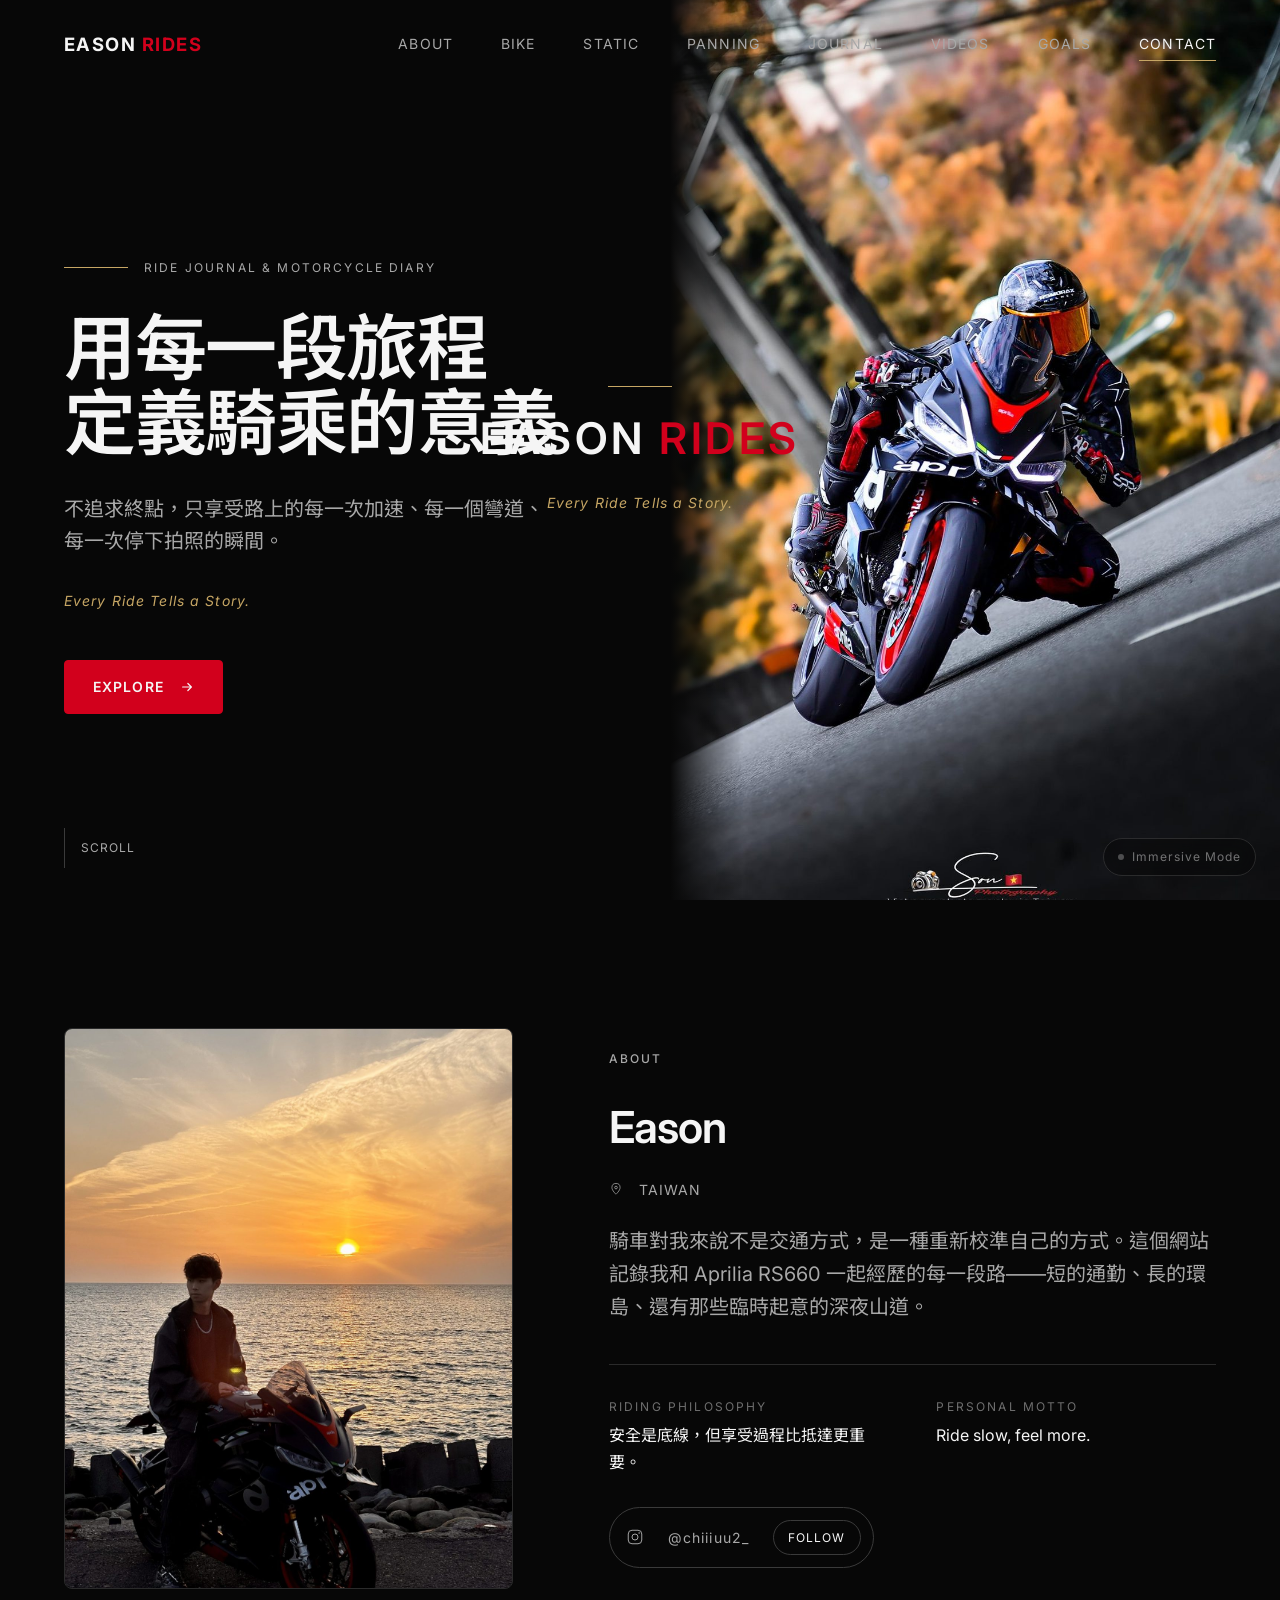
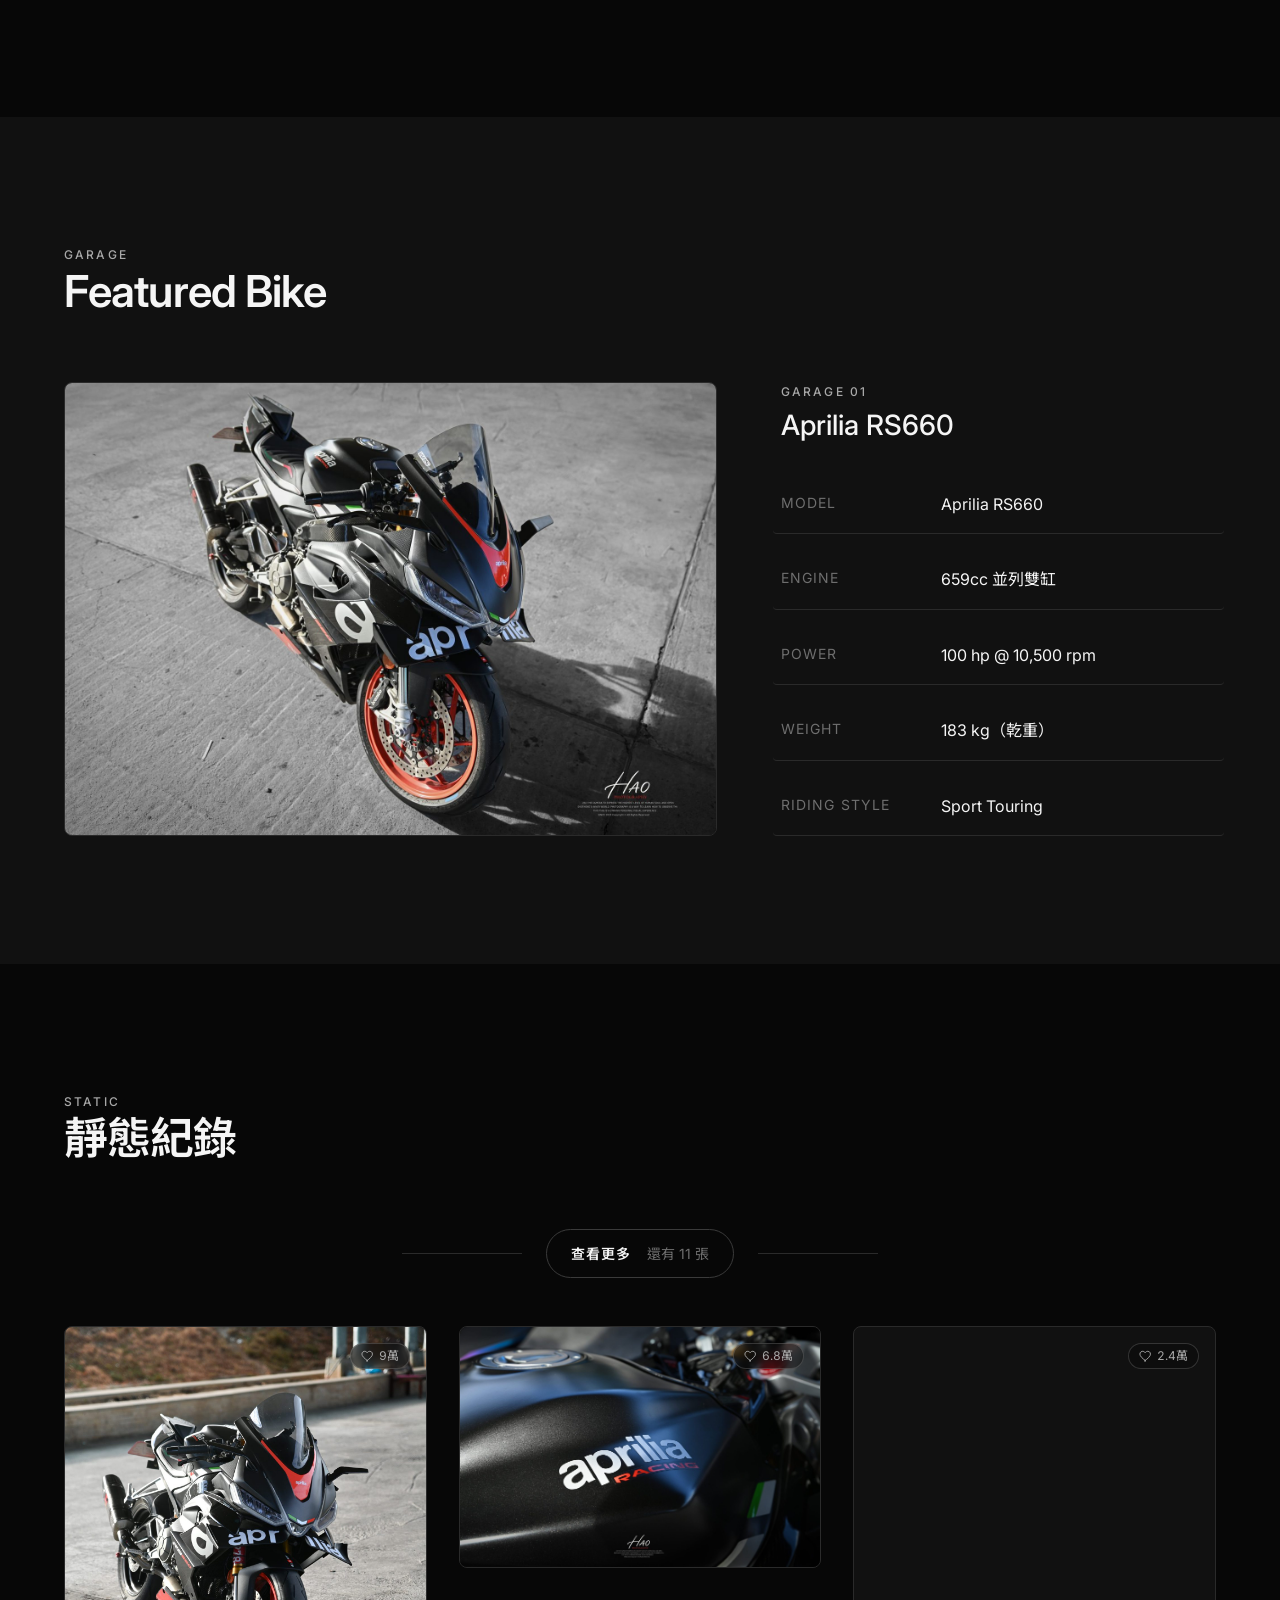
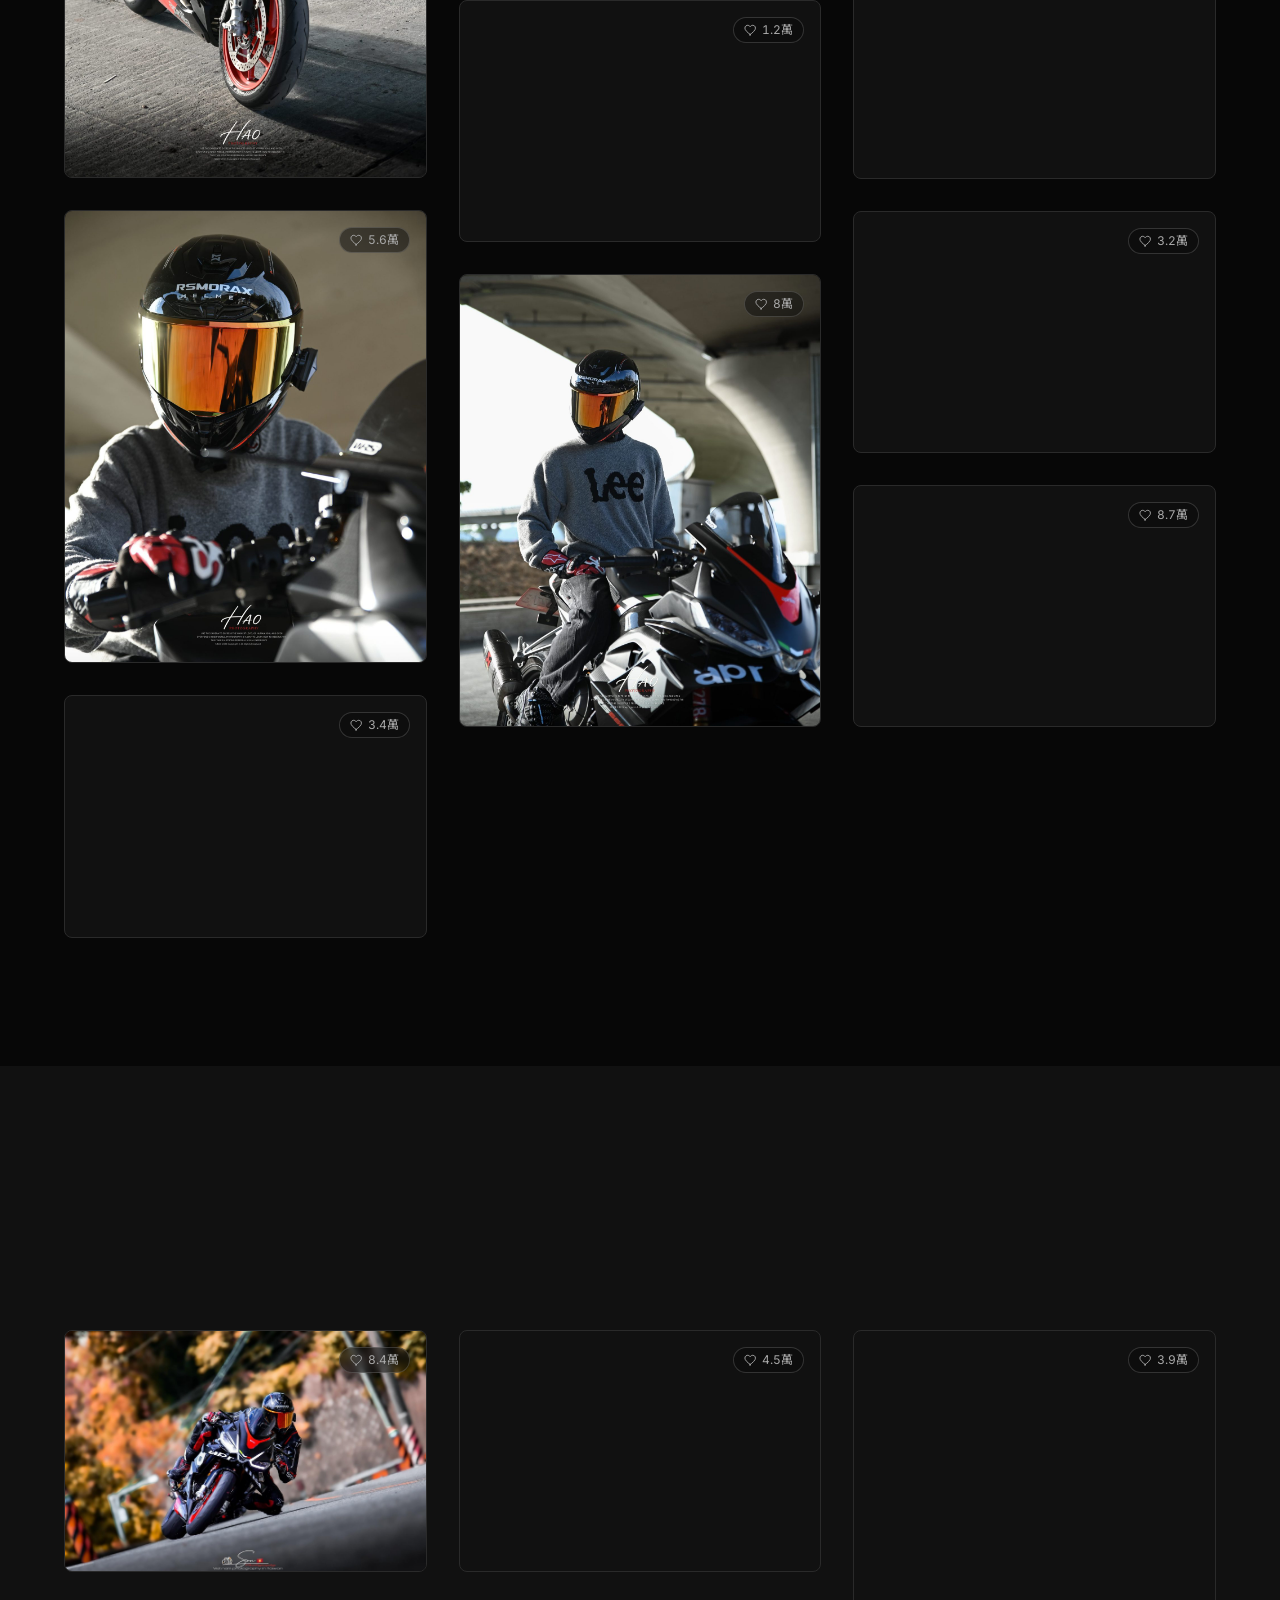
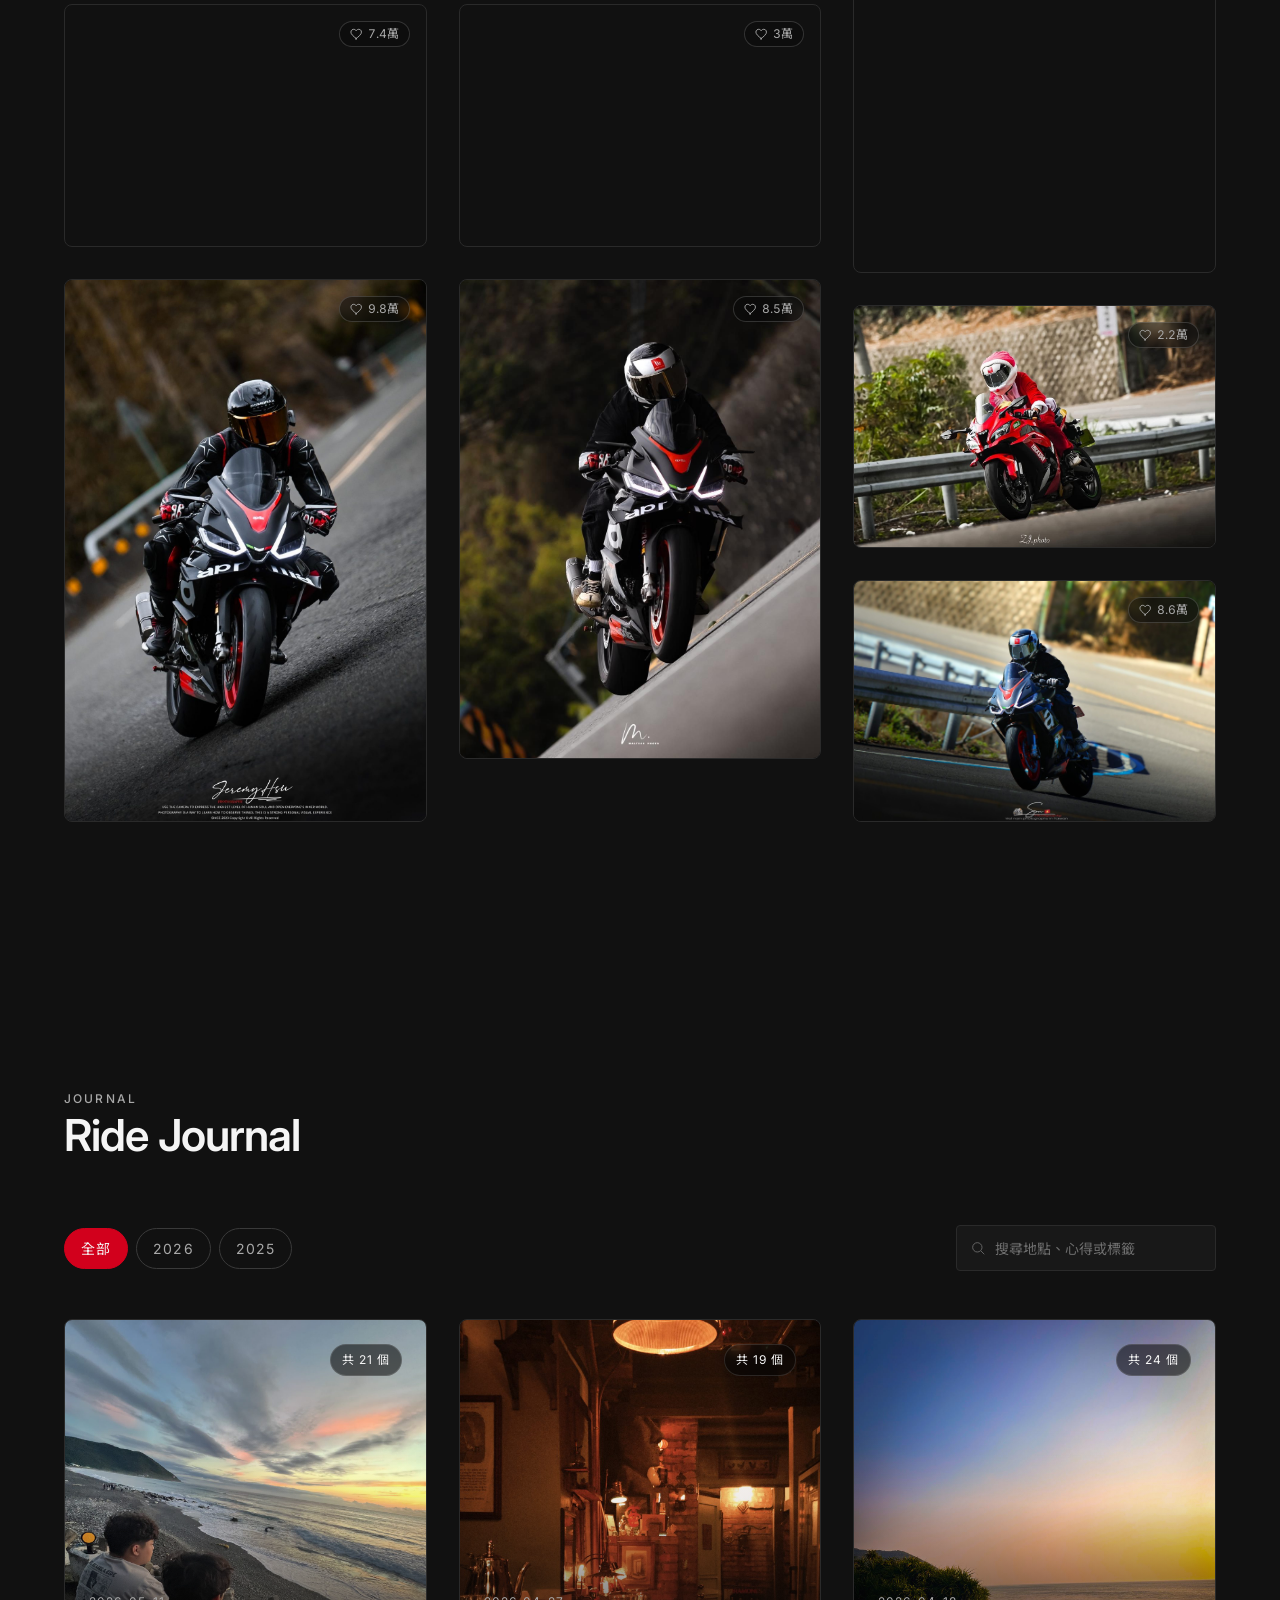
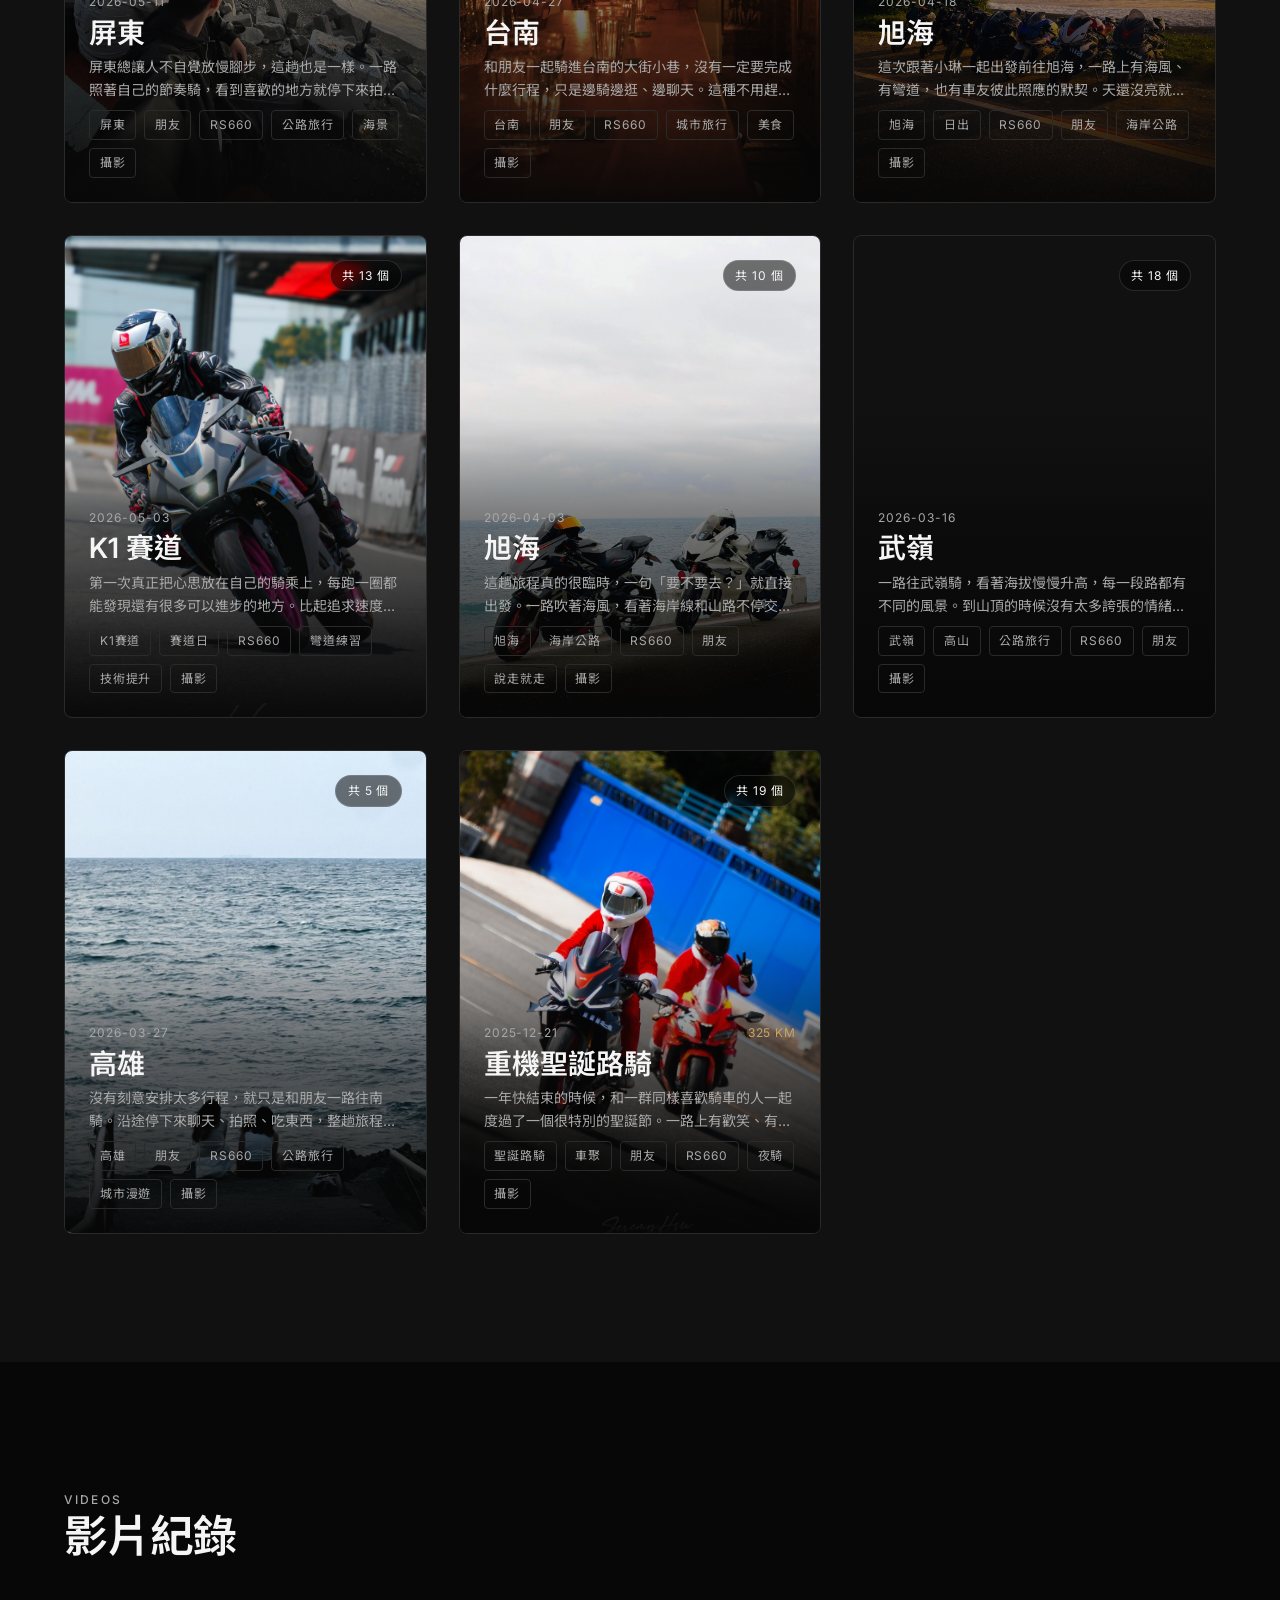
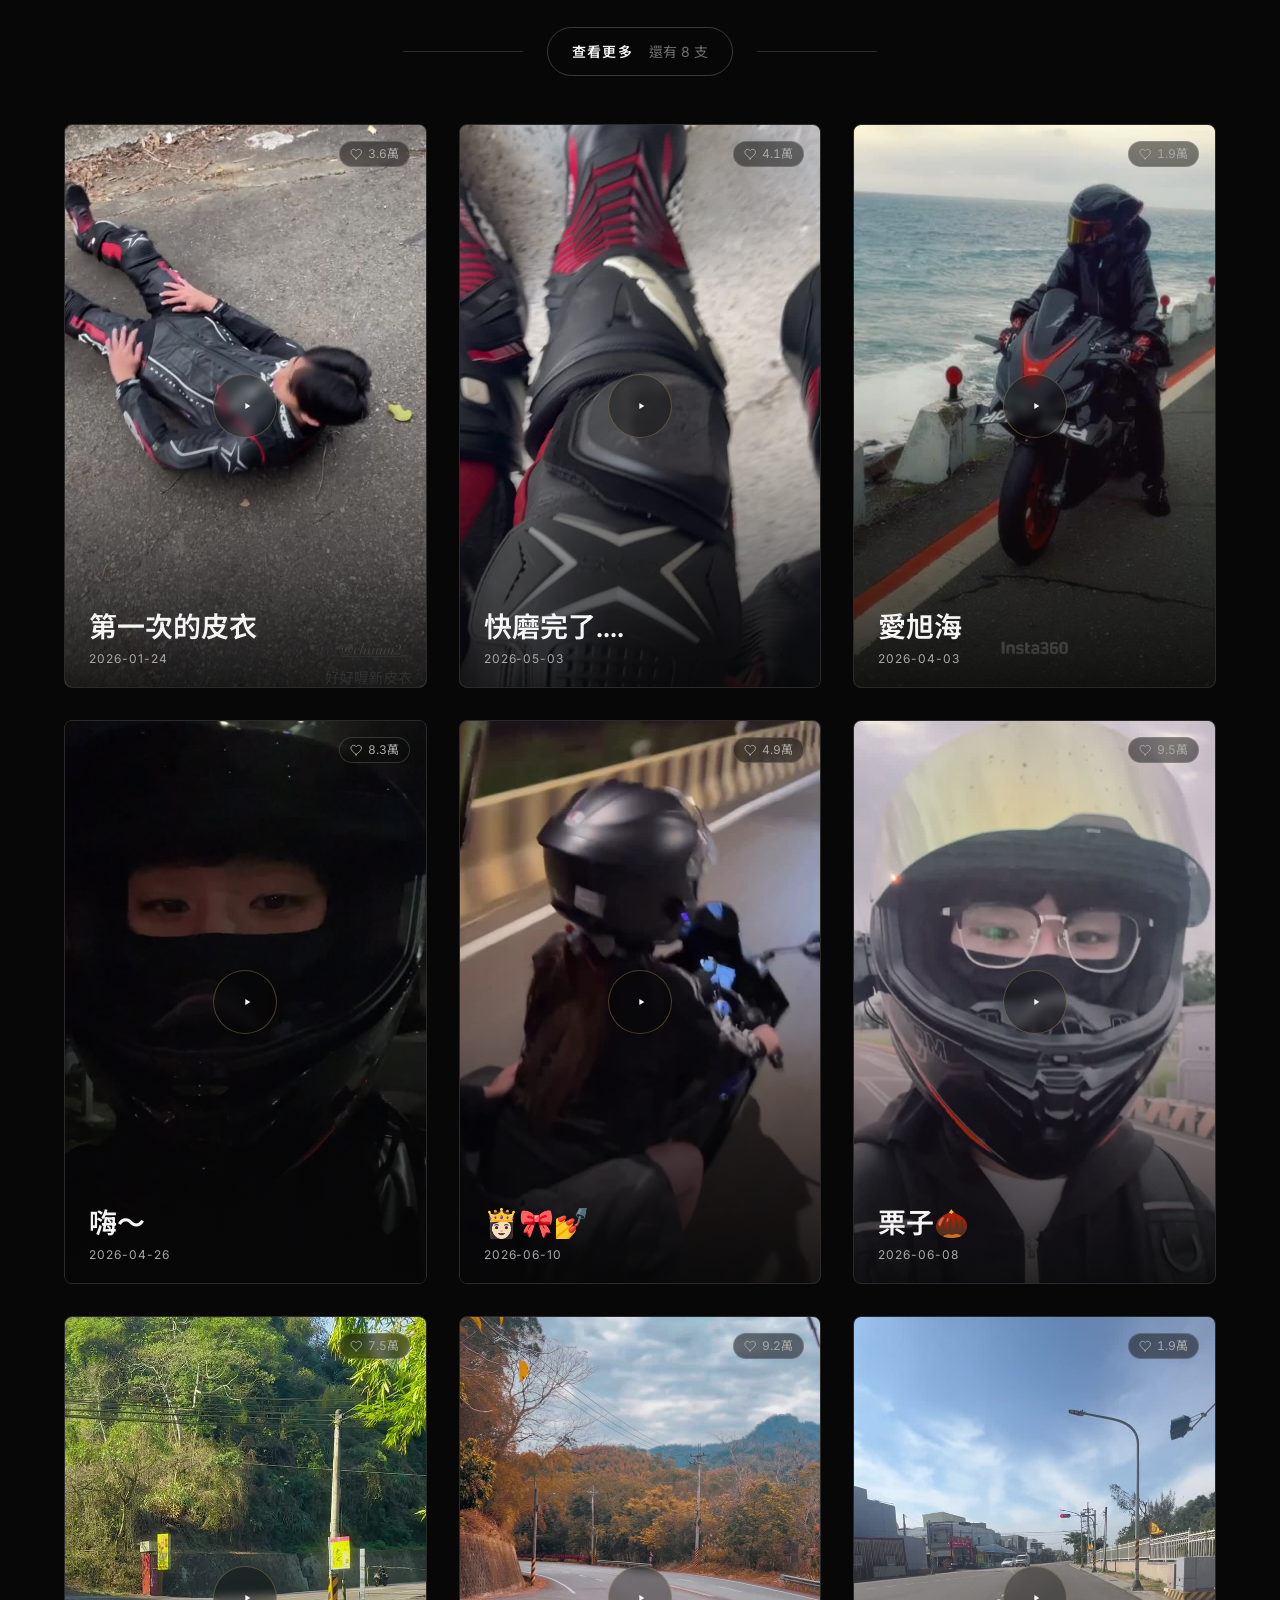
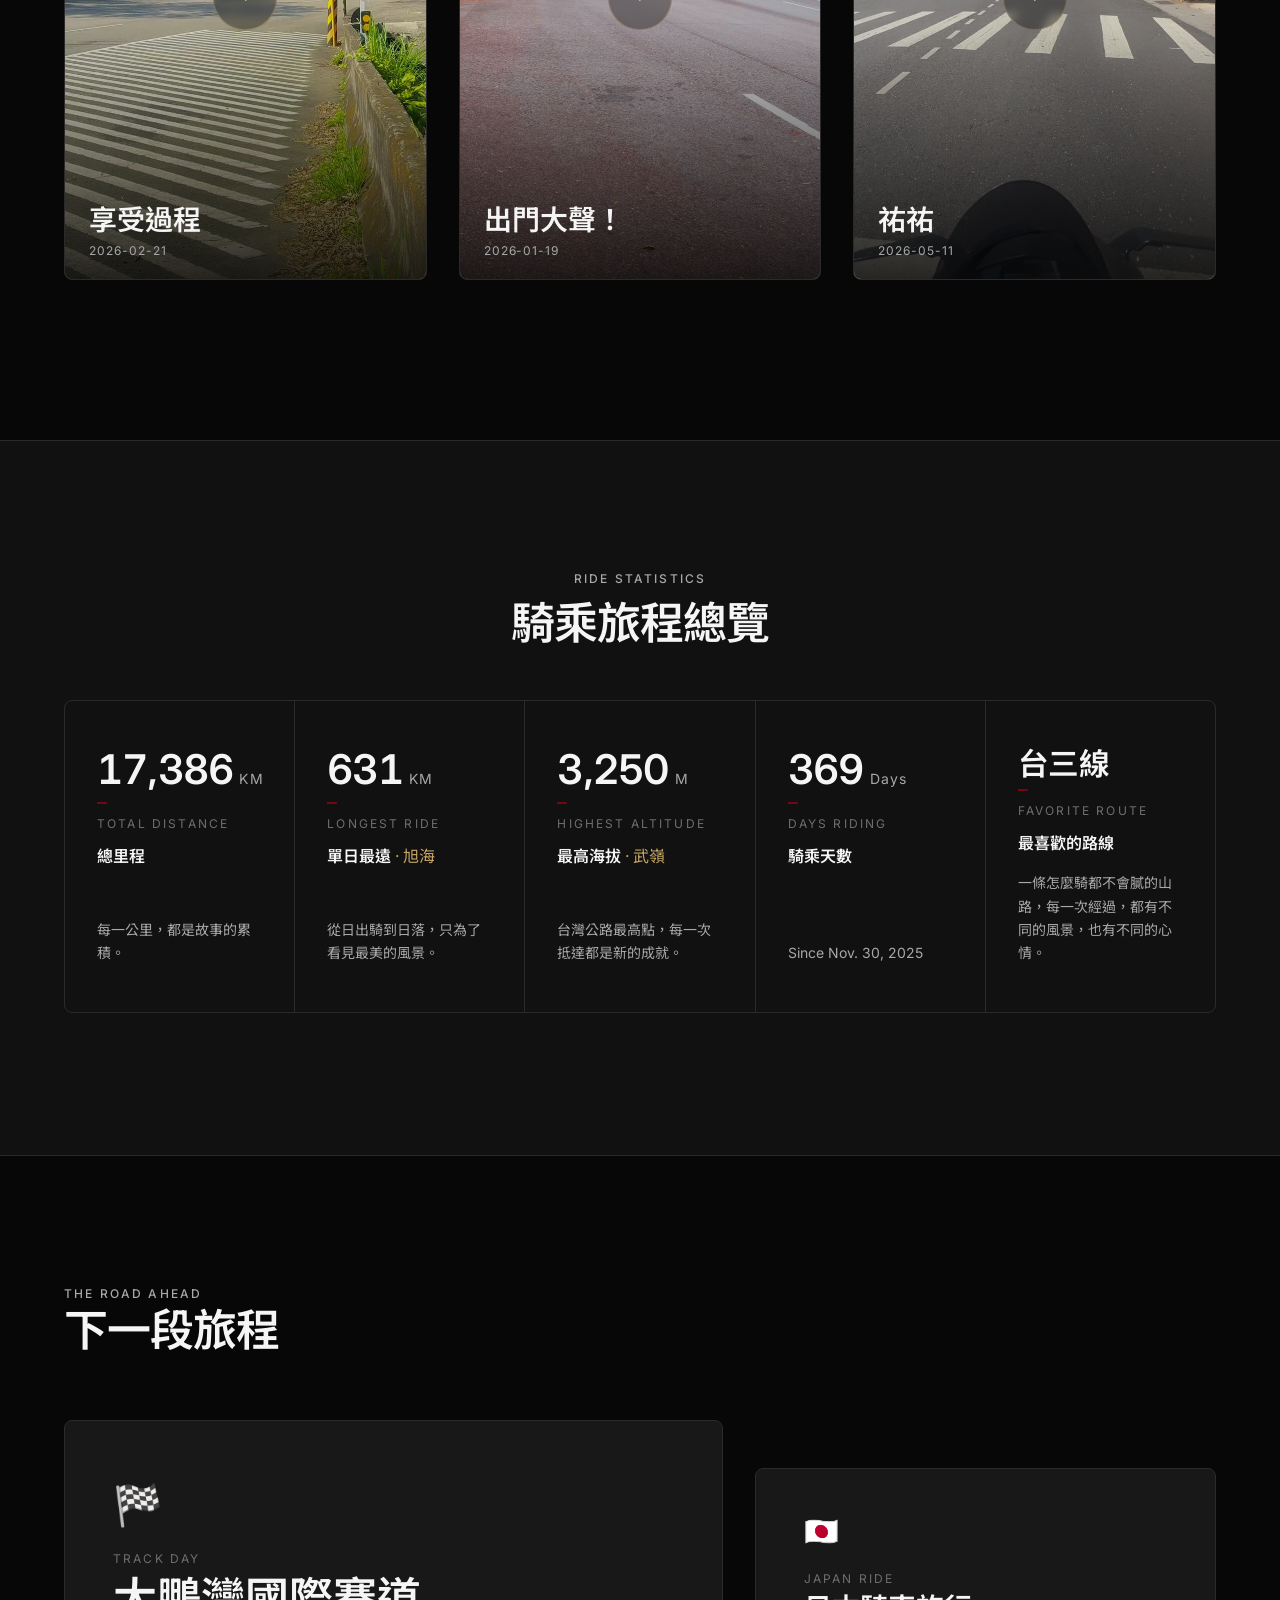
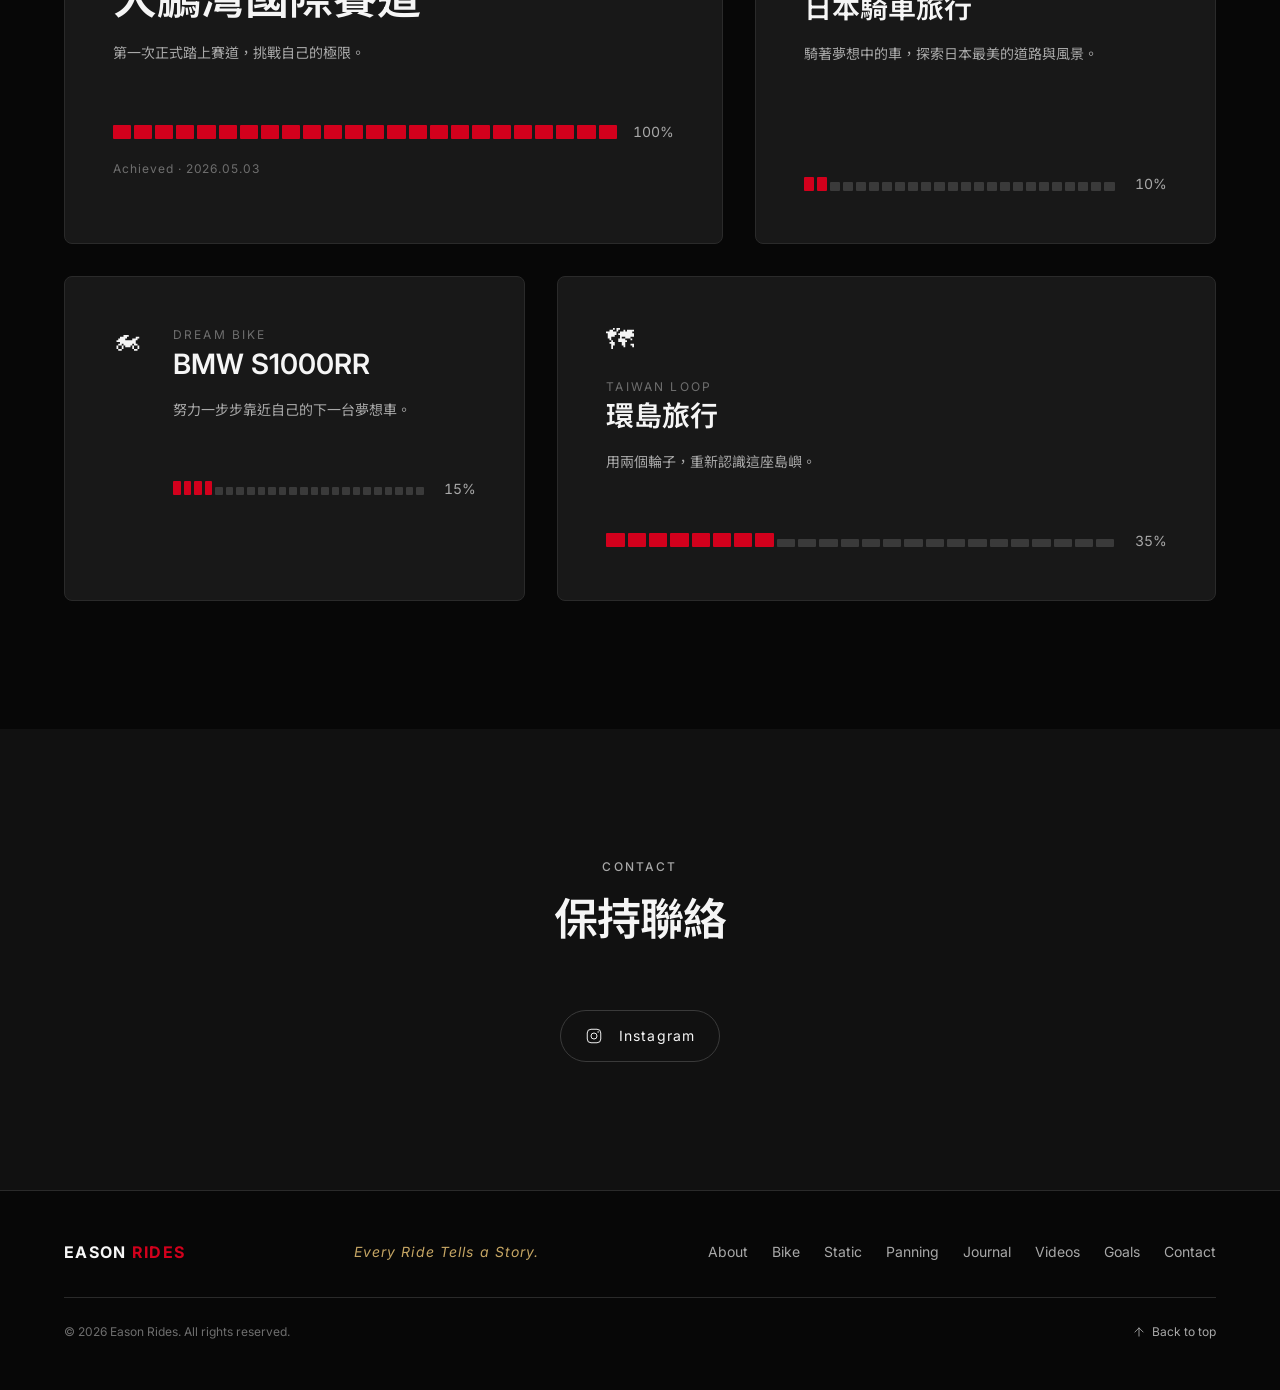
==== index.html @ e3388782 "Hero 改成先看照片、幾秒後交叉淡入影片並嘗試帶聲音播放(跟著 Enter 手勢走) - via Claude" ====
<!DOCTYPE html>
<html lang="zh-Hant">
<head>
  <meta charset="UTF-8" />
  <meta name="viewport" content="width=device-width, initial-scale=1.0" />
  <!-- 重新整理／回上一頁時，瀏覽器預設會嘗試還原捲動位置；這裡關掉這個行為，
       改成一律從最上面開始，跟開場動畫每次都會重播是一致的體驗。
       在多個時間點都強制執行一次，避免被瀏覽器自己的還原機制在稍後蓋過去。 -->
  <script>
    if ('scrollRestoration' in history) {
      history.scrollRestoration = 'manual';
    }
    window.scrollTo(0, 0);
    document.addEventListener('DOMContentLoaded', () => window.scrollTo(0, 0));
    window.addEventListener('load', () => window.scrollTo(0, 0));
  </script>
  <title>Eason Rides — 記錄每一段騎乘旅程</title>
  <meta name="description" content="Eason Rides，一個關於騎乘、速度與旅程的個人品牌網站。以 Aprilia RS660 為起點，記錄每一次上路的瞬間。" />
  <link rel="canonical" href="https://eason-rides.vercel.app/" />

  <!-- Open Graph -->
  <meta property="og:type" content="website" />
  <meta property="og:site_name" content="Eason Rides" />
  <meta property="og:title" content="Eason Rides — 記錄每一段騎乘旅程" />
  <meta property="og:description" content="以 Aprilia RS660 為起點，記錄每一次上路的瞬間。" />
  <meta property="og:image" content="https://eason-rides.vercel.app/assets/images/hero-bike.jpeg" />
  <meta property="og:locale" content="zh_TW" />

  <!-- Twitter Card -->
  <meta name="twitter:card" content="summary_large_image" />
  <meta name="twitter:title" content="Eason Rides" />
  <meta name="twitter:description" content="記錄每一段騎乘旅程。" />
  <meta name="twitter:image" content="https://eason-rides.vercel.app/assets/images/hero-bike.jpeg" />

  <!-- Favicon -->
  <link rel="icon" href="/assets/icons/favicon.svg" type="image/svg+xml" />

  <!-- 提早開始下載 Hero 主視覺（LCP 元素），改善首屏載入速度 -->
  <link rel="preload" as="image" href="assets/images/hero-bike.jpeg" />

  <!-- JSON-LD -->
  <script type="application/ld+json">
  {
    "@context": "https://schema.org",
    "@type": "Person",
    "name": "Eason",
    "url": "https://eason-rides.vercel.app/",
    "sameAs": []
  }
  </script>

  <!-- Fonts -->
  <link rel="preconnect" href="https://fonts.googleapis.com" />
  <link rel="preconnect" href="https://fonts.gstatic.com" crossorigin />
  <link
    href="https://fonts.googleapis.com/css2?family=Inter:wght@400;500;600;700&family=Noto+Sans+TC:wght@400;500;700&display=swap"
    rel="stylesheet"
  />

  <!-- Styles（順序即層疊順序：reset → tokens → base → 導覽/loader → 各區塊） -->
  <link rel="stylesheet" href="assets/css/bundle.css?v=20260730a" />
</head>
<body>
  <a class="skip-link" href="#main">跳至主要內容</a>

  <!-- ================= Loader（開場動畫） ================= -->
  <div class="loader" aria-hidden="true">
    <div class="loader__content">
      <span class="loader__sweep" aria-hidden="true"></span>
      <p class="loader__logo">EASON <span>RIDES</span></p>
      <p class="loader__tagline">Every Ride Tells a Story.</p>
    </div>
    <button type="button" class="loader__enter" aria-label="進入網站">
      <span class="loader__enter-ring" aria-hidden="true"></span>
      <span class="loader__enter-label">Enter</span>
    </button>
  </div>

  <!-- 開場音效：電門聲＋發動聲。瀏覽器自動播放政策可能會擋掉（使用者還沒跟頁面互動前），
       loader.js 會 best-effort 播放並靜默處理失敗，不影響視覺流程。 -->
  <audio id="sfx-click" preload="auto" src="assets/audio/rs660-click.mp3"></audio>
  <audio id="sfx-engine" preload="auto" src="assets/audio/rs660-engine-start.mp3"></audio>

  <!-- Immersive Mode 底下的互動音效（合成音效，模擬機械／空氣質地，非真實錄音） -->
  <audio id="sfx-shutter" preload="auto" src="assets/audio/camera-shutter.mp3"></audio>
  <audio id="sfx-tap" preload="auto" src="assets/audio/ui-soft-tap.mp3"></audio>
  <audio id="sfx-hover" preload="auto" src="assets/audio/ui-hover.mp3"></audio>
  <audio id="sfx-whoosh" preload="auto" src="assets/audio/scroll-whoosh.mp3"></audio>

  <!-- ================= Navbar ================= -->
  <header class="nav">
    <div class="nav__inner container">
      <a class="nav__logo" href="#top">EASON <span>RIDES</span></a>

      <nav class="nav__links" id="nav-links" aria-label="主要導覽">
        <a class="nav__link" href="#about">About</a>
        <a class="nav__link" href="#bike">Bike</a>
        <a class="nav__link" href="#gallery">Static</a>
        <a class="nav__link" href="#panning">Panning</a>
        <a class="nav__link" href="#journal">Journal</a>
        <a class="nav__link" href="#videos">Videos</a>
        <a class="nav__link" href="#goals">Goals</a>
        <a class="nav__link" href="#contact">Contact</a>
      </nav>

      <button
        class="nav__toggle"
        aria-label="開啟選單"
        aria-expanded="false"
        aria-controls="nav-links"
      >
        <span></span>
        <span></span>
        <span></span>
      </button>
    </div>
  </header>

  <main id="main">
    <!-- ================= 01 Hero ================= -->
    <section class="hero" id="top" aria-label="Hero">
      <div class="hero__content">
        <p class="hero__mark">
          <span class="hero__mark-line" aria-hidden="true"></span>
          <span class="hero__eyebrow">Ride Journal &amp; Motorcycle Diary</span>
        </p>

        <h1 class="hero__title">用每一段旅程<br />定義騎乘的意義</h1>

        <p class="hero__tagline">
          不追求終點，只享受路上的每一次加速、每一個彎道、每一次停下拍照的瞬間。
        </p>

        <p class="hero__slogan">Every Ride Tells a Story.</p>

        <div class="hero__actions">
          <a class="btn btn-primary" href="#about" data-sfx-tap>
            Explore
            <svg class="btn-icon" viewBox="0 0 16 16" fill="none" aria-hidden="true">
              <path d="M3 8h10M9 4l4 4-4 4" stroke="currentColor" stroke-width="1.4" stroke-linecap="round" stroke-linejoin="round" />
            </svg>
          </a>
        </div>
      </div>

      <div class="hero__visual">
        <img class="hero__image hero__photo" src="assets/images/hero-bike.jpeg" alt="Eason 騎乘 Aprilia RS660 過彎" loading="eager" fetchpriority="high" />
        <video
          class="hero__image hero__video"
          muted
          loop
          playsinline
          preload="auto"
          poster="assets/images/hero-bike.jpeg"
          aria-label="Eason 騎車出遊片段——出門大聲！"
        >
          <source src="assets/videos/video-2026-01-19-v06.mp4" type="video/mp4" />
        </video>
      </div>

      <a class="hero__scroll" href="#about" aria-label="往下捲動至 About">
        <span class="hero__scroll-line" aria-hidden="true"></span>
        Scroll
      </a>
    </section>

    <!-- ================= 02 About ================= -->
    <section class="section about" id="about" aria-label="About">
      <div class="container about__grid">
        <!-- 換照片：改 assets/js/content.js 裡 about.photo 的路徑即可 -->
        <div class="about__visual" data-reveal="scale" data-render="about-visual"></div>
        <div class="about__body" data-reveal data-render="about-body"></div>
      </div>
    </section>

    <!-- ================= 03 Featured Bike ================= -->
    <section class="section bike" id="bike" aria-label="Featured Bike">
      <div class="container">
        <div class="section-head" data-reveal>
          <p class="eyebrow">Garage</p>
          <h2>Featured Bike</h2>
        </div>
        <div class="bikes" data-render="bikes"></div>
      </div>
    </section>

    <!-- ================= 04 靜態紀錄 Static ================= -->
    <section class="section gallery" id="gallery" aria-label="Static">
      <div class="container">
        <div class="section-head" data-reveal>
          <p class="eyebrow">Static</p>
          <h2>靜態紀錄</h2>
        </div>
        <div class="load-more-slot load-more-slot--top" data-render="gallery-more"></div>
        <div class="gallery-grid" data-render="gallery"></div>
      </div>
    </section>

    <!-- ================= 追焦紀錄 Panning ================= -->
    <section class="section panning" id="panning" aria-label="Panning">
      <div class="container">
        <div class="section-head" data-reveal>
          <p class="eyebrow">Panning</p>
          <h2>追焦紀錄</h2>
        </div>
        <div class="load-more-slot load-more-slot--top" data-render="panning-more"></div>
        <div class="gallery-grid" data-render="panning"></div>
      </div>
    </section>

    <!-- ================= 05 Ride Journal ================= -->
    <section class="section journal" id="journal" aria-label="Ride Journal">
      <div class="container">
        <div class="section-head" data-reveal>
          <p class="eyebrow">Journal</p>
          <h2>Ride Journal</h2>
        </div>

        <div class="journal__controls">
          <div class="journal__filters" data-journal-filters>
            <button type="button" class="filter-chip" data-year="all">全部</button>
          </div>
          <label class="journal__search">
            <span class="sr-only">搜尋旅程</span>
            <svg viewBox="0 0 24 24" fill="none" aria-hidden="true"><circle cx="11" cy="11" r="7" stroke="currentColor" stroke-width="1.3"/><path d="M21 21l-4.3-4.3" stroke="currentColor" stroke-width="1.3" stroke-linecap="round"/></svg>
            <input type="search" placeholder="搜尋地點、心得或標籤" data-journal-search />
          </label>
        </div>

        <div class="journal-grid" data-render="journal"></div>
      </div>
    </section>

    <!-- ================= 06 Videos ================= -->
    <section class="section videos" id="videos" aria-label="Videos">
      <div class="container">
        <div class="section-head" data-reveal>
          <p class="eyebrow">Videos</p>
          <h2>影片紀錄</h2>
        </div>
        <div class="load-more-slot load-more-slot--top" data-render="videos-more"></div>
        <div class="video-grid" data-render="videos"></div>
      </div>
    </section>

    <!-- ================= 07 Ride Statistics ================= -->
    <section class="section stats" id="stats" aria-label="Ride Statistics">
      <div class="container">
        <div class="section-head stats__head" data-reveal>
          <p class="eyebrow">Ride Statistics</p>
          <h2>騎乘旅程總覽</h2>
        </div>
        <div class="stats-grid" data-render="stats" data-parallax></div>
      </div>
    </section>

    <!-- ================= 08 The Road Ahead ================= -->
    <section class="section goals" id="goals" aria-label="The Road Ahead">
      <div class="container">
        <div class="section-head" data-reveal>
          <p class="eyebrow">The Road Ahead</p>
          <h2>下一段旅程</h2>
        </div>
        <div class="goals-grid" data-render="goals"></div>
      </div>
    </section>

    <!-- ================= 09 Contact ================= -->
    <section class="section contact" id="contact" aria-label="Contact">
      <div class="container">
        <div class="section-head" data-reveal>
          <p class="eyebrow">Contact</p>
          <h2>保持聯絡</h2>
        </div>
        <div class="contact-links" data-render="contact"></div>
      </div>
    </section>
  </main>

  <!-- ================= 10 Footer ================= -->
  <footer class="footer">
    <div class="container">
      <div class="footer__inner">
        <a class="footer__logo" href="#top">EASON <span>RIDES</span></a>
        <p class="footer__slogan">Every Ride Tells a Story.</p>
        <nav class="footer__nav" aria-label="Footer 導覽">
          <a href="#about">About</a>
          <a href="#bike">Bike</a>
          <a href="#gallery">Static</a>
          <a href="#panning">Panning</a>
          <a href="#journal">Journal</a>
          <a href="#videos">Videos</a>
          <a href="#goals">Goals</a>
          <a href="#contact">Contact</a>
        </nav>
      </div>
      <div class="footer__bottom">
        <span>&copy; <span id="footer-year"></span> Eason Rides. All rights reserved.</span>
        <button type="button" class="back-to-top" data-back-to-top data-sfx-tap>
          <svg viewBox="0 0 24 24" fill="none" aria-hidden="true"><path d="M12 19V5M5 12l7-7 7 7" stroke="currentColor" stroke-width="1.5" stroke-linecap="round" stroke-linejoin="round"/></svg>
          Back to top
        </button>
      </div>
    </div>
  </footer>

  <!-- ================= Immersive Mode 開關 ================= -->
  <button
    type="button"
    class="immersive-toggle"
    data-immersive-toggle
    aria-pressed="false"
    aria-label="Immersive Mode：開啟後網站互動才會有聲音"
  >
    <span class="immersive-toggle__dot" aria-hidden="true"></span>
    <span class="immersive-toggle__label">Immersive Mode</span>
  </button>

  <!-- ================= Scripts ================= -->
  <!-- 先載入資料與工具，最後才載入依賴它們的 main.js（一般 script，非 module，file:// 可直接開） -->
  <script src="assets/js/content.js"></script>
  <script src="assets/js/bundle.js?v=20260730a"></script>
  <script>
    document.getElementById('footer-year').textContent = new Date().getFullYear();
  </script>
  <!-- Vercel Analytics：要到 Vercel 專案設定 → Analytics 開啟功能才會真的開始記錄，
       這裡先把追蹤腳本接好，開關留給你自己決定要不要打開。 -->
  <script defer src="/_vercel/insights/script.js"></script>
</body>
</html>
---- assets/css/bundle.css ----
*,::after,::before{box-sizing:border-box;margin:0;padding:0}html{-webkit-text-size-adjust:100%;scroll-behavior:smooth}@media (prefers-reduced-motion:reduce){html{scroll-behavior:auto}}body{min-height:100vh;line-height:var(--lh-body);-webkit-font-smoothing:antialiased;-moz-osx-font-smoothing:grayscale;overflow-x:hidden}img,picture,svg,video{display:block;max-width:100%}img{height:auto}button,input,select,textarea{font:inherit;color:inherit}button{background:0 0;border:none;cursor:pointer}a{color:inherit;text-decoration:none}ol,ul{list-style:none}h1,h2,h3,h4,h5,h6{font-weight:inherit}:focus-visible{outline:2px solid var(--color-accent);outline-offset:3px}::selection{background:var(--color-accent);color:var(--color-text)}:root{--color-bg:#070707;--color-bg-secondary:#111111;--color-card:#181818;--color-border:#2a2a2a;--color-border-strong:#3a3a3a;--color-text:#f5f5f5;--color-text-secondary:#a8a8a8;--color-text-muted:#6e6e6e;--color-accent:#d2001c;--color-accent-dim:rgba(210, 0, 28, 0.4);--color-accent-deep:#8c0013;--color-gold:#c6a664;--color-gold-dim:rgba(198, 166, 100, 0.35);--font-display:"SF Pro Display","Inter","Noto Sans TC",-apple-system,sans-serif;--font-body:"Inter","Noto Sans TC",-apple-system,sans-serif;--fs-hero:clamp(2.75rem, 6vw + 1rem, 6.5rem);--fs-h1:clamp(2.25rem, 4vw + 1rem, 4rem);--fs-h2:clamp(1.75rem, 2.5vw + 1rem, 2.75rem);--fs-h3:clamp(1.25rem, 1.2vw + 1rem, 1.75rem);--fs-body-lg:clamp(1.05rem, 0.6vw + 0.9rem, 1.25rem);--fs-body:1rem;--fs-small:0.875rem;--fs-caption:0.75rem;--lh-tight:1.05;--lh-heading:1.2;--lh-body:1.65;--tracking-tight:-0.02em;--tracking-normal:0;--tracking-wide:0.08em;--tracking-wider:0.18em;--space-1:0.5rem;--space-2:1rem;--space-3:1.5rem;--space-4:2rem;--space-5:3rem;--space-6:4rem;--space-7:6rem;--space-8:8rem;--space-9:12rem;--container-max:1440px;--container-padding:clamp(1.5rem, 5vw, 6rem);--nav-height:88px;--nav-height-scrolled:72px;--ease-out:cubic-bezier(0.16, 1, 0.3, 1);--ease-in-out:cubic-bezier(0.65, 0, 0.35, 1);--duration-fast:250ms;--duration-base:700ms;--duration-slow:1000ms;--shadow-card:0 20px 60px rgba(0, 0, 0, 0.55);--shadow-accent:0 8px 30px rgba(210, 0, 28, 0.25);--shadow-gold:0 0 0 1px rgba(198, 166, 100, 0.4);--radius-sm:4px;--radius-md:8px;--radius-lg:16px;--z-nav:100;--z-lightbox:200;--z-loader:300}@media (prefers-reduced-motion:reduce){:root{--duration-fast:1ms;--duration-base:1ms;--duration-slow:1ms}}body{background:var(--color-bg);color:var(--color-text);font-family:var(--font-body);font-size:var(--fs-body)}.container{max-width:var(--container-max);margin-inline:auto;padding-inline:var(--container-padding)}.eyebrow{font-size:var(--fs-caption);letter-spacing:var(--tracking-wider);text-transform:uppercase;color:var(--color-text-secondary);font-weight:500}.h1,h1{font-family:var(--font-display);font-size:var(--fs-h1);line-height:var(--lh-tight);letter-spacing:var(--tracking-tight);font-weight:600}.h2,h2{font-family:var(--font-display);font-size:var(--fs-h2);line-height:var(--lh-heading);letter-spacing:var(--tracking-tight);font-weight:600}.h3,h3{font-family:var(--font-display);font-size:var(--fs-h3);line-height:var(--lh-heading);font-weight:500}p{color:var(--color-text-secondary);font-size:var(--fs-body-lg)}.section{padding-block:var(--space-8);position:relative;scroll-margin-top:88px}.section-head{margin-bottom:var(--space-6)}.btn{display:inline-flex;align-items:center;gap:var(--space-2);padding:.9rem 1.75rem;font-size:var(--fs-small);letter-spacing:var(--tracking-wide);text-transform:uppercase;font-weight:600;border-radius:var(--radius-sm);border:1px solid var(--color-border-strong);transition:transform var(--duration-fast) var(--ease-out),box-shadow var(--duration-fast) var(--ease-out),background var(--duration-fast) var(--ease-out),border-color var(--duration-fast) var(--ease-out)}.btn:hover{transform:translateY(-2px)}.btn:active{transform:scale(.97)}.btn-primary{background:var(--color-accent);border-color:var(--color-accent);color:var(--color-text)}.btn-primary:hover{box-shadow:var(--shadow-accent)}.btn-ghost{background:0 0;color:var(--color-text)}.btn-ghost:hover{border-color:var(--color-text);background:rgba(255,255,255,.04)}.btn-icon{width:1em;height:1em;transition:transform var(--duration-fast) var(--ease-out)}.btn:hover .btn-icon{transform:translateX(3px)}[data-reveal]{opacity:0;transform:translateY(40px);transition:opacity var(--duration-base) var(--ease-out),transform var(--duration-base) var(--ease-out)}[data-reveal].is-visible{opacity:1;transform:translateY(0)}[data-reveal=scale]{transform:scale(1.08);transition:opacity var(--duration-slow) var(--ease-out),transform var(--duration-slow) var(--ease-out)}[data-reveal=scale].is-visible{transform:scale(1)}@media (prefers-reduced-motion:reduce){[data-reveal]{opacity:1;transform:none;transition:none}}.media-placeholder{position:relative;width:100%;height:100%;min-height:240px;display:flex;flex-direction:column;align-items:center;justify-content:center;gap:var(--space-2);background:repeating-linear-gradient(45deg,transparent,transparent 18px,rgba(255,255,255,.025) 18px,rgba(255,255,255,.025) 19px),var(--color-bg-secondary);color:var(--color-text-muted);text-align:center}.media-placeholder__icon{width:32px;height:32px;opacity:.5}.media-placeholder__label{font-size:var(--fs-caption);letter-spacing:var(--tracking-wide);text-transform:uppercase;max-width:22ch}.media{position:relative;width:100%;height:100%;overflow:hidden}.media .media-placeholder{position:absolute;inset:0}.media__img{position:absolute;inset:0;width:100%;height:100%;object-fit:cover;opacity:0;transition:opacity var(--duration-base) var(--ease-out)}.media--loaded .media__img{opacity:1}.media--loaded .media-placeholder{opacity:0;transition:opacity var(--duration-fast) var(--ease-out)}.tag{display:inline-flex;align-items:center;font-size:var(--fs-caption);letter-spacing:var(--tracking-wide);text-transform:uppercase;color:var(--color-text-secondary);border:1px solid var(--color-border);border-radius:var(--radius-sm);padding:.25rem .6rem}.sr-only{position:absolute;width:1px;height:1px;padding:0;margin:-1px;overflow:hidden;clip:rect(0,0,0,0);white-space:nowrap;border:0}.skip-link{position:fixed;top:-100%;left:var(--space-2);z-index:var(--z-loader);background:var(--color-accent);color:var(--color-text);padding:var(--space-2) var(--space-3);border-radius:var(--radius-sm);transition:top var(--duration-fast) var(--ease-out)}.skip-link:focus{top:var(--space-2)}.nav{position:fixed;top:0;left:0;right:0;z-index:var(--z-nav);height:var(--nav-height);display:flex;align-items:center;background:0 0;opacity:0;transition:height var(--duration-fast) var(--ease-out),background var(--duration-fast) var(--ease-out),backdrop-filter var(--duration-fast) var(--ease-out),opacity .6s var(--ease-out)}.nav.is-revealed{opacity:1}.nav.is-scrolled{height:var(--nav-height-scrolled);background:rgba(7,7,7,.78);backdrop-filter:blur(16px);-webkit-backdrop-filter:blur(16px)}.nav::after{content:"";position:absolute;left:0;right:0;bottom:0;height:1px;background:linear-gradient(90deg,transparent,var(--color-border-strong) 20%,var(--color-gold-dim) 50%,var(--color-border-strong) 80%,transparent);opacity:0;transition:opacity var(--duration-fast) var(--ease-out)}.nav.is-scrolled::after{opacity:1}.nav__inner{width:100%;display:flex;align-items:center;justify-content:space-between}.nav__logo{font-family:var(--font-display);font-size:1.15rem;font-weight:700;letter-spacing:var(--tracking-wide);text-transform:uppercase}.nav__logo span{color:var(--color-accent)}.nav__links{display:flex;align-items:center;gap:var(--space-5)}.nav__link{position:relative;font-size:var(--fs-small);letter-spacing:var(--tracking-wide);text-transform:uppercase;color:var(--color-text-secondary);padding-block:0.35rem;transition:color var(--duration-fast) var(--ease-out)}.nav__link::after{content:"";position:absolute;left:0;bottom:0;width:100%;height:1px;background:var(--color-gold);transform:scaleX(0);transform-origin:right;transition:transform var(--duration-fast) var(--ease-out)}.nav__link.is-active,.nav__link:focus-visible,.nav__link:hover{color:var(--color-text)}.nav__link.is-active::after,.nav__link:focus-visible::after,.nav__link:hover::after{transform:scaleX(1);transform-origin:left}.nav__toggle{display:none;flex-direction:column;gap:5px;width:28px;z-index:var(--z-nav)}.nav__toggle span{display:block;height:1.5px;width:100%;background:var(--color-text);transition:transform var(--duration-fast) var(--ease-out),opacity var(--duration-fast) var(--ease-out)}.nav__toggle[aria-expanded=true] span:first-child{transform:translateY(6.5px) rotate(45deg)}.nav__toggle[aria-expanded=true] span:nth-child(2){opacity:0}.nav__toggle[aria-expanded=true] span:nth-child(3){transform:translateY(-6.5px) rotate(-45deg)}@media (max-width:768px){.nav__toggle{display:flex}.nav__links{position:fixed;inset:0;z-index:90;background:var(--color-bg);flex-direction:column;justify-content:center;gap:var(--space-5);transform:translateX(100%);transition:transform var(--duration-base) var(--ease-in-out)}.nav__links.is-open{transform:translateX(0)}.nav__link{font-size:var(--fs-h3)}}.loader{position:fixed;inset:0;z-index:var(--z-loader);display:flex;align-items:center;justify-content:center;background-color:rgba(7,7,7,.96);transition:background-color .7s var(--ease-in-out)}.loader.is-fading{background-color:rgba(7,7,7,0)}.loader.is-done{visibility:hidden;pointer-events:none}.loader__content{position:relative;text-align:center;opacity:0;transform:translateY(6px);transition:opacity 950ms var(--ease-out),transform 950ms var(--ease-out)}.loader__content::before{content:"";position:absolute;left:50%;top:50%;width:360px;height:200px;transform:translate(-50%,-50%) scale(.85);background:radial-gradient(ellipse at center,rgba(198,166,100,.16) 0,transparent 70%);opacity:0;transition:opacity .8s var(--ease-out),transform 1s var(--ease-out);pointer-events:none;z-index:-1}.loader__content.is-visible::before{opacity:1;transform:translate(-50%,-50%) scale(1)}.loader__sweep{display:block;width:64px;height:1px;margin:0 auto var(--space-2);background:var(--color-gold);transform:scaleX(0);transform-origin:center;opacity:0}.loader__content.is-visible .loader__sweep{animation:loaderSweep 750ms var(--ease-out) forwards}@keyframes loaderSweep{0%{transform:scaleX(0);opacity:.3}55%{transform:scaleX(1.15);opacity:1}78%{transform:scaleX(.92)}100%{transform:scaleX(1);opacity:1}}@media (prefers-reduced-motion:reduce){.loader__content.is-visible .loader__sweep{animation:none;transform:scaleX(1);opacity:1}}.loader__content.is-visible{opacity:1;transform:translateY(0)}.loader__content.is-hiding{opacity:0;transform:translateY(0);transition:opacity 420ms var(--ease-in-out)}.loader__logo{font-family:var(--font-display);font-size:clamp(1.75rem, 3.4vw, 2.75rem);font-weight:600;letter-spacing:var(--tracking-wide);color:var(--color-text)}.loader__logo span{color:var(--color-accent)}.loader__tagline{margin-top:var(--space-2);font-style:italic;font-size:var(--fs-small);letter-spacing:var(--tracking-wide);color:var(--color-gold)}.loader__enter{position:absolute;left:50%;bottom:14%;transform:translateX(-50%);display:flex;flex-direction:column;align-items:center;gap:var(--space-1);background:0 0;border:none;cursor:pointer;color:var(--color-text-secondary);animation:loaderEnterPulse 2.4s var(--ease-in-out) infinite}.loader__enter-ring{width:44px;height:44px;border-radius:50%;border:1px solid var(--color-border-strong);transition:border-color var(--duration-fast) var(--ease-out),transform var(--duration-fast) var(--ease-out)}.loader__enter:focus-visible .loader__enter-ring,.loader__enter:hover .loader__enter-ring{border-color:var(--color-gold);transform:scale(1.06)}.loader__enter-label{font-size:var(--fs-caption);letter-spacing:var(--tracking-wider);text-transform:uppercase}.loader__enter.is-hidden{opacity:0;pointer-events:none;transition:opacity .3s var(--ease-out)}@keyframes loaderEnterPulse{0%,100%{opacity:.55}50%{opacity:1}}@media (prefers-reduced-motion:reduce){.loader__enter{animation:none;opacity:.85}}@media (prefers-reduced-motion:reduce){.loader{display:none}}.hero{position:relative;min-height:100vh;display:grid;grid-template-columns:minmax(0,1.1fr) minmax(0,1fr);align-items:stretch;background:var(--color-bg);overflow:hidden}.hero__content{display:flex;flex-direction:column;justify-content:center;gap:var(--space-4);padding:calc(var(--nav-height) + var(--space-5)) var(--container-padding) var(--space-6)}.hero__mark{display:flex;align-items:center;gap:var(--space-2)}.hero__mark-line{width:64px;height:1px;background:var(--color-gold);transform-origin:left;transform:scaleX(0)}.hero__eyebrow{font-size:var(--fs-caption);letter-spacing:var(--tracking-wider);text-transform:uppercase;color:var(--color-text-secondary)}.hero__title{font-family:var(--font-display);font-size:clamp(2rem, 5vw + .5rem, 5.5rem);line-height:var(--lh-tight);letter-spacing:var(--tracking-tight);font-weight:600;white-space:nowrap}.hero__tagline{font-size:var(--fs-body-lg);line-height:1.6;color:var(--color-text-secondary);max-width:38ch}.hero__slogan{font-style:italic;font-size:var(--fs-small);letter-spacing:var(--tracking-wide);color:var(--color-gold)}.hero__actions{margin-top:var(--space-2)}.hero__visual{position:relative;overflow:hidden;background:var(--color-bg-secondary)}.hero__image{position:absolute;inset:0;width:100%;height:100%;object-fit:cover;object-position:center}.hero__photo,.hero__video{transition:opacity .9s var(--ease-out)}.hero__video{opacity:0}.hero__visual.is-video-active .hero__video{opacity:1}.hero__visual.is-video-active .hero__photo{opacity:0}.hero__visual.is-igniting .hero__image{animation:heroIgnite 550ms var(--ease-out)}@keyframes heroIgnite{0%{transform:scale(1);filter:brightness(1)}35%{transform:scale(1.018);filter:brightness(1.06)}100%{transform:scale(1);filter:brightness(1)}}@media (prefers-reduced-motion:reduce){.hero__visual.is-igniting .hero__image{animation:none}}.hero__visual::before{content:"";position:absolute;inset:0;background:linear-gradient(90deg,var(--color-bg) 0,transparent 12%);z-index:1;pointer-events:none}.hero__actions,.hero__mark-line,.hero__slogan,.hero__tagline,.hero__title{opacity:0;transform:translateY(24px);transition:opacity var(--duration-slow) var(--ease-out),transform var(--duration-slow) var(--ease-out)}.hero__visual{opacity:0;transform:scale(1.08);transition:opacity var(--duration-slow) var(--ease-out),transform 1.4s var(--ease-out)}.hero--revealed .hero__mark-line{opacity:1;transform:scaleX(1);transition:transform .5s var(--ease-out) 120ms}.hero--revealed .hero__title{opacity:1;transform:translateY(0);transition-delay:280ms}.hero--revealed .hero__tagline{opacity:1;transform:translateY(0);transition-delay:460ms}.hero--revealed .hero__slogan{opacity:1;transform:translateY(0);transition-delay:560ms}.hero--revealed .hero__actions{opacity:1;transform:translateY(0);transition-delay:680ms}.hero--revealed .hero__visual{opacity:1;transform:scale(1);transition-delay:380ms}@media (prefers-reduced-motion:reduce){.hero__actions,.hero__mark-line,.hero__slogan,.hero__tagline,.hero__title,.hero__visual{opacity:1;transform:none;transition:none}}.hero__scroll{position:absolute;left:var(--container-padding);bottom:var(--space-4);display:flex;align-items:center;gap:var(--space-2);color:var(--color-text-secondary);font-size:var(--fs-caption);letter-spacing:var(--tracking-wide);text-transform:uppercase;z-index:2}.hero__scroll-line{width:1px;height:40px;background:var(--color-border-strong);position:relative;overflow:hidden}.hero__scroll-line::after{content:"";position:absolute;top:-100%;left:0;width:100%;height:100%;background:var(--color-accent);animation:scrollDrip 2.2s var(--ease-in-out) infinite}@keyframes scrollDrip{0%{top:-100%}60%{top:100%}100%{top:100%}}@media (prefers-reduced-motion:reduce){.hero__scroll-line::after{animation:none;top:0}}@media (max-width:1024px){.hero{grid-template-columns:1fr;grid-template-rows:auto 55vh}.hero__content{padding-top:calc(var(--nav-height) + var(--space-4));padding-bottom:var(--space-4)}.hero__visual::before{background:linear-gradient(180deg,var(--color-bg) 0,transparent 10%)}}@media (max-width:480px){.hero{grid-template-rows:auto 45vh}.hero__scroll{display:none}}.about{background:var(--color-bg)}.about__grid{display:grid;grid-template-columns:minmax(0,0.85fr) minmax(0,1.15fr);gap:var(--space-7);align-items:center}.about__visual{aspect-ratio:4/5;border-radius:var(--radius-md);overflow:hidden;border:1px solid var(--color-border)}.about__body{display:flex;flex-direction:column;gap:var(--space-3)}.about__name{margin-top:var(--space-1)}.about__meta{display:flex;align-items:center;gap:var(--space-2);color:var(--color-text-secondary);font-size:var(--fs-small);letter-spacing:var(--tracking-wide);text-transform:uppercase}.about__meta svg{width:14px;height:14px}.about__intro{max-width:56ch}.about__facts{display:grid;grid-template-columns:repeat(2,minmax(0,1fr));gap:var(--space-3) var(--space-5);margin-top:var(--space-2);padding-top:var(--space-4);border-top:1px solid var(--color-border)}.about__fact-label{display:block;font-size:var(--fs-caption);letter-spacing:var(--tracking-wider);text-transform:uppercase;color:var(--color-text-muted);margin-bottom:.35rem}.about__fact-value{font-size:var(--fs-body);color:var(--color-text)}.about__instagram{display:inline-flex;align-items:center;gap:var(--space-3);align-self:flex-start;margin-top:var(--space-1);padding:.75rem .75rem .75rem 1rem;border:1px solid var(--color-border-strong);border-radius:999px;color:var(--color-text);overflow:hidden;position:relative;transition:border-color var(--duration-fast) var(--ease-out),transform var(--duration-fast) var(--ease-out)}.about__instagram:focus-visible,.about__instagram:hover{border-color:var(--color-gold);transform:translateY(-1px)}.about__instagram-icon{display:flex;color:var(--color-text-secondary);transition:color var(--duration-fast) var(--ease-out)}.about__instagram-icon svg{width:18px;height:18px}.about__instagram:focus-visible .about__instagram-icon,.about__instagram:hover .about__instagram-icon{color:var(--color-gold)}.about__instagram-handle{font-size:var(--fs-small);letter-spacing:var(--tracking-wide);color:var(--color-text-secondary)}.about__instagram-follow{display:flex;align-items:center;font-size:var(--fs-caption);letter-spacing:var(--tracking-wide);text-transform:uppercase;padding:.4rem .9rem;border-radius:999px;background:0 0;border:1px solid var(--color-border-strong);transition:background var(--duration-fast) var(--ease-out),border-color var(--duration-fast) var(--ease-out),color var(--duration-fast) var(--ease-out)}.about__instagram:focus-visible .about__instagram-follow,.about__instagram:hover .about__instagram-follow{background:var(--color-accent);border-color:var(--color-accent);color:var(--color-text)}@media (max-width:1024px){.about__grid{grid-template-columns:1fr;gap:var(--space-5)}.about__visual{aspect-ratio:16/10;max-width:420px}}.bike{background:var(--color-bg-secondary)}.bikes{display:flex;flex-direction:column;gap:var(--space-7)}.bike-card{display:grid;grid-template-columns:minmax(0,1.2fr) minmax(0,0.8fr);gap:var(--space-6);align-items:center}.bike-card:nth-child(2n){direction:rtl}.bike-card:nth-child(2n)>*{direction:ltr}.bike-card__visual{aspect-ratio:16/10;border-radius:var(--radius-md);overflow:hidden;border:1px solid var(--color-border)}.bike-card__visual .media__img{transition:transform .9s var(--ease-out)}.bike-card:hover .bike-card__visual .media__img{transform:scale(1.035)}.bike-card__name{margin-block:var(--space-1) var(--space-4)}.bike-card__specs{display:grid;grid-template-columns:1fr;gap:var(--space-2) 0}.bike-card__spec{display:grid;grid-template-columns:9rem 1fr;gap:var(--space-2);padding-block:var(--space-2);padding-inline:var(--space-1);margin-inline:calc(var(--space-1) * -1);border-bottom:1px solid var(--color-border);border-radius:var(--radius-sm);transition:background var(--duration-fast) var(--ease-out)}.bike-card__spec:hover{background:rgba(255,255,255,.03)}.bike-card__spec dt{font-size:var(--fs-small);letter-spacing:var(--tracking-wide);text-transform:uppercase;color:var(--color-text-muted)}.bike-card__spec dd{font-size:var(--fs-body);color:var(--color-text)}@media (max-width:900px){.bike-card,.bike-card:nth-child(2n){grid-template-columns:1fr;direction:ltr}.bike-card__spec{grid-template-columns:7rem 1fr}}.gallery{background:var(--color-bg)}.panning{background:var(--color-bg-secondary)}.gallery-grid{columns:3 280px;column-gap:var(--space-4)}.gallery-item{position:relative;display:block;width:100%;break-inside:avoid;margin-bottom:var(--space-4);border-radius:var(--radius-md);overflow:hidden;border:1px solid var(--color-border);text-align:left;background:var(--color-bg-secondary);box-shadow:0 0 0 transparent;cursor:pointer;transition:border-color var(--duration-base) var(--ease-out),box-shadow var(--duration-base) var(--ease-out),transform var(--duration-base) var(--ease-out)}.gallery-item:focus-visible{outline:2px solid var(--color-gold-dim);outline-offset:2px}.like-btn{position:absolute;z-index:4;top:var(--space-2);right:var(--space-2);display:inline-flex;align-items:center;gap:4px;padding:5px 10px;border-radius:999px;border:1px solid rgba(255,255,255,.16);background:rgba(10,10,10,.5);backdrop-filter:blur(4px);color:var(--color-text-secondary);font-size:var(--fs-caption);font-variant-numeric:tabular-nums;line-height:1;transition:background var(--duration-fast) var(--ease-out),color var(--duration-fast) var(--ease-out),border-color var(--duration-fast) var(--ease-out),transform 160ms var(--ease-out)}.like-btn__icon{width:14px;height:14px}.like-btn:hover{background:rgba(10,10,10,.7);color:var(--color-text)}.like-btn.is-liked{color:#ff6b7d;border-color:rgba(255,107,125,.45);cursor:default}.like-btn.is-liked .like-btn__icon{fill:#ff6b7d}.like-btn--pulse{transform:scale(1.18)}.like-btn--stage{top:var(--space-3);left:var(--space-3);right:auto;font-size:var(--fs-small);padding:7px 12px}.like-btn--stage .like-btn__icon{width:16px;height:16px}.gallery-item:focus-visible,.gallery-item:hover{border-color:var(--color-border-strong);box-shadow:var(--shadow-card);transform:translateY(-4px)}.media-natural{position:relative;display:block;width:100%;line-height:0}.media-natural__img{display:block;width:100%;height:auto;opacity:0;transition:opacity var(--duration-base) var(--ease-out),transform .9s var(--ease-out),filter var(--duration-base) var(--ease-out)}.media-natural.media--loaded .media-natural__img{opacity:1}.media-placeholder--natural{position:relative;aspect-ratio:4/3}.media-natural.media--loaded .media-placeholder--natural{display:none}.gallery-item:focus-visible .media-natural__img,.gallery-item:hover .media-natural__img{transform:scale(1.035);filter:brightness(1.03)}.gallery-item__caption{position:absolute;left:var(--space-2);bottom:var(--space-2);padding:.4rem .75rem;font-size:var(--fs-caption);letter-spacing:var(--tracking-wide);color:var(--color-text);background:rgba(7,7,7,.6);backdrop-filter:blur(6px);-webkit-backdrop-filter:blur(6px);border:1px solid rgba(255,255,255,.12);border-radius:var(--radius-sm);opacity:0;transform:translateY(6px);transition:opacity var(--duration-fast) var(--ease-out),transform var(--duration-fast) var(--ease-out)}.gallery-item:focus-visible .gallery-item__caption,.gallery-item:hover .gallery-item__caption{opacity:1;transform:translateY(0)}@media (max-width:768px){.gallery-grid{columns:2 200px;column-gap:var(--space-3)}.gallery-item{margin-bottom:var(--space-3)}}@media (max-width:480px){.gallery-grid{columns:1}}.load-more-slot{display:flex;align-items:center;justify-content:center;gap:var(--space-3);margin-top:var(--space-6)}.load-more-slot--top{margin-top:0;margin-bottom:var(--space-5)}.load-more-slot:empty{display:none}.load-more-slot::after,.load-more-slot::before{content:'';flex:1;max-width:120px;height:1px;background:var(--color-border)}.load-more-btn{display:inline-flex;align-items:center;gap:var(--space-2);flex-shrink:0;border-radius:999px;padding:.75rem 1.5rem}.load-more-btn__count{color:var(--color-text-muted);font-weight:400;text-transform:none;letter-spacing:normal}.lightbox{position:fixed;inset:0;z-index:var(--z-lightbox);display:none;align-items:center;justify-content:center;background:rgba(2,2,2,.92);backdrop-filter:blur(6px);padding:var(--space-4)}.lightbox.is-open{display:flex}.lightbox__stage{position:relative;width:min(80vw,1000px);height:min(80vh,720px)}.lightbox__stage .media,.lightbox__stage .media-placeholder{border-radius:var(--radius-md)}.lightbox__stage.is-loading::after{content:'';position:absolute;top:50%;left:50%;width:36px;height:36px;margin:-18px 0 0 -18px;border-radius:50%;border:2px solid rgba(255,255,255,.18);border-top-color:var(--color-text-secondary);animation:lightbox-spin .8s linear infinite;pointer-events:none}@media (prefers-reduced-motion:reduce){.lightbox__stage.is-loading::after{animation-duration:1.6s}}@keyframes lightbox-spin{to{transform:rotate(360deg)}}.lightbox__stage .media__img{object-fit:contain;background:#000}.lightbox__close,.lightbox__nav{position:absolute;display:flex;align-items:center;justify-content:center;width:44px;height:44px;border-radius:50%;border:1px solid var(--color-border-strong);color:var(--color-text);background:rgba(255,255,255,.04);transition:background var(--duration-fast) var(--ease-out),transform var(--duration-fast) var(--ease-out)}.lightbox__close svg,.lightbox__nav svg{width:20px;height:20px}.lightbox__close:hover,.lightbox__nav:hover{background:rgba(255,255,255,.1);transform:translateY(-1px)}.lightbox__close{top:var(--space-3);right:var(--space-3)}.lightbox__nav--prev{left:var(--space-3);top:50%;transform:translateY(-50%)}.lightbox__nav--next{right:var(--space-3);top:50%;transform:translateY(-50%)}.lightbox__caption{position:absolute;left:0;right:0;bottom:var(--space-3);text-align:center;font-size:var(--fs-small);color:var(--color-text-secondary)}.lightbox__counter{position:absolute;top:var(--space-3);left:50%;transform:translateX(-50%);font-size:var(--fs-caption);letter-spacing:var(--tracking-wide);color:var(--color-text-muted)}.lightbox__thumbs{display:none;position:absolute;left:50%;bottom:calc(var(--space-3) + 34px);transform:translateX(-50%);max-width:min(90vw,640px);gap:var(--space-2);padding:var(--space-2);overflow-x:auto;scrollbar-width:none}.lightbox__thumbs::-webkit-scrollbar{display:none}.lightbox__thumbs.is-visible{display:flex}.lightbox__thumb{position:relative;flex:0 0 auto;width:52px;height:52px;border-radius:var(--radius-sm);overflow:hidden;border:1.5px solid rgba(255,255,255,.14);background:var(--color-bg-secondary);opacity:.55;transition:opacity var(--duration-fast) var(--ease-out),border-color var(--duration-fast) var(--ease-out)}.lightbox__thumb img{width:100%;height:100%;object-fit:cover;display:block}.lightbox__thumb--video::after{content:'';position:absolute;inset:0;margin:auto;width:0;height:0;border-style:solid;border-width:6px 0 6px 9px;border-color:transparent transparent transparent rgba(255,255,255,.85)}.lightbox__thumb:hover{opacity:.85}.lightbox__thumb.is-active{opacity:1;border-color:var(--color-gold-dim)}@media (max-width:768px){.lightbox__thumbs{bottom:calc(var(--space-3) + 30px);max-width:88vw}.lightbox__thumb{width:42px;height:42px}}@media (max-width:768px){.lightbox__stage{width:92vw;height:60vh}.lightbox__nav{width:36px;height:36px}}.journal{background:var(--color-bg-secondary)}.journal__controls{display:flex;flex-wrap:wrap;align-items:center;justify-content:space-between;gap:var(--space-3);margin-bottom:var(--space-5)}.journal__filters{display:flex;flex-wrap:wrap;gap:var(--space-1)}.filter-chip{font-size:var(--fs-small);letter-spacing:var(--tracking-wide);padding:.5rem 1rem;border-radius:999px;border:1px solid var(--color-border-strong);color:var(--color-text-secondary);transition:background var(--duration-fast) var(--ease-out),color var(--duration-fast) var(--ease-out),border-color var(--duration-fast) var(--ease-out)}.filter-chip:hover{color:var(--color-text);border-color:var(--color-text)}.filter-chip.is-active{background:var(--color-accent);border-color:var(--color-accent);color:var(--color-text)}.journal__search{position:relative;width:min(100%,260px)}.journal__search input{width:100%;background:var(--color-card);border:1px solid var(--color-border);border-radius:var(--radius-sm);padding:.65rem 1rem .65rem 2.4rem;font-size:var(--fs-small);color:var(--color-text)}.journal__search input::placeholder{color:var(--color-text-muted)}.journal__search input:focus{border-color:var(--color-text-secondary)}.journal__search svg{position:absolute;left:.85rem;top:50%;transform:translateY(-50%);width:16px;height:16px;color:var(--color-text-muted);pointer-events:none}.journal-grid{display:grid;grid-template-columns:repeat(auto-fill,minmax(320px,1fr));gap:var(--space-4)}.journal-card{position:relative;display:block;width:100%;aspect-ratio:3/4;border-radius:var(--radius-md);overflow:hidden;border:1px solid var(--color-border);background:var(--color-bg-secondary);text-align:left;transition:transform var(--duration-base) var(--ease-out),border-color var(--duration-base) var(--ease-out),box-shadow var(--duration-base) var(--ease-out)}.journal-card:focus-visible,.journal-card:hover{transform:translateY(-5px);border-color:var(--color-border-strong);box-shadow:var(--shadow-card)}.journal-card__media,.journal-card__media .media-natural__img,.journal-card__media .media__img,.journal-card__media video{position:absolute;inset:0;width:100%;height:100%;object-fit:cover;transition:transform 1.2s var(--ease-out)}.journal-card:hover .journal-card__media .media-natural__img,.journal-card:hover .journal-card__media .media__img,.journal-card:hover .journal-card__media video{transform:scale(1.045)}.journal-card__scrim{position:absolute;inset:0;background:linear-gradient(0deg,rgba(7,7,7,.95) 0,rgba(7,7,7,.55) 38%,rgba(7,7,7,.05) 62%,transparent 78%);pointer-events:none}.journal-card__badge{position:absolute;top:var(--space-3);right:var(--space-3);z-index:2;font-size:var(--fs-caption);letter-spacing:var(--tracking-wide);padding:.3rem .7rem;border-radius:999px;background:rgba(7,7,7,.55);backdrop-filter:blur(6px);-webkit-backdrop-filter:blur(6px);border:1px solid rgba(255,255,255,.12);color:var(--color-text)}.journal-card__overlay{position:absolute;left:var(--space-3);right:var(--space-3);bottom:var(--space-3);z-index:2;display:flex;flex-direction:column;gap:.3rem}.journal-card__meta{display:flex;justify-content:space-between;font-size:var(--fs-caption);letter-spacing:var(--tracking-wide);text-transform:uppercase;color:var(--color-text-secondary)}.journal-card__km{color:var(--color-gold)}.journal-card__location{font-family:var(--font-display);font-size:var(--fs-h3);font-weight:600;color:var(--color-text)}.journal-card__note{font-size:var(--fs-small);line-height:var(--lh-body);color:var(--color-text-secondary);display:-webkit-box;-webkit-line-clamp:2;-webkit-box-orient:vertical;overflow:hidden}.journal-card__tags{display:flex;gap:var(--space-1);margin-top:.25rem;flex-wrap:wrap}.journal-empty{grid-column:1/-1;text-align:center;padding:var(--space-6) 0;color:var(--color-text-muted)}@media (max-width:480px){.journal-grid{grid-template-columns:1fr}.journal-card{aspect-ratio:4/5}}.videos{background:var(--color-bg)}.video-grid{columns:3 280px;column-gap:var(--space-4)}.video-card{position:relative;display:block;width:100%;break-inside:avoid;margin-bottom:var(--space-4);aspect-ratio:9/14;border-radius:var(--radius-md);overflow:hidden;border:1px solid var(--color-border);background:var(--color-bg-secondary);transition:border-color var(--duration-base) var(--ease-out),box-shadow var(--duration-base) var(--ease-out),transform var(--duration-base) var(--ease-out)}.video-card:focus-visible,.video-card:hover{border-color:var(--color-border-strong);box-shadow:var(--shadow-card);transform:translateY(-4px)}.video-card__media{position:absolute;inset:0;width:100%;height:100%}.video-card__player{object-fit:cover;cursor:pointer;background:var(--color-bg-secondary)}.video-card.is-long-pressed .video-card__player{filter:brightness(.75)}.video-card__scrim{position:absolute;inset:0;background:linear-gradient(0deg,rgba(7,7,7,.85) 0,rgba(7,7,7,.15) 45%,transparent 65%);transition:background var(--duration-base) var(--ease-out);pointer-events:none}.video-card:focus-visible .video-card__scrim,.video-card:hover .video-card__scrim{background:linear-gradient(0deg,rgba(7,7,7,.92) 0,rgba(7,7,7,.4) 55%,rgba(7,7,7,.15) 100%)}.video-card__play-ring{position:absolute;top:50%;left:50%;transform:translate(-50%,-50%) scale(.85);display:flex;align-items:center;justify-content:center;width:64px;height:64px;border-radius:50%;border:1px solid var(--color-gold-dim);background:rgba(7,7,7,.35);backdrop-filter:blur(4px);-webkit-backdrop-filter:blur(4px);color:var(--color-text);opacity:1;transition:opacity var(--duration-base) var(--ease-out),transform var(--duration-base) var(--ease-out),border-color var(--duration-fast) var(--ease-out),background var(--duration-fast) var(--ease-out)}.video-card__play-ring svg{width:20px;height:20px;margin-left:3px}.video-card.is-playing .video-card__play-ring{opacity:0}.video-card.is-long-pressed .video-card__play-ring,.video-card:not(.is-playing) .video-card__play-ring{opacity:1;transform:translate(-50%,-50%) scale(1)}.video-card__duration{position:absolute;top:var(--space-3);right:var(--space-3);z-index:2;font-size:var(--fs-caption);font-variant-numeric:tabular-nums;letter-spacing:var(--tracking-wide);padding:.3rem .7rem;border-radius:999px;background:rgba(7,7,7,.55);color:var(--color-text-secondary)}.video-card__duration:empty{display:none}.video-card__expand{position:absolute;bottom:var(--space-3);right:var(--space-3);z-index:3;display:flex;align-items:center;justify-content:center;width:34px;height:34px;border-radius:50%;background:rgba(7,7,7,.55);backdrop-filter:blur(6px);-webkit-backdrop-filter:blur(6px);border:1px solid rgba(255,255,255,.14);color:var(--color-text-secondary);opacity:0;transform:translateY(4px);transition:opacity var(--duration-fast) var(--ease-out),transform var(--duration-fast) var(--ease-out),color var(--duration-fast) var(--ease-out),border-color var(--duration-fast) var(--ease-out)}.video-card:focus-visible .video-card__expand,.video-card:focus-within .video-card__expand,.video-card:hover .video-card__expand{opacity:1;transform:translateY(0)}.video-card__expand:hover{color:var(--color-text);border-color:var(--color-gold-dim)}.video-card__expand svg{width:16px;height:16px}@media (hover:none){.video-card__expand{opacity:1;transform:translateY(0)}}.video-card__body{position:absolute;left:var(--space-3);right:var(--space-3);bottom:var(--space-3);z-index:2;transform:translateY(6px);transition:transform var(--duration-base) var(--ease-out)}.video-card:focus-visible .video-card__body,.video-card:hover .video-card__body{transform:translateY(0)}.video-card__title{font-family:var(--font-display);font-size:var(--fs-h3);font-weight:600;color:var(--color-text);line-height:var(--lh-heading)}.video-card__date{display:block;margin-top:.25rem;font-size:var(--fs-caption);letter-spacing:var(--tracking-wide);color:var(--color-text-secondary)}@media (max-width:768px){.video-grid{columns:2 200px;column-gap:var(--space-3)}.video-card{margin-bottom:var(--space-3)}.video-card__play-ring{width:52px;height:52px}}@media (max-width:480px){.video-grid{columns:1}}.reels-viewer{position:fixed;inset:0;z-index:var(--z-lightbox);display:none;align-items:center;justify-content:center;background:#000}.reels-viewer.is-open{display:flex}.reels-viewer__stage{position:relative;width:min(480px,92vw);height:min(88vh,900px);border-radius:var(--radius-md);overflow:hidden;background:#000}.reels-viewer__stage .reels-viewer__player{position:static;width:100%;height:100%;object-fit:contain;cursor:default}.reels-viewer__close,.reels-viewer__nav{position:absolute;display:flex;align-items:center;justify-content:center;width:44px;height:44px;border-radius:50%;border:1px solid var(--color-border-strong);color:var(--color-text);background:rgba(255,255,255,.06);z-index:2;transition:background var(--duration-fast) var(--ease-out),transform var(--duration-fast) var(--ease-out)}.reels-viewer__close svg,.reels-viewer__nav svg{width:20px;height:20px}.reels-viewer__close:hover,.reels-viewer__nav:hover{background:rgba(255,255,255,.12);transform:translateY(-1px)}.reels-viewer__close{top:var(--space-3);right:var(--space-3)}.reels-viewer__nav--prev{left:var(--space-3);top:50%;transform:translateY(-50%)}.reels-viewer__nav--next{right:var(--space-3);top:50%;transform:translateY(-50%)}.reels-viewer__meta{position:absolute;left:0;right:0;bottom:0;z-index:2;padding:var(--space-5) var(--space-4) var(--space-4);background:linear-gradient(0deg,rgba(0,0,0,.75) 0,transparent 100%);pointer-events:none}.reels-viewer__title{font-family:var(--font-display);font-size:var(--fs-h3);font-weight:600;color:var(--color-text)}.reels-viewer__date{display:block;margin-top:.2rem;font-size:var(--fs-caption);letter-spacing:var(--tracking-wide);color:var(--color-text-secondary)}@media (max-width:640px){.reels-viewer__stage{width:100vw;height:100vh;border-radius:0}.reels-viewer__nav--next,.reels-viewer__nav--prev{display:none}.reels-viewer__close{top:max(var(--space-3),env(safe-area-inset-top))}}.stats{position:relative;background:var(--color-bg-secondary);border-top:1px solid var(--color-border);border-bottom:1px solid var(--color-border);overflow:hidden}.stats__head{text-align:center;margin-bottom:var(--space-6)}.stats__head h2{margin-top:var(--space-1)}.stats-grid{display:grid;grid-template-columns:repeat(5,minmax(0,1fr));gap:1px;background:var(--color-border);border:1px solid var(--color-border);border-radius:var(--radius-md);overflow:hidden}.stat-card{position:relative;display:flex;flex-direction:column;gap:.6rem;padding:var(--space-5) var(--space-4);background:var(--color-bg-secondary);text-align:left;overflow:hidden;transition:background var(--duration-base) var(--ease-out),box-shadow var(--duration-base) var(--ease-out)}.stat-card::before{content:"";position:absolute;inset:0;background:linear-gradient(135deg,rgba(255,255,255,.05) 0,transparent 35%);opacity:0;transition:opacity var(--duration-base) var(--ease-out);pointer-events:none}.stat-card:focus-within,.stat-card:hover{background:var(--color-card);box-shadow:inset 0 1px 0 rgba(255,255,255,.06)}.stat-card:focus-within::before,.stat-card:hover::before{opacity:1}.stat-card__top{display:flex;align-items:baseline;gap:.4rem}.stat-card__value{font-family:var(--font-display);font-size:clamp(2.25rem, 3.2vw, 3.25rem);font-weight:600;line-height:1;color:var(--color-text);font-variant-numeric:tabular-nums;letter-spacing:var(--tracking-tight);transition:transform var(--duration-fast) var(--ease-out);transform-origin:left bottom}.stat-card__value--text{font-size:clamp(1.75rem, 2.4vw, 2.5rem)}.stat-card:focus-within .stat-card__value,.stat-card:hover .stat-card__value{transform:scale(1.045)}.stat-card__unit{font-size:var(--fs-small);letter-spacing:var(--tracking-wide);color:var(--color-text-secondary);padding-bottom:.2em}.stat-card__rule{display:block;width:28px;height:2px;background:var(--color-accent);transform:scaleX(.35);transform-origin:left;opacity:.5;transition:transform var(--duration-base) var(--ease-out),opacity var(--duration-base) var(--ease-out)}.stat-card:focus-within .stat-card__rule,.stat-card:hover .stat-card__rule{transform:scaleX(1);opacity:1}.stat-card__title-en{font-size:var(--fs-caption);letter-spacing:var(--tracking-wider);text-transform:uppercase;color:var(--color-text-muted)}.stat-card__title-zh{font-size:var(--fs-body);font-weight:600;color:var(--color-text)}.stat-card__location{font-weight:400;color:var(--color-gold)}.stat-card__desc{font-size:var(--fs-small);line-height:var(--lh-body);color:var(--color-text-secondary);margin-top:auto;padding-top:.35rem}.stat-card{opacity:0;transform:translateY(20px);transition:opacity var(--duration-slow) var(--ease-out),transform var(--duration-slow) var(--ease-out),background var(--duration-base) var(--ease-out),box-shadow var(--duration-base) var(--ease-out);transition-delay:calc(var(--stagger, 0) * 90ms)}.stat-card.is-visible{opacity:1;transform:translateY(0)}@media (prefers-reduced-motion:reduce){.stat-card{opacity:1;transform:none;transition:none}}@media (max-width:900px){.stats-grid{grid-template-columns:repeat(2,minmax(0,1fr))}}@media (max-width:560px){.stats-grid{grid-template-columns:1fr}.stat-card{padding:var(--space-4)}}.goals{background:var(--color-bg)}.goals-grid{display:grid;grid-template-columns:repeat(12,1fr);gap:var(--space-4)}.goal-card:first-child{grid-column:span 7}.goal-card:nth-child(2){grid-column:span 5}.goal-card:nth-child(3){grid-column:span 5}.goal-card:nth-child(4){grid-column:span 7}.goal-card:nth-child(2){margin-top:var(--space-5)}@media (max-width:900px){.goal-card:first-child,.goal-card:nth-child(2),.goal-card:nth-child(3),.goal-card:nth-child(4){grid-column:span 12;margin-top:0}}.goal-card{position:relative;padding:var(--space-5);border:1px solid var(--color-border);border-radius:var(--radius-md);background:var(--color-card);display:flex;flex-direction:column;overflow:hidden;transition:transform var(--duration-base) var(--ease-out),border-color var(--duration-base) var(--ease-out),box-shadow var(--duration-base) var(--ease-out)}.goal-card:first-child{padding:var(--space-6) var(--space-5)}.goal-card:first-child .goal-card__title-zh{font-size:var(--fs-h2)}.goal-card:first-child .goal-card__icon{font-size:2.5rem}.goal-card__body{display:flex;flex-direction:column;flex:1}.goal-card:nth-child(3){flex-direction:row;align-items:flex-start;gap:var(--space-4)}.goal-card:nth-child(3) .goal-card__icon{margin-bottom:0}.goal-card:focus-within,.goal-card:hover{transform:translateY(-5px);border-color:rgba(210,0,28,.4);box-shadow:0 20px 50px rgba(210,0,28,.08),var(--shadow-card)}.goal-card__icon{font-size:1.75rem;margin-bottom:var(--space-3);line-height:1}.goal-card__heading{margin-bottom:var(--space-2)}.goal-card__title-en{font-size:var(--fs-caption);letter-spacing:var(--tracking-wider);text-transform:uppercase;color:var(--color-text-muted)}.goal-card__title-zh{margin-top:.2rem;font-family:var(--font-display);font-size:var(--fs-h3);font-weight:600;color:var(--color-text)}.goal-card__desc{font-size:var(--fs-small);line-height:var(--lh-body);color:var(--color-text-secondary);margin-bottom:var(--space-4);max-width:42ch}.goal-card__progress-row{display:flex;align-items:center;gap:var(--space-2);margin-top:auto;padding-top:var(--space-3)}.goal-card__progress{display:flex;align-items:flex-end;gap:3px;flex:1;height:14px}.goal-card__tick{flex:1;height:60%;min-width:2px;border-radius:1px;background:var(--color-border-strong);transform-origin:bottom;transition:background .5s var(--ease-out);transition-delay:calc(var(--tick-index) * 12ms)}.goal-card__tick.is-filled{height:100%;background:var(--color-accent)}.goal-card:focus-within .goal-card__tick.is-filled,.goal-card:hover .goal-card__tick.is-filled{background:var(--color-gold);transition-delay:calc(var(--tick-index) * 18ms)}.goal-card__progress-value{font-family:var(--font-display);font-size:var(--fs-small);font-variant-numeric:tabular-nums;color:var(--color-text-secondary);min-width:2.6em;text-align:right}@media (max-width:480px){.goal-card__progress{gap:2px}.goal-card__tick{min-width:1.5px}}@media (prefers-reduced-motion:reduce){.goal-card__tick{transition:none}}.goal-card__achieved{margin-top:var(--space-2);font-size:var(--fs-caption);letter-spacing:var(--tracking-wide);color:var(--color-text-muted)}.contact{background:var(--color-bg-secondary);text-align:center}.contact .section-head{display:flex;flex-direction:column;align-items:center;gap:var(--space-2)}.contact-links{display:flex;flex-wrap:wrap;justify-content:center;gap:var(--space-3)}.contact-link{display:inline-flex;align-items:center;gap:var(--space-2);padding:.85rem 1.5rem;border:1px solid var(--color-border-strong);border-radius:999px;font-size:var(--fs-small);letter-spacing:var(--tracking-wide);transition:transform var(--duration-fast) var(--ease-out),background var(--duration-fast) var(--ease-out),border-color var(--duration-fast) var(--ease-out)}.contact-link svg{width:18px;height:18px}.contact-link:hover{transform:translateY(-2px);background:var(--color-accent);border-color:var(--color-accent)}.footer{background:var(--color-bg);border-top:1px solid var(--color-border);padding-block:var(--space-5)}.footer__inner{display:flex;flex-wrap:wrap;align-items:center;justify-content:space-between;gap:var(--space-4)}.footer__logo{font-family:var(--font-display);font-weight:700;letter-spacing:var(--tracking-wide);text-transform:uppercase}.footer__logo span{color:var(--color-accent)}.footer__slogan{flex:1 1 auto;text-align:center;font-style:italic;font-size:var(--fs-small);letter-spacing:var(--tracking-wide);color:var(--color-gold)}.footer__nav{display:flex;flex-wrap:wrap;gap:var(--space-3)}.footer__nav a{font-size:var(--fs-small);color:var(--color-text-secondary);transition:color var(--duration-fast) var(--ease-out)}.footer__nav a:hover{color:var(--color-text)}.footer__bottom{display:flex;align-items:center;justify-content:space-between;gap:var(--space-3);margin-top:var(--space-4);padding-top:var(--space-3);border-top:1px solid var(--color-border);font-size:var(--fs-caption);color:var(--color-text-muted)}.back-to-top{display:inline-flex;align-items:center;gap:.4rem;color:var(--color-text-secondary);transition:color var(--duration-fast) var(--ease-out),transform var(--duration-fast) var(--ease-out)}.back-to-top:hover{color:var(--color-text);transform:translateY(-2px)}.back-to-top svg{width:14px;height:14px}.immersive-toggle{position:fixed;right:var(--space-3);bottom:var(--space-3);z-index:var(--z-nav);display:flex;align-items:center;gap:.5rem;padding:.5rem .9rem;border-radius:999px;border:1px solid var(--color-border-strong);background:rgba(7,7,7,.55);backdrop-filter:blur(10px);-webkit-backdrop-filter:blur(10px);color:var(--color-text-secondary);font-size:var(--fs-caption);letter-spacing:var(--tracking-wide);cursor:pointer;opacity:.65;transition:opacity var(--duration-fast) var(--ease-out),border-color var(--duration-fast) var(--ease-out),color var(--duration-fast) var(--ease-out)}.immersive-toggle:focus-visible,.immersive-toggle:hover{opacity:1;border-color:var(--color-border-strong)}.immersive-toggle__dot{width:6px;height:6px;border-radius:50%;background:var(--color-text-muted);transition:background var(--duration-fast) var(--ease-out),box-shadow var(--duration-fast) var(--ease-out)}.immersive-toggle.is-on{opacity:1;color:var(--color-text);border-color:var(--color-gold-dim)}.immersive-toggle.is-on .immersive-toggle__dot{background:var(--color-gold);box-shadow:0 0 6px rgba(198,166,100,.7)}@media (max-width:640px){.immersive-toggle__label{display:none}.immersive-toggle{padding:.55rem}}
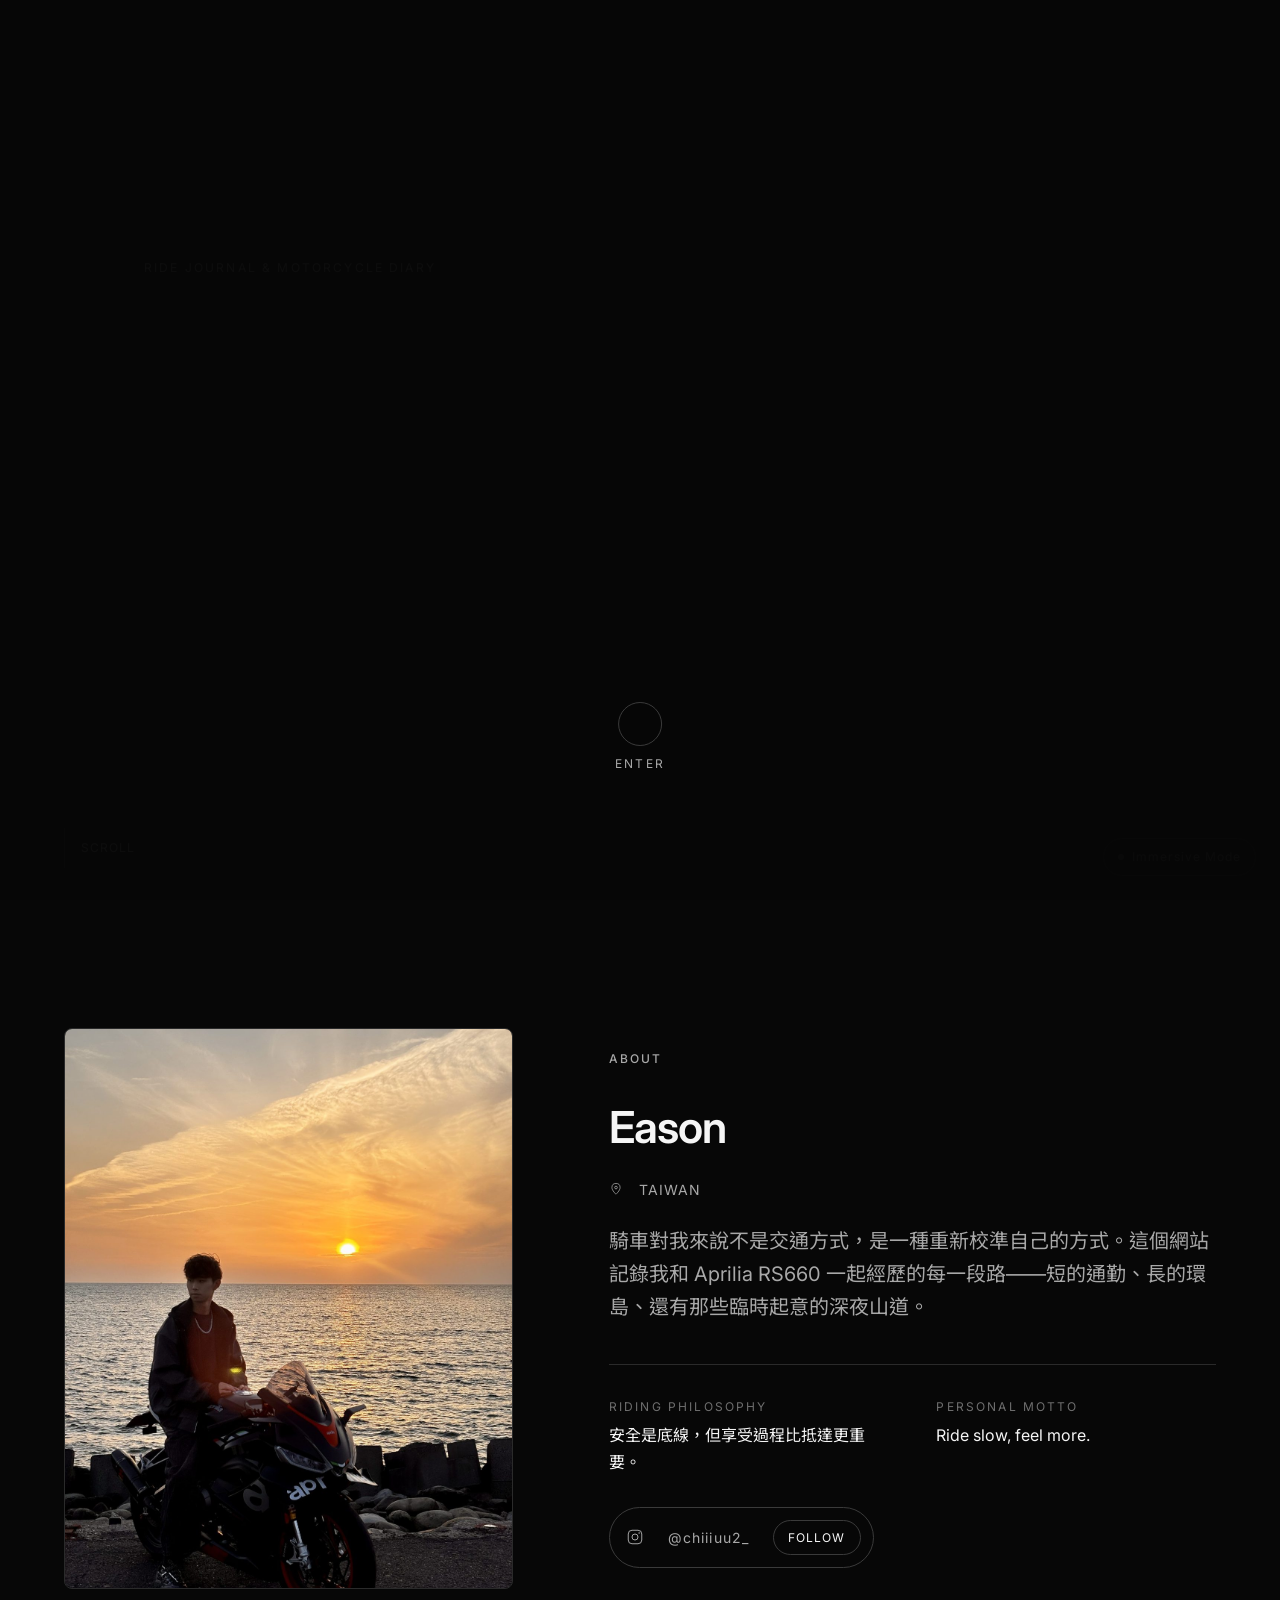
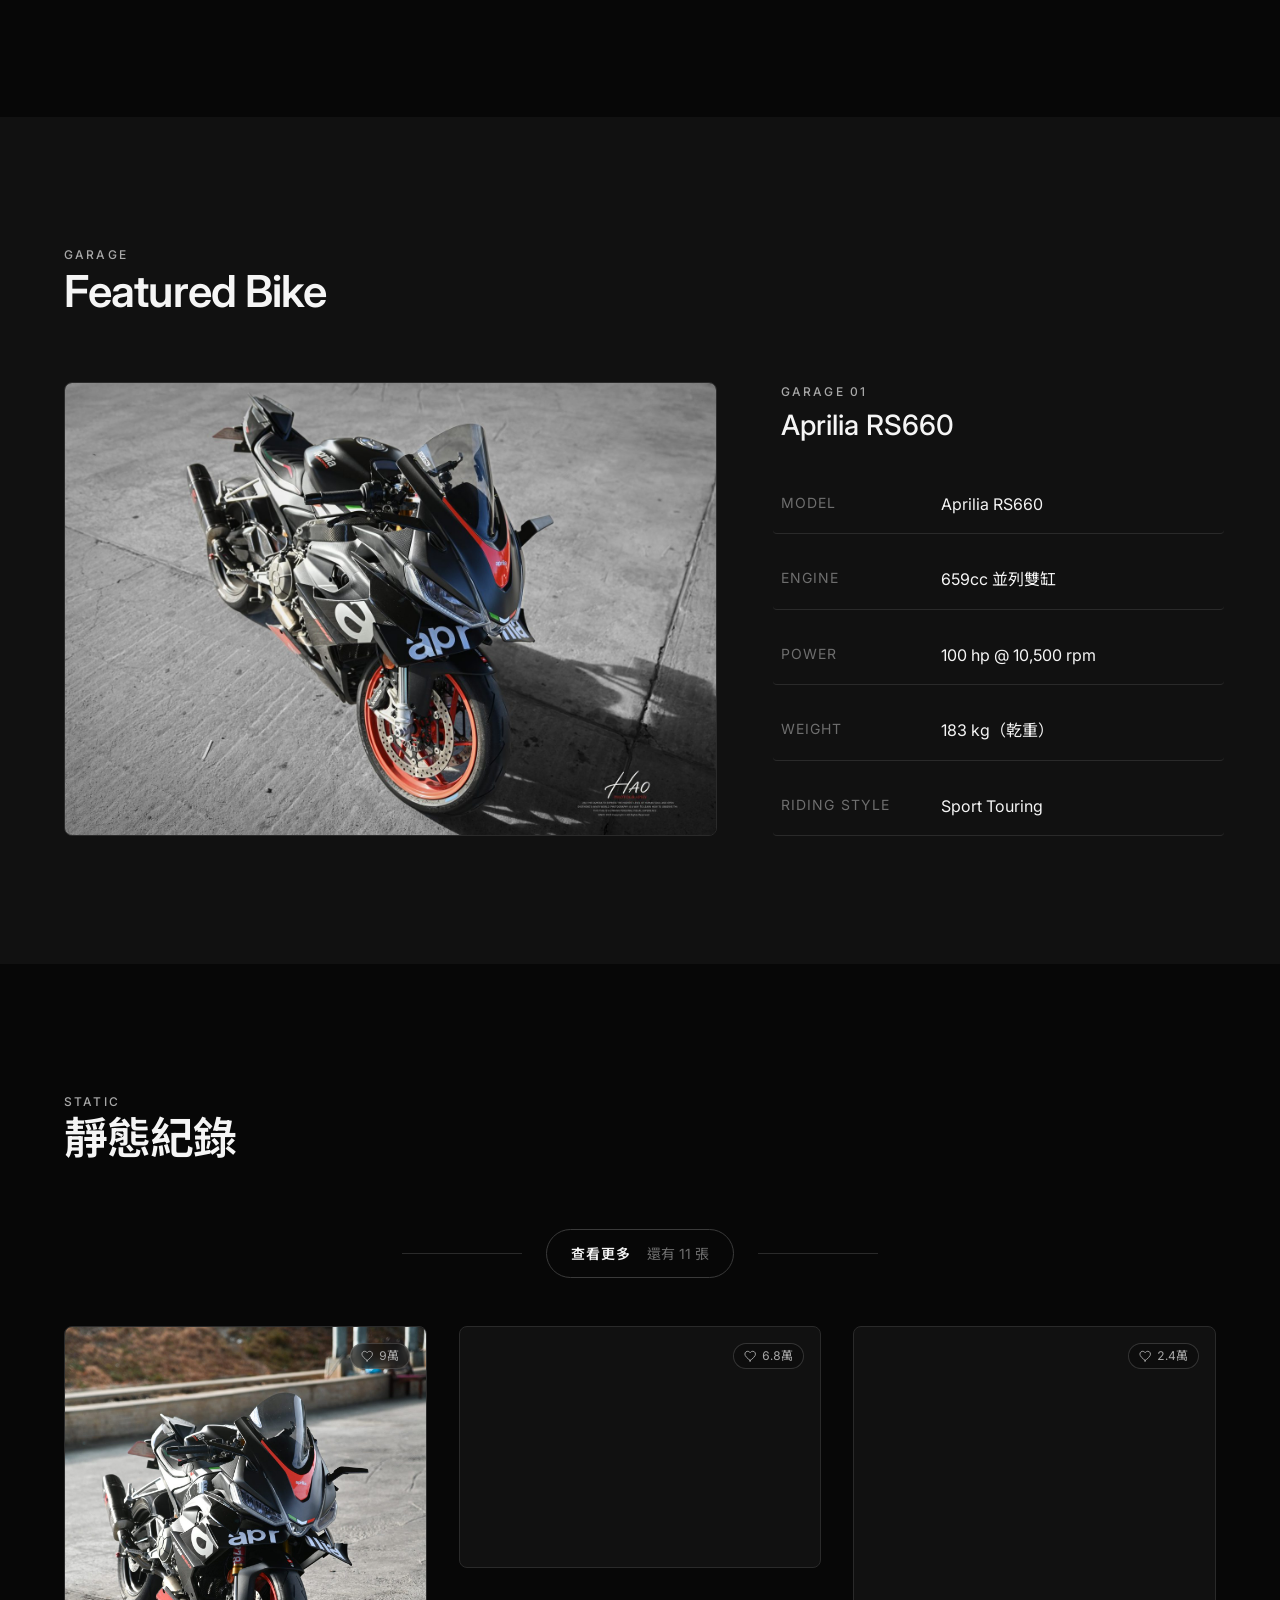
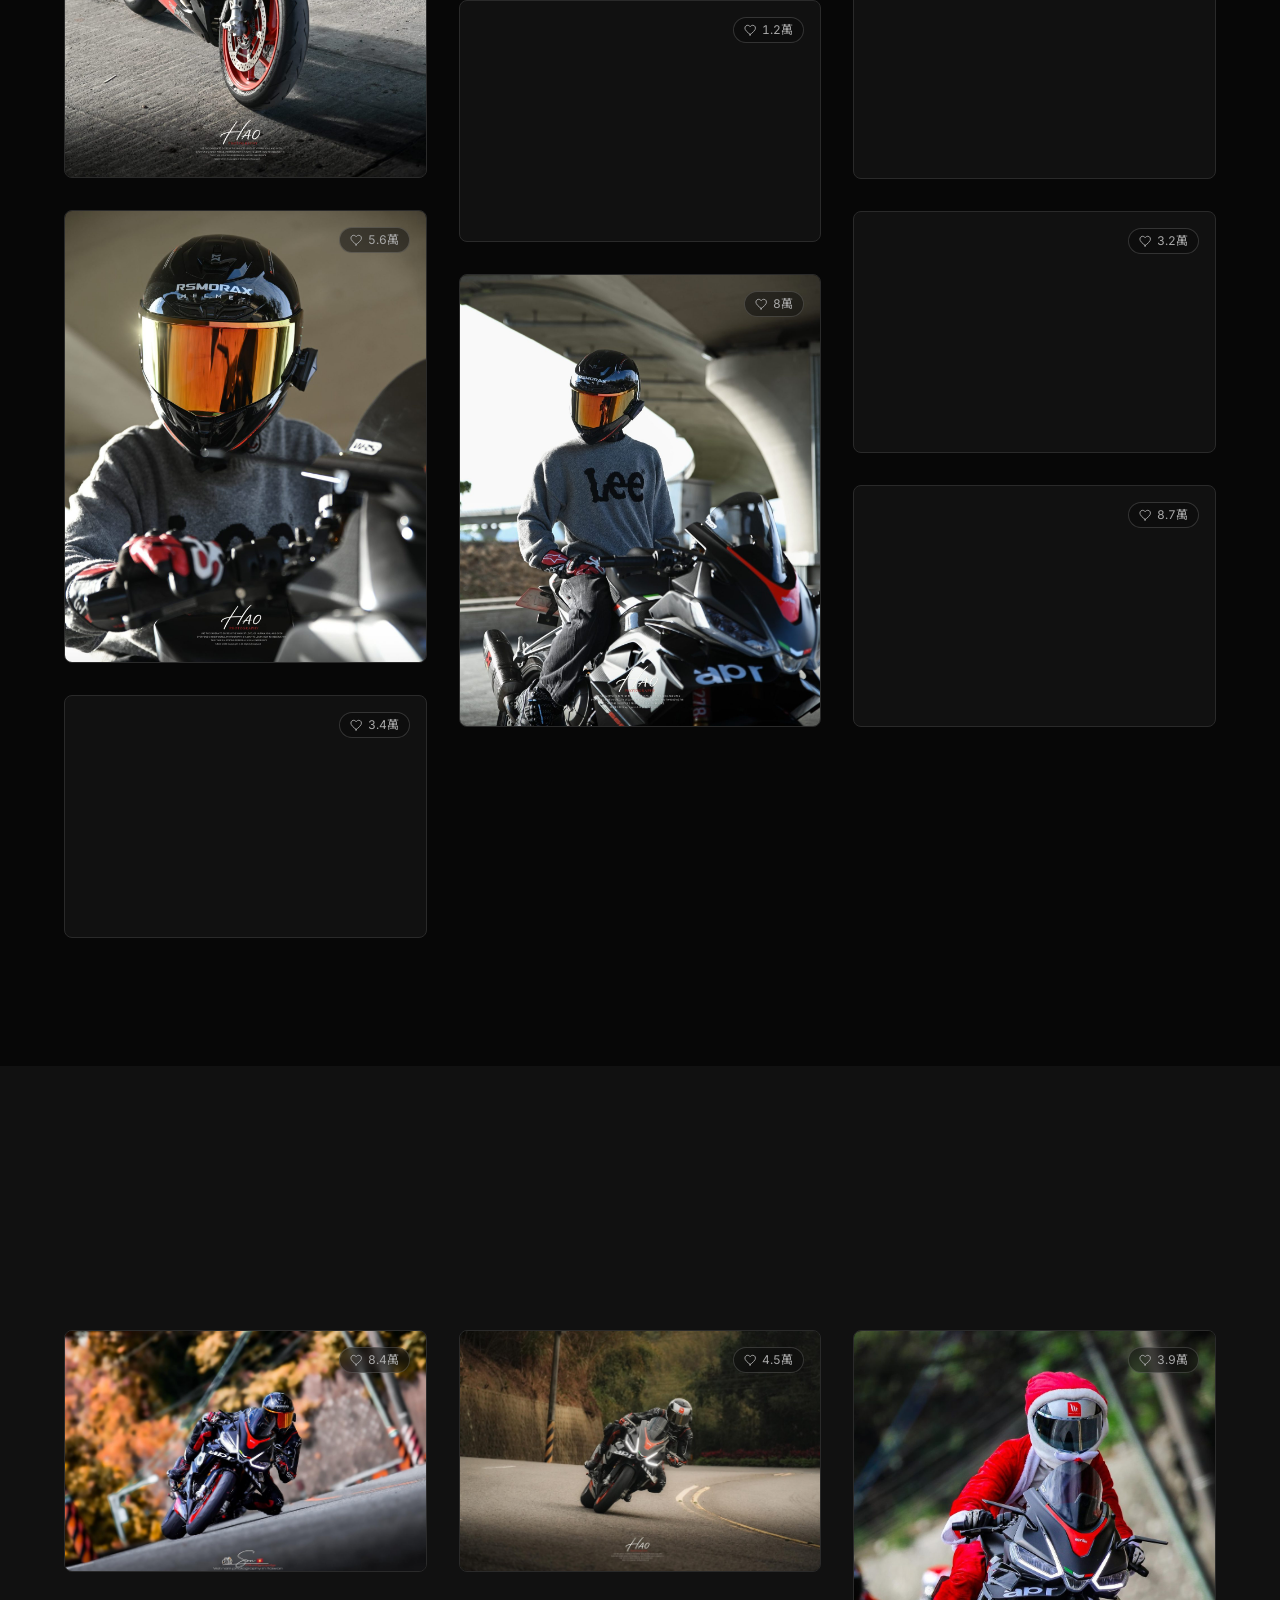
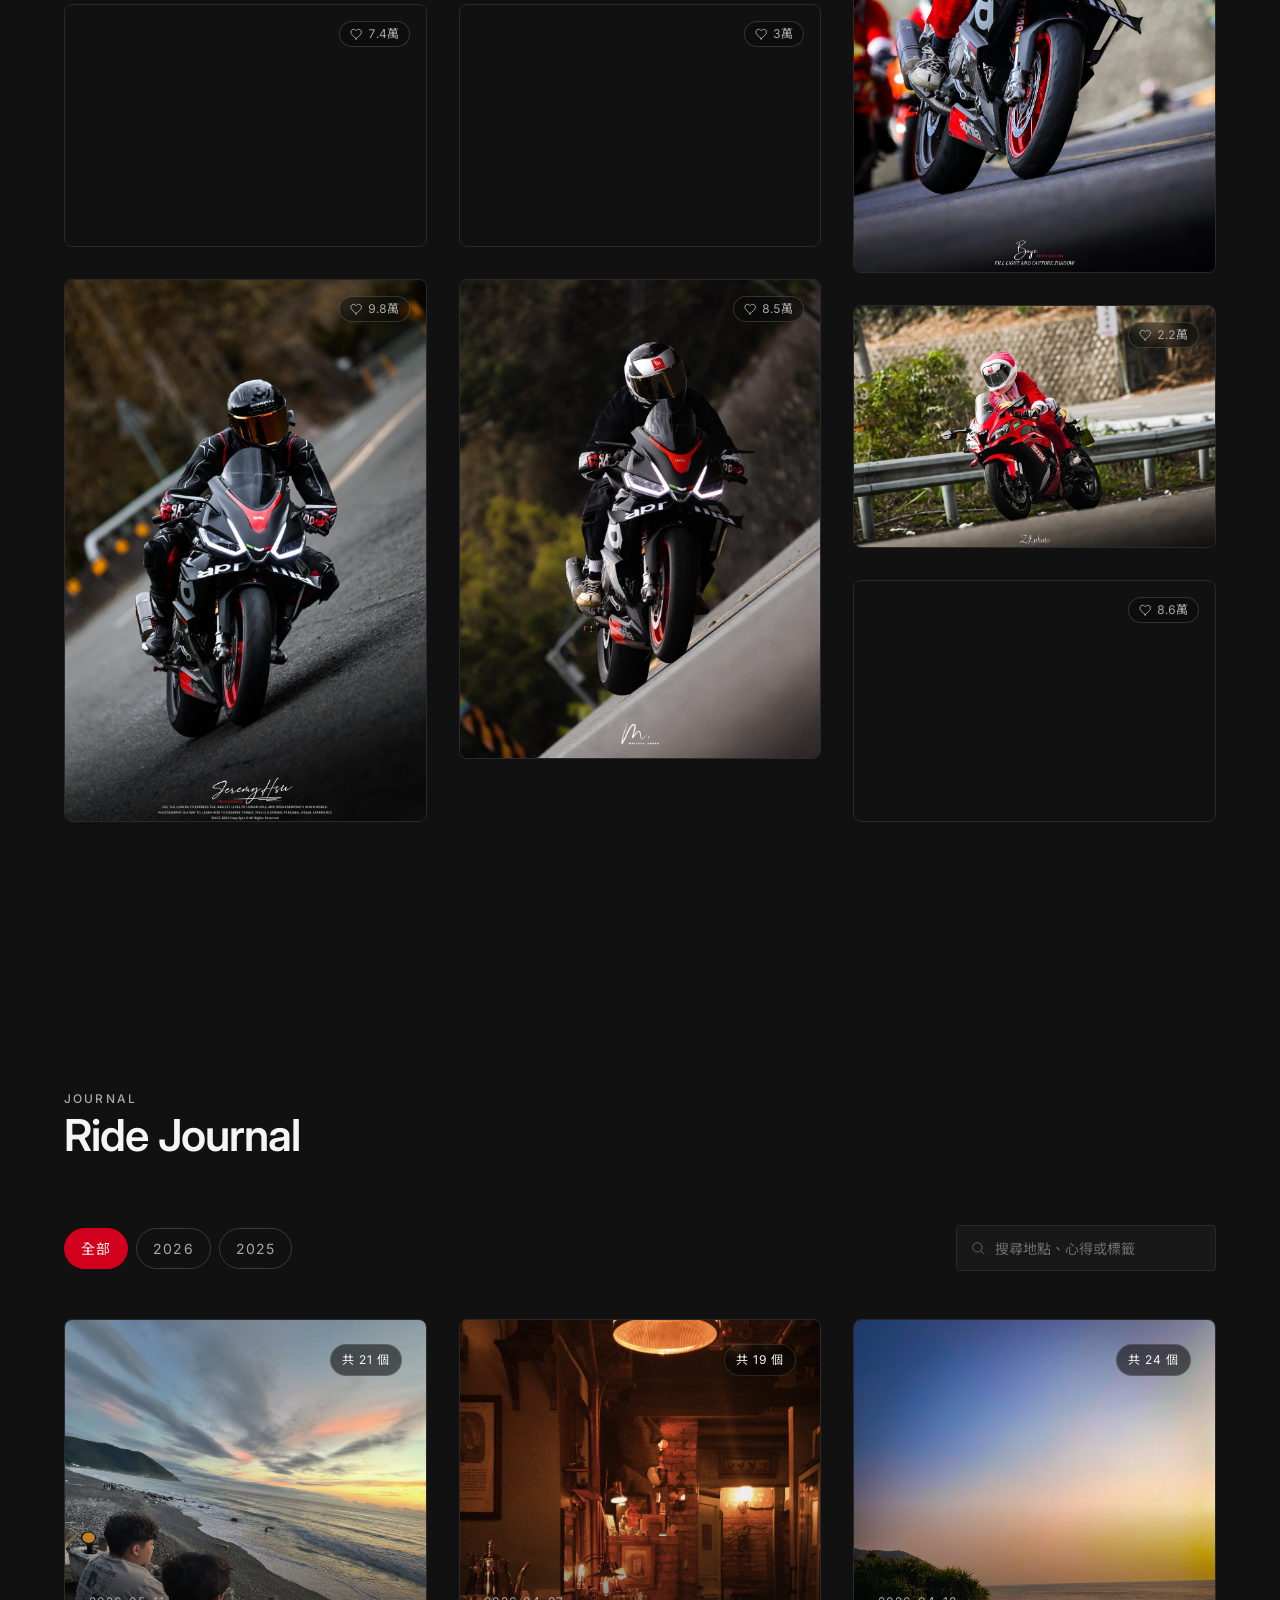
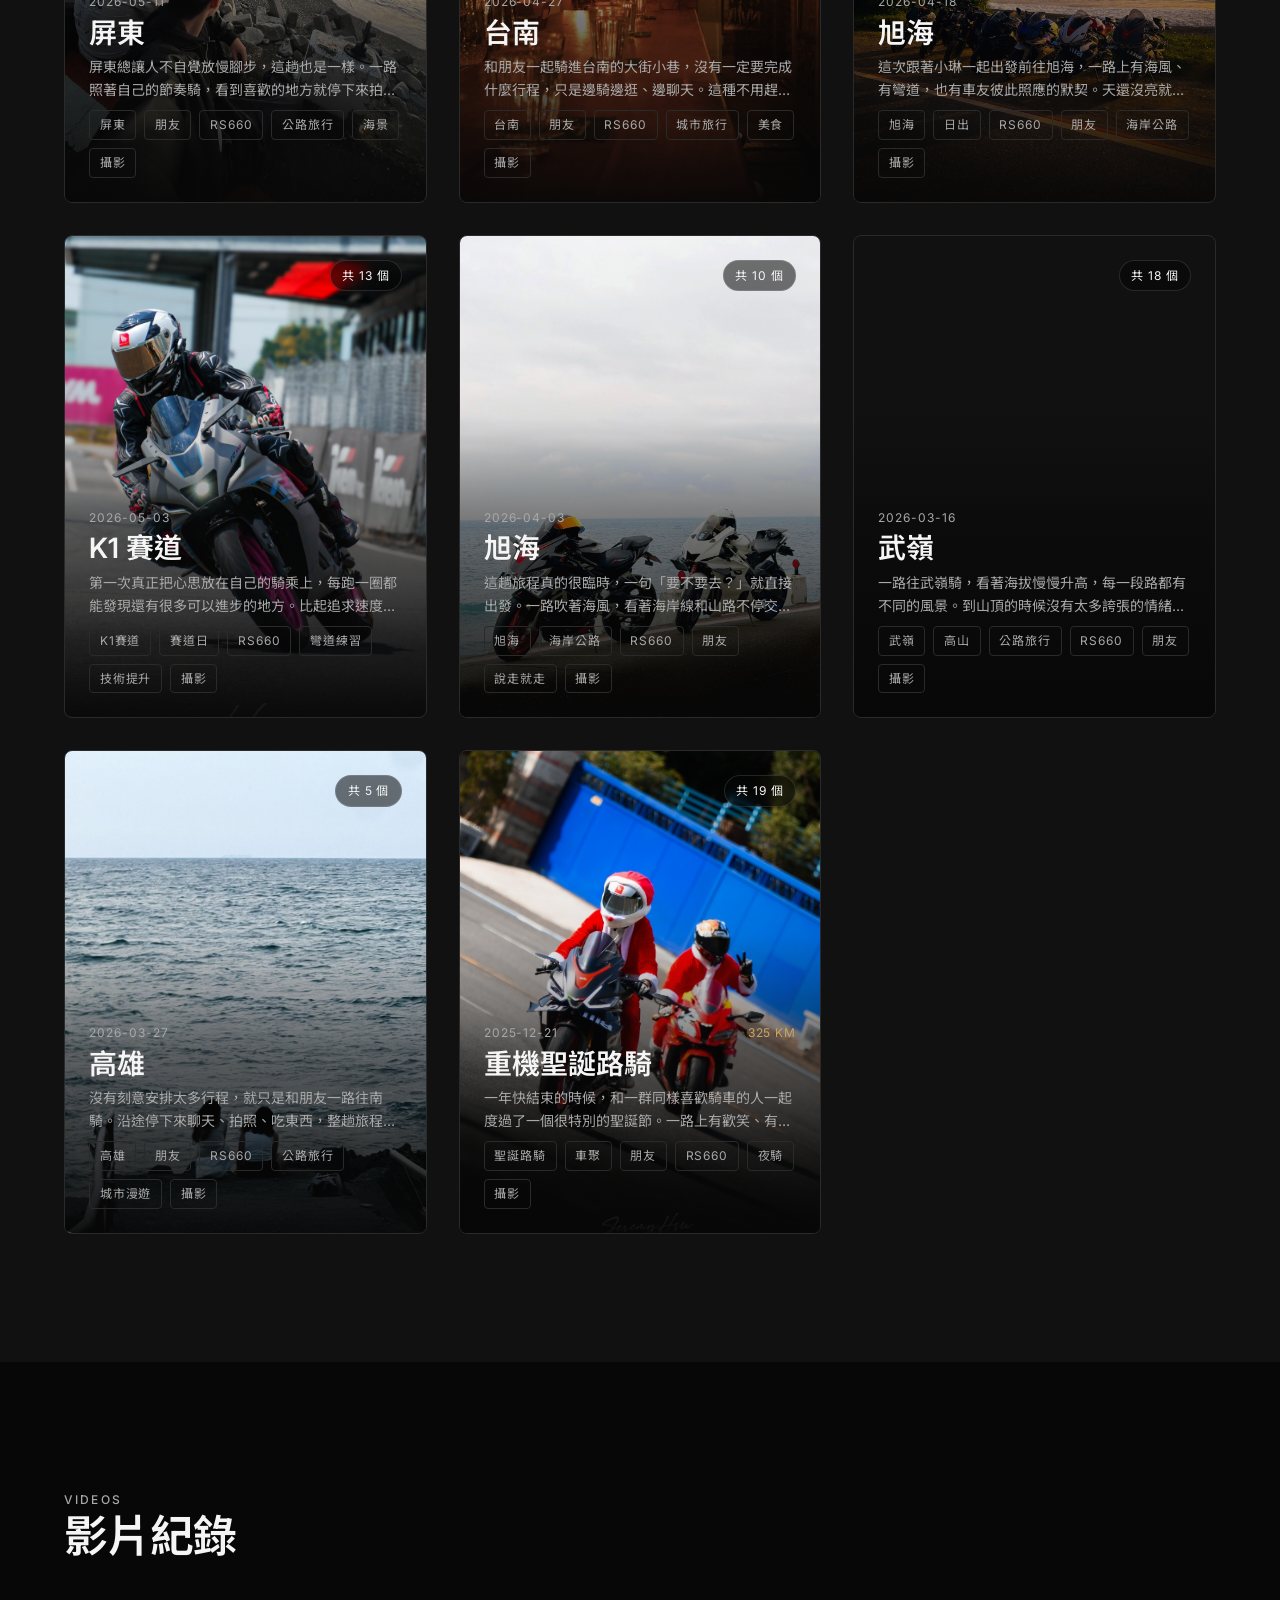
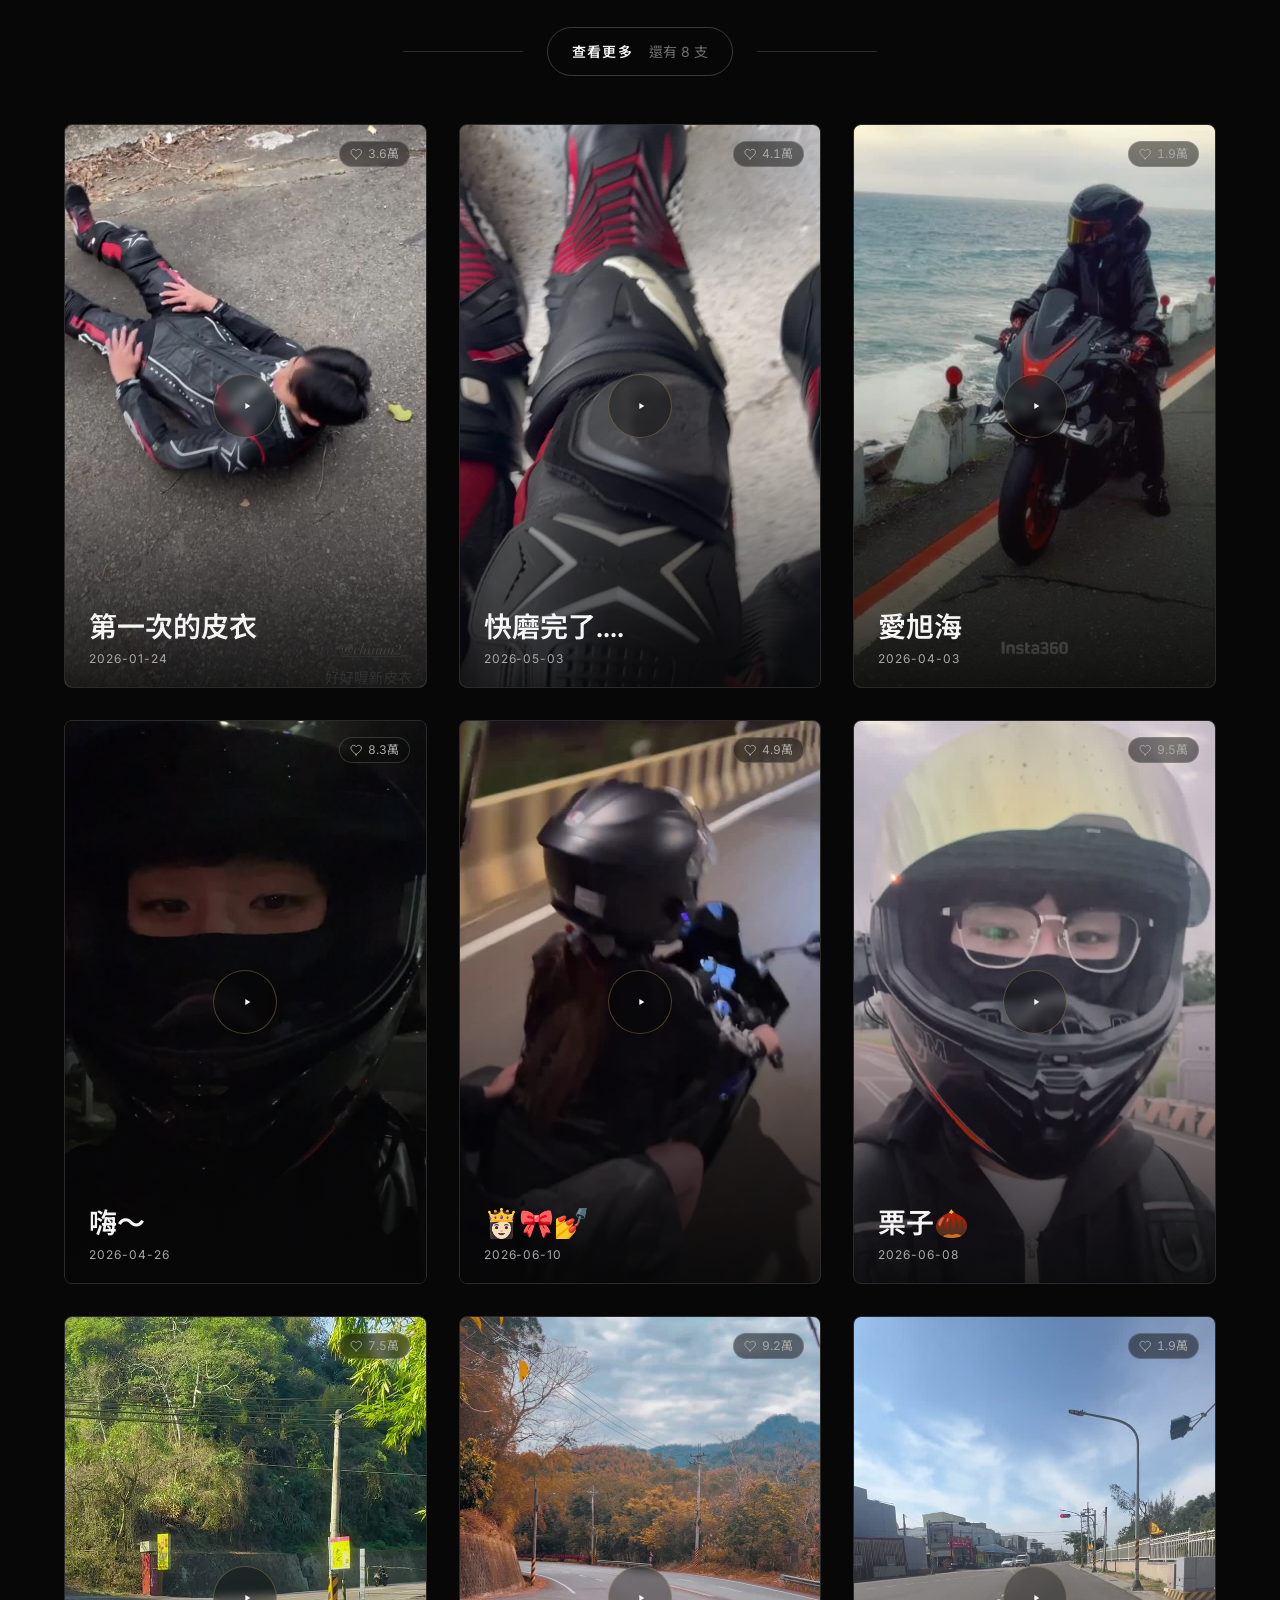
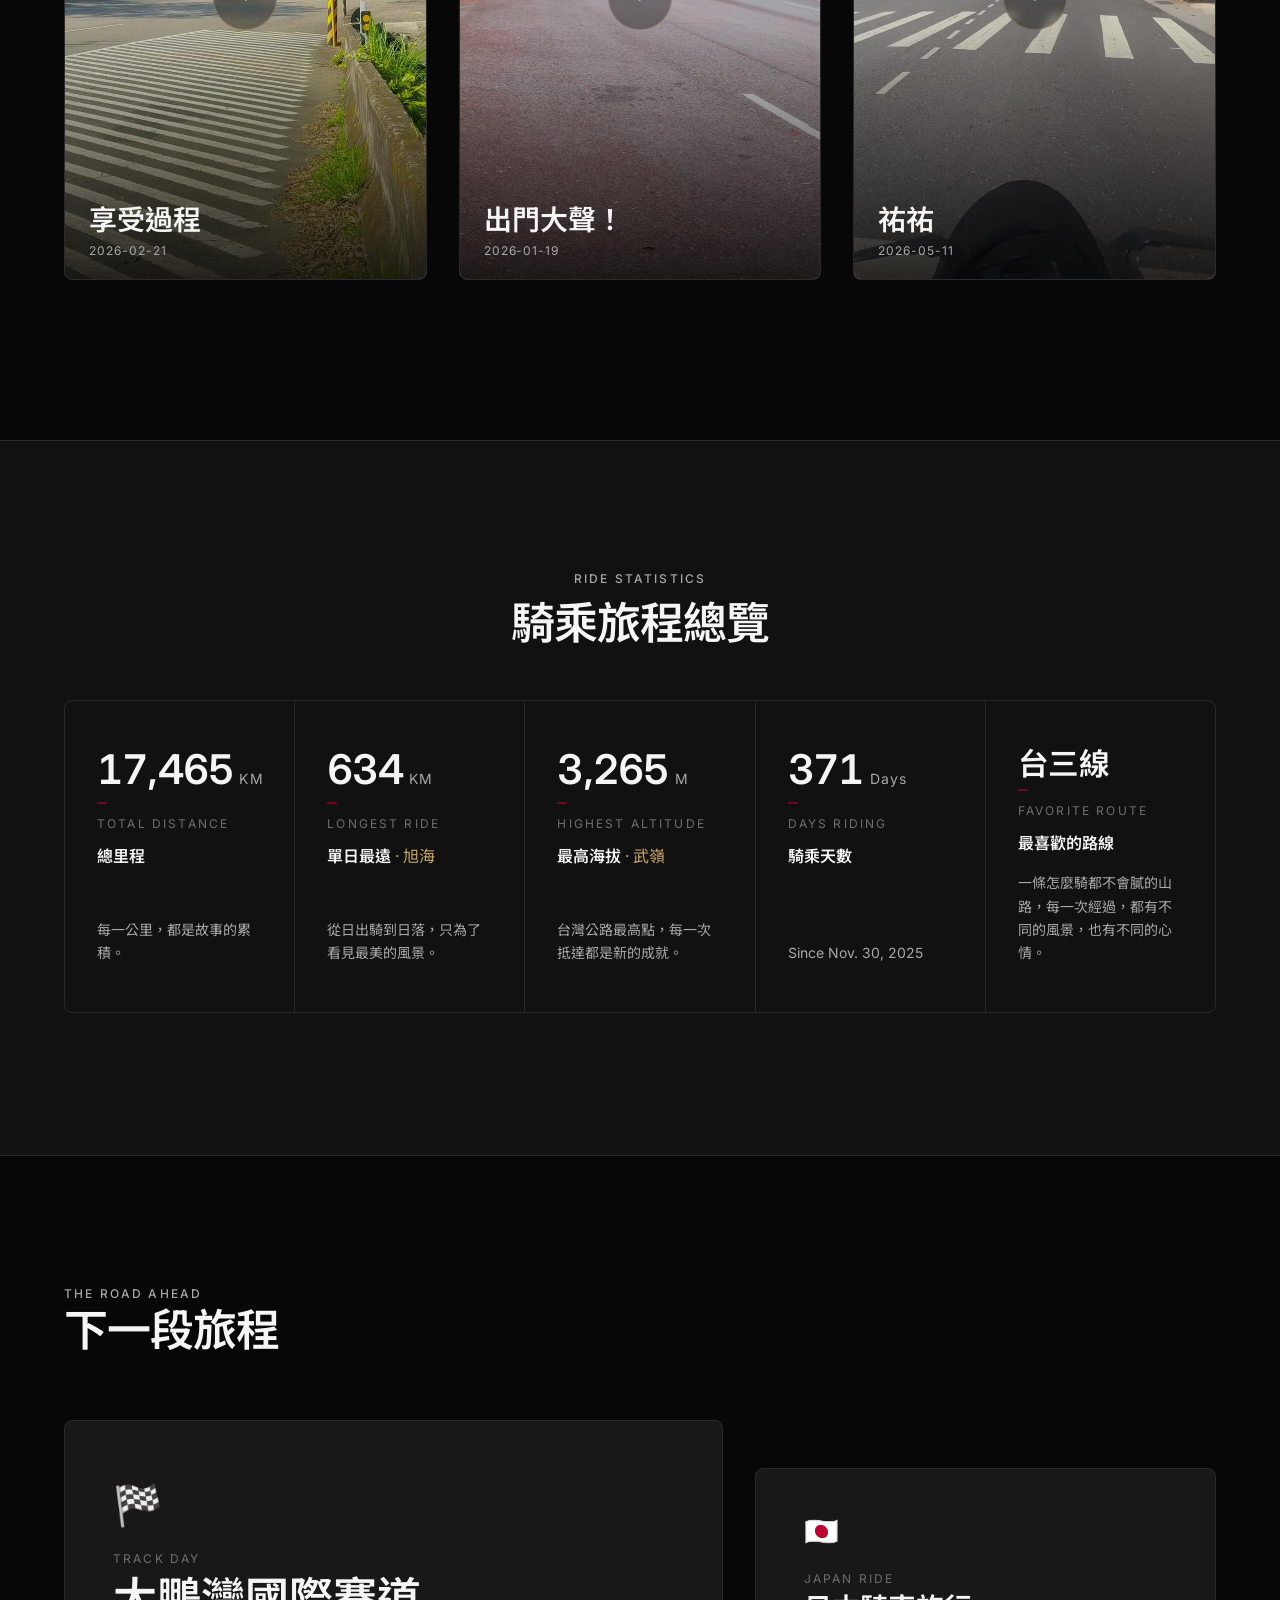
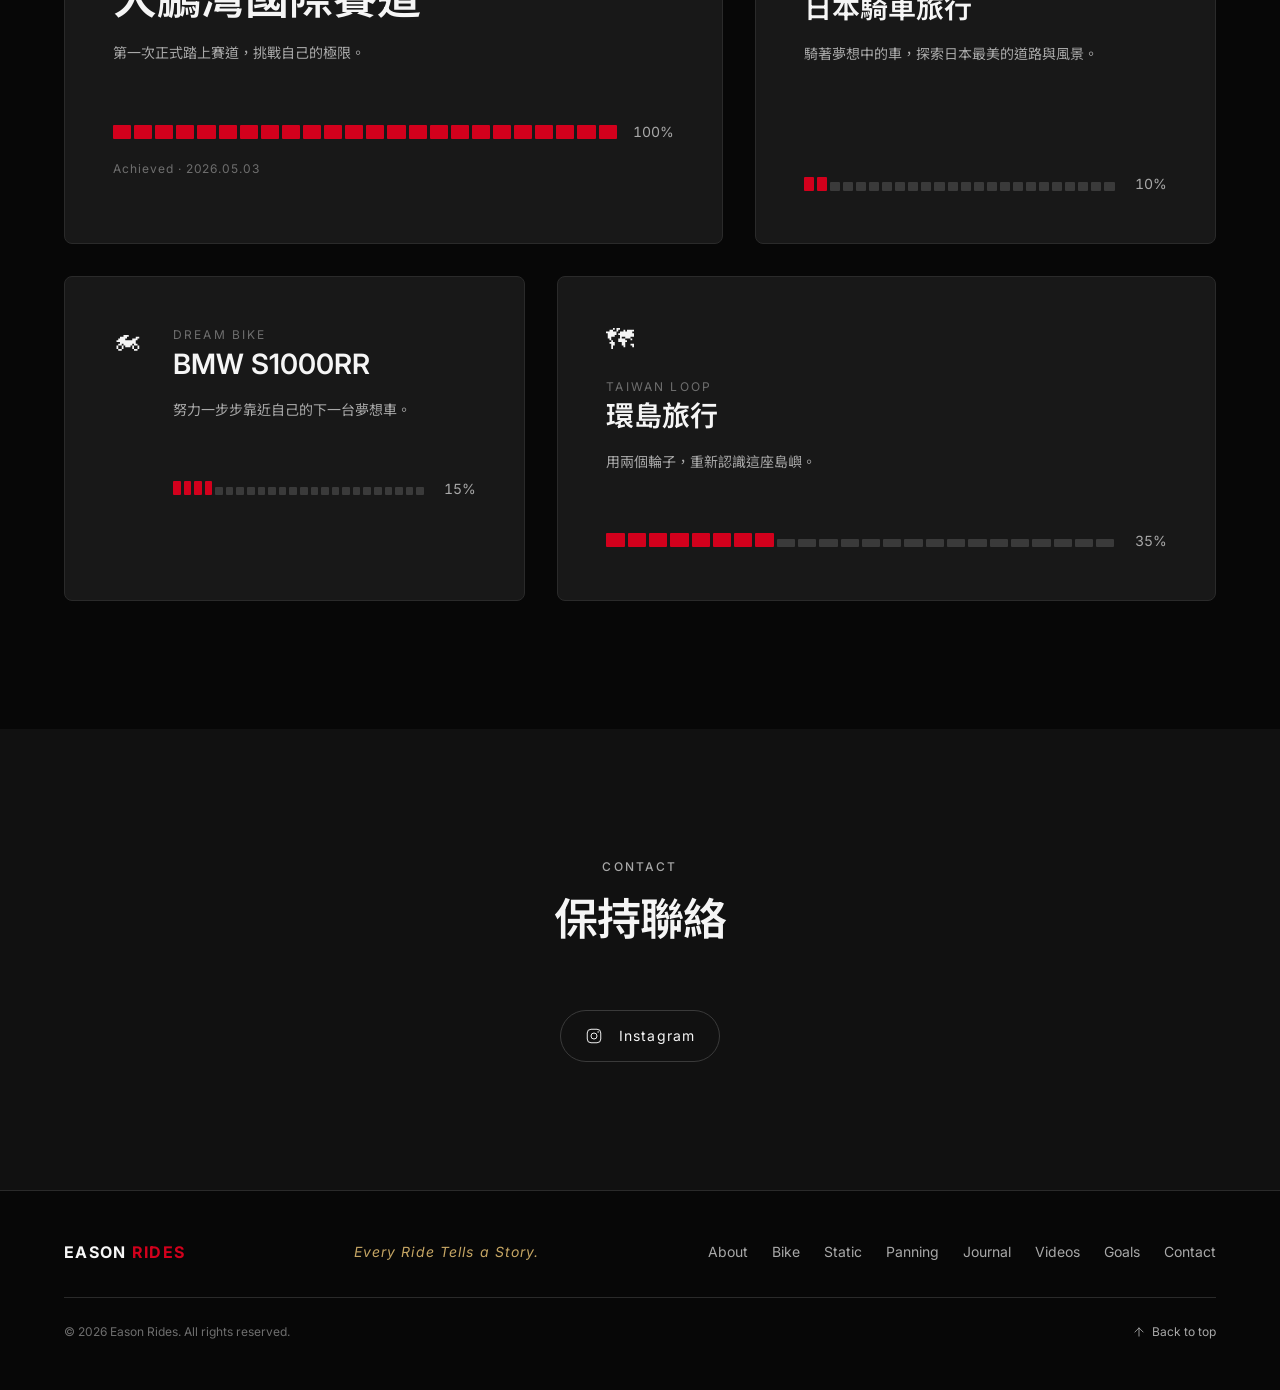
==== commit e568ae73: "Hero 影片播完回到照片，加上桌機 hover 播放/移開取消、手機點擊播放的重播互動 - via Claude" ====
--- a/index.html
+++ b/index.html
@@ -58,7 +58,7 @@
   />
 
   <!-- Styles（順序即層疊順序：reset → tokens → base → 導覽/loader → 各區塊） -->
-  <link rel="stylesheet" href="assets/css/bundle.css?v=20260730a" />
+  <link rel="stylesheet" href="assets/css/bundle.css?v=20260730b" />
 </head>
 <body>
   <a class="skip-link" href="#main">跳至主要內容</a>
@@ -148,7 +148,6 @@
         <video
           class="hero__image hero__video"
           muted
-          loop
           playsinline
           preload="auto"
           poster="assets/images/hero-bike.jpeg"
@@ -319,7 +318,7 @@
   <!-- ================= Scripts ================= -->
   <!-- 先載入資料與工具，最後才載入依賴它們的 main.js（一般 script，非 module，file:// 可直接開） -->
   <script src="assets/js/content.js"></script>
-  <script src="assets/js/bundle.js?v=20260730a"></script>
+  <script src="assets/js/bundle.js?v=20260730b"></script>
   <script>
     document.getElementById('footer-year').textContent = new Date().getFullYear();
   </script>
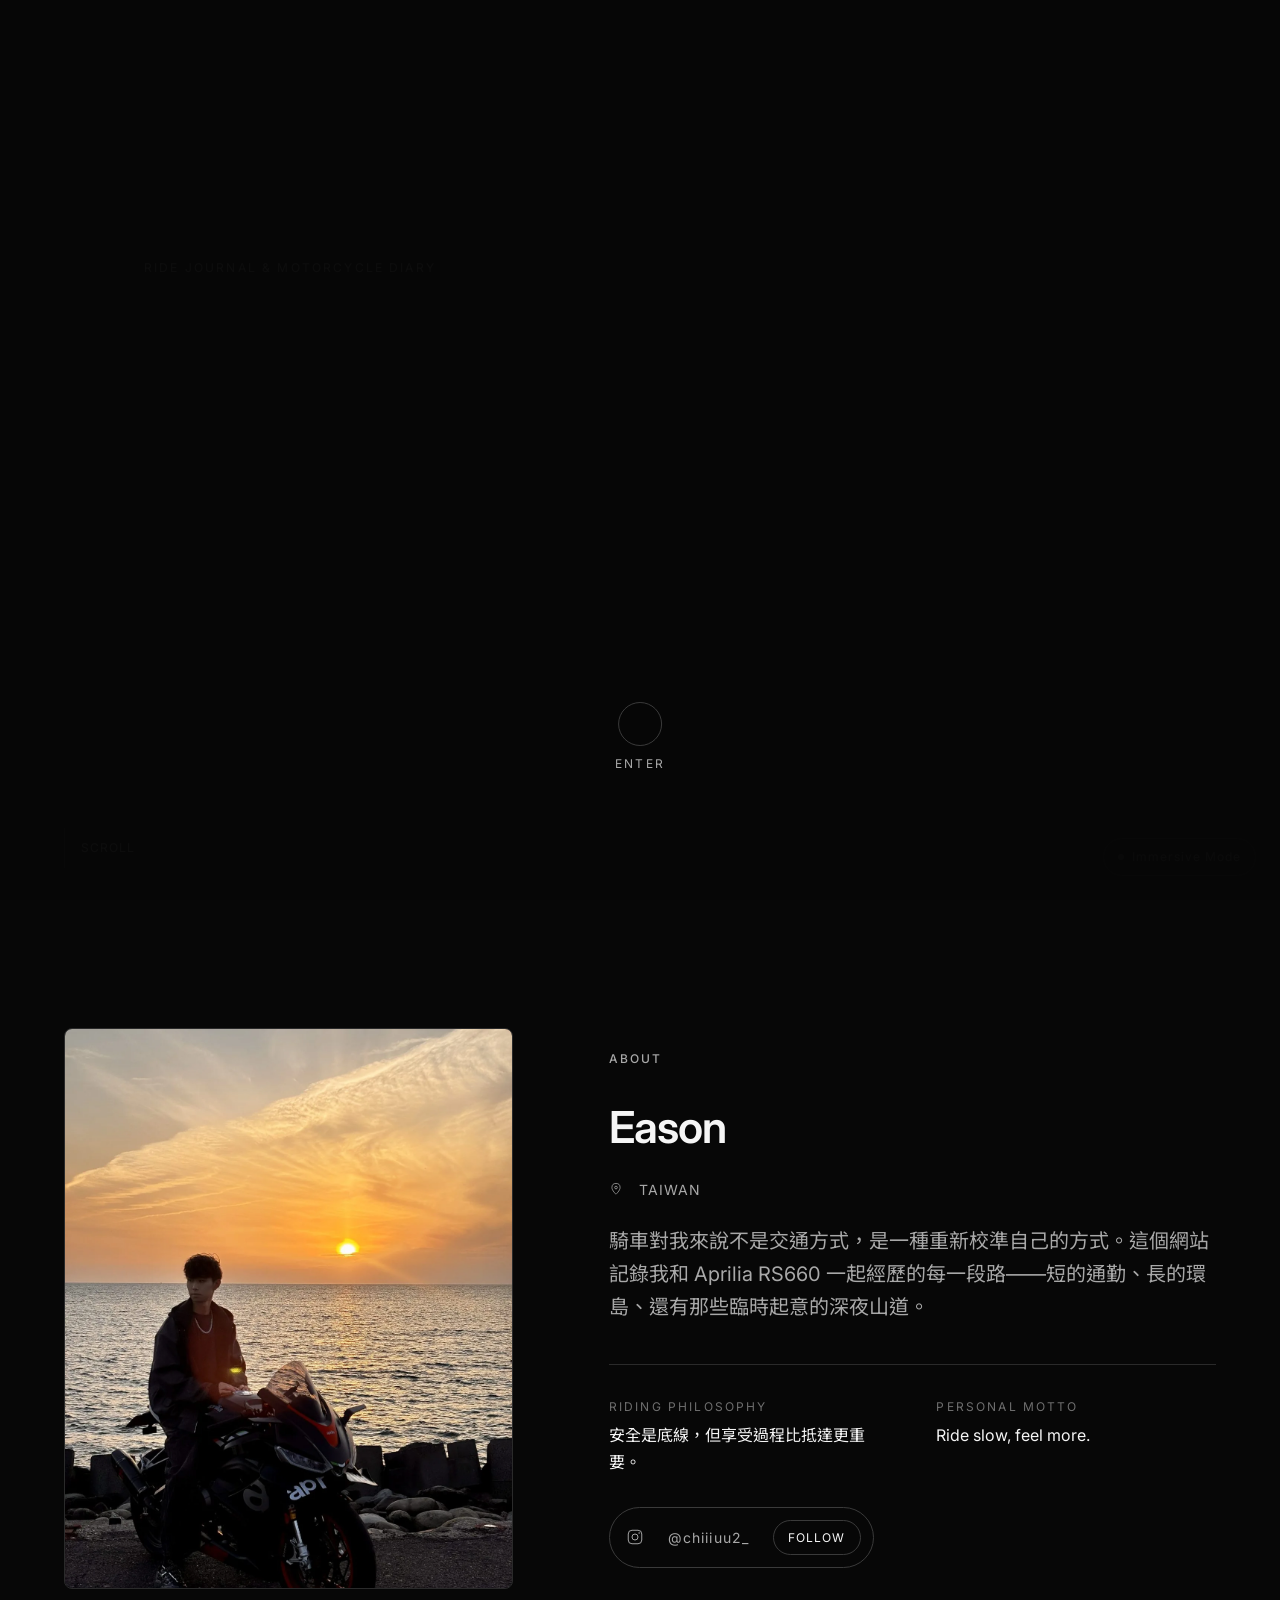
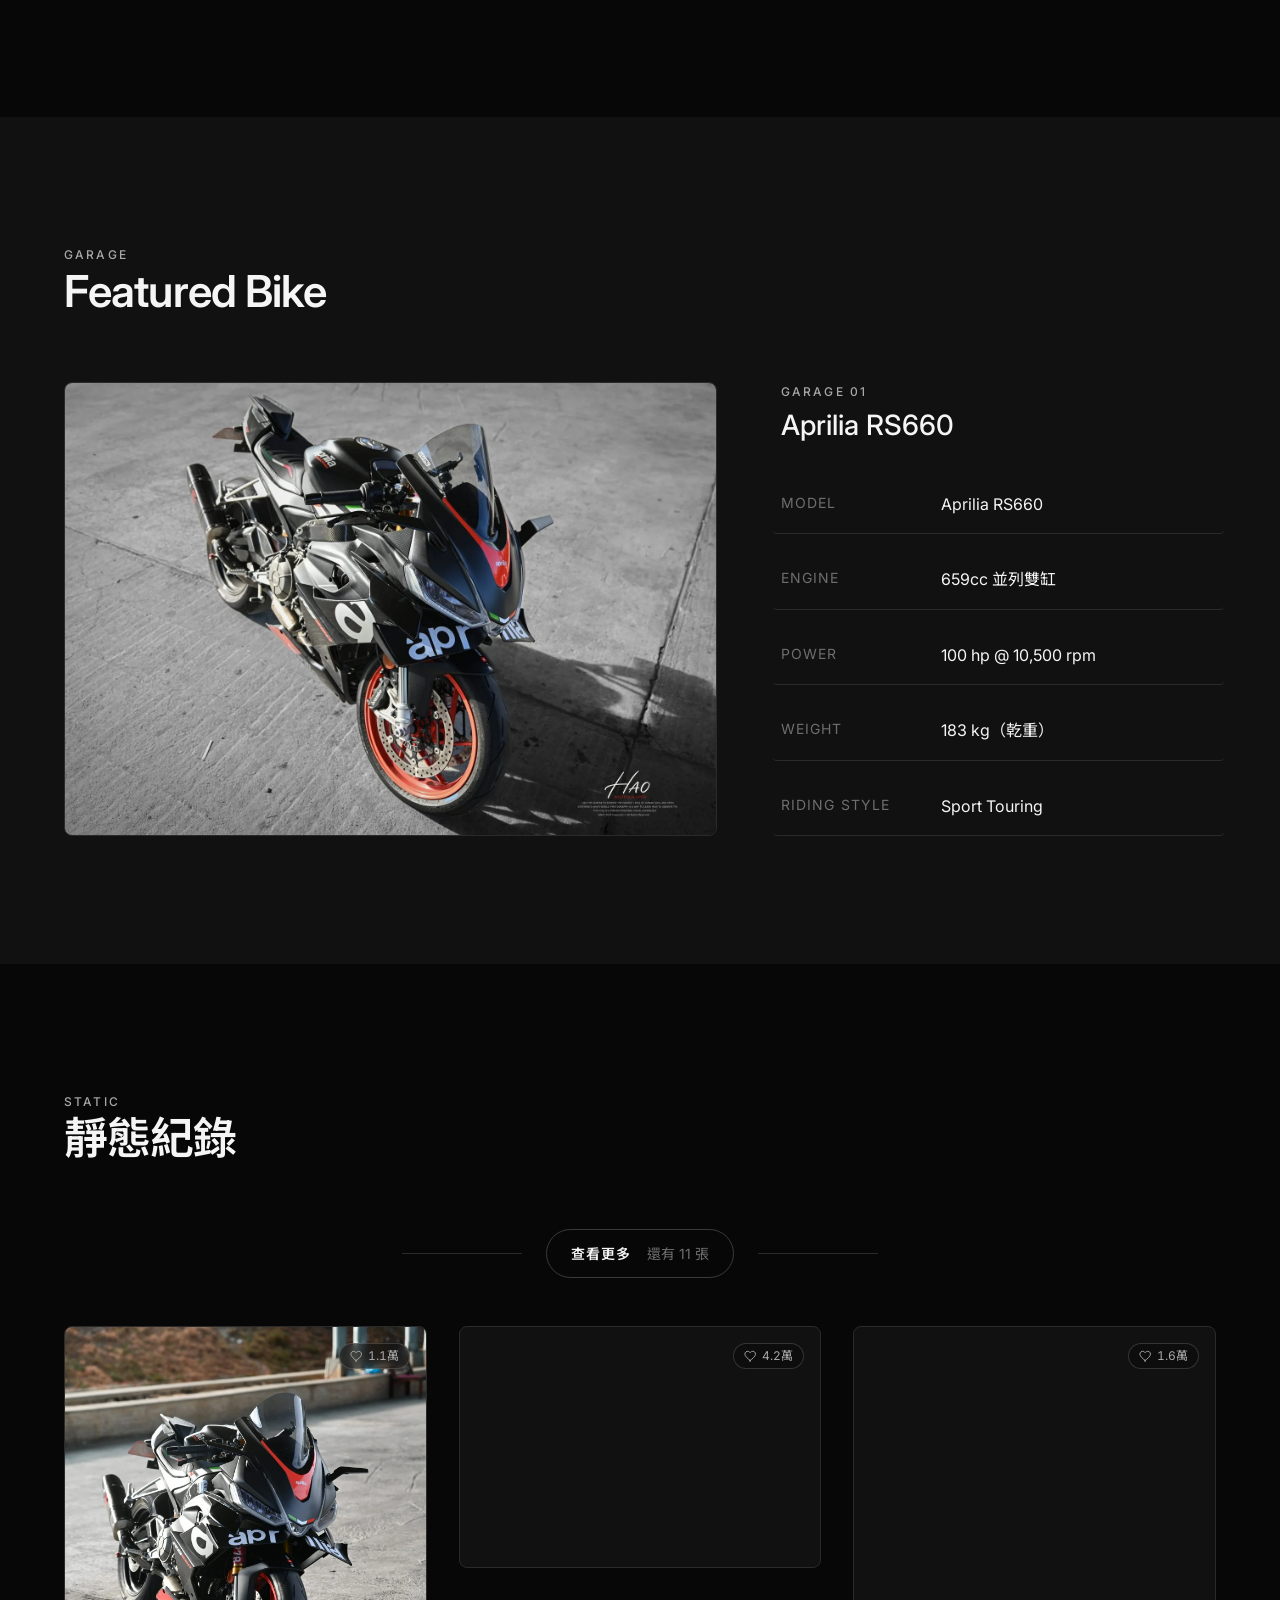
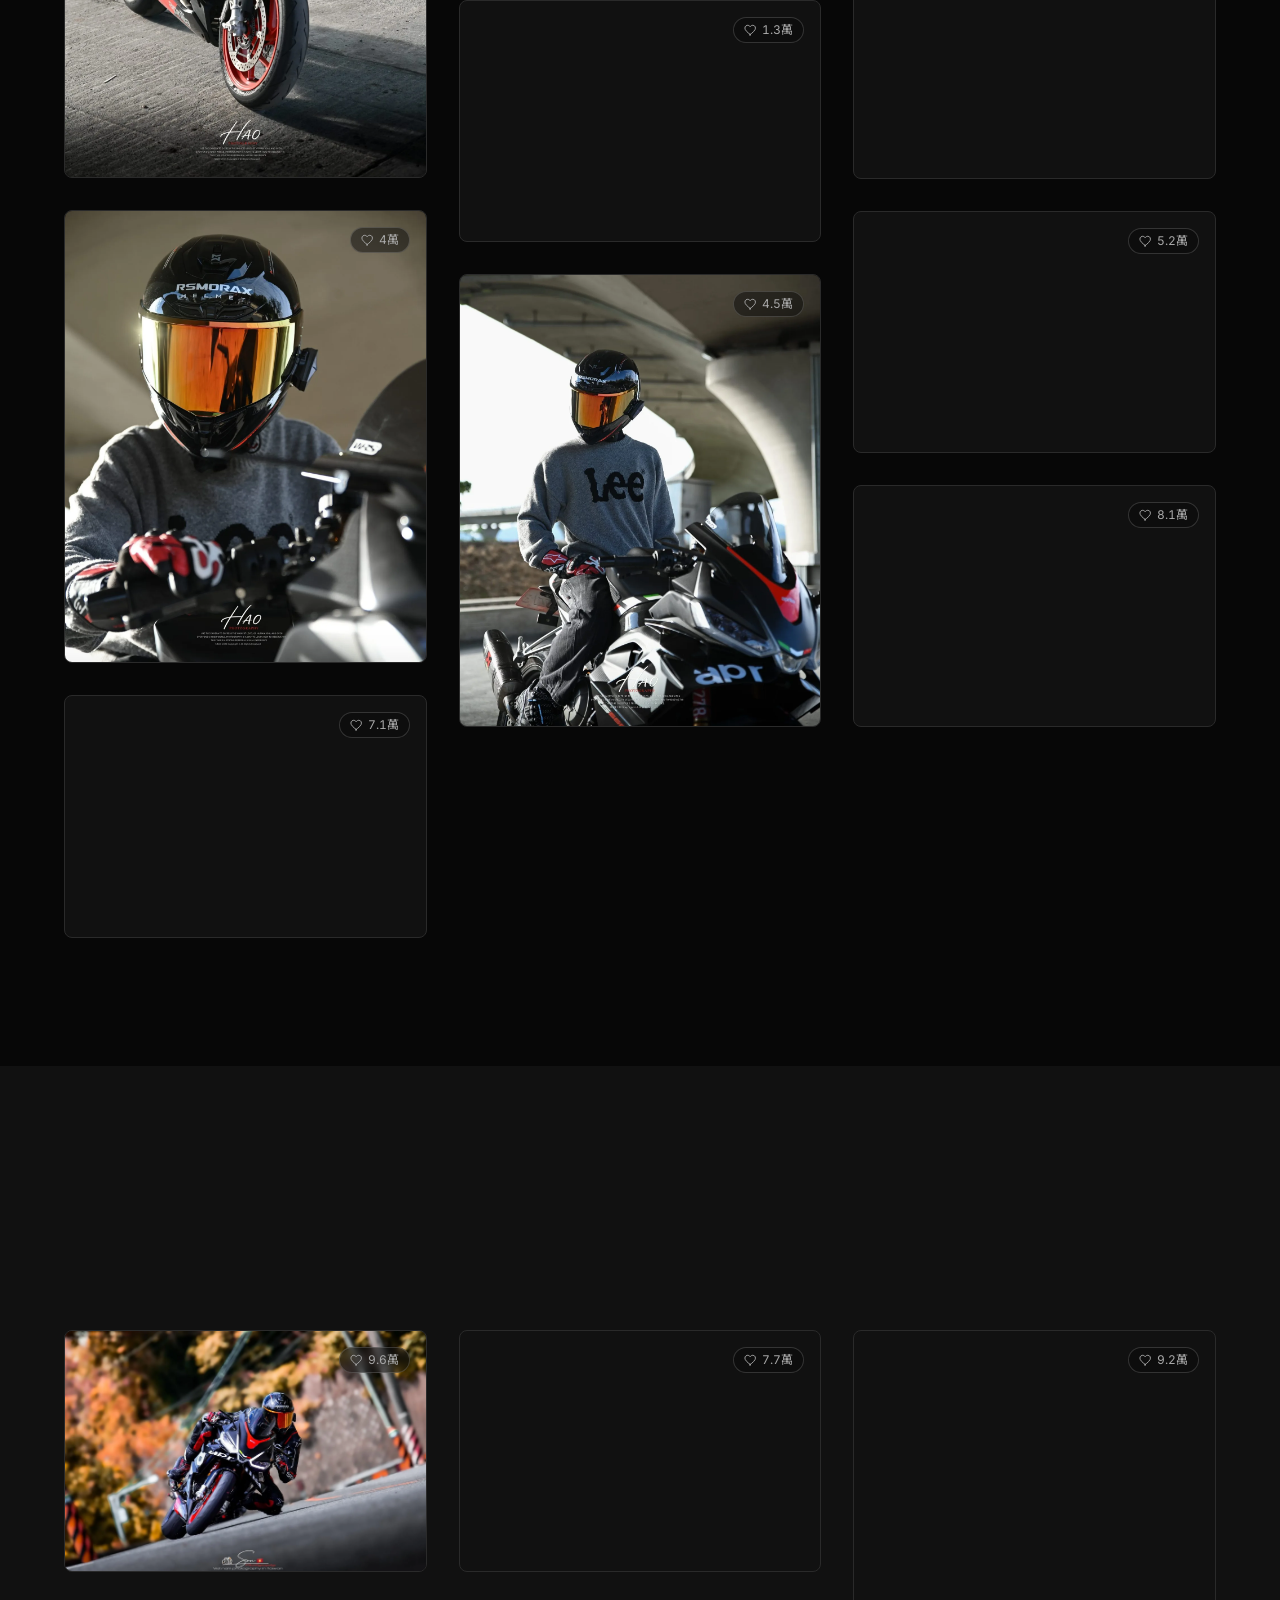
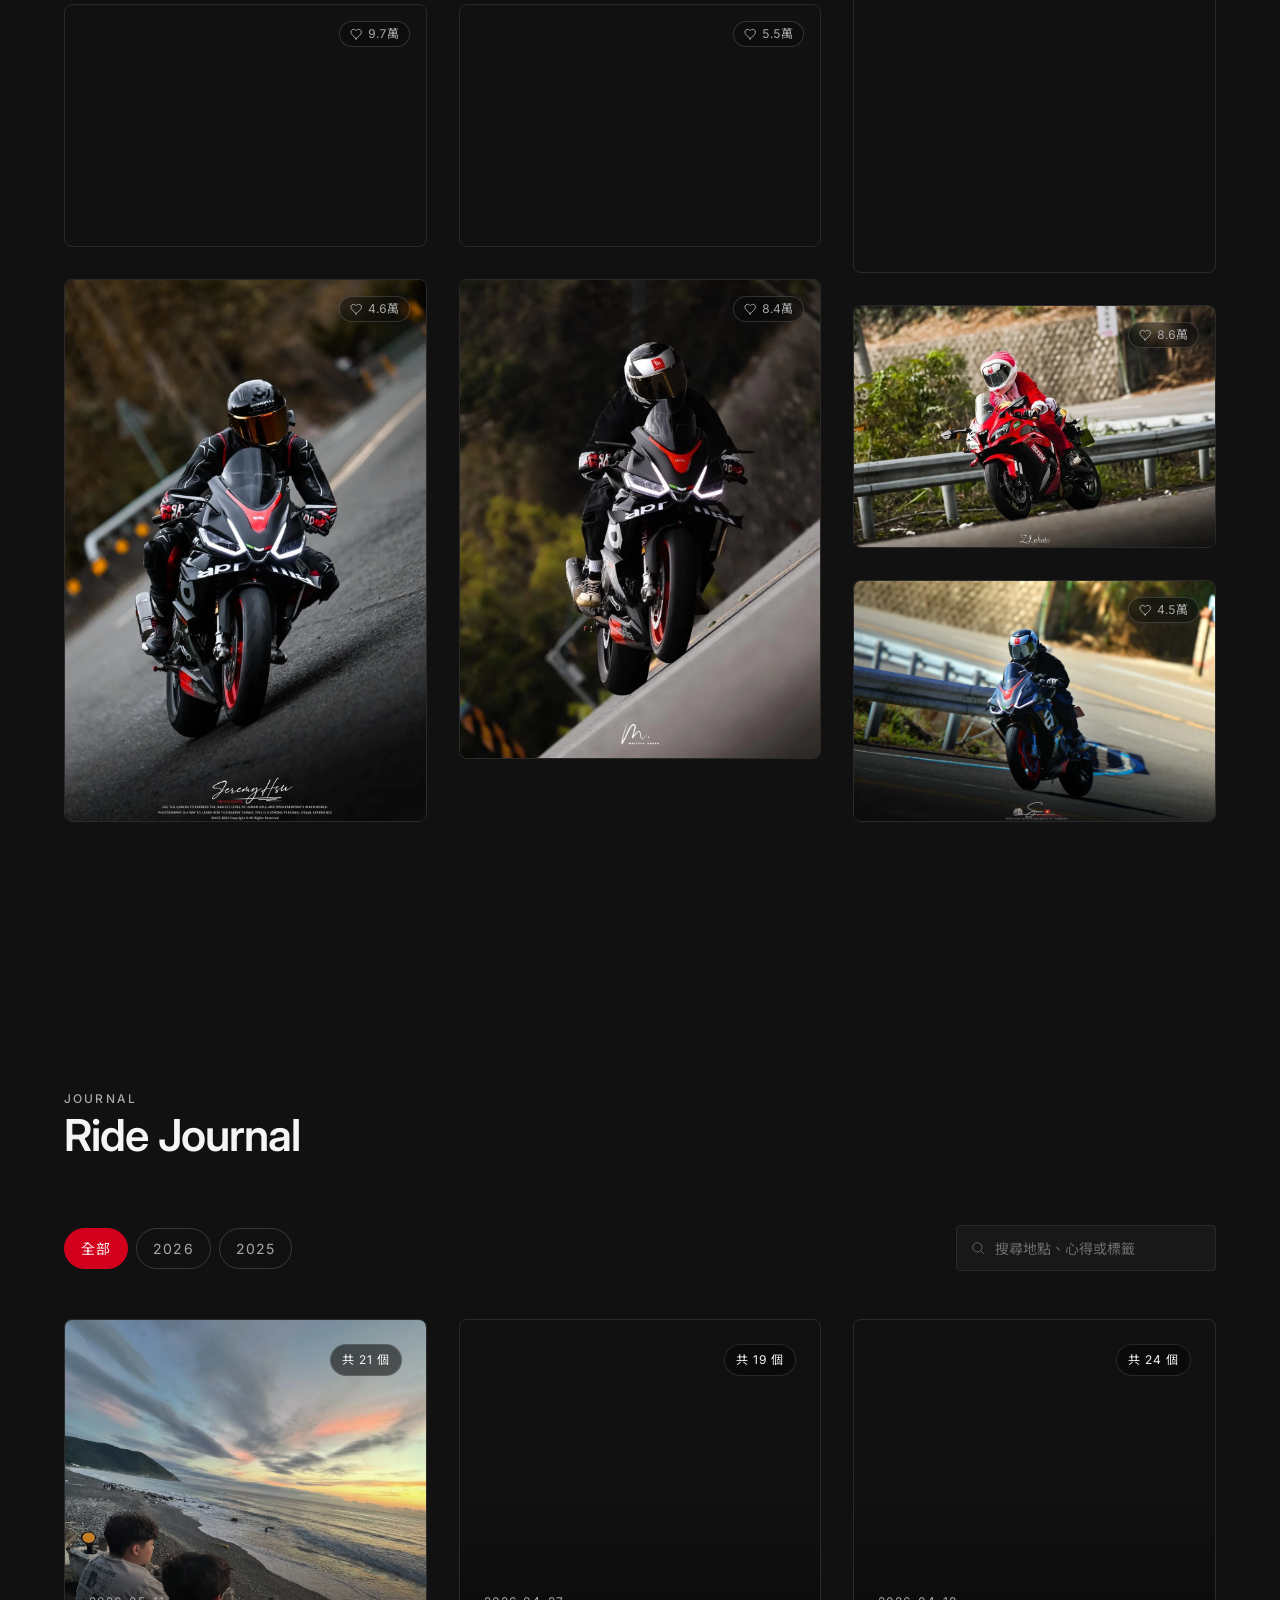
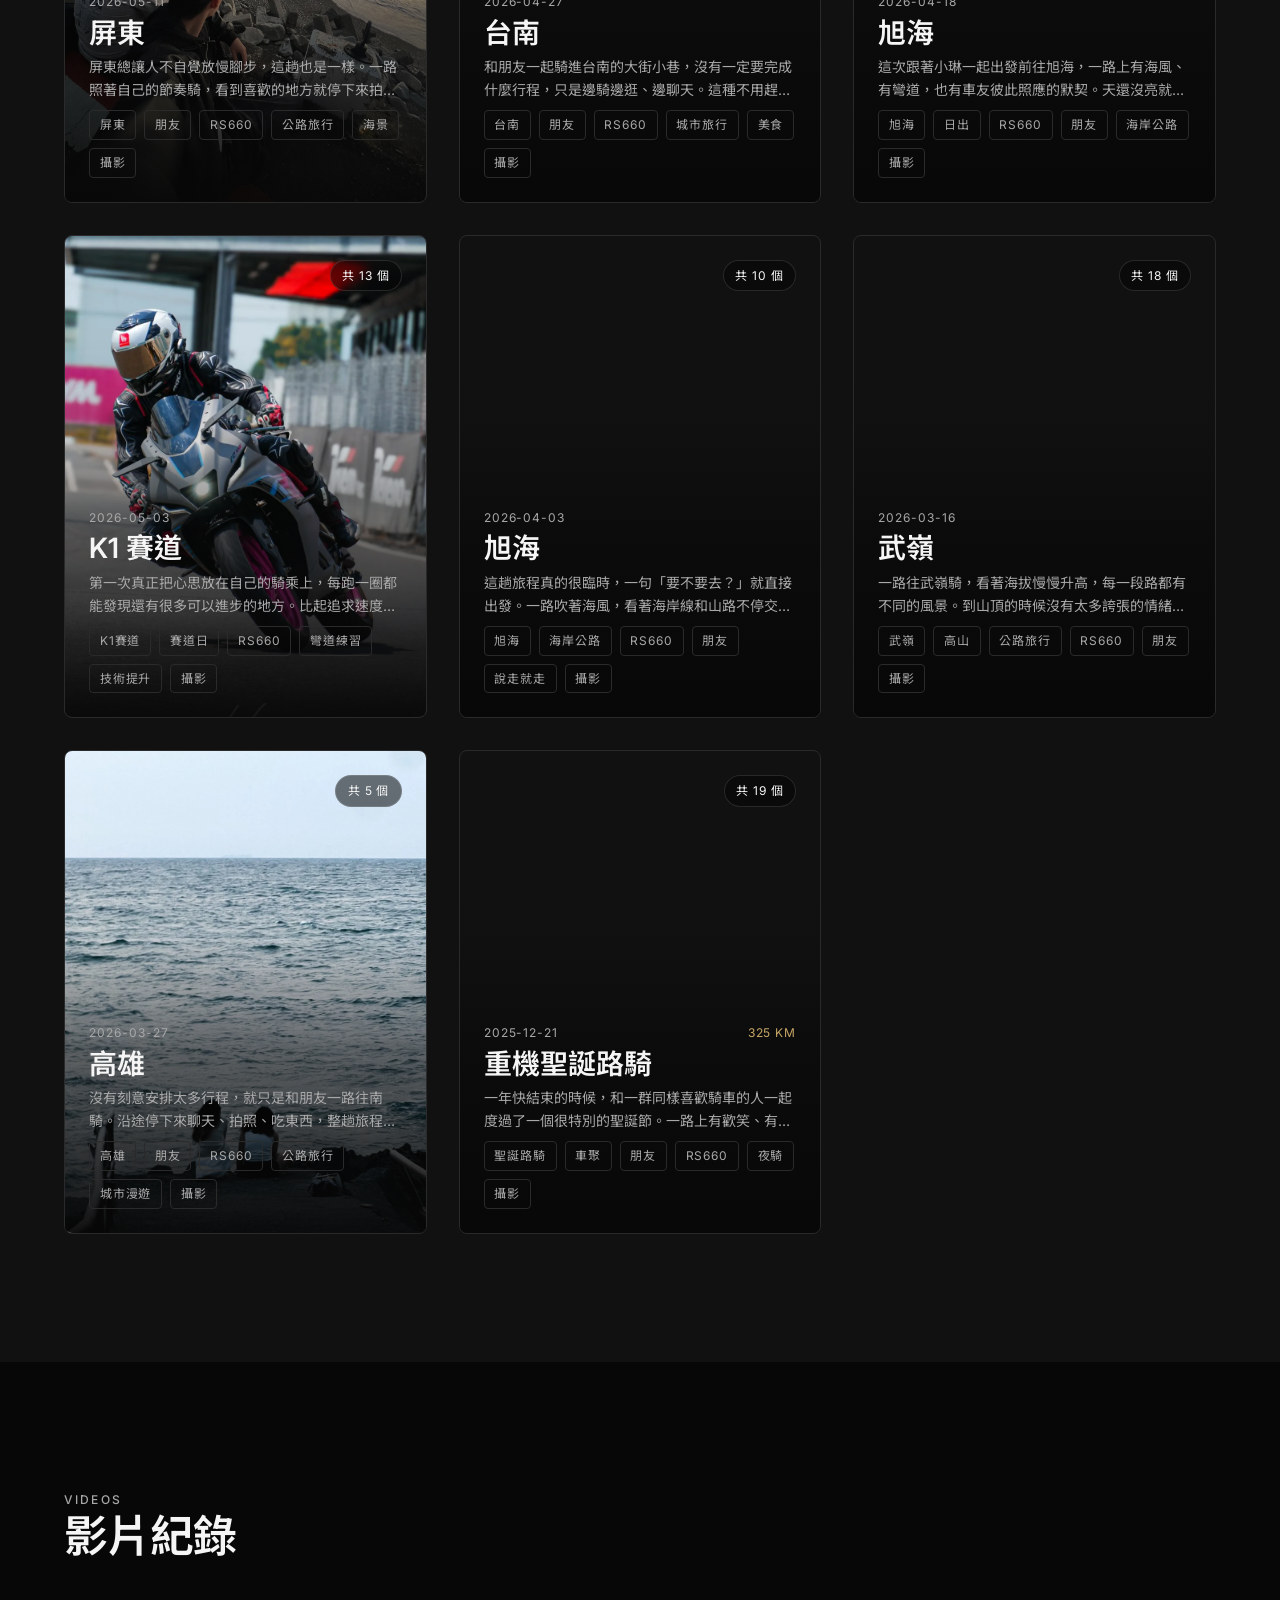
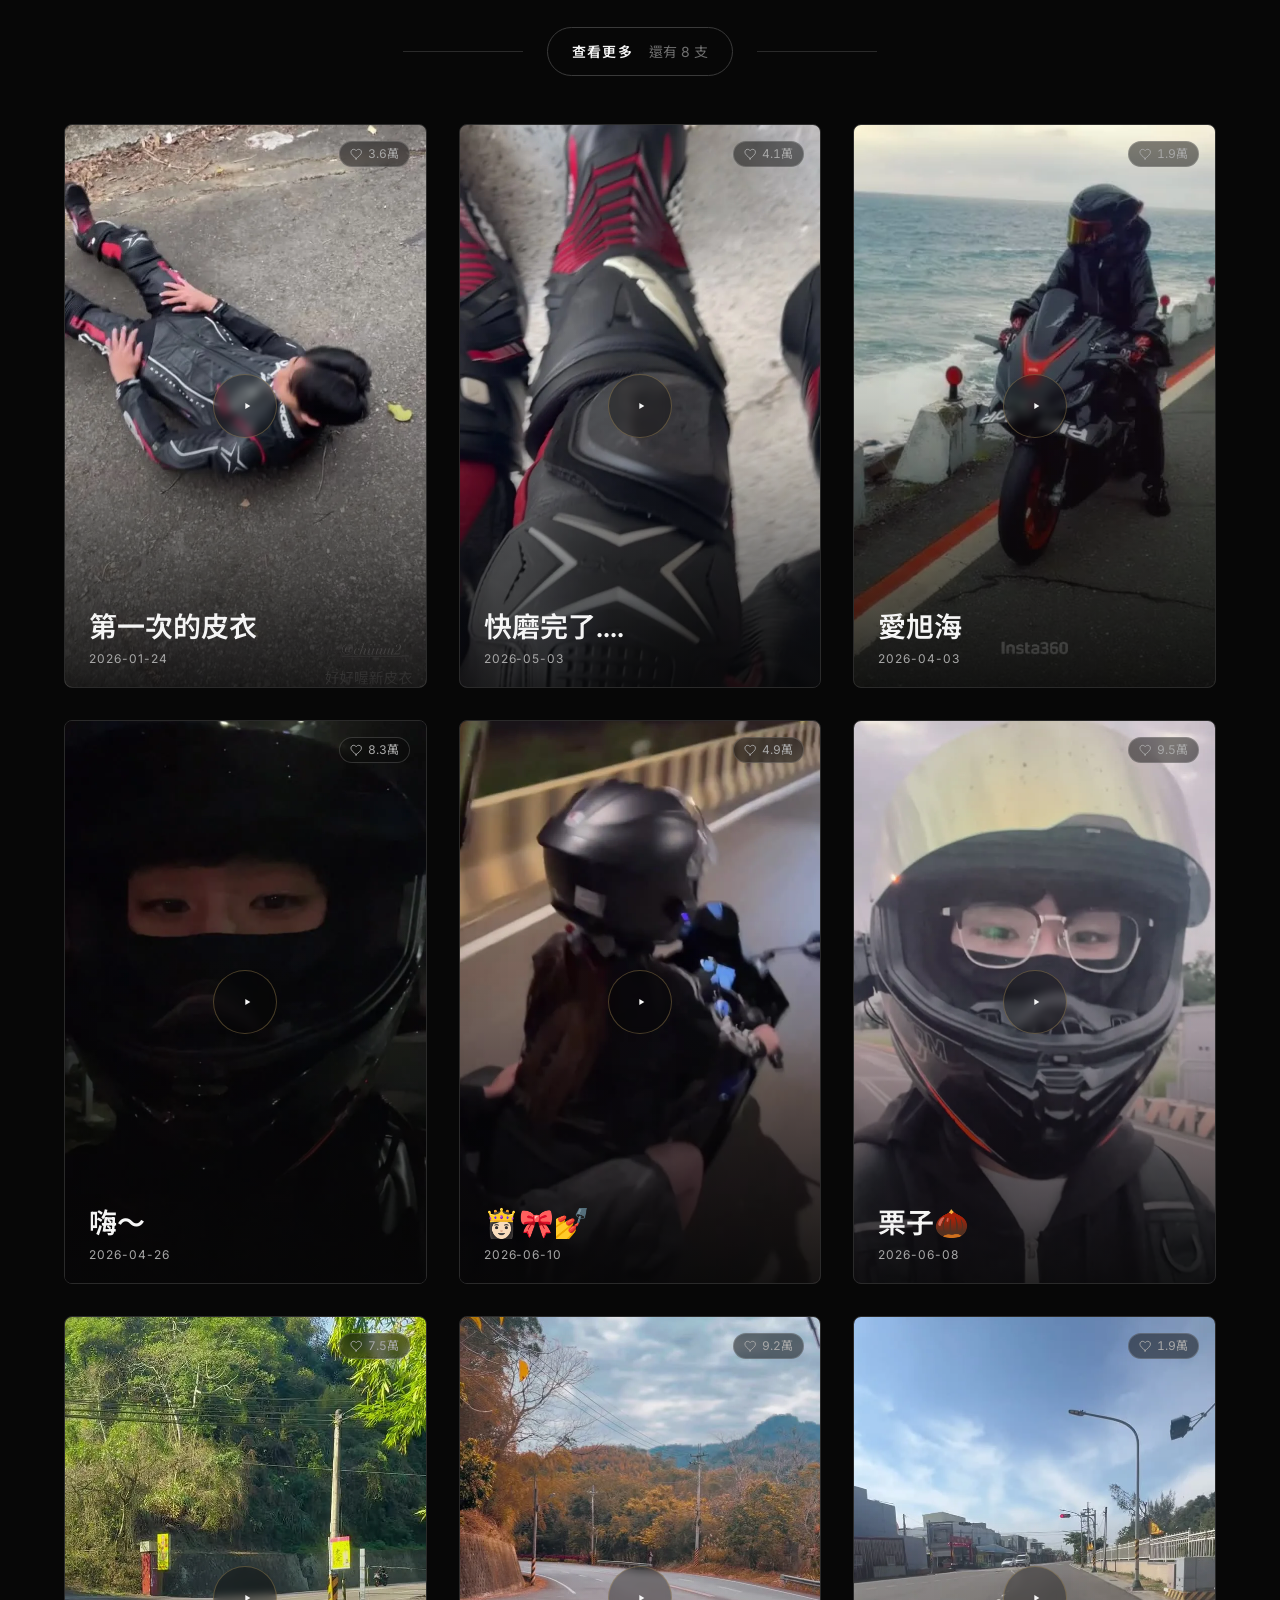
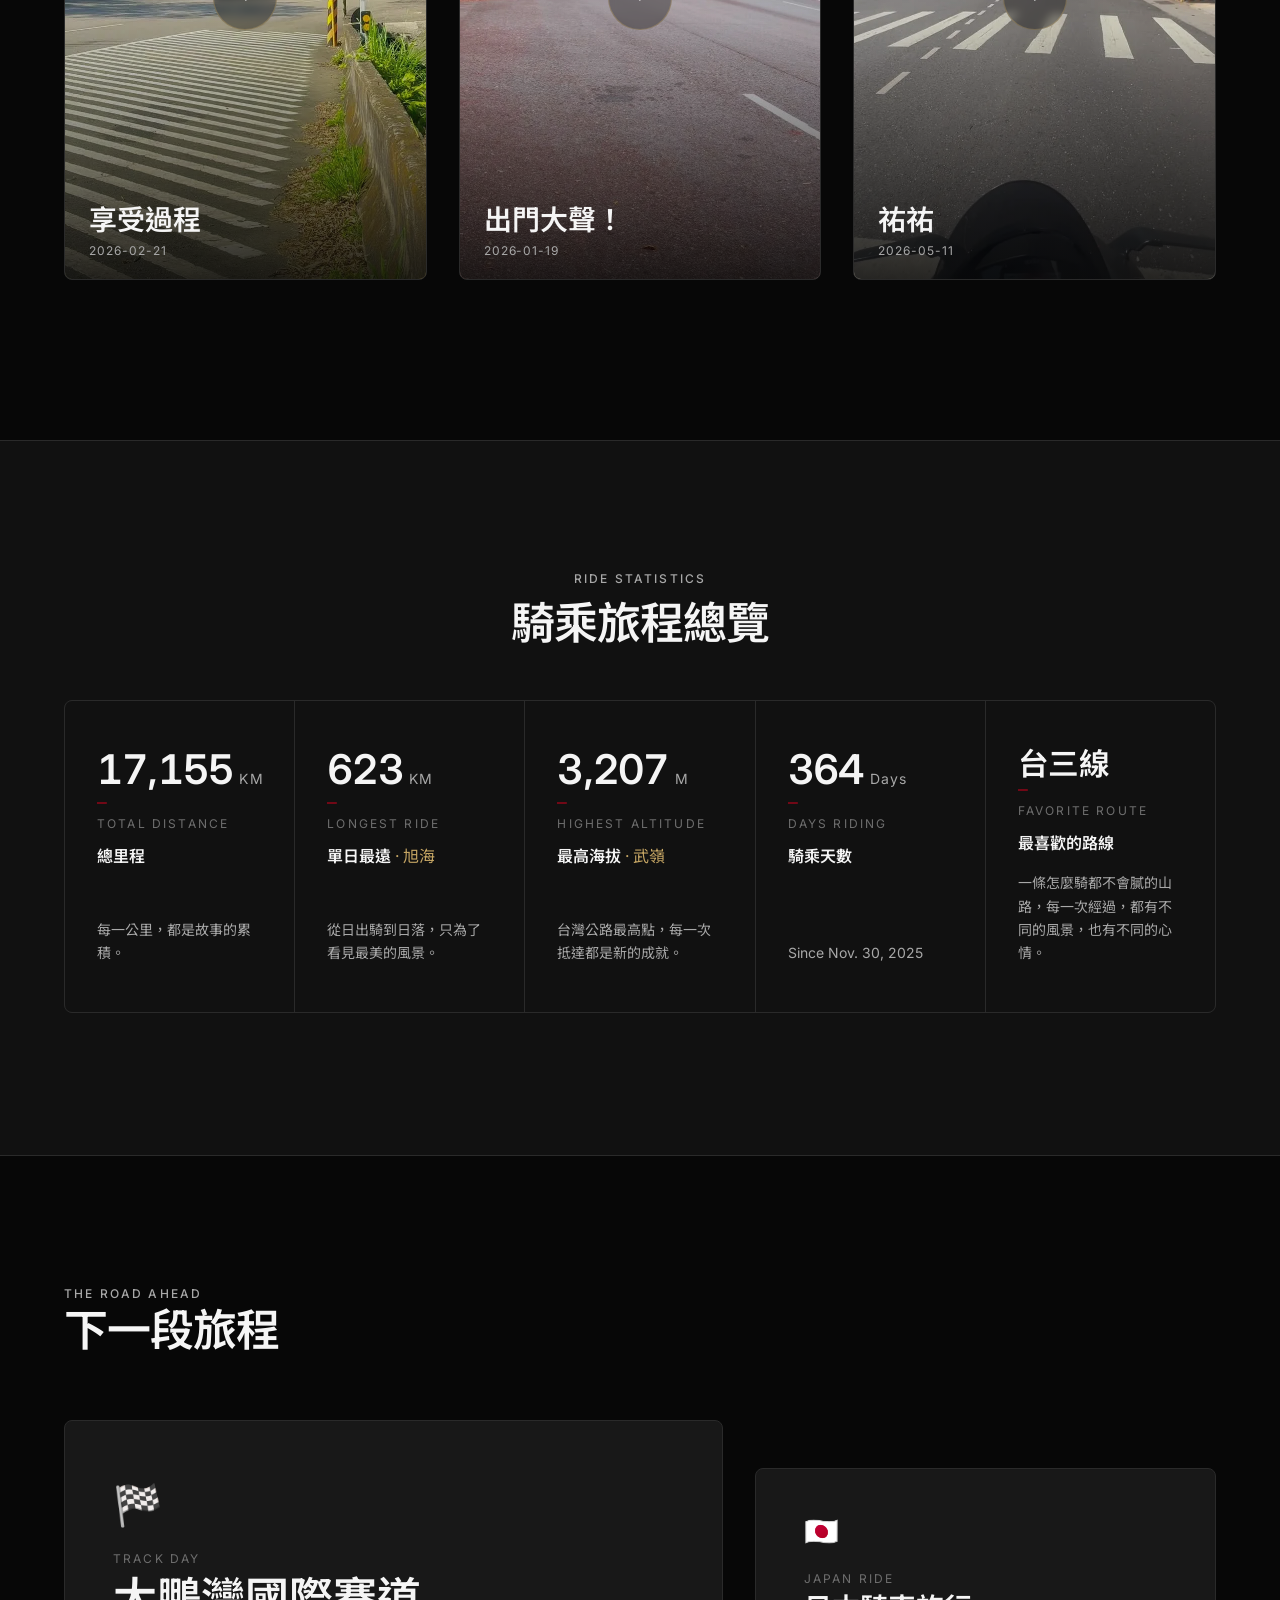
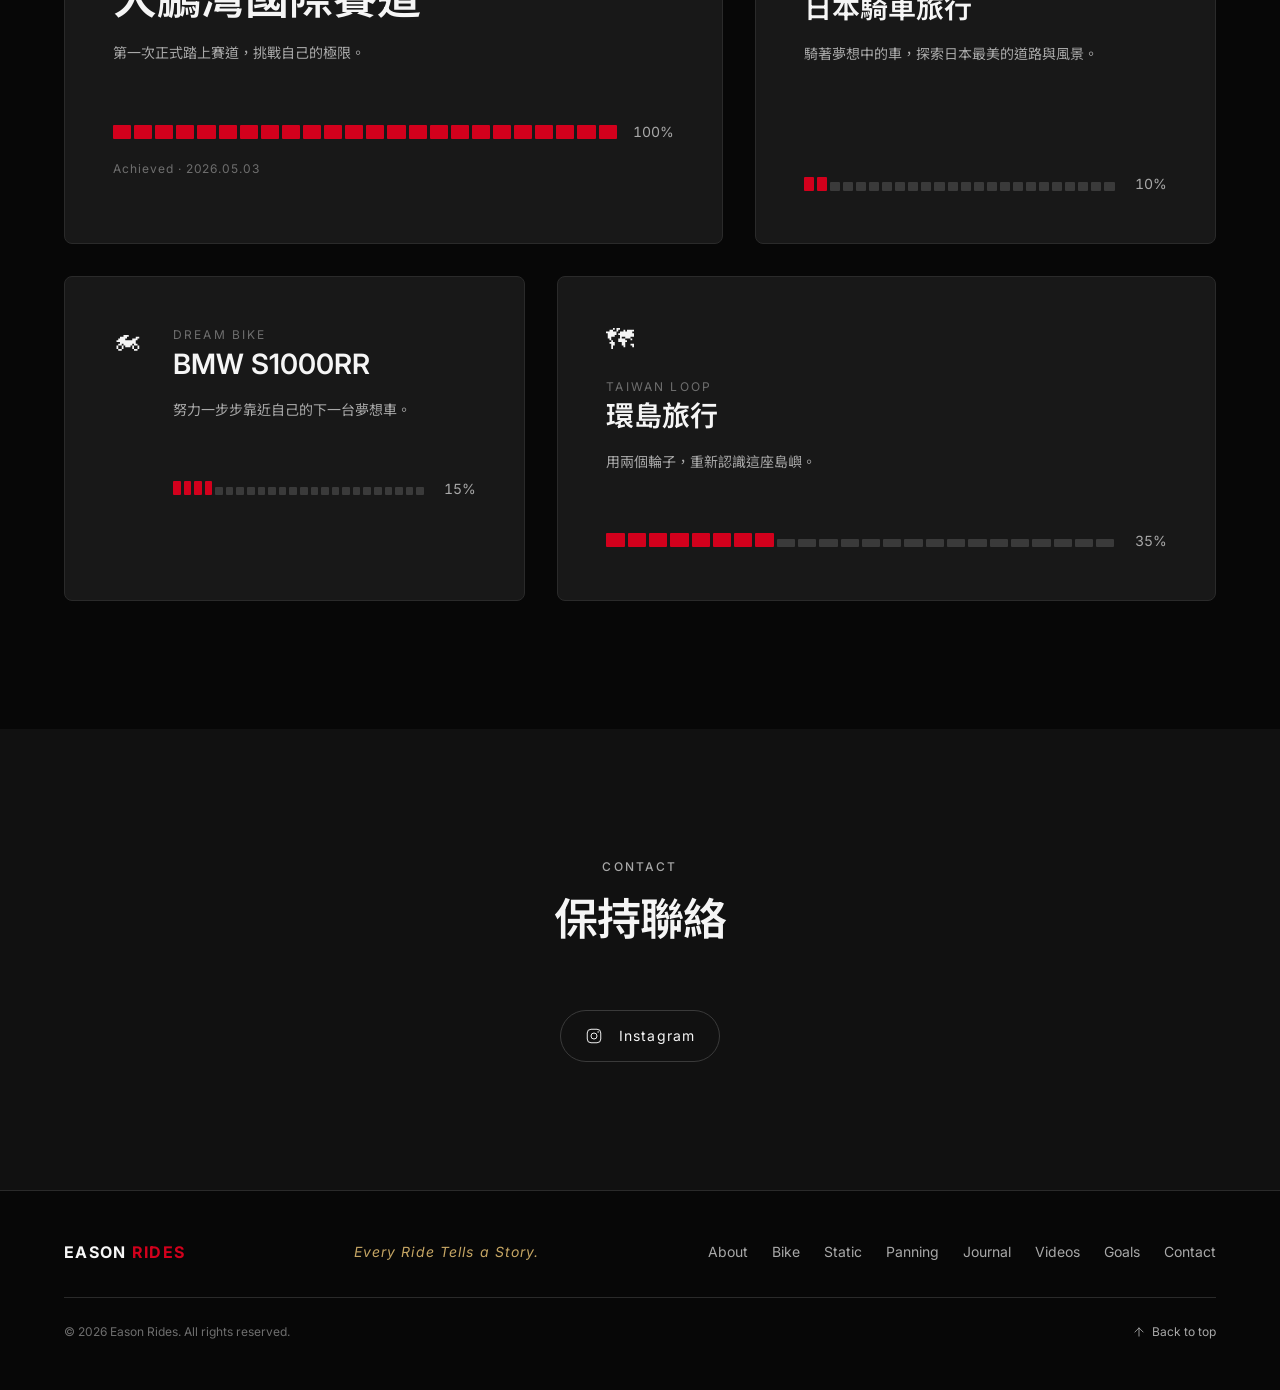
==== commit 6db15263: "圖片全面轉 WebP 省 29% 檔案大小（126 張），更新所有引用路徑，刪除舊 jpg（hero-bike.jpeg 留給社群分享用） - via Claude" ====
--- a/index.html
+++ b/index.html
@@ -36,7 +36,7 @@
   <link rel="icon" href="/assets/icons/favicon.svg" type="image/svg+xml" />
 
   <!-- 提早開始下載 Hero 主視覺（LCP 元素），改善首屏載入速度 -->
-  <link rel="preload" as="image" href="assets/images/hero-bike.jpeg" />
+  <link rel="preload" as="image" href="assets/images/hero-bike.webp" />
 
   <!-- JSON-LD -->
   <script type="application/ld+json">
@@ -144,13 +144,13 @@
       </div>
 
       <div class="hero__visual">
-        <img class="hero__image hero__photo" src="assets/images/hero-bike.jpeg" alt="Eason 騎乘 Aprilia RS660 過彎" loading="eager" fetchpriority="high" />
+        <img class="hero__image hero__photo" src="assets/images/hero-bike.webp" alt="Eason 騎乘 Aprilia RS660 過彎" loading="eager" fetchpriority="high" />
         <video
           class="hero__image hero__video"
           muted
           playsinline
           preload="auto"
-          poster="assets/images/hero-bike.jpeg"
+          poster="assets/images/hero-bike.webp"
           aria-label="Eason 騎車出遊片段——出門大聲！"
         >
           <source src="assets/videos/video-2026-01-19-v06.mp4" type="video/mp4" />
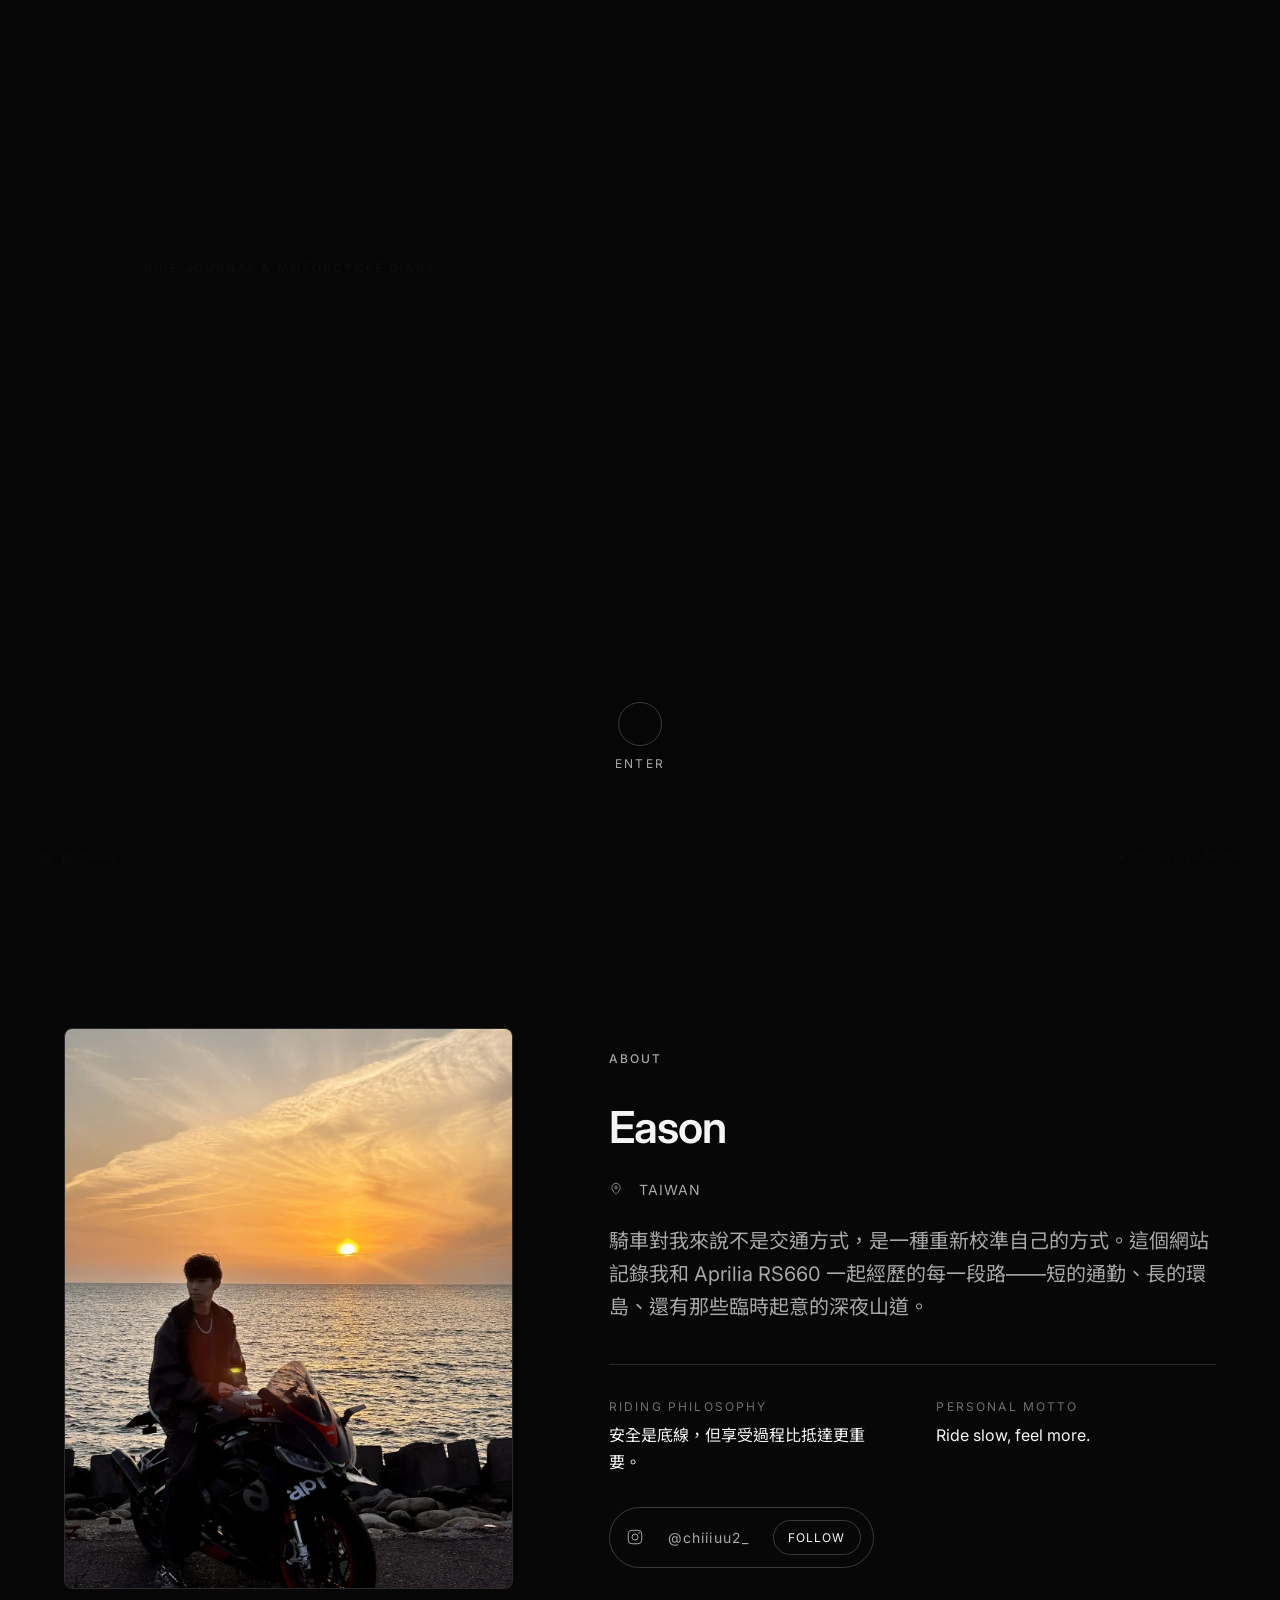
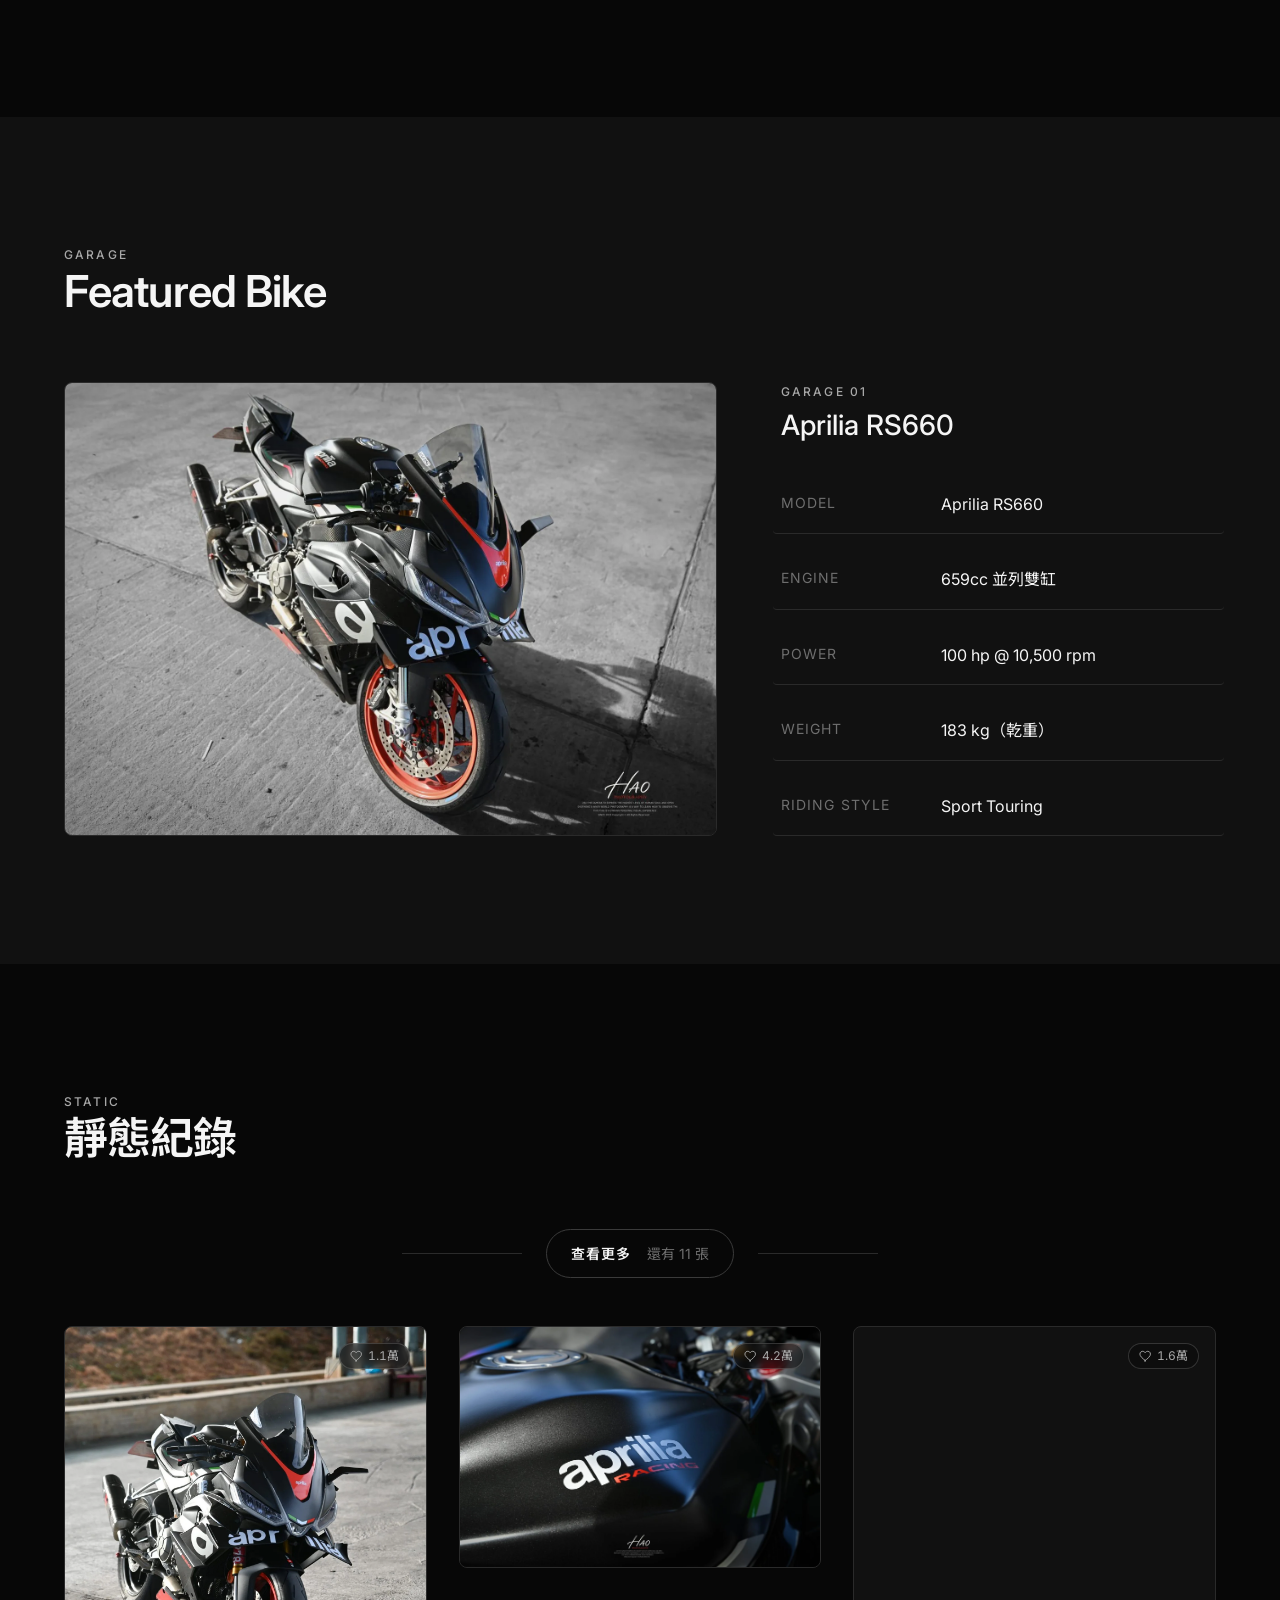
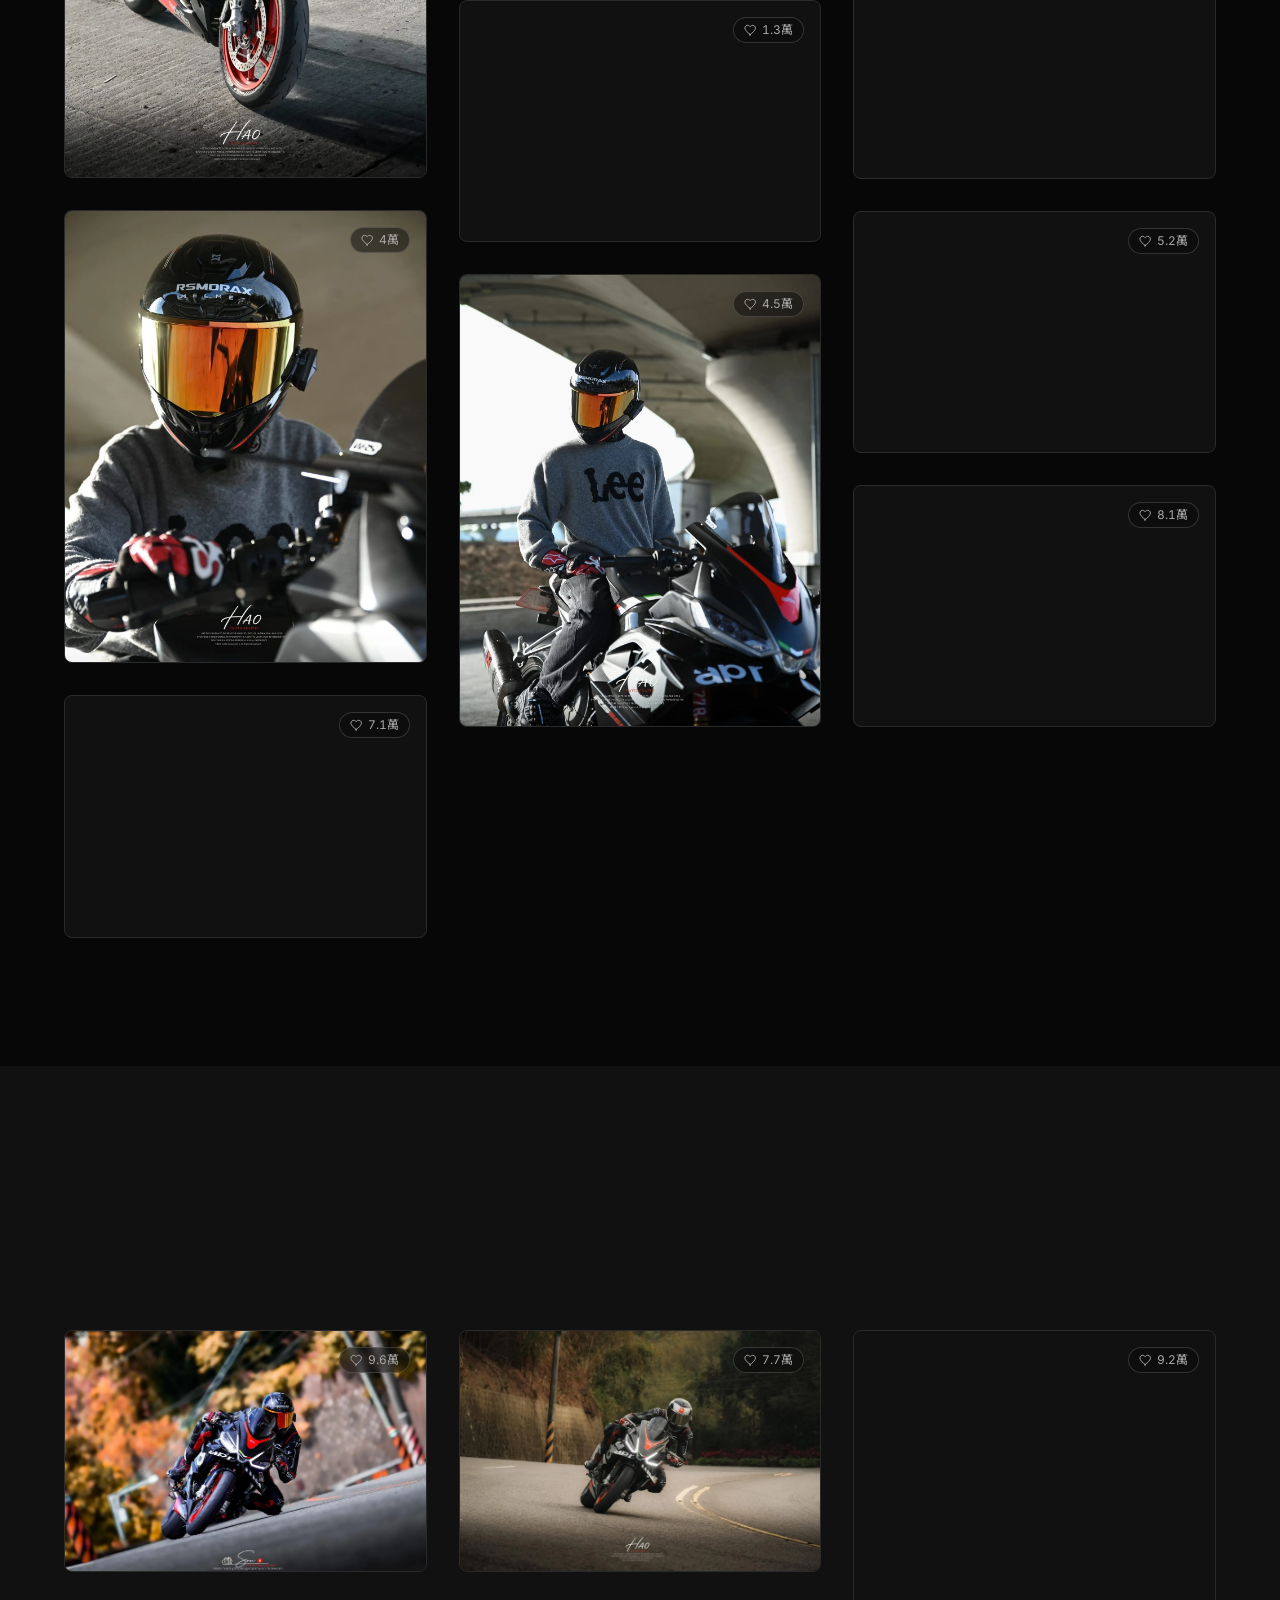
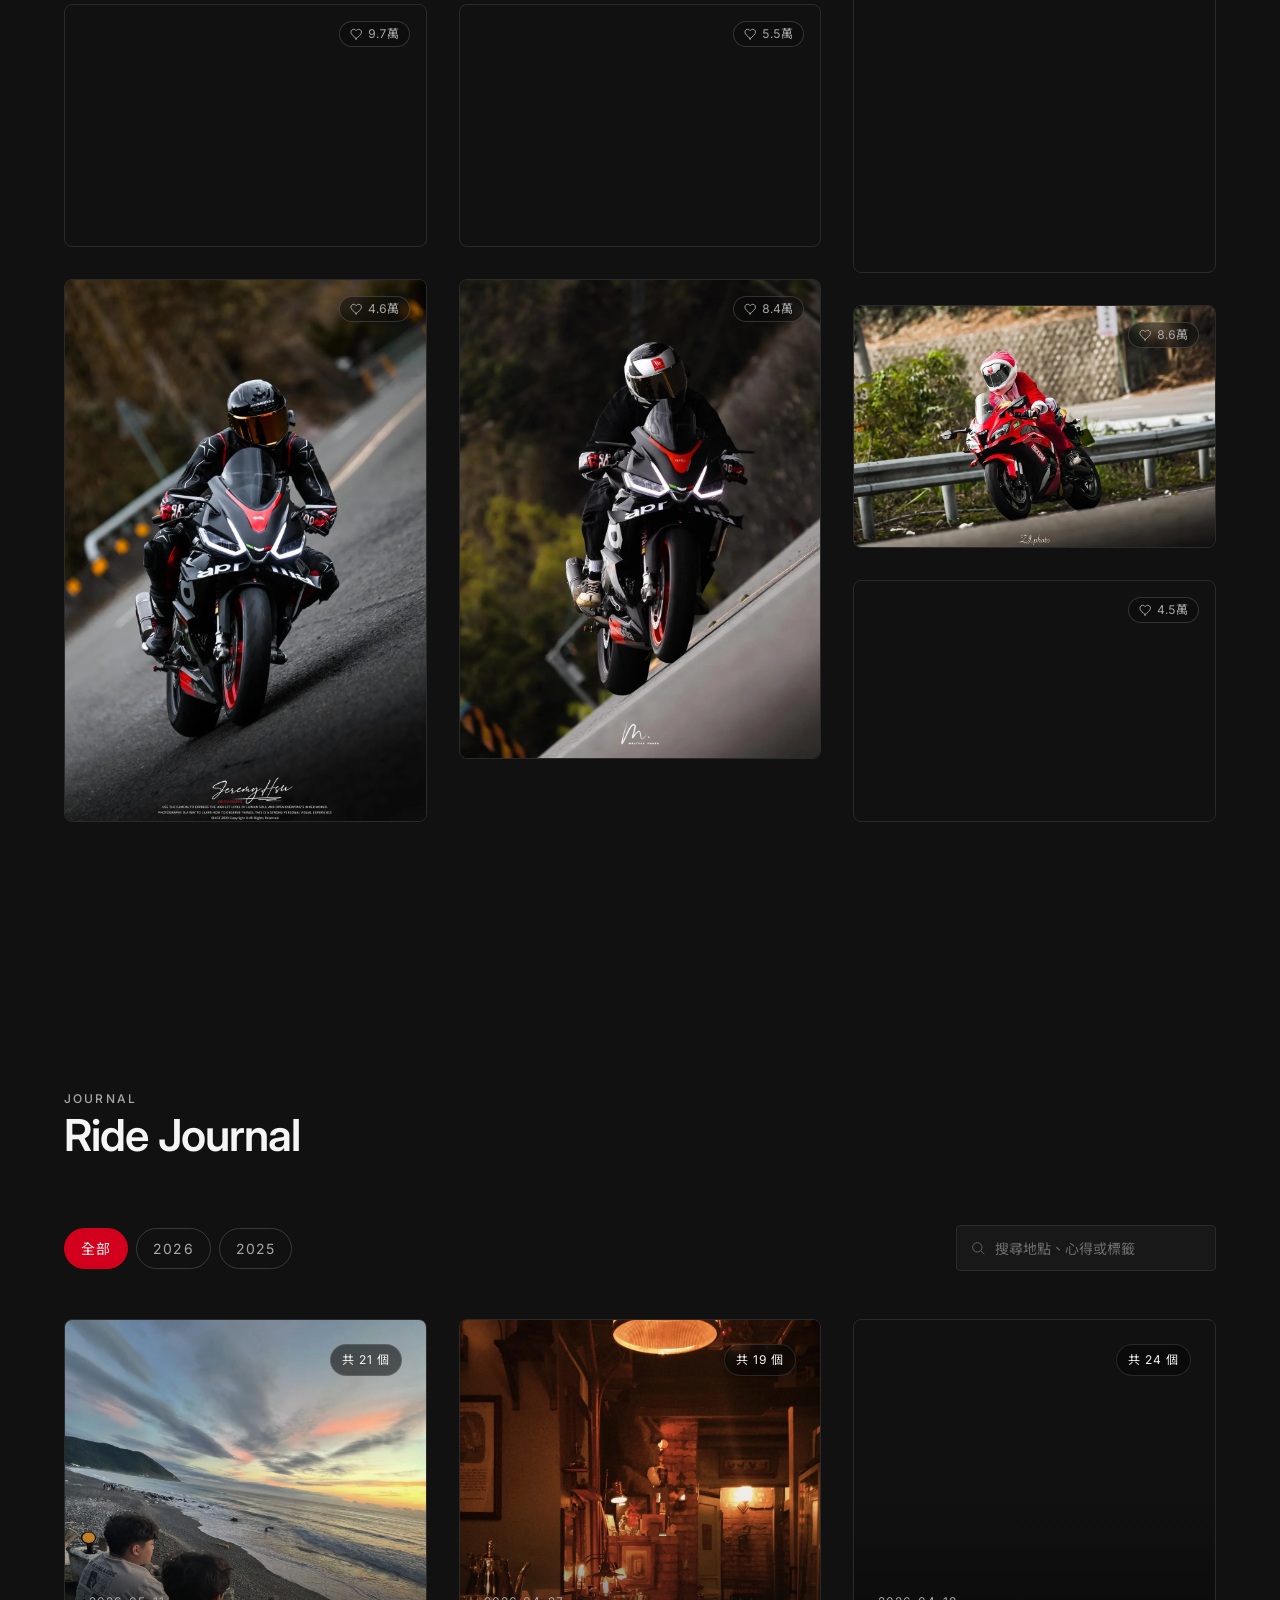
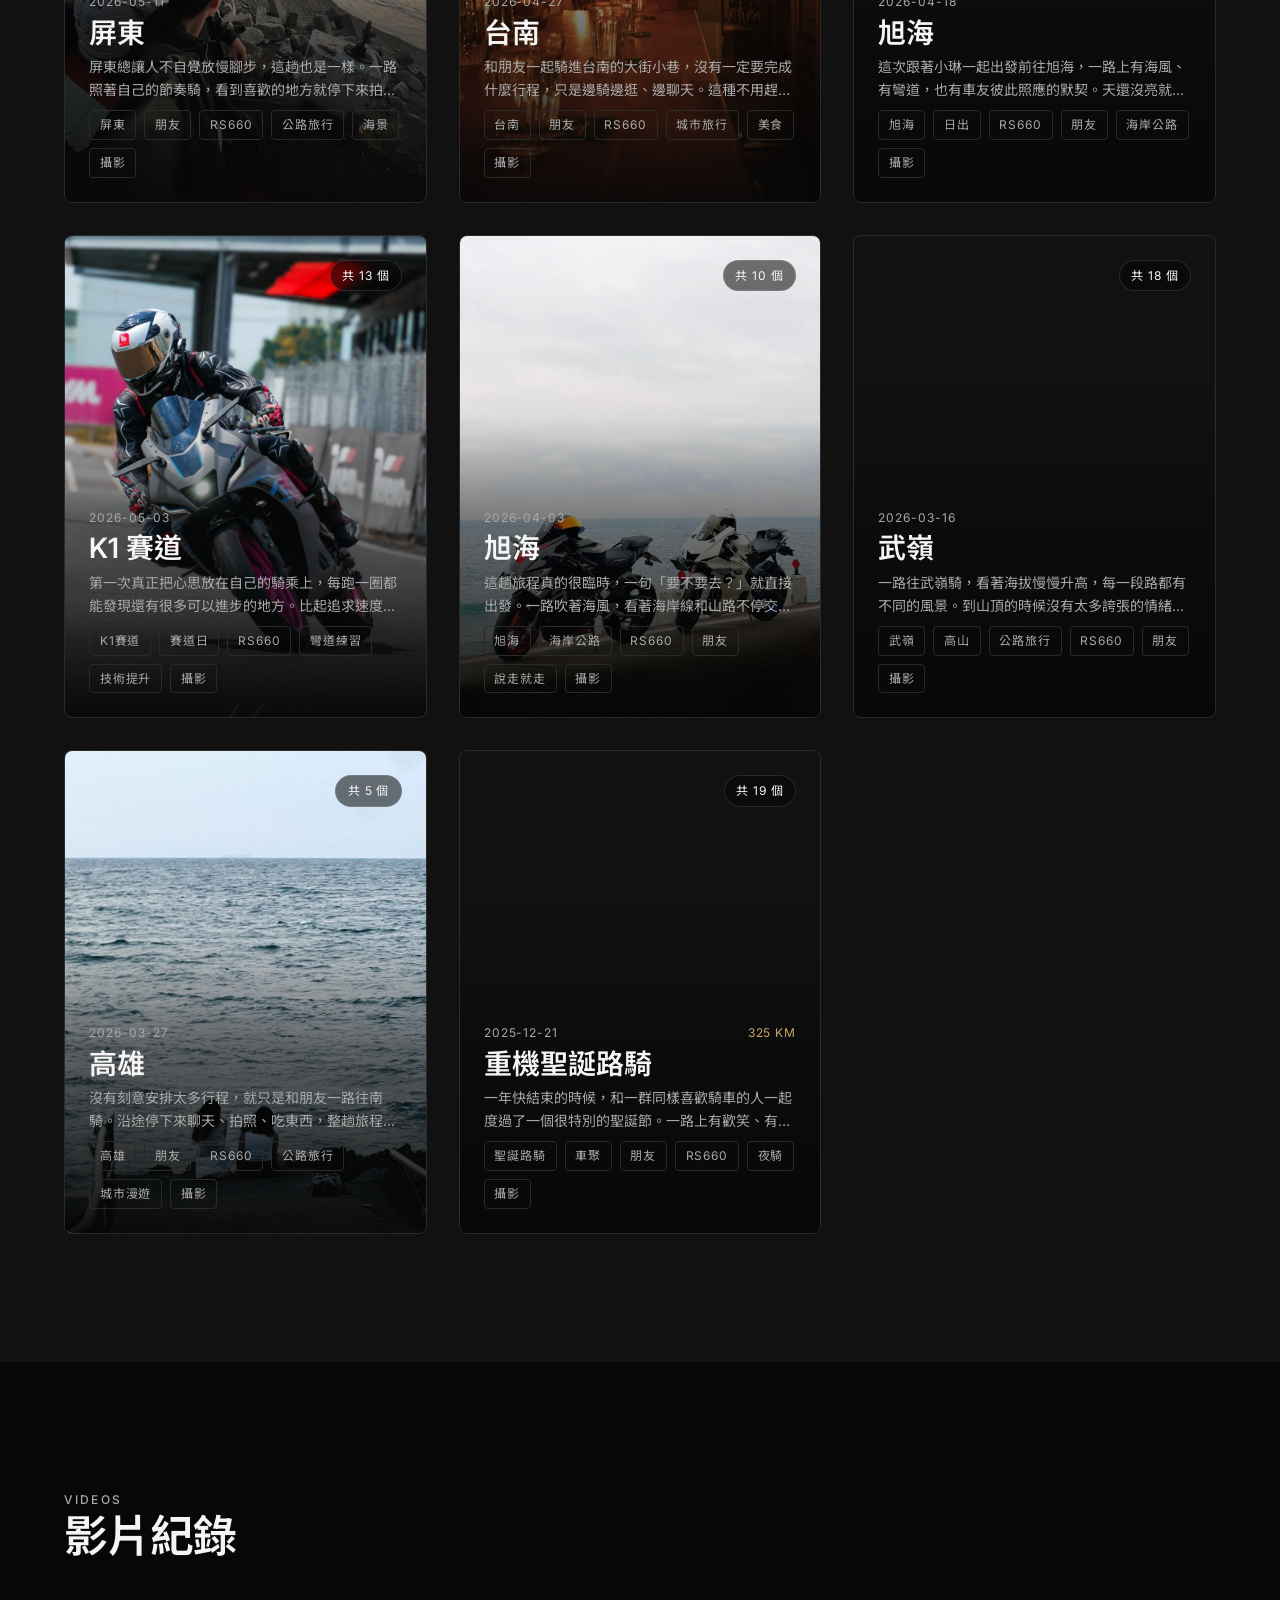
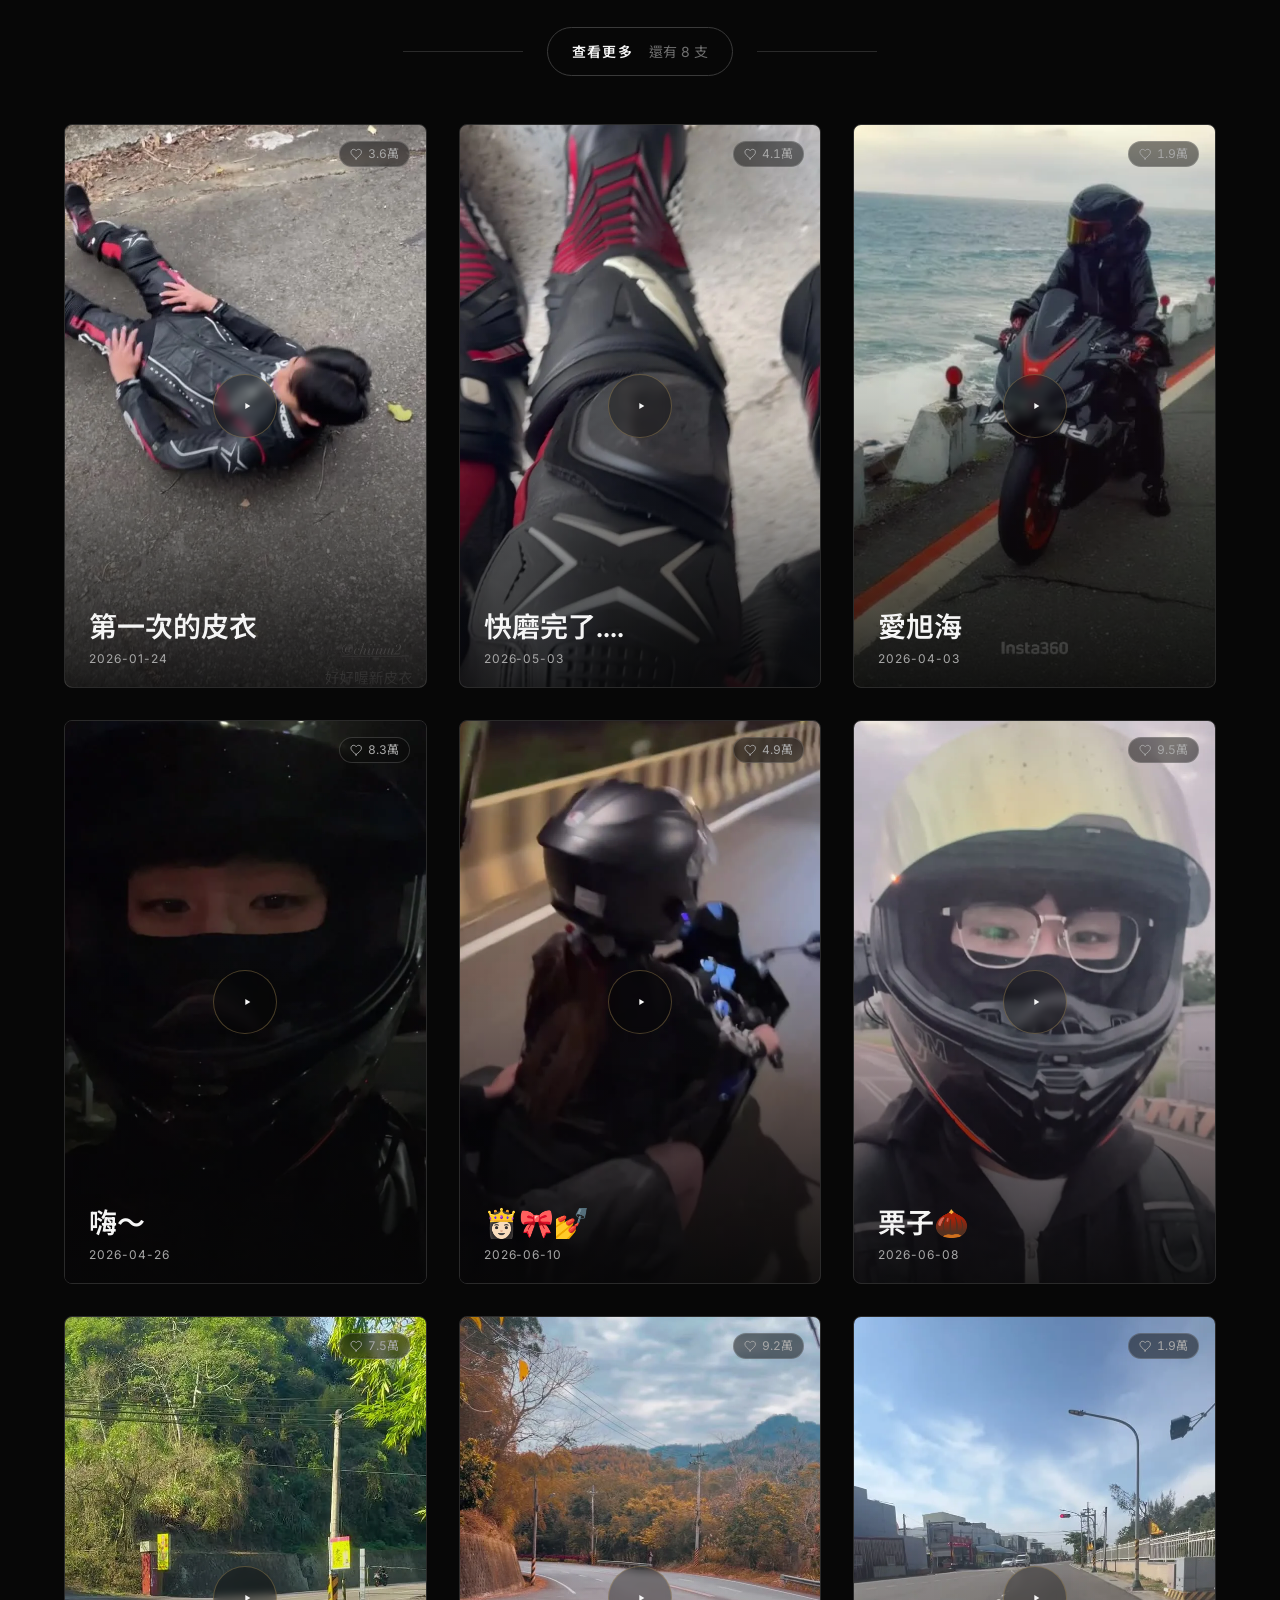
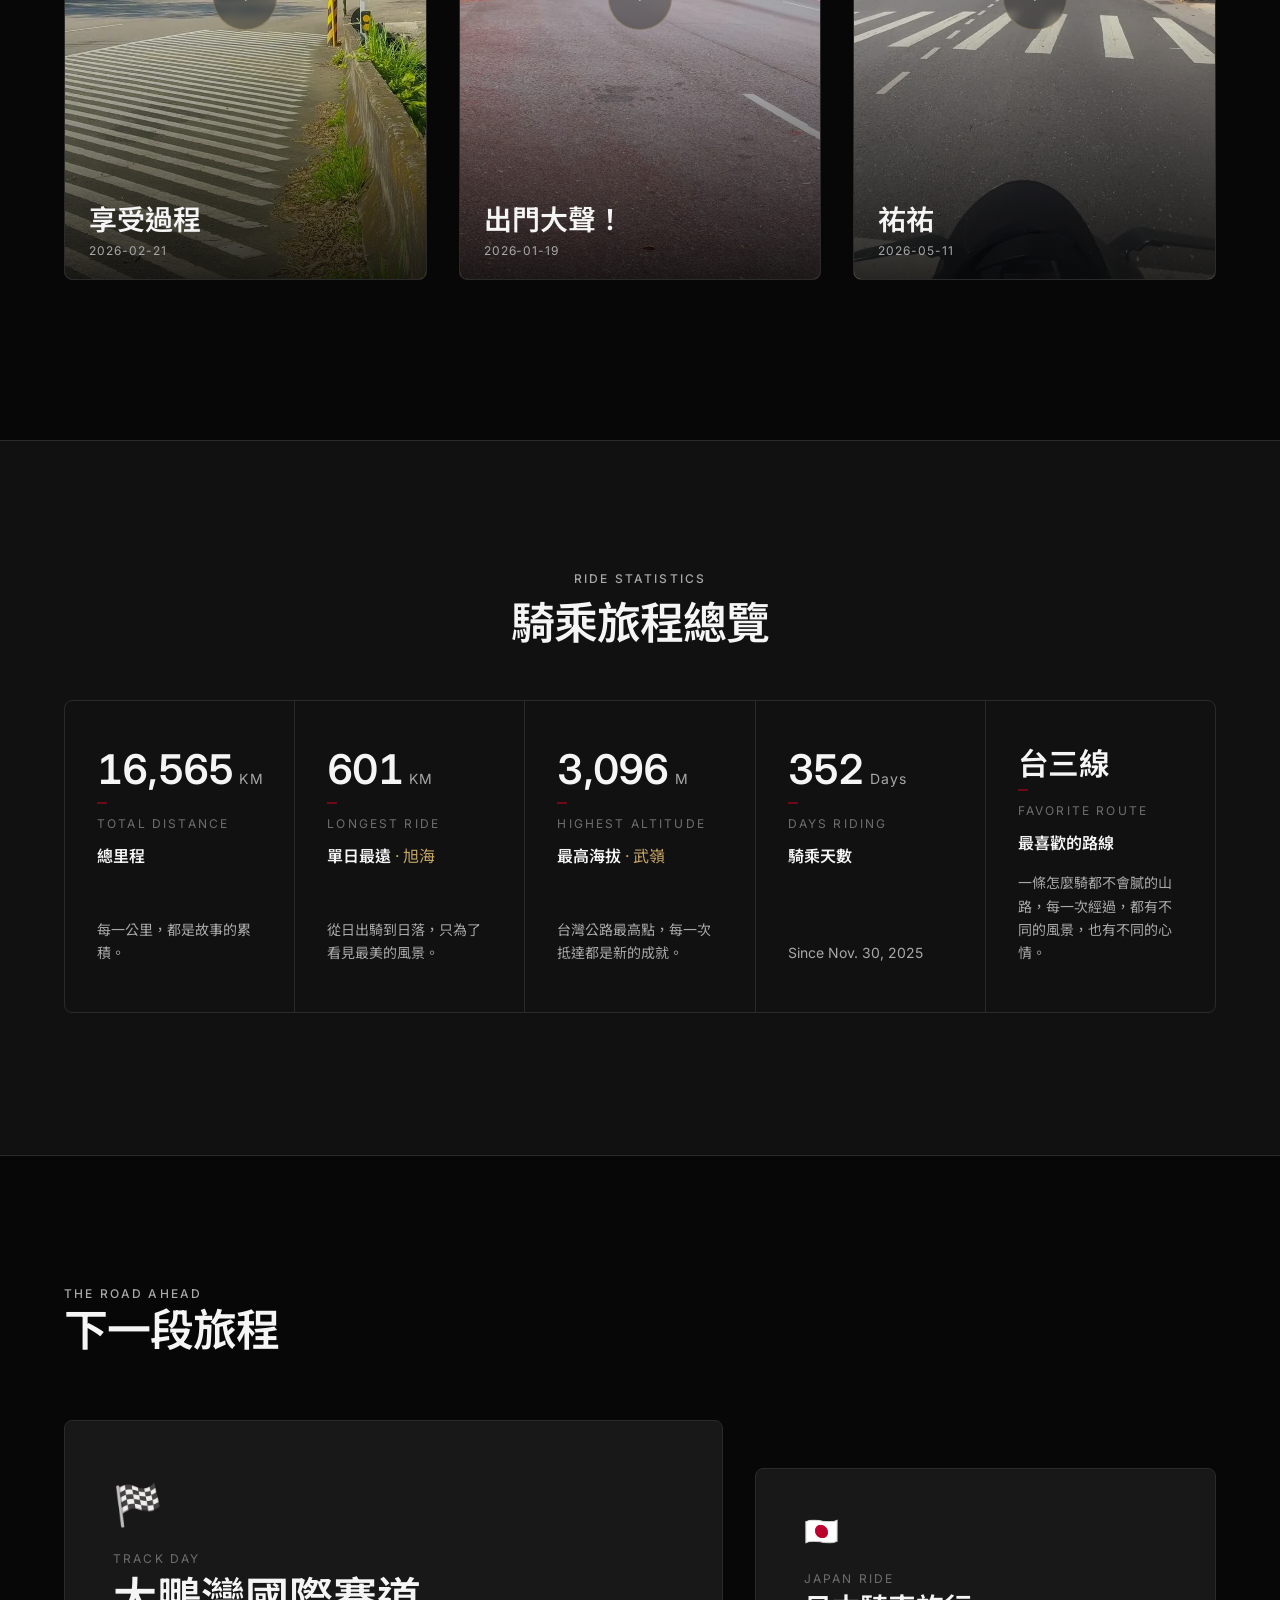
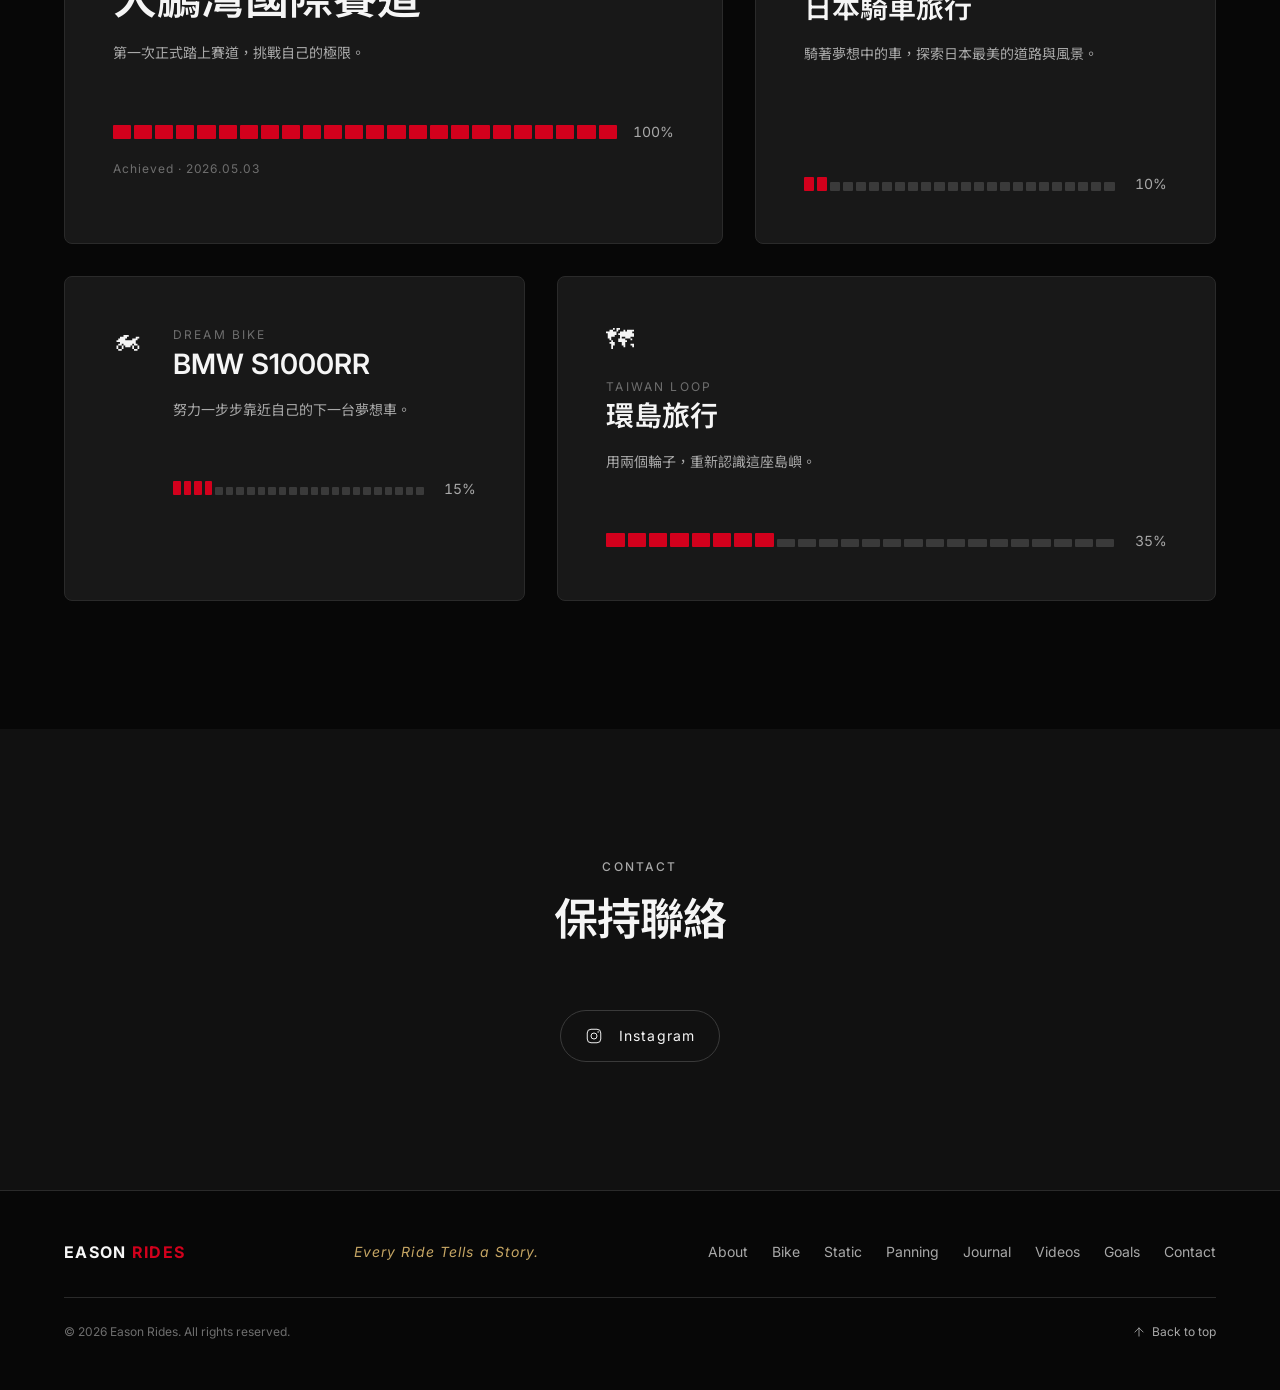
==== commit 87adc4b0: "SEO/品牌能見度：補上 favicon+manifest+theme-color、JSON-LD 串上 IG、常駐 IG 追蹤浮動按鈕 - via Claude" ====
--- a/index.html
+++ b/index.html
@@ -34,6 +34,9 @@
 
   <!-- Favicon -->
   <link rel="icon" href="/assets/icons/favicon.svg" type="image/svg+xml" />
+  <link rel="apple-touch-icon" href="/assets/icons/icon-180.png" />
+  <link rel="manifest" href="/manifest.json" />
+  <meta name="theme-color" content="#070707" />
 
   <!-- 提早開始下載 Hero 主視覺（LCP 元素），改善首屏載入速度 -->
   <link rel="preload" as="image" href="assets/images/hero-bike.webp" />
@@ -45,7 +48,7 @@
     "@type": "Person",
     "name": "Eason",
     "url": "https://eason-rides.vercel.app/",
-    "sameAs": []
+    "sameAs": ["https://www.instagram.com/chiiiuu2_"]
   }
   </script>
 
@@ -58,7 +61,7 @@
   />
 
   <!-- Styles（順序即層疊順序：reset → tokens → base → 導覽/loader → 各區塊） -->
-  <link rel="stylesheet" href="assets/css/bundle.css?v=20260730b" />
+  <link rel="stylesheet" href="assets/css/bundle.css?v=20260730c" />
 </head>
 <body>
   <a class="skip-link" href="#main">跳至主要內容</a>
@@ -303,6 +306,23 @@
     </div>
   </footer>
 
+  <!-- ================= 常駐 IG 追蹤按鈕 ================= -->
+  <a
+    class="ig-float"
+    href="https://www.instagram.com/chiiiuu2_"
+    target="_blank"
+    rel="noopener noreferrer"
+    aria-label="在 Instagram 上追蹤 @chiiiuu2_"
+    data-sfx-tap
+  >
+    <svg class="ig-float__icon" viewBox="0 0 24 24" fill="none" aria-hidden="true">
+      <rect x="3" y="3" width="18" height="18" rx="5" stroke="currentColor" stroke-width="1.4" />
+      <circle cx="12" cy="12" r="4" stroke="currentColor" stroke-width="1.4" />
+      <circle cx="17.5" cy="6.5" r="1" fill="currentColor" />
+    </svg>
+    <span class="ig-float__label">@chiiiuu2_</span>
+  </a>
+
   <!-- ================= Immersive Mode 開關 ================= -->
   <button
     type="button"
--- a/assets/css/bundle.css
+++ b/assets/css/bundle.css
@@ -1 +1 @@
-*,::after,::before{box-sizing:border-box;margin:0;padding:0}html{-webkit-text-size-adjust:100%;scroll-behavior:smooth}@media (prefers-reduced-motion:reduce){html{scroll-behavior:auto}}body{min-height:100vh;line-height:var(--lh-body);-webkit-font-smoothing:antialiased;-moz-osx-font-smoothing:grayscale;overflow-x:hidden}img,picture,svg,video{display:block;max-width:100%}img{height:auto}button,input,select,textarea{font:inherit;color:inherit}button{background:0 0;border:none;cursor:pointer}a{color:inherit;text-decoration:none}ol,ul{list-style:none}h1,h2,h3,h4,h5,h6{font-weight:inherit}:focus-visible{outline:2px solid var(--color-accent);outline-offset:3px}::selection{background:var(--color-accent);color:var(--color-text)}:root{--color-bg:#070707;--color-bg-secondary:#111111;--color-card:#181818;--color-border:#2a2a2a;--color-border-strong:#3a3a3a;--color-text:#f5f5f5;--color-text-secondary:#a8a8a8;--color-text-muted:#6e6e6e;--color-accent:#d2001c;--color-accent-dim:rgba(210, 0, 28, 0.4);--color-accent-deep:#8c0013;--color-gold:#c6a664;--color-gold-dim:rgba(198, 166, 100, 0.35);--font-display:"SF Pro Display","Inter","Noto Sans TC",-apple-system,sans-serif;--font-body:"Inter","Noto Sans TC",-apple-system,sans-serif;--fs-hero:clamp(2.75rem, 6vw + 1rem, 6.5rem);--fs-h1:clamp(2.25rem, 4vw + 1rem, 4rem);--fs-h2:clamp(1.75rem, 2.5vw + 1rem, 2.75rem);--fs-h3:clamp(1.25rem, 1.2vw + 1rem, 1.75rem);--fs-body-lg:clamp(1.05rem, 0.6vw + 0.9rem, 1.25rem);--fs-body:1rem;--fs-small:0.875rem;--fs-caption:0.75rem;--lh-tight:1.05;--lh-heading:1.2;--lh-body:1.65;--tracking-tight:-0.02em;--tracking-normal:0;--tracking-wide:0.08em;--tracking-wider:0.18em;--space-1:0.5rem;--space-2:1rem;--space-3:1.5rem;--space-4:2rem;--space-5:3rem;--space-6:4rem;--space-7:6rem;--space-8:8rem;--space-9:12rem;--container-max:1440px;--container-padding:clamp(1.5rem, 5vw, 6rem);--nav-height:88px;--nav-height-scrolled:72px;--ease-out:cubic-bezier(0.16, 1, 0.3, 1);--ease-in-out:cubic-bezier(0.65, 0, 0.35, 1);--duration-fast:250ms;--duration-base:700ms;--duration-slow:1000ms;--shadow-card:0 20px 60px rgba(0, 0, 0, 0.55);--shadow-accent:0 8px 30px rgba(210, 0, 28, 0.25);--shadow-gold:0 0 0 1px rgba(198, 166, 100, 0.4);--radius-sm:4px;--radius-md:8px;--radius-lg:16px;--z-nav:100;--z-lightbox:200;--z-loader:300}@media (prefers-reduced-motion:reduce){:root{--duration-fast:1ms;--duration-base:1ms;--duration-slow:1ms}}body{background:var(--color-bg);color:var(--color-text);font-family:var(--font-body);font-size:var(--fs-body)}.container{max-width:var(--container-max);margin-inline:auto;padding-inline:var(--container-padding)}.eyebrow{font-size:var(--fs-caption);letter-spacing:var(--tracking-wider);text-transform:uppercase;color:var(--color-text-secondary);font-weight:500}.h1,h1{font-family:var(--font-display);font-size:var(--fs-h1);line-height:var(--lh-tight);letter-spacing:var(--tracking-tight);font-weight:600}.h2,h2{font-family:var(--font-display);font-size:var(--fs-h2);line-height:var(--lh-heading);letter-spacing:var(--tracking-tight);font-weight:600}.h3,h3{font-family:var(--font-display);font-size:var(--fs-h3);line-height:var(--lh-heading);font-weight:500}p{color:var(--color-text-secondary);font-size:var(--fs-body-lg)}.section{padding-block:var(--space-8);position:relative;scroll-margin-top:88px}.section-head{margin-bottom:var(--space-6)}.btn{display:inline-flex;align-items:center;gap:var(--space-2);padding:.9rem 1.75rem;font-size:var(--fs-small);letter-spacing:var(--tracking-wide);text-transform:uppercase;font-weight:600;border-radius:var(--radius-sm);border:1px solid var(--color-border-strong);transition:transform var(--duration-fast) var(--ease-out),box-shadow var(--duration-fast) var(--ease-out),background var(--duration-fast) var(--ease-out),border-color var(--duration-fast) var(--ease-out)}.btn:hover{transform:translateY(-2px)}.btn:active{transform:scale(.97)}.btn-primary{background:var(--color-accent);border-color:var(--color-accent);color:var(--color-text)}.btn-primary:hover{box-shadow:var(--shadow-accent)}.btn-ghost{background:0 0;color:var(--color-text)}.btn-ghost:hover{border-color:var(--color-text);background:rgba(255,255,255,.04)}.btn-icon{width:1em;height:1em;transition:transform var(--duration-fast) var(--ease-out)}.btn:hover .btn-icon{transform:translateX(3px)}[data-reveal]{opacity:0;transform:translateY(40px);transition:opacity var(--duration-base) var(--ease-out),transform var(--duration-base) var(--ease-out)}[data-reveal].is-visible{opacity:1;transform:translateY(0)}[data-reveal=scale]{transform:scale(1.08);transition:opacity var(--duration-slow) var(--ease-out),transform var(--duration-slow) var(--ease-out)}[data-reveal=scale].is-visible{transform:scale(1)}@media (prefers-reduced-motion:reduce){[data-reveal]{opacity:1;transform:none;transition:none}}.media-placeholder{position:relative;width:100%;height:100%;min-height:240px;display:flex;flex-direction:column;align-items:center;justify-content:center;gap:var(--space-2);background:repeating-linear-gradient(45deg,transparent,transparent 18px,rgba(255,255,255,.025) 18px,rgba(255,255,255,.025) 19px),var(--color-bg-secondary);color:var(--color-text-muted);text-align:center}.media-placeholder__icon{width:32px;height:32px;opacity:.5}.media-placeholder__label{font-size:var(--fs-caption);letter-spacing:var(--tracking-wide);text-transform:uppercase;max-width:22ch}.media{position:relative;width:100%;height:100%;overflow:hidden}.media .media-placeholder{position:absolute;inset:0}.media__img{position:absolute;inset:0;width:100%;height:100%;object-fit:cover;opacity:0;transition:opacity var(--duration-base) var(--ease-out)}.media--loaded .media__img{opacity:1}.media--loaded .media-placeholder{opacity:0;transition:opacity var(--duration-fast) var(--ease-out)}.tag{display:inline-flex;align-items:center;font-size:var(--fs-caption);letter-spacing:var(--tracking-wide);text-transform:uppercase;color:var(--color-text-secondary);border:1px solid var(--color-border);border-radius:var(--radius-sm);padding:.25rem .6rem}.sr-only{position:absolute;width:1px;height:1px;padding:0;margin:-1px;overflow:hidden;clip:rect(0,0,0,0);white-space:nowrap;border:0}.skip-link{position:fixed;top:-100%;left:var(--space-2);z-index:var(--z-loader);background:var(--color-accent);color:var(--color-text);padding:var(--space-2) var(--space-3);border-radius:var(--radius-sm);transition:top var(--duration-fast) var(--ease-out)}.skip-link:focus{top:var(--space-2)}.nav{position:fixed;top:0;left:0;right:0;z-index:var(--z-nav);height:var(--nav-height);display:flex;align-items:center;background:0 0;opacity:0;transition:height var(--duration-fast) var(--ease-out),background var(--duration-fast) var(--ease-out),backdrop-filter var(--duration-fast) var(--ease-out),opacity .6s var(--ease-out)}.nav.is-revealed{opacity:1}.nav.is-scrolled{height:var(--nav-height-scrolled);background:rgba(7,7,7,.78);backdrop-filter:blur(16px);-webkit-backdrop-filter:blur(16px)}.nav::after{content:"";position:absolute;left:0;right:0;bottom:0;height:1px;background:linear-gradient(90deg,transparent,var(--color-border-strong) 20%,var(--color-gold-dim) 50%,var(--color-border-strong) 80%,transparent);opacity:0;transition:opacity var(--duration-fast) var(--ease-out)}.nav.is-scrolled::after{opacity:1}.nav__inner{width:100%;display:flex;align-items:center;justify-content:space-between}.nav__logo{font-family:var(--font-display);font-size:1.15rem;font-weight:700;letter-spacing:var(--tracking-wide);text-transform:uppercase}.nav__logo span{color:var(--color-accent)}.nav__links{display:flex;align-items:center;gap:var(--space-5)}.nav__link{position:relative;font-size:var(--fs-small);letter-spacing:var(--tracking-wide);text-transform:uppercase;color:var(--color-text-secondary);padding-block:0.35rem;transition:color var(--duration-fast) var(--ease-out)}.nav__link::after{content:"";position:absolute;left:0;bottom:0;width:100%;height:1px;background:var(--color-gold);transform:scaleX(0);transform-origin:right;transition:transform var(--duration-fast) var(--ease-out)}.nav__link.is-active,.nav__link:focus-visible,.nav__link:hover{color:var(--color-text)}.nav__link.is-active::after,.nav__link:focus-visible::after,.nav__link:hover::after{transform:scaleX(1);transform-origin:left}.nav__toggle{display:none;flex-direction:column;gap:5px;width:28px;z-index:var(--z-nav)}.nav__toggle span{display:block;height:1.5px;width:100%;background:var(--color-text);transition:transform var(--duration-fast) var(--ease-out),opacity var(--duration-fast) var(--ease-out)}.nav__toggle[aria-expanded=true] span:first-child{transform:translateY(6.5px) rotate(45deg)}.nav__toggle[aria-expanded=true] span:nth-child(2){opacity:0}.nav__toggle[aria-expanded=true] span:nth-child(3){transform:translateY(-6.5px) rotate(-45deg)}@media (max-width:768px){.nav__toggle{display:flex}.nav__links{position:fixed;inset:0;z-index:90;background:var(--color-bg);flex-direction:column;justify-content:center;gap:var(--space-5);transform:translateX(100%);transition:transform var(--duration-base) var(--ease-in-out)}.nav__links.is-open{transform:translateX(0)}.nav__link{font-size:var(--fs-h3)}}.loader{position:fixed;inset:0;z-index:var(--z-loader);display:flex;align-items:center;justify-content:center;background-color:rgba(7,7,7,.96);transition:background-color .7s var(--ease-in-out)}.loader.is-fading{background-color:rgba(7,7,7,0)}.loader.is-done{visibility:hidden;pointer-events:none}.loader__content{position:relative;text-align:center;opacity:0;transform:translateY(6px);transition:opacity 950ms var(--ease-out),transform 950ms var(--ease-out)}.loader__content::before{content:"";position:absolute;left:50%;top:50%;width:360px;height:200px;transform:translate(-50%,-50%) scale(.85);background:radial-gradient(ellipse at center,rgba(198,166,100,.16) 0,transparent 70%);opacity:0;transition:opacity .8s var(--ease-out),transform 1s var(--ease-out);pointer-events:none;z-index:-1}.loader__content.is-visible::before{opacity:1;transform:translate(-50%,-50%) scale(1)}.loader__sweep{display:block;width:64px;height:1px;margin:0 auto var(--space-2);background:var(--color-gold);transform:scaleX(0);transform-origin:center;opacity:0}.loader__content.is-visible .loader__sweep{animation:loaderSweep 750ms var(--ease-out) forwards}@keyframes loaderSweep{0%{transform:scaleX(0);opacity:.3}55%{transform:scaleX(1.15);opacity:1}78%{transform:scaleX(.92)}100%{transform:scaleX(1);opacity:1}}@media (prefers-reduced-motion:reduce){.loader__content.is-visible .loader__sweep{animation:none;transform:scaleX(1);opacity:1}}.loader__content.is-visible{opacity:1;transform:translateY(0)}.loader__content.is-hiding{opacity:0;transform:translateY(0);transition:opacity 420ms var(--ease-in-out)}.loader__logo{font-family:var(--font-display);font-size:clamp(1.75rem, 3.4vw, 2.75rem);font-weight:600;letter-spacing:var(--tracking-wide);color:var(--color-text)}.loader__logo span{color:var(--color-accent)}.loader__tagline{margin-top:var(--space-2);font-style:italic;font-size:var(--fs-small);letter-spacing:var(--tracking-wide);color:var(--color-gold)}.loader__enter{position:absolute;left:50%;bottom:14%;transform:translateX(-50%);display:flex;flex-direction:column;align-items:center;gap:var(--space-1);background:0 0;border:none;cursor:pointer;color:var(--color-text-secondary);animation:loaderEnterPulse 2.4s var(--ease-in-out) infinite}.loader__enter-ring{width:44px;height:44px;border-radius:50%;border:1px solid var(--color-border-strong);transition:border-color var(--duration-fast) var(--ease-out),transform var(--duration-fast) var(--ease-out)}.loader__enter:focus-visible .loader__enter-ring,.loader__enter:hover .loader__enter-ring{border-color:var(--color-gold);transform:scale(1.06)}.loader__enter-label{font-size:var(--fs-caption);letter-spacing:var(--tracking-wider);text-transform:uppercase}.loader__enter.is-hidden{opacity:0;pointer-events:none;transition:opacity .3s var(--ease-out)}@keyframes loaderEnterPulse{0%,100%{opacity:.55}50%{opacity:1}}@media (prefers-reduced-motion:reduce){.loader__enter{animation:none;opacity:.85}}@media (prefers-reduced-motion:reduce){.loader{display:none}}.hero{position:relative;min-height:100vh;display:grid;grid-template-columns:minmax(0,1.1fr) minmax(0,1fr);align-items:stretch;background:var(--color-bg);overflow:hidden}.hero__content{display:flex;flex-direction:column;justify-content:center;gap:var(--space-4);padding:calc(var(--nav-height) + var(--space-5)) var(--container-padding) var(--space-6)}.hero__mark{display:flex;align-items:center;gap:var(--space-2)}.hero__mark-line{width:64px;height:1px;background:var(--color-gold);transform-origin:left;transform:scaleX(0)}.hero__eyebrow{font-size:var(--fs-caption);letter-spacing:var(--tracking-wider);text-transform:uppercase;color:var(--color-text-secondary)}.hero__title{font-family:var(--font-display);font-size:clamp(2rem, 5vw + .5rem, 5.5rem);line-height:var(--lh-tight);letter-spacing:var(--tracking-tight);font-weight:600;white-space:nowrap}.hero__tagline{font-size:var(--fs-body-lg);line-height:1.6;color:var(--color-text-secondary);max-width:38ch}.hero__slogan{font-style:italic;font-size:var(--fs-small);letter-spacing:var(--tracking-wide);color:var(--color-gold)}.hero__actions{margin-top:var(--space-2)}.hero__visual{position:relative;overflow:hidden;background:var(--color-bg-secondary)}.hero__image{position:absolute;inset:0;width:100%;height:100%;object-fit:cover;object-position:center}.hero__photo,.hero__video{transition:opacity .9s var(--ease-out)}.hero__video{opacity:0}.hero__visual.is-video-active .hero__video{opacity:1}.hero__visual.is-video-active .hero__photo{opacity:0}.hero__visual.is-igniting .hero__image{animation:heroIgnite 550ms var(--ease-out)}@keyframes heroIgnite{0%{transform:scale(1);filter:brightness(1)}35%{transform:scale(1.018);filter:brightness(1.06)}100%{transform:scale(1);filter:brightness(1)}}@media (prefers-reduced-motion:reduce){.hero__visual.is-igniting .hero__image{animation:none}}.hero__visual::before{content:"";position:absolute;inset:0;background:linear-gradient(90deg,var(--color-bg) 0,transparent 12%);z-index:1;pointer-events:none}.hero__actions,.hero__mark-line,.hero__slogan,.hero__tagline,.hero__title{opacity:0;transform:translateY(24px);transition:opacity var(--duration-slow) var(--ease-out),transform var(--duration-slow) var(--ease-out)}.hero__visual{opacity:0;transform:scale(1.08);transition:opacity var(--duration-slow) var(--ease-out),transform 1.4s var(--ease-out)}.hero--revealed .hero__mark-line{opacity:1;transform:scaleX(1);transition:transform .5s var(--ease-out) 120ms}.hero--revealed .hero__title{opacity:1;transform:translateY(0);transition-delay:280ms}.hero--revealed .hero__tagline{opacity:1;transform:translateY(0);transition-delay:460ms}.hero--revealed .hero__slogan{opacity:1;transform:translateY(0);transition-delay:560ms}.hero--revealed .hero__actions{opacity:1;transform:translateY(0);transition-delay:680ms}.hero--revealed .hero__visual{opacity:1;transform:scale(1);transition-delay:380ms}@media (prefers-reduced-motion:reduce){.hero__actions,.hero__mark-line,.hero__slogan,.hero__tagline,.hero__title,.hero__visual{opacity:1;transform:none;transition:none}}.hero__scroll{position:absolute;left:var(--container-padding);bottom:var(--space-4);display:flex;align-items:center;gap:var(--space-2);color:var(--color-text-secondary);font-size:var(--fs-caption);letter-spacing:var(--tracking-wide);text-transform:uppercase;z-index:2}.hero__scroll-line{width:1px;height:40px;background:var(--color-border-strong);position:relative;overflow:hidden}.hero__scroll-line::after{content:"";position:absolute;top:-100%;left:0;width:100%;height:100%;background:var(--color-accent);animation:scrollDrip 2.2s var(--ease-in-out) infinite}@keyframes scrollDrip{0%{top:-100%}60%{top:100%}100%{top:100%}}@media (prefers-reduced-motion:reduce){.hero__scroll-line::after{animation:none;top:0}}@media (max-width:1024px){.hero{grid-template-columns:1fr;grid-template-rows:auto 55vh}.hero__content{padding-top:calc(var(--nav-height) + var(--space-4));padding-bottom:var(--space-4)}.hero__visual::before{background:linear-gradient(180deg,var(--color-bg) 0,transparent 10%)}}@media (max-width:480px){.hero{grid-template-rows:auto 45vh}.hero__scroll{display:none}}.about{background:var(--color-bg)}.about__grid{display:grid;grid-template-columns:minmax(0,0.85fr) minmax(0,1.15fr);gap:var(--space-7);align-items:center}.about__visual{aspect-ratio:4/5;border-radius:var(--radius-md);overflow:hidden;border:1px solid var(--color-border)}.about__body{display:flex;flex-direction:column;gap:var(--space-3)}.about__name{margin-top:var(--space-1)}.about__meta{display:flex;align-items:center;gap:var(--space-2);color:var(--color-text-secondary);font-size:var(--fs-small);letter-spacing:var(--tracking-wide);text-transform:uppercase}.about__meta svg{width:14px;height:14px}.about__intro{max-width:56ch}.about__facts{display:grid;grid-template-columns:repeat(2,minmax(0,1fr));gap:var(--space-3) var(--space-5);margin-top:var(--space-2);padding-top:var(--space-4);border-top:1px solid var(--color-border)}.about__fact-label{display:block;font-size:var(--fs-caption);letter-spacing:var(--tracking-wider);text-transform:uppercase;color:var(--color-text-muted);margin-bottom:.35rem}.about__fact-value{font-size:var(--fs-body);color:var(--color-text)}.about__instagram{display:inline-flex;align-items:center;gap:var(--space-3);align-self:flex-start;margin-top:var(--space-1);padding:.75rem .75rem .75rem 1rem;border:1px solid var(--color-border-strong);border-radius:999px;color:var(--color-text);overflow:hidden;position:relative;transition:border-color var(--duration-fast) var(--ease-out),transform var(--duration-fast) var(--ease-out)}.about__instagram:focus-visible,.about__instagram:hover{border-color:var(--color-gold);transform:translateY(-1px)}.about__instagram-icon{display:flex;color:var(--color-text-secondary);transition:color var(--duration-fast) var(--ease-out)}.about__instagram-icon svg{width:18px;height:18px}.about__instagram:focus-visible .about__instagram-icon,.about__instagram:hover .about__instagram-icon{color:var(--color-gold)}.about__instagram-handle{font-size:var(--fs-small);letter-spacing:var(--tracking-wide);color:var(--color-text-secondary)}.about__instagram-follow{display:flex;align-items:center;font-size:var(--fs-caption);letter-spacing:var(--tracking-wide);text-transform:uppercase;padding:.4rem .9rem;border-radius:999px;background:0 0;border:1px solid var(--color-border-strong);transition:background var(--duration-fast) var(--ease-out),border-color var(--duration-fast) var(--ease-out),color var(--duration-fast) var(--ease-out)}.about__instagram:focus-visible .about__instagram-follow,.about__instagram:hover .about__instagram-follow{background:var(--color-accent);border-color:var(--color-accent);color:var(--color-text)}@media (max-width:1024px){.about__grid{grid-template-columns:1fr;gap:var(--space-5)}.about__visual{aspect-ratio:16/10;max-width:420px}}.bike{background:var(--color-bg-secondary)}.bikes{display:flex;flex-direction:column;gap:var(--space-7)}.bike-card{display:grid;grid-template-columns:minmax(0,1.2fr) minmax(0,0.8fr);gap:var(--space-6);align-items:center}.bike-card:nth-child(2n){direction:rtl}.bike-card:nth-child(2n)>*{direction:ltr}.bike-card__visual{aspect-ratio:16/10;border-radius:var(--radius-md);overflow:hidden;border:1px solid var(--color-border)}.bike-card__visual .media__img{transition:transform .9s var(--ease-out)}.bike-card:hover .bike-card__visual .media__img{transform:scale(1.035)}.bike-card__name{margin-block:var(--space-1) var(--space-4)}.bike-card__specs{display:grid;grid-template-columns:1fr;gap:var(--space-2) 0}.bike-card__spec{display:grid;grid-template-columns:9rem 1fr;gap:var(--space-2);padding-block:var(--space-2);padding-inline:var(--space-1);margin-inline:calc(var(--space-1) * -1);border-bottom:1px solid var(--color-border);border-radius:var(--radius-sm);transition:background var(--duration-fast) var(--ease-out)}.bike-card__spec:hover{background:rgba(255,255,255,.03)}.bike-card__spec dt{font-size:var(--fs-small);letter-spacing:var(--tracking-wide);text-transform:uppercase;color:var(--color-text-muted)}.bike-card__spec dd{font-size:var(--fs-body);color:var(--color-text)}@media (max-width:900px){.bike-card,.bike-card:nth-child(2n){grid-template-columns:1fr;direction:ltr}.bike-card__spec{grid-template-columns:7rem 1fr}}.gallery{background:var(--color-bg)}.panning{background:var(--color-bg-secondary)}.gallery-grid{columns:3 280px;column-gap:var(--space-4)}.gallery-item{position:relative;display:block;width:100%;break-inside:avoid;margin-bottom:var(--space-4);border-radius:var(--radius-md);overflow:hidden;border:1px solid var(--color-border);text-align:left;background:var(--color-bg-secondary);box-shadow:0 0 0 transparent;cursor:pointer;transition:border-color var(--duration-base) var(--ease-out),box-shadow var(--duration-base) var(--ease-out),transform var(--duration-base) var(--ease-out)}.gallery-item:focus-visible{outline:2px solid var(--color-gold-dim);outline-offset:2px}.like-btn{position:absolute;z-index:4;top:var(--space-2);right:var(--space-2);display:inline-flex;align-items:center;gap:4px;padding:5px 10px;border-radius:999px;border:1px solid rgba(255,255,255,.16);background:rgba(10,10,10,.5);backdrop-filter:blur(4px);color:var(--color-text-secondary);font-size:var(--fs-caption);font-variant-numeric:tabular-nums;line-height:1;transition:background var(--duration-fast) var(--ease-out),color var(--duration-fast) var(--ease-out),border-color var(--duration-fast) var(--ease-out),transform 160ms var(--ease-out)}.like-btn__icon{width:14px;height:14px}.like-btn:hover{background:rgba(10,10,10,.7);color:var(--color-text)}.like-btn.is-liked{color:#ff6b7d;border-color:rgba(255,107,125,.45);cursor:default}.like-btn.is-liked .like-btn__icon{fill:#ff6b7d}.like-btn--pulse{transform:scale(1.18)}.like-btn--stage{top:var(--space-3);left:var(--space-3);right:auto;font-size:var(--fs-small);padding:7px 12px}.like-btn--stage .like-btn__icon{width:16px;height:16px}.gallery-item:focus-visible,.gallery-item:hover{border-color:var(--color-border-strong);box-shadow:var(--shadow-card);transform:translateY(-4px)}.media-natural{position:relative;display:block;width:100%;line-height:0}.media-natural__img{display:block;width:100%;height:auto;opacity:0;transition:opacity var(--duration-base) var(--ease-out),transform .9s var(--ease-out),filter var(--duration-base) var(--ease-out)}.media-natural.media--loaded .media-natural__img{opacity:1}.media-placeholder--natural{position:relative;aspect-ratio:4/3}.media-natural.media--loaded .media-placeholder--natural{display:none}.gallery-item:focus-visible .media-natural__img,.gallery-item:hover .media-natural__img{transform:scale(1.035);filter:brightness(1.03)}.gallery-item__caption{position:absolute;left:var(--space-2);bottom:var(--space-2);padding:.4rem .75rem;font-size:var(--fs-caption);letter-spacing:var(--tracking-wide);color:var(--color-text);background:rgba(7,7,7,.6);backdrop-filter:blur(6px);-webkit-backdrop-filter:blur(6px);border:1px solid rgba(255,255,255,.12);border-radius:var(--radius-sm);opacity:0;transform:translateY(6px);transition:opacity var(--duration-fast) var(--ease-out),transform var(--duration-fast) var(--ease-out)}.gallery-item:focus-visible .gallery-item__caption,.gallery-item:hover .gallery-item__caption{opacity:1;transform:translateY(0)}@media (max-width:768px){.gallery-grid{columns:2 200px;column-gap:var(--space-3)}.gallery-item{margin-bottom:var(--space-3)}}@media (max-width:480px){.gallery-grid{columns:1}}.load-more-slot{display:flex;align-items:center;justify-content:center;gap:var(--space-3);margin-top:var(--space-6)}.load-more-slot--top{margin-top:0;margin-bottom:var(--space-5)}.load-more-slot:empty{display:none}.load-more-slot::after,.load-more-slot::before{content:'';flex:1;max-width:120px;height:1px;background:var(--color-border)}.load-more-btn{display:inline-flex;align-items:center;gap:var(--space-2);flex-shrink:0;border-radius:999px;padding:.75rem 1.5rem}.load-more-btn__count{color:var(--color-text-muted);font-weight:400;text-transform:none;letter-spacing:normal}.lightbox{position:fixed;inset:0;z-index:var(--z-lightbox);display:none;align-items:center;justify-content:center;background:rgba(2,2,2,.92);backdrop-filter:blur(6px);padding:var(--space-4)}.lightbox.is-open{display:flex}.lightbox__stage{position:relative;width:min(80vw,1000px);height:min(80vh,720px)}.lightbox__stage .media,.lightbox__stage .media-placeholder{border-radius:var(--radius-md)}.lightbox__stage.is-loading::after{content:'';position:absolute;top:50%;left:50%;width:36px;height:36px;margin:-18px 0 0 -18px;border-radius:50%;border:2px solid rgba(255,255,255,.18);border-top-color:var(--color-text-secondary);animation:lightbox-spin .8s linear infinite;pointer-events:none}@media (prefers-reduced-motion:reduce){.lightbox__stage.is-loading::after{animation-duration:1.6s}}@keyframes lightbox-spin{to{transform:rotate(360deg)}}.lightbox__stage .media__img{object-fit:contain;background:#000}.lightbox__close,.lightbox__nav{position:absolute;display:flex;align-items:center;justify-content:center;width:44px;height:44px;border-radius:50%;border:1px solid var(--color-border-strong);color:var(--color-text);background:rgba(255,255,255,.04);transition:background var(--duration-fast) var(--ease-out),transform var(--duration-fast) var(--ease-out)}.lightbox__close svg,.lightbox__nav svg{width:20px;height:20px}.lightbox__close:hover,.lightbox__nav:hover{background:rgba(255,255,255,.1);transform:translateY(-1px)}.lightbox__close{top:var(--space-3);right:var(--space-3)}.lightbox__nav--prev{left:var(--space-3);top:50%;transform:translateY(-50%)}.lightbox__nav--next{right:var(--space-3);top:50%;transform:translateY(-50%)}.lightbox__caption{position:absolute;left:0;right:0;bottom:var(--space-3);text-align:center;font-size:var(--fs-small);color:var(--color-text-secondary)}.lightbox__counter{position:absolute;top:var(--space-3);left:50%;transform:translateX(-50%);font-size:var(--fs-caption);letter-spacing:var(--tracking-wide);color:var(--color-text-muted)}.lightbox__thumbs{display:none;position:absolute;left:50%;bottom:calc(var(--space-3) + 34px);transform:translateX(-50%);max-width:min(90vw,640px);gap:var(--space-2);padding:var(--space-2);overflow-x:auto;scrollbar-width:none}.lightbox__thumbs::-webkit-scrollbar{display:none}.lightbox__thumbs.is-visible{display:flex}.lightbox__thumb{position:relative;flex:0 0 auto;width:52px;height:52px;border-radius:var(--radius-sm);overflow:hidden;border:1.5px solid rgba(255,255,255,.14);background:var(--color-bg-secondary);opacity:.55;transition:opacity var(--duration-fast) var(--ease-out),border-color var(--duration-fast) var(--ease-out)}.lightbox__thumb img{width:100%;height:100%;object-fit:cover;display:block}.lightbox__thumb--video::after{content:'';position:absolute;inset:0;margin:auto;width:0;height:0;border-style:solid;border-width:6px 0 6px 9px;border-color:transparent transparent transparent rgba(255,255,255,.85)}.lightbox__thumb:hover{opacity:.85}.lightbox__thumb.is-active{opacity:1;border-color:var(--color-gold-dim)}@media (max-width:768px){.lightbox__thumbs{bottom:calc(var(--space-3) + 30px);max-width:88vw}.lightbox__thumb{width:42px;height:42px}}@media (max-width:768px){.lightbox__stage{width:92vw;height:60vh}.lightbox__nav{width:36px;height:36px}}.journal{background:var(--color-bg-secondary)}.journal__controls{display:flex;flex-wrap:wrap;align-items:center;justify-content:space-between;gap:var(--space-3);margin-bottom:var(--space-5)}.journal__filters{display:flex;flex-wrap:wrap;gap:var(--space-1)}.filter-chip{font-size:var(--fs-small);letter-spacing:var(--tracking-wide);padding:.5rem 1rem;border-radius:999px;border:1px solid var(--color-border-strong);color:var(--color-text-secondary);transition:background var(--duration-fast) var(--ease-out),color var(--duration-fast) var(--ease-out),border-color var(--duration-fast) var(--ease-out)}.filter-chip:hover{color:var(--color-text);border-color:var(--color-text)}.filter-chip.is-active{background:var(--color-accent);border-color:var(--color-accent);color:var(--color-text)}.journal__search{position:relative;width:min(100%,260px)}.journal__search input{width:100%;background:var(--color-card);border:1px solid var(--color-border);border-radius:var(--radius-sm);padding:.65rem 1rem .65rem 2.4rem;font-size:var(--fs-small);color:var(--color-text)}.journal__search input::placeholder{color:var(--color-text-muted)}.journal__search input:focus{border-color:var(--color-text-secondary)}.journal__search svg{position:absolute;left:.85rem;top:50%;transform:translateY(-50%);width:16px;height:16px;color:var(--color-text-muted);pointer-events:none}.journal-grid{display:grid;grid-template-columns:repeat(auto-fill,minmax(320px,1fr));gap:var(--space-4)}.journal-card{position:relative;display:block;width:100%;aspect-ratio:3/4;border-radius:var(--radius-md);overflow:hidden;border:1px solid var(--color-border);background:var(--color-bg-secondary);text-align:left;transition:transform var(--duration-base) var(--ease-out),border-color var(--duration-base) var(--ease-out),box-shadow var(--duration-base) var(--ease-out)}.journal-card:focus-visible,.journal-card:hover{transform:translateY(-5px);border-color:var(--color-border-strong);box-shadow:var(--shadow-card)}.journal-card__media,.journal-card__media .media-natural__img,.journal-card__media .media__img,.journal-card__media video{position:absolute;inset:0;width:100%;height:100%;object-fit:cover;transition:transform 1.2s var(--ease-out)}.journal-card:hover .journal-card__media .media-natural__img,.journal-card:hover .journal-card__media .media__img,.journal-card:hover .journal-card__media video{transform:scale(1.045)}.journal-card__scrim{position:absolute;inset:0;background:linear-gradient(0deg,rgba(7,7,7,.95) 0,rgba(7,7,7,.55) 38%,rgba(7,7,7,.05) 62%,transparent 78%);pointer-events:none}.journal-card__badge{position:absolute;top:var(--space-3);right:var(--space-3);z-index:2;font-size:var(--fs-caption);letter-spacing:var(--tracking-wide);padding:.3rem .7rem;border-radius:999px;background:rgba(7,7,7,.55);backdrop-filter:blur(6px);-webkit-backdrop-filter:blur(6px);border:1px solid rgba(255,255,255,.12);color:var(--color-text)}.journal-card__overlay{position:absolute;left:var(--space-3);right:var(--space-3);bottom:var(--space-3);z-index:2;display:flex;flex-direction:column;gap:.3rem}.journal-card__meta{display:flex;justify-content:space-between;font-size:var(--fs-caption);letter-spacing:var(--tracking-wide);text-transform:uppercase;color:var(--color-text-secondary)}.journal-card__km{color:var(--color-gold)}.journal-card__location{font-family:var(--font-display);font-size:var(--fs-h3);font-weight:600;color:var(--color-text)}.journal-card__note{font-size:var(--fs-small);line-height:var(--lh-body);color:var(--color-text-secondary);display:-webkit-box;-webkit-line-clamp:2;-webkit-box-orient:vertical;overflow:hidden}.journal-card__tags{display:flex;gap:var(--space-1);margin-top:.25rem;flex-wrap:wrap}.journal-empty{grid-column:1/-1;text-align:center;padding:var(--space-6) 0;color:var(--color-text-muted)}@media (max-width:480px){.journal-grid{grid-template-columns:1fr}.journal-card{aspect-ratio:4/5}}.videos{background:var(--color-bg)}.video-grid{columns:3 280px;column-gap:var(--space-4)}.video-card{position:relative;display:block;width:100%;break-inside:avoid;margin-bottom:var(--space-4);aspect-ratio:9/14;border-radius:var(--radius-md);overflow:hidden;border:1px solid var(--color-border);background:var(--color-bg-secondary);transition:border-color var(--duration-base) var(--ease-out),box-shadow var(--duration-base) var(--ease-out),transform var(--duration-base) var(--ease-out)}.video-card:focus-visible,.video-card:hover{border-color:var(--color-border-strong);box-shadow:var(--shadow-card);transform:translateY(-4px)}.video-card__media{position:absolute;inset:0;width:100%;height:100%}.video-card__player{object-fit:cover;cursor:pointer;background:var(--color-bg-secondary)}.video-card.is-long-pressed .video-card__player{filter:brightness(.75)}.video-card__scrim{position:absolute;inset:0;background:linear-gradient(0deg,rgba(7,7,7,.85) 0,rgba(7,7,7,.15) 45%,transparent 65%);transition:background var(--duration-base) var(--ease-out);pointer-events:none}.video-card:focus-visible .video-card__scrim,.video-card:hover .video-card__scrim{background:linear-gradient(0deg,rgba(7,7,7,.92) 0,rgba(7,7,7,.4) 55%,rgba(7,7,7,.15) 100%)}.video-card__play-ring{position:absolute;top:50%;left:50%;transform:translate(-50%,-50%) scale(.85);display:flex;align-items:center;justify-content:center;width:64px;height:64px;border-radius:50%;border:1px solid var(--color-gold-dim);background:rgba(7,7,7,.35);backdrop-filter:blur(4px);-webkit-backdrop-filter:blur(4px);color:var(--color-text);opacity:1;transition:opacity var(--duration-base) var(--ease-out),transform var(--duration-base) var(--ease-out),border-color var(--duration-fast) var(--ease-out),background var(--duration-fast) var(--ease-out)}.video-card__play-ring svg{width:20px;height:20px;margin-left:3px}.video-card.is-playing .video-card__play-ring{opacity:0}.video-card.is-long-pressed .video-card__play-ring,.video-card:not(.is-playing) .video-card__play-ring{opacity:1;transform:translate(-50%,-50%) scale(1)}.video-card__duration{position:absolute;top:var(--space-3);right:var(--space-3);z-index:2;font-size:var(--fs-caption);font-variant-numeric:tabular-nums;letter-spacing:var(--tracking-wide);padding:.3rem .7rem;border-radius:999px;background:rgba(7,7,7,.55);color:var(--color-text-secondary)}.video-card__duration:empty{display:none}.video-card__expand{position:absolute;bottom:var(--space-3);right:var(--space-3);z-index:3;display:flex;align-items:center;justify-content:center;width:34px;height:34px;border-radius:50%;background:rgba(7,7,7,.55);backdrop-filter:blur(6px);-webkit-backdrop-filter:blur(6px);border:1px solid rgba(255,255,255,.14);color:var(--color-text-secondary);opacity:0;transform:translateY(4px);transition:opacity var(--duration-fast) var(--ease-out),transform var(--duration-fast) var(--ease-out),color var(--duration-fast) var(--ease-out),border-color var(--duration-fast) var(--ease-out)}.video-card:focus-visible .video-card__expand,.video-card:focus-within .video-card__expand,.video-card:hover .video-card__expand{opacity:1;transform:translateY(0)}.video-card__expand:hover{color:var(--color-text);border-color:var(--color-gold-dim)}.video-card__expand svg{width:16px;height:16px}@media (hover:none){.video-card__expand{opacity:1;transform:translateY(0)}}.video-card__body{position:absolute;left:var(--space-3);right:var(--space-3);bottom:var(--space-3);z-index:2;transform:translateY(6px);transition:transform var(--duration-base) var(--ease-out)}.video-card:focus-visible .video-card__body,.video-card:hover .video-card__body{transform:translateY(0)}.video-card__title{font-family:var(--font-display);font-size:var(--fs-h3);font-weight:600;color:var(--color-text);line-height:var(--lh-heading)}.video-card__date{display:block;margin-top:.25rem;font-size:var(--fs-caption);letter-spacing:var(--tracking-wide);color:var(--color-text-secondary)}@media (max-width:768px){.video-grid{columns:2 200px;column-gap:var(--space-3)}.video-card{margin-bottom:var(--space-3)}.video-card__play-ring{width:52px;height:52px}}@media (max-width:480px){.video-grid{columns:1}}.reels-viewer{position:fixed;inset:0;z-index:var(--z-lightbox);display:none;align-items:center;justify-content:center;background:#000}.reels-viewer.is-open{display:flex}.reels-viewer__stage{position:relative;width:min(480px,92vw);height:min(88vh,900px);border-radius:var(--radius-md);overflow:hidden;background:#000}.reels-viewer__stage .reels-viewer__player{position:static;width:100%;height:100%;object-fit:contain;cursor:default}.reels-viewer__close,.reels-viewer__nav{position:absolute;display:flex;align-items:center;justify-content:center;width:44px;height:44px;border-radius:50%;border:1px solid var(--color-border-strong);color:var(--color-text);background:rgba(255,255,255,.06);z-index:2;transition:background var(--duration-fast) var(--ease-out),transform var(--duration-fast) var(--ease-out)}.reels-viewer__close svg,.reels-viewer__nav svg{width:20px;height:20px}.reels-viewer__close:hover,.reels-viewer__nav:hover{background:rgba(255,255,255,.12);transform:translateY(-1px)}.reels-viewer__close{top:var(--space-3);right:var(--space-3)}.reels-viewer__nav--prev{left:var(--space-3);top:50%;transform:translateY(-50%)}.reels-viewer__nav--next{right:var(--space-3);top:50%;transform:translateY(-50%)}.reels-viewer__meta{position:absolute;left:0;right:0;bottom:0;z-index:2;padding:var(--space-5) var(--space-4) var(--space-4);background:linear-gradient(0deg,rgba(0,0,0,.75) 0,transparent 100%);pointer-events:none}.reels-viewer__title{font-family:var(--font-display);font-size:var(--fs-h3);font-weight:600;color:var(--color-text)}.reels-viewer__date{display:block;margin-top:.2rem;font-size:var(--fs-caption);letter-spacing:var(--tracking-wide);color:var(--color-text-secondary)}@media (max-width:640px){.reels-viewer__stage{width:100vw;height:100vh;border-radius:0}.reels-viewer__nav--next,.reels-viewer__nav--prev{display:none}.reels-viewer__close{top:max(var(--space-3),env(safe-area-inset-top))}}.stats{position:relative;background:var(--color-bg-secondary);border-top:1px solid var(--color-border);border-bottom:1px solid var(--color-border);overflow:hidden}.stats__head{text-align:center;margin-bottom:var(--space-6)}.stats__head h2{margin-top:var(--space-1)}.stats-grid{display:grid;grid-template-columns:repeat(5,minmax(0,1fr));gap:1px;background:var(--color-border);border:1px solid var(--color-border);border-radius:var(--radius-md);overflow:hidden}.stat-card{position:relative;display:flex;flex-direction:column;gap:.6rem;padding:var(--space-5) var(--space-4);background:var(--color-bg-secondary);text-align:left;overflow:hidden;transition:background var(--duration-base) var(--ease-out),box-shadow var(--duration-base) var(--ease-out)}.stat-card::before{content:"";position:absolute;inset:0;background:linear-gradient(135deg,rgba(255,255,255,.05) 0,transparent 35%);opacity:0;transition:opacity var(--duration-base) var(--ease-out);pointer-events:none}.stat-card:focus-within,.stat-card:hover{background:var(--color-card);box-shadow:inset 0 1px 0 rgba(255,255,255,.06)}.stat-card:focus-within::before,.stat-card:hover::before{opacity:1}.stat-card__top{display:flex;align-items:baseline;gap:.4rem}.stat-card__value{font-family:var(--font-display);font-size:clamp(2.25rem, 3.2vw, 3.25rem);font-weight:600;line-height:1;color:var(--color-text);font-variant-numeric:tabular-nums;letter-spacing:var(--tracking-tight);transition:transform var(--duration-fast) var(--ease-out);transform-origin:left bottom}.stat-card__value--text{font-size:clamp(1.75rem, 2.4vw, 2.5rem)}.stat-card:focus-within .stat-card__value,.stat-card:hover .stat-card__value{transform:scale(1.045)}.stat-card__unit{font-size:var(--fs-small);letter-spacing:var(--tracking-wide);color:var(--color-text-secondary);padding-bottom:.2em}.stat-card__rule{display:block;width:28px;height:2px;background:var(--color-accent);transform:scaleX(.35);transform-origin:left;opacity:.5;transition:transform var(--duration-base) var(--ease-out),opacity var(--duration-base) var(--ease-out)}.stat-card:focus-within .stat-card__rule,.stat-card:hover .stat-card__rule{transform:scaleX(1);opacity:1}.stat-card__title-en{font-size:var(--fs-caption);letter-spacing:var(--tracking-wider);text-transform:uppercase;color:var(--color-text-muted)}.stat-card__title-zh{font-size:var(--fs-body);font-weight:600;color:var(--color-text)}.stat-card__location{font-weight:400;color:var(--color-gold)}.stat-card__desc{font-size:var(--fs-small);line-height:var(--lh-body);color:var(--color-text-secondary);margin-top:auto;padding-top:.35rem}.stat-card{opacity:0;transform:translateY(20px);transition:opacity var(--duration-slow) var(--ease-out),transform var(--duration-slow) var(--ease-out),background var(--duration-base) var(--ease-out),box-shadow var(--duration-base) var(--ease-out);transition-delay:calc(var(--stagger, 0) * 90ms)}.stat-card.is-visible{opacity:1;transform:translateY(0)}@media (prefers-reduced-motion:reduce){.stat-card{opacity:1;transform:none;transition:none}}@media (max-width:900px){.stats-grid{grid-template-columns:repeat(2,minmax(0,1fr))}}@media (max-width:560px){.stats-grid{grid-template-columns:1fr}.stat-card{padding:var(--space-4)}}.goals{background:var(--color-bg)}.goals-grid{display:grid;grid-template-columns:repeat(12,1fr);gap:var(--space-4)}.goal-card:first-child{grid-column:span 7}.goal-card:nth-child(2){grid-column:span 5}.goal-card:nth-child(3){grid-column:span 5}.goal-card:nth-child(4){grid-column:span 7}.goal-card:nth-child(2){margin-top:var(--space-5)}@media (max-width:900px){.goal-card:first-child,.goal-card:nth-child(2),.goal-card:nth-child(3),.goal-card:nth-child(4){grid-column:span 12;margin-top:0}}.goal-card{position:relative;padding:var(--space-5);border:1px solid var(--color-border);border-radius:var(--radius-md);background:var(--color-card);display:flex;flex-direction:column;overflow:hidden;transition:transform var(--duration-base) var(--ease-out),border-color var(--duration-base) var(--ease-out),box-shadow var(--duration-base) var(--ease-out)}.goal-card:first-child{padding:var(--space-6) var(--space-5)}.goal-card:first-child .goal-card__title-zh{font-size:var(--fs-h2)}.goal-card:first-child .goal-card__icon{font-size:2.5rem}.goal-card__body{display:flex;flex-direction:column;flex:1}.goal-card:nth-child(3){flex-direction:row;align-items:flex-start;gap:var(--space-4)}.goal-card:nth-child(3) .goal-card__icon{margin-bottom:0}.goal-card:focus-within,.goal-card:hover{transform:translateY(-5px);border-color:rgba(210,0,28,.4);box-shadow:0 20px 50px rgba(210,0,28,.08),var(--shadow-card)}.goal-card__icon{font-size:1.75rem;margin-bottom:var(--space-3);line-height:1}.goal-card__heading{margin-bottom:var(--space-2)}.goal-card__title-en{font-size:var(--fs-caption);letter-spacing:var(--tracking-wider);text-transform:uppercase;color:var(--color-text-muted)}.goal-card__title-zh{margin-top:.2rem;font-family:var(--font-display);font-size:var(--fs-h3);font-weight:600;color:var(--color-text)}.goal-card__desc{font-size:var(--fs-small);line-height:var(--lh-body);color:var(--color-text-secondary);margin-bottom:var(--space-4);max-width:42ch}.goal-card__progress-row{display:flex;align-items:center;gap:var(--space-2);margin-top:auto;padding-top:var(--space-3)}.goal-card__progress{display:flex;align-items:flex-end;gap:3px;flex:1;height:14px}.goal-card__tick{flex:1;height:60%;min-width:2px;border-radius:1px;background:var(--color-border-strong);transform-origin:bottom;transition:background .5s var(--ease-out);transition-delay:calc(var(--tick-index) * 12ms)}.goal-card__tick.is-filled{height:100%;background:var(--color-accent)}.goal-card:focus-within .goal-card__tick.is-filled,.goal-card:hover .goal-card__tick.is-filled{background:var(--color-gold);transition-delay:calc(var(--tick-index) * 18ms)}.goal-card__progress-value{font-family:var(--font-display);font-size:var(--fs-small);font-variant-numeric:tabular-nums;color:var(--color-text-secondary);min-width:2.6em;text-align:right}@media (max-width:480px){.goal-card__progress{gap:2px}.goal-card__tick{min-width:1.5px}}@media (prefers-reduced-motion:reduce){.goal-card__tick{transition:none}}.goal-card__achieved{margin-top:var(--space-2);font-size:var(--fs-caption);letter-spacing:var(--tracking-wide);color:var(--color-text-muted)}.contact{background:var(--color-bg-secondary);text-align:center}.contact .section-head{display:flex;flex-direction:column;align-items:center;gap:var(--space-2)}.contact-links{display:flex;flex-wrap:wrap;justify-content:center;gap:var(--space-3)}.contact-link{display:inline-flex;align-items:center;gap:var(--space-2);padding:.85rem 1.5rem;border:1px solid var(--color-border-strong);border-radius:999px;font-size:var(--fs-small);letter-spacing:var(--tracking-wide);transition:transform var(--duration-fast) var(--ease-out),background var(--duration-fast) var(--ease-out),border-color var(--duration-fast) var(--ease-out)}.contact-link svg{width:18px;height:18px}.contact-link:hover{transform:translateY(-2px);background:var(--color-accent);border-color:var(--color-accent)}.footer{background:var(--color-bg);border-top:1px solid var(--color-border);padding-block:var(--space-5)}.footer__inner{display:flex;flex-wrap:wrap;align-items:center;justify-content:space-between;gap:var(--space-4)}.footer__logo{font-family:var(--font-display);font-weight:700;letter-spacing:var(--tracking-wide);text-transform:uppercase}.footer__logo span{color:var(--color-accent)}.footer__slogan{flex:1 1 auto;text-align:center;font-style:italic;font-size:var(--fs-small);letter-spacing:var(--tracking-wide);color:var(--color-gold)}.footer__nav{display:flex;flex-wrap:wrap;gap:var(--space-3)}.footer__nav a{font-size:var(--fs-small);color:var(--color-text-secondary);transition:color var(--duration-fast) var(--ease-out)}.footer__nav a:hover{color:var(--color-text)}.footer__bottom{display:flex;align-items:center;justify-content:space-between;gap:var(--space-3);margin-top:var(--space-4);padding-top:var(--space-3);border-top:1px solid var(--color-border);font-size:var(--fs-caption);color:var(--color-text-muted)}.back-to-top{display:inline-flex;align-items:center;gap:.4rem;color:var(--color-text-secondary);transition:color var(--duration-fast) var(--ease-out),transform var(--duration-fast) var(--ease-out)}.back-to-top:hover{color:var(--color-text);transform:translateY(-2px)}.back-to-top svg{width:14px;height:14px}.immersive-toggle{position:fixed;right:var(--space-3);bottom:var(--space-3);z-index:var(--z-nav);display:flex;align-items:center;gap:.5rem;padding:.5rem .9rem;border-radius:999px;border:1px solid var(--color-border-strong);background:rgba(7,7,7,.55);backdrop-filter:blur(10px);-webkit-backdrop-filter:blur(10px);color:var(--color-text-secondary);font-size:var(--fs-caption);letter-spacing:var(--tracking-wide);cursor:pointer;opacity:.65;transition:opacity var(--duration-fast) var(--ease-out),border-color var(--duration-fast) var(--ease-out),color var(--duration-fast) var(--ease-out)}.immersive-toggle:focus-visible,.immersive-toggle:hover{opacity:1;border-color:var(--color-border-strong)}.immersive-toggle__dot{width:6px;height:6px;border-radius:50%;background:var(--color-text-muted);transition:background var(--duration-fast) var(--ease-out),box-shadow var(--duration-fast) var(--ease-out)}.immersive-toggle.is-on{opacity:1;color:var(--color-text);border-color:var(--color-gold-dim)}.immersive-toggle.is-on .immersive-toggle__dot{background:var(--color-gold);box-shadow:0 0 6px rgba(198,166,100,.7)}@media (max-width:640px){.immersive-toggle__label{display:none}.immersive-toggle{padding:.55rem}}+*,::after,::before{box-sizing:border-box;margin:0;padding:0}html{-webkit-text-size-adjust:100%;scroll-behavior:smooth}@media (prefers-reduced-motion:reduce){html{scroll-behavior:auto}}body{min-height:100vh;line-height:var(--lh-body);-webkit-font-smoothing:antialiased;-moz-osx-font-smoothing:grayscale;overflow-x:hidden}img,picture,svg,video{display:block;max-width:100%}img{height:auto}button,input,select,textarea{font:inherit;color:inherit}button{background:0 0;border:none;cursor:pointer}a{color:inherit;text-decoration:none}ol,ul{list-style:none}h1,h2,h3,h4,h5,h6{font-weight:inherit}:focus-visible{outline:2px solid var(--color-accent);outline-offset:3px}::selection{background:var(--color-accent);color:var(--color-text)}:root{--color-bg:#070707;--color-bg-secondary:#111111;--color-card:#181818;--color-border:#2a2a2a;--color-border-strong:#3a3a3a;--color-text:#f5f5f5;--color-text-secondary:#a8a8a8;--color-text-muted:#6e6e6e;--color-accent:#d2001c;--color-accent-dim:rgba(210, 0, 28, 0.4);--color-accent-deep:#8c0013;--color-gold:#c6a664;--color-gold-dim:rgba(198, 166, 100, 0.35);--font-display:"SF Pro Display","Inter","Noto Sans TC",-apple-system,sans-serif;--font-body:"Inter","Noto Sans TC",-apple-system,sans-serif;--fs-hero:clamp(2.75rem, 6vw + 1rem, 6.5rem);--fs-h1:clamp(2.25rem, 4vw + 1rem, 4rem);--fs-h2:clamp(1.75rem, 2.5vw + 1rem, 2.75rem);--fs-h3:clamp(1.25rem, 1.2vw + 1rem, 1.75rem);--fs-body-lg:clamp(1.05rem, 0.6vw + 0.9rem, 1.25rem);--fs-body:1rem;--fs-small:0.875rem;--fs-caption:0.75rem;--lh-tight:1.05;--lh-heading:1.2;--lh-body:1.65;--tracking-tight:-0.02em;--tracking-normal:0;--tracking-wide:0.08em;--tracking-wider:0.18em;--space-1:0.5rem;--space-2:1rem;--space-3:1.5rem;--space-4:2rem;--space-5:3rem;--space-6:4rem;--space-7:6rem;--space-8:8rem;--space-9:12rem;--container-max:1440px;--container-padding:clamp(1.5rem, 5vw, 6rem);--nav-height:88px;--nav-height-scrolled:72px;--ease-out:cubic-bezier(0.16, 1, 0.3, 1);--ease-in-out:cubic-bezier(0.65, 0, 0.35, 1);--duration-fast:250ms;--duration-base:700ms;--duration-slow:1000ms;--shadow-card:0 20px 60px rgba(0, 0, 0, 0.55);--shadow-accent:0 8px 30px rgba(210, 0, 28, 0.25);--shadow-gold:0 0 0 1px rgba(198, 166, 100, 0.4);--radius-sm:4px;--radius-md:8px;--radius-lg:16px;--z-nav:100;--z-lightbox:200;--z-loader:300}@media (prefers-reduced-motion:reduce){:root{--duration-fast:1ms;--duration-base:1ms;--duration-slow:1ms}}body{background:var(--color-bg);color:var(--color-text);font-family:var(--font-body);font-size:var(--fs-body)}.container{max-width:var(--container-max);margin-inline:auto;padding-inline:var(--container-padding)}.eyebrow{font-size:var(--fs-caption);letter-spacing:var(--tracking-wider);text-transform:uppercase;color:var(--color-text-secondary);font-weight:500}.h1,h1{font-family:var(--font-display);font-size:var(--fs-h1);line-height:var(--lh-tight);letter-spacing:var(--tracking-tight);font-weight:600}.h2,h2{font-family:var(--font-display);font-size:var(--fs-h2);line-height:var(--lh-heading);letter-spacing:var(--tracking-tight);font-weight:600}.h3,h3{font-family:var(--font-display);font-size:var(--fs-h3);line-height:var(--lh-heading);font-weight:500}p{color:var(--color-text-secondary);font-size:var(--fs-body-lg)}.section{padding-block:var(--space-8);position:relative;scroll-margin-top:88px}.section-head{margin-bottom:var(--space-6)}.btn{display:inline-flex;align-items:center;gap:var(--space-2);padding:.9rem 1.75rem;font-size:var(--fs-small);letter-spacing:var(--tracking-wide);text-transform:uppercase;font-weight:600;border-radius:var(--radius-sm);border:1px solid var(--color-border-strong);transition:transform var(--duration-fast) var(--ease-out),box-shadow var(--duration-fast) var(--ease-out),background var(--duration-fast) var(--ease-out),border-color var(--duration-fast) var(--ease-out)}.btn:hover{transform:translateY(-2px)}.btn:active{transform:scale(.97)}.btn-primary{background:var(--color-accent);border-color:var(--color-accent);color:var(--color-text)}.btn-primary:hover{box-shadow:var(--shadow-accent)}.btn-ghost{background:0 0;color:var(--color-text)}.btn-ghost:hover{border-color:var(--color-text);background:rgba(255,255,255,.04)}.btn-icon{width:1em;height:1em;transition:transform var(--duration-fast) var(--ease-out)}.btn:hover .btn-icon{transform:translateX(3px)}[data-reveal]{opacity:0;transform:translateY(40px);transition:opacity var(--duration-base) var(--ease-out),transform var(--duration-base) var(--ease-out)}[data-reveal].is-visible{opacity:1;transform:translateY(0)}[data-reveal=scale]{transform:scale(1.08);transition:opacity var(--duration-slow) var(--ease-out),transform var(--duration-slow) var(--ease-out)}[data-reveal=scale].is-visible{transform:scale(1)}@media (prefers-reduced-motion:reduce){[data-reveal]{opacity:1;transform:none;transition:none}}.media-placeholder{position:relative;width:100%;height:100%;min-height:240px;display:flex;flex-direction:column;align-items:center;justify-content:center;gap:var(--space-2);background:repeating-linear-gradient(45deg,transparent,transparent 18px,rgba(255,255,255,.025) 18px,rgba(255,255,255,.025) 19px),var(--color-bg-secondary);color:var(--color-text-muted);text-align:center}.media-placeholder__icon{width:32px;height:32px;opacity:.5}.media-placeholder__label{font-size:var(--fs-caption);letter-spacing:var(--tracking-wide);text-transform:uppercase;max-width:22ch}.media{position:relative;width:100%;height:100%;overflow:hidden}.media .media-placeholder{position:absolute;inset:0}.media__img{position:absolute;inset:0;width:100%;height:100%;object-fit:cover;opacity:0;transition:opacity var(--duration-base) var(--ease-out)}.media--loaded .media__img{opacity:1}.media--loaded .media-placeholder{opacity:0;transition:opacity var(--duration-fast) var(--ease-out)}.tag{display:inline-flex;align-items:center;font-size:var(--fs-caption);letter-spacing:var(--tracking-wide);text-transform:uppercase;color:var(--color-text-secondary);border:1px solid var(--color-border);border-radius:var(--radius-sm);padding:.25rem .6rem}.sr-only{position:absolute;width:1px;height:1px;padding:0;margin:-1px;overflow:hidden;clip:rect(0,0,0,0);white-space:nowrap;border:0}.skip-link{position:fixed;top:-100%;left:var(--space-2);z-index:var(--z-loader);background:var(--color-accent);color:var(--color-text);padding:var(--space-2) var(--space-3);border-radius:var(--radius-sm);transition:top var(--duration-fast) var(--ease-out)}.skip-link:focus{top:var(--space-2)}.nav{position:fixed;top:0;left:0;right:0;z-index:var(--z-nav);height:var(--nav-height);display:flex;align-items:center;background:0 0;opacity:0;transition:height var(--duration-fast) var(--ease-out),background var(--duration-fast) var(--ease-out),backdrop-filter var(--duration-fast) var(--ease-out),opacity .6s var(--ease-out)}.nav.is-revealed{opacity:1}.nav.is-scrolled{height:var(--nav-height-scrolled);background:rgba(7,7,7,.78);backdrop-filter:blur(16px);-webkit-backdrop-filter:blur(16px)}.nav::after{content:"";position:absolute;left:0;right:0;bottom:0;height:1px;background:linear-gradient(90deg,transparent,var(--color-border-strong) 20%,var(--color-gold-dim) 50%,var(--color-border-strong) 80%,transparent);opacity:0;transition:opacity var(--duration-fast) var(--ease-out)}.nav.is-scrolled::after{opacity:1}.nav__inner{width:100%;display:flex;align-items:center;justify-content:space-between}.nav__logo{font-family:var(--font-display);font-size:1.15rem;font-weight:700;letter-spacing:var(--tracking-wide);text-transform:uppercase}.nav__logo span{color:var(--color-accent)}.nav__links{display:flex;align-items:center;gap:var(--space-5)}.nav__link{position:relative;font-size:var(--fs-small);letter-spacing:var(--tracking-wide);text-transform:uppercase;color:var(--color-text-secondary);padding-block:0.35rem;transition:color var(--duration-fast) var(--ease-out)}.nav__link::after{content:"";position:absolute;left:0;bottom:0;width:100%;height:1px;background:var(--color-gold);transform:scaleX(0);transform-origin:right;transition:transform var(--duration-fast) var(--ease-out)}.nav__link.is-active,.nav__link:focus-visible,.nav__link:hover{color:var(--color-text)}.nav__link.is-active::after,.nav__link:focus-visible::after,.nav__link:hover::after{transform:scaleX(1);transform-origin:left}.nav__toggle{display:none;flex-direction:column;gap:5px;width:28px;z-index:var(--z-nav)}.nav__toggle span{display:block;height:1.5px;width:100%;background:var(--color-text);transition:transform var(--duration-fast) var(--ease-out),opacity var(--duration-fast) var(--ease-out)}.nav__toggle[aria-expanded=true] span:first-child{transform:translateY(6.5px) rotate(45deg)}.nav__toggle[aria-expanded=true] span:nth-child(2){opacity:0}.nav__toggle[aria-expanded=true] span:nth-child(3){transform:translateY(-6.5px) rotate(-45deg)}@media (max-width:768px){.nav__toggle{display:flex}.nav__links{position:fixed;inset:0;z-index:90;background:var(--color-bg);flex-direction:column;justify-content:center;gap:var(--space-5);transform:translateX(100%);transition:transform var(--duration-base) var(--ease-in-out)}.nav__links.is-open{transform:translateX(0)}.nav__link{font-size:var(--fs-h3)}}.loader{position:fixed;inset:0;z-index:var(--z-loader);display:flex;align-items:center;justify-content:center;background-color:rgba(7,7,7,.96);transition:background-color .7s var(--ease-in-out)}.loader.is-fading{background-color:rgba(7,7,7,0)}.loader.is-done{visibility:hidden;pointer-events:none}.loader__content{position:relative;text-align:center;opacity:0;transform:translateY(6px);transition:opacity 950ms var(--ease-out),transform 950ms var(--ease-out)}.loader__content::before{content:"";position:absolute;left:50%;top:50%;width:360px;height:200px;transform:translate(-50%,-50%) scale(.85);background:radial-gradient(ellipse at center,rgba(198,166,100,.16) 0,transparent 70%);opacity:0;transition:opacity .8s var(--ease-out),transform 1s var(--ease-out);pointer-events:none;z-index:-1}.loader__content.is-visible::before{opacity:1;transform:translate(-50%,-50%) scale(1)}.loader__sweep{display:block;width:64px;height:1px;margin:0 auto var(--space-2);background:var(--color-gold);transform:scaleX(0);transform-origin:center;opacity:0}.loader__content.is-visible .loader__sweep{animation:loaderSweep 750ms var(--ease-out) forwards}@keyframes loaderSweep{0%{transform:scaleX(0);opacity:.3}55%{transform:scaleX(1.15);opacity:1}78%{transform:scaleX(.92)}100%{transform:scaleX(1);opacity:1}}@media (prefers-reduced-motion:reduce){.loader__content.is-visible .loader__sweep{animation:none;transform:scaleX(1);opacity:1}}.loader__content.is-visible{opacity:1;transform:translateY(0)}.loader__content.is-hiding{opacity:0;transform:translateY(0);transition:opacity 420ms var(--ease-in-out)}.loader__logo{font-family:var(--font-display);font-size:clamp(1.75rem, 3.4vw, 2.75rem);font-weight:600;letter-spacing:var(--tracking-wide);color:var(--color-text)}.loader__logo span{color:var(--color-accent)}.loader__tagline{margin-top:var(--space-2);font-style:italic;font-size:var(--fs-small);letter-spacing:var(--tracking-wide);color:var(--color-gold)}.loader__enter{position:absolute;left:50%;bottom:14%;transform:translateX(-50%);display:flex;flex-direction:column;align-items:center;gap:var(--space-1);background:0 0;border:none;cursor:pointer;color:var(--color-text-secondary);animation:loaderEnterPulse 2.4s var(--ease-in-out) infinite}.loader__enter-ring{width:44px;height:44px;border-radius:50%;border:1px solid var(--color-border-strong);transition:border-color var(--duration-fast) var(--ease-out),transform var(--duration-fast) var(--ease-out)}.loader__enter:focus-visible .loader__enter-ring,.loader__enter:hover .loader__enter-ring{border-color:var(--color-gold);transform:scale(1.06)}.loader__enter-label{font-size:var(--fs-caption);letter-spacing:var(--tracking-wider);text-transform:uppercase}.loader__enter.is-hidden{opacity:0;pointer-events:none;transition:opacity .3s var(--ease-out)}@keyframes loaderEnterPulse{0%,100%{opacity:.55}50%{opacity:1}}@media (prefers-reduced-motion:reduce){.loader__enter{animation:none;opacity:.85}}@media (prefers-reduced-motion:reduce){.loader{display:none}}.hero{position:relative;min-height:100vh;display:grid;grid-template-columns:minmax(0,1.1fr) minmax(0,1fr);align-items:stretch;background:var(--color-bg);overflow:hidden}.hero__content{display:flex;flex-direction:column;justify-content:center;gap:var(--space-4);padding:calc(var(--nav-height) + var(--space-5)) var(--container-padding) var(--space-6)}.hero__mark{display:flex;align-items:center;gap:var(--space-2)}.hero__mark-line{width:64px;height:1px;background:var(--color-gold);transform-origin:left;transform:scaleX(0)}.hero__eyebrow{font-size:var(--fs-caption);letter-spacing:var(--tracking-wider);text-transform:uppercase;color:var(--color-text-secondary)}.hero__title{font-family:var(--font-display);font-size:clamp(2rem, 5vw + .5rem, 5.5rem);line-height:var(--lh-tight);letter-spacing:var(--tracking-tight);font-weight:600;white-space:nowrap}.hero__tagline{font-size:var(--fs-body-lg);line-height:1.6;color:var(--color-text-secondary);max-width:38ch}.hero__slogan{font-style:italic;font-size:var(--fs-small);letter-spacing:var(--tracking-wide);color:var(--color-gold)}.hero__actions{margin-top:var(--space-2)}.hero__visual{position:relative;overflow:hidden;background:var(--color-bg-secondary)}.hero__image{position:absolute;inset:0;width:100%;height:100%;object-fit:cover;object-position:center}.hero__photo,.hero__video{transition:opacity .9s var(--ease-out)}.hero__video{opacity:0}.hero__visual.is-video-active .hero__video{opacity:1}.hero__visual.is-video-active .hero__photo{opacity:0}.hero__visual.is-igniting .hero__image{animation:heroIgnite 550ms var(--ease-out)}@keyframes heroIgnite{0%{transform:scale(1);filter:brightness(1)}35%{transform:scale(1.018);filter:brightness(1.06)}100%{transform:scale(1);filter:brightness(1)}}@media (prefers-reduced-motion:reduce){.hero__visual.is-igniting .hero__image{animation:none}}.hero__visual::before{content:"";position:absolute;inset:0;background:linear-gradient(90deg,var(--color-bg) 0,transparent 12%);z-index:1;pointer-events:none}.hero__actions,.hero__mark-line,.hero__slogan,.hero__tagline,.hero__title{opacity:0;transform:translateY(24px);transition:opacity var(--duration-slow) var(--ease-out),transform var(--duration-slow) var(--ease-out)}.hero__visual{opacity:0;transform:scale(1.08);transition:opacity var(--duration-slow) var(--ease-out),transform 1.4s var(--ease-out)}.hero--revealed .hero__mark-line{opacity:1;transform:scaleX(1);transition:transform .5s var(--ease-out) 120ms}.hero--revealed .hero__title{opacity:1;transform:translateY(0);transition-delay:280ms}.hero--revealed .hero__tagline{opacity:1;transform:translateY(0);transition-delay:460ms}.hero--revealed .hero__slogan{opacity:1;transform:translateY(0);transition-delay:560ms}.hero--revealed .hero__actions{opacity:1;transform:translateY(0);transition-delay:680ms}.hero--revealed .hero__visual{opacity:1;transform:scale(1);transition-delay:380ms}@media (prefers-reduced-motion:reduce){.hero__actions,.hero__mark-line,.hero__slogan,.hero__tagline,.hero__title,.hero__visual{opacity:1;transform:none;transition:none}}.hero__scroll{position:absolute;left:var(--container-padding);bottom:var(--space-4);display:flex;align-items:center;gap:var(--space-2);color:var(--color-text-secondary);font-size:var(--fs-caption);letter-spacing:var(--tracking-wide);text-transform:uppercase;z-index:2}.hero__scroll-line{width:1px;height:40px;background:var(--color-border-strong);position:relative;overflow:hidden}.hero__scroll-line::after{content:"";position:absolute;top:-100%;left:0;width:100%;height:100%;background:var(--color-accent);animation:scrollDrip 2.2s var(--ease-in-out) infinite}@keyframes scrollDrip{0%{top:-100%}60%{top:100%}100%{top:100%}}@media (prefers-reduced-motion:reduce){.hero__scroll-line::after{animation:none;top:0}}@media (max-width:1024px){.hero{grid-template-columns:1fr;grid-template-rows:auto 55vh}.hero__content{padding-top:calc(var(--nav-height) + var(--space-4));padding-bottom:var(--space-4)}.hero__visual::before{background:linear-gradient(180deg,var(--color-bg) 0,transparent 10%)}}@media (max-width:480px){.hero{grid-template-rows:auto 45vh}.hero__scroll{display:none}}.about{background:var(--color-bg)}.about__grid{display:grid;grid-template-columns:minmax(0,0.85fr) minmax(0,1.15fr);gap:var(--space-7);align-items:center}.about__visual{aspect-ratio:4/5;border-radius:var(--radius-md);overflow:hidden;border:1px solid var(--color-border)}.about__body{display:flex;flex-direction:column;gap:var(--space-3)}.about__name{margin-top:var(--space-1)}.about__meta{display:flex;align-items:center;gap:var(--space-2);color:var(--color-text-secondary);font-size:var(--fs-small);letter-spacing:var(--tracking-wide);text-transform:uppercase}.about__meta svg{width:14px;height:14px}.about__intro{max-width:56ch}.about__facts{display:grid;grid-template-columns:repeat(2,minmax(0,1fr));gap:var(--space-3) var(--space-5);margin-top:var(--space-2);padding-top:var(--space-4);border-top:1px solid var(--color-border)}.about__fact-label{display:block;font-size:var(--fs-caption);letter-spacing:var(--tracking-wider);text-transform:uppercase;color:var(--color-text-muted);margin-bottom:.35rem}.about__fact-value{font-size:var(--fs-body);color:var(--color-text)}.about__instagram{display:inline-flex;align-items:center;gap:var(--space-3);align-self:flex-start;margin-top:var(--space-1);padding:.75rem .75rem .75rem 1rem;border:1px solid var(--color-border-strong);border-radius:999px;color:var(--color-text);overflow:hidden;position:relative;transition:border-color var(--duration-fast) var(--ease-out),transform var(--duration-fast) var(--ease-out)}.about__instagram:focus-visible,.about__instagram:hover{border-color:var(--color-gold);transform:translateY(-1px)}.about__instagram-icon{display:flex;color:var(--color-text-secondary);transition:color var(--duration-fast) var(--ease-out)}.about__instagram-icon svg{width:18px;height:18px}.about__instagram:focus-visible .about__instagram-icon,.about__instagram:hover .about__instagram-icon{color:var(--color-gold)}.about__instagram-handle{font-size:var(--fs-small);letter-spacing:var(--tracking-wide);color:var(--color-text-secondary)}.about__instagram-follow{display:flex;align-items:center;font-size:var(--fs-caption);letter-spacing:var(--tracking-wide);text-transform:uppercase;padding:.4rem .9rem;border-radius:999px;background:0 0;border:1px solid var(--color-border-strong);transition:background var(--duration-fast) var(--ease-out),border-color var(--duration-fast) var(--ease-out),color var(--duration-fast) var(--ease-out)}.about__instagram:focus-visible .about__instagram-follow,.about__instagram:hover .about__instagram-follow{background:var(--color-accent);border-color:var(--color-accent);color:var(--color-text)}@media (max-width:1024px){.about__grid{grid-template-columns:1fr;gap:var(--space-5)}.about__visual{aspect-ratio:16/10;max-width:420px}}.bike{background:var(--color-bg-secondary)}.bikes{display:flex;flex-direction:column;gap:var(--space-7)}.bike-card{display:grid;grid-template-columns:minmax(0,1.2fr) minmax(0,0.8fr);gap:var(--space-6);align-items:center}.bike-card:nth-child(2n){direction:rtl}.bike-card:nth-child(2n)>*{direction:ltr}.bike-card__visual{aspect-ratio:16/10;border-radius:var(--radius-md);overflow:hidden;border:1px solid var(--color-border)}.bike-card__visual .media__img{transition:transform .9s var(--ease-out)}.bike-card:hover .bike-card__visual .media__img{transform:scale(1.035)}.bike-card__name{margin-block:var(--space-1) var(--space-4)}.bike-card__specs{display:grid;grid-template-columns:1fr;gap:var(--space-2) 0}.bike-card__spec{display:grid;grid-template-columns:9rem 1fr;gap:var(--space-2);padding-block:var(--space-2);padding-inline:var(--space-1);margin-inline:calc(var(--space-1) * -1);border-bottom:1px solid var(--color-border);border-radius:var(--radius-sm);transition:background var(--duration-fast) var(--ease-out)}.bike-card__spec:hover{background:rgba(255,255,255,.03)}.bike-card__spec dt{font-size:var(--fs-small);letter-spacing:var(--tracking-wide);text-transform:uppercase;color:var(--color-text-muted)}.bike-card__spec dd{font-size:var(--fs-body);color:var(--color-text)}@media (max-width:900px){.bike-card,.bike-card:nth-child(2n){grid-template-columns:1fr;direction:ltr}.bike-card__spec{grid-template-columns:7rem 1fr}}.gallery{background:var(--color-bg)}.panning{background:var(--color-bg-secondary)}.gallery-grid{columns:3 280px;column-gap:var(--space-4)}.gallery-item{position:relative;display:block;width:100%;break-inside:avoid;margin-bottom:var(--space-4);border-radius:var(--radius-md);overflow:hidden;border:1px solid var(--color-border);text-align:left;background:var(--color-bg-secondary);box-shadow:0 0 0 transparent;cursor:pointer;transition:border-color var(--duration-base) var(--ease-out),box-shadow var(--duration-base) var(--ease-out),transform var(--duration-base) var(--ease-out)}.gallery-item:focus-visible{outline:2px solid var(--color-gold-dim);outline-offset:2px}.like-btn{position:absolute;z-index:4;top:var(--space-2);right:var(--space-2);display:inline-flex;align-items:center;gap:4px;padding:5px 10px;border-radius:999px;border:1px solid rgba(255,255,255,.16);background:rgba(10,10,10,.5);backdrop-filter:blur(4px);color:var(--color-text-secondary);font-size:var(--fs-caption);font-variant-numeric:tabular-nums;line-height:1;transition:background var(--duration-fast) var(--ease-out),color var(--duration-fast) var(--ease-out),border-color var(--duration-fast) var(--ease-out),transform 160ms var(--ease-out)}.like-btn__icon{width:14px;height:14px}.like-btn:hover{background:rgba(10,10,10,.7);color:var(--color-text)}.like-btn.is-liked{color:#ff6b7d;border-color:rgba(255,107,125,.45);cursor:default}.like-btn.is-liked .like-btn__icon{fill:#ff6b7d}.like-btn--pulse{transform:scale(1.18)}.like-btn--stage{top:var(--space-3);left:var(--space-3);right:auto;font-size:var(--fs-small);padding:7px 12px}.like-btn--stage .like-btn__icon{width:16px;height:16px}.gallery-item:focus-visible,.gallery-item:hover{border-color:var(--color-border-strong);box-shadow:var(--shadow-card);transform:translateY(-4px)}.media-natural{position:relative;display:block;width:100%;line-height:0}.media-natural__img{display:block;width:100%;height:auto;opacity:0;transition:opacity var(--duration-base) var(--ease-out),transform .9s var(--ease-out),filter var(--duration-base) var(--ease-out)}.media-natural.media--loaded .media-natural__img{opacity:1}.media-placeholder--natural{position:relative;aspect-ratio:4/3}.media-natural.media--loaded .media-placeholder--natural{display:none}.gallery-item:focus-visible .media-natural__img,.gallery-item:hover .media-natural__img{transform:scale(1.035);filter:brightness(1.03)}.gallery-item__caption{position:absolute;left:var(--space-2);bottom:var(--space-2);padding:.4rem .75rem;font-size:var(--fs-caption);letter-spacing:var(--tracking-wide);color:var(--color-text);background:rgba(7,7,7,.6);backdrop-filter:blur(6px);-webkit-backdrop-filter:blur(6px);border:1px solid rgba(255,255,255,.12);border-radius:var(--radius-sm);opacity:0;transform:translateY(6px);transition:opacity var(--duration-fast) var(--ease-out),transform var(--duration-fast) var(--ease-out)}.gallery-item:focus-visible .gallery-item__caption,.gallery-item:hover .gallery-item__caption{opacity:1;transform:translateY(0)}@media (max-width:768px){.gallery-grid{columns:2 200px;column-gap:var(--space-3)}.gallery-item{margin-bottom:var(--space-3)}}@media (max-width:480px){.gallery-grid{columns:1}}.load-more-slot{display:flex;align-items:center;justify-content:center;gap:var(--space-3);margin-top:var(--space-6)}.load-more-slot--top{margin-top:0;margin-bottom:var(--space-5)}.load-more-slot:empty{display:none}.load-more-slot::after,.load-more-slot::before{content:'';flex:1;max-width:120px;height:1px;background:var(--color-border)}.load-more-btn{display:inline-flex;align-items:center;gap:var(--space-2);flex-shrink:0;border-radius:999px;padding:.75rem 1.5rem}.load-more-btn__count{color:var(--color-text-muted);font-weight:400;text-transform:none;letter-spacing:normal}.lightbox{position:fixed;inset:0;z-index:var(--z-lightbox);display:none;align-items:center;justify-content:center;background:rgba(2,2,2,.92);backdrop-filter:blur(6px);padding:var(--space-4)}.lightbox.is-open{display:flex}.lightbox__stage{position:relative;width:min(80vw,1000px);height:min(80vh,720px)}.lightbox__stage .media,.lightbox__stage .media-placeholder{border-radius:var(--radius-md)}.lightbox__stage.is-loading::after{content:'';position:absolute;top:50%;left:50%;width:36px;height:36px;margin:-18px 0 0 -18px;border-radius:50%;border:2px solid rgba(255,255,255,.18);border-top-color:var(--color-text-secondary);animation:lightbox-spin .8s linear infinite;pointer-events:none}@media (prefers-reduced-motion:reduce){.lightbox__stage.is-loading::after{animation-duration:1.6s}}@keyframes lightbox-spin{to{transform:rotate(360deg)}}.lightbox__stage .media__img{object-fit:contain;background:#000}.lightbox__close,.lightbox__nav{position:absolute;display:flex;align-items:center;justify-content:center;width:44px;height:44px;border-radius:50%;border:1px solid var(--color-border-strong);color:var(--color-text);background:rgba(255,255,255,.04);transition:background var(--duration-fast) var(--ease-out),transform var(--duration-fast) var(--ease-out)}.lightbox__close svg,.lightbox__nav svg{width:20px;height:20px}.lightbox__close:hover,.lightbox__nav:hover{background:rgba(255,255,255,.1);transform:translateY(-1px)}.lightbox__close{top:var(--space-3);right:var(--space-3)}.lightbox__nav--prev{left:var(--space-3);top:50%;transform:translateY(-50%)}.lightbox__nav--next{right:var(--space-3);top:50%;transform:translateY(-50%)}.lightbox__caption{position:absolute;left:0;right:0;bottom:var(--space-3);text-align:center;font-size:var(--fs-small);color:var(--color-text-secondary)}.lightbox__counter{position:absolute;top:var(--space-3);left:50%;transform:translateX(-50%);font-size:var(--fs-caption);letter-spacing:var(--tracking-wide);color:var(--color-text-muted)}.lightbox__thumbs{display:none;position:absolute;left:50%;bottom:calc(var(--space-3) + 34px);transform:translateX(-50%);max-width:min(90vw,640px);gap:var(--space-2);padding:var(--space-2);overflow-x:auto;scrollbar-width:none}.lightbox__thumbs::-webkit-scrollbar{display:none}.lightbox__thumbs.is-visible{display:flex}.lightbox__thumb{position:relative;flex:0 0 auto;width:52px;height:52px;border-radius:var(--radius-sm);overflow:hidden;border:1.5px solid rgba(255,255,255,.14);background:var(--color-bg-secondary);opacity:.55;transition:opacity var(--duration-fast) var(--ease-out),border-color var(--duration-fast) var(--ease-out)}.lightbox__thumb img{width:100%;height:100%;object-fit:cover;display:block}.lightbox__thumb--video::after{content:'';position:absolute;inset:0;margin:auto;width:0;height:0;border-style:solid;border-width:6px 0 6px 9px;border-color:transparent transparent transparent rgba(255,255,255,.85)}.lightbox__thumb:hover{opacity:.85}.lightbox__thumb.is-active{opacity:1;border-color:var(--color-gold-dim)}@media (max-width:768px){.lightbox__thumbs{bottom:calc(var(--space-3) + 30px);max-width:88vw}.lightbox__thumb{width:42px;height:42px}}@media (max-width:768px){.lightbox__stage{width:92vw;height:60vh}.lightbox__nav{width:36px;height:36px}}.journal{background:var(--color-bg-secondary)}.journal__controls{display:flex;flex-wrap:wrap;align-items:center;justify-content:space-between;gap:var(--space-3);margin-bottom:var(--space-5)}.journal__filters{display:flex;flex-wrap:wrap;gap:var(--space-1)}.filter-chip{font-size:var(--fs-small);letter-spacing:var(--tracking-wide);padding:.5rem 1rem;border-radius:999px;border:1px solid var(--color-border-strong);color:var(--color-text-secondary);transition:background var(--duration-fast) var(--ease-out),color var(--duration-fast) var(--ease-out),border-color var(--duration-fast) var(--ease-out)}.filter-chip:hover{color:var(--color-text);border-color:var(--color-text)}.filter-chip.is-active{background:var(--color-accent);border-color:var(--color-accent);color:var(--color-text)}.journal__search{position:relative;width:min(100%,260px)}.journal__search input{width:100%;background:var(--color-card);border:1px solid var(--color-border);border-radius:var(--radius-sm);padding:.65rem 1rem .65rem 2.4rem;font-size:var(--fs-small);color:var(--color-text)}.journal__search input::placeholder{color:var(--color-text-muted)}.journal__search input:focus{border-color:var(--color-text-secondary)}.journal__search svg{position:absolute;left:.85rem;top:50%;transform:translateY(-50%);width:16px;height:16px;color:var(--color-text-muted);pointer-events:none}.journal-grid{display:grid;grid-template-columns:repeat(auto-fill,minmax(320px,1fr));gap:var(--space-4)}.journal-card{position:relative;display:block;width:100%;aspect-ratio:3/4;border-radius:var(--radius-md);overflow:hidden;border:1px solid var(--color-border);background:var(--color-bg-secondary);text-align:left;transition:transform var(--duration-base) var(--ease-out),border-color var(--duration-base) var(--ease-out),box-shadow var(--duration-base) var(--ease-out)}.journal-card:focus-visible,.journal-card:hover{transform:translateY(-5px);border-color:var(--color-border-strong);box-shadow:var(--shadow-card)}.journal-card__media,.journal-card__media .media-natural__img,.journal-card__media .media__img,.journal-card__media video{position:absolute;inset:0;width:100%;height:100%;object-fit:cover;transition:transform 1.2s var(--ease-out)}.journal-card:hover .journal-card__media .media-natural__img,.journal-card:hover .journal-card__media .media__img,.journal-card:hover .journal-card__media video{transform:scale(1.045)}.journal-card__scrim{position:absolute;inset:0;background:linear-gradient(0deg,rgba(7,7,7,.95) 0,rgba(7,7,7,.55) 38%,rgba(7,7,7,.05) 62%,transparent 78%);pointer-events:none}.journal-card__badge{position:absolute;top:var(--space-3);right:var(--space-3);z-index:2;font-size:var(--fs-caption);letter-spacing:var(--tracking-wide);padding:.3rem .7rem;border-radius:999px;background:rgba(7,7,7,.55);backdrop-filter:blur(6px);-webkit-backdrop-filter:blur(6px);border:1px solid rgba(255,255,255,.12);color:var(--color-text)}.journal-card__overlay{position:absolute;left:var(--space-3);right:var(--space-3);bottom:var(--space-3);z-index:2;display:flex;flex-direction:column;gap:.3rem}.journal-card__meta{display:flex;justify-content:space-between;font-size:var(--fs-caption);letter-spacing:var(--tracking-wide);text-transform:uppercase;color:var(--color-text-secondary)}.journal-card__km{color:var(--color-gold)}.journal-card__location{font-family:var(--font-display);font-size:var(--fs-h3);font-weight:600;color:var(--color-text)}.journal-card__note{font-size:var(--fs-small);line-height:var(--lh-body);color:var(--color-text-secondary);display:-webkit-box;-webkit-line-clamp:2;-webkit-box-orient:vertical;overflow:hidden}.journal-card__tags{display:flex;gap:var(--space-1);margin-top:.25rem;flex-wrap:wrap}.journal-empty{grid-column:1/-1;text-align:center;padding:var(--space-6) 0;color:var(--color-text-muted)}@media (max-width:480px){.journal-grid{grid-template-columns:1fr}.journal-card{aspect-ratio:4/5}}.videos{background:var(--color-bg)}.video-grid{columns:3 280px;column-gap:var(--space-4)}.video-card{position:relative;display:block;width:100%;break-inside:avoid;margin-bottom:var(--space-4);aspect-ratio:9/14;border-radius:var(--radius-md);overflow:hidden;border:1px solid var(--color-border);background:var(--color-bg-secondary);transition:border-color var(--duration-base) var(--ease-out),box-shadow var(--duration-base) var(--ease-out),transform var(--duration-base) var(--ease-out)}.video-card:focus-visible,.video-card:hover{border-color:var(--color-border-strong);box-shadow:var(--shadow-card);transform:translateY(-4px)}.video-card__media{position:absolute;inset:0;width:100%;height:100%}.video-card__player{object-fit:cover;cursor:pointer;background:var(--color-bg-secondary)}.video-card.is-long-pressed .video-card__player{filter:brightness(.75)}.video-card__scrim{position:absolute;inset:0;background:linear-gradient(0deg,rgba(7,7,7,.85) 0,rgba(7,7,7,.15) 45%,transparent 65%);transition:background var(--duration-base) var(--ease-out);pointer-events:none}.video-card:focus-visible .video-card__scrim,.video-card:hover .video-card__scrim{background:linear-gradient(0deg,rgba(7,7,7,.92) 0,rgba(7,7,7,.4) 55%,rgba(7,7,7,.15) 100%)}.video-card__play-ring{position:absolute;top:50%;left:50%;transform:translate(-50%,-50%) scale(.85);display:flex;align-items:center;justify-content:center;width:64px;height:64px;border-radius:50%;border:1px solid var(--color-gold-dim);background:rgba(7,7,7,.35);backdrop-filter:blur(4px);-webkit-backdrop-filter:blur(4px);color:var(--color-text);opacity:1;transition:opacity var(--duration-base) var(--ease-out),transform var(--duration-base) var(--ease-out),border-color var(--duration-fast) var(--ease-out),background var(--duration-fast) var(--ease-out)}.video-card__play-ring svg{width:20px;height:20px;margin-left:3px}.video-card.is-playing .video-card__play-ring{opacity:0}.video-card.is-long-pressed .video-card__play-ring,.video-card:not(.is-playing) .video-card__play-ring{opacity:1;transform:translate(-50%,-50%) scale(1)}.video-card__duration{position:absolute;top:var(--space-3);right:var(--space-3);z-index:2;font-size:var(--fs-caption);font-variant-numeric:tabular-nums;letter-spacing:var(--tracking-wide);padding:.3rem .7rem;border-radius:999px;background:rgba(7,7,7,.55);color:var(--color-text-secondary)}.video-card__duration:empty{display:none}.video-card__expand{position:absolute;bottom:var(--space-3);right:var(--space-3);z-index:3;display:flex;align-items:center;justify-content:center;width:34px;height:34px;border-radius:50%;background:rgba(7,7,7,.55);backdrop-filter:blur(6px);-webkit-backdrop-filter:blur(6px);border:1px solid rgba(255,255,255,.14);color:var(--color-text-secondary);opacity:0;transform:translateY(4px);transition:opacity var(--duration-fast) var(--ease-out),transform var(--duration-fast) var(--ease-out),color var(--duration-fast) var(--ease-out),border-color var(--duration-fast) var(--ease-out)}.video-card:focus-visible .video-card__expand,.video-card:focus-within .video-card__expand,.video-card:hover .video-card__expand{opacity:1;transform:translateY(0)}.video-card__expand:hover{color:var(--color-text);border-color:var(--color-gold-dim)}.video-card__expand svg{width:16px;height:16px}@media (hover:none){.video-card__expand{opacity:1;transform:translateY(0)}}.video-card__body{position:absolute;left:var(--space-3);right:var(--space-3);bottom:var(--space-3);z-index:2;transform:translateY(6px);transition:transform var(--duration-base) var(--ease-out)}.video-card:focus-visible .video-card__body,.video-card:hover .video-card__body{transform:translateY(0)}.video-card__title{font-family:var(--font-display);font-size:var(--fs-h3);font-weight:600;color:var(--color-text);line-height:var(--lh-heading)}.video-card__date{display:block;margin-top:.25rem;font-size:var(--fs-caption);letter-spacing:var(--tracking-wide);color:var(--color-text-secondary)}@media (max-width:768px){.video-grid{columns:2 200px;column-gap:var(--space-3)}.video-card{margin-bottom:var(--space-3)}.video-card__play-ring{width:52px;height:52px}}@media (max-width:480px){.video-grid{columns:1}}.reels-viewer{position:fixed;inset:0;z-index:var(--z-lightbox);display:none;align-items:center;justify-content:center;background:#000}.reels-viewer.is-open{display:flex}.reels-viewer__stage{position:relative;width:min(480px,92vw);height:min(88vh,900px);border-radius:var(--radius-md);overflow:hidden;background:#000}.reels-viewer__stage .reels-viewer__player{position:static;width:100%;height:100%;object-fit:contain;cursor:default}.reels-viewer__close,.reels-viewer__nav{position:absolute;display:flex;align-items:center;justify-content:center;width:44px;height:44px;border-radius:50%;border:1px solid var(--color-border-strong);color:var(--color-text);background:rgba(255,255,255,.06);z-index:2;transition:background var(--duration-fast) var(--ease-out),transform var(--duration-fast) var(--ease-out)}.reels-viewer__close svg,.reels-viewer__nav svg{width:20px;height:20px}.reels-viewer__close:hover,.reels-viewer__nav:hover{background:rgba(255,255,255,.12);transform:translateY(-1px)}.reels-viewer__close{top:var(--space-3);right:var(--space-3)}.reels-viewer__nav--prev{left:var(--space-3);top:50%;transform:translateY(-50%)}.reels-viewer__nav--next{right:var(--space-3);top:50%;transform:translateY(-50%)}.reels-viewer__meta{position:absolute;left:0;right:0;bottom:0;z-index:2;padding:var(--space-5) var(--space-4) var(--space-4);background:linear-gradient(0deg,rgba(0,0,0,.75) 0,transparent 100%);pointer-events:none}.reels-viewer__title{font-family:var(--font-display);font-size:var(--fs-h3);font-weight:600;color:var(--color-text)}.reels-viewer__date{display:block;margin-top:.2rem;font-size:var(--fs-caption);letter-spacing:var(--tracking-wide);color:var(--color-text-secondary)}@media (max-width:640px){.reels-viewer__stage{width:100vw;height:100vh;border-radius:0}.reels-viewer__nav--next,.reels-viewer__nav--prev{display:none}.reels-viewer__close{top:max(var(--space-3),env(safe-area-inset-top))}}.stats{position:relative;background:var(--color-bg-secondary);border-top:1px solid var(--color-border);border-bottom:1px solid var(--color-border);overflow:hidden}.stats__head{text-align:center;margin-bottom:var(--space-6)}.stats__head h2{margin-top:var(--space-1)}.stats-grid{display:grid;grid-template-columns:repeat(5,minmax(0,1fr));gap:1px;background:var(--color-border);border:1px solid var(--color-border);border-radius:var(--radius-md);overflow:hidden}.stat-card{position:relative;display:flex;flex-direction:column;gap:.6rem;padding:var(--space-5) var(--space-4);background:var(--color-bg-secondary);text-align:left;overflow:hidden;transition:background var(--duration-base) var(--ease-out),box-shadow var(--duration-base) var(--ease-out)}.stat-card::before{content:"";position:absolute;inset:0;background:linear-gradient(135deg,rgba(255,255,255,.05) 0,transparent 35%);opacity:0;transition:opacity var(--duration-base) var(--ease-out);pointer-events:none}.stat-card:focus-within,.stat-card:hover{background:var(--color-card);box-shadow:inset 0 1px 0 rgba(255,255,255,.06)}.stat-card:focus-within::before,.stat-card:hover::before{opacity:1}.stat-card__top{display:flex;align-items:baseline;gap:.4rem}.stat-card__value{font-family:var(--font-display);font-size:clamp(2.25rem, 3.2vw, 3.25rem);font-weight:600;line-height:1;color:var(--color-text);font-variant-numeric:tabular-nums;letter-spacing:var(--tracking-tight);transition:transform var(--duration-fast) var(--ease-out);transform-origin:left bottom}.stat-card__value--text{font-size:clamp(1.75rem, 2.4vw, 2.5rem)}.stat-card:focus-within .stat-card__value,.stat-card:hover .stat-card__value{transform:scale(1.045)}.stat-card__unit{font-size:var(--fs-small);letter-spacing:var(--tracking-wide);color:var(--color-text-secondary);padding-bottom:.2em}.stat-card__rule{display:block;width:28px;height:2px;background:var(--color-accent);transform:scaleX(.35);transform-origin:left;opacity:.5;transition:transform var(--duration-base) var(--ease-out),opacity var(--duration-base) var(--ease-out)}.stat-card:focus-within .stat-card__rule,.stat-card:hover .stat-card__rule{transform:scaleX(1);opacity:1}.stat-card__title-en{font-size:var(--fs-caption);letter-spacing:var(--tracking-wider);text-transform:uppercase;color:var(--color-text-muted)}.stat-card__title-zh{font-size:var(--fs-body);font-weight:600;color:var(--color-text)}.stat-card__location{font-weight:400;color:var(--color-gold)}.stat-card__desc{font-size:var(--fs-small);line-height:var(--lh-body);color:var(--color-text-secondary);margin-top:auto;padding-top:.35rem}.stat-card{opacity:0;transform:translateY(20px);transition:opacity var(--duration-slow) var(--ease-out),transform var(--duration-slow) var(--ease-out),background var(--duration-base) var(--ease-out),box-shadow var(--duration-base) var(--ease-out);transition-delay:calc(var(--stagger, 0) * 90ms)}.stat-card.is-visible{opacity:1;transform:translateY(0)}@media (prefers-reduced-motion:reduce){.stat-card{opacity:1;transform:none;transition:none}}@media (max-width:900px){.stats-grid{grid-template-columns:repeat(2,minmax(0,1fr))}}@media (max-width:560px){.stats-grid{grid-template-columns:1fr}.stat-card{padding:var(--space-4)}}.goals{background:var(--color-bg)}.goals-grid{display:grid;grid-template-columns:repeat(12,1fr);gap:var(--space-4)}.goal-card:first-child{grid-column:span 7}.goal-card:nth-child(2){grid-column:span 5}.goal-card:nth-child(3){grid-column:span 5}.goal-card:nth-child(4){grid-column:span 7}.goal-card:nth-child(2){margin-top:var(--space-5)}@media (max-width:900px){.goal-card:first-child,.goal-card:nth-child(2),.goal-card:nth-child(3),.goal-card:nth-child(4){grid-column:span 12;margin-top:0}}.goal-card{position:relative;padding:var(--space-5);border:1px solid var(--color-border);border-radius:var(--radius-md);background:var(--color-card);display:flex;flex-direction:column;overflow:hidden;transition:transform var(--duration-base) var(--ease-out),border-color var(--duration-base) var(--ease-out),box-shadow var(--duration-base) var(--ease-out)}.goal-card:first-child{padding:var(--space-6) var(--space-5)}.goal-card:first-child .goal-card__title-zh{font-size:var(--fs-h2)}.goal-card:first-child .goal-card__icon{font-size:2.5rem}.goal-card__body{display:flex;flex-direction:column;flex:1}.goal-card:nth-child(3){flex-direction:row;align-items:flex-start;gap:var(--space-4)}.goal-card:nth-child(3) .goal-card__icon{margin-bottom:0}.goal-card:focus-within,.goal-card:hover{transform:translateY(-5px);border-color:rgba(210,0,28,.4);box-shadow:0 20px 50px rgba(210,0,28,.08),var(--shadow-card)}.goal-card__icon{font-size:1.75rem;margin-bottom:var(--space-3);line-height:1}.goal-card__heading{margin-bottom:var(--space-2)}.goal-card__title-en{font-size:var(--fs-caption);letter-spacing:var(--tracking-wider);text-transform:uppercase;color:var(--color-text-muted)}.goal-card__title-zh{margin-top:.2rem;font-family:var(--font-display);font-size:var(--fs-h3);font-weight:600;color:var(--color-text)}.goal-card__desc{font-size:var(--fs-small);line-height:var(--lh-body);color:var(--color-text-secondary);margin-bottom:var(--space-4);max-width:42ch}.goal-card__progress-row{display:flex;align-items:center;gap:var(--space-2);margin-top:auto;padding-top:var(--space-3)}.goal-card__progress{display:flex;align-items:flex-end;gap:3px;flex:1;height:14px}.goal-card__tick{flex:1;height:60%;min-width:2px;border-radius:1px;background:var(--color-border-strong);transform-origin:bottom;transition:background .5s var(--ease-out);transition-delay:calc(var(--tick-index) * 12ms)}.goal-card__tick.is-filled{height:100%;background:var(--color-accent)}.goal-card:focus-within .goal-card__tick.is-filled,.goal-card:hover .goal-card__tick.is-filled{background:var(--color-gold);transition-delay:calc(var(--tick-index) * 18ms)}.goal-card__progress-value{font-family:var(--font-display);font-size:var(--fs-small);font-variant-numeric:tabular-nums;color:var(--color-text-secondary);min-width:2.6em;text-align:right}@media (max-width:480px){.goal-card__progress{gap:2px}.goal-card__tick{min-width:1.5px}}@media (prefers-reduced-motion:reduce){.goal-card__tick{transition:none}}.goal-card__achieved{margin-top:var(--space-2);font-size:var(--fs-caption);letter-spacing:var(--tracking-wide);color:var(--color-text-muted)}.contact{background:var(--color-bg-secondary);text-align:center}.contact .section-head{display:flex;flex-direction:column;align-items:center;gap:var(--space-2)}.contact-links{display:flex;flex-wrap:wrap;justify-content:center;gap:var(--space-3)}.contact-link{display:inline-flex;align-items:center;gap:var(--space-2);padding:.85rem 1.5rem;border:1px solid var(--color-border-strong);border-radius:999px;font-size:var(--fs-small);letter-spacing:var(--tracking-wide);transition:transform var(--duration-fast) var(--ease-out),background var(--duration-fast) var(--ease-out),border-color var(--duration-fast) var(--ease-out)}.contact-link svg{width:18px;height:18px}.contact-link:hover{transform:translateY(-2px);background:var(--color-accent);border-color:var(--color-accent)}.footer{background:var(--color-bg);border-top:1px solid var(--color-border);padding-block:var(--space-5)}.footer__inner{display:flex;flex-wrap:wrap;align-items:center;justify-content:space-between;gap:var(--space-4)}.footer__logo{font-family:var(--font-display);font-weight:700;letter-spacing:var(--tracking-wide);text-transform:uppercase}.footer__logo span{color:var(--color-accent)}.footer__slogan{flex:1 1 auto;text-align:center;font-style:italic;font-size:var(--fs-small);letter-spacing:var(--tracking-wide);color:var(--color-gold)}.footer__nav{display:flex;flex-wrap:wrap;gap:var(--space-3)}.footer__nav a{font-size:var(--fs-small);color:var(--color-text-secondary);transition:color var(--duration-fast) var(--ease-out)}.footer__nav a:hover{color:var(--color-text)}.footer__bottom{display:flex;align-items:center;justify-content:space-between;gap:var(--space-3);margin-top:var(--space-4);padding-top:var(--space-3);border-top:1px solid var(--color-border);font-size:var(--fs-caption);color:var(--color-text-muted)}.back-to-top{display:inline-flex;align-items:center;gap:.4rem;color:var(--color-text-secondary);transition:color var(--duration-fast) var(--ease-out),transform var(--duration-fast) var(--ease-out)}.back-to-top:hover{color:var(--color-text);transform:translateY(-2px)}.back-to-top svg{width:14px;height:14px}.immersive-toggle{position:fixed;right:var(--space-3);bottom:var(--space-3);z-index:var(--z-nav);display:flex;align-items:center;gap:.5rem;padding:.5rem .9rem;border-radius:999px;border:1px solid var(--color-border-strong);background:rgba(7,7,7,.55);backdrop-filter:blur(10px);-webkit-backdrop-filter:blur(10px);color:var(--color-text-secondary);font-size:var(--fs-caption);letter-spacing:var(--tracking-wide);cursor:pointer;opacity:.65;transition:opacity var(--duration-fast) var(--ease-out),border-color var(--duration-fast) var(--ease-out),color var(--duration-fast) var(--ease-out)}.immersive-toggle:focus-visible,.immersive-toggle:hover{opacity:1;border-color:var(--color-border-strong)}.immersive-toggle__dot{width:6px;height:6px;border-radius:50%;background:var(--color-text-muted);transition:background var(--duration-fast) var(--ease-out),box-shadow var(--duration-fast) var(--ease-out)}.immersive-toggle.is-on{opacity:1;color:var(--color-text);border-color:var(--color-gold-dim)}.immersive-toggle.is-on .immersive-toggle__dot{background:var(--color-gold);box-shadow:0 0 6px rgba(198,166,100,.7)}@media (max-width:640px){.immersive-toggle__label{display:none}.immersive-toggle{padding:.55rem}}.ig-float{position:fixed;left:var(--space-3);bottom:var(--space-3);z-index:var(--z-nav);display:flex;align-items:center;gap:.5rem;padding:.5rem .9rem;border-radius:999px;border:1px solid var(--color-border-strong);background:rgba(7,7,7,.55);backdrop-filter:blur(10px);-webkit-backdrop-filter:blur(10px);color:var(--color-text-secondary);font-size:var(--fs-caption);letter-spacing:var(--tracking-wide);text-decoration:none;opacity:.8;transition:opacity var(--duration-fast) var(--ease-out),border-color var(--duration-fast) var(--ease-out),color var(--duration-fast) var(--ease-out),transform var(--duration-fast) var(--ease-out)}.ig-float:focus-visible,.ig-float:hover{opacity:1;color:var(--color-text);border-color:var(--color-accent);transform:translateY(-1px)}.ig-float__icon{width:15px;height:15px;flex-shrink:0}@media (max-width:640px){.ig-float{padding:.5rem .7rem}.ig-float__label{display:none}}
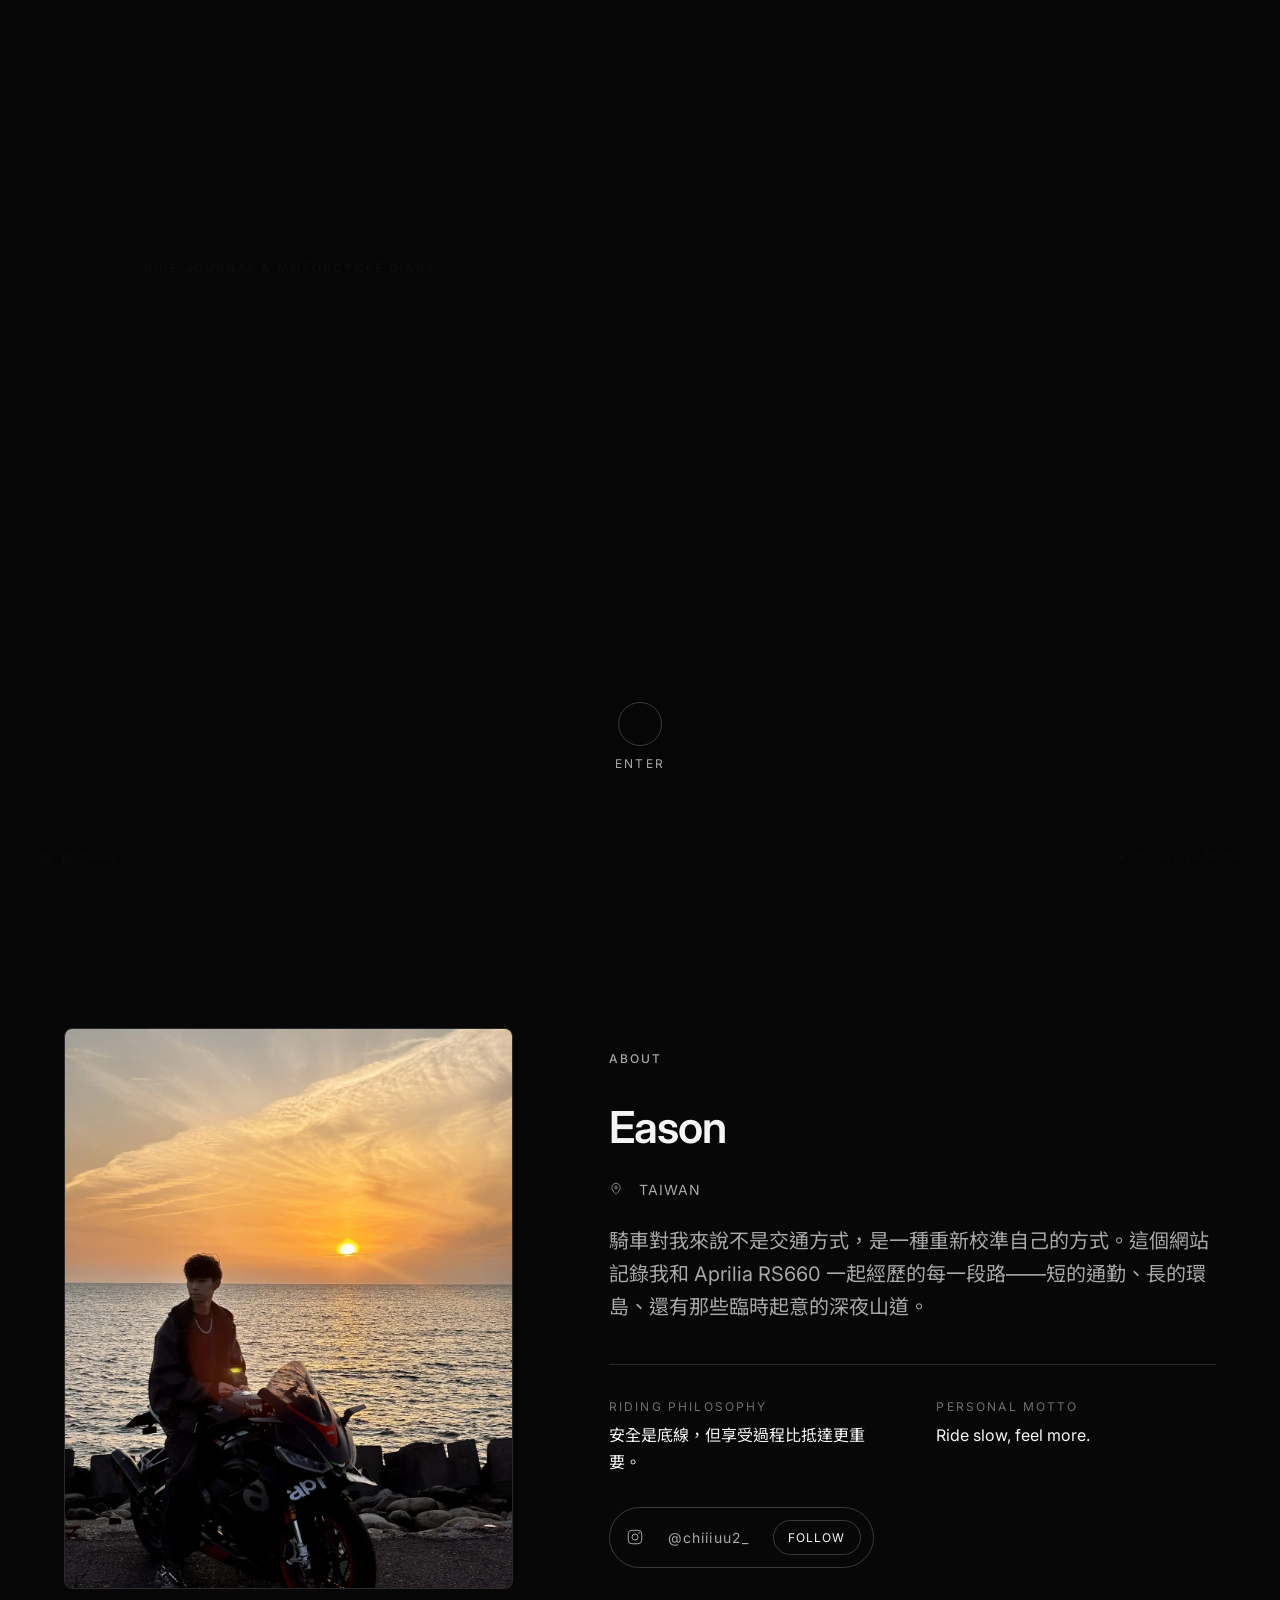
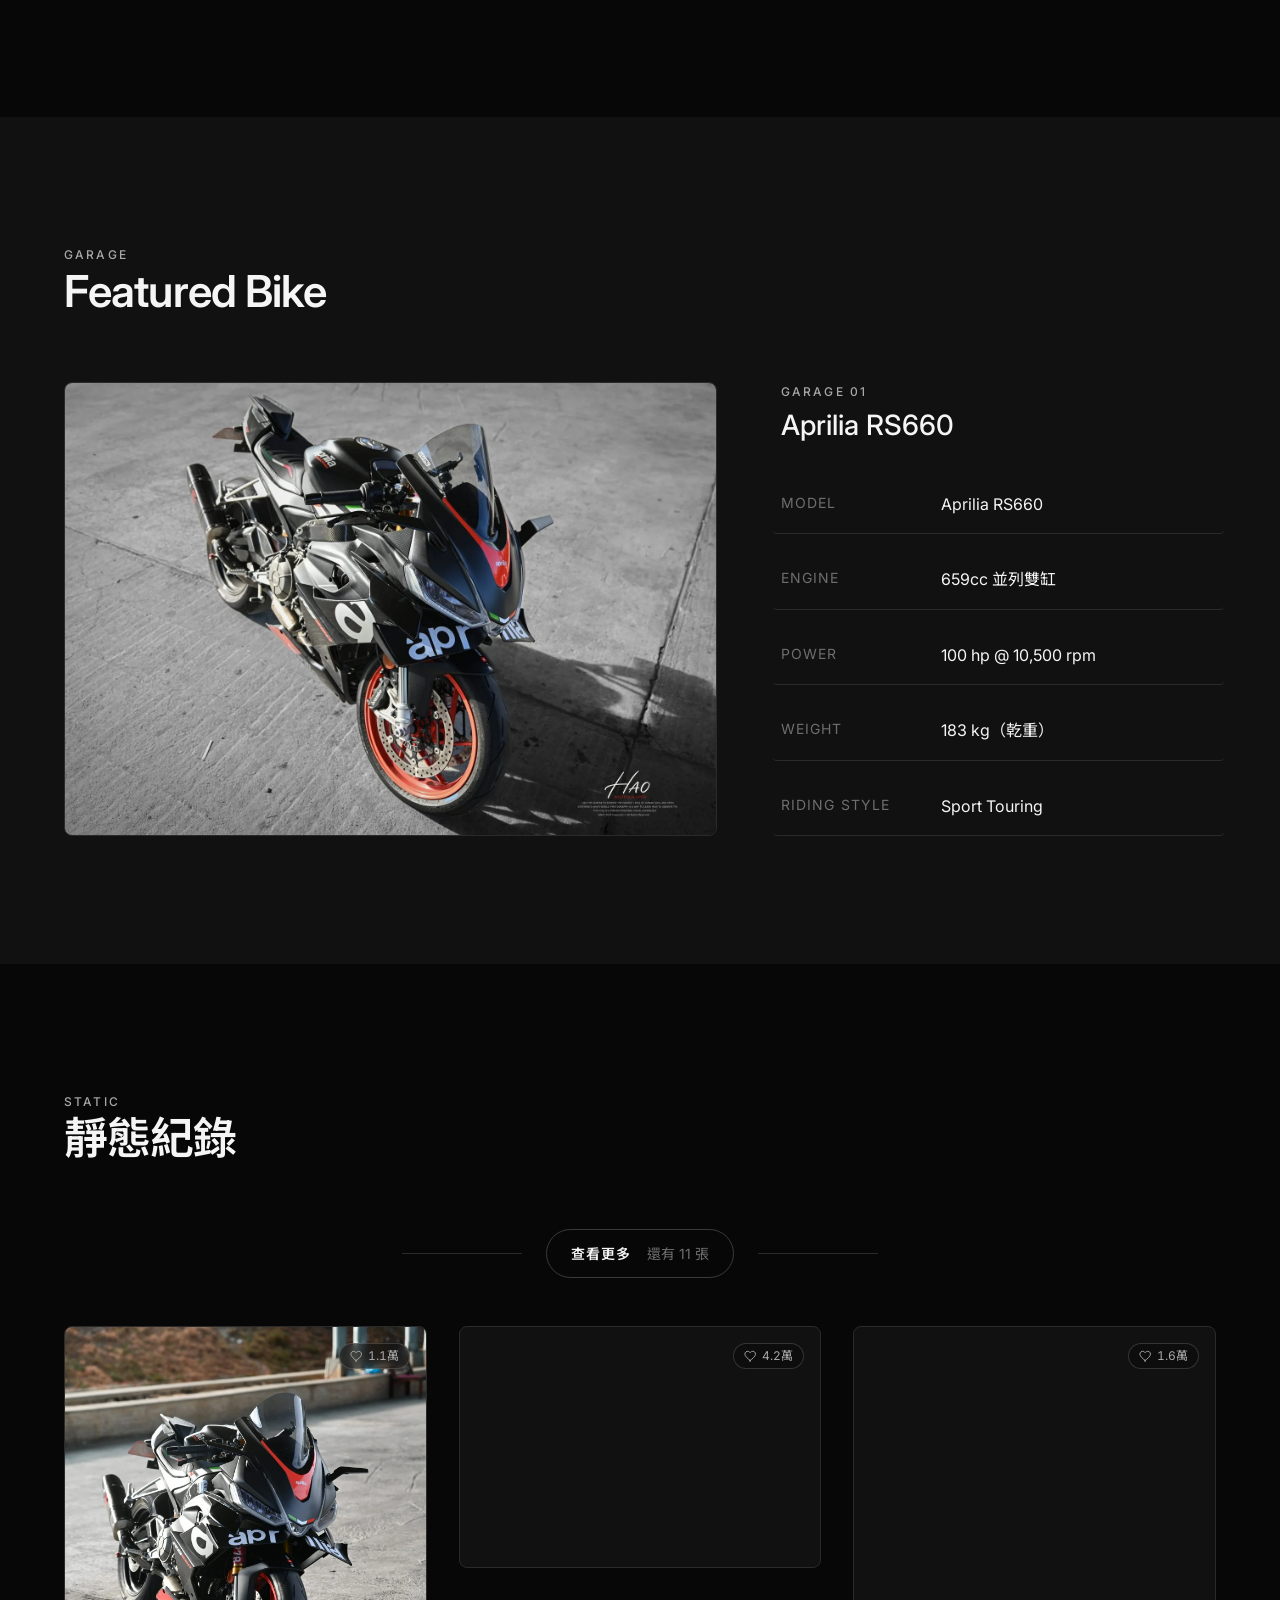
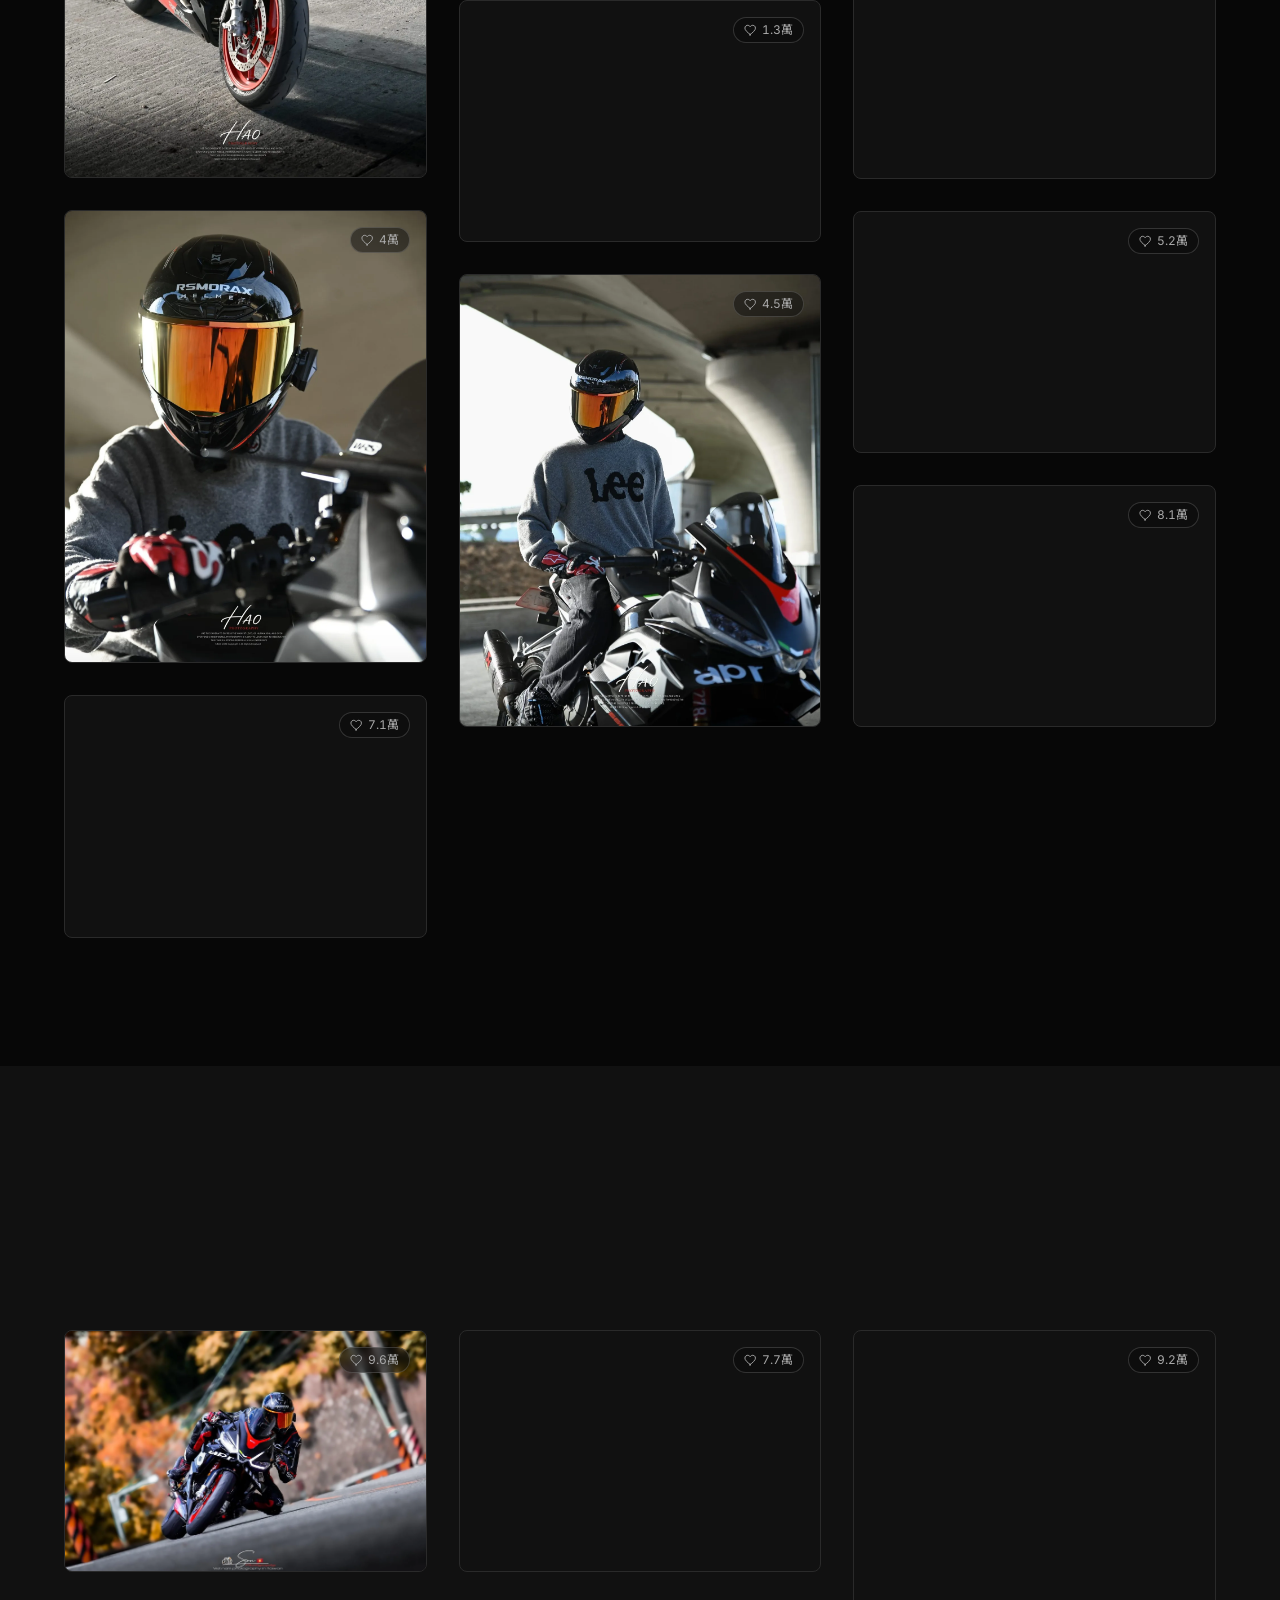
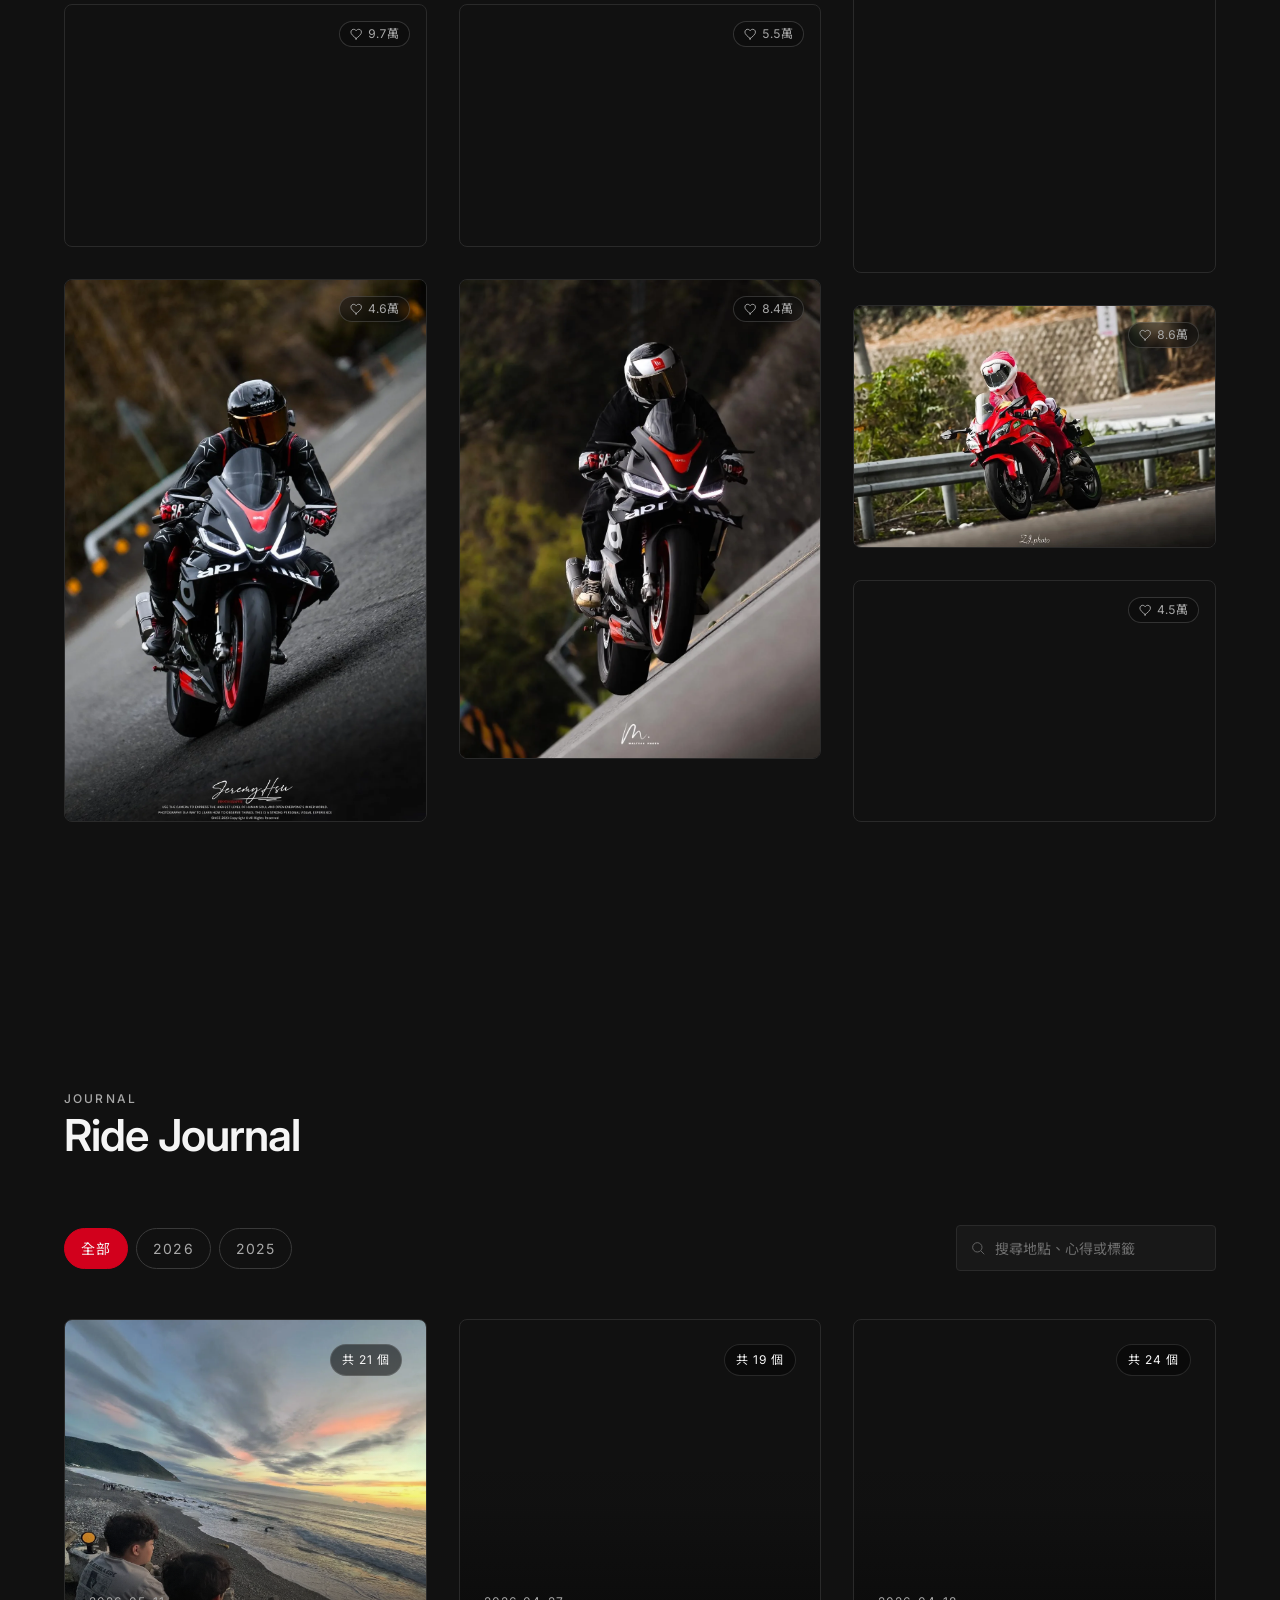
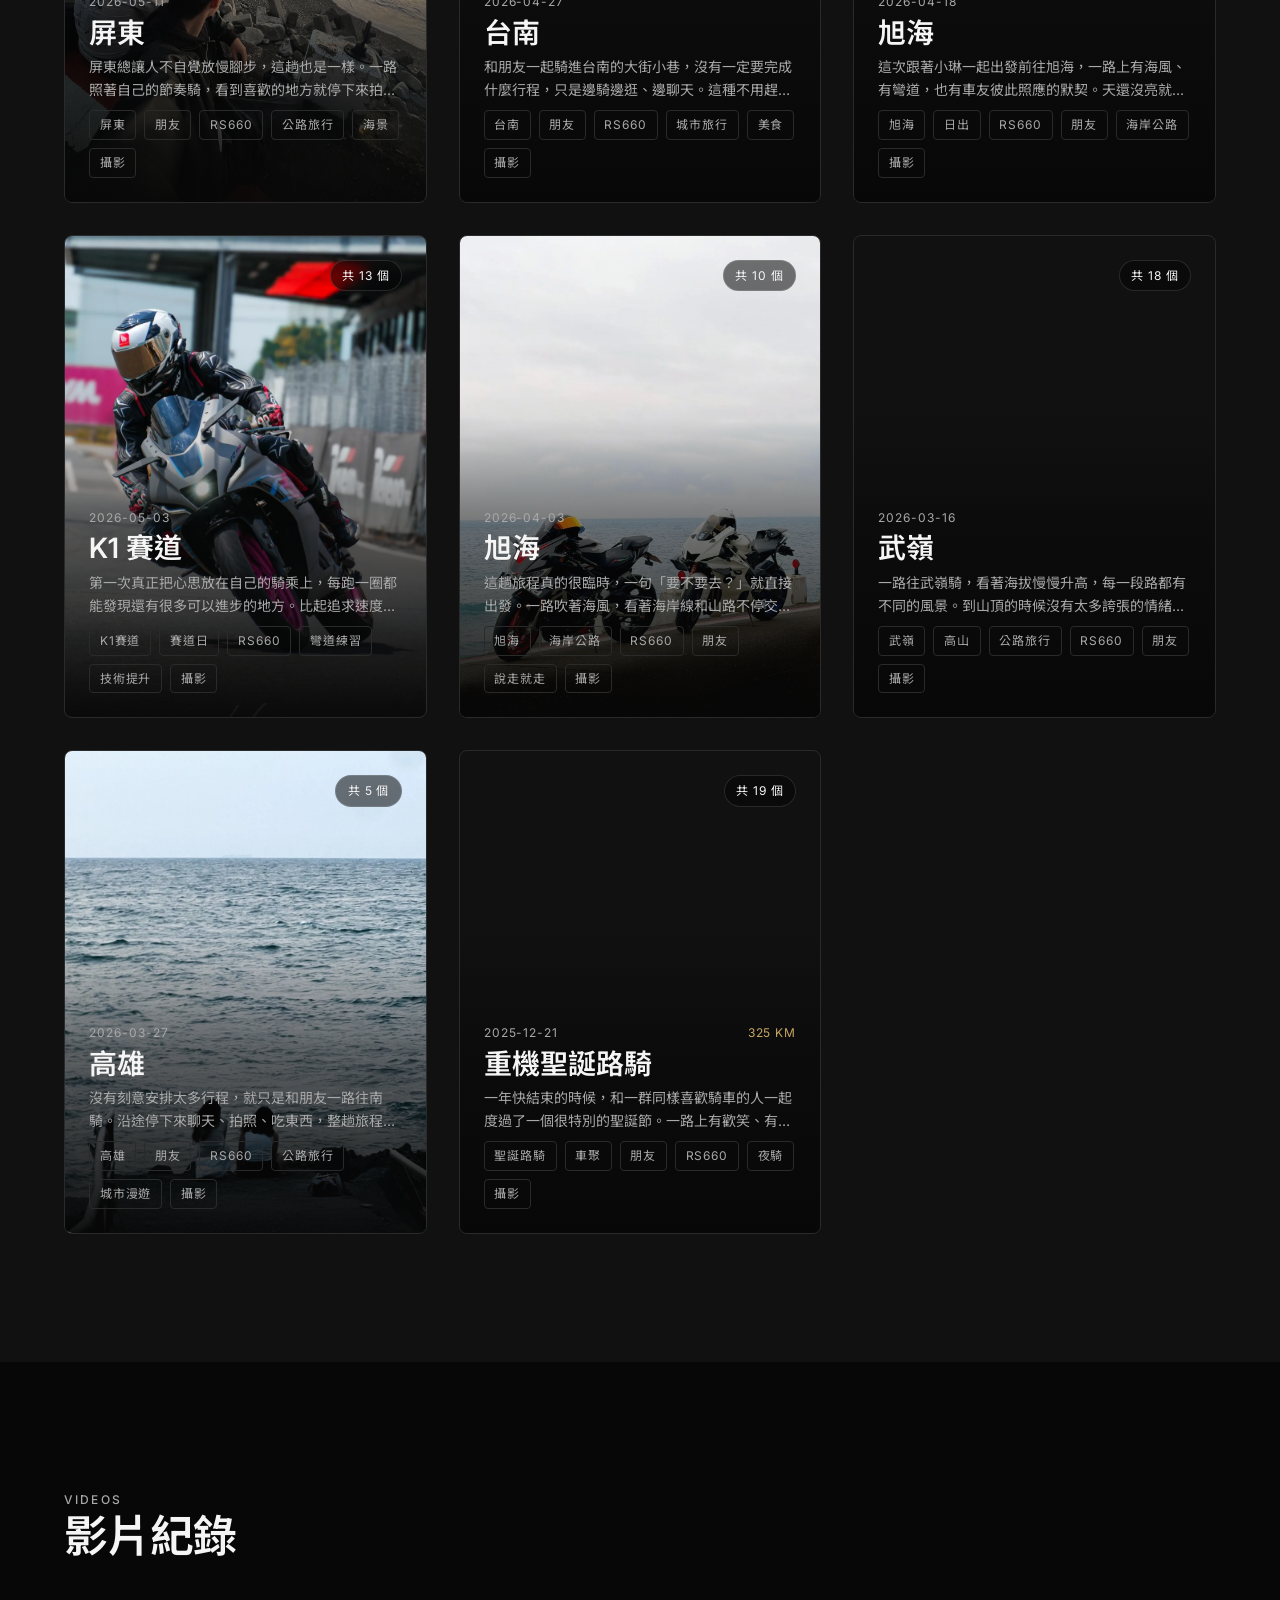
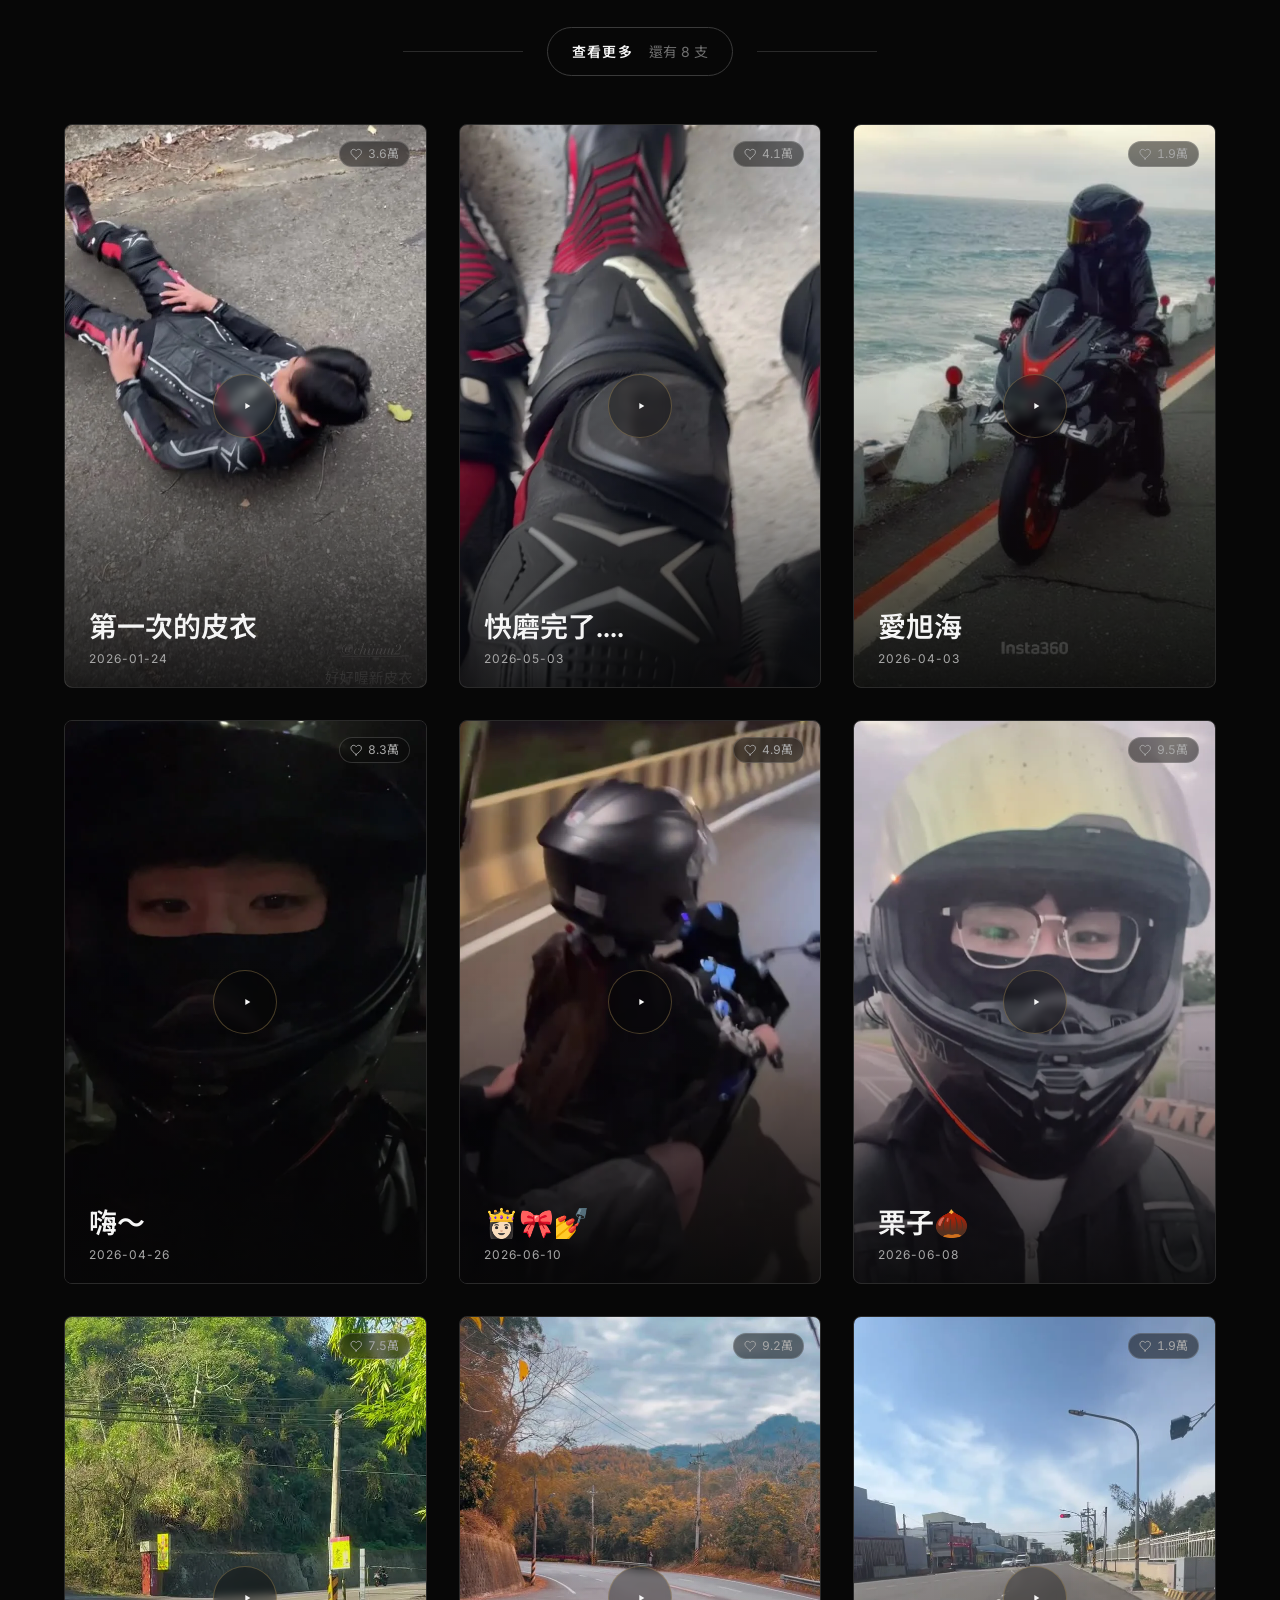
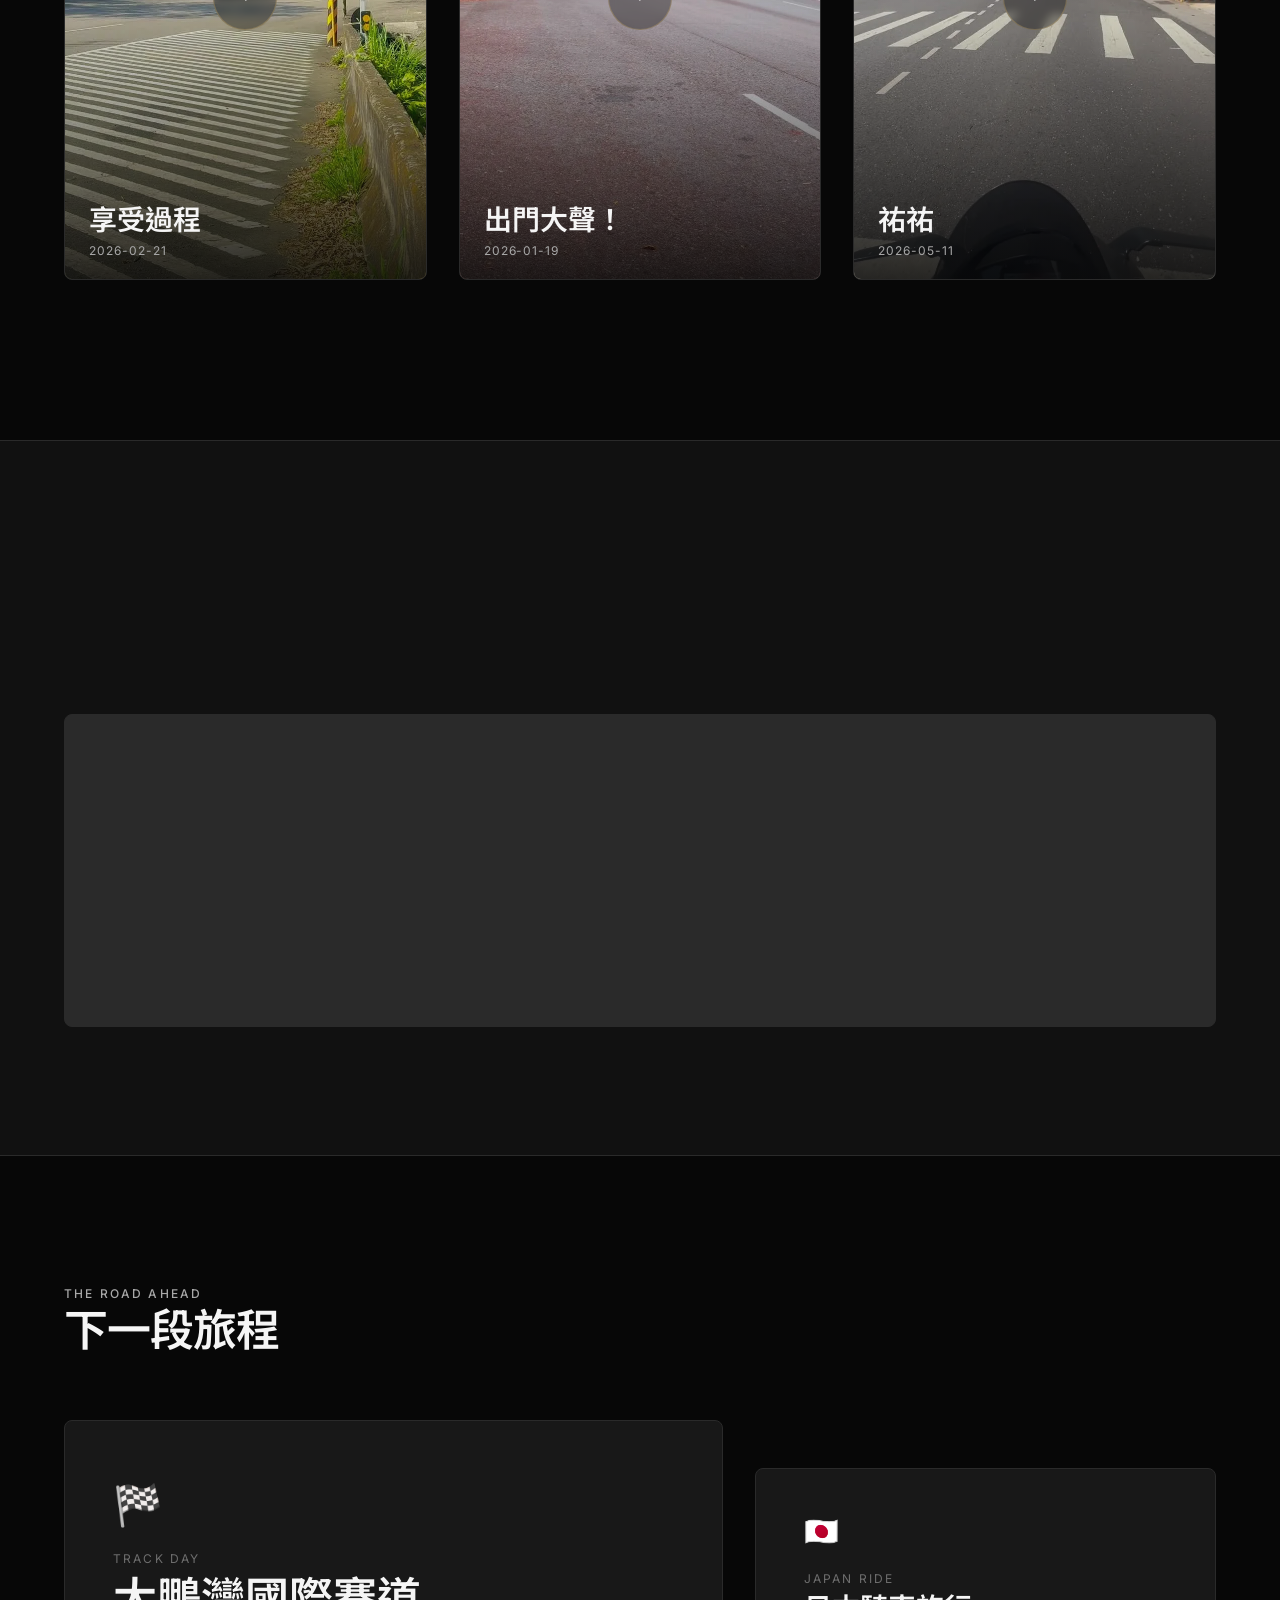
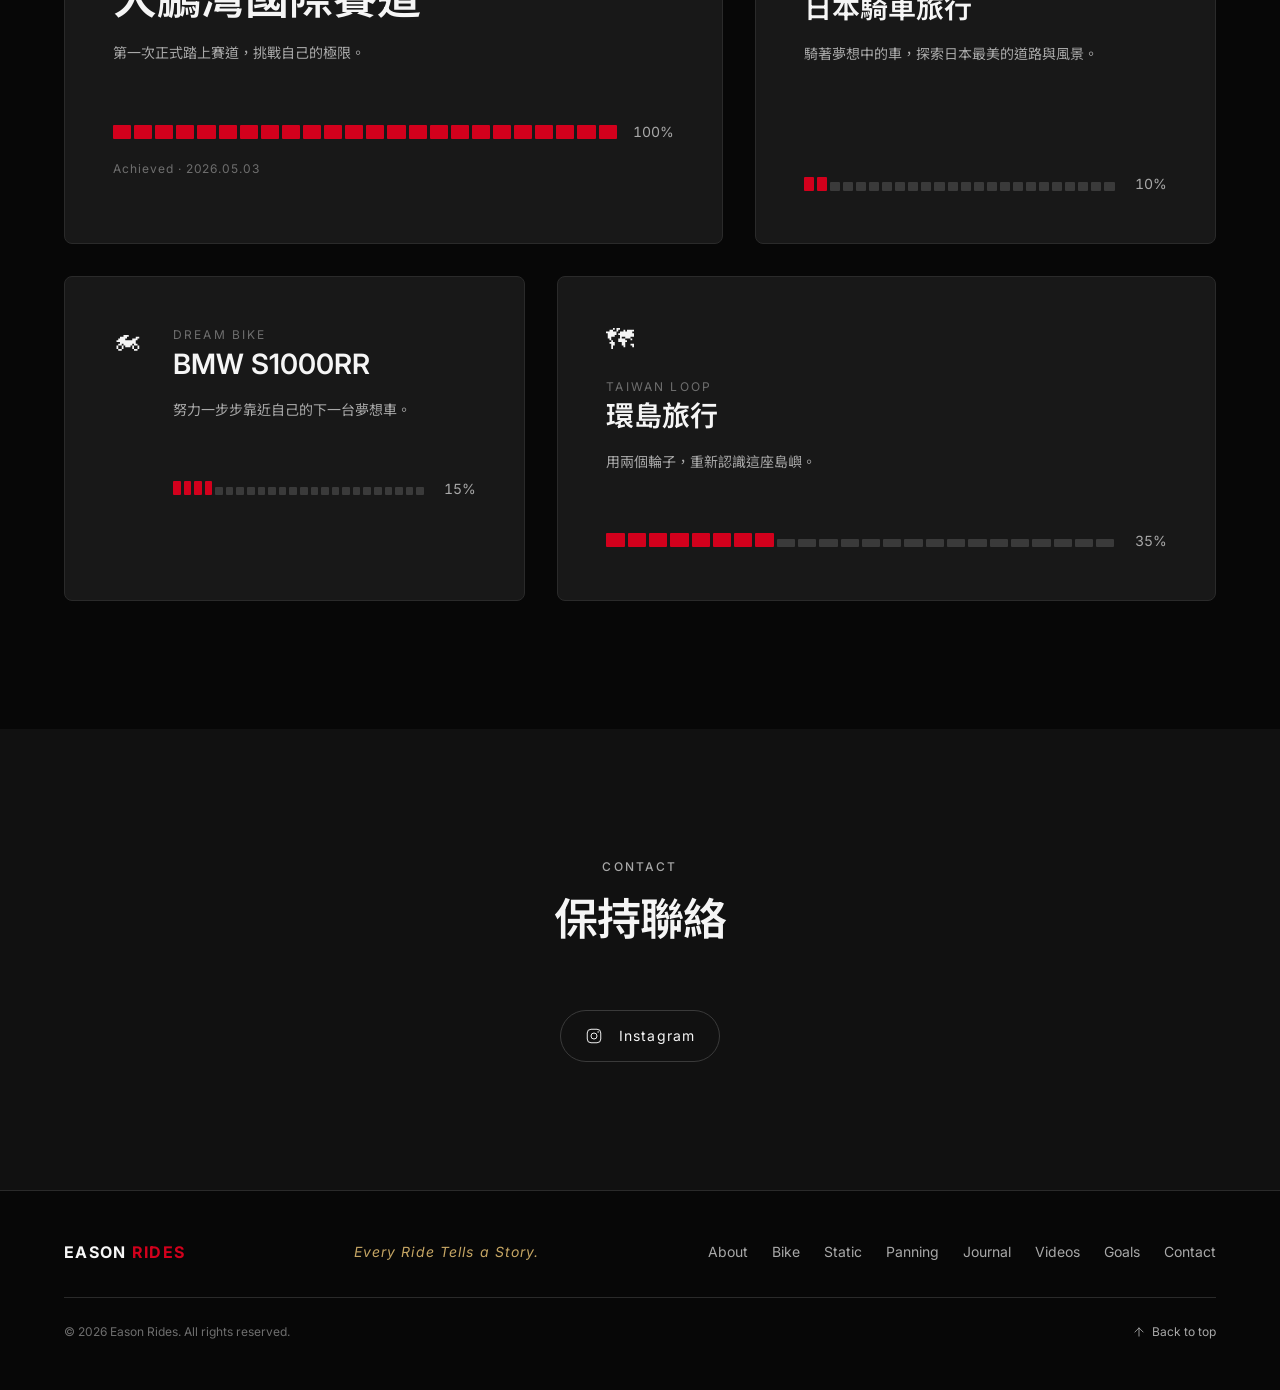
==== commit b1d821d0: "修正手機選單打開時跟頁面內容疊在一起看不清楚：z-index 拉到最高、背景色寫死純色保底、開選單時保險強制 nav 不透明 - via Claude" ====
--- a/index.html
+++ b/index.html
@@ -61,7 +61,7 @@
   />
 
   <!-- Styles（順序即層疊順序：reset → tokens → base → 導覽/loader → 各區塊） -->
-  <link rel="stylesheet" href="assets/css/bundle.css?v=20260730c" />
+  <link rel="stylesheet" href="assets/css/bundle.css?v=20260730d" />
 </head>
 <body>
   <a class="skip-link" href="#main">跳至主要內容</a>
@@ -338,7 +338,7 @@
   <!-- ================= Scripts ================= -->
   <!-- 先載入資料與工具，最後才載入依賴它們的 main.js（一般 script，非 module，file:// 可直接開） -->
   <script src="assets/js/content.js"></script>
-  <script src="assets/js/bundle.js?v=20260730b"></script>
+  <script src="assets/js/bundle.js?v=20260730d"></script>
   <script>
     document.getElementById('footer-year').textContent = new Date().getFullYear();
   </script>
--- a/assets/css/bundle.css
+++ b/assets/css/bundle.css
@@ -1 +1 @@
-*,::after,::before{box-sizing:border-box;margin:0;padding:0}html{-webkit-text-size-adjust:100%;scroll-behavior:smooth}@media (prefers-reduced-motion:reduce){html{scroll-behavior:auto}}body{min-height:100vh;line-height:var(--lh-body);-webkit-font-smoothing:antialiased;-moz-osx-font-smoothing:grayscale;overflow-x:hidden}img,picture,svg,video{display:block;max-width:100%}img{height:auto}button,input,select,textarea{font:inherit;color:inherit}button{background:0 0;border:none;cursor:pointer}a{color:inherit;text-decoration:none}ol,ul{list-style:none}h1,h2,h3,h4,h5,h6{font-weight:inherit}:focus-visible{outline:2px solid var(--color-accent);outline-offset:3px}::selection{background:var(--color-accent);color:var(--color-text)}:root{--color-bg:#070707;--color-bg-secondary:#111111;--color-card:#181818;--color-border:#2a2a2a;--color-border-strong:#3a3a3a;--color-text:#f5f5f5;--color-text-secondary:#a8a8a8;--color-text-muted:#6e6e6e;--color-accent:#d2001c;--color-accent-dim:rgba(210, 0, 28, 0.4);--color-accent-deep:#8c0013;--color-gold:#c6a664;--color-gold-dim:rgba(198, 166, 100, 0.35);--font-display:"SF Pro Display","Inter","Noto Sans TC",-apple-system,sans-serif;--font-body:"Inter","Noto Sans TC",-apple-system,sans-serif;--fs-hero:clamp(2.75rem, 6vw + 1rem, 6.5rem);--fs-h1:clamp(2.25rem, 4vw + 1rem, 4rem);--fs-h2:clamp(1.75rem, 2.5vw + 1rem, 2.75rem);--fs-h3:clamp(1.25rem, 1.2vw + 1rem, 1.75rem);--fs-body-lg:clamp(1.05rem, 0.6vw + 0.9rem, 1.25rem);--fs-body:1rem;--fs-small:0.875rem;--fs-caption:0.75rem;--lh-tight:1.05;--lh-heading:1.2;--lh-body:1.65;--tracking-tight:-0.02em;--tracking-normal:0;--tracking-wide:0.08em;--tracking-wider:0.18em;--space-1:0.5rem;--space-2:1rem;--space-3:1.5rem;--space-4:2rem;--space-5:3rem;--space-6:4rem;--space-7:6rem;--space-8:8rem;--space-9:12rem;--container-max:1440px;--container-padding:clamp(1.5rem, 5vw, 6rem);--nav-height:88px;--nav-height-scrolled:72px;--ease-out:cubic-bezier(0.16, 1, 0.3, 1);--ease-in-out:cubic-bezier(0.65, 0, 0.35, 1);--duration-fast:250ms;--duration-base:700ms;--duration-slow:1000ms;--shadow-card:0 20px 60px rgba(0, 0, 0, 0.55);--shadow-accent:0 8px 30px rgba(210, 0, 28, 0.25);--shadow-gold:0 0 0 1px rgba(198, 166, 100, 0.4);--radius-sm:4px;--radius-md:8px;--radius-lg:16px;--z-nav:100;--z-lightbox:200;--z-loader:300}@media (prefers-reduced-motion:reduce){:root{--duration-fast:1ms;--duration-base:1ms;--duration-slow:1ms}}body{background:var(--color-bg);color:var(--color-text);font-family:var(--font-body);font-size:var(--fs-body)}.container{max-width:var(--container-max);margin-inline:auto;padding-inline:var(--container-padding)}.eyebrow{font-size:var(--fs-caption);letter-spacing:var(--tracking-wider);text-transform:uppercase;color:var(--color-text-secondary);font-weight:500}.h1,h1{font-family:var(--font-display);font-size:var(--fs-h1);line-height:var(--lh-tight);letter-spacing:var(--tracking-tight);font-weight:600}.h2,h2{font-family:var(--font-display);font-size:var(--fs-h2);line-height:var(--lh-heading);letter-spacing:var(--tracking-tight);font-weight:600}.h3,h3{font-family:var(--font-display);font-size:var(--fs-h3);line-height:var(--lh-heading);font-weight:500}p{color:var(--color-text-secondary);font-size:var(--fs-body-lg)}.section{padding-block:var(--space-8);position:relative;scroll-margin-top:88px}.section-head{margin-bottom:var(--space-6)}.btn{display:inline-flex;align-items:center;gap:var(--space-2);padding:.9rem 1.75rem;font-size:var(--fs-small);letter-spacing:var(--tracking-wide);text-transform:uppercase;font-weight:600;border-radius:var(--radius-sm);border:1px solid var(--color-border-strong);transition:transform var(--duration-fast) var(--ease-out),box-shadow var(--duration-fast) var(--ease-out),background var(--duration-fast) var(--ease-out),border-color var(--duration-fast) var(--ease-out)}.btn:hover{transform:translateY(-2px)}.btn:active{transform:scale(.97)}.btn-primary{background:var(--color-accent);border-color:var(--color-accent);color:var(--color-text)}.btn-primary:hover{box-shadow:var(--shadow-accent)}.btn-ghost{background:0 0;color:var(--color-text)}.btn-ghost:hover{border-color:var(--color-text);background:rgba(255,255,255,.04)}.btn-icon{width:1em;height:1em;transition:transform var(--duration-fast) var(--ease-out)}.btn:hover .btn-icon{transform:translateX(3px)}[data-reveal]{opacity:0;transform:translateY(40px);transition:opacity var(--duration-base) var(--ease-out),transform var(--duration-base) var(--ease-out)}[data-reveal].is-visible{opacity:1;transform:translateY(0)}[data-reveal=scale]{transform:scale(1.08);transition:opacity var(--duration-slow) var(--ease-out),transform var(--duration-slow) var(--ease-out)}[data-reveal=scale].is-visible{transform:scale(1)}@media (prefers-reduced-motion:reduce){[data-reveal]{opacity:1;transform:none;transition:none}}.media-placeholder{position:relative;width:100%;height:100%;min-height:240px;display:flex;flex-direction:column;align-items:center;justify-content:center;gap:var(--space-2);background:repeating-linear-gradient(45deg,transparent,transparent 18px,rgba(255,255,255,.025) 18px,rgba(255,255,255,.025) 19px),var(--color-bg-secondary);color:var(--color-text-muted);text-align:center}.media-placeholder__icon{width:32px;height:32px;opacity:.5}.media-placeholder__label{font-size:var(--fs-caption);letter-spacing:var(--tracking-wide);text-transform:uppercase;max-width:22ch}.media{position:relative;width:100%;height:100%;overflow:hidden}.media .media-placeholder{position:absolute;inset:0}.media__img{position:absolute;inset:0;width:100%;height:100%;object-fit:cover;opacity:0;transition:opacity var(--duration-base) var(--ease-out)}.media--loaded .media__img{opacity:1}.media--loaded .media-placeholder{opacity:0;transition:opacity var(--duration-fast) var(--ease-out)}.tag{display:inline-flex;align-items:center;font-size:var(--fs-caption);letter-spacing:var(--tracking-wide);text-transform:uppercase;color:var(--color-text-secondary);border:1px solid var(--color-border);border-radius:var(--radius-sm);padding:.25rem .6rem}.sr-only{position:absolute;width:1px;height:1px;padding:0;margin:-1px;overflow:hidden;clip:rect(0,0,0,0);white-space:nowrap;border:0}.skip-link{position:fixed;top:-100%;left:var(--space-2);z-index:var(--z-loader);background:var(--color-accent);color:var(--color-text);padding:var(--space-2) var(--space-3);border-radius:var(--radius-sm);transition:top var(--duration-fast) var(--ease-out)}.skip-link:focus{top:var(--space-2)}.nav{position:fixed;top:0;left:0;right:0;z-index:var(--z-nav);height:var(--nav-height);display:flex;align-items:center;background:0 0;opacity:0;transition:height var(--duration-fast) var(--ease-out),background var(--duration-fast) var(--ease-out),backdrop-filter var(--duration-fast) var(--ease-out),opacity .6s var(--ease-out)}.nav.is-revealed{opacity:1}.nav.is-scrolled{height:var(--nav-height-scrolled);background:rgba(7,7,7,.78);backdrop-filter:blur(16px);-webkit-backdrop-filter:blur(16px)}.nav::after{content:"";position:absolute;left:0;right:0;bottom:0;height:1px;background:linear-gradient(90deg,transparent,var(--color-border-strong) 20%,var(--color-gold-dim) 50%,var(--color-border-strong) 80%,transparent);opacity:0;transition:opacity var(--duration-fast) var(--ease-out)}.nav.is-scrolled::after{opacity:1}.nav__inner{width:100%;display:flex;align-items:center;justify-content:space-between}.nav__logo{font-family:var(--font-display);font-size:1.15rem;font-weight:700;letter-spacing:var(--tracking-wide);text-transform:uppercase}.nav__logo span{color:var(--color-accent)}.nav__links{display:flex;align-items:center;gap:var(--space-5)}.nav__link{position:relative;font-size:var(--fs-small);letter-spacing:var(--tracking-wide);text-transform:uppercase;color:var(--color-text-secondary);padding-block:0.35rem;transition:color var(--duration-fast) var(--ease-out)}.nav__link::after{content:"";position:absolute;left:0;bottom:0;width:100%;height:1px;background:var(--color-gold);transform:scaleX(0);transform-origin:right;transition:transform var(--duration-fast) var(--ease-out)}.nav__link.is-active,.nav__link:focus-visible,.nav__link:hover{color:var(--color-text)}.nav__link.is-active::after,.nav__link:focus-visible::after,.nav__link:hover::after{transform:scaleX(1);transform-origin:left}.nav__toggle{display:none;flex-direction:column;gap:5px;width:28px;z-index:var(--z-nav)}.nav__toggle span{display:block;height:1.5px;width:100%;background:var(--color-text);transition:transform var(--duration-fast) var(--ease-out),opacity var(--duration-fast) var(--ease-out)}.nav__toggle[aria-expanded=true] span:first-child{transform:translateY(6.5px) rotate(45deg)}.nav__toggle[aria-expanded=true] span:nth-child(2){opacity:0}.nav__toggle[aria-expanded=true] span:nth-child(3){transform:translateY(-6.5px) rotate(-45deg)}@media (max-width:768px){.nav__toggle{display:flex}.nav__links{position:fixed;inset:0;z-index:90;background:var(--color-bg);flex-direction:column;justify-content:center;gap:var(--space-5);transform:translateX(100%);transition:transform var(--duration-base) var(--ease-in-out)}.nav__links.is-open{transform:translateX(0)}.nav__link{font-size:var(--fs-h3)}}.loader{position:fixed;inset:0;z-index:var(--z-loader);display:flex;align-items:center;justify-content:center;background-color:rgba(7,7,7,.96);transition:background-color .7s var(--ease-in-out)}.loader.is-fading{background-color:rgba(7,7,7,0)}.loader.is-done{visibility:hidden;pointer-events:none}.loader__content{position:relative;text-align:center;opacity:0;transform:translateY(6px);transition:opacity 950ms var(--ease-out),transform 950ms var(--ease-out)}.loader__content::before{content:"";position:absolute;left:50%;top:50%;width:360px;height:200px;transform:translate(-50%,-50%) scale(.85);background:radial-gradient(ellipse at center,rgba(198,166,100,.16) 0,transparent 70%);opacity:0;transition:opacity .8s var(--ease-out),transform 1s var(--ease-out);pointer-events:none;z-index:-1}.loader__content.is-visible::before{opacity:1;transform:translate(-50%,-50%) scale(1)}.loader__sweep{display:block;width:64px;height:1px;margin:0 auto var(--space-2);background:var(--color-gold);transform:scaleX(0);transform-origin:center;opacity:0}.loader__content.is-visible .loader__sweep{animation:loaderSweep 750ms var(--ease-out) forwards}@keyframes loaderSweep{0%{transform:scaleX(0);opacity:.3}55%{transform:scaleX(1.15);opacity:1}78%{transform:scaleX(.92)}100%{transform:scaleX(1);opacity:1}}@media (prefers-reduced-motion:reduce){.loader__content.is-visible .loader__sweep{animation:none;transform:scaleX(1);opacity:1}}.loader__content.is-visible{opacity:1;transform:translateY(0)}.loader__content.is-hiding{opacity:0;transform:translateY(0);transition:opacity 420ms var(--ease-in-out)}.loader__logo{font-family:var(--font-display);font-size:clamp(1.75rem, 3.4vw, 2.75rem);font-weight:600;letter-spacing:var(--tracking-wide);color:var(--color-text)}.loader__logo span{color:var(--color-accent)}.loader__tagline{margin-top:var(--space-2);font-style:italic;font-size:var(--fs-small);letter-spacing:var(--tracking-wide);color:var(--color-gold)}.loader__enter{position:absolute;left:50%;bottom:14%;transform:translateX(-50%);display:flex;flex-direction:column;align-items:center;gap:var(--space-1);background:0 0;border:none;cursor:pointer;color:var(--color-text-secondary);animation:loaderEnterPulse 2.4s var(--ease-in-out) infinite}.loader__enter-ring{width:44px;height:44px;border-radius:50%;border:1px solid var(--color-border-strong);transition:border-color var(--duration-fast) var(--ease-out),transform var(--duration-fast) var(--ease-out)}.loader__enter:focus-visible .loader__enter-ring,.loader__enter:hover .loader__enter-ring{border-color:var(--color-gold);transform:scale(1.06)}.loader__enter-label{font-size:var(--fs-caption);letter-spacing:var(--tracking-wider);text-transform:uppercase}.loader__enter.is-hidden{opacity:0;pointer-events:none;transition:opacity .3s var(--ease-out)}@keyframes loaderEnterPulse{0%,100%{opacity:.55}50%{opacity:1}}@media (prefers-reduced-motion:reduce){.loader__enter{animation:none;opacity:.85}}@media (prefers-reduced-motion:reduce){.loader{display:none}}.hero{position:relative;min-height:100vh;display:grid;grid-template-columns:minmax(0,1.1fr) minmax(0,1fr);align-items:stretch;background:var(--color-bg);overflow:hidden}.hero__content{display:flex;flex-direction:column;justify-content:center;gap:var(--space-4);padding:calc(var(--nav-height) + var(--space-5)) var(--container-padding) var(--space-6)}.hero__mark{display:flex;align-items:center;gap:var(--space-2)}.hero__mark-line{width:64px;height:1px;background:var(--color-gold);transform-origin:left;transform:scaleX(0)}.hero__eyebrow{font-size:var(--fs-caption);letter-spacing:var(--tracking-wider);text-transform:uppercase;color:var(--color-text-secondary)}.hero__title{font-family:var(--font-display);font-size:clamp(2rem, 5vw + .5rem, 5.5rem);line-height:var(--lh-tight);letter-spacing:var(--tracking-tight);font-weight:600;white-space:nowrap}.hero__tagline{font-size:var(--fs-body-lg);line-height:1.6;color:var(--color-text-secondary);max-width:38ch}.hero__slogan{font-style:italic;font-size:var(--fs-small);letter-spacing:var(--tracking-wide);color:var(--color-gold)}.hero__actions{margin-top:var(--space-2)}.hero__visual{position:relative;overflow:hidden;background:var(--color-bg-secondary)}.hero__image{position:absolute;inset:0;width:100%;height:100%;object-fit:cover;object-position:center}.hero__photo,.hero__video{transition:opacity .9s var(--ease-out)}.hero__video{opacity:0}.hero__visual.is-video-active .hero__video{opacity:1}.hero__visual.is-video-active .hero__photo{opacity:0}.hero__visual.is-igniting .hero__image{animation:heroIgnite 550ms var(--ease-out)}@keyframes heroIgnite{0%{transform:scale(1);filter:brightness(1)}35%{transform:scale(1.018);filter:brightness(1.06)}100%{transform:scale(1);filter:brightness(1)}}@media (prefers-reduced-motion:reduce){.hero__visual.is-igniting .hero__image{animation:none}}.hero__visual::before{content:"";position:absolute;inset:0;background:linear-gradient(90deg,var(--color-bg) 0,transparent 12%);z-index:1;pointer-events:none}.hero__actions,.hero__mark-line,.hero__slogan,.hero__tagline,.hero__title{opacity:0;transform:translateY(24px);transition:opacity var(--duration-slow) var(--ease-out),transform var(--duration-slow) var(--ease-out)}.hero__visual{opacity:0;transform:scale(1.08);transition:opacity var(--duration-slow) var(--ease-out),transform 1.4s var(--ease-out)}.hero--revealed .hero__mark-line{opacity:1;transform:scaleX(1);transition:transform .5s var(--ease-out) 120ms}.hero--revealed .hero__title{opacity:1;transform:translateY(0);transition-delay:280ms}.hero--revealed .hero__tagline{opacity:1;transform:translateY(0);transition-delay:460ms}.hero--revealed .hero__slogan{opacity:1;transform:translateY(0);transition-delay:560ms}.hero--revealed .hero__actions{opacity:1;transform:translateY(0);transition-delay:680ms}.hero--revealed .hero__visual{opacity:1;transform:scale(1);transition-delay:380ms}@media (prefers-reduced-motion:reduce){.hero__actions,.hero__mark-line,.hero__slogan,.hero__tagline,.hero__title,.hero__visual{opacity:1;transform:none;transition:none}}.hero__scroll{position:absolute;left:var(--container-padding);bottom:var(--space-4);display:flex;align-items:center;gap:var(--space-2);color:var(--color-text-secondary);font-size:var(--fs-caption);letter-spacing:var(--tracking-wide);text-transform:uppercase;z-index:2}.hero__scroll-line{width:1px;height:40px;background:var(--color-border-strong);position:relative;overflow:hidden}.hero__scroll-line::after{content:"";position:absolute;top:-100%;left:0;width:100%;height:100%;background:var(--color-accent);animation:scrollDrip 2.2s var(--ease-in-out) infinite}@keyframes scrollDrip{0%{top:-100%}60%{top:100%}100%{top:100%}}@media (prefers-reduced-motion:reduce){.hero__scroll-line::after{animation:none;top:0}}@media (max-width:1024px){.hero{grid-template-columns:1fr;grid-template-rows:auto 55vh}.hero__content{padding-top:calc(var(--nav-height) + var(--space-4));padding-bottom:var(--space-4)}.hero__visual::before{background:linear-gradient(180deg,var(--color-bg) 0,transparent 10%)}}@media (max-width:480px){.hero{grid-template-rows:auto 45vh}.hero__scroll{display:none}}.about{background:var(--color-bg)}.about__grid{display:grid;grid-template-columns:minmax(0,0.85fr) minmax(0,1.15fr);gap:var(--space-7);align-items:center}.about__visual{aspect-ratio:4/5;border-radius:var(--radius-md);overflow:hidden;border:1px solid var(--color-border)}.about__body{display:flex;flex-direction:column;gap:var(--space-3)}.about__name{margin-top:var(--space-1)}.about__meta{display:flex;align-items:center;gap:var(--space-2);color:var(--color-text-secondary);font-size:var(--fs-small);letter-spacing:var(--tracking-wide);text-transform:uppercase}.about__meta svg{width:14px;height:14px}.about__intro{max-width:56ch}.about__facts{display:grid;grid-template-columns:repeat(2,minmax(0,1fr));gap:var(--space-3) var(--space-5);margin-top:var(--space-2);padding-top:var(--space-4);border-top:1px solid var(--color-border)}.about__fact-label{display:block;font-size:var(--fs-caption);letter-spacing:var(--tracking-wider);text-transform:uppercase;color:var(--color-text-muted);margin-bottom:.35rem}.about__fact-value{font-size:var(--fs-body);color:var(--color-text)}.about__instagram{display:inline-flex;align-items:center;gap:var(--space-3);align-self:flex-start;margin-top:var(--space-1);padding:.75rem .75rem .75rem 1rem;border:1px solid var(--color-border-strong);border-radius:999px;color:var(--color-text);overflow:hidden;position:relative;transition:border-color var(--duration-fast) var(--ease-out),transform var(--duration-fast) var(--ease-out)}.about__instagram:focus-visible,.about__instagram:hover{border-color:var(--color-gold);transform:translateY(-1px)}.about__instagram-icon{display:flex;color:var(--color-text-secondary);transition:color var(--duration-fast) var(--ease-out)}.about__instagram-icon svg{width:18px;height:18px}.about__instagram:focus-visible .about__instagram-icon,.about__instagram:hover .about__instagram-icon{color:var(--color-gold)}.about__instagram-handle{font-size:var(--fs-small);letter-spacing:var(--tracking-wide);color:var(--color-text-secondary)}.about__instagram-follow{display:flex;align-items:center;font-size:var(--fs-caption);letter-spacing:var(--tracking-wide);text-transform:uppercase;padding:.4rem .9rem;border-radius:999px;background:0 0;border:1px solid var(--color-border-strong);transition:background var(--duration-fast) var(--ease-out),border-color var(--duration-fast) var(--ease-out),color var(--duration-fast) var(--ease-out)}.about__instagram:focus-visible .about__instagram-follow,.about__instagram:hover .about__instagram-follow{background:var(--color-accent);border-color:var(--color-accent);color:var(--color-text)}@media (max-width:1024px){.about__grid{grid-template-columns:1fr;gap:var(--space-5)}.about__visual{aspect-ratio:16/10;max-width:420px}}.bike{background:var(--color-bg-secondary)}.bikes{display:flex;flex-direction:column;gap:var(--space-7)}.bike-card{display:grid;grid-template-columns:minmax(0,1.2fr) minmax(0,0.8fr);gap:var(--space-6);align-items:center}.bike-card:nth-child(2n){direction:rtl}.bike-card:nth-child(2n)>*{direction:ltr}.bike-card__visual{aspect-ratio:16/10;border-radius:var(--radius-md);overflow:hidden;border:1px solid var(--color-border)}.bike-card__visual .media__img{transition:transform .9s var(--ease-out)}.bike-card:hover .bike-card__visual .media__img{transform:scale(1.035)}.bike-card__name{margin-block:var(--space-1) var(--space-4)}.bike-card__specs{display:grid;grid-template-columns:1fr;gap:var(--space-2) 0}.bike-card__spec{display:grid;grid-template-columns:9rem 1fr;gap:var(--space-2);padding-block:var(--space-2);padding-inline:var(--space-1);margin-inline:calc(var(--space-1) * -1);border-bottom:1px solid var(--color-border);border-radius:var(--radius-sm);transition:background var(--duration-fast) var(--ease-out)}.bike-card__spec:hover{background:rgba(255,255,255,.03)}.bike-card__spec dt{font-size:var(--fs-small);letter-spacing:var(--tracking-wide);text-transform:uppercase;color:var(--color-text-muted)}.bike-card__spec dd{font-size:var(--fs-body);color:var(--color-text)}@media (max-width:900px){.bike-card,.bike-card:nth-child(2n){grid-template-columns:1fr;direction:ltr}.bike-card__spec{grid-template-columns:7rem 1fr}}.gallery{background:var(--color-bg)}.panning{background:var(--color-bg-secondary)}.gallery-grid{columns:3 280px;column-gap:var(--space-4)}.gallery-item{position:relative;display:block;width:100%;break-inside:avoid;margin-bottom:var(--space-4);border-radius:var(--radius-md);overflow:hidden;border:1px solid var(--color-border);text-align:left;background:var(--color-bg-secondary);box-shadow:0 0 0 transparent;cursor:pointer;transition:border-color var(--duration-base) var(--ease-out),box-shadow var(--duration-base) var(--ease-out),transform var(--duration-base) var(--ease-out)}.gallery-item:focus-visible{outline:2px solid var(--color-gold-dim);outline-offset:2px}.like-btn{position:absolute;z-index:4;top:var(--space-2);right:var(--space-2);display:inline-flex;align-items:center;gap:4px;padding:5px 10px;border-radius:999px;border:1px solid rgba(255,255,255,.16);background:rgba(10,10,10,.5);backdrop-filter:blur(4px);color:var(--color-text-secondary);font-size:var(--fs-caption);font-variant-numeric:tabular-nums;line-height:1;transition:background var(--duration-fast) var(--ease-out),color var(--duration-fast) var(--ease-out),border-color var(--duration-fast) var(--ease-out),transform 160ms var(--ease-out)}.like-btn__icon{width:14px;height:14px}.like-btn:hover{background:rgba(10,10,10,.7);color:var(--color-text)}.like-btn.is-liked{color:#ff6b7d;border-color:rgba(255,107,125,.45);cursor:default}.like-btn.is-liked .like-btn__icon{fill:#ff6b7d}.like-btn--pulse{transform:scale(1.18)}.like-btn--stage{top:var(--space-3);left:var(--space-3);right:auto;font-size:var(--fs-small);padding:7px 12px}.like-btn--stage .like-btn__icon{width:16px;height:16px}.gallery-item:focus-visible,.gallery-item:hover{border-color:var(--color-border-strong);box-shadow:var(--shadow-card);transform:translateY(-4px)}.media-natural{position:relative;display:block;width:100%;line-height:0}.media-natural__img{display:block;width:100%;height:auto;opacity:0;transition:opacity var(--duration-base) var(--ease-out),transform .9s var(--ease-out),filter var(--duration-base) var(--ease-out)}.media-natural.media--loaded .media-natural__img{opacity:1}.media-placeholder--natural{position:relative;aspect-ratio:4/3}.media-natural.media--loaded .media-placeholder--natural{display:none}.gallery-item:focus-visible .media-natural__img,.gallery-item:hover .media-natural__img{transform:scale(1.035);filter:brightness(1.03)}.gallery-item__caption{position:absolute;left:var(--space-2);bottom:var(--space-2);padding:.4rem .75rem;font-size:var(--fs-caption);letter-spacing:var(--tracking-wide);color:var(--color-text);background:rgba(7,7,7,.6);backdrop-filter:blur(6px);-webkit-backdrop-filter:blur(6px);border:1px solid rgba(255,255,255,.12);border-radius:var(--radius-sm);opacity:0;transform:translateY(6px);transition:opacity var(--duration-fast) var(--ease-out),transform var(--duration-fast) var(--ease-out)}.gallery-item:focus-visible .gallery-item__caption,.gallery-item:hover .gallery-item__caption{opacity:1;transform:translateY(0)}@media (max-width:768px){.gallery-grid{columns:2 200px;column-gap:var(--space-3)}.gallery-item{margin-bottom:var(--space-3)}}@media (max-width:480px){.gallery-grid{columns:1}}.load-more-slot{display:flex;align-items:center;justify-content:center;gap:var(--space-3);margin-top:var(--space-6)}.load-more-slot--top{margin-top:0;margin-bottom:var(--space-5)}.load-more-slot:empty{display:none}.load-more-slot::after,.load-more-slot::before{content:'';flex:1;max-width:120px;height:1px;background:var(--color-border)}.load-more-btn{display:inline-flex;align-items:center;gap:var(--space-2);flex-shrink:0;border-radius:999px;padding:.75rem 1.5rem}.load-more-btn__count{color:var(--color-text-muted);font-weight:400;text-transform:none;letter-spacing:normal}.lightbox{position:fixed;inset:0;z-index:var(--z-lightbox);display:none;align-items:center;justify-content:center;background:rgba(2,2,2,.92);backdrop-filter:blur(6px);padding:var(--space-4)}.lightbox.is-open{display:flex}.lightbox__stage{position:relative;width:min(80vw,1000px);height:min(80vh,720px)}.lightbox__stage .media,.lightbox__stage .media-placeholder{border-radius:var(--radius-md)}.lightbox__stage.is-loading::after{content:'';position:absolute;top:50%;left:50%;width:36px;height:36px;margin:-18px 0 0 -18px;border-radius:50%;border:2px solid rgba(255,255,255,.18);border-top-color:var(--color-text-secondary);animation:lightbox-spin .8s linear infinite;pointer-events:none}@media (prefers-reduced-motion:reduce){.lightbox__stage.is-loading::after{animation-duration:1.6s}}@keyframes lightbox-spin{to{transform:rotate(360deg)}}.lightbox__stage .media__img{object-fit:contain;background:#000}.lightbox__close,.lightbox__nav{position:absolute;display:flex;align-items:center;justify-content:center;width:44px;height:44px;border-radius:50%;border:1px solid var(--color-border-strong);color:var(--color-text);background:rgba(255,255,255,.04);transition:background var(--duration-fast) var(--ease-out),transform var(--duration-fast) var(--ease-out)}.lightbox__close svg,.lightbox__nav svg{width:20px;height:20px}.lightbox__close:hover,.lightbox__nav:hover{background:rgba(255,255,255,.1);transform:translateY(-1px)}.lightbox__close{top:var(--space-3);right:var(--space-3)}.lightbox__nav--prev{left:var(--space-3);top:50%;transform:translateY(-50%)}.lightbox__nav--next{right:var(--space-3);top:50%;transform:translateY(-50%)}.lightbox__caption{position:absolute;left:0;right:0;bottom:var(--space-3);text-align:center;font-size:var(--fs-small);color:var(--color-text-secondary)}.lightbox__counter{position:absolute;top:var(--space-3);left:50%;transform:translateX(-50%);font-size:var(--fs-caption);letter-spacing:var(--tracking-wide);color:var(--color-text-muted)}.lightbox__thumbs{display:none;position:absolute;left:50%;bottom:calc(var(--space-3) + 34px);transform:translateX(-50%);max-width:min(90vw,640px);gap:var(--space-2);padding:var(--space-2);overflow-x:auto;scrollbar-width:none}.lightbox__thumbs::-webkit-scrollbar{display:none}.lightbox__thumbs.is-visible{display:flex}.lightbox__thumb{position:relative;flex:0 0 auto;width:52px;height:52px;border-radius:var(--radius-sm);overflow:hidden;border:1.5px solid rgba(255,255,255,.14);background:var(--color-bg-secondary);opacity:.55;transition:opacity var(--duration-fast) var(--ease-out),border-color var(--duration-fast) var(--ease-out)}.lightbox__thumb img{width:100%;height:100%;object-fit:cover;display:block}.lightbox__thumb--video::after{content:'';position:absolute;inset:0;margin:auto;width:0;height:0;border-style:solid;border-width:6px 0 6px 9px;border-color:transparent transparent transparent rgba(255,255,255,.85)}.lightbox__thumb:hover{opacity:.85}.lightbox__thumb.is-active{opacity:1;border-color:var(--color-gold-dim)}@media (max-width:768px){.lightbox__thumbs{bottom:calc(var(--space-3) + 30px);max-width:88vw}.lightbox__thumb{width:42px;height:42px}}@media (max-width:768px){.lightbox__stage{width:92vw;height:60vh}.lightbox__nav{width:36px;height:36px}}.journal{background:var(--color-bg-secondary)}.journal__controls{display:flex;flex-wrap:wrap;align-items:center;justify-content:space-between;gap:var(--space-3);margin-bottom:var(--space-5)}.journal__filters{display:flex;flex-wrap:wrap;gap:var(--space-1)}.filter-chip{font-size:var(--fs-small);letter-spacing:var(--tracking-wide);padding:.5rem 1rem;border-radius:999px;border:1px solid var(--color-border-strong);color:var(--color-text-secondary);transition:background var(--duration-fast) var(--ease-out),color var(--duration-fast) var(--ease-out),border-color var(--duration-fast) var(--ease-out)}.filter-chip:hover{color:var(--color-text);border-color:var(--color-text)}.filter-chip.is-active{background:var(--color-accent);border-color:var(--color-accent);color:var(--color-text)}.journal__search{position:relative;width:min(100%,260px)}.journal__search input{width:100%;background:var(--color-card);border:1px solid var(--color-border);border-radius:var(--radius-sm);padding:.65rem 1rem .65rem 2.4rem;font-size:var(--fs-small);color:var(--color-text)}.journal__search input::placeholder{color:var(--color-text-muted)}.journal__search input:focus{border-color:var(--color-text-secondary)}.journal__search svg{position:absolute;left:.85rem;top:50%;transform:translateY(-50%);width:16px;height:16px;color:var(--color-text-muted);pointer-events:none}.journal-grid{display:grid;grid-template-columns:repeat(auto-fill,minmax(320px,1fr));gap:var(--space-4)}.journal-card{position:relative;display:block;width:100%;aspect-ratio:3/4;border-radius:var(--radius-md);overflow:hidden;border:1px solid var(--color-border);background:var(--color-bg-secondary);text-align:left;transition:transform var(--duration-base) var(--ease-out),border-color var(--duration-base) var(--ease-out),box-shadow var(--duration-base) var(--ease-out)}.journal-card:focus-visible,.journal-card:hover{transform:translateY(-5px);border-color:var(--color-border-strong);box-shadow:var(--shadow-card)}.journal-card__media,.journal-card__media .media-natural__img,.journal-card__media .media__img,.journal-card__media video{position:absolute;inset:0;width:100%;height:100%;object-fit:cover;transition:transform 1.2s var(--ease-out)}.journal-card:hover .journal-card__media .media-natural__img,.journal-card:hover .journal-card__media .media__img,.journal-card:hover .journal-card__media video{transform:scale(1.045)}.journal-card__scrim{position:absolute;inset:0;background:linear-gradient(0deg,rgba(7,7,7,.95) 0,rgba(7,7,7,.55) 38%,rgba(7,7,7,.05) 62%,transparent 78%);pointer-events:none}.journal-card__badge{position:absolute;top:var(--space-3);right:var(--space-3);z-index:2;font-size:var(--fs-caption);letter-spacing:var(--tracking-wide);padding:.3rem .7rem;border-radius:999px;background:rgba(7,7,7,.55);backdrop-filter:blur(6px);-webkit-backdrop-filter:blur(6px);border:1px solid rgba(255,255,255,.12);color:var(--color-text)}.journal-card__overlay{position:absolute;left:var(--space-3);right:var(--space-3);bottom:var(--space-3);z-index:2;display:flex;flex-direction:column;gap:.3rem}.journal-card__meta{display:flex;justify-content:space-between;font-size:var(--fs-caption);letter-spacing:var(--tracking-wide);text-transform:uppercase;color:var(--color-text-secondary)}.journal-card__km{color:var(--color-gold)}.journal-card__location{font-family:var(--font-display);font-size:var(--fs-h3);font-weight:600;color:var(--color-text)}.journal-card__note{font-size:var(--fs-small);line-height:var(--lh-body);color:var(--color-text-secondary);display:-webkit-box;-webkit-line-clamp:2;-webkit-box-orient:vertical;overflow:hidden}.journal-card__tags{display:flex;gap:var(--space-1);margin-top:.25rem;flex-wrap:wrap}.journal-empty{grid-column:1/-1;text-align:center;padding:var(--space-6) 0;color:var(--color-text-muted)}@media (max-width:480px){.journal-grid{grid-template-columns:1fr}.journal-card{aspect-ratio:4/5}}.videos{background:var(--color-bg)}.video-grid{columns:3 280px;column-gap:var(--space-4)}.video-card{position:relative;display:block;width:100%;break-inside:avoid;margin-bottom:var(--space-4);aspect-ratio:9/14;border-radius:var(--radius-md);overflow:hidden;border:1px solid var(--color-border);background:var(--color-bg-secondary);transition:border-color var(--duration-base) var(--ease-out),box-shadow var(--duration-base) var(--ease-out),transform var(--duration-base) var(--ease-out)}.video-card:focus-visible,.video-card:hover{border-color:var(--color-border-strong);box-shadow:var(--shadow-card);transform:translateY(-4px)}.video-card__media{position:absolute;inset:0;width:100%;height:100%}.video-card__player{object-fit:cover;cursor:pointer;background:var(--color-bg-secondary)}.video-card.is-long-pressed .video-card__player{filter:brightness(.75)}.video-card__scrim{position:absolute;inset:0;background:linear-gradient(0deg,rgba(7,7,7,.85) 0,rgba(7,7,7,.15) 45%,transparent 65%);transition:background var(--duration-base) var(--ease-out);pointer-events:none}.video-card:focus-visible .video-card__scrim,.video-card:hover .video-card__scrim{background:linear-gradient(0deg,rgba(7,7,7,.92) 0,rgba(7,7,7,.4) 55%,rgba(7,7,7,.15) 100%)}.video-card__play-ring{position:absolute;top:50%;left:50%;transform:translate(-50%,-50%) scale(.85);display:flex;align-items:center;justify-content:center;width:64px;height:64px;border-radius:50%;border:1px solid var(--color-gold-dim);background:rgba(7,7,7,.35);backdrop-filter:blur(4px);-webkit-backdrop-filter:blur(4px);color:var(--color-text);opacity:1;transition:opacity var(--duration-base) var(--ease-out),transform var(--duration-base) var(--ease-out),border-color var(--duration-fast) var(--ease-out),background var(--duration-fast) var(--ease-out)}.video-card__play-ring svg{width:20px;height:20px;margin-left:3px}.video-card.is-playing .video-card__play-ring{opacity:0}.video-card.is-long-pressed .video-card__play-ring,.video-card:not(.is-playing) .video-card__play-ring{opacity:1;transform:translate(-50%,-50%) scale(1)}.video-card__duration{position:absolute;top:var(--space-3);right:var(--space-3);z-index:2;font-size:var(--fs-caption);font-variant-numeric:tabular-nums;letter-spacing:var(--tracking-wide);padding:.3rem .7rem;border-radius:999px;background:rgba(7,7,7,.55);color:var(--color-text-secondary)}.video-card__duration:empty{display:none}.video-card__expand{position:absolute;bottom:var(--space-3);right:var(--space-3);z-index:3;display:flex;align-items:center;justify-content:center;width:34px;height:34px;border-radius:50%;background:rgba(7,7,7,.55);backdrop-filter:blur(6px);-webkit-backdrop-filter:blur(6px);border:1px solid rgba(255,255,255,.14);color:var(--color-text-secondary);opacity:0;transform:translateY(4px);transition:opacity var(--duration-fast) var(--ease-out),transform var(--duration-fast) var(--ease-out),color var(--duration-fast) var(--ease-out),border-color var(--duration-fast) var(--ease-out)}.video-card:focus-visible .video-card__expand,.video-card:focus-within .video-card__expand,.video-card:hover .video-card__expand{opacity:1;transform:translateY(0)}.video-card__expand:hover{color:var(--color-text);border-color:var(--color-gold-dim)}.video-card__expand svg{width:16px;height:16px}@media (hover:none){.video-card__expand{opacity:1;transform:translateY(0)}}.video-card__body{position:absolute;left:var(--space-3);right:var(--space-3);bottom:var(--space-3);z-index:2;transform:translateY(6px);transition:transform var(--duration-base) var(--ease-out)}.video-card:focus-visible .video-card__body,.video-card:hover .video-card__body{transform:translateY(0)}.video-card__title{font-family:var(--font-display);font-size:var(--fs-h3);font-weight:600;color:var(--color-text);line-height:var(--lh-heading)}.video-card__date{display:block;margin-top:.25rem;font-size:var(--fs-caption);letter-spacing:var(--tracking-wide);color:var(--color-text-secondary)}@media (max-width:768px){.video-grid{columns:2 200px;column-gap:var(--space-3)}.video-card{margin-bottom:var(--space-3)}.video-card__play-ring{width:52px;height:52px}}@media (max-width:480px){.video-grid{columns:1}}.reels-viewer{position:fixed;inset:0;z-index:var(--z-lightbox);display:none;align-items:center;justify-content:center;background:#000}.reels-viewer.is-open{display:flex}.reels-viewer__stage{position:relative;width:min(480px,92vw);height:min(88vh,900px);border-radius:var(--radius-md);overflow:hidden;background:#000}.reels-viewer__stage .reels-viewer__player{position:static;width:100%;height:100%;object-fit:contain;cursor:default}.reels-viewer__close,.reels-viewer__nav{position:absolute;display:flex;align-items:center;justify-content:center;width:44px;height:44px;border-radius:50%;border:1px solid var(--color-border-strong);color:var(--color-text);background:rgba(255,255,255,.06);z-index:2;transition:background var(--duration-fast) var(--ease-out),transform var(--duration-fast) var(--ease-out)}.reels-viewer__close svg,.reels-viewer__nav svg{width:20px;height:20px}.reels-viewer__close:hover,.reels-viewer__nav:hover{background:rgba(255,255,255,.12);transform:translateY(-1px)}.reels-viewer__close{top:var(--space-3);right:var(--space-3)}.reels-viewer__nav--prev{left:var(--space-3);top:50%;transform:translateY(-50%)}.reels-viewer__nav--next{right:var(--space-3);top:50%;transform:translateY(-50%)}.reels-viewer__meta{position:absolute;left:0;right:0;bottom:0;z-index:2;padding:var(--space-5) var(--space-4) var(--space-4);background:linear-gradient(0deg,rgba(0,0,0,.75) 0,transparent 100%);pointer-events:none}.reels-viewer__title{font-family:var(--font-display);font-size:var(--fs-h3);font-weight:600;color:var(--color-text)}.reels-viewer__date{display:block;margin-top:.2rem;font-size:var(--fs-caption);letter-spacing:var(--tracking-wide);color:var(--color-text-secondary)}@media (max-width:640px){.reels-viewer__stage{width:100vw;height:100vh;border-radius:0}.reels-viewer__nav--next,.reels-viewer__nav--prev{display:none}.reels-viewer__close{top:max(var(--space-3),env(safe-area-inset-top))}}.stats{position:relative;background:var(--color-bg-secondary);border-top:1px solid var(--color-border);border-bottom:1px solid var(--color-border);overflow:hidden}.stats__head{text-align:center;margin-bottom:var(--space-6)}.stats__head h2{margin-top:var(--space-1)}.stats-grid{display:grid;grid-template-columns:repeat(5,minmax(0,1fr));gap:1px;background:var(--color-border);border:1px solid var(--color-border);border-radius:var(--radius-md);overflow:hidden}.stat-card{position:relative;display:flex;flex-direction:column;gap:.6rem;padding:var(--space-5) var(--space-4);background:var(--color-bg-secondary);text-align:left;overflow:hidden;transition:background var(--duration-base) var(--ease-out),box-shadow var(--duration-base) var(--ease-out)}.stat-card::before{content:"";position:absolute;inset:0;background:linear-gradient(135deg,rgba(255,255,255,.05) 0,transparent 35%);opacity:0;transition:opacity var(--duration-base) var(--ease-out);pointer-events:none}.stat-card:focus-within,.stat-card:hover{background:var(--color-card);box-shadow:inset 0 1px 0 rgba(255,255,255,.06)}.stat-card:focus-within::before,.stat-card:hover::before{opacity:1}.stat-card__top{display:flex;align-items:baseline;gap:.4rem}.stat-card__value{font-family:var(--font-display);font-size:clamp(2.25rem, 3.2vw, 3.25rem);font-weight:600;line-height:1;color:var(--color-text);font-variant-numeric:tabular-nums;letter-spacing:var(--tracking-tight);transition:transform var(--duration-fast) var(--ease-out);transform-origin:left bottom}.stat-card__value--text{font-size:clamp(1.75rem, 2.4vw, 2.5rem)}.stat-card:focus-within .stat-card__value,.stat-card:hover .stat-card__value{transform:scale(1.045)}.stat-card__unit{font-size:var(--fs-small);letter-spacing:var(--tracking-wide);color:var(--color-text-secondary);padding-bottom:.2em}.stat-card__rule{display:block;width:28px;height:2px;background:var(--color-accent);transform:scaleX(.35);transform-origin:left;opacity:.5;transition:transform var(--duration-base) var(--ease-out),opacity var(--duration-base) var(--ease-out)}.stat-card:focus-within .stat-card__rule,.stat-card:hover .stat-card__rule{transform:scaleX(1);opacity:1}.stat-card__title-en{font-size:var(--fs-caption);letter-spacing:var(--tracking-wider);text-transform:uppercase;color:var(--color-text-muted)}.stat-card__title-zh{font-size:var(--fs-body);font-weight:600;color:var(--color-text)}.stat-card__location{font-weight:400;color:var(--color-gold)}.stat-card__desc{font-size:var(--fs-small);line-height:var(--lh-body);color:var(--color-text-secondary);margin-top:auto;padding-top:.35rem}.stat-card{opacity:0;transform:translateY(20px);transition:opacity var(--duration-slow) var(--ease-out),transform var(--duration-slow) var(--ease-out),background var(--duration-base) var(--ease-out),box-shadow var(--duration-base) var(--ease-out);transition-delay:calc(var(--stagger, 0) * 90ms)}.stat-card.is-visible{opacity:1;transform:translateY(0)}@media (prefers-reduced-motion:reduce){.stat-card{opacity:1;transform:none;transition:none}}@media (max-width:900px){.stats-grid{grid-template-columns:repeat(2,minmax(0,1fr))}}@media (max-width:560px){.stats-grid{grid-template-columns:1fr}.stat-card{padding:var(--space-4)}}.goals{background:var(--color-bg)}.goals-grid{display:grid;grid-template-columns:repeat(12,1fr);gap:var(--space-4)}.goal-card:first-child{grid-column:span 7}.goal-card:nth-child(2){grid-column:span 5}.goal-card:nth-child(3){grid-column:span 5}.goal-card:nth-child(4){grid-column:span 7}.goal-card:nth-child(2){margin-top:var(--space-5)}@media (max-width:900px){.goal-card:first-child,.goal-card:nth-child(2),.goal-card:nth-child(3),.goal-card:nth-child(4){grid-column:span 12;margin-top:0}}.goal-card{position:relative;padding:var(--space-5);border:1px solid var(--color-border);border-radius:var(--radius-md);background:var(--color-card);display:flex;flex-direction:column;overflow:hidden;transition:transform var(--duration-base) var(--ease-out),border-color var(--duration-base) var(--ease-out),box-shadow var(--duration-base) var(--ease-out)}.goal-card:first-child{padding:var(--space-6) var(--space-5)}.goal-card:first-child .goal-card__title-zh{font-size:var(--fs-h2)}.goal-card:first-child .goal-card__icon{font-size:2.5rem}.goal-card__body{display:flex;flex-direction:column;flex:1}.goal-card:nth-child(3){flex-direction:row;align-items:flex-start;gap:var(--space-4)}.goal-card:nth-child(3) .goal-card__icon{margin-bottom:0}.goal-card:focus-within,.goal-card:hover{transform:translateY(-5px);border-color:rgba(210,0,28,.4);box-shadow:0 20px 50px rgba(210,0,28,.08),var(--shadow-card)}.goal-card__icon{font-size:1.75rem;margin-bottom:var(--space-3);line-height:1}.goal-card__heading{margin-bottom:var(--space-2)}.goal-card__title-en{font-size:var(--fs-caption);letter-spacing:var(--tracking-wider);text-transform:uppercase;color:var(--color-text-muted)}.goal-card__title-zh{margin-top:.2rem;font-family:var(--font-display);font-size:var(--fs-h3);font-weight:600;color:var(--color-text)}.goal-card__desc{font-size:var(--fs-small);line-height:var(--lh-body);color:var(--color-text-secondary);margin-bottom:var(--space-4);max-width:42ch}.goal-card__progress-row{display:flex;align-items:center;gap:var(--space-2);margin-top:auto;padding-top:var(--space-3)}.goal-card__progress{display:flex;align-items:flex-end;gap:3px;flex:1;height:14px}.goal-card__tick{flex:1;height:60%;min-width:2px;border-radius:1px;background:var(--color-border-strong);transform-origin:bottom;transition:background .5s var(--ease-out);transition-delay:calc(var(--tick-index) * 12ms)}.goal-card__tick.is-filled{height:100%;background:var(--color-accent)}.goal-card:focus-within .goal-card__tick.is-filled,.goal-card:hover .goal-card__tick.is-filled{background:var(--color-gold);transition-delay:calc(var(--tick-index) * 18ms)}.goal-card__progress-value{font-family:var(--font-display);font-size:var(--fs-small);font-variant-numeric:tabular-nums;color:var(--color-text-secondary);min-width:2.6em;text-align:right}@media (max-width:480px){.goal-card__progress{gap:2px}.goal-card__tick{min-width:1.5px}}@media (prefers-reduced-motion:reduce){.goal-card__tick{transition:none}}.goal-card__achieved{margin-top:var(--space-2);font-size:var(--fs-caption);letter-spacing:var(--tracking-wide);color:var(--color-text-muted)}.contact{background:var(--color-bg-secondary);text-align:center}.contact .section-head{display:flex;flex-direction:column;align-items:center;gap:var(--space-2)}.contact-links{display:flex;flex-wrap:wrap;justify-content:center;gap:var(--space-3)}.contact-link{display:inline-flex;align-items:center;gap:var(--space-2);padding:.85rem 1.5rem;border:1px solid var(--color-border-strong);border-radius:999px;font-size:var(--fs-small);letter-spacing:var(--tracking-wide);transition:transform var(--duration-fast) var(--ease-out),background var(--duration-fast) var(--ease-out),border-color var(--duration-fast) var(--ease-out)}.contact-link svg{width:18px;height:18px}.contact-link:hover{transform:translateY(-2px);background:var(--color-accent);border-color:var(--color-accent)}.footer{background:var(--color-bg);border-top:1px solid var(--color-border);padding-block:var(--space-5)}.footer__inner{display:flex;flex-wrap:wrap;align-items:center;justify-content:space-between;gap:var(--space-4)}.footer__logo{font-family:var(--font-display);font-weight:700;letter-spacing:var(--tracking-wide);text-transform:uppercase}.footer__logo span{color:var(--color-accent)}.footer__slogan{flex:1 1 auto;text-align:center;font-style:italic;font-size:var(--fs-small);letter-spacing:var(--tracking-wide);color:var(--color-gold)}.footer__nav{display:flex;flex-wrap:wrap;gap:var(--space-3)}.footer__nav a{font-size:var(--fs-small);color:var(--color-text-secondary);transition:color var(--duration-fast) var(--ease-out)}.footer__nav a:hover{color:var(--color-text)}.footer__bottom{display:flex;align-items:center;justify-content:space-between;gap:var(--space-3);margin-top:var(--space-4);padding-top:var(--space-3);border-top:1px solid var(--color-border);font-size:var(--fs-caption);color:var(--color-text-muted)}.back-to-top{display:inline-flex;align-items:center;gap:.4rem;color:var(--color-text-secondary);transition:color var(--duration-fast) var(--ease-out),transform var(--duration-fast) var(--ease-out)}.back-to-top:hover{color:var(--color-text);transform:translateY(-2px)}.back-to-top svg{width:14px;height:14px}.immersive-toggle{position:fixed;right:var(--space-3);bottom:var(--space-3);z-index:var(--z-nav);display:flex;align-items:center;gap:.5rem;padding:.5rem .9rem;border-radius:999px;border:1px solid var(--color-border-strong);background:rgba(7,7,7,.55);backdrop-filter:blur(10px);-webkit-backdrop-filter:blur(10px);color:var(--color-text-secondary);font-size:var(--fs-caption);letter-spacing:var(--tracking-wide);cursor:pointer;opacity:.65;transition:opacity var(--duration-fast) var(--ease-out),border-color var(--duration-fast) var(--ease-out),color var(--duration-fast) var(--ease-out)}.immersive-toggle:focus-visible,.immersive-toggle:hover{opacity:1;border-color:var(--color-border-strong)}.immersive-toggle__dot{width:6px;height:6px;border-radius:50%;background:var(--color-text-muted);transition:background var(--duration-fast) var(--ease-out),box-shadow var(--duration-fast) var(--ease-out)}.immersive-toggle.is-on{opacity:1;color:var(--color-text);border-color:var(--color-gold-dim)}.immersive-toggle.is-on .immersive-toggle__dot{background:var(--color-gold);box-shadow:0 0 6px rgba(198,166,100,.7)}@media (max-width:640px){.immersive-toggle__label{display:none}.immersive-toggle{padding:.55rem}}.ig-float{position:fixed;left:var(--space-3);bottom:var(--space-3);z-index:var(--z-nav);display:flex;align-items:center;gap:.5rem;padding:.5rem .9rem;border-radius:999px;border:1px solid var(--color-border-strong);background:rgba(7,7,7,.55);backdrop-filter:blur(10px);-webkit-backdrop-filter:blur(10px);color:var(--color-text-secondary);font-size:var(--fs-caption);letter-spacing:var(--tracking-wide);text-decoration:none;opacity:.8;transition:opacity var(--duration-fast) var(--ease-out),border-color var(--duration-fast) var(--ease-out),color var(--duration-fast) var(--ease-out),transform var(--duration-fast) var(--ease-out)}.ig-float:focus-visible,.ig-float:hover{opacity:1;color:var(--color-text);border-color:var(--color-accent);transform:translateY(-1px)}.ig-float__icon{width:15px;height:15px;flex-shrink:0}@media (max-width:640px){.ig-float{padding:.5rem .7rem}.ig-float__label{display:none}}+*,::after,::before{box-sizing:border-box;margin:0;padding:0}html{-webkit-text-size-adjust:100%;scroll-behavior:smooth}@media (prefers-reduced-motion:reduce){html{scroll-behavior:auto}}body{min-height:100vh;line-height:var(--lh-body);-webkit-font-smoothing:antialiased;-moz-osx-font-smoothing:grayscale;overflow-x:hidden}img,picture,svg,video{display:block;max-width:100%}img{height:auto}button,input,select,textarea{font:inherit;color:inherit}button{background:0 0;border:none;cursor:pointer}a{color:inherit;text-decoration:none}ol,ul{list-style:none}h1,h2,h3,h4,h5,h6{font-weight:inherit}:focus-visible{outline:2px solid var(--color-accent);outline-offset:3px}::selection{background:var(--color-accent);color:var(--color-text)}:root{--color-bg:#070707;--color-bg-secondary:#111111;--color-card:#181818;--color-border:#2a2a2a;--color-border-strong:#3a3a3a;--color-text:#f5f5f5;--color-text-secondary:#a8a8a8;--color-text-muted:#6e6e6e;--color-accent:#d2001c;--color-accent-dim:rgba(210, 0, 28, 0.4);--color-accent-deep:#8c0013;--color-gold:#c6a664;--color-gold-dim:rgba(198, 166, 100, 0.35);--font-display:"SF Pro Display","Inter","Noto Sans TC",-apple-system,sans-serif;--font-body:"Inter","Noto Sans TC",-apple-system,sans-serif;--fs-hero:clamp(2.75rem, 6vw + 1rem, 6.5rem);--fs-h1:clamp(2.25rem, 4vw + 1rem, 4rem);--fs-h2:clamp(1.75rem, 2.5vw + 1rem, 2.75rem);--fs-h3:clamp(1.25rem, 1.2vw + 1rem, 1.75rem);--fs-body-lg:clamp(1.05rem, 0.6vw + 0.9rem, 1.25rem);--fs-body:1rem;--fs-small:0.875rem;--fs-caption:0.75rem;--lh-tight:1.05;--lh-heading:1.2;--lh-body:1.65;--tracking-tight:-0.02em;--tracking-normal:0;--tracking-wide:0.08em;--tracking-wider:0.18em;--space-1:0.5rem;--space-2:1rem;--space-3:1.5rem;--space-4:2rem;--space-5:3rem;--space-6:4rem;--space-7:6rem;--space-8:8rem;--space-9:12rem;--container-max:1440px;--container-padding:clamp(1.5rem, 5vw, 6rem);--nav-height:88px;--nav-height-scrolled:72px;--ease-out:cubic-bezier(0.16, 1, 0.3, 1);--ease-in-out:cubic-bezier(0.65, 0, 0.35, 1);--duration-fast:250ms;--duration-base:700ms;--duration-slow:1000ms;--shadow-card:0 20px 60px rgba(0, 0, 0, 0.55);--shadow-accent:0 8px 30px rgba(210, 0, 28, 0.25);--shadow-gold:0 0 0 1px rgba(198, 166, 100, 0.4);--radius-sm:4px;--radius-md:8px;--radius-lg:16px;--z-nav:100;--z-lightbox:200;--z-loader:300}@media (prefers-reduced-motion:reduce){:root{--duration-fast:1ms;--duration-base:1ms;--duration-slow:1ms}}body{background:var(--color-bg);color:var(--color-text);font-family:var(--font-body);font-size:var(--fs-body)}.container{max-width:var(--container-max);margin-inline:auto;padding-inline:var(--container-padding)}.eyebrow{font-size:var(--fs-caption);letter-spacing:var(--tracking-wider);text-transform:uppercase;color:var(--color-text-secondary);font-weight:500}.h1,h1{font-family:var(--font-display);font-size:var(--fs-h1);line-height:var(--lh-tight);letter-spacing:var(--tracking-tight);font-weight:600}.h2,h2{font-family:var(--font-display);font-size:var(--fs-h2);line-height:var(--lh-heading);letter-spacing:var(--tracking-tight);font-weight:600}.h3,h3{font-family:var(--font-display);font-size:var(--fs-h3);line-height:var(--lh-heading);font-weight:500}p{color:var(--color-text-secondary);font-size:var(--fs-body-lg)}.section{padding-block:var(--space-8);position:relative;scroll-margin-top:88px}.section-head{margin-bottom:var(--space-6)}.btn{display:inline-flex;align-items:center;gap:var(--space-2);padding:.9rem 1.75rem;font-size:var(--fs-small);letter-spacing:var(--tracking-wide);text-transform:uppercase;font-weight:600;border-radius:var(--radius-sm);border:1px solid var(--color-border-strong);transition:transform var(--duration-fast) var(--ease-out),box-shadow var(--duration-fast) var(--ease-out),background var(--duration-fast) var(--ease-out),border-color var(--duration-fast) var(--ease-out)}.btn:hover{transform:translateY(-2px)}.btn:active{transform:scale(.97)}.btn-primary{background:var(--color-accent);border-color:var(--color-accent);color:var(--color-text)}.btn-primary:hover{box-shadow:var(--shadow-accent)}.btn-ghost{background:0 0;color:var(--color-text)}.btn-ghost:hover{border-color:var(--color-text);background:rgba(255,255,255,.04)}.btn-icon{width:1em;height:1em;transition:transform var(--duration-fast) var(--ease-out)}.btn:hover .btn-icon{transform:translateX(3px)}[data-reveal]{opacity:0;transform:translateY(40px);transition:opacity var(--duration-base) var(--ease-out),transform var(--duration-base) var(--ease-out)}[data-reveal].is-visible{opacity:1;transform:translateY(0)}[data-reveal=scale]{transform:scale(1.08);transition:opacity var(--duration-slow) var(--ease-out),transform var(--duration-slow) var(--ease-out)}[data-reveal=scale].is-visible{transform:scale(1)}@media (prefers-reduced-motion:reduce){[data-reveal]{opacity:1;transform:none;transition:none}}.media-placeholder{position:relative;width:100%;height:100%;min-height:240px;display:flex;flex-direction:column;align-items:center;justify-content:center;gap:var(--space-2);background:repeating-linear-gradient(45deg,transparent,transparent 18px,rgba(255,255,255,.025) 18px,rgba(255,255,255,.025) 19px),var(--color-bg-secondary);color:var(--color-text-muted);text-align:center}.media-placeholder__icon{width:32px;height:32px;opacity:.5}.media-placeholder__label{font-size:var(--fs-caption);letter-spacing:var(--tracking-wide);text-transform:uppercase;max-width:22ch}.media{position:relative;width:100%;height:100%;overflow:hidden}.media .media-placeholder{position:absolute;inset:0}.media__img{position:absolute;inset:0;width:100%;height:100%;object-fit:cover;opacity:0;transition:opacity var(--duration-base) var(--ease-out)}.media--loaded .media__img{opacity:1}.media--loaded .media-placeholder{opacity:0;transition:opacity var(--duration-fast) var(--ease-out)}.tag{display:inline-flex;align-items:center;font-size:var(--fs-caption);letter-spacing:var(--tracking-wide);text-transform:uppercase;color:var(--color-text-secondary);border:1px solid var(--color-border);border-radius:var(--radius-sm);padding:.25rem .6rem}.sr-only{position:absolute;width:1px;height:1px;padding:0;margin:-1px;overflow:hidden;clip:rect(0,0,0,0);white-space:nowrap;border:0}.skip-link{position:fixed;top:-100%;left:var(--space-2);z-index:var(--z-loader);background:var(--color-accent);color:var(--color-text);padding:var(--space-2) var(--space-3);border-radius:var(--radius-sm);transition:top var(--duration-fast) var(--ease-out)}.skip-link:focus{top:var(--space-2)}.nav{position:fixed;top:0;left:0;right:0;z-index:var(--z-nav);height:var(--nav-height);display:flex;align-items:center;background:0 0;opacity:0;transition:height var(--duration-fast) var(--ease-out),background var(--duration-fast) var(--ease-out),backdrop-filter var(--duration-fast) var(--ease-out),opacity .6s var(--ease-out)}.nav.is-revealed{opacity:1}.nav.is-scrolled{height:var(--nav-height-scrolled);background:rgba(7,7,7,.78);backdrop-filter:blur(16px);-webkit-backdrop-filter:blur(16px)}.nav::after{content:"";position:absolute;left:0;right:0;bottom:0;height:1px;background:linear-gradient(90deg,transparent,var(--color-border-strong) 20%,var(--color-gold-dim) 50%,var(--color-border-strong) 80%,transparent);opacity:0;transition:opacity var(--duration-fast) var(--ease-out)}.nav.is-scrolled::after{opacity:1}.nav__inner{width:100%;display:flex;align-items:center;justify-content:space-between}.nav__logo{font-family:var(--font-display);font-size:1.15rem;font-weight:700;letter-spacing:var(--tracking-wide);text-transform:uppercase}.nav__logo span{color:var(--color-accent)}.nav__links{display:flex;align-items:center;gap:var(--space-5)}.nav__link{position:relative;font-size:var(--fs-small);letter-spacing:var(--tracking-wide);text-transform:uppercase;color:var(--color-text-secondary);padding-block:0.35rem;transition:color var(--duration-fast) var(--ease-out)}.nav__link::after{content:"";position:absolute;left:0;bottom:0;width:100%;height:1px;background:var(--color-gold);transform:scaleX(0);transform-origin:right;transition:transform var(--duration-fast) var(--ease-out)}.nav__link.is-active,.nav__link:focus-visible,.nav__link:hover{color:var(--color-text)}.nav__link.is-active::after,.nav__link:focus-visible::after,.nav__link:hover::after{transform:scaleX(1);transform-origin:left}.nav__toggle{display:none;flex-direction:column;gap:5px;width:28px;z-index:var(--z-nav)}.nav__toggle span{display:block;height:1.5px;width:100%;background:var(--color-text);transition:transform var(--duration-fast) var(--ease-out),opacity var(--duration-fast) var(--ease-out)}.nav__toggle[aria-expanded=true] span:first-child{transform:translateY(6.5px) rotate(45deg)}.nav__toggle[aria-expanded=true] span:nth-child(2){opacity:0}.nav__toggle[aria-expanded=true] span:nth-child(3){transform:translateY(-6.5px) rotate(-45deg)}@media (max-width:768px){.nav__toggle{display:flex}.nav__links{position:fixed;inset:0;z-index:999;background-color:#070707;flex-direction:column;justify-content:center;gap:var(--space-5);transform:translateX(100%);transition:transform var(--duration-base) var(--ease-in-out)}.nav__links.is-open{transform:translateX(0)}.nav__link{font-size:var(--fs-h3)}}.loader{position:fixed;inset:0;z-index:var(--z-loader);display:flex;align-items:center;justify-content:center;background-color:rgba(7,7,7,.96);transition:background-color .7s var(--ease-in-out)}.loader.is-fading{background-color:rgba(7,7,7,0)}.loader.is-done{visibility:hidden;pointer-events:none}.loader__content{position:relative;text-align:center;opacity:0;transform:translateY(6px);transition:opacity 950ms var(--ease-out),transform 950ms var(--ease-out)}.loader__content::before{content:"";position:absolute;left:50%;top:50%;width:360px;height:200px;transform:translate(-50%,-50%) scale(.85);background:radial-gradient(ellipse at center,rgba(198,166,100,.16) 0,transparent 70%);opacity:0;transition:opacity .8s var(--ease-out),transform 1s var(--ease-out);pointer-events:none;z-index:-1}.loader__content.is-visible::before{opacity:1;transform:translate(-50%,-50%) scale(1)}.loader__sweep{display:block;width:64px;height:1px;margin:0 auto var(--space-2);background:var(--color-gold);transform:scaleX(0);transform-origin:center;opacity:0}.loader__content.is-visible .loader__sweep{animation:loaderSweep 750ms var(--ease-out) forwards}@keyframes loaderSweep{0%{transform:scaleX(0);opacity:.3}55%{transform:scaleX(1.15);opacity:1}78%{transform:scaleX(.92)}100%{transform:scaleX(1);opacity:1}}@media (prefers-reduced-motion:reduce){.loader__content.is-visible .loader__sweep{animation:none;transform:scaleX(1);opacity:1}}.loader__content.is-visible{opacity:1;transform:translateY(0)}.loader__content.is-hiding{opacity:0;transform:translateY(0);transition:opacity 420ms var(--ease-in-out)}.loader__logo{font-family:var(--font-display);font-size:clamp(1.75rem, 3.4vw, 2.75rem);font-weight:600;letter-spacing:var(--tracking-wide);color:var(--color-text)}.loader__logo span{color:var(--color-accent)}.loader__tagline{margin-top:var(--space-2);font-style:italic;font-size:var(--fs-small);letter-spacing:var(--tracking-wide);color:var(--color-gold)}.loader__enter{position:absolute;left:50%;bottom:14%;transform:translateX(-50%);display:flex;flex-direction:column;align-items:center;gap:var(--space-1);background:0 0;border:none;cursor:pointer;color:var(--color-text-secondary);animation:loaderEnterPulse 2.4s var(--ease-in-out) infinite}.loader__enter-ring{width:44px;height:44px;border-radius:50%;border:1px solid var(--color-border-strong);transition:border-color var(--duration-fast) var(--ease-out),transform var(--duration-fast) var(--ease-out)}.loader__enter:focus-visible .loader__enter-ring,.loader__enter:hover .loader__enter-ring{border-color:var(--color-gold);transform:scale(1.06)}.loader__enter-label{font-size:var(--fs-caption);letter-spacing:var(--tracking-wider);text-transform:uppercase}.loader__enter.is-hidden{opacity:0;pointer-events:none;transition:opacity .3s var(--ease-out)}@keyframes loaderEnterPulse{0%,100%{opacity:.55}50%{opacity:1}}@media (prefers-reduced-motion:reduce){.loader__enter{animation:none;opacity:.85}}@media (prefers-reduced-motion:reduce){.loader{display:none}}.hero{position:relative;min-height:100vh;display:grid;grid-template-columns:minmax(0,1.1fr) minmax(0,1fr);align-items:stretch;background:var(--color-bg);overflow:hidden}.hero__content{display:flex;flex-direction:column;justify-content:center;gap:var(--space-4);padding:calc(var(--nav-height) + var(--space-5)) var(--container-padding) var(--space-6)}.hero__mark{display:flex;align-items:center;gap:var(--space-2)}.hero__mark-line{width:64px;height:1px;background:var(--color-gold);transform-origin:left;transform:scaleX(0)}.hero__eyebrow{font-size:var(--fs-caption);letter-spacing:var(--tracking-wider);text-transform:uppercase;color:var(--color-text-secondary)}.hero__title{font-family:var(--font-display);font-size:clamp(2rem, 5vw + .5rem, 5.5rem);line-height:var(--lh-tight);letter-spacing:var(--tracking-tight);font-weight:600;white-space:nowrap}.hero__tagline{font-size:var(--fs-body-lg);line-height:1.6;color:var(--color-text-secondary);max-width:38ch}.hero__slogan{font-style:italic;font-size:var(--fs-small);letter-spacing:var(--tracking-wide);color:var(--color-gold)}.hero__actions{margin-top:var(--space-2)}.hero__visual{position:relative;overflow:hidden;background:var(--color-bg-secondary)}.hero__image{position:absolute;inset:0;width:100%;height:100%;object-fit:cover;object-position:center}.hero__photo,.hero__video{transition:opacity .9s var(--ease-out)}.hero__video{opacity:0}.hero__visual.is-video-active .hero__video{opacity:1}.hero__visual.is-video-active .hero__photo{opacity:0}.hero__visual.is-igniting .hero__image{animation:heroIgnite 550ms var(--ease-out)}@keyframes heroIgnite{0%{transform:scale(1);filter:brightness(1)}35%{transform:scale(1.018);filter:brightness(1.06)}100%{transform:scale(1);filter:brightness(1)}}@media (prefers-reduced-motion:reduce){.hero__visual.is-igniting .hero__image{animation:none}}.hero__visual::before{content:"";position:absolute;inset:0;background:linear-gradient(90deg,var(--color-bg) 0,transparent 12%);z-index:1;pointer-events:none}.hero__actions,.hero__mark-line,.hero__slogan,.hero__tagline,.hero__title{opacity:0;transform:translateY(24px);transition:opacity var(--duration-slow) var(--ease-out),transform var(--duration-slow) var(--ease-out)}.hero__visual{opacity:0;transform:scale(1.08);transition:opacity var(--duration-slow) var(--ease-out),transform 1.4s var(--ease-out)}.hero--revealed .hero__mark-line{opacity:1;transform:scaleX(1);transition:transform .5s var(--ease-out) 120ms}.hero--revealed .hero__title{opacity:1;transform:translateY(0);transition-delay:280ms}.hero--revealed .hero__tagline{opacity:1;transform:translateY(0);transition-delay:460ms}.hero--revealed .hero__slogan{opacity:1;transform:translateY(0);transition-delay:560ms}.hero--revealed .hero__actions{opacity:1;transform:translateY(0);transition-delay:680ms}.hero--revealed .hero__visual{opacity:1;transform:scale(1);transition-delay:380ms}@media (prefers-reduced-motion:reduce){.hero__actions,.hero__mark-line,.hero__slogan,.hero__tagline,.hero__title,.hero__visual{opacity:1;transform:none;transition:none}}.hero__scroll{position:absolute;left:var(--container-padding);bottom:var(--space-4);display:flex;align-items:center;gap:var(--space-2);color:var(--color-text-secondary);font-size:var(--fs-caption);letter-spacing:var(--tracking-wide);text-transform:uppercase;z-index:2}.hero__scroll-line{width:1px;height:40px;background:var(--color-border-strong);position:relative;overflow:hidden}.hero__scroll-line::after{content:"";position:absolute;top:-100%;left:0;width:100%;height:100%;background:var(--color-accent);animation:scrollDrip 2.2s var(--ease-in-out) infinite}@keyframes scrollDrip{0%{top:-100%}60%{top:100%}100%{top:100%}}@media (prefers-reduced-motion:reduce){.hero__scroll-line::after{animation:none;top:0}}@media (max-width:1024px){.hero{grid-template-columns:1fr;grid-template-rows:auto 55vh}.hero__content{padding-top:calc(var(--nav-height) + var(--space-4));padding-bottom:var(--space-4)}.hero__visual::before{background:linear-gradient(180deg,var(--color-bg) 0,transparent 10%)}}@media (max-width:480px){.hero{grid-template-rows:auto 45vh}.hero__scroll{display:none}}.about{background:var(--color-bg)}.about__grid{display:grid;grid-template-columns:minmax(0,0.85fr) minmax(0,1.15fr);gap:var(--space-7);align-items:center}.about__visual{aspect-ratio:4/5;border-radius:var(--radius-md);overflow:hidden;border:1px solid var(--color-border)}.about__body{display:flex;flex-direction:column;gap:var(--space-3)}.about__name{margin-top:var(--space-1)}.about__meta{display:flex;align-items:center;gap:var(--space-2);color:var(--color-text-secondary);font-size:var(--fs-small);letter-spacing:var(--tracking-wide);text-transform:uppercase}.about__meta svg{width:14px;height:14px}.about__intro{max-width:56ch}.about__facts{display:grid;grid-template-columns:repeat(2,minmax(0,1fr));gap:var(--space-3) var(--space-5);margin-top:var(--space-2);padding-top:var(--space-4);border-top:1px solid var(--color-border)}.about__fact-label{display:block;font-size:var(--fs-caption);letter-spacing:var(--tracking-wider);text-transform:uppercase;color:var(--color-text-muted);margin-bottom:.35rem}.about__fact-value{font-size:var(--fs-body);color:var(--color-text)}.about__instagram{display:inline-flex;align-items:center;gap:var(--space-3);align-self:flex-start;margin-top:var(--space-1);padding:.75rem .75rem .75rem 1rem;border:1px solid var(--color-border-strong);border-radius:999px;color:var(--color-text);overflow:hidden;position:relative;transition:border-color var(--duration-fast) var(--ease-out),transform var(--duration-fast) var(--ease-out)}.about__instagram:focus-visible,.about__instagram:hover{border-color:var(--color-gold);transform:translateY(-1px)}.about__instagram-icon{display:flex;color:var(--color-text-secondary);transition:color var(--duration-fast) var(--ease-out)}.about__instagram-icon svg{width:18px;height:18px}.about__instagram:focus-visible .about__instagram-icon,.about__instagram:hover .about__instagram-icon{color:var(--color-gold)}.about__instagram-handle{font-size:var(--fs-small);letter-spacing:var(--tracking-wide);color:var(--color-text-secondary)}.about__instagram-follow{display:flex;align-items:center;font-size:var(--fs-caption);letter-spacing:var(--tracking-wide);text-transform:uppercase;padding:.4rem .9rem;border-radius:999px;background:0 0;border:1px solid var(--color-border-strong);transition:background var(--duration-fast) var(--ease-out),border-color var(--duration-fast) var(--ease-out),color var(--duration-fast) var(--ease-out)}.about__instagram:focus-visible .about__instagram-follow,.about__instagram:hover .about__instagram-follow{background:var(--color-accent);border-color:var(--color-accent);color:var(--color-text)}@media (max-width:1024px){.about__grid{grid-template-columns:1fr;gap:var(--space-5)}.about__visual{aspect-ratio:16/10;max-width:420px}}.bike{background:var(--color-bg-secondary)}.bikes{display:flex;flex-direction:column;gap:var(--space-7)}.bike-card{display:grid;grid-template-columns:minmax(0,1.2fr) minmax(0,0.8fr);gap:var(--space-6);align-items:center}.bike-card:nth-child(2n){direction:rtl}.bike-card:nth-child(2n)>*{direction:ltr}.bike-card__visual{aspect-ratio:16/10;border-radius:var(--radius-md);overflow:hidden;border:1px solid var(--color-border)}.bike-card__visual .media__img{transition:transform .9s var(--ease-out)}.bike-card:hover .bike-card__visual .media__img{transform:scale(1.035)}.bike-card__name{margin-block:var(--space-1) var(--space-4)}.bike-card__specs{display:grid;grid-template-columns:1fr;gap:var(--space-2) 0}.bike-card__spec{display:grid;grid-template-columns:9rem 1fr;gap:var(--space-2);padding-block:var(--space-2);padding-inline:var(--space-1);margin-inline:calc(var(--space-1) * -1);border-bottom:1px solid var(--color-border);border-radius:var(--radius-sm);transition:background var(--duration-fast) var(--ease-out)}.bike-card__spec:hover{background:rgba(255,255,255,.03)}.bike-card__spec dt{font-size:var(--fs-small);letter-spacing:var(--tracking-wide);text-transform:uppercase;color:var(--color-text-muted)}.bike-card__spec dd{font-size:var(--fs-body);color:var(--color-text)}@media (max-width:900px){.bike-card,.bike-card:nth-child(2n){grid-template-columns:1fr;direction:ltr}.bike-card__spec{grid-template-columns:7rem 1fr}}.gallery{background:var(--color-bg)}.panning{background:var(--color-bg-secondary)}.gallery-grid{columns:3 280px;column-gap:var(--space-4)}.gallery-item{position:relative;display:block;width:100%;break-inside:avoid;margin-bottom:var(--space-4);border-radius:var(--radius-md);overflow:hidden;border:1px solid var(--color-border);text-align:left;background:var(--color-bg-secondary);box-shadow:0 0 0 transparent;cursor:pointer;transition:border-color var(--duration-base) var(--ease-out),box-shadow var(--duration-base) var(--ease-out),transform var(--duration-base) var(--ease-out)}.gallery-item:focus-visible{outline:2px solid var(--color-gold-dim);outline-offset:2px}.like-btn{position:absolute;z-index:4;top:var(--space-2);right:var(--space-2);display:inline-flex;align-items:center;gap:4px;padding:5px 10px;border-radius:999px;border:1px solid rgba(255,255,255,.16);background:rgba(10,10,10,.5);backdrop-filter:blur(4px);color:var(--color-text-secondary);font-size:var(--fs-caption);font-variant-numeric:tabular-nums;line-height:1;transition:background var(--duration-fast) var(--ease-out),color var(--duration-fast) var(--ease-out),border-color var(--duration-fast) var(--ease-out),transform 160ms var(--ease-out)}.like-btn__icon{width:14px;height:14px}.like-btn:hover{background:rgba(10,10,10,.7);color:var(--color-text)}.like-btn.is-liked{color:#ff6b7d;border-color:rgba(255,107,125,.45);cursor:default}.like-btn.is-liked .like-btn__icon{fill:#ff6b7d}.like-btn--pulse{transform:scale(1.18)}.like-btn--stage{top:var(--space-3);left:var(--space-3);right:auto;font-size:var(--fs-small);padding:7px 12px}.like-btn--stage .like-btn__icon{width:16px;height:16px}.gallery-item:focus-visible,.gallery-item:hover{border-color:var(--color-border-strong);box-shadow:var(--shadow-card);transform:translateY(-4px)}.media-natural{position:relative;display:block;width:100%;line-height:0}.media-natural__img{display:block;width:100%;height:auto;opacity:0;transition:opacity var(--duration-base) var(--ease-out),transform .9s var(--ease-out),filter var(--duration-base) var(--ease-out)}.media-natural.media--loaded .media-natural__img{opacity:1}.media-placeholder--natural{position:relative;aspect-ratio:4/3}.media-natural.media--loaded .media-placeholder--natural{display:none}.gallery-item:focus-visible .media-natural__img,.gallery-item:hover .media-natural__img{transform:scale(1.035);filter:brightness(1.03)}.gallery-item__caption{position:absolute;left:var(--space-2);bottom:var(--space-2);padding:.4rem .75rem;font-size:var(--fs-caption);letter-spacing:var(--tracking-wide);color:var(--color-text);background:rgba(7,7,7,.6);backdrop-filter:blur(6px);-webkit-backdrop-filter:blur(6px);border:1px solid rgba(255,255,255,.12);border-radius:var(--radius-sm);opacity:0;transform:translateY(6px);transition:opacity var(--duration-fast) var(--ease-out),transform var(--duration-fast) var(--ease-out)}.gallery-item:focus-visible .gallery-item__caption,.gallery-item:hover .gallery-item__caption{opacity:1;transform:translateY(0)}@media (max-width:768px){.gallery-grid{columns:2 200px;column-gap:var(--space-3)}.gallery-item{margin-bottom:var(--space-3)}}@media (max-width:480px){.gallery-grid{columns:1}}.load-more-slot{display:flex;align-items:center;justify-content:center;gap:var(--space-3);margin-top:var(--space-6)}.load-more-slot--top{margin-top:0;margin-bottom:var(--space-5)}.load-more-slot:empty{display:none}.load-more-slot::after,.load-more-slot::before{content:'';flex:1;max-width:120px;height:1px;background:var(--color-border)}.load-more-btn{display:inline-flex;align-items:center;gap:var(--space-2);flex-shrink:0;border-radius:999px;padding:.75rem 1.5rem}.load-more-btn__count{color:var(--color-text-muted);font-weight:400;text-transform:none;letter-spacing:normal}.lightbox{position:fixed;inset:0;z-index:var(--z-lightbox);display:none;align-items:center;justify-content:center;background:rgba(2,2,2,.92);backdrop-filter:blur(6px);padding:var(--space-4)}.lightbox.is-open{display:flex}.lightbox__stage{position:relative;width:min(80vw,1000px);height:min(80vh,720px)}.lightbox__stage .media,.lightbox__stage .media-placeholder{border-radius:var(--radius-md)}.lightbox__stage.is-loading::after{content:'';position:absolute;top:50%;left:50%;width:36px;height:36px;margin:-18px 0 0 -18px;border-radius:50%;border:2px solid rgba(255,255,255,.18);border-top-color:var(--color-text-secondary);animation:lightbox-spin .8s linear infinite;pointer-events:none}@media (prefers-reduced-motion:reduce){.lightbox__stage.is-loading::after{animation-duration:1.6s}}@keyframes lightbox-spin{to{transform:rotate(360deg)}}.lightbox__stage .media__img{object-fit:contain;background:#000}.lightbox__close,.lightbox__nav{position:absolute;display:flex;align-items:center;justify-content:center;width:44px;height:44px;border-radius:50%;border:1px solid var(--color-border-strong);color:var(--color-text);background:rgba(255,255,255,.04);transition:background var(--duration-fast) var(--ease-out),transform var(--duration-fast) var(--ease-out)}.lightbox__close svg,.lightbox__nav svg{width:20px;height:20px}.lightbox__close:hover,.lightbox__nav:hover{background:rgba(255,255,255,.1);transform:translateY(-1px)}.lightbox__close{top:var(--space-3);right:var(--space-3)}.lightbox__nav--prev{left:var(--space-3);top:50%;transform:translateY(-50%)}.lightbox__nav--next{right:var(--space-3);top:50%;transform:translateY(-50%)}.lightbox__caption{position:absolute;left:0;right:0;bottom:var(--space-3);text-align:center;font-size:var(--fs-small);color:var(--color-text-secondary)}.lightbox__counter{position:absolute;top:var(--space-3);left:50%;transform:translateX(-50%);font-size:var(--fs-caption);letter-spacing:var(--tracking-wide);color:var(--color-text-muted)}.lightbox__thumbs{display:none;position:absolute;left:50%;bottom:calc(var(--space-3) + 34px);transform:translateX(-50%);max-width:min(90vw,640px);gap:var(--space-2);padding:var(--space-2);overflow-x:auto;scrollbar-width:none}.lightbox__thumbs::-webkit-scrollbar{display:none}.lightbox__thumbs.is-visible{display:flex}.lightbox__thumb{position:relative;flex:0 0 auto;width:52px;height:52px;border-radius:var(--radius-sm);overflow:hidden;border:1.5px solid rgba(255,255,255,.14);background:var(--color-bg-secondary);opacity:.55;transition:opacity var(--duration-fast) var(--ease-out),border-color var(--duration-fast) var(--ease-out)}.lightbox__thumb img{width:100%;height:100%;object-fit:cover;display:block}.lightbox__thumb--video::after{content:'';position:absolute;inset:0;margin:auto;width:0;height:0;border-style:solid;border-width:6px 0 6px 9px;border-color:transparent transparent transparent rgba(255,255,255,.85)}.lightbox__thumb:hover{opacity:.85}.lightbox__thumb.is-active{opacity:1;border-color:var(--color-gold-dim)}@media (max-width:768px){.lightbox__thumbs{bottom:calc(var(--space-3) + 30px);max-width:88vw}.lightbox__thumb{width:42px;height:42px}}@media (max-width:768px){.lightbox__stage{width:92vw;height:60vh}.lightbox__nav{width:36px;height:36px}}.journal{background:var(--color-bg-secondary)}.journal__controls{display:flex;flex-wrap:wrap;align-items:center;justify-content:space-between;gap:var(--space-3);margin-bottom:var(--space-5)}.journal__filters{display:flex;flex-wrap:wrap;gap:var(--space-1)}.filter-chip{font-size:var(--fs-small);letter-spacing:var(--tracking-wide);padding:.5rem 1rem;border-radius:999px;border:1px solid var(--color-border-strong);color:var(--color-text-secondary);transition:background var(--duration-fast) var(--ease-out),color var(--duration-fast) var(--ease-out),border-color var(--duration-fast) var(--ease-out)}.filter-chip:hover{color:var(--color-text);border-color:var(--color-text)}.filter-chip.is-active{background:var(--color-accent);border-color:var(--color-accent);color:var(--color-text)}.journal__search{position:relative;width:min(100%,260px)}.journal__search input{width:100%;background:var(--color-card);border:1px solid var(--color-border);border-radius:var(--radius-sm);padding:.65rem 1rem .65rem 2.4rem;font-size:var(--fs-small);color:var(--color-text)}.journal__search input::placeholder{color:var(--color-text-muted)}.journal__search input:focus{border-color:var(--color-text-secondary)}.journal__search svg{position:absolute;left:.85rem;top:50%;transform:translateY(-50%);width:16px;height:16px;color:var(--color-text-muted);pointer-events:none}.journal-grid{display:grid;grid-template-columns:repeat(auto-fill,minmax(320px,1fr));gap:var(--space-4)}.journal-card{position:relative;display:block;width:100%;aspect-ratio:3/4;border-radius:var(--radius-md);overflow:hidden;border:1px solid var(--color-border);background:var(--color-bg-secondary);text-align:left;transition:transform var(--duration-base) var(--ease-out),border-color var(--duration-base) var(--ease-out),box-shadow var(--duration-base) var(--ease-out)}.journal-card:focus-visible,.journal-card:hover{transform:translateY(-5px);border-color:var(--color-border-strong);box-shadow:var(--shadow-card)}.journal-card__media,.journal-card__media .media-natural__img,.journal-card__media .media__img,.journal-card__media video{position:absolute;inset:0;width:100%;height:100%;object-fit:cover;transition:transform 1.2s var(--ease-out)}.journal-card:hover .journal-card__media .media-natural__img,.journal-card:hover .journal-card__media .media__img,.journal-card:hover .journal-card__media video{transform:scale(1.045)}.journal-card__scrim{position:absolute;inset:0;background:linear-gradient(0deg,rgba(7,7,7,.95) 0,rgba(7,7,7,.55) 38%,rgba(7,7,7,.05) 62%,transparent 78%);pointer-events:none}.journal-card__badge{position:absolute;top:var(--space-3);right:var(--space-3);z-index:2;font-size:var(--fs-caption);letter-spacing:var(--tracking-wide);padding:.3rem .7rem;border-radius:999px;background:rgba(7,7,7,.55);backdrop-filter:blur(6px);-webkit-backdrop-filter:blur(6px);border:1px solid rgba(255,255,255,.12);color:var(--color-text)}.journal-card__overlay{position:absolute;left:var(--space-3);right:var(--space-3);bottom:var(--space-3);z-index:2;display:flex;flex-direction:column;gap:.3rem}.journal-card__meta{display:flex;justify-content:space-between;font-size:var(--fs-caption);letter-spacing:var(--tracking-wide);text-transform:uppercase;color:var(--color-text-secondary)}.journal-card__km{color:var(--color-gold)}.journal-card__location{font-family:var(--font-display);font-size:var(--fs-h3);font-weight:600;color:var(--color-text)}.journal-card__note{font-size:var(--fs-small);line-height:var(--lh-body);color:var(--color-text-secondary);display:-webkit-box;-webkit-line-clamp:2;-webkit-box-orient:vertical;overflow:hidden}.journal-card__tags{display:flex;gap:var(--space-1);margin-top:.25rem;flex-wrap:wrap}.journal-empty{grid-column:1/-1;text-align:center;padding:var(--space-6) 0;color:var(--color-text-muted)}@media (max-width:480px){.journal-grid{grid-template-columns:1fr}.journal-card{aspect-ratio:4/5}}.videos{background:var(--color-bg)}.video-grid{columns:3 280px;column-gap:var(--space-4)}.video-card{position:relative;display:block;width:100%;break-inside:avoid;margin-bottom:var(--space-4);aspect-ratio:9/14;border-radius:var(--radius-md);overflow:hidden;border:1px solid var(--color-border);background:var(--color-bg-secondary);transition:border-color var(--duration-base) var(--ease-out),box-shadow var(--duration-base) var(--ease-out),transform var(--duration-base) var(--ease-out)}.video-card:focus-visible,.video-card:hover{border-color:var(--color-border-strong);box-shadow:var(--shadow-card);transform:translateY(-4px)}.video-card__media{position:absolute;inset:0;width:100%;height:100%}.video-card__player{object-fit:cover;cursor:pointer;background:var(--color-bg-secondary)}.video-card.is-long-pressed .video-card__player{filter:brightness(.75)}.video-card__scrim{position:absolute;inset:0;background:linear-gradient(0deg,rgba(7,7,7,.85) 0,rgba(7,7,7,.15) 45%,transparent 65%);transition:background var(--duration-base) var(--ease-out);pointer-events:none}.video-card:focus-visible .video-card__scrim,.video-card:hover .video-card__scrim{background:linear-gradient(0deg,rgba(7,7,7,.92) 0,rgba(7,7,7,.4) 55%,rgba(7,7,7,.15) 100%)}.video-card__play-ring{position:absolute;top:50%;left:50%;transform:translate(-50%,-50%) scale(.85);display:flex;align-items:center;justify-content:center;width:64px;height:64px;border-radius:50%;border:1px solid var(--color-gold-dim);background:rgba(7,7,7,.35);backdrop-filter:blur(4px);-webkit-backdrop-filter:blur(4px);color:var(--color-text);opacity:1;transition:opacity var(--duration-base) var(--ease-out),transform var(--duration-base) var(--ease-out),border-color var(--duration-fast) var(--ease-out),background var(--duration-fast) var(--ease-out)}.video-card__play-ring svg{width:20px;height:20px;margin-left:3px}.video-card.is-playing .video-card__play-ring{opacity:0}.video-card.is-long-pressed .video-card__play-ring,.video-card:not(.is-playing) .video-card__play-ring{opacity:1;transform:translate(-50%,-50%) scale(1)}.video-card__duration{position:absolute;top:var(--space-3);right:var(--space-3);z-index:2;font-size:var(--fs-caption);font-variant-numeric:tabular-nums;letter-spacing:var(--tracking-wide);padding:.3rem .7rem;border-radius:999px;background:rgba(7,7,7,.55);color:var(--color-text-secondary)}.video-card__duration:empty{display:none}.video-card__expand{position:absolute;bottom:var(--space-3);right:var(--space-3);z-index:3;display:flex;align-items:center;justify-content:center;width:34px;height:34px;border-radius:50%;background:rgba(7,7,7,.55);backdrop-filter:blur(6px);-webkit-backdrop-filter:blur(6px);border:1px solid rgba(255,255,255,.14);color:var(--color-text-secondary);opacity:0;transform:translateY(4px);transition:opacity var(--duration-fast) var(--ease-out),transform var(--duration-fast) var(--ease-out),color var(--duration-fast) var(--ease-out),border-color var(--duration-fast) var(--ease-out)}.video-card:focus-visible .video-card__expand,.video-card:focus-within .video-card__expand,.video-card:hover .video-card__expand{opacity:1;transform:translateY(0)}.video-card__expand:hover{color:var(--color-text);border-color:var(--color-gold-dim)}.video-card__expand svg{width:16px;height:16px}@media (hover:none){.video-card__expand{opacity:1;transform:translateY(0)}}.video-card__body{position:absolute;left:var(--space-3);right:var(--space-3);bottom:var(--space-3);z-index:2;transform:translateY(6px);transition:transform var(--duration-base) var(--ease-out)}.video-card:focus-visible .video-card__body,.video-card:hover .video-card__body{transform:translateY(0)}.video-card__title{font-family:var(--font-display);font-size:var(--fs-h3);font-weight:600;color:var(--color-text);line-height:var(--lh-heading)}.video-card__date{display:block;margin-top:.25rem;font-size:var(--fs-caption);letter-spacing:var(--tracking-wide);color:var(--color-text-secondary)}@media (max-width:768px){.video-grid{columns:2 200px;column-gap:var(--space-3)}.video-card{margin-bottom:var(--space-3)}.video-card__play-ring{width:52px;height:52px}}@media (max-width:480px){.video-grid{columns:1}}.reels-viewer{position:fixed;inset:0;z-index:var(--z-lightbox);display:none;align-items:center;justify-content:center;background:#000}.reels-viewer.is-open{display:flex}.reels-viewer__stage{position:relative;width:min(480px,92vw);height:min(88vh,900px);border-radius:var(--radius-md);overflow:hidden;background:#000}.reels-viewer__stage .reels-viewer__player{position:static;width:100%;height:100%;object-fit:contain;cursor:default}.reels-viewer__close,.reels-viewer__nav{position:absolute;display:flex;align-items:center;justify-content:center;width:44px;height:44px;border-radius:50%;border:1px solid var(--color-border-strong);color:var(--color-text);background:rgba(255,255,255,.06);z-index:2;transition:background var(--duration-fast) var(--ease-out),transform var(--duration-fast) var(--ease-out)}.reels-viewer__close svg,.reels-viewer__nav svg{width:20px;height:20px}.reels-viewer__close:hover,.reels-viewer__nav:hover{background:rgba(255,255,255,.12);transform:translateY(-1px)}.reels-viewer__close{top:var(--space-3);right:var(--space-3)}.reels-viewer__nav--prev{left:var(--space-3);top:50%;transform:translateY(-50%)}.reels-viewer__nav--next{right:var(--space-3);top:50%;transform:translateY(-50%)}.reels-viewer__meta{position:absolute;left:0;right:0;bottom:0;z-index:2;padding:var(--space-5) var(--space-4) var(--space-4);background:linear-gradient(0deg,rgba(0,0,0,.75) 0,transparent 100%);pointer-events:none}.reels-viewer__title{font-family:var(--font-display);font-size:var(--fs-h3);font-weight:600;color:var(--color-text)}.reels-viewer__date{display:block;margin-top:.2rem;font-size:var(--fs-caption);letter-spacing:var(--tracking-wide);color:var(--color-text-secondary)}@media (max-width:640px){.reels-viewer__stage{width:100vw;height:100vh;border-radius:0}.reels-viewer__nav--next,.reels-viewer__nav--prev{display:none}.reels-viewer__close{top:max(var(--space-3),env(safe-area-inset-top))}}.stats{position:relative;background:var(--color-bg-secondary);border-top:1px solid var(--color-border);border-bottom:1px solid var(--color-border);overflow:hidden}.stats__head{text-align:center;margin-bottom:var(--space-6)}.stats__head h2{margin-top:var(--space-1)}.stats-grid{display:grid;grid-template-columns:repeat(5,minmax(0,1fr));gap:1px;background:var(--color-border);border:1px solid var(--color-border);border-radius:var(--radius-md);overflow:hidden}.stat-card{position:relative;display:flex;flex-direction:column;gap:.6rem;padding:var(--space-5) var(--space-4);background:var(--color-bg-secondary);text-align:left;overflow:hidden;transition:background var(--duration-base) var(--ease-out),box-shadow var(--duration-base) var(--ease-out)}.stat-card::before{content:"";position:absolute;inset:0;background:linear-gradient(135deg,rgba(255,255,255,.05) 0,transparent 35%);opacity:0;transition:opacity var(--duration-base) var(--ease-out);pointer-events:none}.stat-card:focus-within,.stat-card:hover{background:var(--color-card);box-shadow:inset 0 1px 0 rgba(255,255,255,.06)}.stat-card:focus-within::before,.stat-card:hover::before{opacity:1}.stat-card__top{display:flex;align-items:baseline;gap:.4rem}.stat-card__value{font-family:var(--font-display);font-size:clamp(2.25rem, 3.2vw, 3.25rem);font-weight:600;line-height:1;color:var(--color-text);font-variant-numeric:tabular-nums;letter-spacing:var(--tracking-tight);transition:transform var(--duration-fast) var(--ease-out);transform-origin:left bottom}.stat-card__value--text{font-size:clamp(1.75rem, 2.4vw, 2.5rem)}.stat-card:focus-within .stat-card__value,.stat-card:hover .stat-card__value{transform:scale(1.045)}.stat-card__unit{font-size:var(--fs-small);letter-spacing:var(--tracking-wide);color:var(--color-text-secondary);padding-bottom:.2em}.stat-card__rule{display:block;width:28px;height:2px;background:var(--color-accent);transform:scaleX(.35);transform-origin:left;opacity:.5;transition:transform var(--duration-base) var(--ease-out),opacity var(--duration-base) var(--ease-out)}.stat-card:focus-within .stat-card__rule,.stat-card:hover .stat-card__rule{transform:scaleX(1);opacity:1}.stat-card__title-en{font-size:var(--fs-caption);letter-spacing:var(--tracking-wider);text-transform:uppercase;color:var(--color-text-muted)}.stat-card__title-zh{font-size:var(--fs-body);font-weight:600;color:var(--color-text)}.stat-card__location{font-weight:400;color:var(--color-gold)}.stat-card__desc{font-size:var(--fs-small);line-height:var(--lh-body);color:var(--color-text-secondary);margin-top:auto;padding-top:.35rem}.stat-card{opacity:0;transform:translateY(20px);transition:opacity var(--duration-slow) var(--ease-out),transform var(--duration-slow) var(--ease-out),background var(--duration-base) var(--ease-out),box-shadow var(--duration-base) var(--ease-out);transition-delay:calc(var(--stagger, 0) * 90ms)}.stat-card.is-visible{opacity:1;transform:translateY(0)}@media (prefers-reduced-motion:reduce){.stat-card{opacity:1;transform:none;transition:none}}@media (max-width:900px){.stats-grid{grid-template-columns:repeat(2,minmax(0,1fr))}}@media (max-width:560px){.stats-grid{grid-template-columns:1fr}.stat-card{padding:var(--space-4)}}.goals{background:var(--color-bg)}.goals-grid{display:grid;grid-template-columns:repeat(12,1fr);gap:var(--space-4)}.goal-card:first-child{grid-column:span 7}.goal-card:nth-child(2){grid-column:span 5}.goal-card:nth-child(3){grid-column:span 5}.goal-card:nth-child(4){grid-column:span 7}.goal-card:nth-child(2){margin-top:var(--space-5)}@media (max-width:900px){.goal-card:first-child,.goal-card:nth-child(2),.goal-card:nth-child(3),.goal-card:nth-child(4){grid-column:span 12;margin-top:0}}.goal-card{position:relative;padding:var(--space-5);border:1px solid var(--color-border);border-radius:var(--radius-md);background:var(--color-card);display:flex;flex-direction:column;overflow:hidden;transition:transform var(--duration-base) var(--ease-out),border-color var(--duration-base) var(--ease-out),box-shadow var(--duration-base) var(--ease-out)}.goal-card:first-child{padding:var(--space-6) var(--space-5)}.goal-card:first-child .goal-card__title-zh{font-size:var(--fs-h2)}.goal-card:first-child .goal-card__icon{font-size:2.5rem}.goal-card__body{display:flex;flex-direction:column;flex:1}.goal-card:nth-child(3){flex-direction:row;align-items:flex-start;gap:var(--space-4)}.goal-card:nth-child(3) .goal-card__icon{margin-bottom:0}.goal-card:focus-within,.goal-card:hover{transform:translateY(-5px);border-color:rgba(210,0,28,.4);box-shadow:0 20px 50px rgba(210,0,28,.08),var(--shadow-card)}.goal-card__icon{font-size:1.75rem;margin-bottom:var(--space-3);line-height:1}.goal-card__heading{margin-bottom:var(--space-2)}.goal-card__title-en{font-size:var(--fs-caption);letter-spacing:var(--tracking-wider);text-transform:uppercase;color:var(--color-text-muted)}.goal-card__title-zh{margin-top:.2rem;font-family:var(--font-display);font-size:var(--fs-h3);font-weight:600;color:var(--color-text)}.goal-card__desc{font-size:var(--fs-small);line-height:var(--lh-body);color:var(--color-text-secondary);margin-bottom:var(--space-4);max-width:42ch}.goal-card__progress-row{display:flex;align-items:center;gap:var(--space-2);margin-top:auto;padding-top:var(--space-3)}.goal-card__progress{display:flex;align-items:flex-end;gap:3px;flex:1;height:14px}.goal-card__tick{flex:1;height:60%;min-width:2px;border-radius:1px;background:var(--color-border-strong);transform-origin:bottom;transition:background .5s var(--ease-out);transition-delay:calc(var(--tick-index) * 12ms)}.goal-card__tick.is-filled{height:100%;background:var(--color-accent)}.goal-card:focus-within .goal-card__tick.is-filled,.goal-card:hover .goal-card__tick.is-filled{background:var(--color-gold);transition-delay:calc(var(--tick-index) * 18ms)}.goal-card__progress-value{font-family:var(--font-display);font-size:var(--fs-small);font-variant-numeric:tabular-nums;color:var(--color-text-secondary);min-width:2.6em;text-align:right}@media (max-width:480px){.goal-card__progress{gap:2px}.goal-card__tick{min-width:1.5px}}@media (prefers-reduced-motion:reduce){.goal-card__tick{transition:none}}.goal-card__achieved{margin-top:var(--space-2);font-size:var(--fs-caption);letter-spacing:var(--tracking-wide);color:var(--color-text-muted)}.contact{background:var(--color-bg-secondary);text-align:center}.contact .section-head{display:flex;flex-direction:column;align-items:center;gap:var(--space-2)}.contact-links{display:flex;flex-wrap:wrap;justify-content:center;gap:var(--space-3)}.contact-link{display:inline-flex;align-items:center;gap:var(--space-2);padding:.85rem 1.5rem;border:1px solid var(--color-border-strong);border-radius:999px;font-size:var(--fs-small);letter-spacing:var(--tracking-wide);transition:transform var(--duration-fast) var(--ease-out),background var(--duration-fast) var(--ease-out),border-color var(--duration-fast) var(--ease-out)}.contact-link svg{width:18px;height:18px}.contact-link:hover{transform:translateY(-2px);background:var(--color-accent);border-color:var(--color-accent)}.footer{background:var(--color-bg);border-top:1px solid var(--color-border);padding-block:var(--space-5)}.footer__inner{display:flex;flex-wrap:wrap;align-items:center;justify-content:space-between;gap:var(--space-4)}.footer__logo{font-family:var(--font-display);font-weight:700;letter-spacing:var(--tracking-wide);text-transform:uppercase}.footer__logo span{color:var(--color-accent)}.footer__slogan{flex:1 1 auto;text-align:center;font-style:italic;font-size:var(--fs-small);letter-spacing:var(--tracking-wide);color:var(--color-gold)}.footer__nav{display:flex;flex-wrap:wrap;gap:var(--space-3)}.footer__nav a{font-size:var(--fs-small);color:var(--color-text-secondary);transition:color var(--duration-fast) var(--ease-out)}.footer__nav a:hover{color:var(--color-text)}.footer__bottom{display:flex;align-items:center;justify-content:space-between;gap:var(--space-3);margin-top:var(--space-4);padding-top:var(--space-3);border-top:1px solid var(--color-border);font-size:var(--fs-caption);color:var(--color-text-muted)}.back-to-top{display:inline-flex;align-items:center;gap:.4rem;color:var(--color-text-secondary);transition:color var(--duration-fast) var(--ease-out),transform var(--duration-fast) var(--ease-out)}.back-to-top:hover{color:var(--color-text);transform:translateY(-2px)}.back-to-top svg{width:14px;height:14px}.immersive-toggle{position:fixed;right:var(--space-3);bottom:var(--space-3);z-index:var(--z-nav);display:flex;align-items:center;gap:.5rem;padding:.5rem .9rem;border-radius:999px;border:1px solid var(--color-border-strong);background:rgba(7,7,7,.55);backdrop-filter:blur(10px);-webkit-backdrop-filter:blur(10px);color:var(--color-text-secondary);font-size:var(--fs-caption);letter-spacing:var(--tracking-wide);cursor:pointer;opacity:.65;transition:opacity var(--duration-fast) var(--ease-out),border-color var(--duration-fast) var(--ease-out),color var(--duration-fast) var(--ease-out)}.immersive-toggle:focus-visible,.immersive-toggle:hover{opacity:1;border-color:var(--color-border-strong)}.immersive-toggle__dot{width:6px;height:6px;border-radius:50%;background:var(--color-text-muted);transition:background var(--duration-fast) var(--ease-out),box-shadow var(--duration-fast) var(--ease-out)}.immersive-toggle.is-on{opacity:1;color:var(--color-text);border-color:var(--color-gold-dim)}.immersive-toggle.is-on .immersive-toggle__dot{background:var(--color-gold);box-shadow:0 0 6px rgba(198,166,100,.7)}@media (max-width:640px){.immersive-toggle__label{display:none}.immersive-toggle{padding:.55rem}}.ig-float{position:fixed;left:var(--space-3);bottom:var(--space-3);z-index:var(--z-nav);display:flex;align-items:center;gap:.5rem;padding:.5rem .9rem;border-radius:999px;border:1px solid var(--color-border-strong);background:rgba(7,7,7,.55);backdrop-filter:blur(10px);-webkit-backdrop-filter:blur(10px);color:var(--color-text-secondary);font-size:var(--fs-caption);letter-spacing:var(--tracking-wide);text-decoration:none;opacity:.8;transition:opacity var(--duration-fast) var(--ease-out),border-color var(--duration-fast) var(--ease-out),color var(--duration-fast) var(--ease-out),transform var(--duration-fast) var(--ease-out)}.ig-float:focus-visible,.ig-float:hover{opacity:1;color:var(--color-text);border-color:var(--color-accent);transform:translateY(-1px)}.ig-float__icon{width:15px;height:15px;flex-shrink:0}@media (max-width:640px){.ig-float{padding:.5rem .7rem}.ig-float__label{display:none}}
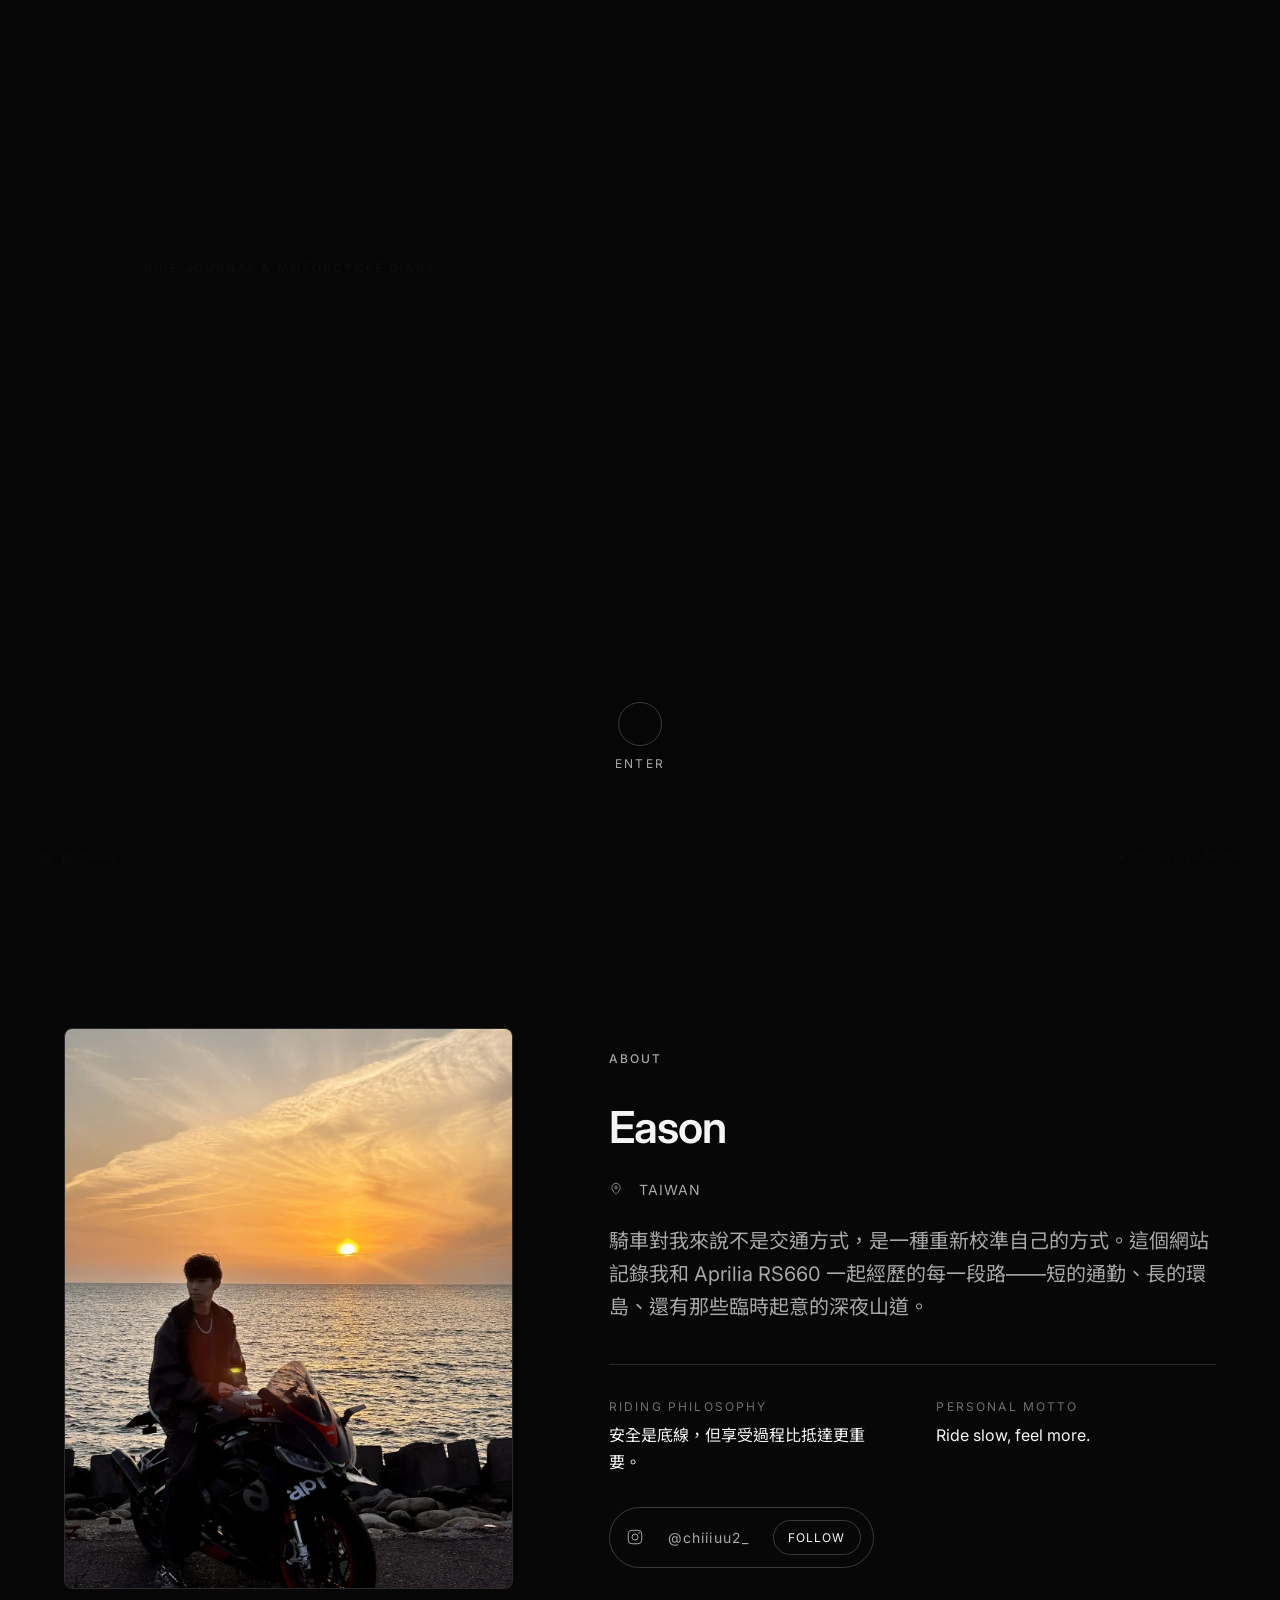
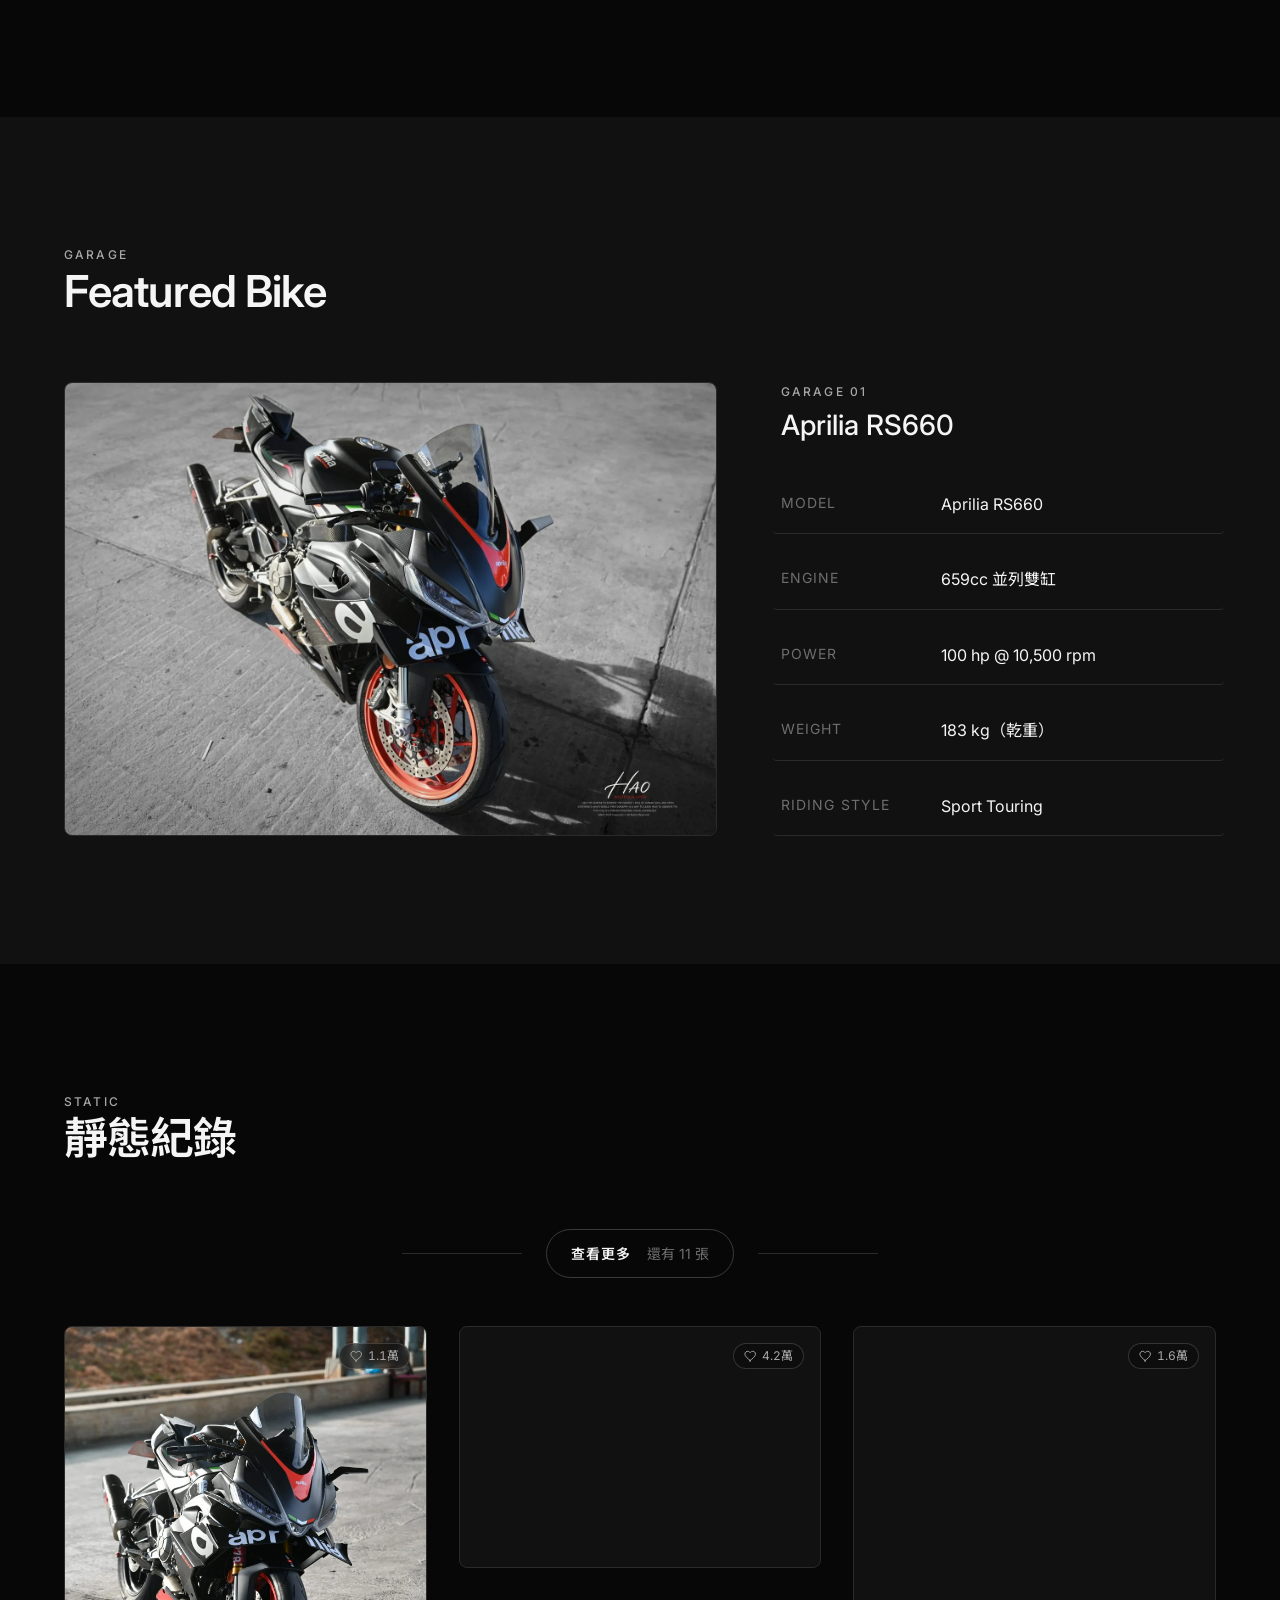
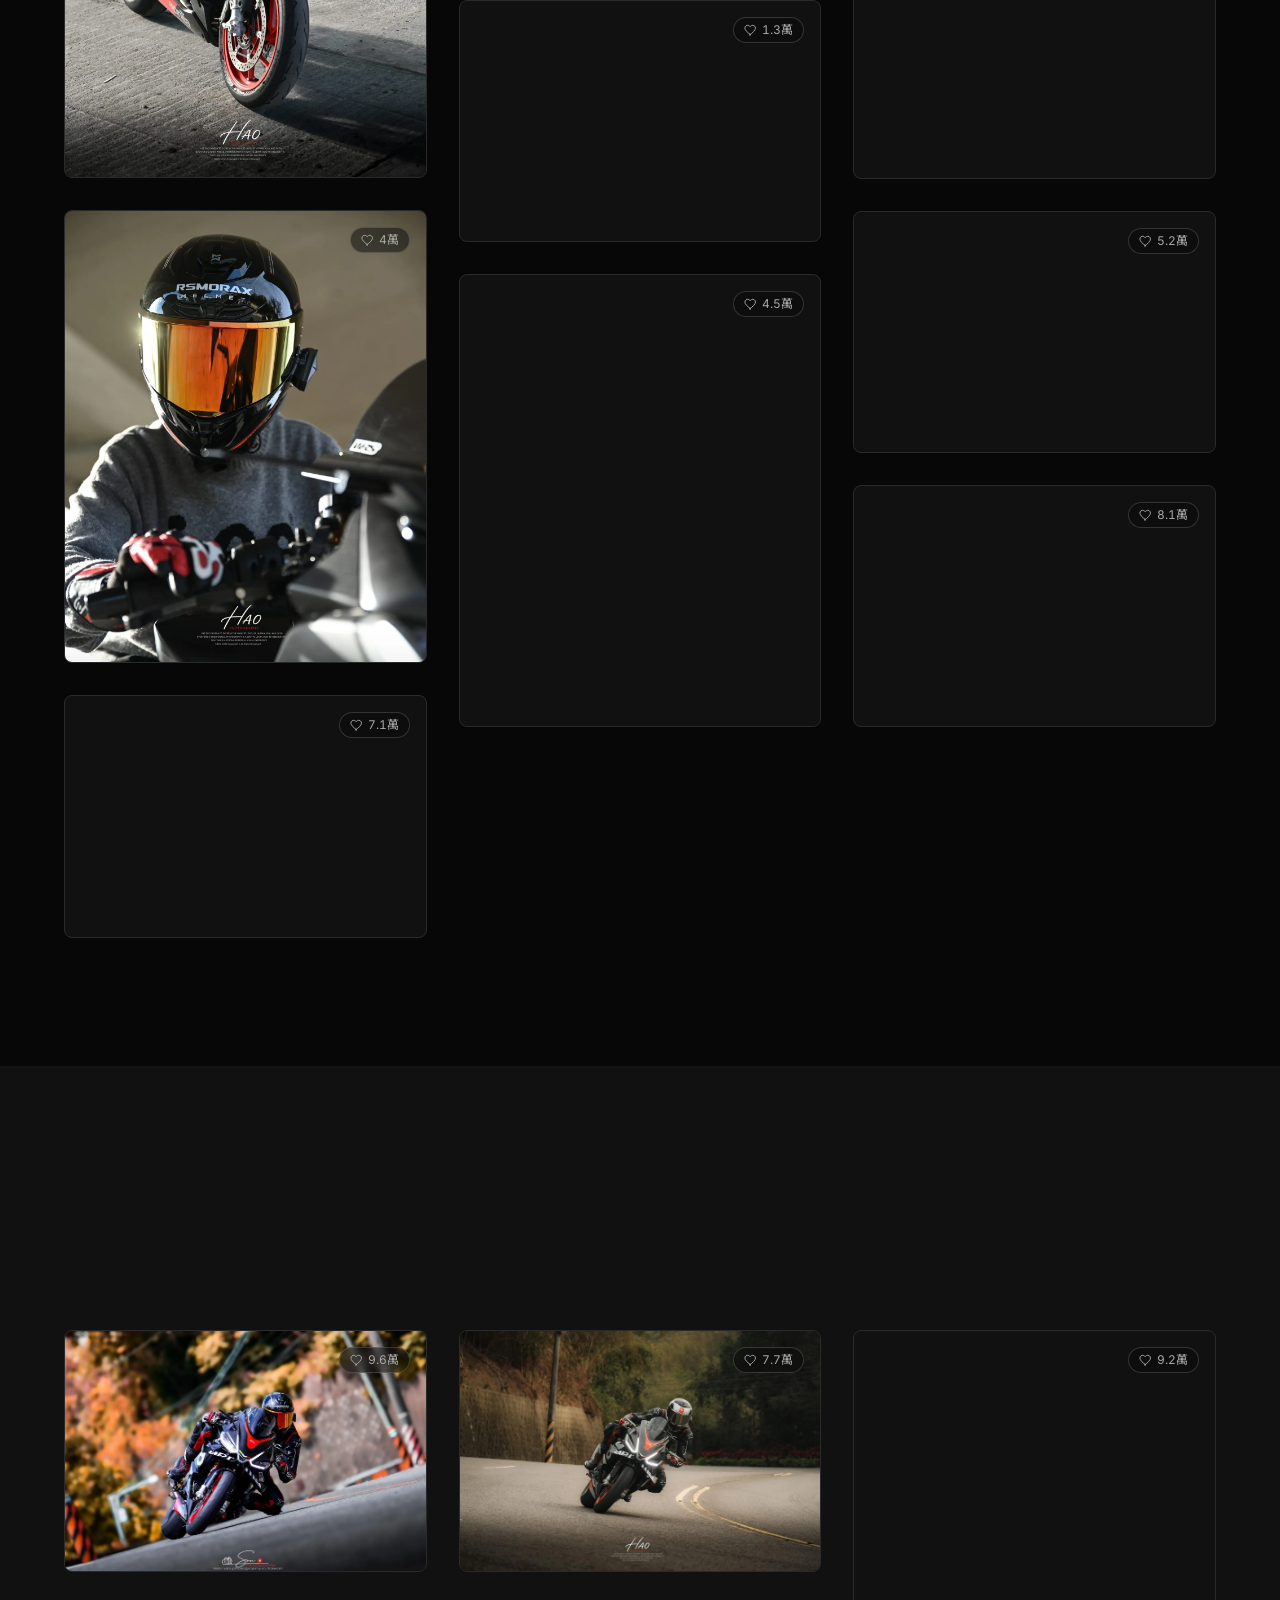
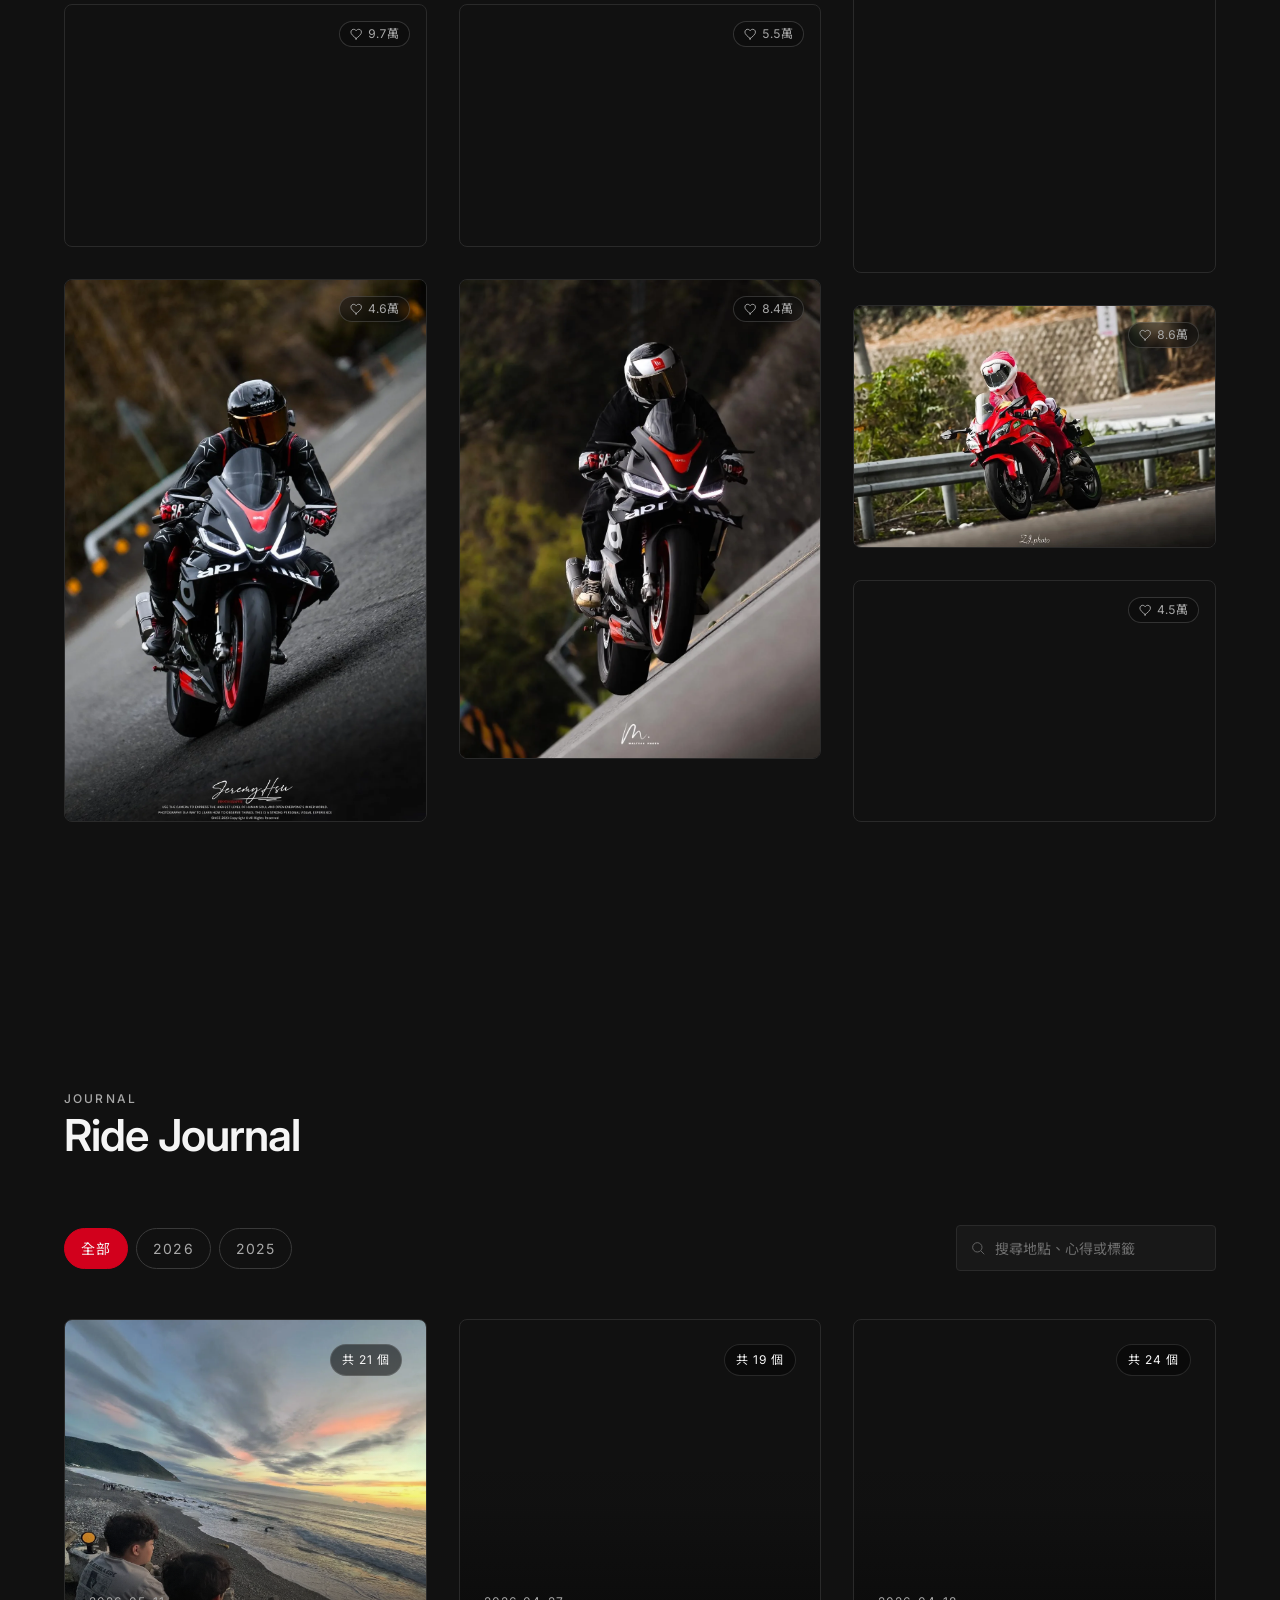
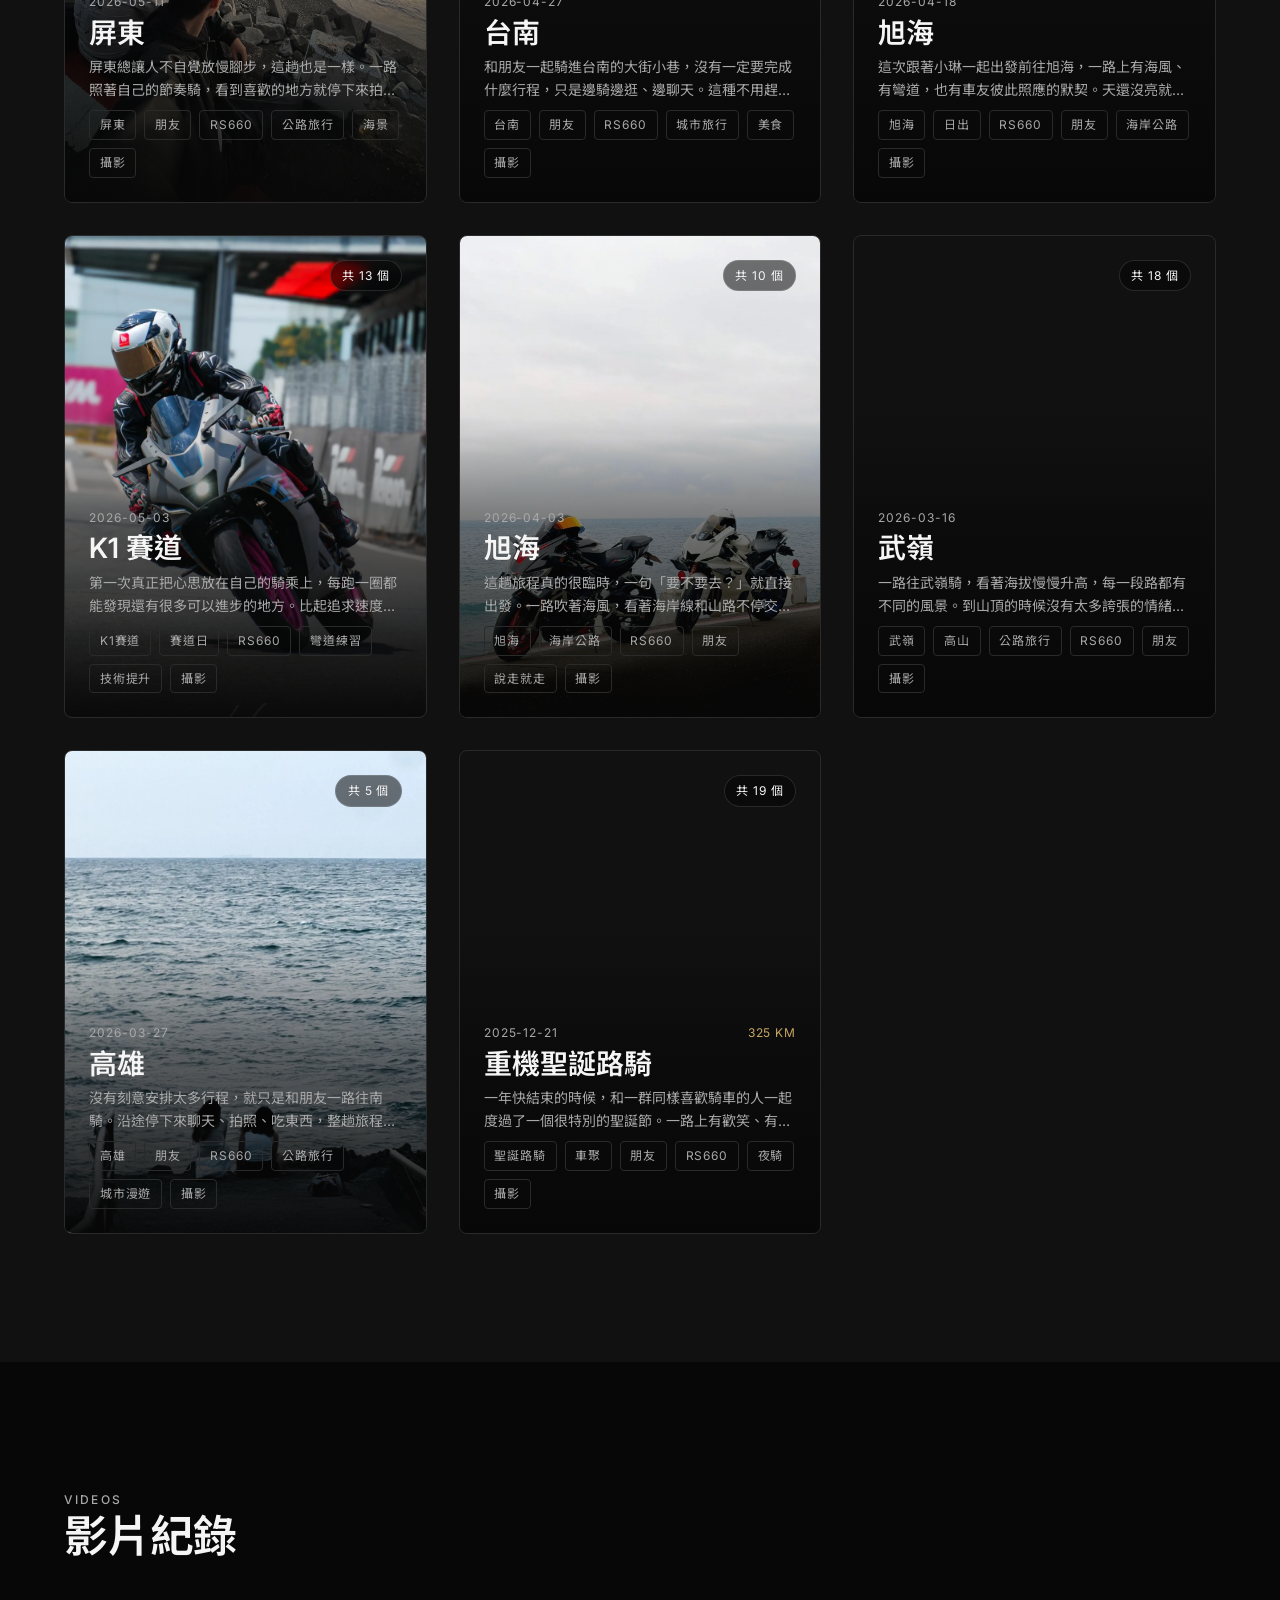
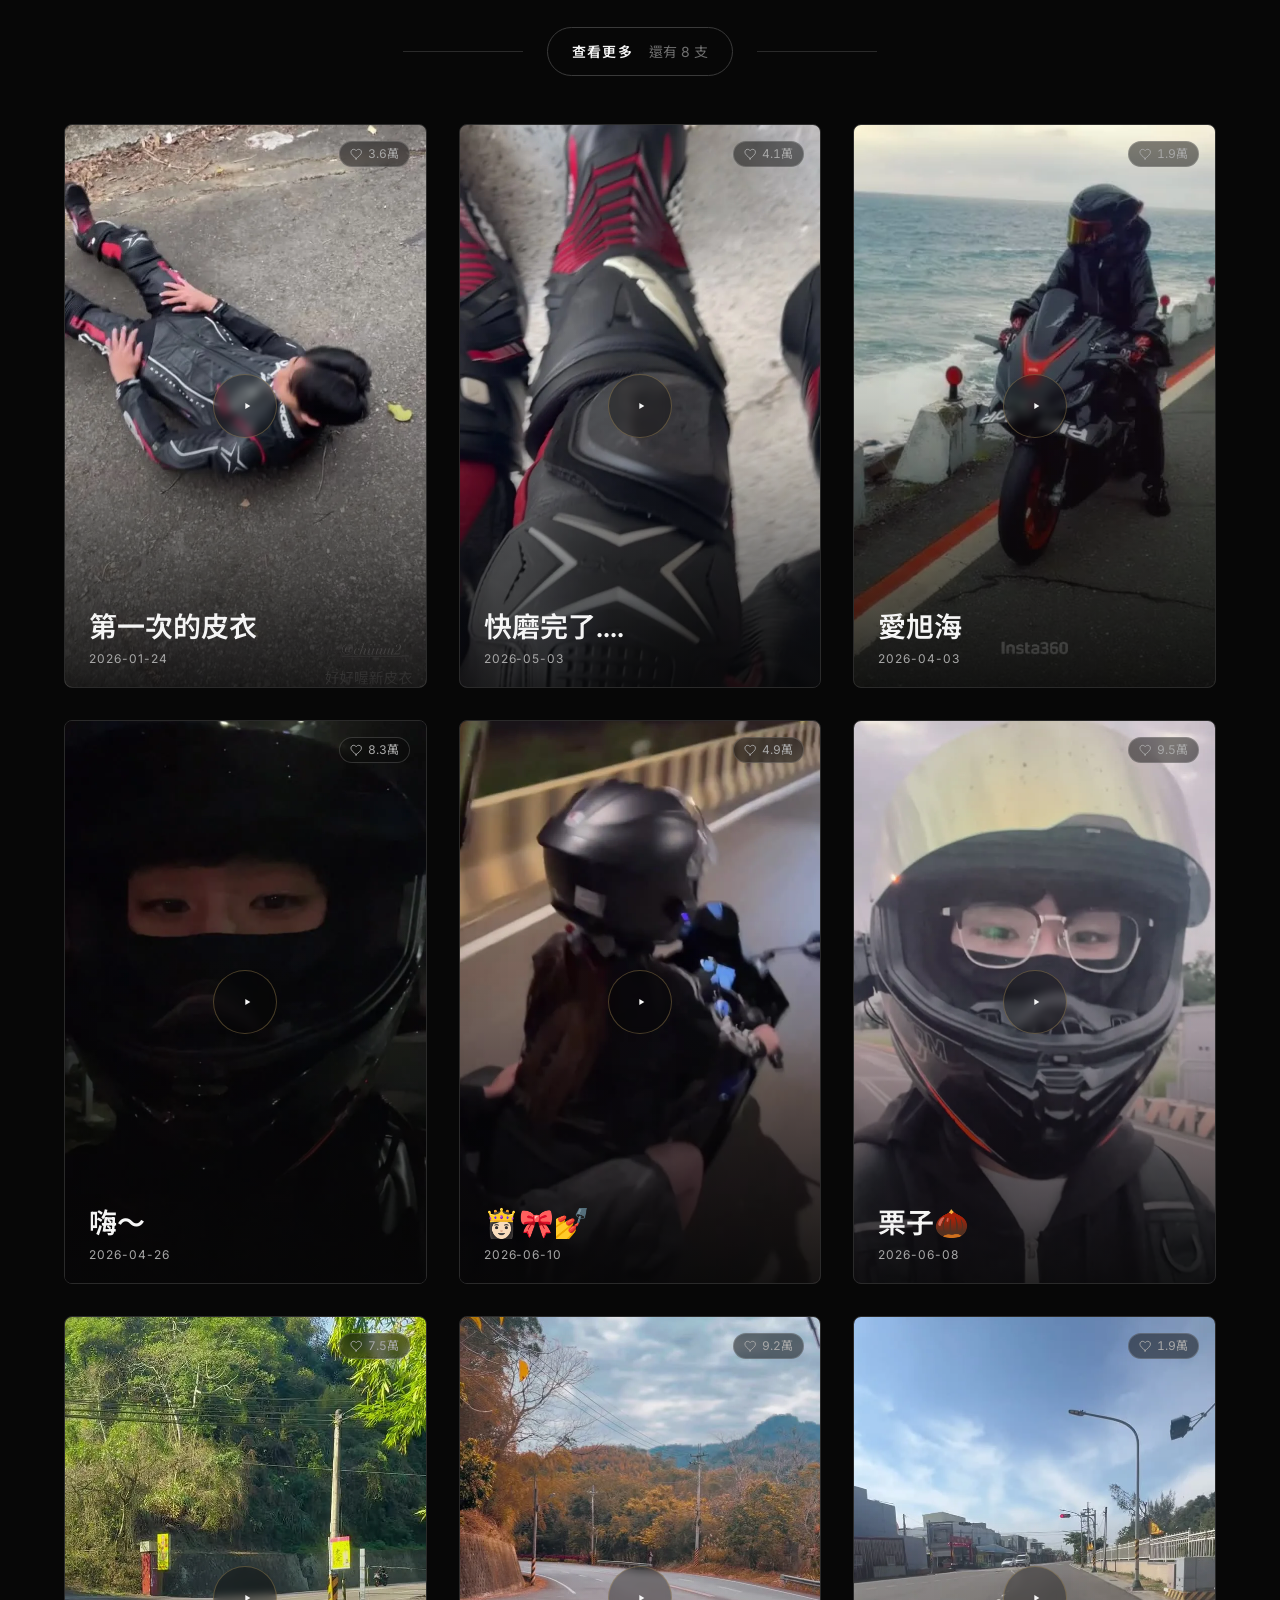
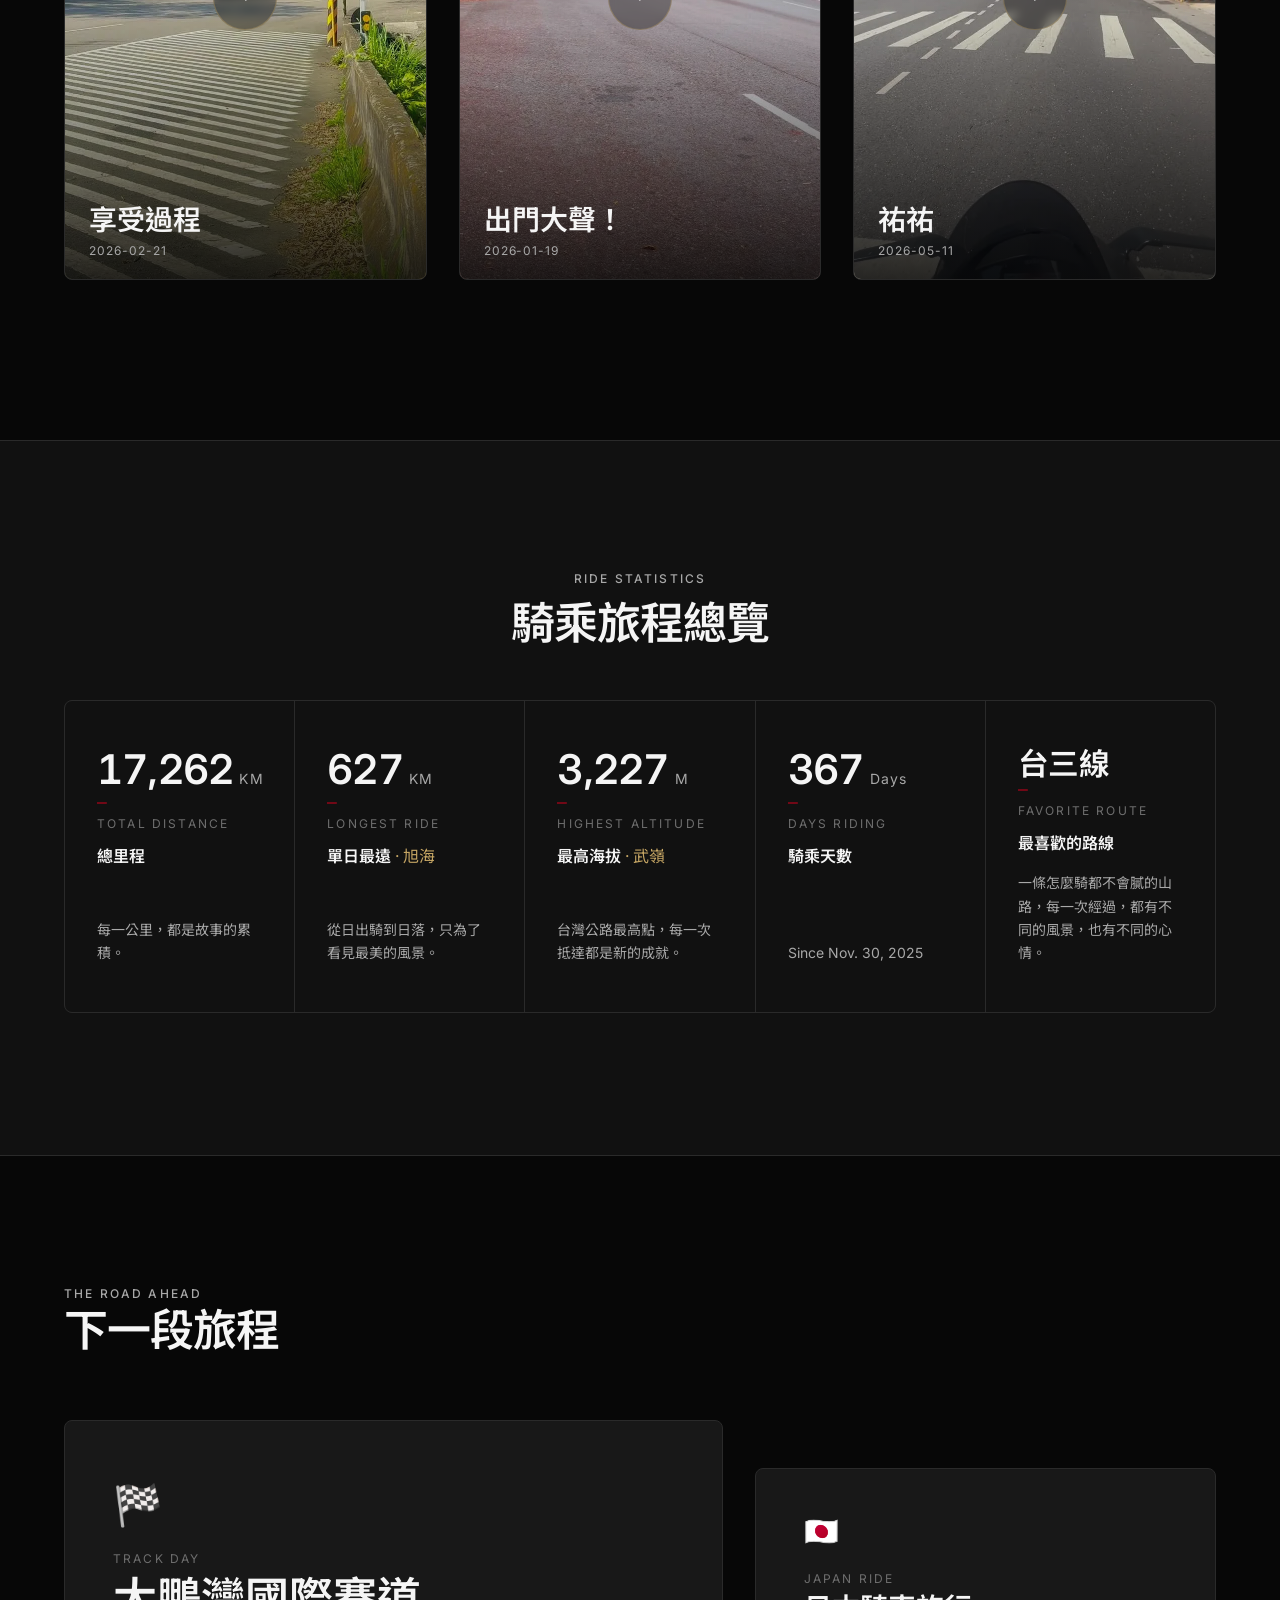
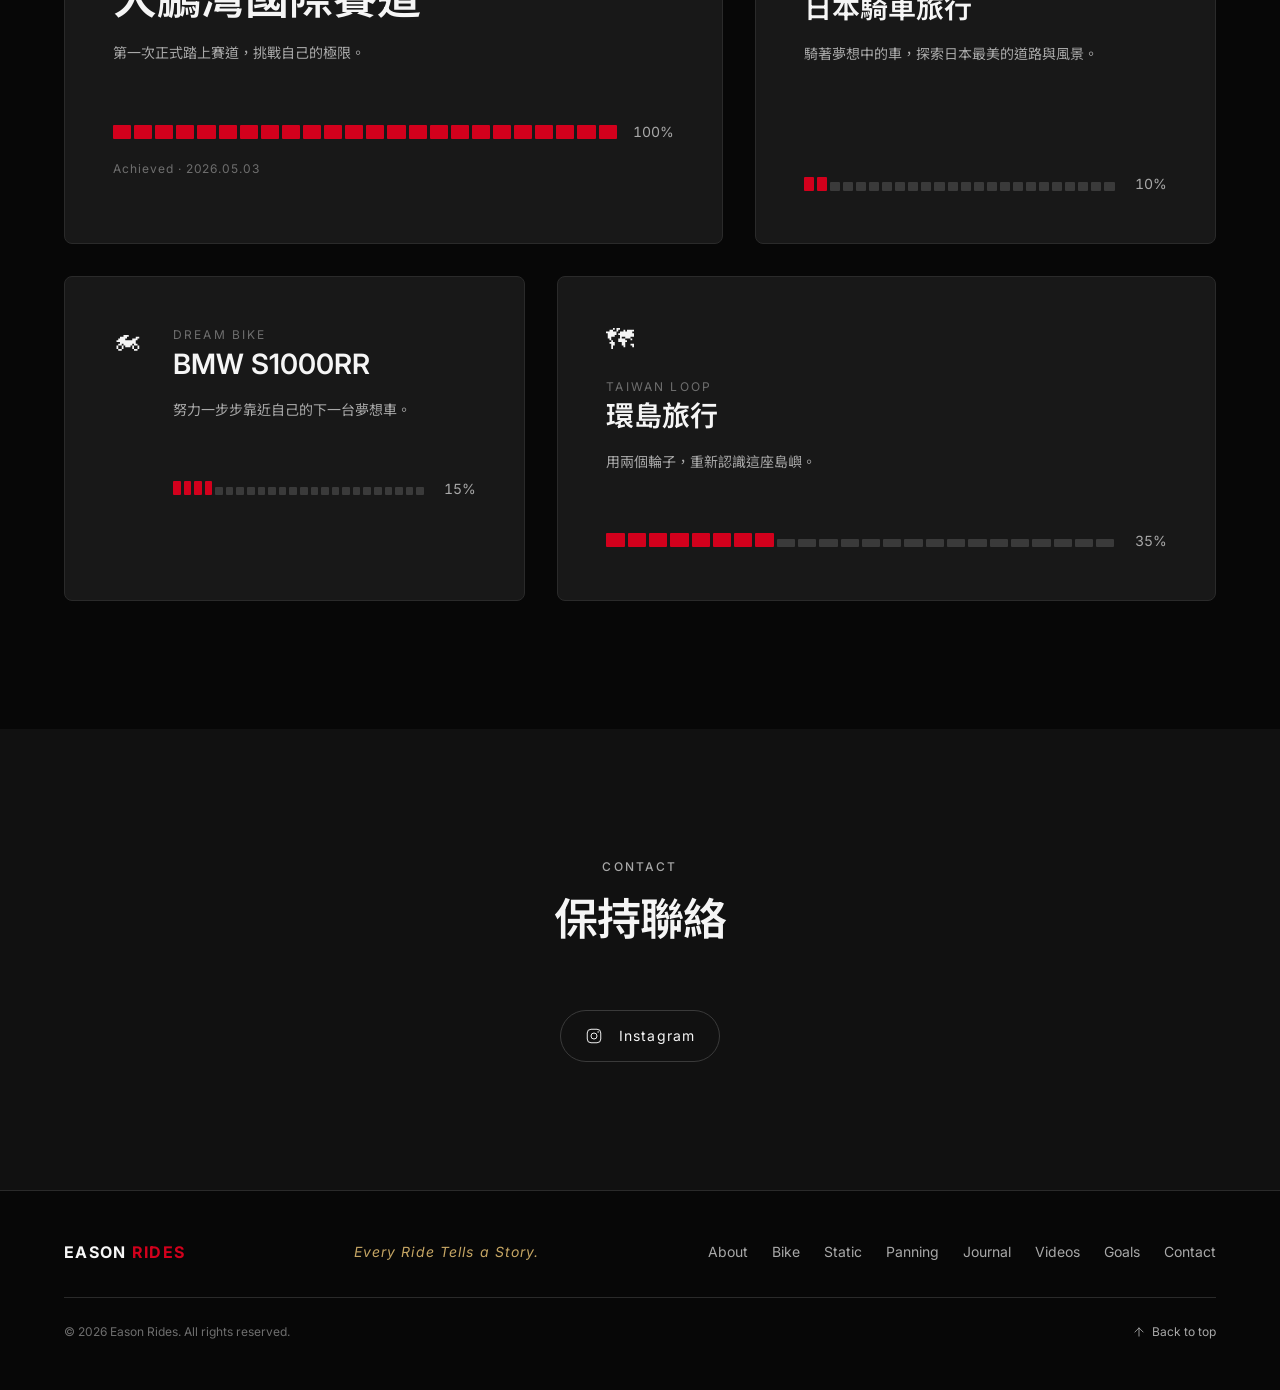
==== commit 0dc1ad85: "新增手機底部常駐分頁標籤(Home/Journal/Videos/Gallery/Contact)，快速跳轉不用捲一大串，保留原本單頁故事感 - via Claude" ====
--- a/index.html
+++ b/index.html
@@ -61,7 +61,7 @@
   />
 
   <!-- Styles（順序即層疊順序：reset → tokens → base → 導覽/loader → 各區塊） -->
-  <link rel="stylesheet" href="assets/css/bundle.css?v=20260730d" />
+  <link rel="stylesheet" href="assets/css/bundle.css?v=20260730e" />
 </head>
 <body>
   <a class="skip-link" href="#main">跳至主要內容</a>
@@ -306,6 +306,44 @@
     </div>
   </footer>
 
+  <!-- ================= 手機底部常駐分頁標籤（快速跳轉，不用捲一大串） ================= -->
+  <nav class="tab-bar" aria-label="快速導覽">
+    <a class="tab-bar__link" href="#top">
+      <svg class="tab-bar__icon" viewBox="0 0 24 24" fill="none" aria-hidden="true">
+        <path d="M4 11l8-7 8 7v8a1 1 0 01-1 1h-4v-6H9v6H5a1 1 0 01-1-1v-8z" stroke="currentColor" stroke-width="1.5" stroke-linejoin="round" />
+      </svg>
+      <span class="tab-bar__label">Home</span>
+    </a>
+    <a class="tab-bar__link" href="#journal">
+      <svg class="tab-bar__icon" viewBox="0 0 24 24" fill="none" aria-hidden="true">
+        <path d="M6.5 3.5h11a1 1 0 011 1V21l-6.5-3-6.5 3V4.5a1 1 0 011-1z" stroke="currentColor" stroke-width="1.5" stroke-linejoin="round" />
+      </svg>
+      <span class="tab-bar__label">Journal</span>
+    </a>
+    <a class="tab-bar__link" href="#videos">
+      <svg class="tab-bar__icon" viewBox="0 0 24 24" fill="none" aria-hidden="true">
+        <rect x="2.5" y="5.5" width="19" height="13" rx="3" stroke="currentColor" stroke-width="1.5" />
+        <path d="M10 9l5 3-5 3V9z" fill="currentColor" />
+      </svg>
+      <span class="tab-bar__label">Videos</span>
+    </a>
+    <a class="tab-bar__link" href="#gallery">
+      <svg class="tab-bar__icon" viewBox="0 0 24 24" fill="none" aria-hidden="true">
+        <rect x="3" y="4" width="18" height="16" rx="2" stroke="currentColor" stroke-width="1.5" />
+        <circle cx="8.5" cy="9.5" r="1.6" stroke="currentColor" stroke-width="1.3" />
+        <path d="M4 17l5-5 3.5 3.5L16.5 11 20 14.5" stroke="currentColor" stroke-width="1.5" stroke-linejoin="round" />
+      </svg>
+      <span class="tab-bar__label">Gallery</span>
+    </a>
+    <a class="tab-bar__link" href="#contact">
+      <svg class="tab-bar__icon" viewBox="0 0 24 24" fill="none" aria-hidden="true">
+        <rect x="2.5" y="5" width="19" height="14" rx="2.5" stroke="currentColor" stroke-width="1.5" />
+        <path d="M3.5 6.5L12 13l8.5-6.5" stroke="currentColor" stroke-width="1.5" stroke-linecap="round" />
+      </svg>
+      <span class="tab-bar__label">Contact</span>
+    </a>
+  </nav>
+
   <!-- ================= 常駐 IG 追蹤按鈕 ================= -->
   <a
     class="ig-float"
@@ -338,7 +376,7 @@
   <!-- ================= Scripts ================= -->
   <!-- 先載入資料與工具，最後才載入依賴它們的 main.js（一般 script，非 module，file:// 可直接開） -->
   <script src="assets/js/content.js"></script>
-  <script src="assets/js/bundle.js?v=20260730d"></script>
+  <script src="assets/js/bundle.js?v=20260730e"></script>
   <script>
     document.getElementById('footer-year').textContent = new Date().getFullYear();
   </script>
--- a/assets/css/bundle.css
+++ b/assets/css/bundle.css
@@ -1 +1 @@
-*,::after,::before{box-sizing:border-box;margin:0;padding:0}html{-webkit-text-size-adjust:100%;scroll-behavior:smooth}@media (prefers-reduced-motion:reduce){html{scroll-behavior:auto}}body{min-height:100vh;line-height:var(--lh-body);-webkit-font-smoothing:antialiased;-moz-osx-font-smoothing:grayscale;overflow-x:hidden}img,picture,svg,video{display:block;max-width:100%}img{height:auto}button,input,select,textarea{font:inherit;color:inherit}button{background:0 0;border:none;cursor:pointer}a{color:inherit;text-decoration:none}ol,ul{list-style:none}h1,h2,h3,h4,h5,h6{font-weight:inherit}:focus-visible{outline:2px solid var(--color-accent);outline-offset:3px}::selection{background:var(--color-accent);color:var(--color-text)}:root{--color-bg:#070707;--color-bg-secondary:#111111;--color-card:#181818;--color-border:#2a2a2a;--color-border-strong:#3a3a3a;--color-text:#f5f5f5;--color-text-secondary:#a8a8a8;--color-text-muted:#6e6e6e;--color-accent:#d2001c;--color-accent-dim:rgba(210, 0, 28, 0.4);--color-accent-deep:#8c0013;--color-gold:#c6a664;--color-gold-dim:rgba(198, 166, 100, 0.35);--font-display:"SF Pro Display","Inter","Noto Sans TC",-apple-system,sans-serif;--font-body:"Inter","Noto Sans TC",-apple-system,sans-serif;--fs-hero:clamp(2.75rem, 6vw + 1rem, 6.5rem);--fs-h1:clamp(2.25rem, 4vw + 1rem, 4rem);--fs-h2:clamp(1.75rem, 2.5vw + 1rem, 2.75rem);--fs-h3:clamp(1.25rem, 1.2vw + 1rem, 1.75rem);--fs-body-lg:clamp(1.05rem, 0.6vw + 0.9rem, 1.25rem);--fs-body:1rem;--fs-small:0.875rem;--fs-caption:0.75rem;--lh-tight:1.05;--lh-heading:1.2;--lh-body:1.65;--tracking-tight:-0.02em;--tracking-normal:0;--tracking-wide:0.08em;--tracking-wider:0.18em;--space-1:0.5rem;--space-2:1rem;--space-3:1.5rem;--space-4:2rem;--space-5:3rem;--space-6:4rem;--space-7:6rem;--space-8:8rem;--space-9:12rem;--container-max:1440px;--container-padding:clamp(1.5rem, 5vw, 6rem);--nav-height:88px;--nav-height-scrolled:72px;--ease-out:cubic-bezier(0.16, 1, 0.3, 1);--ease-in-out:cubic-bezier(0.65, 0, 0.35, 1);--duration-fast:250ms;--duration-base:700ms;--duration-slow:1000ms;--shadow-card:0 20px 60px rgba(0, 0, 0, 0.55);--shadow-accent:0 8px 30px rgba(210, 0, 28, 0.25);--shadow-gold:0 0 0 1px rgba(198, 166, 100, 0.4);--radius-sm:4px;--radius-md:8px;--radius-lg:16px;--z-nav:100;--z-lightbox:200;--z-loader:300}@media (prefers-reduced-motion:reduce){:root{--duration-fast:1ms;--duration-base:1ms;--duration-slow:1ms}}body{background:var(--color-bg);color:var(--color-text);font-family:var(--font-body);font-size:var(--fs-body)}.container{max-width:var(--container-max);margin-inline:auto;padding-inline:var(--container-padding)}.eyebrow{font-size:var(--fs-caption);letter-spacing:var(--tracking-wider);text-transform:uppercase;color:var(--color-text-secondary);font-weight:500}.h1,h1{font-family:var(--font-display);font-size:var(--fs-h1);line-height:var(--lh-tight);letter-spacing:var(--tracking-tight);font-weight:600}.h2,h2{font-family:var(--font-display);font-size:var(--fs-h2);line-height:var(--lh-heading);letter-spacing:var(--tracking-tight);font-weight:600}.h3,h3{font-family:var(--font-display);font-size:var(--fs-h3);line-height:var(--lh-heading);font-weight:500}p{color:var(--color-text-secondary);font-size:var(--fs-body-lg)}.section{padding-block:var(--space-8);position:relative;scroll-margin-top:88px}.section-head{margin-bottom:var(--space-6)}.btn{display:inline-flex;align-items:center;gap:var(--space-2);padding:.9rem 1.75rem;font-size:var(--fs-small);letter-spacing:var(--tracking-wide);text-transform:uppercase;font-weight:600;border-radius:var(--radius-sm);border:1px solid var(--color-border-strong);transition:transform var(--duration-fast) var(--ease-out),box-shadow var(--duration-fast) var(--ease-out),background var(--duration-fast) var(--ease-out),border-color var(--duration-fast) var(--ease-out)}.btn:hover{transform:translateY(-2px)}.btn:active{transform:scale(.97)}.btn-primary{background:var(--color-accent);border-color:var(--color-accent);color:var(--color-text)}.btn-primary:hover{box-shadow:var(--shadow-accent)}.btn-ghost{background:0 0;color:var(--color-text)}.btn-ghost:hover{border-color:var(--color-text);background:rgba(255,255,255,.04)}.btn-icon{width:1em;height:1em;transition:transform var(--duration-fast) var(--ease-out)}.btn:hover .btn-icon{transform:translateX(3px)}[data-reveal]{opacity:0;transform:translateY(40px);transition:opacity var(--duration-base) var(--ease-out),transform var(--duration-base) var(--ease-out)}[data-reveal].is-visible{opacity:1;transform:translateY(0)}[data-reveal=scale]{transform:scale(1.08);transition:opacity var(--duration-slow) var(--ease-out),transform var(--duration-slow) var(--ease-out)}[data-reveal=scale].is-visible{transform:scale(1)}@media (prefers-reduced-motion:reduce){[data-reveal]{opacity:1;transform:none;transition:none}}.media-placeholder{position:relative;width:100%;height:100%;min-height:240px;display:flex;flex-direction:column;align-items:center;justify-content:center;gap:var(--space-2);background:repeating-linear-gradient(45deg,transparent,transparent 18px,rgba(255,255,255,.025) 18px,rgba(255,255,255,.025) 19px),var(--color-bg-secondary);color:var(--color-text-muted);text-align:center}.media-placeholder__icon{width:32px;height:32px;opacity:.5}.media-placeholder__label{font-size:var(--fs-caption);letter-spacing:var(--tracking-wide);text-transform:uppercase;max-width:22ch}.media{position:relative;width:100%;height:100%;overflow:hidden}.media .media-placeholder{position:absolute;inset:0}.media__img{position:absolute;inset:0;width:100%;height:100%;object-fit:cover;opacity:0;transition:opacity var(--duration-base) var(--ease-out)}.media--loaded .media__img{opacity:1}.media--loaded .media-placeholder{opacity:0;transition:opacity var(--duration-fast) var(--ease-out)}.tag{display:inline-flex;align-items:center;font-size:var(--fs-caption);letter-spacing:var(--tracking-wide);text-transform:uppercase;color:var(--color-text-secondary);border:1px solid var(--color-border);border-radius:var(--radius-sm);padding:.25rem .6rem}.sr-only{position:absolute;width:1px;height:1px;padding:0;margin:-1px;overflow:hidden;clip:rect(0,0,0,0);white-space:nowrap;border:0}.skip-link{position:fixed;top:-100%;left:var(--space-2);z-index:var(--z-loader);background:var(--color-accent);color:var(--color-text);padding:var(--space-2) var(--space-3);border-radius:var(--radius-sm);transition:top var(--duration-fast) var(--ease-out)}.skip-link:focus{top:var(--space-2)}.nav{position:fixed;top:0;left:0;right:0;z-index:var(--z-nav);height:var(--nav-height);display:flex;align-items:center;background:0 0;opacity:0;transition:height var(--duration-fast) var(--ease-out),background var(--duration-fast) var(--ease-out),backdrop-filter var(--duration-fast) var(--ease-out),opacity .6s var(--ease-out)}.nav.is-revealed{opacity:1}.nav.is-scrolled{height:var(--nav-height-scrolled);background:rgba(7,7,7,.78);backdrop-filter:blur(16px);-webkit-backdrop-filter:blur(16px)}.nav::after{content:"";position:absolute;left:0;right:0;bottom:0;height:1px;background:linear-gradient(90deg,transparent,var(--color-border-strong) 20%,var(--color-gold-dim) 50%,var(--color-border-strong) 80%,transparent);opacity:0;transition:opacity var(--duration-fast) var(--ease-out)}.nav.is-scrolled::after{opacity:1}.nav__inner{width:100%;display:flex;align-items:center;justify-content:space-between}.nav__logo{font-family:var(--font-display);font-size:1.15rem;font-weight:700;letter-spacing:var(--tracking-wide);text-transform:uppercase}.nav__logo span{color:var(--color-accent)}.nav__links{display:flex;align-items:center;gap:var(--space-5)}.nav__link{position:relative;font-size:var(--fs-small);letter-spacing:var(--tracking-wide);text-transform:uppercase;color:var(--color-text-secondary);padding-block:0.35rem;transition:color var(--duration-fast) var(--ease-out)}.nav__link::after{content:"";position:absolute;left:0;bottom:0;width:100%;height:1px;background:var(--color-gold);transform:scaleX(0);transform-origin:right;transition:transform var(--duration-fast) var(--ease-out)}.nav__link.is-active,.nav__link:focus-visible,.nav__link:hover{color:var(--color-text)}.nav__link.is-active::after,.nav__link:focus-visible::after,.nav__link:hover::after{transform:scaleX(1);transform-origin:left}.nav__toggle{display:none;flex-direction:column;gap:5px;width:28px;z-index:var(--z-nav)}.nav__toggle span{display:block;height:1.5px;width:100%;background:var(--color-text);transition:transform var(--duration-fast) var(--ease-out),opacity var(--duration-fast) var(--ease-out)}.nav__toggle[aria-expanded=true] span:first-child{transform:translateY(6.5px) rotate(45deg)}.nav__toggle[aria-expanded=true] span:nth-child(2){opacity:0}.nav__toggle[aria-expanded=true] span:nth-child(3){transform:translateY(-6.5px) rotate(-45deg)}@media (max-width:768px){.nav__toggle{display:flex}.nav__links{position:fixed;inset:0;z-index:999;background-color:#070707;flex-direction:column;justify-content:center;gap:var(--space-5);transform:translateX(100%);transition:transform var(--duration-base) var(--ease-in-out)}.nav__links.is-open{transform:translateX(0)}.nav__link{font-size:var(--fs-h3)}}.loader{position:fixed;inset:0;z-index:var(--z-loader);display:flex;align-items:center;justify-content:center;background-color:rgba(7,7,7,.96);transition:background-color .7s var(--ease-in-out)}.loader.is-fading{background-color:rgba(7,7,7,0)}.loader.is-done{visibility:hidden;pointer-events:none}.loader__content{position:relative;text-align:center;opacity:0;transform:translateY(6px);transition:opacity 950ms var(--ease-out),transform 950ms var(--ease-out)}.loader__content::before{content:"";position:absolute;left:50%;top:50%;width:360px;height:200px;transform:translate(-50%,-50%) scale(.85);background:radial-gradient(ellipse at center,rgba(198,166,100,.16) 0,transparent 70%);opacity:0;transition:opacity .8s var(--ease-out),transform 1s var(--ease-out);pointer-events:none;z-index:-1}.loader__content.is-visible::before{opacity:1;transform:translate(-50%,-50%) scale(1)}.loader__sweep{display:block;width:64px;height:1px;margin:0 auto var(--space-2);background:var(--color-gold);transform:scaleX(0);transform-origin:center;opacity:0}.loader__content.is-visible .loader__sweep{animation:loaderSweep 750ms var(--ease-out) forwards}@keyframes loaderSweep{0%{transform:scaleX(0);opacity:.3}55%{transform:scaleX(1.15);opacity:1}78%{transform:scaleX(.92)}100%{transform:scaleX(1);opacity:1}}@media (prefers-reduced-motion:reduce){.loader__content.is-visible .loader__sweep{animation:none;transform:scaleX(1);opacity:1}}.loader__content.is-visible{opacity:1;transform:translateY(0)}.loader__content.is-hiding{opacity:0;transform:translateY(0);transition:opacity 420ms var(--ease-in-out)}.loader__logo{font-family:var(--font-display);font-size:clamp(1.75rem, 3.4vw, 2.75rem);font-weight:600;letter-spacing:var(--tracking-wide);color:var(--color-text)}.loader__logo span{color:var(--color-accent)}.loader__tagline{margin-top:var(--space-2);font-style:italic;font-size:var(--fs-small);letter-spacing:var(--tracking-wide);color:var(--color-gold)}.loader__enter{position:absolute;left:50%;bottom:14%;transform:translateX(-50%);display:flex;flex-direction:column;align-items:center;gap:var(--space-1);background:0 0;border:none;cursor:pointer;color:var(--color-text-secondary);animation:loaderEnterPulse 2.4s var(--ease-in-out) infinite}.loader__enter-ring{width:44px;height:44px;border-radius:50%;border:1px solid var(--color-border-strong);transition:border-color var(--duration-fast) var(--ease-out),transform var(--duration-fast) var(--ease-out)}.loader__enter:focus-visible .loader__enter-ring,.loader__enter:hover .loader__enter-ring{border-color:var(--color-gold);transform:scale(1.06)}.loader__enter-label{font-size:var(--fs-caption);letter-spacing:var(--tracking-wider);text-transform:uppercase}.loader__enter.is-hidden{opacity:0;pointer-events:none;transition:opacity .3s var(--ease-out)}@keyframes loaderEnterPulse{0%,100%{opacity:.55}50%{opacity:1}}@media (prefers-reduced-motion:reduce){.loader__enter{animation:none;opacity:.85}}@media (prefers-reduced-motion:reduce){.loader{display:none}}.hero{position:relative;min-height:100vh;display:grid;grid-template-columns:minmax(0,1.1fr) minmax(0,1fr);align-items:stretch;background:var(--color-bg);overflow:hidden}.hero__content{display:flex;flex-direction:column;justify-content:center;gap:var(--space-4);padding:calc(var(--nav-height) + var(--space-5)) var(--container-padding) var(--space-6)}.hero__mark{display:flex;align-items:center;gap:var(--space-2)}.hero__mark-line{width:64px;height:1px;background:var(--color-gold);transform-origin:left;transform:scaleX(0)}.hero__eyebrow{font-size:var(--fs-caption);letter-spacing:var(--tracking-wider);text-transform:uppercase;color:var(--color-text-secondary)}.hero__title{font-family:var(--font-display);font-size:clamp(2rem, 5vw + .5rem, 5.5rem);line-height:var(--lh-tight);letter-spacing:var(--tracking-tight);font-weight:600;white-space:nowrap}.hero__tagline{font-size:var(--fs-body-lg);line-height:1.6;color:var(--color-text-secondary);max-width:38ch}.hero__slogan{font-style:italic;font-size:var(--fs-small);letter-spacing:var(--tracking-wide);color:var(--color-gold)}.hero__actions{margin-top:var(--space-2)}.hero__visual{position:relative;overflow:hidden;background:var(--color-bg-secondary)}.hero__image{position:absolute;inset:0;width:100%;height:100%;object-fit:cover;object-position:center}.hero__photo,.hero__video{transition:opacity .9s var(--ease-out)}.hero__video{opacity:0}.hero__visual.is-video-active .hero__video{opacity:1}.hero__visual.is-video-active .hero__photo{opacity:0}.hero__visual.is-igniting .hero__image{animation:heroIgnite 550ms var(--ease-out)}@keyframes heroIgnite{0%{transform:scale(1);filter:brightness(1)}35%{transform:scale(1.018);filter:brightness(1.06)}100%{transform:scale(1);filter:brightness(1)}}@media (prefers-reduced-motion:reduce){.hero__visual.is-igniting .hero__image{animation:none}}.hero__visual::before{content:"";position:absolute;inset:0;background:linear-gradient(90deg,var(--color-bg) 0,transparent 12%);z-index:1;pointer-events:none}.hero__actions,.hero__mark-line,.hero__slogan,.hero__tagline,.hero__title{opacity:0;transform:translateY(24px);transition:opacity var(--duration-slow) var(--ease-out),transform var(--duration-slow) var(--ease-out)}.hero__visual{opacity:0;transform:scale(1.08);transition:opacity var(--duration-slow) var(--ease-out),transform 1.4s var(--ease-out)}.hero--revealed .hero__mark-line{opacity:1;transform:scaleX(1);transition:transform .5s var(--ease-out) 120ms}.hero--revealed .hero__title{opacity:1;transform:translateY(0);transition-delay:280ms}.hero--revealed .hero__tagline{opacity:1;transform:translateY(0);transition-delay:460ms}.hero--revealed .hero__slogan{opacity:1;transform:translateY(0);transition-delay:560ms}.hero--revealed .hero__actions{opacity:1;transform:translateY(0);transition-delay:680ms}.hero--revealed .hero__visual{opacity:1;transform:scale(1);transition-delay:380ms}@media (prefers-reduced-motion:reduce){.hero__actions,.hero__mark-line,.hero__slogan,.hero__tagline,.hero__title,.hero__visual{opacity:1;transform:none;transition:none}}.hero__scroll{position:absolute;left:var(--container-padding);bottom:var(--space-4);display:flex;align-items:center;gap:var(--space-2);color:var(--color-text-secondary);font-size:var(--fs-caption);letter-spacing:var(--tracking-wide);text-transform:uppercase;z-index:2}.hero__scroll-line{width:1px;height:40px;background:var(--color-border-strong);position:relative;overflow:hidden}.hero__scroll-line::after{content:"";position:absolute;top:-100%;left:0;width:100%;height:100%;background:var(--color-accent);animation:scrollDrip 2.2s var(--ease-in-out) infinite}@keyframes scrollDrip{0%{top:-100%}60%{top:100%}100%{top:100%}}@media (prefers-reduced-motion:reduce){.hero__scroll-line::after{animation:none;top:0}}@media (max-width:1024px){.hero{grid-template-columns:1fr;grid-template-rows:auto 55vh}.hero__content{padding-top:calc(var(--nav-height) + var(--space-4));padding-bottom:var(--space-4)}.hero__visual::before{background:linear-gradient(180deg,var(--color-bg) 0,transparent 10%)}}@media (max-width:480px){.hero{grid-template-rows:auto 45vh}.hero__scroll{display:none}}.about{background:var(--color-bg)}.about__grid{display:grid;grid-template-columns:minmax(0,0.85fr) minmax(0,1.15fr);gap:var(--space-7);align-items:center}.about__visual{aspect-ratio:4/5;border-radius:var(--radius-md);overflow:hidden;border:1px solid var(--color-border)}.about__body{display:flex;flex-direction:column;gap:var(--space-3)}.about__name{margin-top:var(--space-1)}.about__meta{display:flex;align-items:center;gap:var(--space-2);color:var(--color-text-secondary);font-size:var(--fs-small);letter-spacing:var(--tracking-wide);text-transform:uppercase}.about__meta svg{width:14px;height:14px}.about__intro{max-width:56ch}.about__facts{display:grid;grid-template-columns:repeat(2,minmax(0,1fr));gap:var(--space-3) var(--space-5);margin-top:var(--space-2);padding-top:var(--space-4);border-top:1px solid var(--color-border)}.about__fact-label{display:block;font-size:var(--fs-caption);letter-spacing:var(--tracking-wider);text-transform:uppercase;color:var(--color-text-muted);margin-bottom:.35rem}.about__fact-value{font-size:var(--fs-body);color:var(--color-text)}.about__instagram{display:inline-flex;align-items:center;gap:var(--space-3);align-self:flex-start;margin-top:var(--space-1);padding:.75rem .75rem .75rem 1rem;border:1px solid var(--color-border-strong);border-radius:999px;color:var(--color-text);overflow:hidden;position:relative;transition:border-color var(--duration-fast) var(--ease-out),transform var(--duration-fast) var(--ease-out)}.about__instagram:focus-visible,.about__instagram:hover{border-color:var(--color-gold);transform:translateY(-1px)}.about__instagram-icon{display:flex;color:var(--color-text-secondary);transition:color var(--duration-fast) var(--ease-out)}.about__instagram-icon svg{width:18px;height:18px}.about__instagram:focus-visible .about__instagram-icon,.about__instagram:hover .about__instagram-icon{color:var(--color-gold)}.about__instagram-handle{font-size:var(--fs-small);letter-spacing:var(--tracking-wide);color:var(--color-text-secondary)}.about__instagram-follow{display:flex;align-items:center;font-size:var(--fs-caption);letter-spacing:var(--tracking-wide);text-transform:uppercase;padding:.4rem .9rem;border-radius:999px;background:0 0;border:1px solid var(--color-border-strong);transition:background var(--duration-fast) var(--ease-out),border-color var(--duration-fast) var(--ease-out),color var(--duration-fast) var(--ease-out)}.about__instagram:focus-visible .about__instagram-follow,.about__instagram:hover .about__instagram-follow{background:var(--color-accent);border-color:var(--color-accent);color:var(--color-text)}@media (max-width:1024px){.about__grid{grid-template-columns:1fr;gap:var(--space-5)}.about__visual{aspect-ratio:16/10;max-width:420px}}.bike{background:var(--color-bg-secondary)}.bikes{display:flex;flex-direction:column;gap:var(--space-7)}.bike-card{display:grid;grid-template-columns:minmax(0,1.2fr) minmax(0,0.8fr);gap:var(--space-6);align-items:center}.bike-card:nth-child(2n){direction:rtl}.bike-card:nth-child(2n)>*{direction:ltr}.bike-card__visual{aspect-ratio:16/10;border-radius:var(--radius-md);overflow:hidden;border:1px solid var(--color-border)}.bike-card__visual .media__img{transition:transform .9s var(--ease-out)}.bike-card:hover .bike-card__visual .media__img{transform:scale(1.035)}.bike-card__name{margin-block:var(--space-1) var(--space-4)}.bike-card__specs{display:grid;grid-template-columns:1fr;gap:var(--space-2) 0}.bike-card__spec{display:grid;grid-template-columns:9rem 1fr;gap:var(--space-2);padding-block:var(--space-2);padding-inline:var(--space-1);margin-inline:calc(var(--space-1) * -1);border-bottom:1px solid var(--color-border);border-radius:var(--radius-sm);transition:background var(--duration-fast) var(--ease-out)}.bike-card__spec:hover{background:rgba(255,255,255,.03)}.bike-card__spec dt{font-size:var(--fs-small);letter-spacing:var(--tracking-wide);text-transform:uppercase;color:var(--color-text-muted)}.bike-card__spec dd{font-size:var(--fs-body);color:var(--color-text)}@media (max-width:900px){.bike-card,.bike-card:nth-child(2n){grid-template-columns:1fr;direction:ltr}.bike-card__spec{grid-template-columns:7rem 1fr}}.gallery{background:var(--color-bg)}.panning{background:var(--color-bg-secondary)}.gallery-grid{columns:3 280px;column-gap:var(--space-4)}.gallery-item{position:relative;display:block;width:100%;break-inside:avoid;margin-bottom:var(--space-4);border-radius:var(--radius-md);overflow:hidden;border:1px solid var(--color-border);text-align:left;background:var(--color-bg-secondary);box-shadow:0 0 0 transparent;cursor:pointer;transition:border-color var(--duration-base) var(--ease-out),box-shadow var(--duration-base) var(--ease-out),transform var(--duration-base) var(--ease-out)}.gallery-item:focus-visible{outline:2px solid var(--color-gold-dim);outline-offset:2px}.like-btn{position:absolute;z-index:4;top:var(--space-2);right:var(--space-2);display:inline-flex;align-items:center;gap:4px;padding:5px 10px;border-radius:999px;border:1px solid rgba(255,255,255,.16);background:rgba(10,10,10,.5);backdrop-filter:blur(4px);color:var(--color-text-secondary);font-size:var(--fs-caption);font-variant-numeric:tabular-nums;line-height:1;transition:background var(--duration-fast) var(--ease-out),color var(--duration-fast) var(--ease-out),border-color var(--duration-fast) var(--ease-out),transform 160ms var(--ease-out)}.like-btn__icon{width:14px;height:14px}.like-btn:hover{background:rgba(10,10,10,.7);color:var(--color-text)}.like-btn.is-liked{color:#ff6b7d;border-color:rgba(255,107,125,.45);cursor:default}.like-btn.is-liked .like-btn__icon{fill:#ff6b7d}.like-btn--pulse{transform:scale(1.18)}.like-btn--stage{top:var(--space-3);left:var(--space-3);right:auto;font-size:var(--fs-small);padding:7px 12px}.like-btn--stage .like-btn__icon{width:16px;height:16px}.gallery-item:focus-visible,.gallery-item:hover{border-color:var(--color-border-strong);box-shadow:var(--shadow-card);transform:translateY(-4px)}.media-natural{position:relative;display:block;width:100%;line-height:0}.media-natural__img{display:block;width:100%;height:auto;opacity:0;transition:opacity var(--duration-base) var(--ease-out),transform .9s var(--ease-out),filter var(--duration-base) var(--ease-out)}.media-natural.media--loaded .media-natural__img{opacity:1}.media-placeholder--natural{position:relative;aspect-ratio:4/3}.media-natural.media--loaded .media-placeholder--natural{display:none}.gallery-item:focus-visible .media-natural__img,.gallery-item:hover .media-natural__img{transform:scale(1.035);filter:brightness(1.03)}.gallery-item__caption{position:absolute;left:var(--space-2);bottom:var(--space-2);padding:.4rem .75rem;font-size:var(--fs-caption);letter-spacing:var(--tracking-wide);color:var(--color-text);background:rgba(7,7,7,.6);backdrop-filter:blur(6px);-webkit-backdrop-filter:blur(6px);border:1px solid rgba(255,255,255,.12);border-radius:var(--radius-sm);opacity:0;transform:translateY(6px);transition:opacity var(--duration-fast) var(--ease-out),transform var(--duration-fast) var(--ease-out)}.gallery-item:focus-visible .gallery-item__caption,.gallery-item:hover .gallery-item__caption{opacity:1;transform:translateY(0)}@media (max-width:768px){.gallery-grid{columns:2 200px;column-gap:var(--space-3)}.gallery-item{margin-bottom:var(--space-3)}}@media (max-width:480px){.gallery-grid{columns:1}}.load-more-slot{display:flex;align-items:center;justify-content:center;gap:var(--space-3);margin-top:var(--space-6)}.load-more-slot--top{margin-top:0;margin-bottom:var(--space-5)}.load-more-slot:empty{display:none}.load-more-slot::after,.load-more-slot::before{content:'';flex:1;max-width:120px;height:1px;background:var(--color-border)}.load-more-btn{display:inline-flex;align-items:center;gap:var(--space-2);flex-shrink:0;border-radius:999px;padding:.75rem 1.5rem}.load-more-btn__count{color:var(--color-text-muted);font-weight:400;text-transform:none;letter-spacing:normal}.lightbox{position:fixed;inset:0;z-index:var(--z-lightbox);display:none;align-items:center;justify-content:center;background:rgba(2,2,2,.92);backdrop-filter:blur(6px);padding:var(--space-4)}.lightbox.is-open{display:flex}.lightbox__stage{position:relative;width:min(80vw,1000px);height:min(80vh,720px)}.lightbox__stage .media,.lightbox__stage .media-placeholder{border-radius:var(--radius-md)}.lightbox__stage.is-loading::after{content:'';position:absolute;top:50%;left:50%;width:36px;height:36px;margin:-18px 0 0 -18px;border-radius:50%;border:2px solid rgba(255,255,255,.18);border-top-color:var(--color-text-secondary);animation:lightbox-spin .8s linear infinite;pointer-events:none}@media (prefers-reduced-motion:reduce){.lightbox__stage.is-loading::after{animation-duration:1.6s}}@keyframes lightbox-spin{to{transform:rotate(360deg)}}.lightbox__stage .media__img{object-fit:contain;background:#000}.lightbox__close,.lightbox__nav{position:absolute;display:flex;align-items:center;justify-content:center;width:44px;height:44px;border-radius:50%;border:1px solid var(--color-border-strong);color:var(--color-text);background:rgba(255,255,255,.04);transition:background var(--duration-fast) var(--ease-out),transform var(--duration-fast) var(--ease-out)}.lightbox__close svg,.lightbox__nav svg{width:20px;height:20px}.lightbox__close:hover,.lightbox__nav:hover{background:rgba(255,255,255,.1);transform:translateY(-1px)}.lightbox__close{top:var(--space-3);right:var(--space-3)}.lightbox__nav--prev{left:var(--space-3);top:50%;transform:translateY(-50%)}.lightbox__nav--next{right:var(--space-3);top:50%;transform:translateY(-50%)}.lightbox__caption{position:absolute;left:0;right:0;bottom:var(--space-3);text-align:center;font-size:var(--fs-small);color:var(--color-text-secondary)}.lightbox__counter{position:absolute;top:var(--space-3);left:50%;transform:translateX(-50%);font-size:var(--fs-caption);letter-spacing:var(--tracking-wide);color:var(--color-text-muted)}.lightbox__thumbs{display:none;position:absolute;left:50%;bottom:calc(var(--space-3) + 34px);transform:translateX(-50%);max-width:min(90vw,640px);gap:var(--space-2);padding:var(--space-2);overflow-x:auto;scrollbar-width:none}.lightbox__thumbs::-webkit-scrollbar{display:none}.lightbox__thumbs.is-visible{display:flex}.lightbox__thumb{position:relative;flex:0 0 auto;width:52px;height:52px;border-radius:var(--radius-sm);overflow:hidden;border:1.5px solid rgba(255,255,255,.14);background:var(--color-bg-secondary);opacity:.55;transition:opacity var(--duration-fast) var(--ease-out),border-color var(--duration-fast) var(--ease-out)}.lightbox__thumb img{width:100%;height:100%;object-fit:cover;display:block}.lightbox__thumb--video::after{content:'';position:absolute;inset:0;margin:auto;width:0;height:0;border-style:solid;border-width:6px 0 6px 9px;border-color:transparent transparent transparent rgba(255,255,255,.85)}.lightbox__thumb:hover{opacity:.85}.lightbox__thumb.is-active{opacity:1;border-color:var(--color-gold-dim)}@media (max-width:768px){.lightbox__thumbs{bottom:calc(var(--space-3) + 30px);max-width:88vw}.lightbox__thumb{width:42px;height:42px}}@media (max-width:768px){.lightbox__stage{width:92vw;height:60vh}.lightbox__nav{width:36px;height:36px}}.journal{background:var(--color-bg-secondary)}.journal__controls{display:flex;flex-wrap:wrap;align-items:center;justify-content:space-between;gap:var(--space-3);margin-bottom:var(--space-5)}.journal__filters{display:flex;flex-wrap:wrap;gap:var(--space-1)}.filter-chip{font-size:var(--fs-small);letter-spacing:var(--tracking-wide);padding:.5rem 1rem;border-radius:999px;border:1px solid var(--color-border-strong);color:var(--color-text-secondary);transition:background var(--duration-fast) var(--ease-out),color var(--duration-fast) var(--ease-out),border-color var(--duration-fast) var(--ease-out)}.filter-chip:hover{color:var(--color-text);border-color:var(--color-text)}.filter-chip.is-active{background:var(--color-accent);border-color:var(--color-accent);color:var(--color-text)}.journal__search{position:relative;width:min(100%,260px)}.journal__search input{width:100%;background:var(--color-card);border:1px solid var(--color-border);border-radius:var(--radius-sm);padding:.65rem 1rem .65rem 2.4rem;font-size:var(--fs-small);color:var(--color-text)}.journal__search input::placeholder{color:var(--color-text-muted)}.journal__search input:focus{border-color:var(--color-text-secondary)}.journal__search svg{position:absolute;left:.85rem;top:50%;transform:translateY(-50%);width:16px;height:16px;color:var(--color-text-muted);pointer-events:none}.journal-grid{display:grid;grid-template-columns:repeat(auto-fill,minmax(320px,1fr));gap:var(--space-4)}.journal-card{position:relative;display:block;width:100%;aspect-ratio:3/4;border-radius:var(--radius-md);overflow:hidden;border:1px solid var(--color-border);background:var(--color-bg-secondary);text-align:left;transition:transform var(--duration-base) var(--ease-out),border-color var(--duration-base) var(--ease-out),box-shadow var(--duration-base) var(--ease-out)}.journal-card:focus-visible,.journal-card:hover{transform:translateY(-5px);border-color:var(--color-border-strong);box-shadow:var(--shadow-card)}.journal-card__media,.journal-card__media .media-natural__img,.journal-card__media .media__img,.journal-card__media video{position:absolute;inset:0;width:100%;height:100%;object-fit:cover;transition:transform 1.2s var(--ease-out)}.journal-card:hover .journal-card__media .media-natural__img,.journal-card:hover .journal-card__media .media__img,.journal-card:hover .journal-card__media video{transform:scale(1.045)}.journal-card__scrim{position:absolute;inset:0;background:linear-gradient(0deg,rgba(7,7,7,.95) 0,rgba(7,7,7,.55) 38%,rgba(7,7,7,.05) 62%,transparent 78%);pointer-events:none}.journal-card__badge{position:absolute;top:var(--space-3);right:var(--space-3);z-index:2;font-size:var(--fs-caption);letter-spacing:var(--tracking-wide);padding:.3rem .7rem;border-radius:999px;background:rgba(7,7,7,.55);backdrop-filter:blur(6px);-webkit-backdrop-filter:blur(6px);border:1px solid rgba(255,255,255,.12);color:var(--color-text)}.journal-card__overlay{position:absolute;left:var(--space-3);right:var(--space-3);bottom:var(--space-3);z-index:2;display:flex;flex-direction:column;gap:.3rem}.journal-card__meta{display:flex;justify-content:space-between;font-size:var(--fs-caption);letter-spacing:var(--tracking-wide);text-transform:uppercase;color:var(--color-text-secondary)}.journal-card__km{color:var(--color-gold)}.journal-card__location{font-family:var(--font-display);font-size:var(--fs-h3);font-weight:600;color:var(--color-text)}.journal-card__note{font-size:var(--fs-small);line-height:var(--lh-body);color:var(--color-text-secondary);display:-webkit-box;-webkit-line-clamp:2;-webkit-box-orient:vertical;overflow:hidden}.journal-card__tags{display:flex;gap:var(--space-1);margin-top:.25rem;flex-wrap:wrap}.journal-empty{grid-column:1/-1;text-align:center;padding:var(--space-6) 0;color:var(--color-text-muted)}@media (max-width:480px){.journal-grid{grid-template-columns:1fr}.journal-card{aspect-ratio:4/5}}.videos{background:var(--color-bg)}.video-grid{columns:3 280px;column-gap:var(--space-4)}.video-card{position:relative;display:block;width:100%;break-inside:avoid;margin-bottom:var(--space-4);aspect-ratio:9/14;border-radius:var(--radius-md);overflow:hidden;border:1px solid var(--color-border);background:var(--color-bg-secondary);transition:border-color var(--duration-base) var(--ease-out),box-shadow var(--duration-base) var(--ease-out),transform var(--duration-base) var(--ease-out)}.video-card:focus-visible,.video-card:hover{border-color:var(--color-border-strong);box-shadow:var(--shadow-card);transform:translateY(-4px)}.video-card__media{position:absolute;inset:0;width:100%;height:100%}.video-card__player{object-fit:cover;cursor:pointer;background:var(--color-bg-secondary)}.video-card.is-long-pressed .video-card__player{filter:brightness(.75)}.video-card__scrim{position:absolute;inset:0;background:linear-gradient(0deg,rgba(7,7,7,.85) 0,rgba(7,7,7,.15) 45%,transparent 65%);transition:background var(--duration-base) var(--ease-out);pointer-events:none}.video-card:focus-visible .video-card__scrim,.video-card:hover .video-card__scrim{background:linear-gradient(0deg,rgba(7,7,7,.92) 0,rgba(7,7,7,.4) 55%,rgba(7,7,7,.15) 100%)}.video-card__play-ring{position:absolute;top:50%;left:50%;transform:translate(-50%,-50%) scale(.85);display:flex;align-items:center;justify-content:center;width:64px;height:64px;border-radius:50%;border:1px solid var(--color-gold-dim);background:rgba(7,7,7,.35);backdrop-filter:blur(4px);-webkit-backdrop-filter:blur(4px);color:var(--color-text);opacity:1;transition:opacity var(--duration-base) var(--ease-out),transform var(--duration-base) var(--ease-out),border-color var(--duration-fast) var(--ease-out),background var(--duration-fast) var(--ease-out)}.video-card__play-ring svg{width:20px;height:20px;margin-left:3px}.video-card.is-playing .video-card__play-ring{opacity:0}.video-card.is-long-pressed .video-card__play-ring,.video-card:not(.is-playing) .video-card__play-ring{opacity:1;transform:translate(-50%,-50%) scale(1)}.video-card__duration{position:absolute;top:var(--space-3);right:var(--space-3);z-index:2;font-size:var(--fs-caption);font-variant-numeric:tabular-nums;letter-spacing:var(--tracking-wide);padding:.3rem .7rem;border-radius:999px;background:rgba(7,7,7,.55);color:var(--color-text-secondary)}.video-card__duration:empty{display:none}.video-card__expand{position:absolute;bottom:var(--space-3);right:var(--space-3);z-index:3;display:flex;align-items:center;justify-content:center;width:34px;height:34px;border-radius:50%;background:rgba(7,7,7,.55);backdrop-filter:blur(6px);-webkit-backdrop-filter:blur(6px);border:1px solid rgba(255,255,255,.14);color:var(--color-text-secondary);opacity:0;transform:translateY(4px);transition:opacity var(--duration-fast) var(--ease-out),transform var(--duration-fast) var(--ease-out),color var(--duration-fast) var(--ease-out),border-color var(--duration-fast) var(--ease-out)}.video-card:focus-visible .video-card__expand,.video-card:focus-within .video-card__expand,.video-card:hover .video-card__expand{opacity:1;transform:translateY(0)}.video-card__expand:hover{color:var(--color-text);border-color:var(--color-gold-dim)}.video-card__expand svg{width:16px;height:16px}@media (hover:none){.video-card__expand{opacity:1;transform:translateY(0)}}.video-card__body{position:absolute;left:var(--space-3);right:var(--space-3);bottom:var(--space-3);z-index:2;transform:translateY(6px);transition:transform var(--duration-base) var(--ease-out)}.video-card:focus-visible .video-card__body,.video-card:hover .video-card__body{transform:translateY(0)}.video-card__title{font-family:var(--font-display);font-size:var(--fs-h3);font-weight:600;color:var(--color-text);line-height:var(--lh-heading)}.video-card__date{display:block;margin-top:.25rem;font-size:var(--fs-caption);letter-spacing:var(--tracking-wide);color:var(--color-text-secondary)}@media (max-width:768px){.video-grid{columns:2 200px;column-gap:var(--space-3)}.video-card{margin-bottom:var(--space-3)}.video-card__play-ring{width:52px;height:52px}}@media (max-width:480px){.video-grid{columns:1}}.reels-viewer{position:fixed;inset:0;z-index:var(--z-lightbox);display:none;align-items:center;justify-content:center;background:#000}.reels-viewer.is-open{display:flex}.reels-viewer__stage{position:relative;width:min(480px,92vw);height:min(88vh,900px);border-radius:var(--radius-md);overflow:hidden;background:#000}.reels-viewer__stage .reels-viewer__player{position:static;width:100%;height:100%;object-fit:contain;cursor:default}.reels-viewer__close,.reels-viewer__nav{position:absolute;display:flex;align-items:center;justify-content:center;width:44px;height:44px;border-radius:50%;border:1px solid var(--color-border-strong);color:var(--color-text);background:rgba(255,255,255,.06);z-index:2;transition:background var(--duration-fast) var(--ease-out),transform var(--duration-fast) var(--ease-out)}.reels-viewer__close svg,.reels-viewer__nav svg{width:20px;height:20px}.reels-viewer__close:hover,.reels-viewer__nav:hover{background:rgba(255,255,255,.12);transform:translateY(-1px)}.reels-viewer__close{top:var(--space-3);right:var(--space-3)}.reels-viewer__nav--prev{left:var(--space-3);top:50%;transform:translateY(-50%)}.reels-viewer__nav--next{right:var(--space-3);top:50%;transform:translateY(-50%)}.reels-viewer__meta{position:absolute;left:0;right:0;bottom:0;z-index:2;padding:var(--space-5) var(--space-4) var(--space-4);background:linear-gradient(0deg,rgba(0,0,0,.75) 0,transparent 100%);pointer-events:none}.reels-viewer__title{font-family:var(--font-display);font-size:var(--fs-h3);font-weight:600;color:var(--color-text)}.reels-viewer__date{display:block;margin-top:.2rem;font-size:var(--fs-caption);letter-spacing:var(--tracking-wide);color:var(--color-text-secondary)}@media (max-width:640px){.reels-viewer__stage{width:100vw;height:100vh;border-radius:0}.reels-viewer__nav--next,.reels-viewer__nav--prev{display:none}.reels-viewer__close{top:max(var(--space-3),env(safe-area-inset-top))}}.stats{position:relative;background:var(--color-bg-secondary);border-top:1px solid var(--color-border);border-bottom:1px solid var(--color-border);overflow:hidden}.stats__head{text-align:center;margin-bottom:var(--space-6)}.stats__head h2{margin-top:var(--space-1)}.stats-grid{display:grid;grid-template-columns:repeat(5,minmax(0,1fr));gap:1px;background:var(--color-border);border:1px solid var(--color-border);border-radius:var(--radius-md);overflow:hidden}.stat-card{position:relative;display:flex;flex-direction:column;gap:.6rem;padding:var(--space-5) var(--space-4);background:var(--color-bg-secondary);text-align:left;overflow:hidden;transition:background var(--duration-base) var(--ease-out),box-shadow var(--duration-base) var(--ease-out)}.stat-card::before{content:"";position:absolute;inset:0;background:linear-gradient(135deg,rgba(255,255,255,.05) 0,transparent 35%);opacity:0;transition:opacity var(--duration-base) var(--ease-out);pointer-events:none}.stat-card:focus-within,.stat-card:hover{background:var(--color-card);box-shadow:inset 0 1px 0 rgba(255,255,255,.06)}.stat-card:focus-within::before,.stat-card:hover::before{opacity:1}.stat-card__top{display:flex;align-items:baseline;gap:.4rem}.stat-card__value{font-family:var(--font-display);font-size:clamp(2.25rem, 3.2vw, 3.25rem);font-weight:600;line-height:1;color:var(--color-text);font-variant-numeric:tabular-nums;letter-spacing:var(--tracking-tight);transition:transform var(--duration-fast) var(--ease-out);transform-origin:left bottom}.stat-card__value--text{font-size:clamp(1.75rem, 2.4vw, 2.5rem)}.stat-card:focus-within .stat-card__value,.stat-card:hover .stat-card__value{transform:scale(1.045)}.stat-card__unit{font-size:var(--fs-small);letter-spacing:var(--tracking-wide);color:var(--color-text-secondary);padding-bottom:.2em}.stat-card__rule{display:block;width:28px;height:2px;background:var(--color-accent);transform:scaleX(.35);transform-origin:left;opacity:.5;transition:transform var(--duration-base) var(--ease-out),opacity var(--duration-base) var(--ease-out)}.stat-card:focus-within .stat-card__rule,.stat-card:hover .stat-card__rule{transform:scaleX(1);opacity:1}.stat-card__title-en{font-size:var(--fs-caption);letter-spacing:var(--tracking-wider);text-transform:uppercase;color:var(--color-text-muted)}.stat-card__title-zh{font-size:var(--fs-body);font-weight:600;color:var(--color-text)}.stat-card__location{font-weight:400;color:var(--color-gold)}.stat-card__desc{font-size:var(--fs-small);line-height:var(--lh-body);color:var(--color-text-secondary);margin-top:auto;padding-top:.35rem}.stat-card{opacity:0;transform:translateY(20px);transition:opacity var(--duration-slow) var(--ease-out),transform var(--duration-slow) var(--ease-out),background var(--duration-base) var(--ease-out),box-shadow var(--duration-base) var(--ease-out);transition-delay:calc(var(--stagger, 0) * 90ms)}.stat-card.is-visible{opacity:1;transform:translateY(0)}@media (prefers-reduced-motion:reduce){.stat-card{opacity:1;transform:none;transition:none}}@media (max-width:900px){.stats-grid{grid-template-columns:repeat(2,minmax(0,1fr))}}@media (max-width:560px){.stats-grid{grid-template-columns:1fr}.stat-card{padding:var(--space-4)}}.goals{background:var(--color-bg)}.goals-grid{display:grid;grid-template-columns:repeat(12,1fr);gap:var(--space-4)}.goal-card:first-child{grid-column:span 7}.goal-card:nth-child(2){grid-column:span 5}.goal-card:nth-child(3){grid-column:span 5}.goal-card:nth-child(4){grid-column:span 7}.goal-card:nth-child(2){margin-top:var(--space-5)}@media (max-width:900px){.goal-card:first-child,.goal-card:nth-child(2),.goal-card:nth-child(3),.goal-card:nth-child(4){grid-column:span 12;margin-top:0}}.goal-card{position:relative;padding:var(--space-5);border:1px solid var(--color-border);border-radius:var(--radius-md);background:var(--color-card);display:flex;flex-direction:column;overflow:hidden;transition:transform var(--duration-base) var(--ease-out),border-color var(--duration-base) var(--ease-out),box-shadow var(--duration-base) var(--ease-out)}.goal-card:first-child{padding:var(--space-6) var(--space-5)}.goal-card:first-child .goal-card__title-zh{font-size:var(--fs-h2)}.goal-card:first-child .goal-card__icon{font-size:2.5rem}.goal-card__body{display:flex;flex-direction:column;flex:1}.goal-card:nth-child(3){flex-direction:row;align-items:flex-start;gap:var(--space-4)}.goal-card:nth-child(3) .goal-card__icon{margin-bottom:0}.goal-card:focus-within,.goal-card:hover{transform:translateY(-5px);border-color:rgba(210,0,28,.4);box-shadow:0 20px 50px rgba(210,0,28,.08),var(--shadow-card)}.goal-card__icon{font-size:1.75rem;margin-bottom:var(--space-3);line-height:1}.goal-card__heading{margin-bottom:var(--space-2)}.goal-card__title-en{font-size:var(--fs-caption);letter-spacing:var(--tracking-wider);text-transform:uppercase;color:var(--color-text-muted)}.goal-card__title-zh{margin-top:.2rem;font-family:var(--font-display);font-size:var(--fs-h3);font-weight:600;color:var(--color-text)}.goal-card__desc{font-size:var(--fs-small);line-height:var(--lh-body);color:var(--color-text-secondary);margin-bottom:var(--space-4);max-width:42ch}.goal-card__progress-row{display:flex;align-items:center;gap:var(--space-2);margin-top:auto;padding-top:var(--space-3)}.goal-card__progress{display:flex;align-items:flex-end;gap:3px;flex:1;height:14px}.goal-card__tick{flex:1;height:60%;min-width:2px;border-radius:1px;background:var(--color-border-strong);transform-origin:bottom;transition:background .5s var(--ease-out);transition-delay:calc(var(--tick-index) * 12ms)}.goal-card__tick.is-filled{height:100%;background:var(--color-accent)}.goal-card:focus-within .goal-card__tick.is-filled,.goal-card:hover .goal-card__tick.is-filled{background:var(--color-gold);transition-delay:calc(var(--tick-index) * 18ms)}.goal-card__progress-value{font-family:var(--font-display);font-size:var(--fs-small);font-variant-numeric:tabular-nums;color:var(--color-text-secondary);min-width:2.6em;text-align:right}@media (max-width:480px){.goal-card__progress{gap:2px}.goal-card__tick{min-width:1.5px}}@media (prefers-reduced-motion:reduce){.goal-card__tick{transition:none}}.goal-card__achieved{margin-top:var(--space-2);font-size:var(--fs-caption);letter-spacing:var(--tracking-wide);color:var(--color-text-muted)}.contact{background:var(--color-bg-secondary);text-align:center}.contact .section-head{display:flex;flex-direction:column;align-items:center;gap:var(--space-2)}.contact-links{display:flex;flex-wrap:wrap;justify-content:center;gap:var(--space-3)}.contact-link{display:inline-flex;align-items:center;gap:var(--space-2);padding:.85rem 1.5rem;border:1px solid var(--color-border-strong);border-radius:999px;font-size:var(--fs-small);letter-spacing:var(--tracking-wide);transition:transform var(--duration-fast) var(--ease-out),background var(--duration-fast) var(--ease-out),border-color var(--duration-fast) var(--ease-out)}.contact-link svg{width:18px;height:18px}.contact-link:hover{transform:translateY(-2px);background:var(--color-accent);border-color:var(--color-accent)}.footer{background:var(--color-bg);border-top:1px solid var(--color-border);padding-block:var(--space-5)}.footer__inner{display:flex;flex-wrap:wrap;align-items:center;justify-content:space-between;gap:var(--space-4)}.footer__logo{font-family:var(--font-display);font-weight:700;letter-spacing:var(--tracking-wide);text-transform:uppercase}.footer__logo span{color:var(--color-accent)}.footer__slogan{flex:1 1 auto;text-align:center;font-style:italic;font-size:var(--fs-small);letter-spacing:var(--tracking-wide);color:var(--color-gold)}.footer__nav{display:flex;flex-wrap:wrap;gap:var(--space-3)}.footer__nav a{font-size:var(--fs-small);color:var(--color-text-secondary);transition:color var(--duration-fast) var(--ease-out)}.footer__nav a:hover{color:var(--color-text)}.footer__bottom{display:flex;align-items:center;justify-content:space-between;gap:var(--space-3);margin-top:var(--space-4);padding-top:var(--space-3);border-top:1px solid var(--color-border);font-size:var(--fs-caption);color:var(--color-text-muted)}.back-to-top{display:inline-flex;align-items:center;gap:.4rem;color:var(--color-text-secondary);transition:color var(--duration-fast) var(--ease-out),transform var(--duration-fast) var(--ease-out)}.back-to-top:hover{color:var(--color-text);transform:translateY(-2px)}.back-to-top svg{width:14px;height:14px}.immersive-toggle{position:fixed;right:var(--space-3);bottom:var(--space-3);z-index:var(--z-nav);display:flex;align-items:center;gap:.5rem;padding:.5rem .9rem;border-radius:999px;border:1px solid var(--color-border-strong);background:rgba(7,7,7,.55);backdrop-filter:blur(10px);-webkit-backdrop-filter:blur(10px);color:var(--color-text-secondary);font-size:var(--fs-caption);letter-spacing:var(--tracking-wide);cursor:pointer;opacity:.65;transition:opacity var(--duration-fast) var(--ease-out),border-color var(--duration-fast) var(--ease-out),color var(--duration-fast) var(--ease-out)}.immersive-toggle:focus-visible,.immersive-toggle:hover{opacity:1;border-color:var(--color-border-strong)}.immersive-toggle__dot{width:6px;height:6px;border-radius:50%;background:var(--color-text-muted);transition:background var(--duration-fast) var(--ease-out),box-shadow var(--duration-fast) var(--ease-out)}.immersive-toggle.is-on{opacity:1;color:var(--color-text);border-color:var(--color-gold-dim)}.immersive-toggle.is-on .immersive-toggle__dot{background:var(--color-gold);box-shadow:0 0 6px rgba(198,166,100,.7)}@media (max-width:640px){.immersive-toggle__label{display:none}.immersive-toggle{padding:.55rem}}.ig-float{position:fixed;left:var(--space-3);bottom:var(--space-3);z-index:var(--z-nav);display:flex;align-items:center;gap:.5rem;padding:.5rem .9rem;border-radius:999px;border:1px solid var(--color-border-strong);background:rgba(7,7,7,.55);backdrop-filter:blur(10px);-webkit-backdrop-filter:blur(10px);color:var(--color-text-secondary);font-size:var(--fs-caption);letter-spacing:var(--tracking-wide);text-decoration:none;opacity:.8;transition:opacity var(--duration-fast) var(--ease-out),border-color var(--duration-fast) var(--ease-out),color var(--duration-fast) var(--ease-out),transform var(--duration-fast) var(--ease-out)}.ig-float:focus-visible,.ig-float:hover{opacity:1;color:var(--color-text);border-color:var(--color-accent);transform:translateY(-1px)}.ig-float__icon{width:15px;height:15px;flex-shrink:0}@media (max-width:640px){.ig-float{padding:.5rem .7rem}.ig-float__label{display:none}}+*,::after,::before{box-sizing:border-box;margin:0;padding:0}html{-webkit-text-size-adjust:100%;scroll-behavior:smooth}@media (prefers-reduced-motion:reduce){html{scroll-behavior:auto}}body{min-height:100vh;line-height:var(--lh-body);-webkit-font-smoothing:antialiased;-moz-osx-font-smoothing:grayscale;overflow-x:hidden}img,picture,svg,video{display:block;max-width:100%}img{height:auto}button,input,select,textarea{font:inherit;color:inherit}button{background:0 0;border:none;cursor:pointer}a{color:inherit;text-decoration:none}ol,ul{list-style:none}h1,h2,h3,h4,h5,h6{font-weight:inherit}:focus-visible{outline:2px solid var(--color-accent);outline-offset:3px}::selection{background:var(--color-accent);color:var(--color-text)}:root{--color-bg:#070707;--color-bg-secondary:#111111;--color-card:#181818;--color-border:#2a2a2a;--color-border-strong:#3a3a3a;--color-text:#f5f5f5;--color-text-secondary:#a8a8a8;--color-text-muted:#6e6e6e;--color-accent:#d2001c;--color-accent-dim:rgba(210, 0, 28, 0.4);--color-accent-deep:#8c0013;--color-gold:#c6a664;--color-gold-dim:rgba(198, 166, 100, 0.35);--font-display:"SF Pro Display","Inter","Noto Sans TC",-apple-system,sans-serif;--font-body:"Inter","Noto Sans TC",-apple-system,sans-serif;--fs-hero:clamp(2.75rem, 6vw + 1rem, 6.5rem);--fs-h1:clamp(2.25rem, 4vw + 1rem, 4rem);--fs-h2:clamp(1.75rem, 2.5vw + 1rem, 2.75rem);--fs-h3:clamp(1.25rem, 1.2vw + 1rem, 1.75rem);--fs-body-lg:clamp(1.05rem, 0.6vw + 0.9rem, 1.25rem);--fs-body:1rem;--fs-small:0.875rem;--fs-caption:0.75rem;--lh-tight:1.05;--lh-heading:1.2;--lh-body:1.65;--tracking-tight:-0.02em;--tracking-normal:0;--tracking-wide:0.08em;--tracking-wider:0.18em;--space-1:0.5rem;--space-2:1rem;--space-3:1.5rem;--space-4:2rem;--space-5:3rem;--space-6:4rem;--space-7:6rem;--space-8:8rem;--space-9:12rem;--container-max:1440px;--container-padding:clamp(1.5rem, 5vw, 6rem);--nav-height:88px;--nav-height-scrolled:72px;--ease-out:cubic-bezier(0.16, 1, 0.3, 1);--ease-in-out:cubic-bezier(0.65, 0, 0.35, 1);--duration-fast:250ms;--duration-base:700ms;--duration-slow:1000ms;--shadow-card:0 20px 60px rgba(0, 0, 0, 0.55);--shadow-accent:0 8px 30px rgba(210, 0, 28, 0.25);--shadow-gold:0 0 0 1px rgba(198, 166, 100, 0.4);--radius-sm:4px;--radius-md:8px;--radius-lg:16px;--z-nav:100;--z-lightbox:200;--z-loader:300}@media (prefers-reduced-motion:reduce){:root{--duration-fast:1ms;--duration-base:1ms;--duration-slow:1ms}}body{background:var(--color-bg);color:var(--color-text);font-family:var(--font-body);font-size:var(--fs-body)}.container{max-width:var(--container-max);margin-inline:auto;padding-inline:var(--container-padding)}.eyebrow{font-size:var(--fs-caption);letter-spacing:var(--tracking-wider);text-transform:uppercase;color:var(--color-text-secondary);font-weight:500}.h1,h1{font-family:var(--font-display);font-size:var(--fs-h1);line-height:var(--lh-tight);letter-spacing:var(--tracking-tight);font-weight:600}.h2,h2{font-family:var(--font-display);font-size:var(--fs-h2);line-height:var(--lh-heading);letter-spacing:var(--tracking-tight);font-weight:600}.h3,h3{font-family:var(--font-display);font-size:var(--fs-h3);line-height:var(--lh-heading);font-weight:500}p{color:var(--color-text-secondary);font-size:var(--fs-body-lg)}.section{padding-block:var(--space-8);position:relative;scroll-margin-top:88px}.section-head{margin-bottom:var(--space-6)}.btn{display:inline-flex;align-items:center;gap:var(--space-2);padding:.9rem 1.75rem;font-size:var(--fs-small);letter-spacing:var(--tracking-wide);text-transform:uppercase;font-weight:600;border-radius:var(--radius-sm);border:1px solid var(--color-border-strong);transition:transform var(--duration-fast) var(--ease-out),box-shadow var(--duration-fast) var(--ease-out),background var(--duration-fast) var(--ease-out),border-color var(--duration-fast) var(--ease-out)}.btn:hover{transform:translateY(-2px)}.btn:active{transform:scale(.97)}.btn-primary{background:var(--color-accent);border-color:var(--color-accent);color:var(--color-text)}.btn-primary:hover{box-shadow:var(--shadow-accent)}.btn-ghost{background:0 0;color:var(--color-text)}.btn-ghost:hover{border-color:var(--color-text);background:rgba(255,255,255,.04)}.btn-icon{width:1em;height:1em;transition:transform var(--duration-fast) var(--ease-out)}.btn:hover .btn-icon{transform:translateX(3px)}[data-reveal]{opacity:0;transform:translateY(40px);transition:opacity var(--duration-base) var(--ease-out),transform var(--duration-base) var(--ease-out)}[data-reveal].is-visible{opacity:1;transform:translateY(0)}[data-reveal=scale]{transform:scale(1.08);transition:opacity var(--duration-slow) var(--ease-out),transform var(--duration-slow) var(--ease-out)}[data-reveal=scale].is-visible{transform:scale(1)}@media (prefers-reduced-motion:reduce){[data-reveal]{opacity:1;transform:none;transition:none}}.media-placeholder{position:relative;width:100%;height:100%;min-height:240px;display:flex;flex-direction:column;align-items:center;justify-content:center;gap:var(--space-2);background:repeating-linear-gradient(45deg,transparent,transparent 18px,rgba(255,255,255,.025) 18px,rgba(255,255,255,.025) 19px),var(--color-bg-secondary);color:var(--color-text-muted);text-align:center}.media-placeholder__icon{width:32px;height:32px;opacity:.5}.media-placeholder__label{font-size:var(--fs-caption);letter-spacing:var(--tracking-wide);text-transform:uppercase;max-width:22ch}.media{position:relative;width:100%;height:100%;overflow:hidden}.media .media-placeholder{position:absolute;inset:0}.media__img{position:absolute;inset:0;width:100%;height:100%;object-fit:cover;opacity:0;transition:opacity var(--duration-base) var(--ease-out)}.media--loaded .media__img{opacity:1}.media--loaded .media-placeholder{opacity:0;transition:opacity var(--duration-fast) var(--ease-out)}.tag{display:inline-flex;align-items:center;font-size:var(--fs-caption);letter-spacing:var(--tracking-wide);text-transform:uppercase;color:var(--color-text-secondary);border:1px solid var(--color-border);border-radius:var(--radius-sm);padding:.25rem .6rem}.sr-only{position:absolute;width:1px;height:1px;padding:0;margin:-1px;overflow:hidden;clip:rect(0,0,0,0);white-space:nowrap;border:0}.skip-link{position:fixed;top:-100%;left:var(--space-2);z-index:var(--z-loader);background:var(--color-accent);color:var(--color-text);padding:var(--space-2) var(--space-3);border-radius:var(--radius-sm);transition:top var(--duration-fast) var(--ease-out)}.skip-link:focus{top:var(--space-2)}.nav{position:fixed;top:0;left:0;right:0;z-index:var(--z-nav);height:var(--nav-height);display:flex;align-items:center;background:0 0;opacity:0;transition:height var(--duration-fast) var(--ease-out),background var(--duration-fast) var(--ease-out),backdrop-filter var(--duration-fast) var(--ease-out),opacity .6s var(--ease-out)}.nav.is-revealed{opacity:1}.nav.is-scrolled{height:var(--nav-height-scrolled);background:rgba(7,7,7,.78);backdrop-filter:blur(16px);-webkit-backdrop-filter:blur(16px)}.nav::after{content:"";position:absolute;left:0;right:0;bottom:0;height:1px;background:linear-gradient(90deg,transparent,var(--color-border-strong) 20%,var(--color-gold-dim) 50%,var(--color-border-strong) 80%,transparent);opacity:0;transition:opacity var(--duration-fast) var(--ease-out)}.nav.is-scrolled::after{opacity:1}.nav__inner{width:100%;display:flex;align-items:center;justify-content:space-between}.nav__logo{font-family:var(--font-display);font-size:1.15rem;font-weight:700;letter-spacing:var(--tracking-wide);text-transform:uppercase}.nav__logo span{color:var(--color-accent)}.nav__links{display:flex;align-items:center;gap:var(--space-5)}.nav__link{position:relative;font-size:var(--fs-small);letter-spacing:var(--tracking-wide);text-transform:uppercase;color:var(--color-text-secondary);padding-block:0.35rem;transition:color var(--duration-fast) var(--ease-out)}.nav__link::after{content:"";position:absolute;left:0;bottom:0;width:100%;height:1px;background:var(--color-gold);transform:scaleX(0);transform-origin:right;transition:transform var(--duration-fast) var(--ease-out)}.nav__link.is-active,.nav__link:focus-visible,.nav__link:hover{color:var(--color-text)}.nav__link.is-active::after,.nav__link:focus-visible::after,.nav__link:hover::after{transform:scaleX(1);transform-origin:left}.nav__toggle{display:none;flex-direction:column;gap:5px;width:28px;z-index:var(--z-nav)}.nav__toggle span{display:block;height:1.5px;width:100%;background:var(--color-text);transition:transform var(--duration-fast) var(--ease-out),opacity var(--duration-fast) var(--ease-out)}.nav__toggle[aria-expanded=true] span:first-child{transform:translateY(6.5px) rotate(45deg)}.nav__toggle[aria-expanded=true] span:nth-child(2){opacity:0}.nav__toggle[aria-expanded=true] span:nth-child(3){transform:translateY(-6.5px) rotate(-45deg)}@media (max-width:768px){.nav__toggle{display:flex}.nav__links{position:fixed;inset:0;z-index:999;background-color:#070707;flex-direction:column;justify-content:center;gap:var(--space-5);transform:translateX(100%);transition:transform var(--duration-base) var(--ease-in-out)}.nav__links.is-open{transform:translateX(0)}.nav__link{font-size:var(--fs-h3)}}.tab-bar{display:none}@media (max-width:768px){.tab-bar{display:flex;position:fixed;left:0;right:0;bottom:0;z-index:150;background-color:rgba(7,7,7,.9);backdrop-filter:blur(14px);-webkit-backdrop-filter:blur(14px);border-top:1px solid var(--color-border);padding-bottom:env(safe-area-inset-bottom,0)}.tab-bar__link{flex:1;display:flex;flex-direction:column;align-items:center;justify-content:center;gap:3px;padding-block:0.55rem 0.45rem;color:var(--color-text-muted);transition:color var(--duration-fast) var(--ease-out)}.tab-bar__icon{width:21px;height:21px}.tab-bar__label{font-size:.65rem;letter-spacing:var(--tracking-wide);text-transform:uppercase}.tab-bar__link.is-active{color:var(--color-gold)}.ig-float,.immersive-toggle{bottom:calc(64px + env(safe-area-inset-bottom,0px) + var(--space-2))}body{padding-bottom:calc(58px + env(safe-area-inset-bottom,0px))}}.loader{position:fixed;inset:0;z-index:var(--z-loader);display:flex;align-items:center;justify-content:center;background-color:rgba(7,7,7,.96);transition:background-color .7s var(--ease-in-out)}.loader.is-fading{background-color:rgba(7,7,7,0)}.loader.is-done{visibility:hidden;pointer-events:none}.loader__content{position:relative;text-align:center;opacity:0;transform:translateY(6px);transition:opacity 950ms var(--ease-out),transform 950ms var(--ease-out)}.loader__content::before{content:"";position:absolute;left:50%;top:50%;width:360px;height:200px;transform:translate(-50%,-50%) scale(.85);background:radial-gradient(ellipse at center,rgba(198,166,100,.16) 0,transparent 70%);opacity:0;transition:opacity .8s var(--ease-out),transform 1s var(--ease-out);pointer-events:none;z-index:-1}.loader__content.is-visible::before{opacity:1;transform:translate(-50%,-50%) scale(1)}.loader__sweep{display:block;width:64px;height:1px;margin:0 auto var(--space-2);background:var(--color-gold);transform:scaleX(0);transform-origin:center;opacity:0}.loader__content.is-visible .loader__sweep{animation:loaderSweep 750ms var(--ease-out) forwards}@keyframes loaderSweep{0%{transform:scaleX(0);opacity:.3}55%{transform:scaleX(1.15);opacity:1}78%{transform:scaleX(.92)}100%{transform:scaleX(1);opacity:1}}@media (prefers-reduced-motion:reduce){.loader__content.is-visible .loader__sweep{animation:none;transform:scaleX(1);opacity:1}}.loader__content.is-visible{opacity:1;transform:translateY(0)}.loader__content.is-hiding{opacity:0;transform:translateY(0);transition:opacity 420ms var(--ease-in-out)}.loader__logo{font-family:var(--font-display);font-size:clamp(1.75rem, 3.4vw, 2.75rem);font-weight:600;letter-spacing:var(--tracking-wide);color:var(--color-text)}.loader__logo span{color:var(--color-accent)}.loader__tagline{margin-top:var(--space-2);font-style:italic;font-size:var(--fs-small);letter-spacing:var(--tracking-wide);color:var(--color-gold)}.loader__enter{position:absolute;left:50%;bottom:14%;transform:translateX(-50%);display:flex;flex-direction:column;align-items:center;gap:var(--space-1);background:0 0;border:none;cursor:pointer;color:var(--color-text-secondary);animation:loaderEnterPulse 2.4s var(--ease-in-out) infinite}.loader__enter-ring{width:44px;height:44px;border-radius:50%;border:1px solid var(--color-border-strong);transition:border-color var(--duration-fast) var(--ease-out),transform var(--duration-fast) var(--ease-out)}.loader__enter:focus-visible .loader__enter-ring,.loader__enter:hover .loader__enter-ring{border-color:var(--color-gold);transform:scale(1.06)}.loader__enter-label{font-size:var(--fs-caption);letter-spacing:var(--tracking-wider);text-transform:uppercase}.loader__enter.is-hidden{opacity:0;pointer-events:none;transition:opacity .3s var(--ease-out)}@keyframes loaderEnterPulse{0%,100%{opacity:.55}50%{opacity:1}}@media (prefers-reduced-motion:reduce){.loader__enter{animation:none;opacity:.85}}@media (prefers-reduced-motion:reduce){.loader{display:none}}.hero{position:relative;min-height:100vh;display:grid;grid-template-columns:minmax(0,1.1fr) minmax(0,1fr);align-items:stretch;background:var(--color-bg);overflow:hidden}.hero__content{display:flex;flex-direction:column;justify-content:center;gap:var(--space-4);padding:calc(var(--nav-height) + var(--space-5)) var(--container-padding) var(--space-6)}.hero__mark{display:flex;align-items:center;gap:var(--space-2)}.hero__mark-line{width:64px;height:1px;background:var(--color-gold);transform-origin:left;transform:scaleX(0)}.hero__eyebrow{font-size:var(--fs-caption);letter-spacing:var(--tracking-wider);text-transform:uppercase;color:var(--color-text-secondary)}.hero__title{font-family:var(--font-display);font-size:clamp(2rem, 5vw + .5rem, 5.5rem);line-height:var(--lh-tight);letter-spacing:var(--tracking-tight);font-weight:600;white-space:nowrap}.hero__tagline{font-size:var(--fs-body-lg);line-height:1.6;color:var(--color-text-secondary);max-width:38ch}.hero__slogan{font-style:italic;font-size:var(--fs-small);letter-spacing:var(--tracking-wide);color:var(--color-gold)}.hero__actions{margin-top:var(--space-2)}.hero__visual{position:relative;overflow:hidden;background:var(--color-bg-secondary)}.hero__image{position:absolute;inset:0;width:100%;height:100%;object-fit:cover;object-position:center}.hero__photo,.hero__video{transition:opacity .9s var(--ease-out)}.hero__video{opacity:0}.hero__visual.is-video-active .hero__video{opacity:1}.hero__visual.is-video-active .hero__photo{opacity:0}.hero__visual.is-igniting .hero__image{animation:heroIgnite 550ms var(--ease-out)}@keyframes heroIgnite{0%{transform:scale(1);filter:brightness(1)}35%{transform:scale(1.018);filter:brightness(1.06)}100%{transform:scale(1);filter:brightness(1)}}@media (prefers-reduced-motion:reduce){.hero__visual.is-igniting .hero__image{animation:none}}.hero__visual::before{content:"";position:absolute;inset:0;background:linear-gradient(90deg,var(--color-bg) 0,transparent 12%);z-index:1;pointer-events:none}.hero__actions,.hero__mark-line,.hero__slogan,.hero__tagline,.hero__title{opacity:0;transform:translateY(24px);transition:opacity var(--duration-slow) var(--ease-out),transform var(--duration-slow) var(--ease-out)}.hero__visual{opacity:0;transform:scale(1.08);transition:opacity var(--duration-slow) var(--ease-out),transform 1.4s var(--ease-out)}.hero--revealed .hero__mark-line{opacity:1;transform:scaleX(1);transition:transform .5s var(--ease-out) 120ms}.hero--revealed .hero__title{opacity:1;transform:translateY(0);transition-delay:280ms}.hero--revealed .hero__tagline{opacity:1;transform:translateY(0);transition-delay:460ms}.hero--revealed .hero__slogan{opacity:1;transform:translateY(0);transition-delay:560ms}.hero--revealed .hero__actions{opacity:1;transform:translateY(0);transition-delay:680ms}.hero--revealed .hero__visual{opacity:1;transform:scale(1);transition-delay:380ms}@media (prefers-reduced-motion:reduce){.hero__actions,.hero__mark-line,.hero__slogan,.hero__tagline,.hero__title,.hero__visual{opacity:1;transform:none;transition:none}}.hero__scroll{position:absolute;left:var(--container-padding);bottom:var(--space-4);display:flex;align-items:center;gap:var(--space-2);color:var(--color-text-secondary);font-size:var(--fs-caption);letter-spacing:var(--tracking-wide);text-transform:uppercase;z-index:2}.hero__scroll-line{width:1px;height:40px;background:var(--color-border-strong);position:relative;overflow:hidden}.hero__scroll-line::after{content:"";position:absolute;top:-100%;left:0;width:100%;height:100%;background:var(--color-accent);animation:scrollDrip 2.2s var(--ease-in-out) infinite}@keyframes scrollDrip{0%{top:-100%}60%{top:100%}100%{top:100%}}@media (prefers-reduced-motion:reduce){.hero__scroll-line::after{animation:none;top:0}}@media (max-width:1024px){.hero{grid-template-columns:1fr;grid-template-rows:auto 55vh}.hero__content{padding-top:calc(var(--nav-height) + var(--space-4));padding-bottom:var(--space-4)}.hero__visual::before{background:linear-gradient(180deg,var(--color-bg) 0,transparent 10%)}}@media (max-width:480px){.hero{grid-template-rows:auto 45vh}.hero__scroll{display:none}}.about{background:var(--color-bg)}.about__grid{display:grid;grid-template-columns:minmax(0,0.85fr) minmax(0,1.15fr);gap:var(--space-7);align-items:center}.about__visual{aspect-ratio:4/5;border-radius:var(--radius-md);overflow:hidden;border:1px solid var(--color-border)}.about__body{display:flex;flex-direction:column;gap:var(--space-3)}.about__name{margin-top:var(--space-1)}.about__meta{display:flex;align-items:center;gap:var(--space-2);color:var(--color-text-secondary);font-size:var(--fs-small);letter-spacing:var(--tracking-wide);text-transform:uppercase}.about__meta svg{width:14px;height:14px}.about__intro{max-width:56ch}.about__facts{display:grid;grid-template-columns:repeat(2,minmax(0,1fr));gap:var(--space-3) var(--space-5);margin-top:var(--space-2);padding-top:var(--space-4);border-top:1px solid var(--color-border)}.about__fact-label{display:block;font-size:var(--fs-caption);letter-spacing:var(--tracking-wider);text-transform:uppercase;color:var(--color-text-muted);margin-bottom:.35rem}.about__fact-value{font-size:var(--fs-body);color:var(--color-text)}.about__instagram{display:inline-flex;align-items:center;gap:var(--space-3);align-self:flex-start;margin-top:var(--space-1);padding:.75rem .75rem .75rem 1rem;border:1px solid var(--color-border-strong);border-radius:999px;color:var(--color-text);overflow:hidden;position:relative;transition:border-color var(--duration-fast) var(--ease-out),transform var(--duration-fast) var(--ease-out)}.about__instagram:focus-visible,.about__instagram:hover{border-color:var(--color-gold);transform:translateY(-1px)}.about__instagram-icon{display:flex;color:var(--color-text-secondary);transition:color var(--duration-fast) var(--ease-out)}.about__instagram-icon svg{width:18px;height:18px}.about__instagram:focus-visible .about__instagram-icon,.about__instagram:hover .about__instagram-icon{color:var(--color-gold)}.about__instagram-handle{font-size:var(--fs-small);letter-spacing:var(--tracking-wide);color:var(--color-text-secondary)}.about__instagram-follow{display:flex;align-items:center;font-size:var(--fs-caption);letter-spacing:var(--tracking-wide);text-transform:uppercase;padding:.4rem .9rem;border-radius:999px;background:0 0;border:1px solid var(--color-border-strong);transition:background var(--duration-fast) var(--ease-out),border-color var(--duration-fast) var(--ease-out),color var(--duration-fast) var(--ease-out)}.about__instagram:focus-visible .about__instagram-follow,.about__instagram:hover .about__instagram-follow{background:var(--color-accent);border-color:var(--color-accent);color:var(--color-text)}@media (max-width:1024px){.about__grid{grid-template-columns:1fr;gap:var(--space-5)}.about__visual{aspect-ratio:16/10;max-width:420px}}.bike{background:var(--color-bg-secondary)}.bikes{display:flex;flex-direction:column;gap:var(--space-7)}.bike-card{display:grid;grid-template-columns:minmax(0,1.2fr) minmax(0,0.8fr);gap:var(--space-6);align-items:center}.bike-card:nth-child(2n){direction:rtl}.bike-card:nth-child(2n)>*{direction:ltr}.bike-card__visual{aspect-ratio:16/10;border-radius:var(--radius-md);overflow:hidden;border:1px solid var(--color-border)}.bike-card__visual .media__img{transition:transform .9s var(--ease-out)}.bike-card:hover .bike-card__visual .media__img{transform:scale(1.035)}.bike-card__name{margin-block:var(--space-1) var(--space-4)}.bike-card__specs{display:grid;grid-template-columns:1fr;gap:var(--space-2) 0}.bike-card__spec{display:grid;grid-template-columns:9rem 1fr;gap:var(--space-2);padding-block:var(--space-2);padding-inline:var(--space-1);margin-inline:calc(var(--space-1) * -1);border-bottom:1px solid var(--color-border);border-radius:var(--radius-sm);transition:background var(--duration-fast) var(--ease-out)}.bike-card__spec:hover{background:rgba(255,255,255,.03)}.bike-card__spec dt{font-size:var(--fs-small);letter-spacing:var(--tracking-wide);text-transform:uppercase;color:var(--color-text-muted)}.bike-card__spec dd{font-size:var(--fs-body);color:var(--color-text)}@media (max-width:900px){.bike-card,.bike-card:nth-child(2n){grid-template-columns:1fr;direction:ltr}.bike-card__spec{grid-template-columns:7rem 1fr}}.gallery{background:var(--color-bg)}.panning{background:var(--color-bg-secondary)}.gallery-grid{columns:3 280px;column-gap:var(--space-4)}.gallery-item{position:relative;display:block;width:100%;break-inside:avoid;margin-bottom:var(--space-4);border-radius:var(--radius-md);overflow:hidden;border:1px solid var(--color-border);text-align:left;background:var(--color-bg-secondary);box-shadow:0 0 0 transparent;cursor:pointer;transition:border-color var(--duration-base) var(--ease-out),box-shadow var(--duration-base) var(--ease-out),transform var(--duration-base) var(--ease-out)}.gallery-item:focus-visible{outline:2px solid var(--color-gold-dim);outline-offset:2px}.like-btn{position:absolute;z-index:4;top:var(--space-2);right:var(--space-2);display:inline-flex;align-items:center;gap:4px;padding:5px 10px;border-radius:999px;border:1px solid rgba(255,255,255,.16);background:rgba(10,10,10,.5);backdrop-filter:blur(4px);color:var(--color-text-secondary);font-size:var(--fs-caption);font-variant-numeric:tabular-nums;line-height:1;transition:background var(--duration-fast) var(--ease-out),color var(--duration-fast) var(--ease-out),border-color var(--duration-fast) var(--ease-out),transform 160ms var(--ease-out)}.like-btn__icon{width:14px;height:14px}.like-btn:hover{background:rgba(10,10,10,.7);color:var(--color-text)}.like-btn.is-liked{color:#ff6b7d;border-color:rgba(255,107,125,.45);cursor:default}.like-btn.is-liked .like-btn__icon{fill:#ff6b7d}.like-btn--pulse{transform:scale(1.18)}.like-btn--stage{top:var(--space-3);left:var(--space-3);right:auto;font-size:var(--fs-small);padding:7px 12px}.like-btn--stage .like-btn__icon{width:16px;height:16px}.gallery-item:focus-visible,.gallery-item:hover{border-color:var(--color-border-strong);box-shadow:var(--shadow-card);transform:translateY(-4px)}.media-natural{position:relative;display:block;width:100%;line-height:0}.media-natural__img{display:block;width:100%;height:auto;opacity:0;transition:opacity var(--duration-base) var(--ease-out),transform .9s var(--ease-out),filter var(--duration-base) var(--ease-out)}.media-natural.media--loaded .media-natural__img{opacity:1}.media-placeholder--natural{position:relative;aspect-ratio:4/3}.media-natural.media--loaded .media-placeholder--natural{display:none}.gallery-item:focus-visible .media-natural__img,.gallery-item:hover .media-natural__img{transform:scale(1.035);filter:brightness(1.03)}.gallery-item__caption{position:absolute;left:var(--space-2);bottom:var(--space-2);padding:.4rem .75rem;font-size:var(--fs-caption);letter-spacing:var(--tracking-wide);color:var(--color-text);background:rgba(7,7,7,.6);backdrop-filter:blur(6px);-webkit-backdrop-filter:blur(6px);border:1px solid rgba(255,255,255,.12);border-radius:var(--radius-sm);opacity:0;transform:translateY(6px);transition:opacity var(--duration-fast) var(--ease-out),transform var(--duration-fast) var(--ease-out)}.gallery-item:focus-visible .gallery-item__caption,.gallery-item:hover .gallery-item__caption{opacity:1;transform:translateY(0)}@media (max-width:768px){.gallery-grid{columns:2 200px;column-gap:var(--space-3)}.gallery-item{margin-bottom:var(--space-3)}}@media (max-width:480px){.gallery-grid{columns:1}}.load-more-slot{display:flex;align-items:center;justify-content:center;gap:var(--space-3);margin-top:var(--space-6)}.load-more-slot--top{margin-top:0;margin-bottom:var(--space-5)}.load-more-slot:empty{display:none}.load-more-slot::after,.load-more-slot::before{content:'';flex:1;max-width:120px;height:1px;background:var(--color-border)}.load-more-btn{display:inline-flex;align-items:center;gap:var(--space-2);flex-shrink:0;border-radius:999px;padding:.75rem 1.5rem}.load-more-btn__count{color:var(--color-text-muted);font-weight:400;text-transform:none;letter-spacing:normal}.lightbox{position:fixed;inset:0;z-index:var(--z-lightbox);display:none;align-items:center;justify-content:center;background:rgba(2,2,2,.92);backdrop-filter:blur(6px);padding:var(--space-4)}.lightbox.is-open{display:flex}.lightbox__stage{position:relative;width:min(80vw,1000px);height:min(80vh,720px)}.lightbox__stage .media,.lightbox__stage .media-placeholder{border-radius:var(--radius-md)}.lightbox__stage.is-loading::after{content:'';position:absolute;top:50%;left:50%;width:36px;height:36px;margin:-18px 0 0 -18px;border-radius:50%;border:2px solid rgba(255,255,255,.18);border-top-color:var(--color-text-secondary);animation:lightbox-spin .8s linear infinite;pointer-events:none}@media (prefers-reduced-motion:reduce){.lightbox__stage.is-loading::after{animation-duration:1.6s}}@keyframes lightbox-spin{to{transform:rotate(360deg)}}.lightbox__stage .media__img{object-fit:contain;background:#000}.lightbox__close,.lightbox__nav{position:absolute;display:flex;align-items:center;justify-content:center;width:44px;height:44px;border-radius:50%;border:1px solid var(--color-border-strong);color:var(--color-text);background:rgba(255,255,255,.04);transition:background var(--duration-fast) var(--ease-out),transform var(--duration-fast) var(--ease-out)}.lightbox__close svg,.lightbox__nav svg{width:20px;height:20px}.lightbox__close:hover,.lightbox__nav:hover{background:rgba(255,255,255,.1);transform:translateY(-1px)}.lightbox__close{top:var(--space-3);right:var(--space-3)}.lightbox__nav--prev{left:var(--space-3);top:50%;transform:translateY(-50%)}.lightbox__nav--next{right:var(--space-3);top:50%;transform:translateY(-50%)}.lightbox__caption{position:absolute;left:0;right:0;bottom:var(--space-3);text-align:center;font-size:var(--fs-small);color:var(--color-text-secondary)}.lightbox__counter{position:absolute;top:var(--space-3);left:50%;transform:translateX(-50%);font-size:var(--fs-caption);letter-spacing:var(--tracking-wide);color:var(--color-text-muted)}.lightbox__thumbs{display:none;position:absolute;left:50%;bottom:calc(var(--space-3) + 34px);transform:translateX(-50%);max-width:min(90vw,640px);gap:var(--space-2);padding:var(--space-2);overflow-x:auto;scrollbar-width:none}.lightbox__thumbs::-webkit-scrollbar{display:none}.lightbox__thumbs.is-visible{display:flex}.lightbox__thumb{position:relative;flex:0 0 auto;width:52px;height:52px;border-radius:var(--radius-sm);overflow:hidden;border:1.5px solid rgba(255,255,255,.14);background:var(--color-bg-secondary);opacity:.55;transition:opacity var(--duration-fast) var(--ease-out),border-color var(--duration-fast) var(--ease-out)}.lightbox__thumb img{width:100%;height:100%;object-fit:cover;display:block}.lightbox__thumb--video::after{content:'';position:absolute;inset:0;margin:auto;width:0;height:0;border-style:solid;border-width:6px 0 6px 9px;border-color:transparent transparent transparent rgba(255,255,255,.85)}.lightbox__thumb:hover{opacity:.85}.lightbox__thumb.is-active{opacity:1;border-color:var(--color-gold-dim)}@media (max-width:768px){.lightbox__thumbs{bottom:calc(var(--space-3) + 30px);max-width:88vw}.lightbox__thumb{width:42px;height:42px}}@media (max-width:768px){.lightbox__stage{width:92vw;height:60vh}.lightbox__nav{width:36px;height:36px}}.journal{background:var(--color-bg-secondary)}.journal__controls{display:flex;flex-wrap:wrap;align-items:center;justify-content:space-between;gap:var(--space-3);margin-bottom:var(--space-5)}.journal__filters{display:flex;flex-wrap:wrap;gap:var(--space-1)}.filter-chip{font-size:var(--fs-small);letter-spacing:var(--tracking-wide);padding:.5rem 1rem;border-radius:999px;border:1px solid var(--color-border-strong);color:var(--color-text-secondary);transition:background var(--duration-fast) var(--ease-out),color var(--duration-fast) var(--ease-out),border-color var(--duration-fast) var(--ease-out)}.filter-chip:hover{color:var(--color-text);border-color:var(--color-text)}.filter-chip.is-active{background:var(--color-accent);border-color:var(--color-accent);color:var(--color-text)}.journal__search{position:relative;width:min(100%,260px)}.journal__search input{width:100%;background:var(--color-card);border:1px solid var(--color-border);border-radius:var(--radius-sm);padding:.65rem 1rem .65rem 2.4rem;font-size:var(--fs-small);color:var(--color-text)}.journal__search input::placeholder{color:var(--color-text-muted)}.journal__search input:focus{border-color:var(--color-text-secondary)}.journal__search svg{position:absolute;left:.85rem;top:50%;transform:translateY(-50%);width:16px;height:16px;color:var(--color-text-muted);pointer-events:none}.journal-grid{display:grid;grid-template-columns:repeat(auto-fill,minmax(320px,1fr));gap:var(--space-4)}.journal-card{position:relative;display:block;width:100%;aspect-ratio:3/4;border-radius:var(--radius-md);overflow:hidden;border:1px solid var(--color-border);background:var(--color-bg-secondary);text-align:left;transition:transform var(--duration-base) var(--ease-out),border-color var(--duration-base) var(--ease-out),box-shadow var(--duration-base) var(--ease-out)}.journal-card:focus-visible,.journal-card:hover{transform:translateY(-5px);border-color:var(--color-border-strong);box-shadow:var(--shadow-card)}.journal-card__media,.journal-card__media .media-natural__img,.journal-card__media .media__img,.journal-card__media video{position:absolute;inset:0;width:100%;height:100%;object-fit:cover;transition:transform 1.2s var(--ease-out)}.journal-card:hover .journal-card__media .media-natural__img,.journal-card:hover .journal-card__media .media__img,.journal-card:hover .journal-card__media video{transform:scale(1.045)}.journal-card__scrim{position:absolute;inset:0;background:linear-gradient(0deg,rgba(7,7,7,.95) 0,rgba(7,7,7,.55) 38%,rgba(7,7,7,.05) 62%,transparent 78%);pointer-events:none}.journal-card__badge{position:absolute;top:var(--space-3);right:var(--space-3);z-index:2;font-size:var(--fs-caption);letter-spacing:var(--tracking-wide);padding:.3rem .7rem;border-radius:999px;background:rgba(7,7,7,.55);backdrop-filter:blur(6px);-webkit-backdrop-filter:blur(6px);border:1px solid rgba(255,255,255,.12);color:var(--color-text)}.journal-card__overlay{position:absolute;left:var(--space-3);right:var(--space-3);bottom:var(--space-3);z-index:2;display:flex;flex-direction:column;gap:.3rem}.journal-card__meta{display:flex;justify-content:space-between;font-size:var(--fs-caption);letter-spacing:var(--tracking-wide);text-transform:uppercase;color:var(--color-text-secondary)}.journal-card__km{color:var(--color-gold)}.journal-card__location{font-family:var(--font-display);font-size:var(--fs-h3);font-weight:600;color:var(--color-text)}.journal-card__note{font-size:var(--fs-small);line-height:var(--lh-body);color:var(--color-text-secondary);display:-webkit-box;-webkit-line-clamp:2;-webkit-box-orient:vertical;overflow:hidden}.journal-card__tags{display:flex;gap:var(--space-1);margin-top:.25rem;flex-wrap:wrap}.journal-empty{grid-column:1/-1;text-align:center;padding:var(--space-6) 0;color:var(--color-text-muted)}@media (max-width:480px){.journal-grid{grid-template-columns:1fr}.journal-card{aspect-ratio:4/5}}.videos{background:var(--color-bg)}.video-grid{columns:3 280px;column-gap:var(--space-4)}.video-card{position:relative;display:block;width:100%;break-inside:avoid;margin-bottom:var(--space-4);aspect-ratio:9/14;border-radius:var(--radius-md);overflow:hidden;border:1px solid var(--color-border);background:var(--color-bg-secondary);transition:border-color var(--duration-base) var(--ease-out),box-shadow var(--duration-base) var(--ease-out),transform var(--duration-base) var(--ease-out)}.video-card:focus-visible,.video-card:hover{border-color:var(--color-border-strong);box-shadow:var(--shadow-card);transform:translateY(-4px)}.video-card__media{position:absolute;inset:0;width:100%;height:100%}.video-card__player{object-fit:cover;cursor:pointer;background:var(--color-bg-secondary)}.video-card.is-long-pressed .video-card__player{filter:brightness(.75)}.video-card__scrim{position:absolute;inset:0;background:linear-gradient(0deg,rgba(7,7,7,.85) 0,rgba(7,7,7,.15) 45%,transparent 65%);transition:background var(--duration-base) var(--ease-out);pointer-events:none}.video-card:focus-visible .video-card__scrim,.video-card:hover .video-card__scrim{background:linear-gradient(0deg,rgba(7,7,7,.92) 0,rgba(7,7,7,.4) 55%,rgba(7,7,7,.15) 100%)}.video-card__play-ring{position:absolute;top:50%;left:50%;transform:translate(-50%,-50%) scale(.85);display:flex;align-items:center;justify-content:center;width:64px;height:64px;border-radius:50%;border:1px solid var(--color-gold-dim);background:rgba(7,7,7,.35);backdrop-filter:blur(4px);-webkit-backdrop-filter:blur(4px);color:var(--color-text);opacity:1;transition:opacity var(--duration-base) var(--ease-out),transform var(--duration-base) var(--ease-out),border-color var(--duration-fast) var(--ease-out),background var(--duration-fast) var(--ease-out)}.video-card__play-ring svg{width:20px;height:20px;margin-left:3px}.video-card.is-playing .video-card__play-ring{opacity:0}.video-card.is-long-pressed .video-card__play-ring,.video-card:not(.is-playing) .video-card__play-ring{opacity:1;transform:translate(-50%,-50%) scale(1)}.video-card__duration{position:absolute;top:var(--space-3);right:var(--space-3);z-index:2;font-size:var(--fs-caption);font-variant-numeric:tabular-nums;letter-spacing:var(--tracking-wide);padding:.3rem .7rem;border-radius:999px;background:rgba(7,7,7,.55);color:var(--color-text-secondary)}.video-card__duration:empty{display:none}.video-card__expand{position:absolute;bottom:var(--space-3);right:var(--space-3);z-index:3;display:flex;align-items:center;justify-content:center;width:34px;height:34px;border-radius:50%;background:rgba(7,7,7,.55);backdrop-filter:blur(6px);-webkit-backdrop-filter:blur(6px);border:1px solid rgba(255,255,255,.14);color:var(--color-text-secondary);opacity:0;transform:translateY(4px);transition:opacity var(--duration-fast) var(--ease-out),transform var(--duration-fast) var(--ease-out),color var(--duration-fast) var(--ease-out),border-color var(--duration-fast) var(--ease-out)}.video-card:focus-visible .video-card__expand,.video-card:focus-within .video-card__expand,.video-card:hover .video-card__expand{opacity:1;transform:translateY(0)}.video-card__expand:hover{color:var(--color-text);border-color:var(--color-gold-dim)}.video-card__expand svg{width:16px;height:16px}@media (hover:none){.video-card__expand{opacity:1;transform:translateY(0)}}.video-card__body{position:absolute;left:var(--space-3);right:var(--space-3);bottom:var(--space-3);z-index:2;transform:translateY(6px);transition:transform var(--duration-base) var(--ease-out)}.video-card:focus-visible .video-card__body,.video-card:hover .video-card__body{transform:translateY(0)}.video-card__title{font-family:var(--font-display);font-size:var(--fs-h3);font-weight:600;color:var(--color-text);line-height:var(--lh-heading)}.video-card__date{display:block;margin-top:.25rem;font-size:var(--fs-caption);letter-spacing:var(--tracking-wide);color:var(--color-text-secondary)}@media (max-width:768px){.video-grid{columns:2 200px;column-gap:var(--space-3)}.video-card{margin-bottom:var(--space-3)}.video-card__play-ring{width:52px;height:52px}}@media (max-width:480px){.video-grid{columns:1}}.reels-viewer{position:fixed;inset:0;z-index:var(--z-lightbox);display:none;align-items:center;justify-content:center;background:#000}.reels-viewer.is-open{display:flex}.reels-viewer__stage{position:relative;width:min(480px,92vw);height:min(88vh,900px);border-radius:var(--radius-md);overflow:hidden;background:#000}.reels-viewer__stage .reels-viewer__player{position:static;width:100%;height:100%;object-fit:contain;cursor:default}.reels-viewer__close,.reels-viewer__nav{position:absolute;display:flex;align-items:center;justify-content:center;width:44px;height:44px;border-radius:50%;border:1px solid var(--color-border-strong);color:var(--color-text);background:rgba(255,255,255,.06);z-index:2;transition:background var(--duration-fast) var(--ease-out),transform var(--duration-fast) var(--ease-out)}.reels-viewer__close svg,.reels-viewer__nav svg{width:20px;height:20px}.reels-viewer__close:hover,.reels-viewer__nav:hover{background:rgba(255,255,255,.12);transform:translateY(-1px)}.reels-viewer__close{top:var(--space-3);right:var(--space-3)}.reels-viewer__nav--prev{left:var(--space-3);top:50%;transform:translateY(-50%)}.reels-viewer__nav--next{right:var(--space-3);top:50%;transform:translateY(-50%)}.reels-viewer__meta{position:absolute;left:0;right:0;bottom:0;z-index:2;padding:var(--space-5) var(--space-4) var(--space-4);background:linear-gradient(0deg,rgba(0,0,0,.75) 0,transparent 100%);pointer-events:none}.reels-viewer__title{font-family:var(--font-display);font-size:var(--fs-h3);font-weight:600;color:var(--color-text)}.reels-viewer__date{display:block;margin-top:.2rem;font-size:var(--fs-caption);letter-spacing:var(--tracking-wide);color:var(--color-text-secondary)}@media (max-width:640px){.reels-viewer__stage{width:100vw;height:100vh;border-radius:0}.reels-viewer__nav--next,.reels-viewer__nav--prev{display:none}.reels-viewer__close{top:max(var(--space-3),env(safe-area-inset-top))}}.stats{position:relative;background:var(--color-bg-secondary);border-top:1px solid var(--color-border);border-bottom:1px solid var(--color-border);overflow:hidden}.stats__head{text-align:center;margin-bottom:var(--space-6)}.stats__head h2{margin-top:var(--space-1)}.stats-grid{display:grid;grid-template-columns:repeat(5,minmax(0,1fr));gap:1px;background:var(--color-border);border:1px solid var(--color-border);border-radius:var(--radius-md);overflow:hidden}.stat-card{position:relative;display:flex;flex-direction:column;gap:.6rem;padding:var(--space-5) var(--space-4);background:var(--color-bg-secondary);text-align:left;overflow:hidden;transition:background var(--duration-base) var(--ease-out),box-shadow var(--duration-base) var(--ease-out)}.stat-card::before{content:"";position:absolute;inset:0;background:linear-gradient(135deg,rgba(255,255,255,.05) 0,transparent 35%);opacity:0;transition:opacity var(--duration-base) var(--ease-out);pointer-events:none}.stat-card:focus-within,.stat-card:hover{background:var(--color-card);box-shadow:inset 0 1px 0 rgba(255,255,255,.06)}.stat-card:focus-within::before,.stat-card:hover::before{opacity:1}.stat-card__top{display:flex;align-items:baseline;gap:.4rem}.stat-card__value{font-family:var(--font-display);font-size:clamp(2.25rem, 3.2vw, 3.25rem);font-weight:600;line-height:1;color:var(--color-text);font-variant-numeric:tabular-nums;letter-spacing:var(--tracking-tight);transition:transform var(--duration-fast) var(--ease-out);transform-origin:left bottom}.stat-card__value--text{font-size:clamp(1.75rem, 2.4vw, 2.5rem)}.stat-card:focus-within .stat-card__value,.stat-card:hover .stat-card__value{transform:scale(1.045)}.stat-card__unit{font-size:var(--fs-small);letter-spacing:var(--tracking-wide);color:var(--color-text-secondary);padding-bottom:.2em}.stat-card__rule{display:block;width:28px;height:2px;background:var(--color-accent);transform:scaleX(.35);transform-origin:left;opacity:.5;transition:transform var(--duration-base) var(--ease-out),opacity var(--duration-base) var(--ease-out)}.stat-card:focus-within .stat-card__rule,.stat-card:hover .stat-card__rule{transform:scaleX(1);opacity:1}.stat-card__title-en{font-size:var(--fs-caption);letter-spacing:var(--tracking-wider);text-transform:uppercase;color:var(--color-text-muted)}.stat-card__title-zh{font-size:var(--fs-body);font-weight:600;color:var(--color-text)}.stat-card__location{font-weight:400;color:var(--color-gold)}.stat-card__desc{font-size:var(--fs-small);line-height:var(--lh-body);color:var(--color-text-secondary);margin-top:auto;padding-top:.35rem}.stat-card{opacity:0;transform:translateY(20px);transition:opacity var(--duration-slow) var(--ease-out),transform var(--duration-slow) var(--ease-out),background var(--duration-base) var(--ease-out),box-shadow var(--duration-base) var(--ease-out);transition-delay:calc(var(--stagger, 0) * 90ms)}.stat-card.is-visible{opacity:1;transform:translateY(0)}@media (prefers-reduced-motion:reduce){.stat-card{opacity:1;transform:none;transition:none}}@media (max-width:900px){.stats-grid{grid-template-columns:repeat(2,minmax(0,1fr))}}@media (max-width:560px){.stats-grid{grid-template-columns:1fr}.stat-card{padding:var(--space-4)}}.goals{background:var(--color-bg)}.goals-grid{display:grid;grid-template-columns:repeat(12,1fr);gap:var(--space-4)}.goal-card:first-child{grid-column:span 7}.goal-card:nth-child(2){grid-column:span 5}.goal-card:nth-child(3){grid-column:span 5}.goal-card:nth-child(4){grid-column:span 7}.goal-card:nth-child(2){margin-top:var(--space-5)}@media (max-width:900px){.goal-card:first-child,.goal-card:nth-child(2),.goal-card:nth-child(3),.goal-card:nth-child(4){grid-column:span 12;margin-top:0}}.goal-card{position:relative;padding:var(--space-5);border:1px solid var(--color-border);border-radius:var(--radius-md);background:var(--color-card);display:flex;flex-direction:column;overflow:hidden;transition:transform var(--duration-base) var(--ease-out),border-color var(--duration-base) var(--ease-out),box-shadow var(--duration-base) var(--ease-out)}.goal-card:first-child{padding:var(--space-6) var(--space-5)}.goal-card:first-child .goal-card__title-zh{font-size:var(--fs-h2)}.goal-card:first-child .goal-card__icon{font-size:2.5rem}.goal-card__body{display:flex;flex-direction:column;flex:1}.goal-card:nth-child(3){flex-direction:row;align-items:flex-start;gap:var(--space-4)}.goal-card:nth-child(3) .goal-card__icon{margin-bottom:0}.goal-card:focus-within,.goal-card:hover{transform:translateY(-5px);border-color:rgba(210,0,28,.4);box-shadow:0 20px 50px rgba(210,0,28,.08),var(--shadow-card)}.goal-card__icon{font-size:1.75rem;margin-bottom:var(--space-3);line-height:1}.goal-card__heading{margin-bottom:var(--space-2)}.goal-card__title-en{font-size:var(--fs-caption);letter-spacing:var(--tracking-wider);text-transform:uppercase;color:var(--color-text-muted)}.goal-card__title-zh{margin-top:.2rem;font-family:var(--font-display);font-size:var(--fs-h3);font-weight:600;color:var(--color-text)}.goal-card__desc{font-size:var(--fs-small);line-height:var(--lh-body);color:var(--color-text-secondary);margin-bottom:var(--space-4);max-width:42ch}.goal-card__progress-row{display:flex;align-items:center;gap:var(--space-2);margin-top:auto;padding-top:var(--space-3)}.goal-card__progress{display:flex;align-items:flex-end;gap:3px;flex:1;height:14px}.goal-card__tick{flex:1;height:60%;min-width:2px;border-radius:1px;background:var(--color-border-strong);transform-origin:bottom;transition:background .5s var(--ease-out);transition-delay:calc(var(--tick-index) * 12ms)}.goal-card__tick.is-filled{height:100%;background:var(--color-accent)}.goal-card:focus-within .goal-card__tick.is-filled,.goal-card:hover .goal-card__tick.is-filled{background:var(--color-gold);transition-delay:calc(var(--tick-index) * 18ms)}.goal-card__progress-value{font-family:var(--font-display);font-size:var(--fs-small);font-variant-numeric:tabular-nums;color:var(--color-text-secondary);min-width:2.6em;text-align:right}@media (max-width:480px){.goal-card__progress{gap:2px}.goal-card__tick{min-width:1.5px}}@media (prefers-reduced-motion:reduce){.goal-card__tick{transition:none}}.goal-card__achieved{margin-top:var(--space-2);font-size:var(--fs-caption);letter-spacing:var(--tracking-wide);color:var(--color-text-muted)}.contact{background:var(--color-bg-secondary);text-align:center}.contact .section-head{display:flex;flex-direction:column;align-items:center;gap:var(--space-2)}.contact-links{display:flex;flex-wrap:wrap;justify-content:center;gap:var(--space-3)}.contact-link{display:inline-flex;align-items:center;gap:var(--space-2);padding:.85rem 1.5rem;border:1px solid var(--color-border-strong);border-radius:999px;font-size:var(--fs-small);letter-spacing:var(--tracking-wide);transition:transform var(--duration-fast) var(--ease-out),background var(--duration-fast) var(--ease-out),border-color var(--duration-fast) var(--ease-out)}.contact-link svg{width:18px;height:18px}.contact-link:hover{transform:translateY(-2px);background:var(--color-accent);border-color:var(--color-accent)}.footer{background:var(--color-bg);border-top:1px solid var(--color-border);padding-block:var(--space-5)}.footer__inner{display:flex;flex-wrap:wrap;align-items:center;justify-content:space-between;gap:var(--space-4)}.footer__logo{font-family:var(--font-display);font-weight:700;letter-spacing:var(--tracking-wide);text-transform:uppercase}.footer__logo span{color:var(--color-accent)}.footer__slogan{flex:1 1 auto;text-align:center;font-style:italic;font-size:var(--fs-small);letter-spacing:var(--tracking-wide);color:var(--color-gold)}.footer__nav{display:flex;flex-wrap:wrap;gap:var(--space-3)}.footer__nav a{font-size:var(--fs-small);color:var(--color-text-secondary);transition:color var(--duration-fast) var(--ease-out)}.footer__nav a:hover{color:var(--color-text)}.footer__bottom{display:flex;align-items:center;justify-content:space-between;gap:var(--space-3);margin-top:var(--space-4);padding-top:var(--space-3);border-top:1px solid var(--color-border);font-size:var(--fs-caption);color:var(--color-text-muted)}.back-to-top{display:inline-flex;align-items:center;gap:.4rem;color:var(--color-text-secondary);transition:color var(--duration-fast) var(--ease-out),transform var(--duration-fast) var(--ease-out)}.back-to-top:hover{color:var(--color-text);transform:translateY(-2px)}.back-to-top svg{width:14px;height:14px}.immersive-toggle{position:fixed;right:var(--space-3);bottom:var(--space-3);z-index:var(--z-nav);display:flex;align-items:center;gap:.5rem;padding:.5rem .9rem;border-radius:999px;border:1px solid var(--color-border-strong);background:rgba(7,7,7,.55);backdrop-filter:blur(10px);-webkit-backdrop-filter:blur(10px);color:var(--color-text-secondary);font-size:var(--fs-caption);letter-spacing:var(--tracking-wide);cursor:pointer;opacity:.65;transition:opacity var(--duration-fast) var(--ease-out),border-color var(--duration-fast) var(--ease-out),color var(--duration-fast) var(--ease-out)}.immersive-toggle:focus-visible,.immersive-toggle:hover{opacity:1;border-color:var(--color-border-strong)}.immersive-toggle__dot{width:6px;height:6px;border-radius:50%;background:var(--color-text-muted);transition:background var(--duration-fast) var(--ease-out),box-shadow var(--duration-fast) var(--ease-out)}.immersive-toggle.is-on{opacity:1;color:var(--color-text);border-color:var(--color-gold-dim)}.immersive-toggle.is-on .immersive-toggle__dot{background:var(--color-gold);box-shadow:0 0 6px rgba(198,166,100,.7)}@media (max-width:640px){.immersive-toggle__label{display:none}.immersive-toggle{padding:.55rem}}.ig-float{position:fixed;left:var(--space-3);bottom:var(--space-3);z-index:var(--z-nav);display:flex;align-items:center;gap:.5rem;padding:.5rem .9rem;border-radius:999px;border:1px solid var(--color-border-strong);background:rgba(7,7,7,.55);backdrop-filter:blur(10px);-webkit-backdrop-filter:blur(10px);color:var(--color-text-secondary);font-size:var(--fs-caption);letter-spacing:var(--tracking-wide);text-decoration:none;opacity:.8;transition:opacity var(--duration-fast) var(--ease-out),border-color var(--duration-fast) var(--ease-out),color var(--duration-fast) var(--ease-out),transform var(--duration-fast) var(--ease-out)}.ig-float:focus-visible,.ig-float:hover{opacity:1;color:var(--color-text);border-color:var(--color-accent);transform:translateY(-1px)}.ig-float__icon{width:15px;height:15px;flex-shrink:0}@media (max-width:640px){.ig-float{padding:.5rem .7rem}.ig-float__label{display:none}}
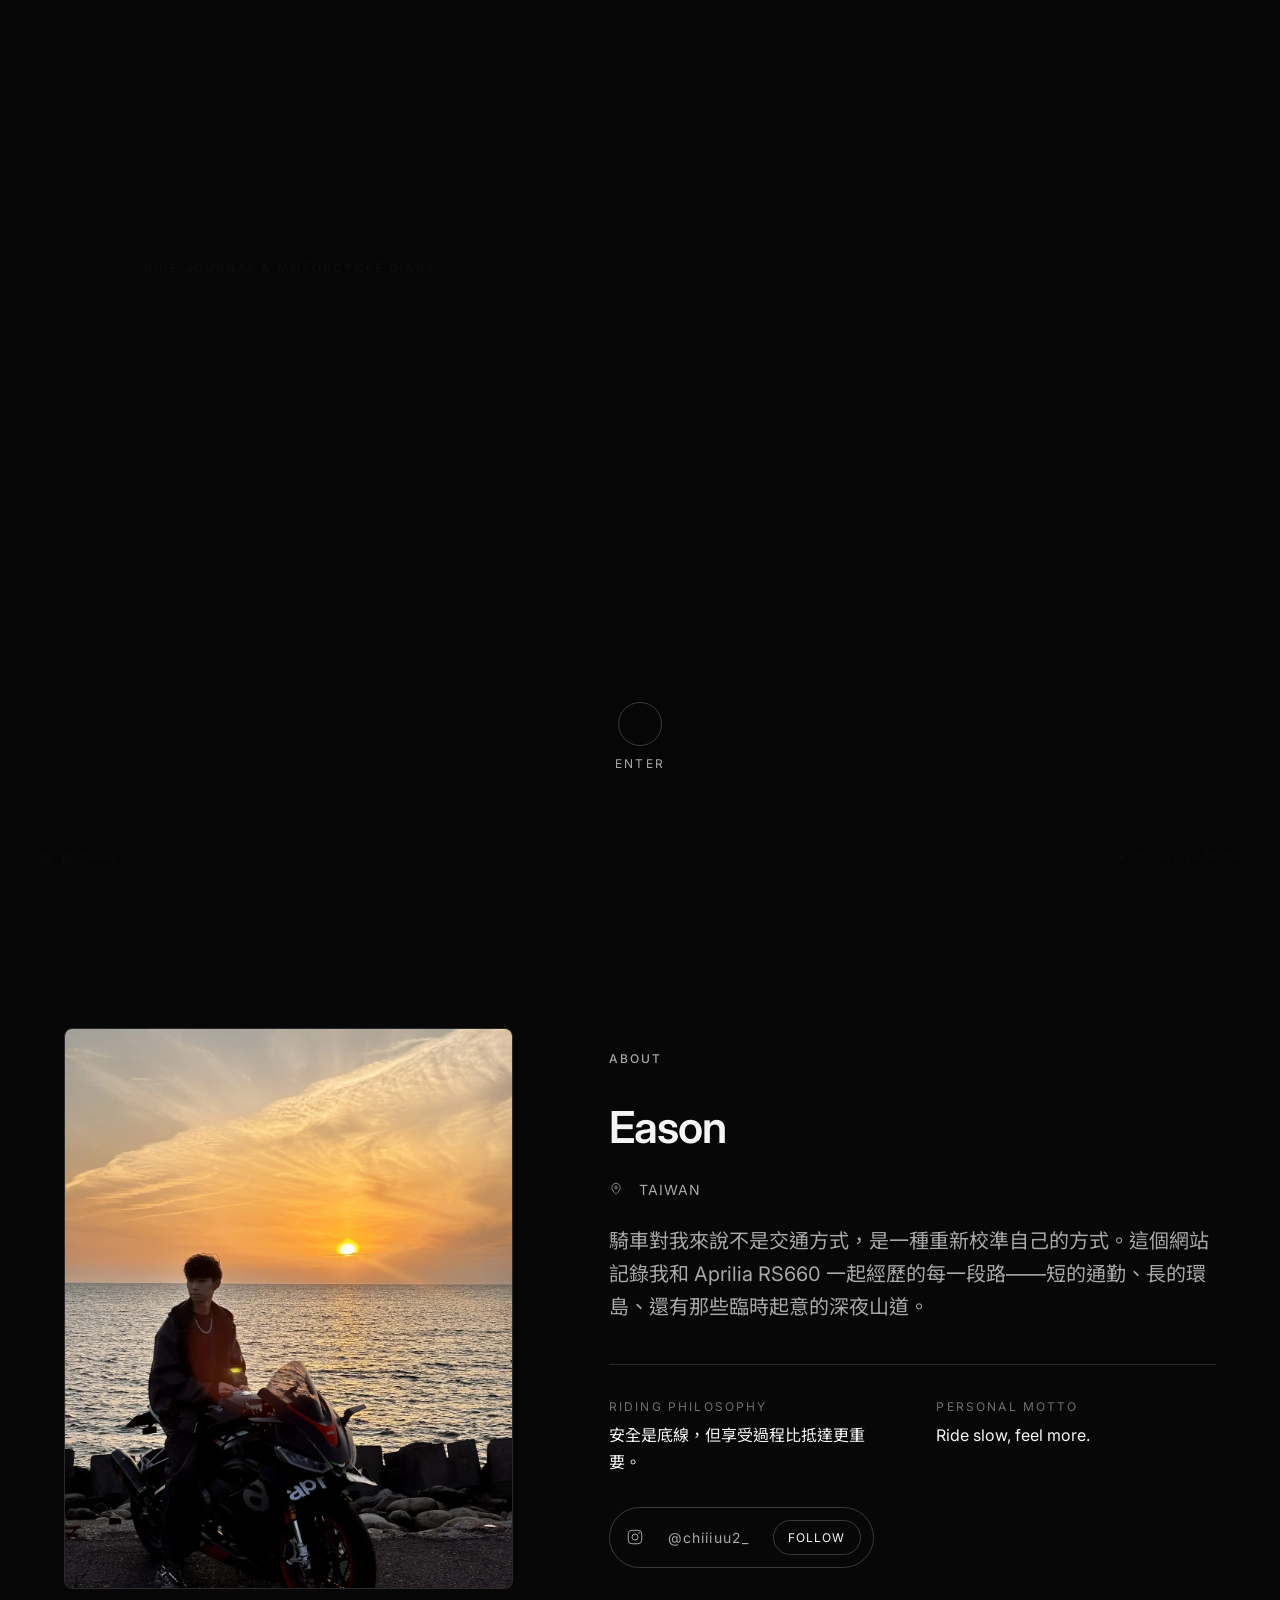
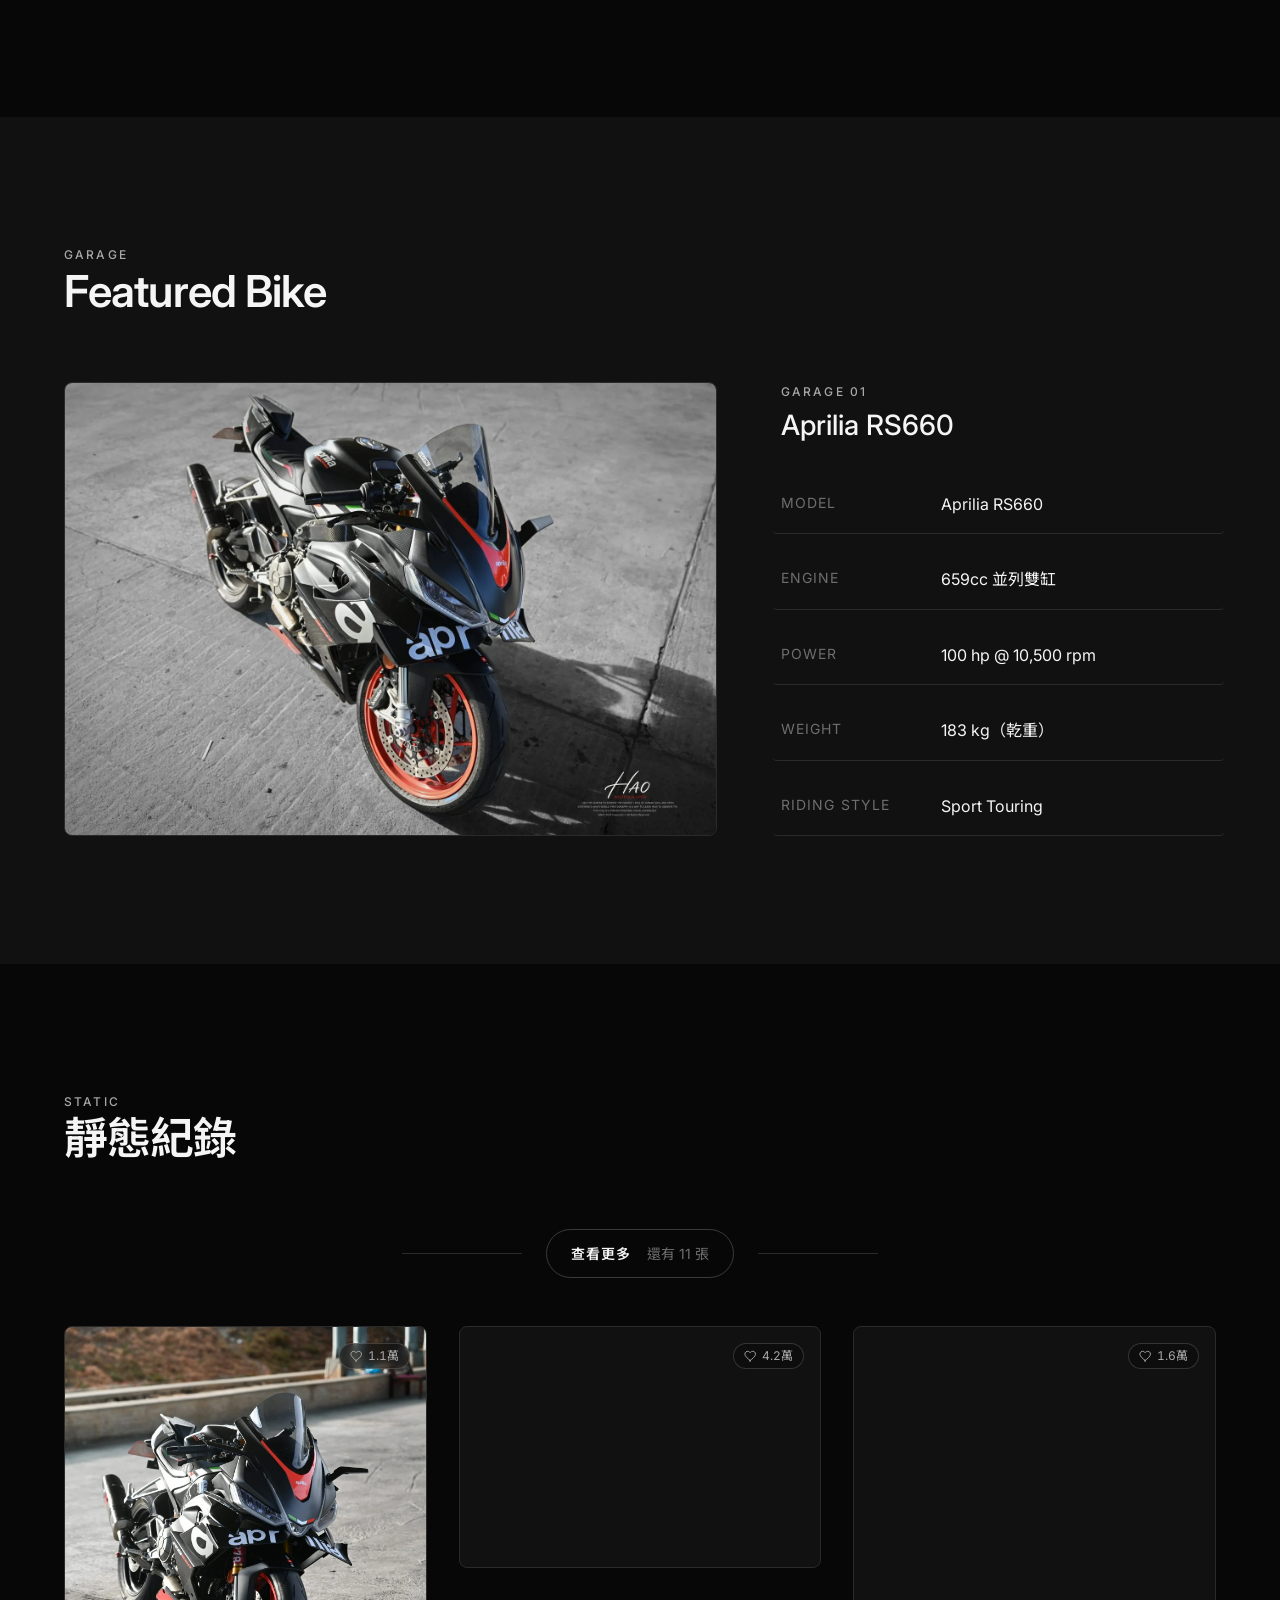
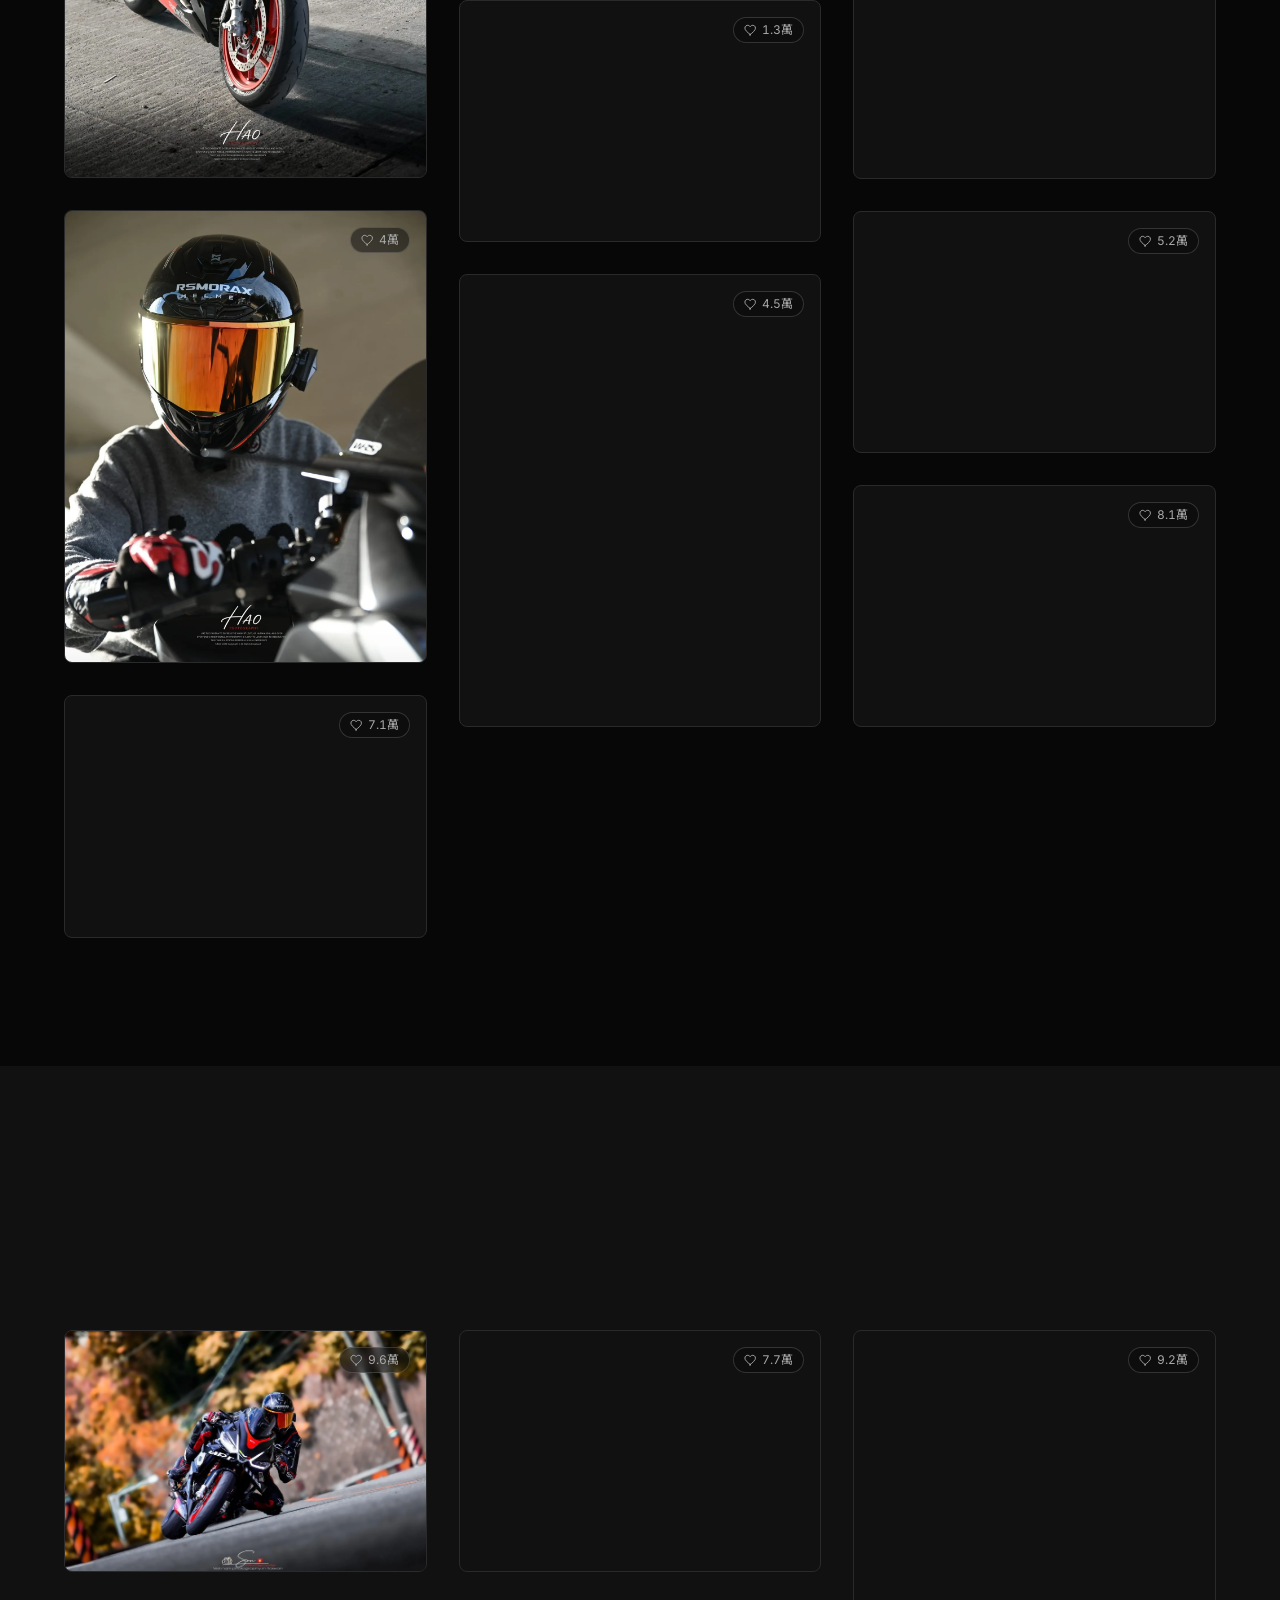
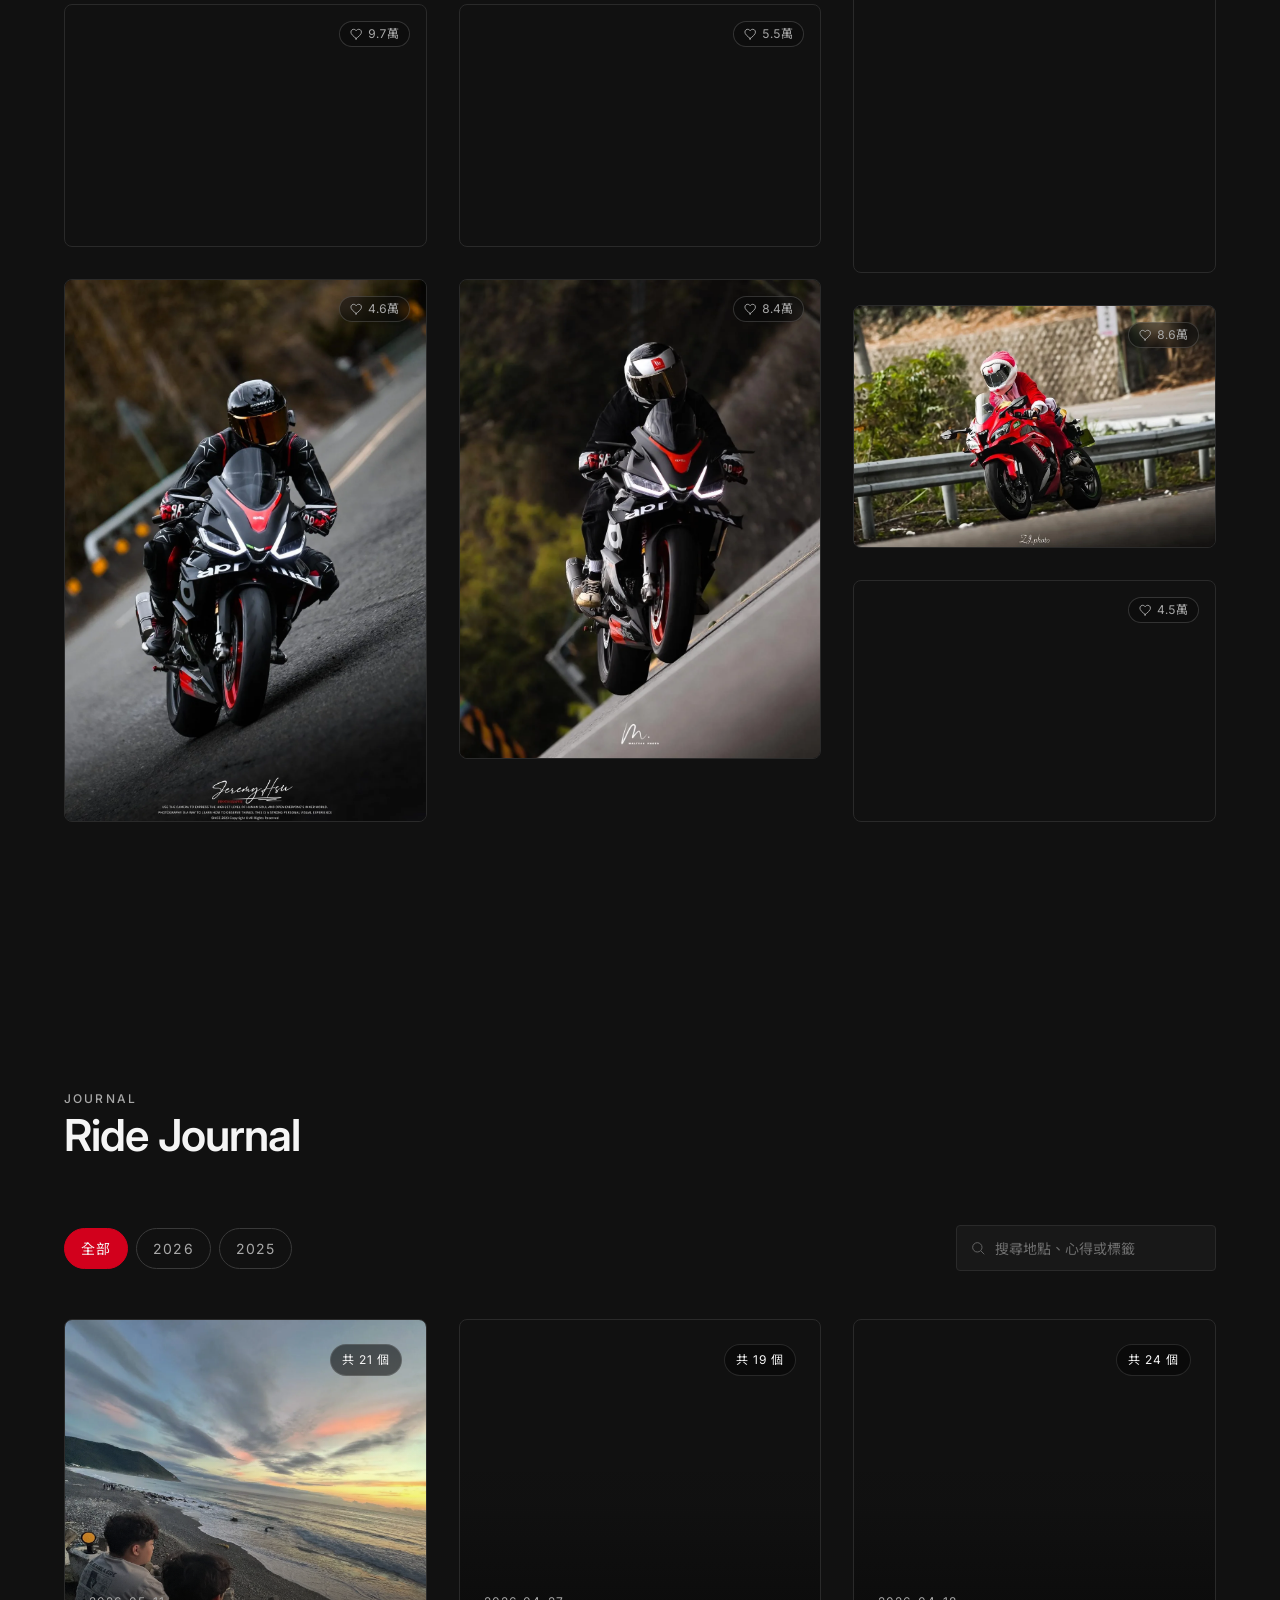
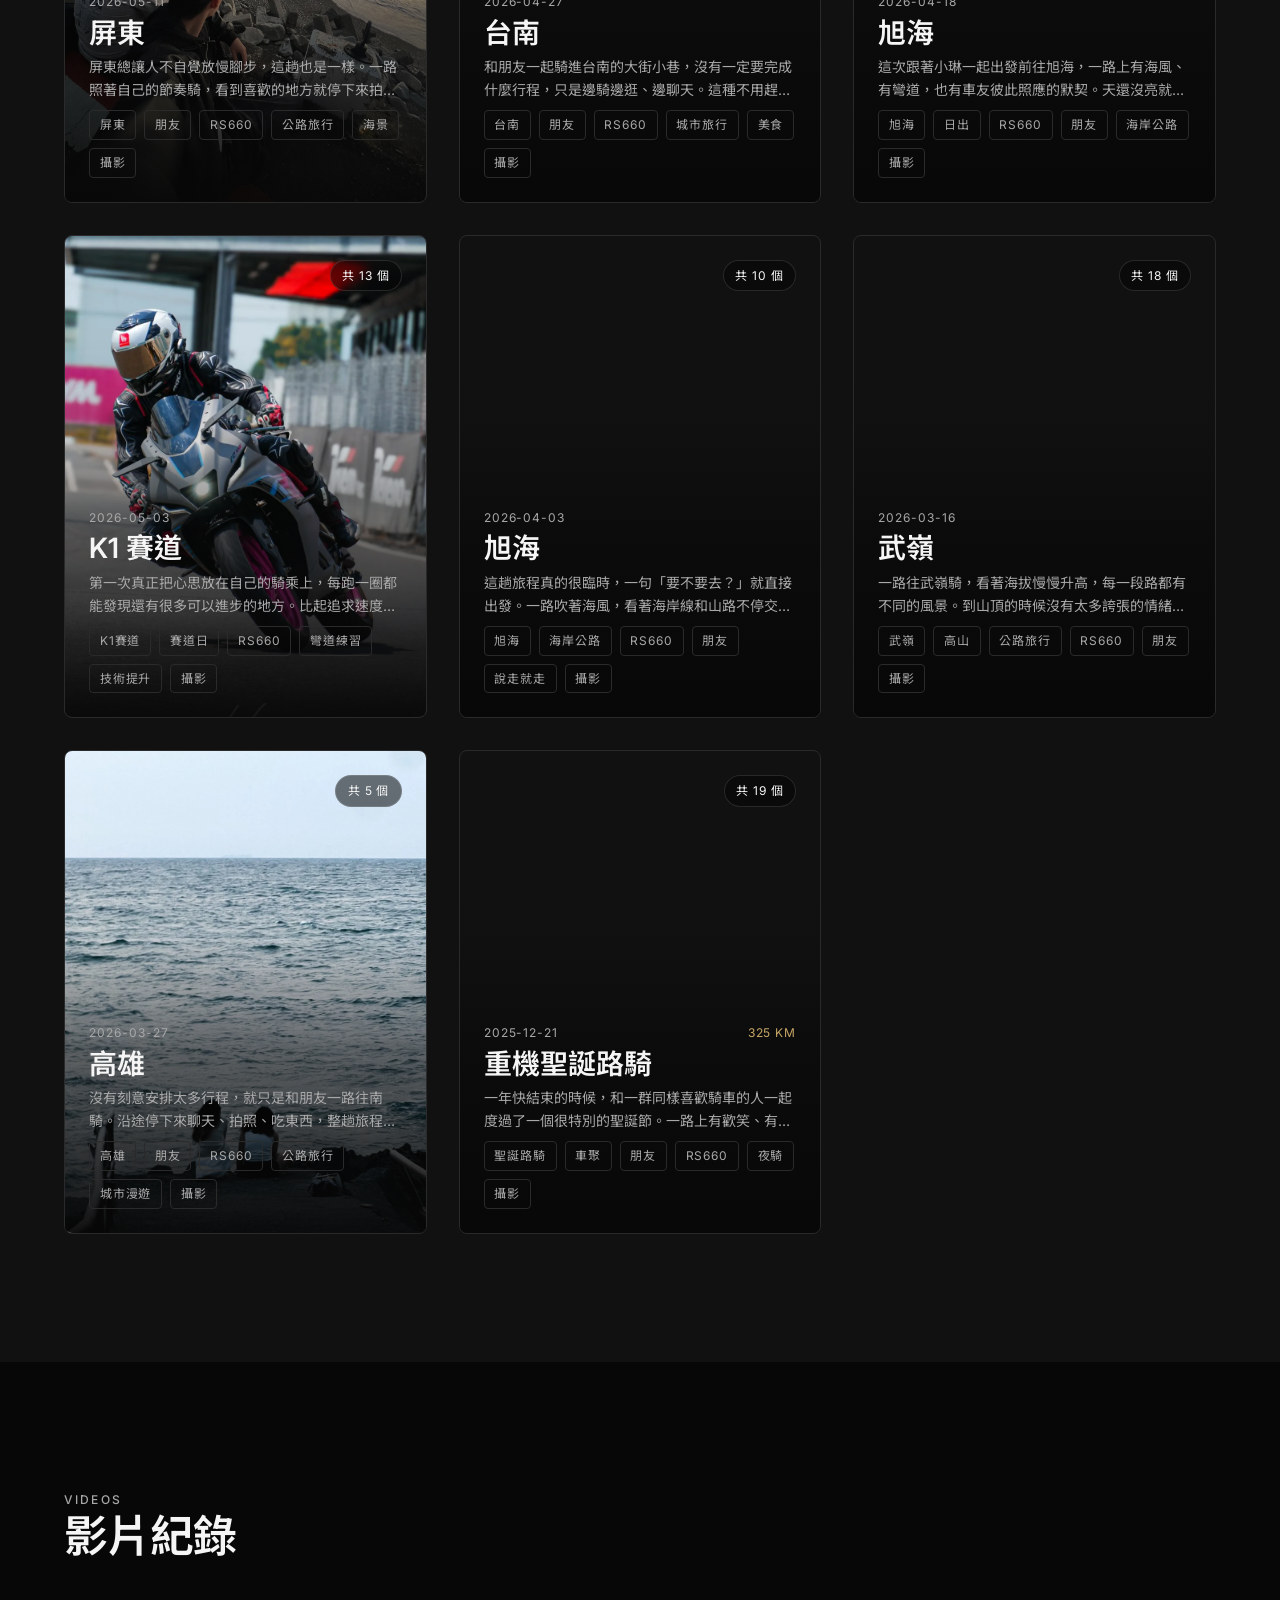
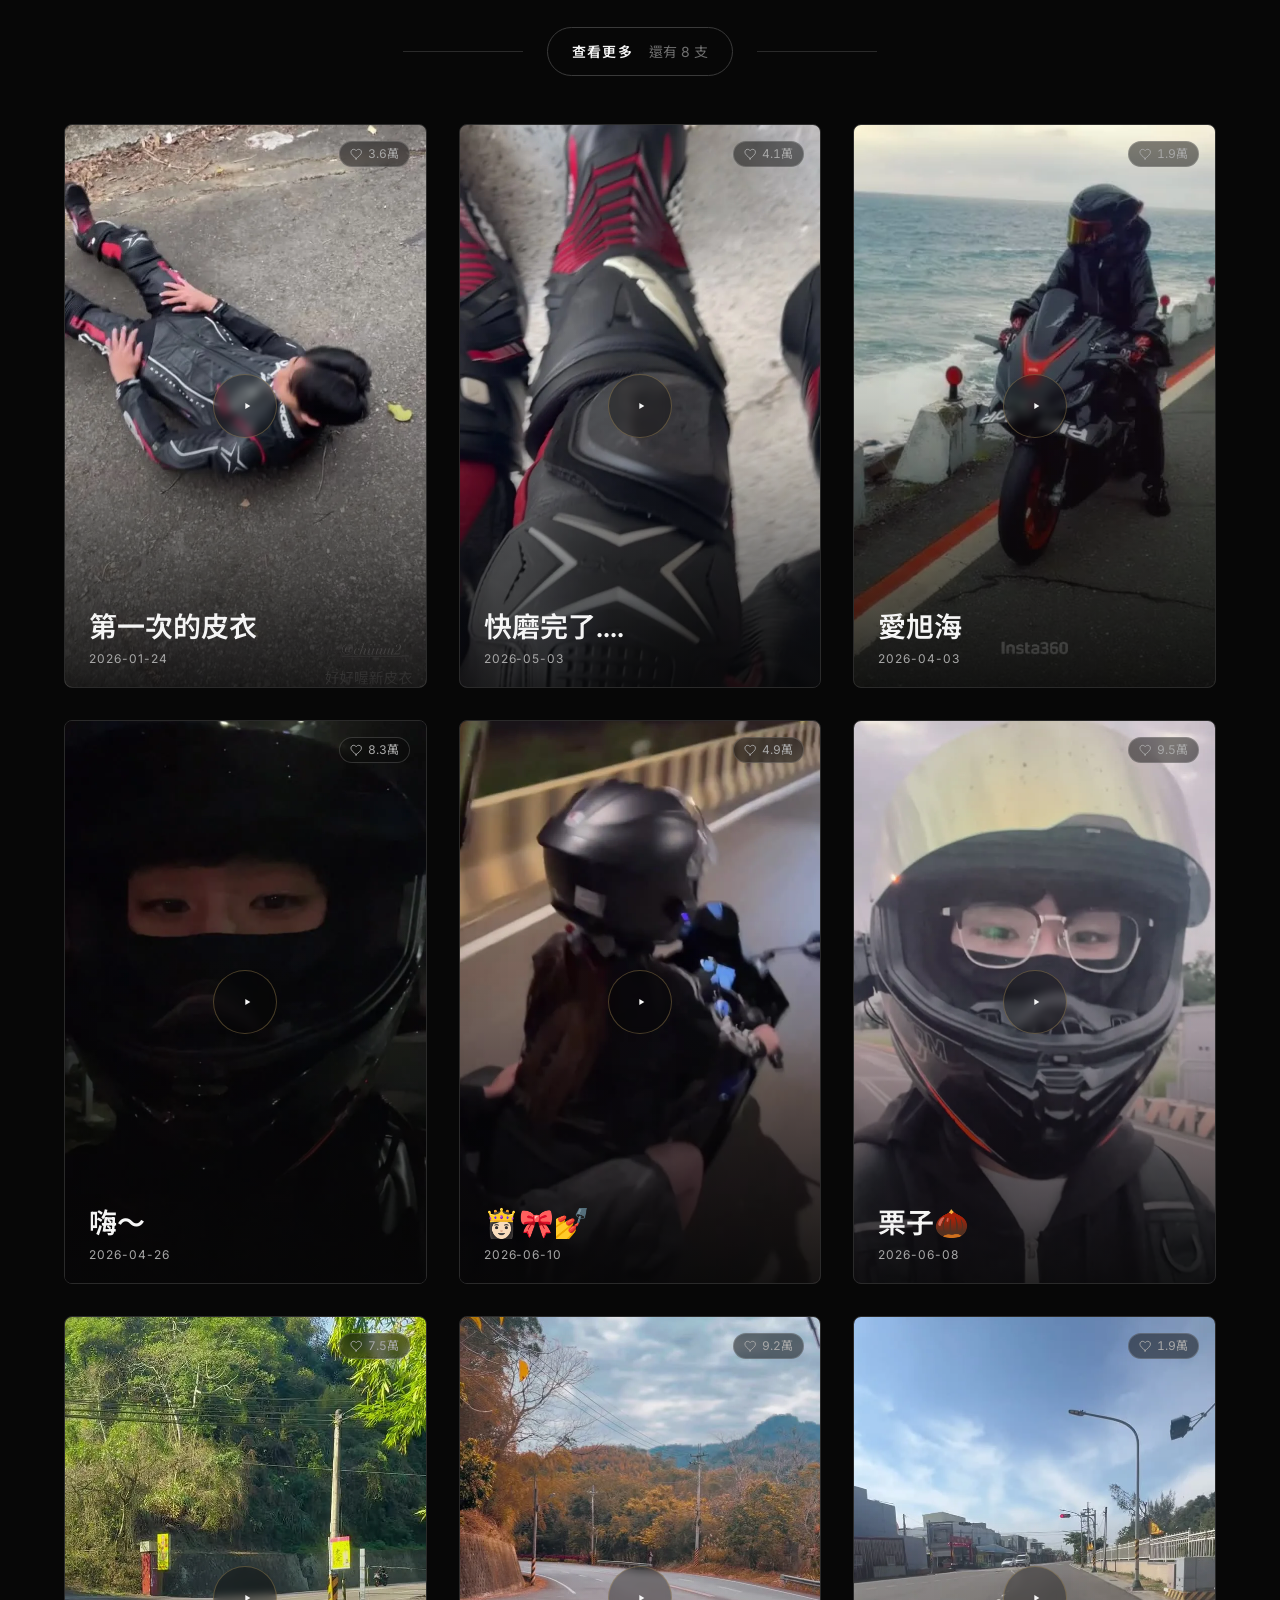
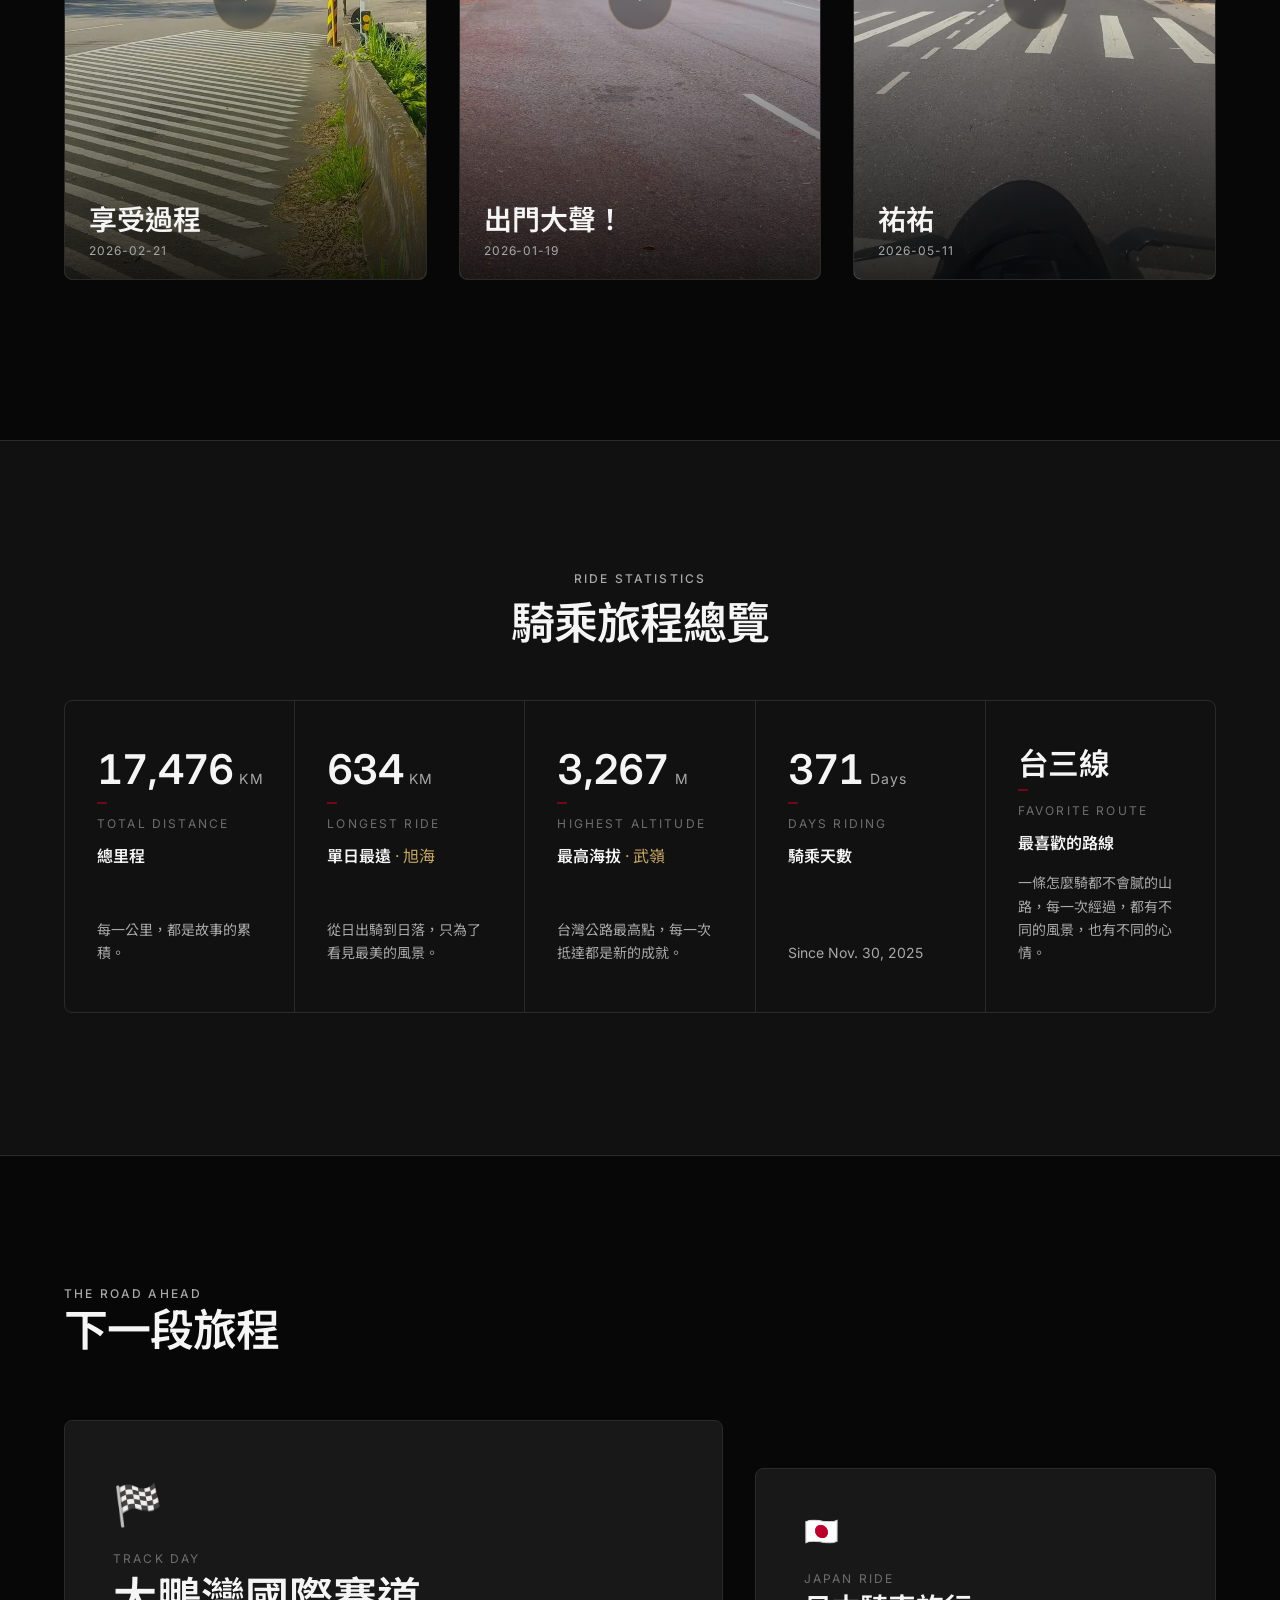
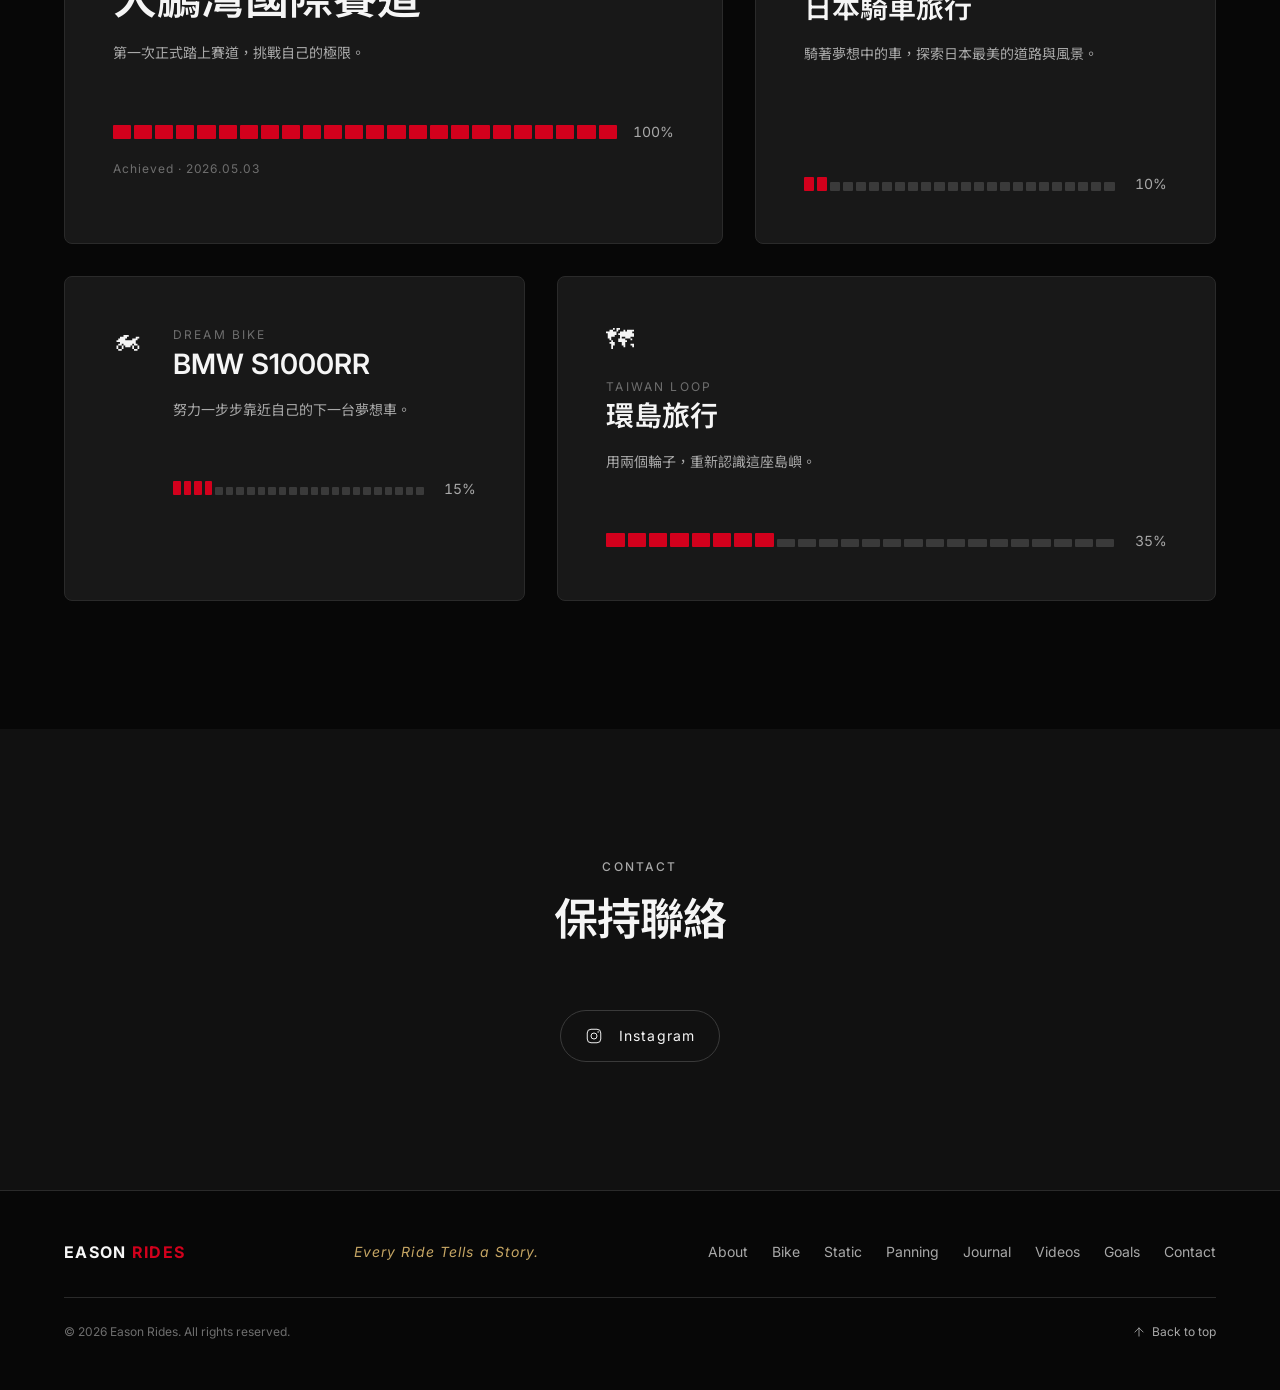
==== commit c50eb27e: "修正底部分頁標籤順序，對齊頁面實際捲動順序（Gallery 在 Journal 前面） - via Claude" ====
--- a/index.html
+++ b/index.html
@@ -314,19 +314,6 @@
       </svg>
       <span class="tab-bar__label">Home</span>
     </a>
-    <a class="tab-bar__link" href="#journal">
-      <svg class="tab-bar__icon" viewBox="0 0 24 24" fill="none" aria-hidden="true">
-        <path d="M6.5 3.5h11a1 1 0 011 1V21l-6.5-3-6.5 3V4.5a1 1 0 011-1z" stroke="currentColor" stroke-width="1.5" stroke-linejoin="round" />
-      </svg>
-      <span class="tab-bar__label">Journal</span>
-    </a>
-    <a class="tab-bar__link" href="#videos">
-      <svg class="tab-bar__icon" viewBox="0 0 24 24" fill="none" aria-hidden="true">
-        <rect x="2.5" y="5.5" width="19" height="13" rx="3" stroke="currentColor" stroke-width="1.5" />
-        <path d="M10 9l5 3-5 3V9z" fill="currentColor" />
-      </svg>
-      <span class="tab-bar__label">Videos</span>
-    </a>
     <a class="tab-bar__link" href="#gallery">
       <svg class="tab-bar__icon" viewBox="0 0 24 24" fill="none" aria-hidden="true">
         <rect x="3" y="4" width="18" height="16" rx="2" stroke="currentColor" stroke-width="1.5" />
@@ -334,6 +321,19 @@
         <path d="M4 17l5-5 3.5 3.5L16.5 11 20 14.5" stroke="currentColor" stroke-width="1.5" stroke-linejoin="round" />
       </svg>
       <span class="tab-bar__label">Gallery</span>
+    </a>
+    <a class="tab-bar__link" href="#journal">
+      <svg class="tab-bar__icon" viewBox="0 0 24 24" fill="none" aria-hidden="true">
+        <path d="M6.5 3.5h11a1 1 0 011 1V21l-6.5-3-6.5 3V4.5a1 1 0 011-1z" stroke="currentColor" stroke-width="1.5" stroke-linejoin="round" />
+      </svg>
+      <span class="tab-bar__label">Journal</span>
+    </a>
+    <a class="tab-bar__link" href="#videos">
+      <svg class="tab-bar__icon" viewBox="0 0 24 24" fill="none" aria-hidden="true">
+        <rect x="2.5" y="5.5" width="19" height="13" rx="3" stroke="currentColor" stroke-width="1.5" />
+        <path d="M10 9l5 3-5 3V9z" fill="currentColor" />
+      </svg>
+      <span class="tab-bar__label">Videos</span>
     </a>
     <a class="tab-bar__link" href="#contact">
       <svg class="tab-bar__icon" viewBox="0 0 24 24" fill="none" aria-hidden="true">
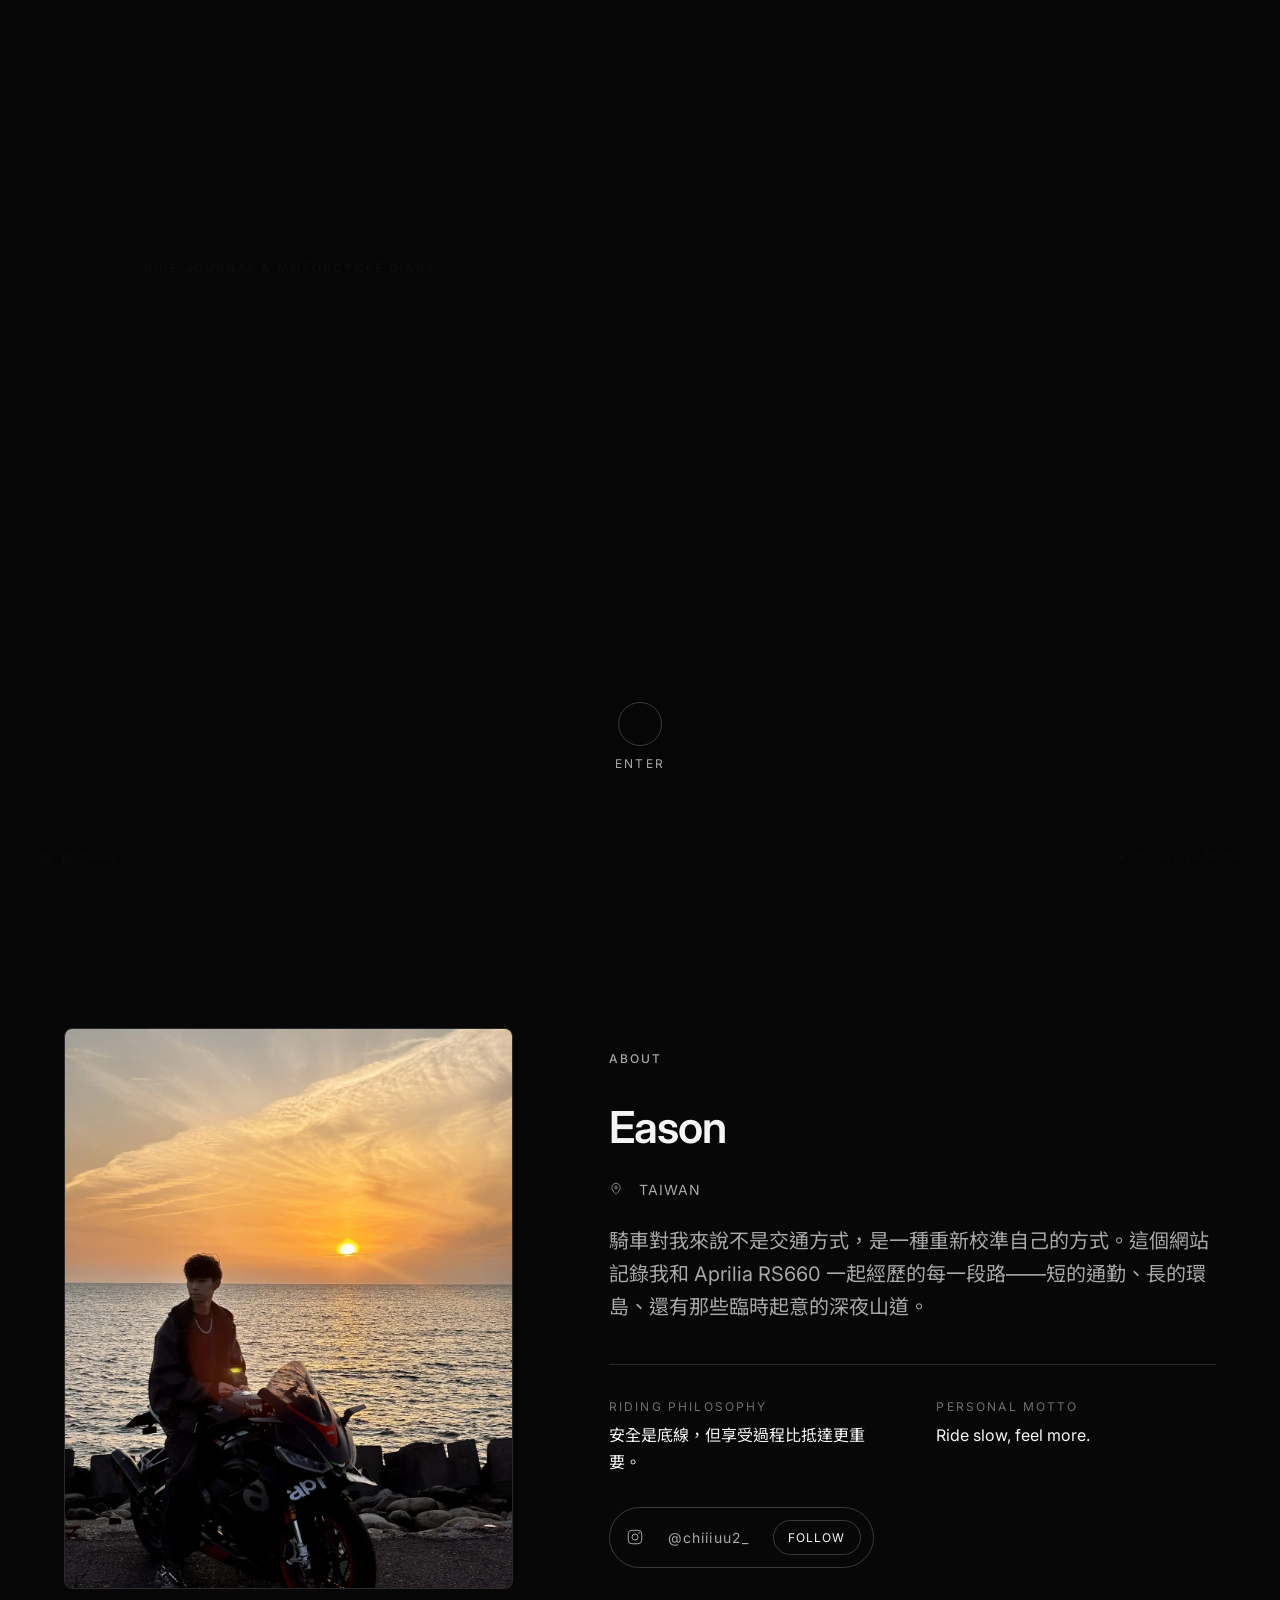
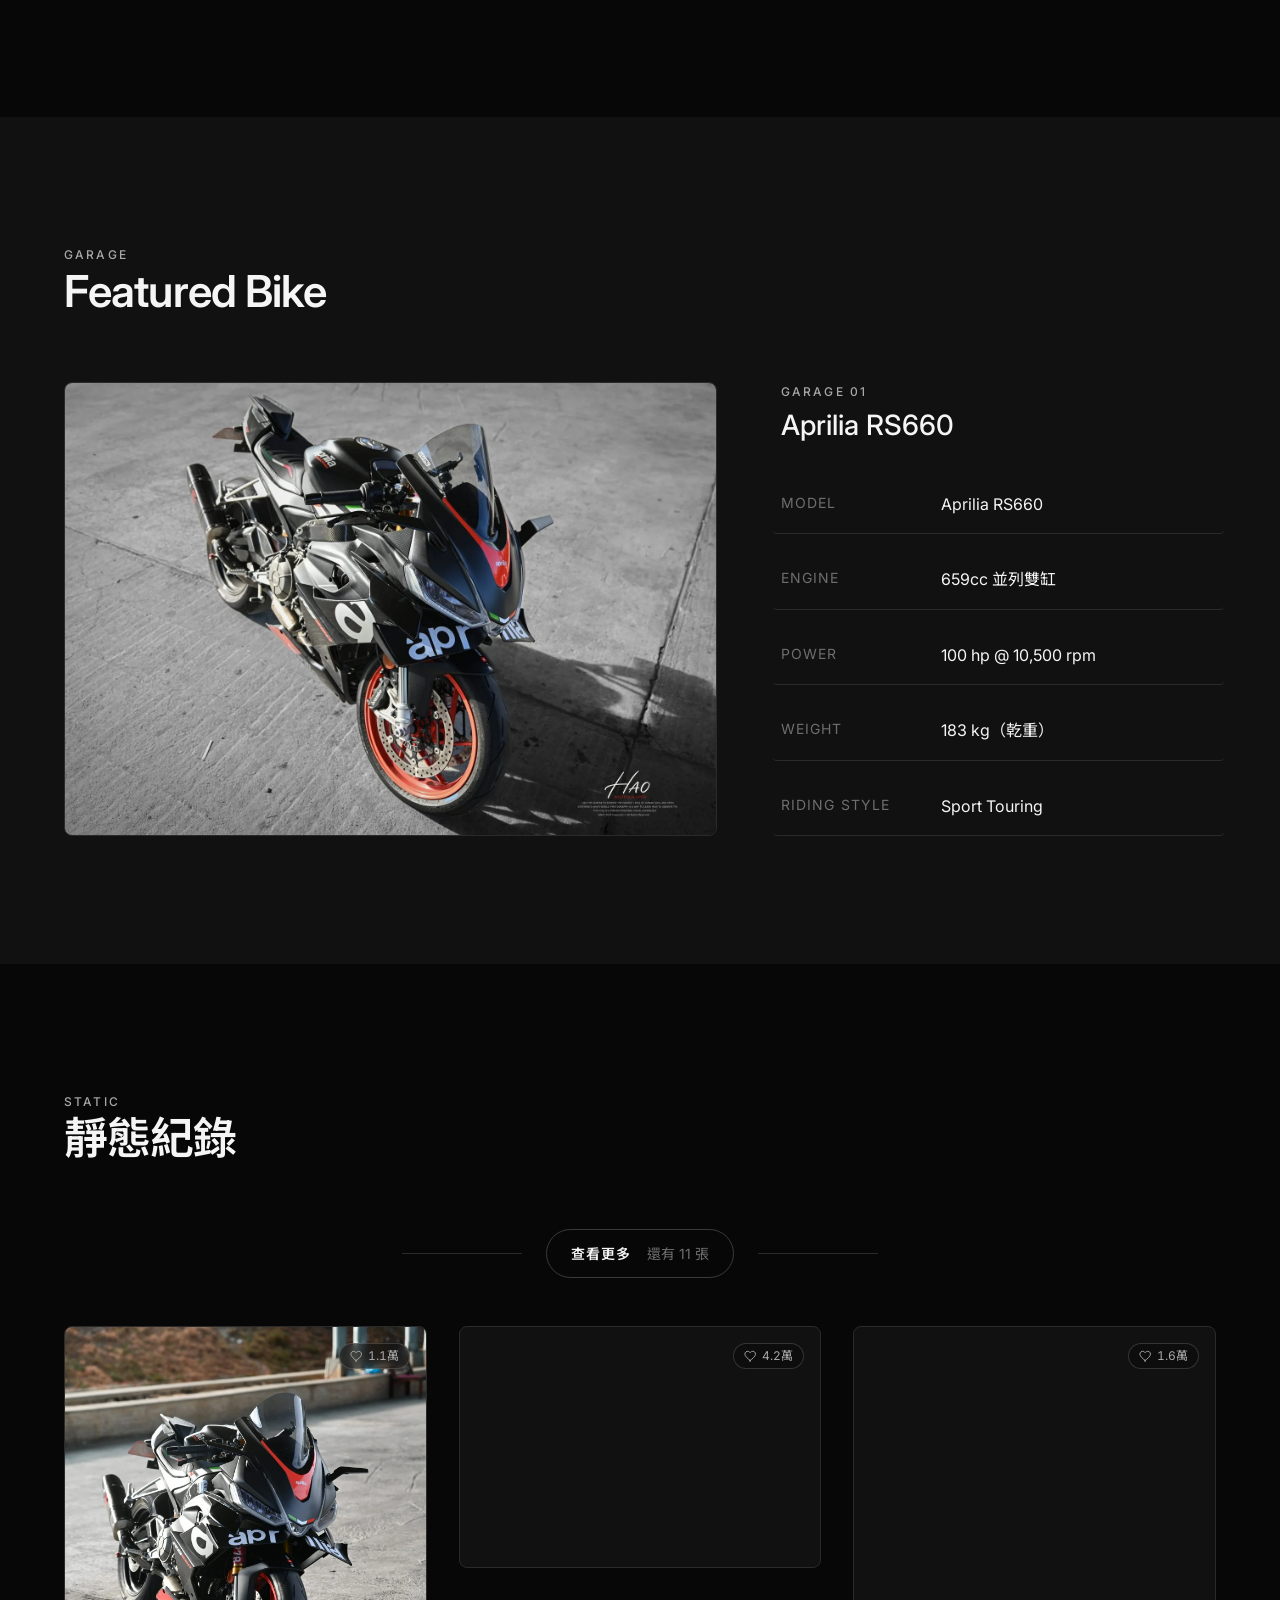
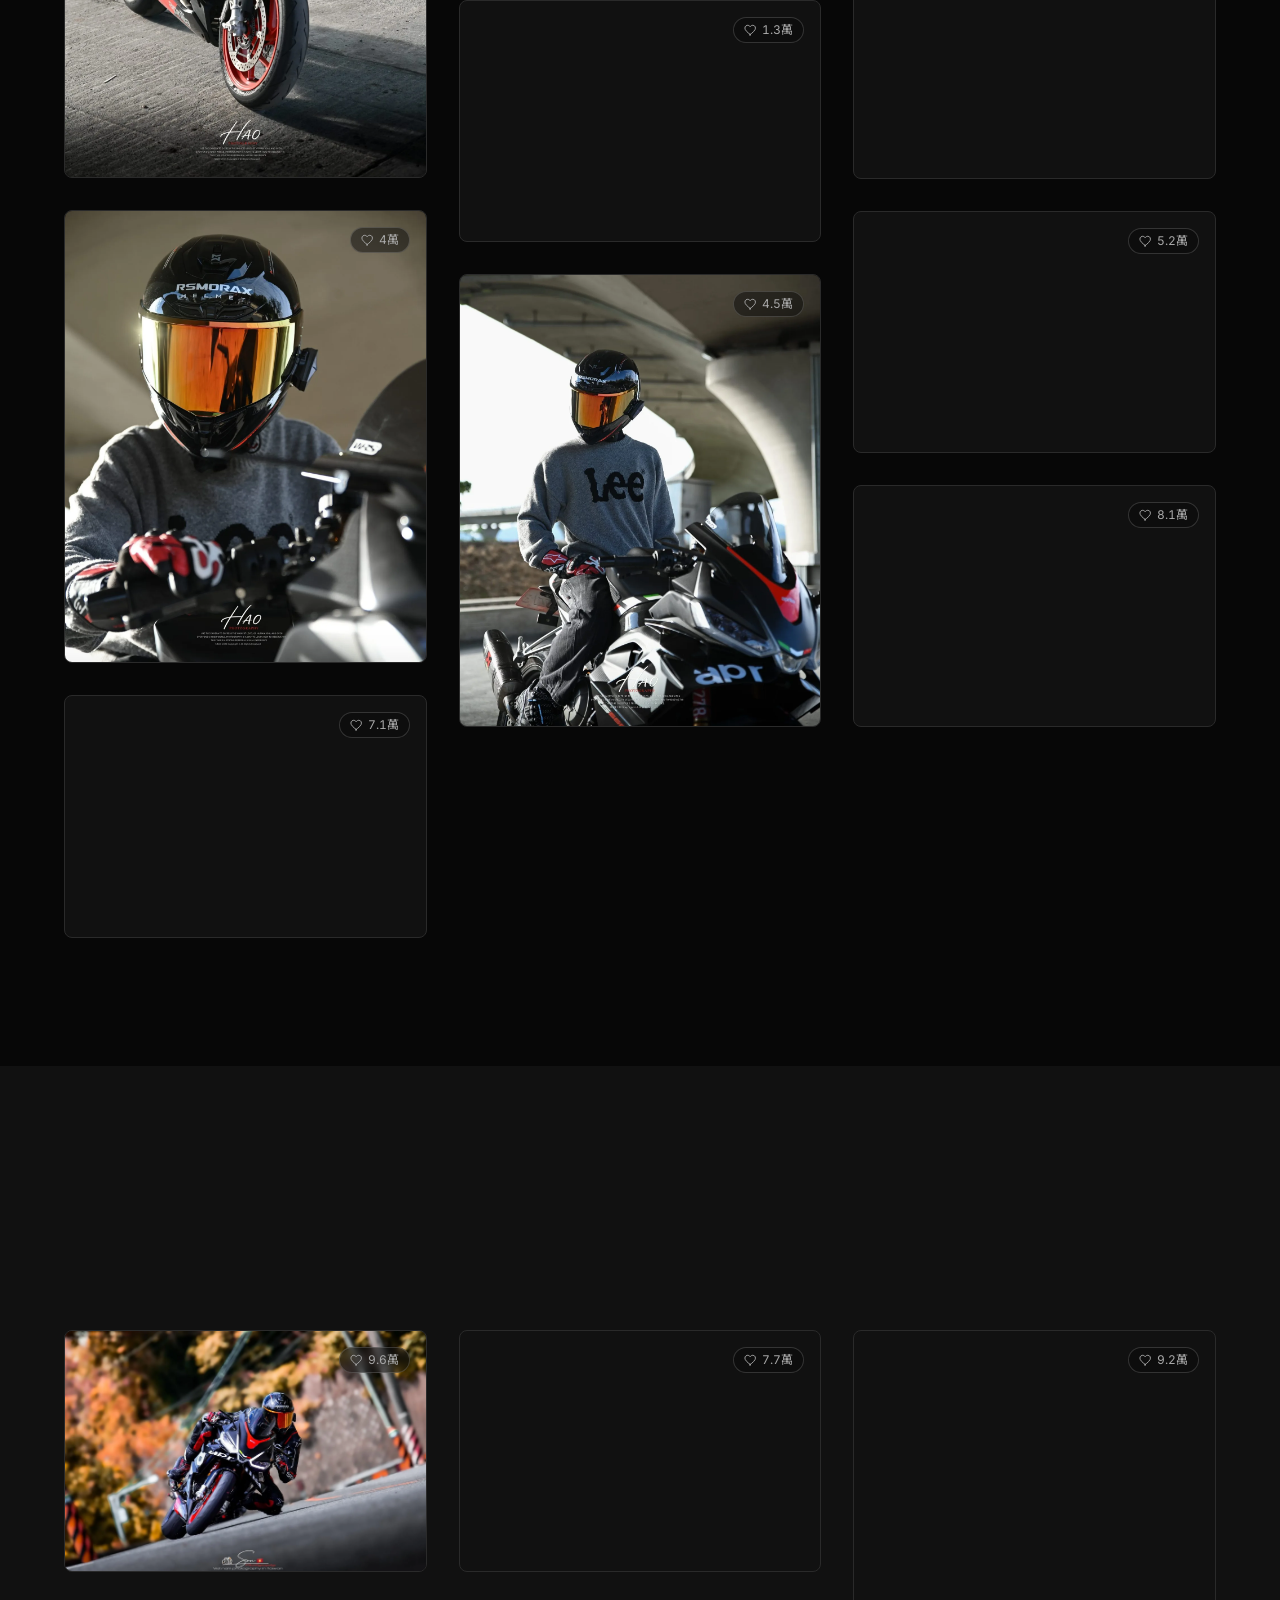
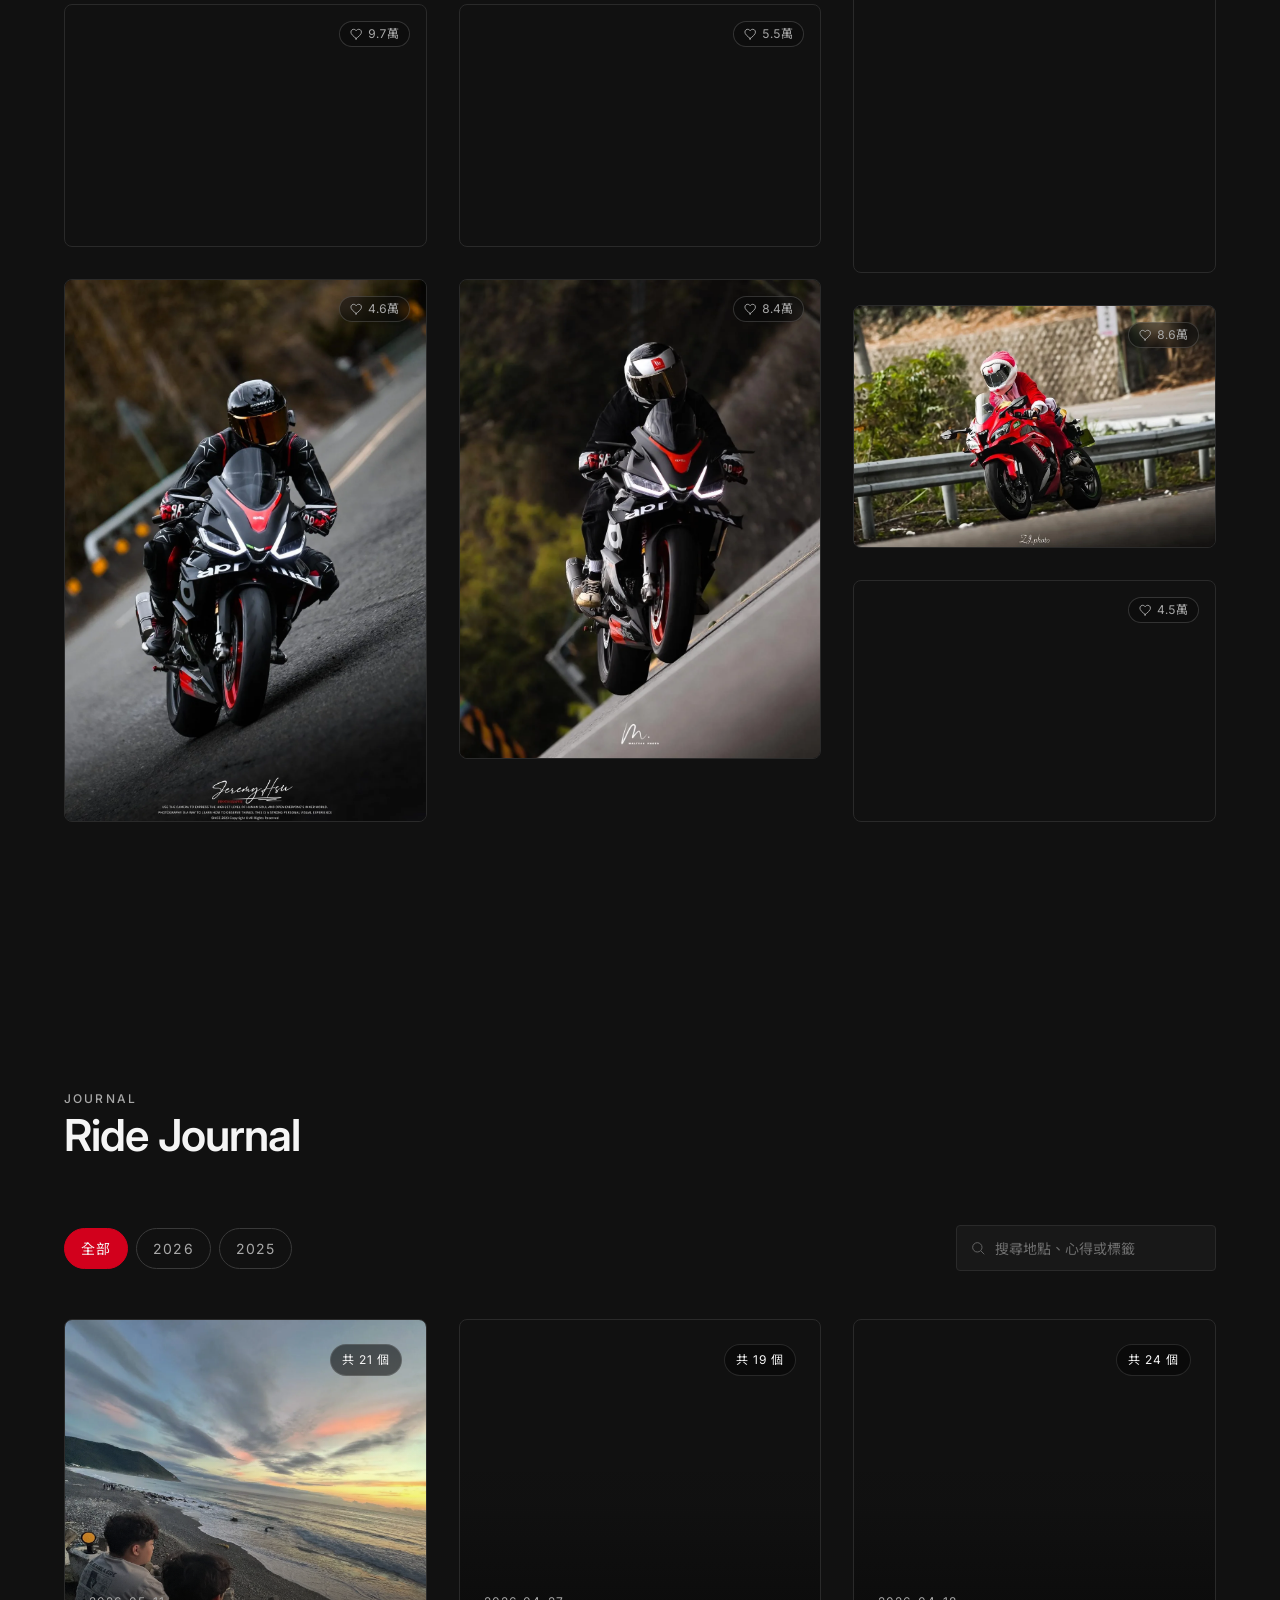
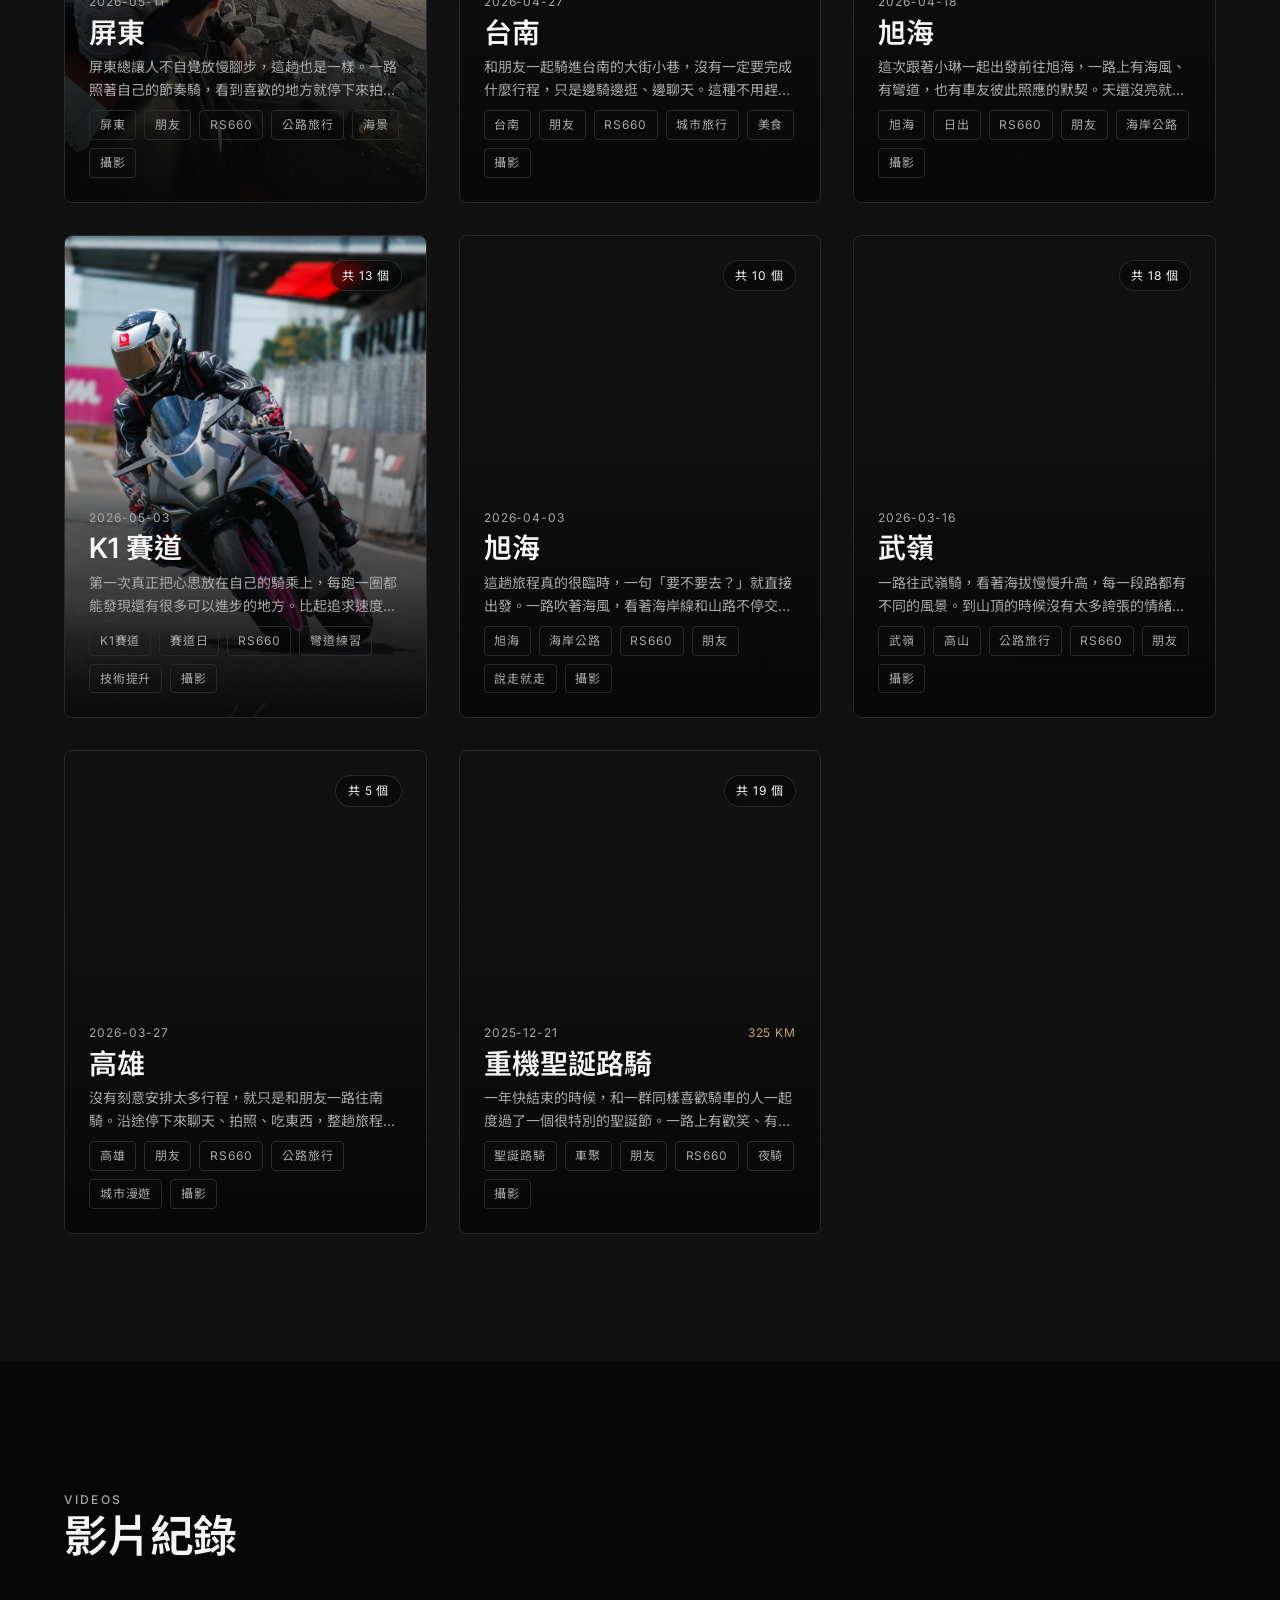
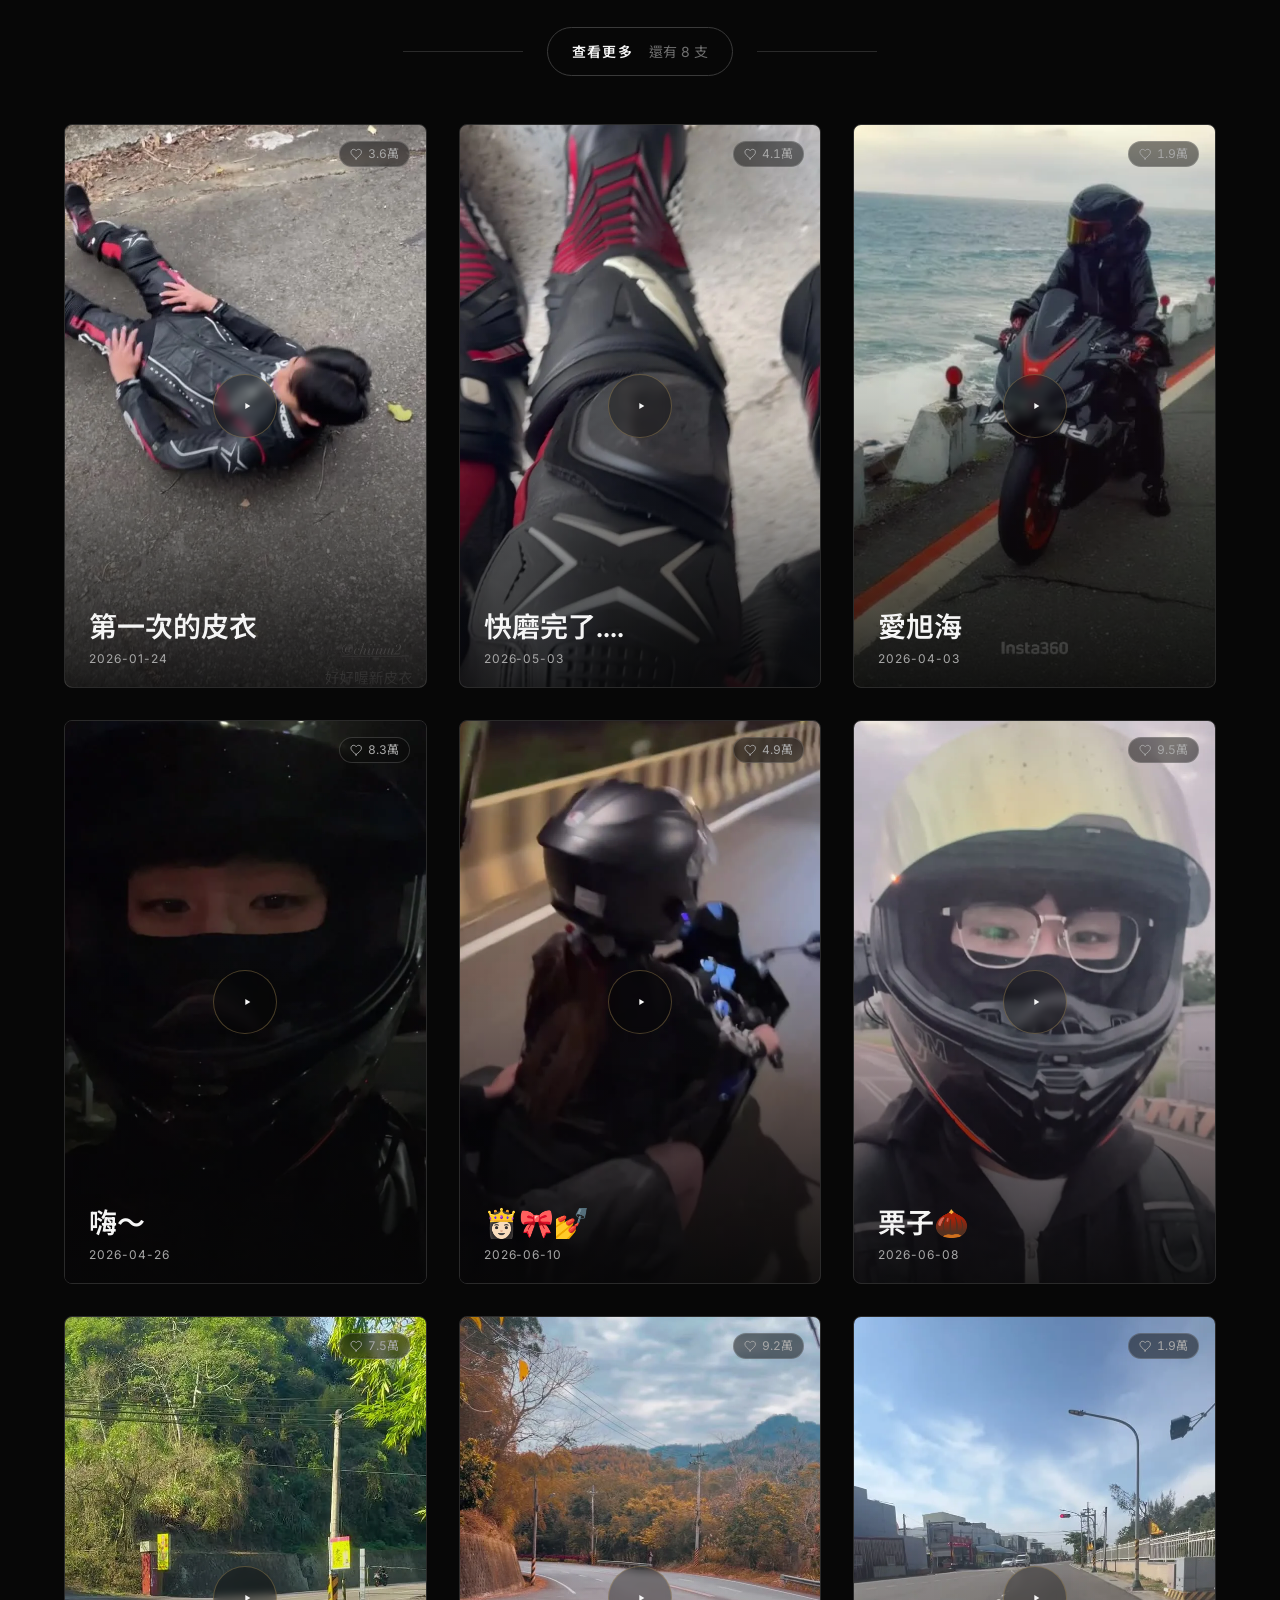
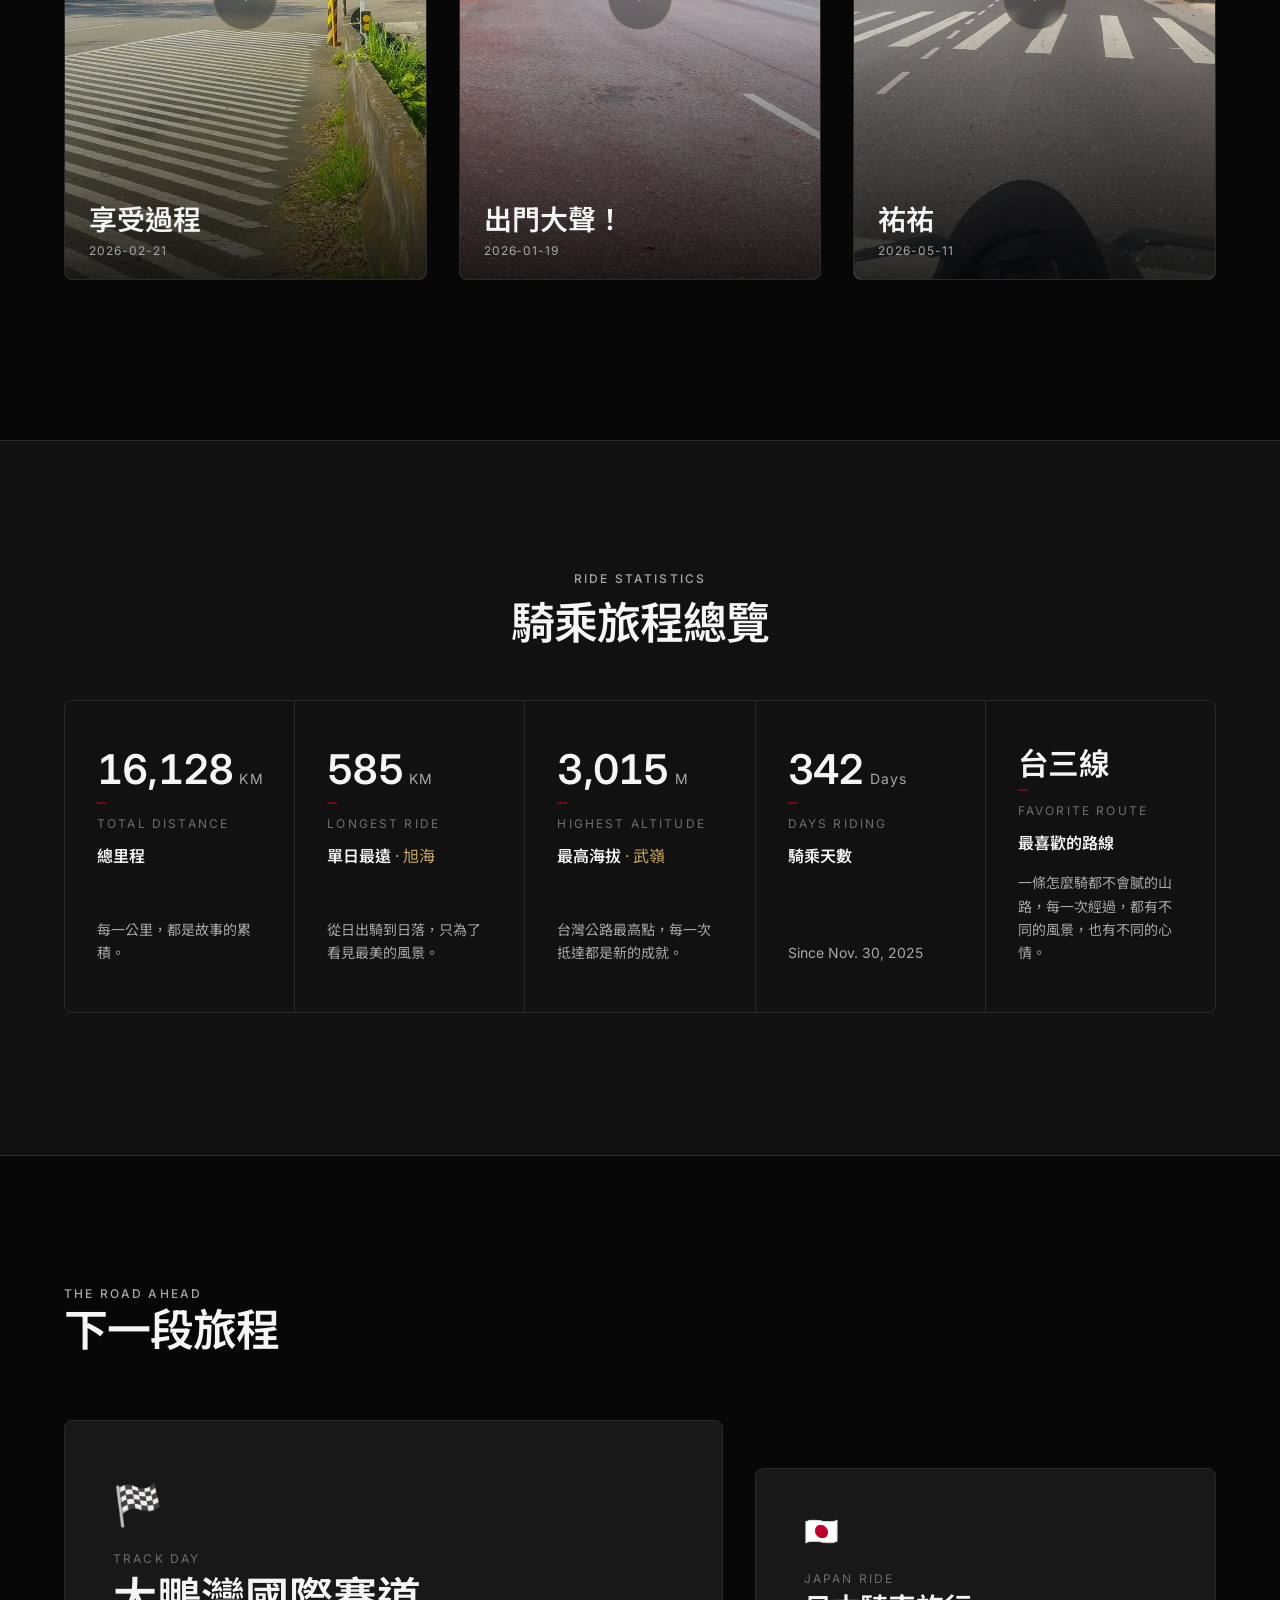
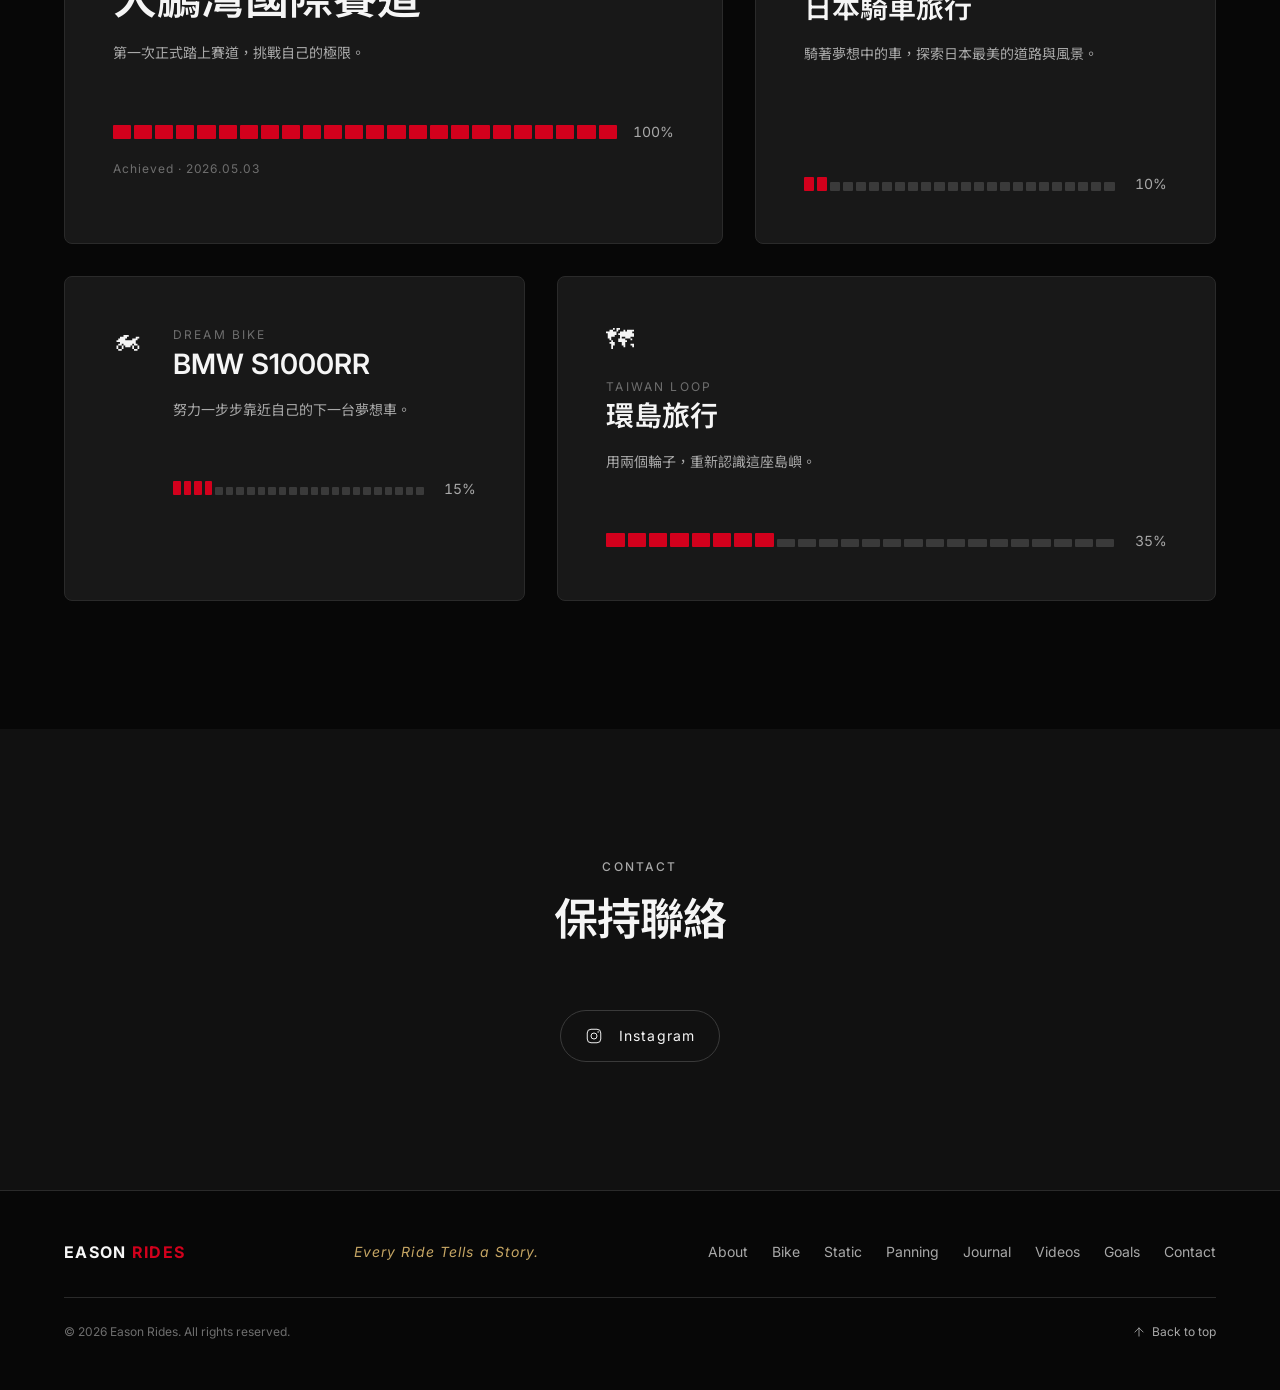
==== commit de6298c1: "修正手機選單打開後找不到關閉/返回按鈕：漢堡/X 按鈕的 z-index 被自己開出來的選單面板蓋住了，補上 position+更高 z-index，並加上動態 aria-label - via Cl" ====
--- a/index.html
+++ b/index.html
@@ -61,7 +61,7 @@
   />
 
   <!-- Styles（順序即層疊順序：reset → tokens → base → 導覽/loader → 各區塊） -->
-  <link rel="stylesheet" href="assets/css/bundle.css?v=20260730e" />
+  <link rel="stylesheet" href="assets/css/bundle.css?v=20260730f" />
 </head>
 <body>
   <a class="skip-link" href="#main">跳至主要內容</a>
@@ -376,7 +376,7 @@
   <!-- ================= Scripts ================= -->
   <!-- 先載入資料與工具，最後才載入依賴它們的 main.js（一般 script，非 module，file:// 可直接開） -->
   <script src="assets/js/content.js"></script>
-  <script src="assets/js/bundle.js?v=20260730e"></script>
+  <script src="assets/js/bundle.js?v=20260730f"></script>
   <script>
     document.getElementById('footer-year').textContent = new Date().getFullYear();
   </script>
--- a/assets/css/bundle.css
+++ b/assets/css/bundle.css
@@ -1 +1 @@
-*,::after,::before{box-sizing:border-box;margin:0;padding:0}html{-webkit-text-size-adjust:100%;scroll-behavior:smooth}@media (prefers-reduced-motion:reduce){html{scroll-behavior:auto}}body{min-height:100vh;line-height:var(--lh-body);-webkit-font-smoothing:antialiased;-moz-osx-font-smoothing:grayscale;overflow-x:hidden}img,picture,svg,video{display:block;max-width:100%}img{height:auto}button,input,select,textarea{font:inherit;color:inherit}button{background:0 0;border:none;cursor:pointer}a{color:inherit;text-decoration:none}ol,ul{list-style:none}h1,h2,h3,h4,h5,h6{font-weight:inherit}:focus-visible{outline:2px solid var(--color-accent);outline-offset:3px}::selection{background:var(--color-accent);color:var(--color-text)}:root{--color-bg:#070707;--color-bg-secondary:#111111;--color-card:#181818;--color-border:#2a2a2a;--color-border-strong:#3a3a3a;--color-text:#f5f5f5;--color-text-secondary:#a8a8a8;--color-text-muted:#6e6e6e;--color-accent:#d2001c;--color-accent-dim:rgba(210, 0, 28, 0.4);--color-accent-deep:#8c0013;--color-gold:#c6a664;--color-gold-dim:rgba(198, 166, 100, 0.35);--font-display:"SF Pro Display","Inter","Noto Sans TC",-apple-system,sans-serif;--font-body:"Inter","Noto Sans TC",-apple-system,sans-serif;--fs-hero:clamp(2.75rem, 6vw + 1rem, 6.5rem);--fs-h1:clamp(2.25rem, 4vw + 1rem, 4rem);--fs-h2:clamp(1.75rem, 2.5vw + 1rem, 2.75rem);--fs-h3:clamp(1.25rem, 1.2vw + 1rem, 1.75rem);--fs-body-lg:clamp(1.05rem, 0.6vw + 0.9rem, 1.25rem);--fs-body:1rem;--fs-small:0.875rem;--fs-caption:0.75rem;--lh-tight:1.05;--lh-heading:1.2;--lh-body:1.65;--tracking-tight:-0.02em;--tracking-normal:0;--tracking-wide:0.08em;--tracking-wider:0.18em;--space-1:0.5rem;--space-2:1rem;--space-3:1.5rem;--space-4:2rem;--space-5:3rem;--space-6:4rem;--space-7:6rem;--space-8:8rem;--space-9:12rem;--container-max:1440px;--container-padding:clamp(1.5rem, 5vw, 6rem);--nav-height:88px;--nav-height-scrolled:72px;--ease-out:cubic-bezier(0.16, 1, 0.3, 1);--ease-in-out:cubic-bezier(0.65, 0, 0.35, 1);--duration-fast:250ms;--duration-base:700ms;--duration-slow:1000ms;--shadow-card:0 20px 60px rgba(0, 0, 0, 0.55);--shadow-accent:0 8px 30px rgba(210, 0, 28, 0.25);--shadow-gold:0 0 0 1px rgba(198, 166, 100, 0.4);--radius-sm:4px;--radius-md:8px;--radius-lg:16px;--z-nav:100;--z-lightbox:200;--z-loader:300}@media (prefers-reduced-motion:reduce){:root{--duration-fast:1ms;--duration-base:1ms;--duration-slow:1ms}}body{background:var(--color-bg);color:var(--color-text);font-family:var(--font-body);font-size:var(--fs-body)}.container{max-width:var(--container-max);margin-inline:auto;padding-inline:var(--container-padding)}.eyebrow{font-size:var(--fs-caption);letter-spacing:var(--tracking-wider);text-transform:uppercase;color:var(--color-text-secondary);font-weight:500}.h1,h1{font-family:var(--font-display);font-size:var(--fs-h1);line-height:var(--lh-tight);letter-spacing:var(--tracking-tight);font-weight:600}.h2,h2{font-family:var(--font-display);font-size:var(--fs-h2);line-height:var(--lh-heading);letter-spacing:var(--tracking-tight);font-weight:600}.h3,h3{font-family:var(--font-display);font-size:var(--fs-h3);line-height:var(--lh-heading);font-weight:500}p{color:var(--color-text-secondary);font-size:var(--fs-body-lg)}.section{padding-block:var(--space-8);position:relative;scroll-margin-top:88px}.section-head{margin-bottom:var(--space-6)}.btn{display:inline-flex;align-items:center;gap:var(--space-2);padding:.9rem 1.75rem;font-size:var(--fs-small);letter-spacing:var(--tracking-wide);text-transform:uppercase;font-weight:600;border-radius:var(--radius-sm);border:1px solid var(--color-border-strong);transition:transform var(--duration-fast) var(--ease-out),box-shadow var(--duration-fast) var(--ease-out),background var(--duration-fast) var(--ease-out),border-color var(--duration-fast) var(--ease-out)}.btn:hover{transform:translateY(-2px)}.btn:active{transform:scale(.97)}.btn-primary{background:var(--color-accent);border-color:var(--color-accent);color:var(--color-text)}.btn-primary:hover{box-shadow:var(--shadow-accent)}.btn-ghost{background:0 0;color:var(--color-text)}.btn-ghost:hover{border-color:var(--color-text);background:rgba(255,255,255,.04)}.btn-icon{width:1em;height:1em;transition:transform var(--duration-fast) var(--ease-out)}.btn:hover .btn-icon{transform:translateX(3px)}[data-reveal]{opacity:0;transform:translateY(40px);transition:opacity var(--duration-base) var(--ease-out),transform var(--duration-base) var(--ease-out)}[data-reveal].is-visible{opacity:1;transform:translateY(0)}[data-reveal=scale]{transform:scale(1.08);transition:opacity var(--duration-slow) var(--ease-out),transform var(--duration-slow) var(--ease-out)}[data-reveal=scale].is-visible{transform:scale(1)}@media (prefers-reduced-motion:reduce){[data-reveal]{opacity:1;transform:none;transition:none}}.media-placeholder{position:relative;width:100%;height:100%;min-height:240px;display:flex;flex-direction:column;align-items:center;justify-content:center;gap:var(--space-2);background:repeating-linear-gradient(45deg,transparent,transparent 18px,rgba(255,255,255,.025) 18px,rgba(255,255,255,.025) 19px),var(--color-bg-secondary);color:var(--color-text-muted);text-align:center}.media-placeholder__icon{width:32px;height:32px;opacity:.5}.media-placeholder__label{font-size:var(--fs-caption);letter-spacing:var(--tracking-wide);text-transform:uppercase;max-width:22ch}.media{position:relative;width:100%;height:100%;overflow:hidden}.media .media-placeholder{position:absolute;inset:0}.media__img{position:absolute;inset:0;width:100%;height:100%;object-fit:cover;opacity:0;transition:opacity var(--duration-base) var(--ease-out)}.media--loaded .media__img{opacity:1}.media--loaded .media-placeholder{opacity:0;transition:opacity var(--duration-fast) var(--ease-out)}.tag{display:inline-flex;align-items:center;font-size:var(--fs-caption);letter-spacing:var(--tracking-wide);text-transform:uppercase;color:var(--color-text-secondary);border:1px solid var(--color-border);border-radius:var(--radius-sm);padding:.25rem .6rem}.sr-only{position:absolute;width:1px;height:1px;padding:0;margin:-1px;overflow:hidden;clip:rect(0,0,0,0);white-space:nowrap;border:0}.skip-link{position:fixed;top:-100%;left:var(--space-2);z-index:var(--z-loader);background:var(--color-accent);color:var(--color-text);padding:var(--space-2) var(--space-3);border-radius:var(--radius-sm);transition:top var(--duration-fast) var(--ease-out)}.skip-link:focus{top:var(--space-2)}.nav{position:fixed;top:0;left:0;right:0;z-index:var(--z-nav);height:var(--nav-height);display:flex;align-items:center;background:0 0;opacity:0;transition:height var(--duration-fast) var(--ease-out),background var(--duration-fast) var(--ease-out),backdrop-filter var(--duration-fast) var(--ease-out),opacity .6s var(--ease-out)}.nav.is-revealed{opacity:1}.nav.is-scrolled{height:var(--nav-height-scrolled);background:rgba(7,7,7,.78);backdrop-filter:blur(16px);-webkit-backdrop-filter:blur(16px)}.nav::after{content:"";position:absolute;left:0;right:0;bottom:0;height:1px;background:linear-gradient(90deg,transparent,var(--color-border-strong) 20%,var(--color-gold-dim) 50%,var(--color-border-strong) 80%,transparent);opacity:0;transition:opacity var(--duration-fast) var(--ease-out)}.nav.is-scrolled::after{opacity:1}.nav__inner{width:100%;display:flex;align-items:center;justify-content:space-between}.nav__logo{font-family:var(--font-display);font-size:1.15rem;font-weight:700;letter-spacing:var(--tracking-wide);text-transform:uppercase}.nav__logo span{color:var(--color-accent)}.nav__links{display:flex;align-items:center;gap:var(--space-5)}.nav__link{position:relative;font-size:var(--fs-small);letter-spacing:var(--tracking-wide);text-transform:uppercase;color:var(--color-text-secondary);padding-block:0.35rem;transition:color var(--duration-fast) var(--ease-out)}.nav__link::after{content:"";position:absolute;left:0;bottom:0;width:100%;height:1px;background:var(--color-gold);transform:scaleX(0);transform-origin:right;transition:transform var(--duration-fast) var(--ease-out)}.nav__link.is-active,.nav__link:focus-visible,.nav__link:hover{color:var(--color-text)}.nav__link.is-active::after,.nav__link:focus-visible::after,.nav__link:hover::after{transform:scaleX(1);transform-origin:left}.nav__toggle{display:none;flex-direction:column;gap:5px;width:28px;z-index:var(--z-nav)}.nav__toggle span{display:block;height:1.5px;width:100%;background:var(--color-text);transition:transform var(--duration-fast) var(--ease-out),opacity var(--duration-fast) var(--ease-out)}.nav__toggle[aria-expanded=true] span:first-child{transform:translateY(6.5px) rotate(45deg)}.nav__toggle[aria-expanded=true] span:nth-child(2){opacity:0}.nav__toggle[aria-expanded=true] span:nth-child(3){transform:translateY(-6.5px) rotate(-45deg)}@media (max-width:768px){.nav__toggle{display:flex}.nav__links{position:fixed;inset:0;z-index:999;background-color:#070707;flex-direction:column;justify-content:center;gap:var(--space-5);transform:translateX(100%);transition:transform var(--duration-base) var(--ease-in-out)}.nav__links.is-open{transform:translateX(0)}.nav__link{font-size:var(--fs-h3)}}.tab-bar{display:none}@media (max-width:768px){.tab-bar{display:flex;position:fixed;left:0;right:0;bottom:0;z-index:150;background-color:rgba(7,7,7,.9);backdrop-filter:blur(14px);-webkit-backdrop-filter:blur(14px);border-top:1px solid var(--color-border);padding-bottom:env(safe-area-inset-bottom,0)}.tab-bar__link{flex:1;display:flex;flex-direction:column;align-items:center;justify-content:center;gap:3px;padding-block:0.55rem 0.45rem;color:var(--color-text-muted);transition:color var(--duration-fast) var(--ease-out)}.tab-bar__icon{width:21px;height:21px}.tab-bar__label{font-size:.65rem;letter-spacing:var(--tracking-wide);text-transform:uppercase}.tab-bar__link.is-active{color:var(--color-gold)}.ig-float,.immersive-toggle{bottom:calc(64px + env(safe-area-inset-bottom,0px) + var(--space-2))}body{padding-bottom:calc(58px + env(safe-area-inset-bottom,0px))}}.loader{position:fixed;inset:0;z-index:var(--z-loader);display:flex;align-items:center;justify-content:center;background-color:rgba(7,7,7,.96);transition:background-color .7s var(--ease-in-out)}.loader.is-fading{background-color:rgba(7,7,7,0)}.loader.is-done{visibility:hidden;pointer-events:none}.loader__content{position:relative;text-align:center;opacity:0;transform:translateY(6px);transition:opacity 950ms var(--ease-out),transform 950ms var(--ease-out)}.loader__content::before{content:"";position:absolute;left:50%;top:50%;width:360px;height:200px;transform:translate(-50%,-50%) scale(.85);background:radial-gradient(ellipse at center,rgba(198,166,100,.16) 0,transparent 70%);opacity:0;transition:opacity .8s var(--ease-out),transform 1s var(--ease-out);pointer-events:none;z-index:-1}.loader__content.is-visible::before{opacity:1;transform:translate(-50%,-50%) scale(1)}.loader__sweep{display:block;width:64px;height:1px;margin:0 auto var(--space-2);background:var(--color-gold);transform:scaleX(0);transform-origin:center;opacity:0}.loader__content.is-visible .loader__sweep{animation:loaderSweep 750ms var(--ease-out) forwards}@keyframes loaderSweep{0%{transform:scaleX(0);opacity:.3}55%{transform:scaleX(1.15);opacity:1}78%{transform:scaleX(.92)}100%{transform:scaleX(1);opacity:1}}@media (prefers-reduced-motion:reduce){.loader__content.is-visible .loader__sweep{animation:none;transform:scaleX(1);opacity:1}}.loader__content.is-visible{opacity:1;transform:translateY(0)}.loader__content.is-hiding{opacity:0;transform:translateY(0);transition:opacity 420ms var(--ease-in-out)}.loader__logo{font-family:var(--font-display);font-size:clamp(1.75rem, 3.4vw, 2.75rem);font-weight:600;letter-spacing:var(--tracking-wide);color:var(--color-text)}.loader__logo span{color:var(--color-accent)}.loader__tagline{margin-top:var(--space-2);font-style:italic;font-size:var(--fs-small);letter-spacing:var(--tracking-wide);color:var(--color-gold)}.loader__enter{position:absolute;left:50%;bottom:14%;transform:translateX(-50%);display:flex;flex-direction:column;align-items:center;gap:var(--space-1);background:0 0;border:none;cursor:pointer;color:var(--color-text-secondary);animation:loaderEnterPulse 2.4s var(--ease-in-out) infinite}.loader__enter-ring{width:44px;height:44px;border-radius:50%;border:1px solid var(--color-border-strong);transition:border-color var(--duration-fast) var(--ease-out),transform var(--duration-fast) var(--ease-out)}.loader__enter:focus-visible .loader__enter-ring,.loader__enter:hover .loader__enter-ring{border-color:var(--color-gold);transform:scale(1.06)}.loader__enter-label{font-size:var(--fs-caption);letter-spacing:var(--tracking-wider);text-transform:uppercase}.loader__enter.is-hidden{opacity:0;pointer-events:none;transition:opacity .3s var(--ease-out)}@keyframes loaderEnterPulse{0%,100%{opacity:.55}50%{opacity:1}}@media (prefers-reduced-motion:reduce){.loader__enter{animation:none;opacity:.85}}@media (prefers-reduced-motion:reduce){.loader{display:none}}.hero{position:relative;min-height:100vh;display:grid;grid-template-columns:minmax(0,1.1fr) minmax(0,1fr);align-items:stretch;background:var(--color-bg);overflow:hidden}.hero__content{display:flex;flex-direction:column;justify-content:center;gap:var(--space-4);padding:calc(var(--nav-height) + var(--space-5)) var(--container-padding) var(--space-6)}.hero__mark{display:flex;align-items:center;gap:var(--space-2)}.hero__mark-line{width:64px;height:1px;background:var(--color-gold);transform-origin:left;transform:scaleX(0)}.hero__eyebrow{font-size:var(--fs-caption);letter-spacing:var(--tracking-wider);text-transform:uppercase;color:var(--color-text-secondary)}.hero__title{font-family:var(--font-display);font-size:clamp(2rem, 5vw + .5rem, 5.5rem);line-height:var(--lh-tight);letter-spacing:var(--tracking-tight);font-weight:600;white-space:nowrap}.hero__tagline{font-size:var(--fs-body-lg);line-height:1.6;color:var(--color-text-secondary);max-width:38ch}.hero__slogan{font-style:italic;font-size:var(--fs-small);letter-spacing:var(--tracking-wide);color:var(--color-gold)}.hero__actions{margin-top:var(--space-2)}.hero__visual{position:relative;overflow:hidden;background:var(--color-bg-secondary)}.hero__image{position:absolute;inset:0;width:100%;height:100%;object-fit:cover;object-position:center}.hero__photo,.hero__video{transition:opacity .9s var(--ease-out)}.hero__video{opacity:0}.hero__visual.is-video-active .hero__video{opacity:1}.hero__visual.is-video-active .hero__photo{opacity:0}.hero__visual.is-igniting .hero__image{animation:heroIgnite 550ms var(--ease-out)}@keyframes heroIgnite{0%{transform:scale(1);filter:brightness(1)}35%{transform:scale(1.018);filter:brightness(1.06)}100%{transform:scale(1);filter:brightness(1)}}@media (prefers-reduced-motion:reduce){.hero__visual.is-igniting .hero__image{animation:none}}.hero__visual::before{content:"";position:absolute;inset:0;background:linear-gradient(90deg,var(--color-bg) 0,transparent 12%);z-index:1;pointer-events:none}.hero__actions,.hero__mark-line,.hero__slogan,.hero__tagline,.hero__title{opacity:0;transform:translateY(24px);transition:opacity var(--duration-slow) var(--ease-out),transform var(--duration-slow) var(--ease-out)}.hero__visual{opacity:0;transform:scale(1.08);transition:opacity var(--duration-slow) var(--ease-out),transform 1.4s var(--ease-out)}.hero--revealed .hero__mark-line{opacity:1;transform:scaleX(1);transition:transform .5s var(--ease-out) 120ms}.hero--revealed .hero__title{opacity:1;transform:translateY(0);transition-delay:280ms}.hero--revealed .hero__tagline{opacity:1;transform:translateY(0);transition-delay:460ms}.hero--revealed .hero__slogan{opacity:1;transform:translateY(0);transition-delay:560ms}.hero--revealed .hero__actions{opacity:1;transform:translateY(0);transition-delay:680ms}.hero--revealed .hero__visual{opacity:1;transform:scale(1);transition-delay:380ms}@media (prefers-reduced-motion:reduce){.hero__actions,.hero__mark-line,.hero__slogan,.hero__tagline,.hero__title,.hero__visual{opacity:1;transform:none;transition:none}}.hero__scroll{position:absolute;left:var(--container-padding);bottom:var(--space-4);display:flex;align-items:center;gap:var(--space-2);color:var(--color-text-secondary);font-size:var(--fs-caption);letter-spacing:var(--tracking-wide);text-transform:uppercase;z-index:2}.hero__scroll-line{width:1px;height:40px;background:var(--color-border-strong);position:relative;overflow:hidden}.hero__scroll-line::after{content:"";position:absolute;top:-100%;left:0;width:100%;height:100%;background:var(--color-accent);animation:scrollDrip 2.2s var(--ease-in-out) infinite}@keyframes scrollDrip{0%{top:-100%}60%{top:100%}100%{top:100%}}@media (prefers-reduced-motion:reduce){.hero__scroll-line::after{animation:none;top:0}}@media (max-width:1024px){.hero{grid-template-columns:1fr;grid-template-rows:auto 55vh}.hero__content{padding-top:calc(var(--nav-height) + var(--space-4));padding-bottom:var(--space-4)}.hero__visual::before{background:linear-gradient(180deg,var(--color-bg) 0,transparent 10%)}}@media (max-width:480px){.hero{grid-template-rows:auto 45vh}.hero__scroll{display:none}}.about{background:var(--color-bg)}.about__grid{display:grid;grid-template-columns:minmax(0,0.85fr) minmax(0,1.15fr);gap:var(--space-7);align-items:center}.about__visual{aspect-ratio:4/5;border-radius:var(--radius-md);overflow:hidden;border:1px solid var(--color-border)}.about__body{display:flex;flex-direction:column;gap:var(--space-3)}.about__name{margin-top:var(--space-1)}.about__meta{display:flex;align-items:center;gap:var(--space-2);color:var(--color-text-secondary);font-size:var(--fs-small);letter-spacing:var(--tracking-wide);text-transform:uppercase}.about__meta svg{width:14px;height:14px}.about__intro{max-width:56ch}.about__facts{display:grid;grid-template-columns:repeat(2,minmax(0,1fr));gap:var(--space-3) var(--space-5);margin-top:var(--space-2);padding-top:var(--space-4);border-top:1px solid var(--color-border)}.about__fact-label{display:block;font-size:var(--fs-caption);letter-spacing:var(--tracking-wider);text-transform:uppercase;color:var(--color-text-muted);margin-bottom:.35rem}.about__fact-value{font-size:var(--fs-body);color:var(--color-text)}.about__instagram{display:inline-flex;align-items:center;gap:var(--space-3);align-self:flex-start;margin-top:var(--space-1);padding:.75rem .75rem .75rem 1rem;border:1px solid var(--color-border-strong);border-radius:999px;color:var(--color-text);overflow:hidden;position:relative;transition:border-color var(--duration-fast) var(--ease-out),transform var(--duration-fast) var(--ease-out)}.about__instagram:focus-visible,.about__instagram:hover{border-color:var(--color-gold);transform:translateY(-1px)}.about__instagram-icon{display:flex;color:var(--color-text-secondary);transition:color var(--duration-fast) var(--ease-out)}.about__instagram-icon svg{width:18px;height:18px}.about__instagram:focus-visible .about__instagram-icon,.about__instagram:hover .about__instagram-icon{color:var(--color-gold)}.about__instagram-handle{font-size:var(--fs-small);letter-spacing:var(--tracking-wide);color:var(--color-text-secondary)}.about__instagram-follow{display:flex;align-items:center;font-size:var(--fs-caption);letter-spacing:var(--tracking-wide);text-transform:uppercase;padding:.4rem .9rem;border-radius:999px;background:0 0;border:1px solid var(--color-border-strong);transition:background var(--duration-fast) var(--ease-out),border-color var(--duration-fast) var(--ease-out),color var(--duration-fast) var(--ease-out)}.about__instagram:focus-visible .about__instagram-follow,.about__instagram:hover .about__instagram-follow{background:var(--color-accent);border-color:var(--color-accent);color:var(--color-text)}@media (max-width:1024px){.about__grid{grid-template-columns:1fr;gap:var(--space-5)}.about__visual{aspect-ratio:16/10;max-width:420px}}.bike{background:var(--color-bg-secondary)}.bikes{display:flex;flex-direction:column;gap:var(--space-7)}.bike-card{display:grid;grid-template-columns:minmax(0,1.2fr) minmax(0,0.8fr);gap:var(--space-6);align-items:center}.bike-card:nth-child(2n){direction:rtl}.bike-card:nth-child(2n)>*{direction:ltr}.bike-card__visual{aspect-ratio:16/10;border-radius:var(--radius-md);overflow:hidden;border:1px solid var(--color-border)}.bike-card__visual .media__img{transition:transform .9s var(--ease-out)}.bike-card:hover .bike-card__visual .media__img{transform:scale(1.035)}.bike-card__name{margin-block:var(--space-1) var(--space-4)}.bike-card__specs{display:grid;grid-template-columns:1fr;gap:var(--space-2) 0}.bike-card__spec{display:grid;grid-template-columns:9rem 1fr;gap:var(--space-2);padding-block:var(--space-2);padding-inline:var(--space-1);margin-inline:calc(var(--space-1) * -1);border-bottom:1px solid var(--color-border);border-radius:var(--radius-sm);transition:background var(--duration-fast) var(--ease-out)}.bike-card__spec:hover{background:rgba(255,255,255,.03)}.bike-card__spec dt{font-size:var(--fs-small);letter-spacing:var(--tracking-wide);text-transform:uppercase;color:var(--color-text-muted)}.bike-card__spec dd{font-size:var(--fs-body);color:var(--color-text)}@media (max-width:900px){.bike-card,.bike-card:nth-child(2n){grid-template-columns:1fr;direction:ltr}.bike-card__spec{grid-template-columns:7rem 1fr}}.gallery{background:var(--color-bg)}.panning{background:var(--color-bg-secondary)}.gallery-grid{columns:3 280px;column-gap:var(--space-4)}.gallery-item{position:relative;display:block;width:100%;break-inside:avoid;margin-bottom:var(--space-4);border-radius:var(--radius-md);overflow:hidden;border:1px solid var(--color-border);text-align:left;background:var(--color-bg-secondary);box-shadow:0 0 0 transparent;cursor:pointer;transition:border-color var(--duration-base) var(--ease-out),box-shadow var(--duration-base) var(--ease-out),transform var(--duration-base) var(--ease-out)}.gallery-item:focus-visible{outline:2px solid var(--color-gold-dim);outline-offset:2px}.like-btn{position:absolute;z-index:4;top:var(--space-2);right:var(--space-2);display:inline-flex;align-items:center;gap:4px;padding:5px 10px;border-radius:999px;border:1px solid rgba(255,255,255,.16);background:rgba(10,10,10,.5);backdrop-filter:blur(4px);color:var(--color-text-secondary);font-size:var(--fs-caption);font-variant-numeric:tabular-nums;line-height:1;transition:background var(--duration-fast) var(--ease-out),color var(--duration-fast) var(--ease-out),border-color var(--duration-fast) var(--ease-out),transform 160ms var(--ease-out)}.like-btn__icon{width:14px;height:14px}.like-btn:hover{background:rgba(10,10,10,.7);color:var(--color-text)}.like-btn.is-liked{color:#ff6b7d;border-color:rgba(255,107,125,.45);cursor:default}.like-btn.is-liked .like-btn__icon{fill:#ff6b7d}.like-btn--pulse{transform:scale(1.18)}.like-btn--stage{top:var(--space-3);left:var(--space-3);right:auto;font-size:var(--fs-small);padding:7px 12px}.like-btn--stage .like-btn__icon{width:16px;height:16px}.gallery-item:focus-visible,.gallery-item:hover{border-color:var(--color-border-strong);box-shadow:var(--shadow-card);transform:translateY(-4px)}.media-natural{position:relative;display:block;width:100%;line-height:0}.media-natural__img{display:block;width:100%;height:auto;opacity:0;transition:opacity var(--duration-base) var(--ease-out),transform .9s var(--ease-out),filter var(--duration-base) var(--ease-out)}.media-natural.media--loaded .media-natural__img{opacity:1}.media-placeholder--natural{position:relative;aspect-ratio:4/3}.media-natural.media--loaded .media-placeholder--natural{display:none}.gallery-item:focus-visible .media-natural__img,.gallery-item:hover .media-natural__img{transform:scale(1.035);filter:brightness(1.03)}.gallery-item__caption{position:absolute;left:var(--space-2);bottom:var(--space-2);padding:.4rem .75rem;font-size:var(--fs-caption);letter-spacing:var(--tracking-wide);color:var(--color-text);background:rgba(7,7,7,.6);backdrop-filter:blur(6px);-webkit-backdrop-filter:blur(6px);border:1px solid rgba(255,255,255,.12);border-radius:var(--radius-sm);opacity:0;transform:translateY(6px);transition:opacity var(--duration-fast) var(--ease-out),transform var(--duration-fast) var(--ease-out)}.gallery-item:focus-visible .gallery-item__caption,.gallery-item:hover .gallery-item__caption{opacity:1;transform:translateY(0)}@media (max-width:768px){.gallery-grid{columns:2 200px;column-gap:var(--space-3)}.gallery-item{margin-bottom:var(--space-3)}}@media (max-width:480px){.gallery-grid{columns:1}}.load-more-slot{display:flex;align-items:center;justify-content:center;gap:var(--space-3);margin-top:var(--space-6)}.load-more-slot--top{margin-top:0;margin-bottom:var(--space-5)}.load-more-slot:empty{display:none}.load-more-slot::after,.load-more-slot::before{content:'';flex:1;max-width:120px;height:1px;background:var(--color-border)}.load-more-btn{display:inline-flex;align-items:center;gap:var(--space-2);flex-shrink:0;border-radius:999px;padding:.75rem 1.5rem}.load-more-btn__count{color:var(--color-text-muted);font-weight:400;text-transform:none;letter-spacing:normal}.lightbox{position:fixed;inset:0;z-index:var(--z-lightbox);display:none;align-items:center;justify-content:center;background:rgba(2,2,2,.92);backdrop-filter:blur(6px);padding:var(--space-4)}.lightbox.is-open{display:flex}.lightbox__stage{position:relative;width:min(80vw,1000px);height:min(80vh,720px)}.lightbox__stage .media,.lightbox__stage .media-placeholder{border-radius:var(--radius-md)}.lightbox__stage.is-loading::after{content:'';position:absolute;top:50%;left:50%;width:36px;height:36px;margin:-18px 0 0 -18px;border-radius:50%;border:2px solid rgba(255,255,255,.18);border-top-color:var(--color-text-secondary);animation:lightbox-spin .8s linear infinite;pointer-events:none}@media (prefers-reduced-motion:reduce){.lightbox__stage.is-loading::after{animation-duration:1.6s}}@keyframes lightbox-spin{to{transform:rotate(360deg)}}.lightbox__stage .media__img{object-fit:contain;background:#000}.lightbox__close,.lightbox__nav{position:absolute;display:flex;align-items:center;justify-content:center;width:44px;height:44px;border-radius:50%;border:1px solid var(--color-border-strong);color:var(--color-text);background:rgba(255,255,255,.04);transition:background var(--duration-fast) var(--ease-out),transform var(--duration-fast) var(--ease-out)}.lightbox__close svg,.lightbox__nav svg{width:20px;height:20px}.lightbox__close:hover,.lightbox__nav:hover{background:rgba(255,255,255,.1);transform:translateY(-1px)}.lightbox__close{top:var(--space-3);right:var(--space-3)}.lightbox__nav--prev{left:var(--space-3);top:50%;transform:translateY(-50%)}.lightbox__nav--next{right:var(--space-3);top:50%;transform:translateY(-50%)}.lightbox__caption{position:absolute;left:0;right:0;bottom:var(--space-3);text-align:center;font-size:var(--fs-small);color:var(--color-text-secondary)}.lightbox__counter{position:absolute;top:var(--space-3);left:50%;transform:translateX(-50%);font-size:var(--fs-caption);letter-spacing:var(--tracking-wide);color:var(--color-text-muted)}.lightbox__thumbs{display:none;position:absolute;left:50%;bottom:calc(var(--space-3) + 34px);transform:translateX(-50%);max-width:min(90vw,640px);gap:var(--space-2);padding:var(--space-2);overflow-x:auto;scrollbar-width:none}.lightbox__thumbs::-webkit-scrollbar{display:none}.lightbox__thumbs.is-visible{display:flex}.lightbox__thumb{position:relative;flex:0 0 auto;width:52px;height:52px;border-radius:var(--radius-sm);overflow:hidden;border:1.5px solid rgba(255,255,255,.14);background:var(--color-bg-secondary);opacity:.55;transition:opacity var(--duration-fast) var(--ease-out),border-color var(--duration-fast) var(--ease-out)}.lightbox__thumb img{width:100%;height:100%;object-fit:cover;display:block}.lightbox__thumb--video::after{content:'';position:absolute;inset:0;margin:auto;width:0;height:0;border-style:solid;border-width:6px 0 6px 9px;border-color:transparent transparent transparent rgba(255,255,255,.85)}.lightbox__thumb:hover{opacity:.85}.lightbox__thumb.is-active{opacity:1;border-color:var(--color-gold-dim)}@media (max-width:768px){.lightbox__thumbs{bottom:calc(var(--space-3) + 30px);max-width:88vw}.lightbox__thumb{width:42px;height:42px}}@media (max-width:768px){.lightbox__stage{width:92vw;height:60vh}.lightbox__nav{width:36px;height:36px}}.journal{background:var(--color-bg-secondary)}.journal__controls{display:flex;flex-wrap:wrap;align-items:center;justify-content:space-between;gap:var(--space-3);margin-bottom:var(--space-5)}.journal__filters{display:flex;flex-wrap:wrap;gap:var(--space-1)}.filter-chip{font-size:var(--fs-small);letter-spacing:var(--tracking-wide);padding:.5rem 1rem;border-radius:999px;border:1px solid var(--color-border-strong);color:var(--color-text-secondary);transition:background var(--duration-fast) var(--ease-out),color var(--duration-fast) var(--ease-out),border-color var(--duration-fast) var(--ease-out)}.filter-chip:hover{color:var(--color-text);border-color:var(--color-text)}.filter-chip.is-active{background:var(--color-accent);border-color:var(--color-accent);color:var(--color-text)}.journal__search{position:relative;width:min(100%,260px)}.journal__search input{width:100%;background:var(--color-card);border:1px solid var(--color-border);border-radius:var(--radius-sm);padding:.65rem 1rem .65rem 2.4rem;font-size:var(--fs-small);color:var(--color-text)}.journal__search input::placeholder{color:var(--color-text-muted)}.journal__search input:focus{border-color:var(--color-text-secondary)}.journal__search svg{position:absolute;left:.85rem;top:50%;transform:translateY(-50%);width:16px;height:16px;color:var(--color-text-muted);pointer-events:none}.journal-grid{display:grid;grid-template-columns:repeat(auto-fill,minmax(320px,1fr));gap:var(--space-4)}.journal-card{position:relative;display:block;width:100%;aspect-ratio:3/4;border-radius:var(--radius-md);overflow:hidden;border:1px solid var(--color-border);background:var(--color-bg-secondary);text-align:left;transition:transform var(--duration-base) var(--ease-out),border-color var(--duration-base) var(--ease-out),box-shadow var(--duration-base) var(--ease-out)}.journal-card:focus-visible,.journal-card:hover{transform:translateY(-5px);border-color:var(--color-border-strong);box-shadow:var(--shadow-card)}.journal-card__media,.journal-card__media .media-natural__img,.journal-card__media .media__img,.journal-card__media video{position:absolute;inset:0;width:100%;height:100%;object-fit:cover;transition:transform 1.2s var(--ease-out)}.journal-card:hover .journal-card__media .media-natural__img,.journal-card:hover .journal-card__media .media__img,.journal-card:hover .journal-card__media video{transform:scale(1.045)}.journal-card__scrim{position:absolute;inset:0;background:linear-gradient(0deg,rgba(7,7,7,.95) 0,rgba(7,7,7,.55) 38%,rgba(7,7,7,.05) 62%,transparent 78%);pointer-events:none}.journal-card__badge{position:absolute;top:var(--space-3);right:var(--space-3);z-index:2;font-size:var(--fs-caption);letter-spacing:var(--tracking-wide);padding:.3rem .7rem;border-radius:999px;background:rgba(7,7,7,.55);backdrop-filter:blur(6px);-webkit-backdrop-filter:blur(6px);border:1px solid rgba(255,255,255,.12);color:var(--color-text)}.journal-card__overlay{position:absolute;left:var(--space-3);right:var(--space-3);bottom:var(--space-3);z-index:2;display:flex;flex-direction:column;gap:.3rem}.journal-card__meta{display:flex;justify-content:space-between;font-size:var(--fs-caption);letter-spacing:var(--tracking-wide);text-transform:uppercase;color:var(--color-text-secondary)}.journal-card__km{color:var(--color-gold)}.journal-card__location{font-family:var(--font-display);font-size:var(--fs-h3);font-weight:600;color:var(--color-text)}.journal-card__note{font-size:var(--fs-small);line-height:var(--lh-body);color:var(--color-text-secondary);display:-webkit-box;-webkit-line-clamp:2;-webkit-box-orient:vertical;overflow:hidden}.journal-card__tags{display:flex;gap:var(--space-1);margin-top:.25rem;flex-wrap:wrap}.journal-empty{grid-column:1/-1;text-align:center;padding:var(--space-6) 0;color:var(--color-text-muted)}@media (max-width:480px){.journal-grid{grid-template-columns:1fr}.journal-card{aspect-ratio:4/5}}.videos{background:var(--color-bg)}.video-grid{columns:3 280px;column-gap:var(--space-4)}.video-card{position:relative;display:block;width:100%;break-inside:avoid;margin-bottom:var(--space-4);aspect-ratio:9/14;border-radius:var(--radius-md);overflow:hidden;border:1px solid var(--color-border);background:var(--color-bg-secondary);transition:border-color var(--duration-base) var(--ease-out),box-shadow var(--duration-base) var(--ease-out),transform var(--duration-base) var(--ease-out)}.video-card:focus-visible,.video-card:hover{border-color:var(--color-border-strong);box-shadow:var(--shadow-card);transform:translateY(-4px)}.video-card__media{position:absolute;inset:0;width:100%;height:100%}.video-card__player{object-fit:cover;cursor:pointer;background:var(--color-bg-secondary)}.video-card.is-long-pressed .video-card__player{filter:brightness(.75)}.video-card__scrim{position:absolute;inset:0;background:linear-gradient(0deg,rgba(7,7,7,.85) 0,rgba(7,7,7,.15) 45%,transparent 65%);transition:background var(--duration-base) var(--ease-out);pointer-events:none}.video-card:focus-visible .video-card__scrim,.video-card:hover .video-card__scrim{background:linear-gradient(0deg,rgba(7,7,7,.92) 0,rgba(7,7,7,.4) 55%,rgba(7,7,7,.15) 100%)}.video-card__play-ring{position:absolute;top:50%;left:50%;transform:translate(-50%,-50%) scale(.85);display:flex;align-items:center;justify-content:center;width:64px;height:64px;border-radius:50%;border:1px solid var(--color-gold-dim);background:rgba(7,7,7,.35);backdrop-filter:blur(4px);-webkit-backdrop-filter:blur(4px);color:var(--color-text);opacity:1;transition:opacity var(--duration-base) var(--ease-out),transform var(--duration-base) var(--ease-out),border-color var(--duration-fast) var(--ease-out),background var(--duration-fast) var(--ease-out)}.video-card__play-ring svg{width:20px;height:20px;margin-left:3px}.video-card.is-playing .video-card__play-ring{opacity:0}.video-card.is-long-pressed .video-card__play-ring,.video-card:not(.is-playing) .video-card__play-ring{opacity:1;transform:translate(-50%,-50%) scale(1)}.video-card__duration{position:absolute;top:var(--space-3);right:var(--space-3);z-index:2;font-size:var(--fs-caption);font-variant-numeric:tabular-nums;letter-spacing:var(--tracking-wide);padding:.3rem .7rem;border-radius:999px;background:rgba(7,7,7,.55);color:var(--color-text-secondary)}.video-card__duration:empty{display:none}.video-card__expand{position:absolute;bottom:var(--space-3);right:var(--space-3);z-index:3;display:flex;align-items:center;justify-content:center;width:34px;height:34px;border-radius:50%;background:rgba(7,7,7,.55);backdrop-filter:blur(6px);-webkit-backdrop-filter:blur(6px);border:1px solid rgba(255,255,255,.14);color:var(--color-text-secondary);opacity:0;transform:translateY(4px);transition:opacity var(--duration-fast) var(--ease-out),transform var(--duration-fast) var(--ease-out),color var(--duration-fast) var(--ease-out),border-color var(--duration-fast) var(--ease-out)}.video-card:focus-visible .video-card__expand,.video-card:focus-within .video-card__expand,.video-card:hover .video-card__expand{opacity:1;transform:translateY(0)}.video-card__expand:hover{color:var(--color-text);border-color:var(--color-gold-dim)}.video-card__expand svg{width:16px;height:16px}@media (hover:none){.video-card__expand{opacity:1;transform:translateY(0)}}.video-card__body{position:absolute;left:var(--space-3);right:var(--space-3);bottom:var(--space-3);z-index:2;transform:translateY(6px);transition:transform var(--duration-base) var(--ease-out)}.video-card:focus-visible .video-card__body,.video-card:hover .video-card__body{transform:translateY(0)}.video-card__title{font-family:var(--font-display);font-size:var(--fs-h3);font-weight:600;color:var(--color-text);line-height:var(--lh-heading)}.video-card__date{display:block;margin-top:.25rem;font-size:var(--fs-caption);letter-spacing:var(--tracking-wide);color:var(--color-text-secondary)}@media (max-width:768px){.video-grid{columns:2 200px;column-gap:var(--space-3)}.video-card{margin-bottom:var(--space-3)}.video-card__play-ring{width:52px;height:52px}}@media (max-width:480px){.video-grid{columns:1}}.reels-viewer{position:fixed;inset:0;z-index:var(--z-lightbox);display:none;align-items:center;justify-content:center;background:#000}.reels-viewer.is-open{display:flex}.reels-viewer__stage{position:relative;width:min(480px,92vw);height:min(88vh,900px);border-radius:var(--radius-md);overflow:hidden;background:#000}.reels-viewer__stage .reels-viewer__player{position:static;width:100%;height:100%;object-fit:contain;cursor:default}.reels-viewer__close,.reels-viewer__nav{position:absolute;display:flex;align-items:center;justify-content:center;width:44px;height:44px;border-radius:50%;border:1px solid var(--color-border-strong);color:var(--color-text);background:rgba(255,255,255,.06);z-index:2;transition:background var(--duration-fast) var(--ease-out),transform var(--duration-fast) var(--ease-out)}.reels-viewer__close svg,.reels-viewer__nav svg{width:20px;height:20px}.reels-viewer__close:hover,.reels-viewer__nav:hover{background:rgba(255,255,255,.12);transform:translateY(-1px)}.reels-viewer__close{top:var(--space-3);right:var(--space-3)}.reels-viewer__nav--prev{left:var(--space-3);top:50%;transform:translateY(-50%)}.reels-viewer__nav--next{right:var(--space-3);top:50%;transform:translateY(-50%)}.reels-viewer__meta{position:absolute;left:0;right:0;bottom:0;z-index:2;padding:var(--space-5) var(--space-4) var(--space-4);background:linear-gradient(0deg,rgba(0,0,0,.75) 0,transparent 100%);pointer-events:none}.reels-viewer__title{font-family:var(--font-display);font-size:var(--fs-h3);font-weight:600;color:var(--color-text)}.reels-viewer__date{display:block;margin-top:.2rem;font-size:var(--fs-caption);letter-spacing:var(--tracking-wide);color:var(--color-text-secondary)}@media (max-width:640px){.reels-viewer__stage{width:100vw;height:100vh;border-radius:0}.reels-viewer__nav--next,.reels-viewer__nav--prev{display:none}.reels-viewer__close{top:max(var(--space-3),env(safe-area-inset-top))}}.stats{position:relative;background:var(--color-bg-secondary);border-top:1px solid var(--color-border);border-bottom:1px solid var(--color-border);overflow:hidden}.stats__head{text-align:center;margin-bottom:var(--space-6)}.stats__head h2{margin-top:var(--space-1)}.stats-grid{display:grid;grid-template-columns:repeat(5,minmax(0,1fr));gap:1px;background:var(--color-border);border:1px solid var(--color-border);border-radius:var(--radius-md);overflow:hidden}.stat-card{position:relative;display:flex;flex-direction:column;gap:.6rem;padding:var(--space-5) var(--space-4);background:var(--color-bg-secondary);text-align:left;overflow:hidden;transition:background var(--duration-base) var(--ease-out),box-shadow var(--duration-base) var(--ease-out)}.stat-card::before{content:"";position:absolute;inset:0;background:linear-gradient(135deg,rgba(255,255,255,.05) 0,transparent 35%);opacity:0;transition:opacity var(--duration-base) var(--ease-out);pointer-events:none}.stat-card:focus-within,.stat-card:hover{background:var(--color-card);box-shadow:inset 0 1px 0 rgba(255,255,255,.06)}.stat-card:focus-within::before,.stat-card:hover::before{opacity:1}.stat-card__top{display:flex;align-items:baseline;gap:.4rem}.stat-card__value{font-family:var(--font-display);font-size:clamp(2.25rem, 3.2vw, 3.25rem);font-weight:600;line-height:1;color:var(--color-text);font-variant-numeric:tabular-nums;letter-spacing:var(--tracking-tight);transition:transform var(--duration-fast) var(--ease-out);transform-origin:left bottom}.stat-card__value--text{font-size:clamp(1.75rem, 2.4vw, 2.5rem)}.stat-card:focus-within .stat-card__value,.stat-card:hover .stat-card__value{transform:scale(1.045)}.stat-card__unit{font-size:var(--fs-small);letter-spacing:var(--tracking-wide);color:var(--color-text-secondary);padding-bottom:.2em}.stat-card__rule{display:block;width:28px;height:2px;background:var(--color-accent);transform:scaleX(.35);transform-origin:left;opacity:.5;transition:transform var(--duration-base) var(--ease-out),opacity var(--duration-base) var(--ease-out)}.stat-card:focus-within .stat-card__rule,.stat-card:hover .stat-card__rule{transform:scaleX(1);opacity:1}.stat-card__title-en{font-size:var(--fs-caption);letter-spacing:var(--tracking-wider);text-transform:uppercase;color:var(--color-text-muted)}.stat-card__title-zh{font-size:var(--fs-body);font-weight:600;color:var(--color-text)}.stat-card__location{font-weight:400;color:var(--color-gold)}.stat-card__desc{font-size:var(--fs-small);line-height:var(--lh-body);color:var(--color-text-secondary);margin-top:auto;padding-top:.35rem}.stat-card{opacity:0;transform:translateY(20px);transition:opacity var(--duration-slow) var(--ease-out),transform var(--duration-slow) var(--ease-out),background var(--duration-base) var(--ease-out),box-shadow var(--duration-base) var(--ease-out);transition-delay:calc(var(--stagger, 0) * 90ms)}.stat-card.is-visible{opacity:1;transform:translateY(0)}@media (prefers-reduced-motion:reduce){.stat-card{opacity:1;transform:none;transition:none}}@media (max-width:900px){.stats-grid{grid-template-columns:repeat(2,minmax(0,1fr))}}@media (max-width:560px){.stats-grid{grid-template-columns:1fr}.stat-card{padding:var(--space-4)}}.goals{background:var(--color-bg)}.goals-grid{display:grid;grid-template-columns:repeat(12,1fr);gap:var(--space-4)}.goal-card:first-child{grid-column:span 7}.goal-card:nth-child(2){grid-column:span 5}.goal-card:nth-child(3){grid-column:span 5}.goal-card:nth-child(4){grid-column:span 7}.goal-card:nth-child(2){margin-top:var(--space-5)}@media (max-width:900px){.goal-card:first-child,.goal-card:nth-child(2),.goal-card:nth-child(3),.goal-card:nth-child(4){grid-column:span 12;margin-top:0}}.goal-card{position:relative;padding:var(--space-5);border:1px solid var(--color-border);border-radius:var(--radius-md);background:var(--color-card);display:flex;flex-direction:column;overflow:hidden;transition:transform var(--duration-base) var(--ease-out),border-color var(--duration-base) var(--ease-out),box-shadow var(--duration-base) var(--ease-out)}.goal-card:first-child{padding:var(--space-6) var(--space-5)}.goal-card:first-child .goal-card__title-zh{font-size:var(--fs-h2)}.goal-card:first-child .goal-card__icon{font-size:2.5rem}.goal-card__body{display:flex;flex-direction:column;flex:1}.goal-card:nth-child(3){flex-direction:row;align-items:flex-start;gap:var(--space-4)}.goal-card:nth-child(3) .goal-card__icon{margin-bottom:0}.goal-card:focus-within,.goal-card:hover{transform:translateY(-5px);border-color:rgba(210,0,28,.4);box-shadow:0 20px 50px rgba(210,0,28,.08),var(--shadow-card)}.goal-card__icon{font-size:1.75rem;margin-bottom:var(--space-3);line-height:1}.goal-card__heading{margin-bottom:var(--space-2)}.goal-card__title-en{font-size:var(--fs-caption);letter-spacing:var(--tracking-wider);text-transform:uppercase;color:var(--color-text-muted)}.goal-card__title-zh{margin-top:.2rem;font-family:var(--font-display);font-size:var(--fs-h3);font-weight:600;color:var(--color-text)}.goal-card__desc{font-size:var(--fs-small);line-height:var(--lh-body);color:var(--color-text-secondary);margin-bottom:var(--space-4);max-width:42ch}.goal-card__progress-row{display:flex;align-items:center;gap:var(--space-2);margin-top:auto;padding-top:var(--space-3)}.goal-card__progress{display:flex;align-items:flex-end;gap:3px;flex:1;height:14px}.goal-card__tick{flex:1;height:60%;min-width:2px;border-radius:1px;background:var(--color-border-strong);transform-origin:bottom;transition:background .5s var(--ease-out);transition-delay:calc(var(--tick-index) * 12ms)}.goal-card__tick.is-filled{height:100%;background:var(--color-accent)}.goal-card:focus-within .goal-card__tick.is-filled,.goal-card:hover .goal-card__tick.is-filled{background:var(--color-gold);transition-delay:calc(var(--tick-index) * 18ms)}.goal-card__progress-value{font-family:var(--font-display);font-size:var(--fs-small);font-variant-numeric:tabular-nums;color:var(--color-text-secondary);min-width:2.6em;text-align:right}@media (max-width:480px){.goal-card__progress{gap:2px}.goal-card__tick{min-width:1.5px}}@media (prefers-reduced-motion:reduce){.goal-card__tick{transition:none}}.goal-card__achieved{margin-top:var(--space-2);font-size:var(--fs-caption);letter-spacing:var(--tracking-wide);color:var(--color-text-muted)}.contact{background:var(--color-bg-secondary);text-align:center}.contact .section-head{display:flex;flex-direction:column;align-items:center;gap:var(--space-2)}.contact-links{display:flex;flex-wrap:wrap;justify-content:center;gap:var(--space-3)}.contact-link{display:inline-flex;align-items:center;gap:var(--space-2);padding:.85rem 1.5rem;border:1px solid var(--color-border-strong);border-radius:999px;font-size:var(--fs-small);letter-spacing:var(--tracking-wide);transition:transform var(--duration-fast) var(--ease-out),background var(--duration-fast) var(--ease-out),border-color var(--duration-fast) var(--ease-out)}.contact-link svg{width:18px;height:18px}.contact-link:hover{transform:translateY(-2px);background:var(--color-accent);border-color:var(--color-accent)}.footer{background:var(--color-bg);border-top:1px solid var(--color-border);padding-block:var(--space-5)}.footer__inner{display:flex;flex-wrap:wrap;align-items:center;justify-content:space-between;gap:var(--space-4)}.footer__logo{font-family:var(--font-display);font-weight:700;letter-spacing:var(--tracking-wide);text-transform:uppercase}.footer__logo span{color:var(--color-accent)}.footer__slogan{flex:1 1 auto;text-align:center;font-style:italic;font-size:var(--fs-small);letter-spacing:var(--tracking-wide);color:var(--color-gold)}.footer__nav{display:flex;flex-wrap:wrap;gap:var(--space-3)}.footer__nav a{font-size:var(--fs-small);color:var(--color-text-secondary);transition:color var(--duration-fast) var(--ease-out)}.footer__nav a:hover{color:var(--color-text)}.footer__bottom{display:flex;align-items:center;justify-content:space-between;gap:var(--space-3);margin-top:var(--space-4);padding-top:var(--space-3);border-top:1px solid var(--color-border);font-size:var(--fs-caption);color:var(--color-text-muted)}.back-to-top{display:inline-flex;align-items:center;gap:.4rem;color:var(--color-text-secondary);transition:color var(--duration-fast) var(--ease-out),transform var(--duration-fast) var(--ease-out)}.back-to-top:hover{color:var(--color-text);transform:translateY(-2px)}.back-to-top svg{width:14px;height:14px}.immersive-toggle{position:fixed;right:var(--space-3);bottom:var(--space-3);z-index:var(--z-nav);display:flex;align-items:center;gap:.5rem;padding:.5rem .9rem;border-radius:999px;border:1px solid var(--color-border-strong);background:rgba(7,7,7,.55);backdrop-filter:blur(10px);-webkit-backdrop-filter:blur(10px);color:var(--color-text-secondary);font-size:var(--fs-caption);letter-spacing:var(--tracking-wide);cursor:pointer;opacity:.65;transition:opacity var(--duration-fast) var(--ease-out),border-color var(--duration-fast) var(--ease-out),color var(--duration-fast) var(--ease-out)}.immersive-toggle:focus-visible,.immersive-toggle:hover{opacity:1;border-color:var(--color-border-strong)}.immersive-toggle__dot{width:6px;height:6px;border-radius:50%;background:var(--color-text-muted);transition:background var(--duration-fast) var(--ease-out),box-shadow var(--duration-fast) var(--ease-out)}.immersive-toggle.is-on{opacity:1;color:var(--color-text);border-color:var(--color-gold-dim)}.immersive-toggle.is-on .immersive-toggle__dot{background:var(--color-gold);box-shadow:0 0 6px rgba(198,166,100,.7)}@media (max-width:640px){.immersive-toggle__label{display:none}.immersive-toggle{padding:.55rem}}.ig-float{position:fixed;left:var(--space-3);bottom:var(--space-3);z-index:var(--z-nav);display:flex;align-items:center;gap:.5rem;padding:.5rem .9rem;border-radius:999px;border:1px solid var(--color-border-strong);background:rgba(7,7,7,.55);backdrop-filter:blur(10px);-webkit-backdrop-filter:blur(10px);color:var(--color-text-secondary);font-size:var(--fs-caption);letter-spacing:var(--tracking-wide);text-decoration:none;opacity:.8;transition:opacity var(--duration-fast) var(--ease-out),border-color var(--duration-fast) var(--ease-out),color var(--duration-fast) var(--ease-out),transform var(--duration-fast) var(--ease-out)}.ig-float:focus-visible,.ig-float:hover{opacity:1;color:var(--color-text);border-color:var(--color-accent);transform:translateY(-1px)}.ig-float__icon{width:15px;height:15px;flex-shrink:0}@media (max-width:640px){.ig-float{padding:.5rem .7rem}.ig-float__label{display:none}}+*,::after,::before{box-sizing:border-box;margin:0;padding:0}html{-webkit-text-size-adjust:100%;scroll-behavior:smooth}@media (prefers-reduced-motion:reduce){html{scroll-behavior:auto}}body{min-height:100vh;line-height:var(--lh-body);-webkit-font-smoothing:antialiased;-moz-osx-font-smoothing:grayscale;overflow-x:hidden}img,picture,svg,video{display:block;max-width:100%}img{height:auto}button,input,select,textarea{font:inherit;color:inherit}button{background:0 0;border:none;cursor:pointer}a{color:inherit;text-decoration:none}ol,ul{list-style:none}h1,h2,h3,h4,h5,h6{font-weight:inherit}:focus-visible{outline:2px solid var(--color-accent);outline-offset:3px}::selection{background:var(--color-accent);color:var(--color-text)}:root{--color-bg:#070707;--color-bg-secondary:#111111;--color-card:#181818;--color-border:#2a2a2a;--color-border-strong:#3a3a3a;--color-text:#f5f5f5;--color-text-secondary:#a8a8a8;--color-text-muted:#6e6e6e;--color-accent:#d2001c;--color-accent-dim:rgba(210, 0, 28, 0.4);--color-accent-deep:#8c0013;--color-gold:#c6a664;--color-gold-dim:rgba(198, 166, 100, 0.35);--font-display:"SF Pro Display","Inter","Noto Sans TC",-apple-system,sans-serif;--font-body:"Inter","Noto Sans TC",-apple-system,sans-serif;--fs-hero:clamp(2.75rem, 6vw + 1rem, 6.5rem);--fs-h1:clamp(2.25rem, 4vw + 1rem, 4rem);--fs-h2:clamp(1.75rem, 2.5vw + 1rem, 2.75rem);--fs-h3:clamp(1.25rem, 1.2vw + 1rem, 1.75rem);--fs-body-lg:clamp(1.05rem, 0.6vw + 0.9rem, 1.25rem);--fs-body:1rem;--fs-small:0.875rem;--fs-caption:0.75rem;--lh-tight:1.05;--lh-heading:1.2;--lh-body:1.65;--tracking-tight:-0.02em;--tracking-normal:0;--tracking-wide:0.08em;--tracking-wider:0.18em;--space-1:0.5rem;--space-2:1rem;--space-3:1.5rem;--space-4:2rem;--space-5:3rem;--space-6:4rem;--space-7:6rem;--space-8:8rem;--space-9:12rem;--container-max:1440px;--container-padding:clamp(1.5rem, 5vw, 6rem);--nav-height:88px;--nav-height-scrolled:72px;--ease-out:cubic-bezier(0.16, 1, 0.3, 1);--ease-in-out:cubic-bezier(0.65, 0, 0.35, 1);--duration-fast:250ms;--duration-base:700ms;--duration-slow:1000ms;--shadow-card:0 20px 60px rgba(0, 0, 0, 0.55);--shadow-accent:0 8px 30px rgba(210, 0, 28, 0.25);--shadow-gold:0 0 0 1px rgba(198, 166, 100, 0.4);--radius-sm:4px;--radius-md:8px;--radius-lg:16px;--z-nav:100;--z-lightbox:200;--z-loader:300}@media (prefers-reduced-motion:reduce){:root{--duration-fast:1ms;--duration-base:1ms;--duration-slow:1ms}}body{background:var(--color-bg);color:var(--color-text);font-family:var(--font-body);font-size:var(--fs-body)}.container{max-width:var(--container-max);margin-inline:auto;padding-inline:var(--container-padding)}.eyebrow{font-size:var(--fs-caption);letter-spacing:var(--tracking-wider);text-transform:uppercase;color:var(--color-text-secondary);font-weight:500}.h1,h1{font-family:var(--font-display);font-size:var(--fs-h1);line-height:var(--lh-tight);letter-spacing:var(--tracking-tight);font-weight:600}.h2,h2{font-family:var(--font-display);font-size:var(--fs-h2);line-height:var(--lh-heading);letter-spacing:var(--tracking-tight);font-weight:600}.h3,h3{font-family:var(--font-display);font-size:var(--fs-h3);line-height:var(--lh-heading);font-weight:500}p{color:var(--color-text-secondary);font-size:var(--fs-body-lg)}.section{padding-block:var(--space-8);position:relative;scroll-margin-top:88px}.section-head{margin-bottom:var(--space-6)}.btn{display:inline-flex;align-items:center;gap:var(--space-2);padding:.9rem 1.75rem;font-size:var(--fs-small);letter-spacing:var(--tracking-wide);text-transform:uppercase;font-weight:600;border-radius:var(--radius-sm);border:1px solid var(--color-border-strong);transition:transform var(--duration-fast) var(--ease-out),box-shadow var(--duration-fast) var(--ease-out),background var(--duration-fast) var(--ease-out),border-color var(--duration-fast) var(--ease-out)}.btn:hover{transform:translateY(-2px)}.btn:active{transform:scale(.97)}.btn-primary{background:var(--color-accent);border-color:var(--color-accent);color:var(--color-text)}.btn-primary:hover{box-shadow:var(--shadow-accent)}.btn-ghost{background:0 0;color:var(--color-text)}.btn-ghost:hover{border-color:var(--color-text);background:rgba(255,255,255,.04)}.btn-icon{width:1em;height:1em;transition:transform var(--duration-fast) var(--ease-out)}.btn:hover .btn-icon{transform:translateX(3px)}[data-reveal]{opacity:0;transform:translateY(40px);transition:opacity var(--duration-base) var(--ease-out),transform var(--duration-base) var(--ease-out)}[data-reveal].is-visible{opacity:1;transform:translateY(0)}[data-reveal=scale]{transform:scale(1.08);transition:opacity var(--duration-slow) var(--ease-out),transform var(--duration-slow) var(--ease-out)}[data-reveal=scale].is-visible{transform:scale(1)}@media (prefers-reduced-motion:reduce){[data-reveal]{opacity:1;transform:none;transition:none}}.media-placeholder{position:relative;width:100%;height:100%;min-height:240px;display:flex;flex-direction:column;align-items:center;justify-content:center;gap:var(--space-2);background:repeating-linear-gradient(45deg,transparent,transparent 18px,rgba(255,255,255,.025) 18px,rgba(255,255,255,.025) 19px),var(--color-bg-secondary);color:var(--color-text-muted);text-align:center}.media-placeholder__icon{width:32px;height:32px;opacity:.5}.media-placeholder__label{font-size:var(--fs-caption);letter-spacing:var(--tracking-wide);text-transform:uppercase;max-width:22ch}.media{position:relative;width:100%;height:100%;overflow:hidden}.media .media-placeholder{position:absolute;inset:0}.media__img{position:absolute;inset:0;width:100%;height:100%;object-fit:cover;opacity:0;transition:opacity var(--duration-base) var(--ease-out)}.media--loaded .media__img{opacity:1}.media--loaded .media-placeholder{opacity:0;transition:opacity var(--duration-fast) var(--ease-out)}.tag{display:inline-flex;align-items:center;font-size:var(--fs-caption);letter-spacing:var(--tracking-wide);text-transform:uppercase;color:var(--color-text-secondary);border:1px solid var(--color-border);border-radius:var(--radius-sm);padding:.25rem .6rem}.sr-only{position:absolute;width:1px;height:1px;padding:0;margin:-1px;overflow:hidden;clip:rect(0,0,0,0);white-space:nowrap;border:0}.skip-link{position:fixed;top:-100%;left:var(--space-2);z-index:var(--z-loader);background:var(--color-accent);color:var(--color-text);padding:var(--space-2) var(--space-3);border-radius:var(--radius-sm);transition:top var(--duration-fast) var(--ease-out)}.skip-link:focus{top:var(--space-2)}.nav{position:fixed;top:0;left:0;right:0;z-index:var(--z-nav);height:var(--nav-height);display:flex;align-items:center;background:0 0;opacity:0;transition:height var(--duration-fast) var(--ease-out),background var(--duration-fast) var(--ease-out),backdrop-filter var(--duration-fast) var(--ease-out),opacity .6s var(--ease-out)}.nav.is-revealed{opacity:1}.nav.is-scrolled{height:var(--nav-height-scrolled);background:rgba(7,7,7,.78);backdrop-filter:blur(16px);-webkit-backdrop-filter:blur(16px)}.nav::after{content:"";position:absolute;left:0;right:0;bottom:0;height:1px;background:linear-gradient(90deg,transparent,var(--color-border-strong) 20%,var(--color-gold-dim) 50%,var(--color-border-strong) 80%,transparent);opacity:0;transition:opacity var(--duration-fast) var(--ease-out)}.nav.is-scrolled::after{opacity:1}.nav__inner{width:100%;display:flex;align-items:center;justify-content:space-between}.nav__logo{font-family:var(--font-display);font-size:1.15rem;font-weight:700;letter-spacing:var(--tracking-wide);text-transform:uppercase}.nav__logo span{color:var(--color-accent)}.nav__links{display:flex;align-items:center;gap:var(--space-5)}.nav__link{position:relative;font-size:var(--fs-small);letter-spacing:var(--tracking-wide);text-transform:uppercase;color:var(--color-text-secondary);padding-block:0.35rem;transition:color var(--duration-fast) var(--ease-out)}.nav__link::after{content:"";position:absolute;left:0;bottom:0;width:100%;height:1px;background:var(--color-gold);transform:scaleX(0);transform-origin:right;transition:transform var(--duration-fast) var(--ease-out)}.nav__link.is-active,.nav__link:focus-visible,.nav__link:hover{color:var(--color-text)}.nav__link.is-active::after,.nav__link:focus-visible::after,.nav__link:hover::after{transform:scaleX(1);transform-origin:left}.nav__toggle{display:none;flex-direction:column;gap:5px;width:28px;z-index:1000;position:relative}.nav__toggle span{display:block;height:1.5px;width:100%;background:var(--color-text);transition:transform var(--duration-fast) var(--ease-out),opacity var(--duration-fast) var(--ease-out)}.nav__toggle[aria-expanded=true] span:first-child{transform:translateY(6.5px) rotate(45deg)}.nav__toggle[aria-expanded=true] span:nth-child(2){opacity:0}.nav__toggle[aria-expanded=true] span:nth-child(3){transform:translateY(-6.5px) rotate(-45deg)}@media (max-width:768px){.nav__toggle{display:flex}.nav__links{position:fixed;inset:0;z-index:999;background-color:#070707;flex-direction:column;justify-content:center;gap:var(--space-5);transform:translateX(100%);transition:transform var(--duration-base) var(--ease-in-out)}.nav__links.is-open{transform:translateX(0)}.nav__link{font-size:var(--fs-h3)}}.tab-bar{display:none}@media (max-width:768px){.tab-bar{display:flex;position:fixed;left:0;right:0;bottom:0;z-index:150;background-color:rgba(7,7,7,.9);backdrop-filter:blur(14px);-webkit-backdrop-filter:blur(14px);border-top:1px solid var(--color-border);padding-bottom:env(safe-area-inset-bottom,0)}.tab-bar__link{flex:1;display:flex;flex-direction:column;align-items:center;justify-content:center;gap:3px;padding-block:0.55rem 0.45rem;color:var(--color-text-muted);transition:color var(--duration-fast) var(--ease-out)}.tab-bar__icon{width:21px;height:21px}.tab-bar__label{font-size:.65rem;letter-spacing:var(--tracking-wide);text-transform:uppercase}.tab-bar__link.is-active{color:var(--color-gold)}.ig-float,.immersive-toggle{bottom:calc(64px + env(safe-area-inset-bottom,0px) + var(--space-2))}body{padding-bottom:calc(58px + env(safe-area-inset-bottom,0px))}}.loader{position:fixed;inset:0;z-index:var(--z-loader);display:flex;align-items:center;justify-content:center;background-color:rgba(7,7,7,.96);transition:background-color .7s var(--ease-in-out)}.loader.is-fading{background-color:rgba(7,7,7,0)}.loader.is-done{visibility:hidden;pointer-events:none}.loader__content{position:relative;text-align:center;opacity:0;transform:translateY(6px);transition:opacity 950ms var(--ease-out),transform 950ms var(--ease-out)}.loader__content::before{content:"";position:absolute;left:50%;top:50%;width:360px;height:200px;transform:translate(-50%,-50%) scale(.85);background:radial-gradient(ellipse at center,rgba(198,166,100,.16) 0,transparent 70%);opacity:0;transition:opacity .8s var(--ease-out),transform 1s var(--ease-out);pointer-events:none;z-index:-1}.loader__content.is-visible::before{opacity:1;transform:translate(-50%,-50%) scale(1)}.loader__sweep{display:block;width:64px;height:1px;margin:0 auto var(--space-2);background:var(--color-gold);transform:scaleX(0);transform-origin:center;opacity:0}.loader__content.is-visible .loader__sweep{animation:loaderSweep 750ms var(--ease-out) forwards}@keyframes loaderSweep{0%{transform:scaleX(0);opacity:.3}55%{transform:scaleX(1.15);opacity:1}78%{transform:scaleX(.92)}100%{transform:scaleX(1);opacity:1}}@media (prefers-reduced-motion:reduce){.loader__content.is-visible .loader__sweep{animation:none;transform:scaleX(1);opacity:1}}.loader__content.is-visible{opacity:1;transform:translateY(0)}.loader__content.is-hiding{opacity:0;transform:translateY(0);transition:opacity 420ms var(--ease-in-out)}.loader__logo{font-family:var(--font-display);font-size:clamp(1.75rem, 3.4vw, 2.75rem);font-weight:600;letter-spacing:var(--tracking-wide);color:var(--color-text)}.loader__logo span{color:var(--color-accent)}.loader__tagline{margin-top:var(--space-2);font-style:italic;font-size:var(--fs-small);letter-spacing:var(--tracking-wide);color:var(--color-gold)}.loader__enter{position:absolute;left:50%;bottom:14%;transform:translateX(-50%);display:flex;flex-direction:column;align-items:center;gap:var(--space-1);background:0 0;border:none;cursor:pointer;color:var(--color-text-secondary);animation:loaderEnterPulse 2.4s var(--ease-in-out) infinite}.loader__enter-ring{width:44px;height:44px;border-radius:50%;border:1px solid var(--color-border-strong);transition:border-color var(--duration-fast) var(--ease-out),transform var(--duration-fast) var(--ease-out)}.loader__enter:focus-visible .loader__enter-ring,.loader__enter:hover .loader__enter-ring{border-color:var(--color-gold);transform:scale(1.06)}.loader__enter-label{font-size:var(--fs-caption);letter-spacing:var(--tracking-wider);text-transform:uppercase}.loader__enter.is-hidden{opacity:0;pointer-events:none;transition:opacity .3s var(--ease-out)}@keyframes loaderEnterPulse{0%,100%{opacity:.55}50%{opacity:1}}@media (prefers-reduced-motion:reduce){.loader__enter{animation:none;opacity:.85}}@media (prefers-reduced-motion:reduce){.loader{display:none}}.hero{position:relative;min-height:100vh;display:grid;grid-template-columns:minmax(0,1.1fr) minmax(0,1fr);align-items:stretch;background:var(--color-bg);overflow:hidden}.hero__content{display:flex;flex-direction:column;justify-content:center;gap:var(--space-4);padding:calc(var(--nav-height) + var(--space-5)) var(--container-padding) var(--space-6)}.hero__mark{display:flex;align-items:center;gap:var(--space-2)}.hero__mark-line{width:64px;height:1px;background:var(--color-gold);transform-origin:left;transform:scaleX(0)}.hero__eyebrow{font-size:var(--fs-caption);letter-spacing:var(--tracking-wider);text-transform:uppercase;color:var(--color-text-secondary)}.hero__title{font-family:var(--font-display);font-size:clamp(2rem, 5vw + .5rem, 5.5rem);line-height:var(--lh-tight);letter-spacing:var(--tracking-tight);font-weight:600;white-space:nowrap}.hero__tagline{font-size:var(--fs-body-lg);line-height:1.6;color:var(--color-text-secondary);max-width:38ch}.hero__slogan{font-style:italic;font-size:var(--fs-small);letter-spacing:var(--tracking-wide);color:var(--color-gold)}.hero__actions{margin-top:var(--space-2)}.hero__visual{position:relative;overflow:hidden;background:var(--color-bg-secondary)}.hero__image{position:absolute;inset:0;width:100%;height:100%;object-fit:cover;object-position:center}.hero__photo,.hero__video{transition:opacity .9s var(--ease-out)}.hero__video{opacity:0}.hero__visual.is-video-active .hero__video{opacity:1}.hero__visual.is-video-active .hero__photo{opacity:0}.hero__visual.is-igniting .hero__image{animation:heroIgnite 550ms var(--ease-out)}@keyframes heroIgnite{0%{transform:scale(1);filter:brightness(1)}35%{transform:scale(1.018);filter:brightness(1.06)}100%{transform:scale(1);filter:brightness(1)}}@media (prefers-reduced-motion:reduce){.hero__visual.is-igniting .hero__image{animation:none}}.hero__visual::before{content:"";position:absolute;inset:0;background:linear-gradient(90deg,var(--color-bg) 0,transparent 12%);z-index:1;pointer-events:none}.hero__actions,.hero__mark-line,.hero__slogan,.hero__tagline,.hero__title{opacity:0;transform:translateY(24px);transition:opacity var(--duration-slow) var(--ease-out),transform var(--duration-slow) var(--ease-out)}.hero__visual{opacity:0;transform:scale(1.08);transition:opacity var(--duration-slow) var(--ease-out),transform 1.4s var(--ease-out)}.hero--revealed .hero__mark-line{opacity:1;transform:scaleX(1);transition:transform .5s var(--ease-out) 120ms}.hero--revealed .hero__title{opacity:1;transform:translateY(0);transition-delay:280ms}.hero--revealed .hero__tagline{opacity:1;transform:translateY(0);transition-delay:460ms}.hero--revealed .hero__slogan{opacity:1;transform:translateY(0);transition-delay:560ms}.hero--revealed .hero__actions{opacity:1;transform:translateY(0);transition-delay:680ms}.hero--revealed .hero__visual{opacity:1;transform:scale(1);transition-delay:380ms}@media (prefers-reduced-motion:reduce){.hero__actions,.hero__mark-line,.hero__slogan,.hero__tagline,.hero__title,.hero__visual{opacity:1;transform:none;transition:none}}.hero__scroll{position:absolute;left:var(--container-padding);bottom:var(--space-4);display:flex;align-items:center;gap:var(--space-2);color:var(--color-text-secondary);font-size:var(--fs-caption);letter-spacing:var(--tracking-wide);text-transform:uppercase;z-index:2}.hero__scroll-line{width:1px;height:40px;background:var(--color-border-strong);position:relative;overflow:hidden}.hero__scroll-line::after{content:"";position:absolute;top:-100%;left:0;width:100%;height:100%;background:var(--color-accent);animation:scrollDrip 2.2s var(--ease-in-out) infinite}@keyframes scrollDrip{0%{top:-100%}60%{top:100%}100%{top:100%}}@media (prefers-reduced-motion:reduce){.hero__scroll-line::after{animation:none;top:0}}@media (max-width:1024px){.hero{grid-template-columns:1fr;grid-template-rows:auto 55vh}.hero__content{padding-top:calc(var(--nav-height) + var(--space-4));padding-bottom:var(--space-4)}.hero__visual::before{background:linear-gradient(180deg,var(--color-bg) 0,transparent 10%)}}@media (max-width:480px){.hero{grid-template-rows:auto 45vh}.hero__scroll{display:none}}.about{background:var(--color-bg)}.about__grid{display:grid;grid-template-columns:minmax(0,0.85fr) minmax(0,1.15fr);gap:var(--space-7);align-items:center}.about__visual{aspect-ratio:4/5;border-radius:var(--radius-md);overflow:hidden;border:1px solid var(--color-border)}.about__body{display:flex;flex-direction:column;gap:var(--space-3)}.about__name{margin-top:var(--space-1)}.about__meta{display:flex;align-items:center;gap:var(--space-2);color:var(--color-text-secondary);font-size:var(--fs-small);letter-spacing:var(--tracking-wide);text-transform:uppercase}.about__meta svg{width:14px;height:14px}.about__intro{max-width:56ch}.about__facts{display:grid;grid-template-columns:repeat(2,minmax(0,1fr));gap:var(--space-3) var(--space-5);margin-top:var(--space-2);padding-top:var(--space-4);border-top:1px solid var(--color-border)}.about__fact-label{display:block;font-size:var(--fs-caption);letter-spacing:var(--tracking-wider);text-transform:uppercase;color:var(--color-text-muted);margin-bottom:.35rem}.about__fact-value{font-size:var(--fs-body);color:var(--color-text)}.about__instagram{display:inline-flex;align-items:center;gap:var(--space-3);align-self:flex-start;margin-top:var(--space-1);padding:.75rem .75rem .75rem 1rem;border:1px solid var(--color-border-strong);border-radius:999px;color:var(--color-text);overflow:hidden;position:relative;transition:border-color var(--duration-fast) var(--ease-out),transform var(--duration-fast) var(--ease-out)}.about__instagram:focus-visible,.about__instagram:hover{border-color:var(--color-gold);transform:translateY(-1px)}.about__instagram-icon{display:flex;color:var(--color-text-secondary);transition:color var(--duration-fast) var(--ease-out)}.about__instagram-icon svg{width:18px;height:18px}.about__instagram:focus-visible .about__instagram-icon,.about__instagram:hover .about__instagram-icon{color:var(--color-gold)}.about__instagram-handle{font-size:var(--fs-small);letter-spacing:var(--tracking-wide);color:var(--color-text-secondary)}.about__instagram-follow{display:flex;align-items:center;font-size:var(--fs-caption);letter-spacing:var(--tracking-wide);text-transform:uppercase;padding:.4rem .9rem;border-radius:999px;background:0 0;border:1px solid var(--color-border-strong);transition:background var(--duration-fast) var(--ease-out),border-color var(--duration-fast) var(--ease-out),color var(--duration-fast) var(--ease-out)}.about__instagram:focus-visible .about__instagram-follow,.about__instagram:hover .about__instagram-follow{background:var(--color-accent);border-color:var(--color-accent);color:var(--color-text)}@media (max-width:1024px){.about__grid{grid-template-columns:1fr;gap:var(--space-5)}.about__visual{aspect-ratio:16/10;max-width:420px}}.bike{background:var(--color-bg-secondary)}.bikes{display:flex;flex-direction:column;gap:var(--space-7)}.bike-card{display:grid;grid-template-columns:minmax(0,1.2fr) minmax(0,0.8fr);gap:var(--space-6);align-items:center}.bike-card:nth-child(2n){direction:rtl}.bike-card:nth-child(2n)>*{direction:ltr}.bike-card__visual{aspect-ratio:16/10;border-radius:var(--radius-md);overflow:hidden;border:1px solid var(--color-border)}.bike-card__visual .media__img{transition:transform .9s var(--ease-out)}.bike-card:hover .bike-card__visual .media__img{transform:scale(1.035)}.bike-card__name{margin-block:var(--space-1) var(--space-4)}.bike-card__specs{display:grid;grid-template-columns:1fr;gap:var(--space-2) 0}.bike-card__spec{display:grid;grid-template-columns:9rem 1fr;gap:var(--space-2);padding-block:var(--space-2);padding-inline:var(--space-1);margin-inline:calc(var(--space-1) * -1);border-bottom:1px solid var(--color-border);border-radius:var(--radius-sm);transition:background var(--duration-fast) var(--ease-out)}.bike-card__spec:hover{background:rgba(255,255,255,.03)}.bike-card__spec dt{font-size:var(--fs-small);letter-spacing:var(--tracking-wide);text-transform:uppercase;color:var(--color-text-muted)}.bike-card__spec dd{font-size:var(--fs-body);color:var(--color-text)}@media (max-width:900px){.bike-card,.bike-card:nth-child(2n){grid-template-columns:1fr;direction:ltr}.bike-card__spec{grid-template-columns:7rem 1fr}}.gallery{background:var(--color-bg)}.panning{background:var(--color-bg-secondary)}.gallery-grid{columns:3 280px;column-gap:var(--space-4)}.gallery-item{position:relative;display:block;width:100%;break-inside:avoid;margin-bottom:var(--space-4);border-radius:var(--radius-md);overflow:hidden;border:1px solid var(--color-border);text-align:left;background:var(--color-bg-secondary);box-shadow:0 0 0 transparent;cursor:pointer;transition:border-color var(--duration-base) var(--ease-out),box-shadow var(--duration-base) var(--ease-out),transform var(--duration-base) var(--ease-out)}.gallery-item:focus-visible{outline:2px solid var(--color-gold-dim);outline-offset:2px}.like-btn{position:absolute;z-index:4;top:var(--space-2);right:var(--space-2);display:inline-flex;align-items:center;gap:4px;padding:5px 10px;border-radius:999px;border:1px solid rgba(255,255,255,.16);background:rgba(10,10,10,.5);backdrop-filter:blur(4px);color:var(--color-text-secondary);font-size:var(--fs-caption);font-variant-numeric:tabular-nums;line-height:1;transition:background var(--duration-fast) var(--ease-out),color var(--duration-fast) var(--ease-out),border-color var(--duration-fast) var(--ease-out),transform 160ms var(--ease-out)}.like-btn__icon{width:14px;height:14px}.like-btn:hover{background:rgba(10,10,10,.7);color:var(--color-text)}.like-btn.is-liked{color:#ff6b7d;border-color:rgba(255,107,125,.45);cursor:default}.like-btn.is-liked .like-btn__icon{fill:#ff6b7d}.like-btn--pulse{transform:scale(1.18)}.like-btn--stage{top:var(--space-3);left:var(--space-3);right:auto;font-size:var(--fs-small);padding:7px 12px}.like-btn--stage .like-btn__icon{width:16px;height:16px}.gallery-item:focus-visible,.gallery-item:hover{border-color:var(--color-border-strong);box-shadow:var(--shadow-card);transform:translateY(-4px)}.media-natural{position:relative;display:block;width:100%;line-height:0}.media-natural__img{display:block;width:100%;height:auto;opacity:0;transition:opacity var(--duration-base) var(--ease-out),transform .9s var(--ease-out),filter var(--duration-base) var(--ease-out)}.media-natural.media--loaded .media-natural__img{opacity:1}.media-placeholder--natural{position:relative;aspect-ratio:4/3}.media-natural.media--loaded .media-placeholder--natural{display:none}.gallery-item:focus-visible .media-natural__img,.gallery-item:hover .media-natural__img{transform:scale(1.035);filter:brightness(1.03)}.gallery-item__caption{position:absolute;left:var(--space-2);bottom:var(--space-2);padding:.4rem .75rem;font-size:var(--fs-caption);letter-spacing:var(--tracking-wide);color:var(--color-text);background:rgba(7,7,7,.6);backdrop-filter:blur(6px);-webkit-backdrop-filter:blur(6px);border:1px solid rgba(255,255,255,.12);border-radius:var(--radius-sm);opacity:0;transform:translateY(6px);transition:opacity var(--duration-fast) var(--ease-out),transform var(--duration-fast) var(--ease-out)}.gallery-item:focus-visible .gallery-item__caption,.gallery-item:hover .gallery-item__caption{opacity:1;transform:translateY(0)}@media (max-width:768px){.gallery-grid{columns:2 200px;column-gap:var(--space-3)}.gallery-item{margin-bottom:var(--space-3)}}@media (max-width:480px){.gallery-grid{columns:1}}.load-more-slot{display:flex;align-items:center;justify-content:center;gap:var(--space-3);margin-top:var(--space-6)}.load-more-slot--top{margin-top:0;margin-bottom:var(--space-5)}.load-more-slot:empty{display:none}.load-more-slot::after,.load-more-slot::before{content:'';flex:1;max-width:120px;height:1px;background:var(--color-border)}.load-more-btn{display:inline-flex;align-items:center;gap:var(--space-2);flex-shrink:0;border-radius:999px;padding:.75rem 1.5rem}.load-more-btn__count{color:var(--color-text-muted);font-weight:400;text-transform:none;letter-spacing:normal}.lightbox{position:fixed;inset:0;z-index:var(--z-lightbox);display:none;align-items:center;justify-content:center;background:rgba(2,2,2,.92);backdrop-filter:blur(6px);padding:var(--space-4)}.lightbox.is-open{display:flex}.lightbox__stage{position:relative;width:min(80vw,1000px);height:min(80vh,720px)}.lightbox__stage .media,.lightbox__stage .media-placeholder{border-radius:var(--radius-md)}.lightbox__stage.is-loading::after{content:'';position:absolute;top:50%;left:50%;width:36px;height:36px;margin:-18px 0 0 -18px;border-radius:50%;border:2px solid rgba(255,255,255,.18);border-top-color:var(--color-text-secondary);animation:lightbox-spin .8s linear infinite;pointer-events:none}@media (prefers-reduced-motion:reduce){.lightbox__stage.is-loading::after{animation-duration:1.6s}}@keyframes lightbox-spin{to{transform:rotate(360deg)}}.lightbox__stage .media__img{object-fit:contain;background:#000}.lightbox__close,.lightbox__nav{position:absolute;display:flex;align-items:center;justify-content:center;width:44px;height:44px;border-radius:50%;border:1px solid var(--color-border-strong);color:var(--color-text);background:rgba(255,255,255,.04);transition:background var(--duration-fast) var(--ease-out),transform var(--duration-fast) var(--ease-out)}.lightbox__close svg,.lightbox__nav svg{width:20px;height:20px}.lightbox__close:hover,.lightbox__nav:hover{background:rgba(255,255,255,.1);transform:translateY(-1px)}.lightbox__close{top:var(--space-3);right:var(--space-3)}.lightbox__nav--prev{left:var(--space-3);top:50%;transform:translateY(-50%)}.lightbox__nav--next{right:var(--space-3);top:50%;transform:translateY(-50%)}.lightbox__caption{position:absolute;left:0;right:0;bottom:var(--space-3);text-align:center;font-size:var(--fs-small);color:var(--color-text-secondary)}.lightbox__counter{position:absolute;top:var(--space-3);left:50%;transform:translateX(-50%);font-size:var(--fs-caption);letter-spacing:var(--tracking-wide);color:var(--color-text-muted)}.lightbox__thumbs{display:none;position:absolute;left:50%;bottom:calc(var(--space-3) + 34px);transform:translateX(-50%);max-width:min(90vw,640px);gap:var(--space-2);padding:var(--space-2);overflow-x:auto;scrollbar-width:none}.lightbox__thumbs::-webkit-scrollbar{display:none}.lightbox__thumbs.is-visible{display:flex}.lightbox__thumb{position:relative;flex:0 0 auto;width:52px;height:52px;border-radius:var(--radius-sm);overflow:hidden;border:1.5px solid rgba(255,255,255,.14);background:var(--color-bg-secondary);opacity:.55;transition:opacity var(--duration-fast) var(--ease-out),border-color var(--duration-fast) var(--ease-out)}.lightbox__thumb img{width:100%;height:100%;object-fit:cover;display:block}.lightbox__thumb--video::after{content:'';position:absolute;inset:0;margin:auto;width:0;height:0;border-style:solid;border-width:6px 0 6px 9px;border-color:transparent transparent transparent rgba(255,255,255,.85)}.lightbox__thumb:hover{opacity:.85}.lightbox__thumb.is-active{opacity:1;border-color:var(--color-gold-dim)}@media (max-width:768px){.lightbox__thumbs{bottom:calc(var(--space-3) + 30px);max-width:88vw}.lightbox__thumb{width:42px;height:42px}}@media (max-width:768px){.lightbox__stage{width:92vw;height:60vh}.lightbox__nav{width:36px;height:36px}}.journal{background:var(--color-bg-secondary)}.journal__controls{display:flex;flex-wrap:wrap;align-items:center;justify-content:space-between;gap:var(--space-3);margin-bottom:var(--space-5)}.journal__filters{display:flex;flex-wrap:wrap;gap:var(--space-1)}.filter-chip{font-size:var(--fs-small);letter-spacing:var(--tracking-wide);padding:.5rem 1rem;border-radius:999px;border:1px solid var(--color-border-strong);color:var(--color-text-secondary);transition:background var(--duration-fast) var(--ease-out),color var(--duration-fast) var(--ease-out),border-color var(--duration-fast) var(--ease-out)}.filter-chip:hover{color:var(--color-text);border-color:var(--color-text)}.filter-chip.is-active{background:var(--color-accent);border-color:var(--color-accent);color:var(--color-text)}.journal__search{position:relative;width:min(100%,260px)}.journal__search input{width:100%;background:var(--color-card);border:1px solid var(--color-border);border-radius:var(--radius-sm);padding:.65rem 1rem .65rem 2.4rem;font-size:var(--fs-small);color:var(--color-text)}.journal__search input::placeholder{color:var(--color-text-muted)}.journal__search input:focus{border-color:var(--color-text-secondary)}.journal__search svg{position:absolute;left:.85rem;top:50%;transform:translateY(-50%);width:16px;height:16px;color:var(--color-text-muted);pointer-events:none}.journal-grid{display:grid;grid-template-columns:repeat(auto-fill,minmax(320px,1fr));gap:var(--space-4)}.journal-card{position:relative;display:block;width:100%;aspect-ratio:3/4;border-radius:var(--radius-md);overflow:hidden;border:1px solid var(--color-border);background:var(--color-bg-secondary);text-align:left;transition:transform var(--duration-base) var(--ease-out),border-color var(--duration-base) var(--ease-out),box-shadow var(--duration-base) var(--ease-out)}.journal-card:focus-visible,.journal-card:hover{transform:translateY(-5px);border-color:var(--color-border-strong);box-shadow:var(--shadow-card)}.journal-card__media,.journal-card__media .media-natural__img,.journal-card__media .media__img,.journal-card__media video{position:absolute;inset:0;width:100%;height:100%;object-fit:cover;transition:transform 1.2s var(--ease-out)}.journal-card:hover .journal-card__media .media-natural__img,.journal-card:hover .journal-card__media .media__img,.journal-card:hover .journal-card__media video{transform:scale(1.045)}.journal-card__scrim{position:absolute;inset:0;background:linear-gradient(0deg,rgba(7,7,7,.95) 0,rgba(7,7,7,.55) 38%,rgba(7,7,7,.05) 62%,transparent 78%);pointer-events:none}.journal-card__badge{position:absolute;top:var(--space-3);right:var(--space-3);z-index:2;font-size:var(--fs-caption);letter-spacing:var(--tracking-wide);padding:.3rem .7rem;border-radius:999px;background:rgba(7,7,7,.55);backdrop-filter:blur(6px);-webkit-backdrop-filter:blur(6px);border:1px solid rgba(255,255,255,.12);color:var(--color-text)}.journal-card__overlay{position:absolute;left:var(--space-3);right:var(--space-3);bottom:var(--space-3);z-index:2;display:flex;flex-direction:column;gap:.3rem}.journal-card__meta{display:flex;justify-content:space-between;font-size:var(--fs-caption);letter-spacing:var(--tracking-wide);text-transform:uppercase;color:var(--color-text-secondary)}.journal-card__km{color:var(--color-gold)}.journal-card__location{font-family:var(--font-display);font-size:var(--fs-h3);font-weight:600;color:var(--color-text)}.journal-card__note{font-size:var(--fs-small);line-height:var(--lh-body);color:var(--color-text-secondary);display:-webkit-box;-webkit-line-clamp:2;-webkit-box-orient:vertical;overflow:hidden}.journal-card__tags{display:flex;gap:var(--space-1);margin-top:.25rem;flex-wrap:wrap}.journal-empty{grid-column:1/-1;text-align:center;padding:var(--space-6) 0;color:var(--color-text-muted)}@media (max-width:480px){.journal-grid{grid-template-columns:1fr}.journal-card{aspect-ratio:4/5}}.videos{background:var(--color-bg)}.video-grid{columns:3 280px;column-gap:var(--space-4)}.video-card{position:relative;display:block;width:100%;break-inside:avoid;margin-bottom:var(--space-4);aspect-ratio:9/14;border-radius:var(--radius-md);overflow:hidden;border:1px solid var(--color-border);background:var(--color-bg-secondary);transition:border-color var(--duration-base) var(--ease-out),box-shadow var(--duration-base) var(--ease-out),transform var(--duration-base) var(--ease-out)}.video-card:focus-visible,.video-card:hover{border-color:var(--color-border-strong);box-shadow:var(--shadow-card);transform:translateY(-4px)}.video-card__media{position:absolute;inset:0;width:100%;height:100%}.video-card__player{object-fit:cover;cursor:pointer;background:var(--color-bg-secondary)}.video-card.is-long-pressed .video-card__player{filter:brightness(.75)}.video-card__scrim{position:absolute;inset:0;background:linear-gradient(0deg,rgba(7,7,7,.85) 0,rgba(7,7,7,.15) 45%,transparent 65%);transition:background var(--duration-base) var(--ease-out);pointer-events:none}.video-card:focus-visible .video-card__scrim,.video-card:hover .video-card__scrim{background:linear-gradient(0deg,rgba(7,7,7,.92) 0,rgba(7,7,7,.4) 55%,rgba(7,7,7,.15) 100%)}.video-card__play-ring{position:absolute;top:50%;left:50%;transform:translate(-50%,-50%) scale(.85);display:flex;align-items:center;justify-content:center;width:64px;height:64px;border-radius:50%;border:1px solid var(--color-gold-dim);background:rgba(7,7,7,.35);backdrop-filter:blur(4px);-webkit-backdrop-filter:blur(4px);color:var(--color-text);opacity:1;transition:opacity var(--duration-base) var(--ease-out),transform var(--duration-base) var(--ease-out),border-color var(--duration-fast) var(--ease-out),background var(--duration-fast) var(--ease-out)}.video-card__play-ring svg{width:20px;height:20px;margin-left:3px}.video-card.is-playing .video-card__play-ring{opacity:0}.video-card.is-long-pressed .video-card__play-ring,.video-card:not(.is-playing) .video-card__play-ring{opacity:1;transform:translate(-50%,-50%) scale(1)}.video-card__duration{position:absolute;top:var(--space-3);right:var(--space-3);z-index:2;font-size:var(--fs-caption);font-variant-numeric:tabular-nums;letter-spacing:var(--tracking-wide);padding:.3rem .7rem;border-radius:999px;background:rgba(7,7,7,.55);color:var(--color-text-secondary)}.video-card__duration:empty{display:none}.video-card__expand{position:absolute;bottom:var(--space-3);right:var(--space-3);z-index:3;display:flex;align-items:center;justify-content:center;width:34px;height:34px;border-radius:50%;background:rgba(7,7,7,.55);backdrop-filter:blur(6px);-webkit-backdrop-filter:blur(6px);border:1px solid rgba(255,255,255,.14);color:var(--color-text-secondary);opacity:0;transform:translateY(4px);transition:opacity var(--duration-fast) var(--ease-out),transform var(--duration-fast) var(--ease-out),color var(--duration-fast) var(--ease-out),border-color var(--duration-fast) var(--ease-out)}.video-card:focus-visible .video-card__expand,.video-card:focus-within .video-card__expand,.video-card:hover .video-card__expand{opacity:1;transform:translateY(0)}.video-card__expand:hover{color:var(--color-text);border-color:var(--color-gold-dim)}.video-card__expand svg{width:16px;height:16px}@media (hover:none){.video-card__expand{opacity:1;transform:translateY(0)}}.video-card__body{position:absolute;left:var(--space-3);right:var(--space-3);bottom:var(--space-3);z-index:2;transform:translateY(6px);transition:transform var(--duration-base) var(--ease-out)}.video-card:focus-visible .video-card__body,.video-card:hover .video-card__body{transform:translateY(0)}.video-card__title{font-family:var(--font-display);font-size:var(--fs-h3);font-weight:600;color:var(--color-text);line-height:var(--lh-heading)}.video-card__date{display:block;margin-top:.25rem;font-size:var(--fs-caption);letter-spacing:var(--tracking-wide);color:var(--color-text-secondary)}@media (max-width:768px){.video-grid{columns:2 200px;column-gap:var(--space-3)}.video-card{margin-bottom:var(--space-3)}.video-card__play-ring{width:52px;height:52px}}@media (max-width:480px){.video-grid{columns:1}}.reels-viewer{position:fixed;inset:0;z-index:var(--z-lightbox);display:none;align-items:center;justify-content:center;background:#000}.reels-viewer.is-open{display:flex}.reels-viewer__stage{position:relative;width:min(480px,92vw);height:min(88vh,900px);border-radius:var(--radius-md);overflow:hidden;background:#000}.reels-viewer__stage .reels-viewer__player{position:static;width:100%;height:100%;object-fit:contain;cursor:default}.reels-viewer__close,.reels-viewer__nav{position:absolute;display:flex;align-items:center;justify-content:center;width:44px;height:44px;border-radius:50%;border:1px solid var(--color-border-strong);color:var(--color-text);background:rgba(255,255,255,.06);z-index:2;transition:background var(--duration-fast) var(--ease-out),transform var(--duration-fast) var(--ease-out)}.reels-viewer__close svg,.reels-viewer__nav svg{width:20px;height:20px}.reels-viewer__close:hover,.reels-viewer__nav:hover{background:rgba(255,255,255,.12);transform:translateY(-1px)}.reels-viewer__close{top:var(--space-3);right:var(--space-3)}.reels-viewer__nav--prev{left:var(--space-3);top:50%;transform:translateY(-50%)}.reels-viewer__nav--next{right:var(--space-3);top:50%;transform:translateY(-50%)}.reels-viewer__meta{position:absolute;left:0;right:0;bottom:0;z-index:2;padding:var(--space-5) var(--space-4) var(--space-4);background:linear-gradient(0deg,rgba(0,0,0,.75) 0,transparent 100%);pointer-events:none}.reels-viewer__title{font-family:var(--font-display);font-size:var(--fs-h3);font-weight:600;color:var(--color-text)}.reels-viewer__date{display:block;margin-top:.2rem;font-size:var(--fs-caption);letter-spacing:var(--tracking-wide);color:var(--color-text-secondary)}@media (max-width:640px){.reels-viewer__stage{width:100vw;height:100vh;border-radius:0}.reels-viewer__nav--next,.reels-viewer__nav--prev{display:none}.reels-viewer__close{top:max(var(--space-3),env(safe-area-inset-top))}}.stats{position:relative;background:var(--color-bg-secondary);border-top:1px solid var(--color-border);border-bottom:1px solid var(--color-border);overflow:hidden}.stats__head{text-align:center;margin-bottom:var(--space-6)}.stats__head h2{margin-top:var(--space-1)}.stats-grid{display:grid;grid-template-columns:repeat(5,minmax(0,1fr));gap:1px;background:var(--color-border);border:1px solid var(--color-border);border-radius:var(--radius-md);overflow:hidden}.stat-card{position:relative;display:flex;flex-direction:column;gap:.6rem;padding:var(--space-5) var(--space-4);background:var(--color-bg-secondary);text-align:left;overflow:hidden;transition:background var(--duration-base) var(--ease-out),box-shadow var(--duration-base) var(--ease-out)}.stat-card::before{content:"";position:absolute;inset:0;background:linear-gradient(135deg,rgba(255,255,255,.05) 0,transparent 35%);opacity:0;transition:opacity var(--duration-base) var(--ease-out);pointer-events:none}.stat-card:focus-within,.stat-card:hover{background:var(--color-card);box-shadow:inset 0 1px 0 rgba(255,255,255,.06)}.stat-card:focus-within::before,.stat-card:hover::before{opacity:1}.stat-card__top{display:flex;align-items:baseline;gap:.4rem}.stat-card__value{font-family:var(--font-display);font-size:clamp(2.25rem, 3.2vw, 3.25rem);font-weight:600;line-height:1;color:var(--color-text);font-variant-numeric:tabular-nums;letter-spacing:var(--tracking-tight);transition:transform var(--duration-fast) var(--ease-out);transform-origin:left bottom}.stat-card__value--text{font-size:clamp(1.75rem, 2.4vw, 2.5rem)}.stat-card:focus-within .stat-card__value,.stat-card:hover .stat-card__value{transform:scale(1.045)}.stat-card__unit{font-size:var(--fs-small);letter-spacing:var(--tracking-wide);color:var(--color-text-secondary);padding-bottom:.2em}.stat-card__rule{display:block;width:28px;height:2px;background:var(--color-accent);transform:scaleX(.35);transform-origin:left;opacity:.5;transition:transform var(--duration-base) var(--ease-out),opacity var(--duration-base) var(--ease-out)}.stat-card:focus-within .stat-card__rule,.stat-card:hover .stat-card__rule{transform:scaleX(1);opacity:1}.stat-card__title-en{font-size:var(--fs-caption);letter-spacing:var(--tracking-wider);text-transform:uppercase;color:var(--color-text-muted)}.stat-card__title-zh{font-size:var(--fs-body);font-weight:600;color:var(--color-text)}.stat-card__location{font-weight:400;color:var(--color-gold)}.stat-card__desc{font-size:var(--fs-small);line-height:var(--lh-body);color:var(--color-text-secondary);margin-top:auto;padding-top:.35rem}.stat-card{opacity:0;transform:translateY(20px);transition:opacity var(--duration-slow) var(--ease-out),transform var(--duration-slow) var(--ease-out),background var(--duration-base) var(--ease-out),box-shadow var(--duration-base) var(--ease-out);transition-delay:calc(var(--stagger, 0) * 90ms)}.stat-card.is-visible{opacity:1;transform:translateY(0)}@media (prefers-reduced-motion:reduce){.stat-card{opacity:1;transform:none;transition:none}}@media (max-width:900px){.stats-grid{grid-template-columns:repeat(2,minmax(0,1fr))}}@media (max-width:560px){.stats-grid{grid-template-columns:1fr}.stat-card{padding:var(--space-4)}}.goals{background:var(--color-bg)}.goals-grid{display:grid;grid-template-columns:repeat(12,1fr);gap:var(--space-4)}.goal-card:first-child{grid-column:span 7}.goal-card:nth-child(2){grid-column:span 5}.goal-card:nth-child(3){grid-column:span 5}.goal-card:nth-child(4){grid-column:span 7}.goal-card:nth-child(2){margin-top:var(--space-5)}@media (max-width:900px){.goal-card:first-child,.goal-card:nth-child(2),.goal-card:nth-child(3),.goal-card:nth-child(4){grid-column:span 12;margin-top:0}}.goal-card{position:relative;padding:var(--space-5);border:1px solid var(--color-border);border-radius:var(--radius-md);background:var(--color-card);display:flex;flex-direction:column;overflow:hidden;transition:transform var(--duration-base) var(--ease-out),border-color var(--duration-base) var(--ease-out),box-shadow var(--duration-base) var(--ease-out)}.goal-card:first-child{padding:var(--space-6) var(--space-5)}.goal-card:first-child .goal-card__title-zh{font-size:var(--fs-h2)}.goal-card:first-child .goal-card__icon{font-size:2.5rem}.goal-card__body{display:flex;flex-direction:column;flex:1}.goal-card:nth-child(3){flex-direction:row;align-items:flex-start;gap:var(--space-4)}.goal-card:nth-child(3) .goal-card__icon{margin-bottom:0}.goal-card:focus-within,.goal-card:hover{transform:translateY(-5px);border-color:rgba(210,0,28,.4);box-shadow:0 20px 50px rgba(210,0,28,.08),var(--shadow-card)}.goal-card__icon{font-size:1.75rem;margin-bottom:var(--space-3);line-height:1}.goal-card__heading{margin-bottom:var(--space-2)}.goal-card__title-en{font-size:var(--fs-caption);letter-spacing:var(--tracking-wider);text-transform:uppercase;color:var(--color-text-muted)}.goal-card__title-zh{margin-top:.2rem;font-family:var(--font-display);font-size:var(--fs-h3);font-weight:600;color:var(--color-text)}.goal-card__desc{font-size:var(--fs-small);line-height:var(--lh-body);color:var(--color-text-secondary);margin-bottom:var(--space-4);max-width:42ch}.goal-card__progress-row{display:flex;align-items:center;gap:var(--space-2);margin-top:auto;padding-top:var(--space-3)}.goal-card__progress{display:flex;align-items:flex-end;gap:3px;flex:1;height:14px}.goal-card__tick{flex:1;height:60%;min-width:2px;border-radius:1px;background:var(--color-border-strong);transform-origin:bottom;transition:background .5s var(--ease-out);transition-delay:calc(var(--tick-index) * 12ms)}.goal-card__tick.is-filled{height:100%;background:var(--color-accent)}.goal-card:focus-within .goal-card__tick.is-filled,.goal-card:hover .goal-card__tick.is-filled{background:var(--color-gold);transition-delay:calc(var(--tick-index) * 18ms)}.goal-card__progress-value{font-family:var(--font-display);font-size:var(--fs-small);font-variant-numeric:tabular-nums;color:var(--color-text-secondary);min-width:2.6em;text-align:right}@media (max-width:480px){.goal-card__progress{gap:2px}.goal-card__tick{min-width:1.5px}}@media (prefers-reduced-motion:reduce){.goal-card__tick{transition:none}}.goal-card__achieved{margin-top:var(--space-2);font-size:var(--fs-caption);letter-spacing:var(--tracking-wide);color:var(--color-text-muted)}.contact{background:var(--color-bg-secondary);text-align:center}.contact .section-head{display:flex;flex-direction:column;align-items:center;gap:var(--space-2)}.contact-links{display:flex;flex-wrap:wrap;justify-content:center;gap:var(--space-3)}.contact-link{display:inline-flex;align-items:center;gap:var(--space-2);padding:.85rem 1.5rem;border:1px solid var(--color-border-strong);border-radius:999px;font-size:var(--fs-small);letter-spacing:var(--tracking-wide);transition:transform var(--duration-fast) var(--ease-out),background var(--duration-fast) var(--ease-out),border-color var(--duration-fast) var(--ease-out)}.contact-link svg{width:18px;height:18px}.contact-link:hover{transform:translateY(-2px);background:var(--color-accent);border-color:var(--color-accent)}.footer{background:var(--color-bg);border-top:1px solid var(--color-border);padding-block:var(--space-5)}.footer__inner{display:flex;flex-wrap:wrap;align-items:center;justify-content:space-between;gap:var(--space-4)}.footer__logo{font-family:var(--font-display);font-weight:700;letter-spacing:var(--tracking-wide);text-transform:uppercase}.footer__logo span{color:var(--color-accent)}.footer__slogan{flex:1 1 auto;text-align:center;font-style:italic;font-size:var(--fs-small);letter-spacing:var(--tracking-wide);color:var(--color-gold)}.footer__nav{display:flex;flex-wrap:wrap;gap:var(--space-3)}.footer__nav a{font-size:var(--fs-small);color:var(--color-text-secondary);transition:color var(--duration-fast) var(--ease-out)}.footer__nav a:hover{color:var(--color-text)}.footer__bottom{display:flex;align-items:center;justify-content:space-between;gap:var(--space-3);margin-top:var(--space-4);padding-top:var(--space-3);border-top:1px solid var(--color-border);font-size:var(--fs-caption);color:var(--color-text-muted)}.back-to-top{display:inline-flex;align-items:center;gap:.4rem;color:var(--color-text-secondary);transition:color var(--duration-fast) var(--ease-out),transform var(--duration-fast) var(--ease-out)}.back-to-top:hover{color:var(--color-text);transform:translateY(-2px)}.back-to-top svg{width:14px;height:14px}.immersive-toggle{position:fixed;right:var(--space-3);bottom:var(--space-3);z-index:var(--z-nav);display:flex;align-items:center;gap:.5rem;padding:.5rem .9rem;border-radius:999px;border:1px solid var(--color-border-strong);background:rgba(7,7,7,.55);backdrop-filter:blur(10px);-webkit-backdrop-filter:blur(10px);color:var(--color-text-secondary);font-size:var(--fs-caption);letter-spacing:var(--tracking-wide);cursor:pointer;opacity:.65;transition:opacity var(--duration-fast) var(--ease-out),border-color var(--duration-fast) var(--ease-out),color var(--duration-fast) var(--ease-out)}.immersive-toggle:focus-visible,.immersive-toggle:hover{opacity:1;border-color:var(--color-border-strong)}.immersive-toggle__dot{width:6px;height:6px;border-radius:50%;background:var(--color-text-muted);transition:background var(--duration-fast) var(--ease-out),box-shadow var(--duration-fast) var(--ease-out)}.immersive-toggle.is-on{opacity:1;color:var(--color-text);border-color:var(--color-gold-dim)}.immersive-toggle.is-on .immersive-toggle__dot{background:var(--color-gold);box-shadow:0 0 6px rgba(198,166,100,.7)}@media (max-width:640px){.immersive-toggle__label{display:none}.immersive-toggle{padding:.55rem}}.ig-float{position:fixed;left:var(--space-3);bottom:var(--space-3);z-index:var(--z-nav);display:flex;align-items:center;gap:.5rem;padding:.5rem .9rem;border-radius:999px;border:1px solid var(--color-border-strong);background:rgba(7,7,7,.55);backdrop-filter:blur(10px);-webkit-backdrop-filter:blur(10px);color:var(--color-text-secondary);font-size:var(--fs-caption);letter-spacing:var(--tracking-wide);text-decoration:none;opacity:.8;transition:opacity var(--duration-fast) var(--ease-out),border-color var(--duration-fast) var(--ease-out),color var(--duration-fast) var(--ease-out),transform var(--duration-fast) var(--ease-out)}.ig-float:focus-visible,.ig-float:hover{opacity:1;color:var(--color-text);border-color:var(--color-accent);transform:translateY(-1px)}.ig-float__icon{width:15px;height:15px;flex-shrink:0}@media (max-width:640px){.ig-float{padding:.5rem .7rem}.ig-float__label{display:none}}
